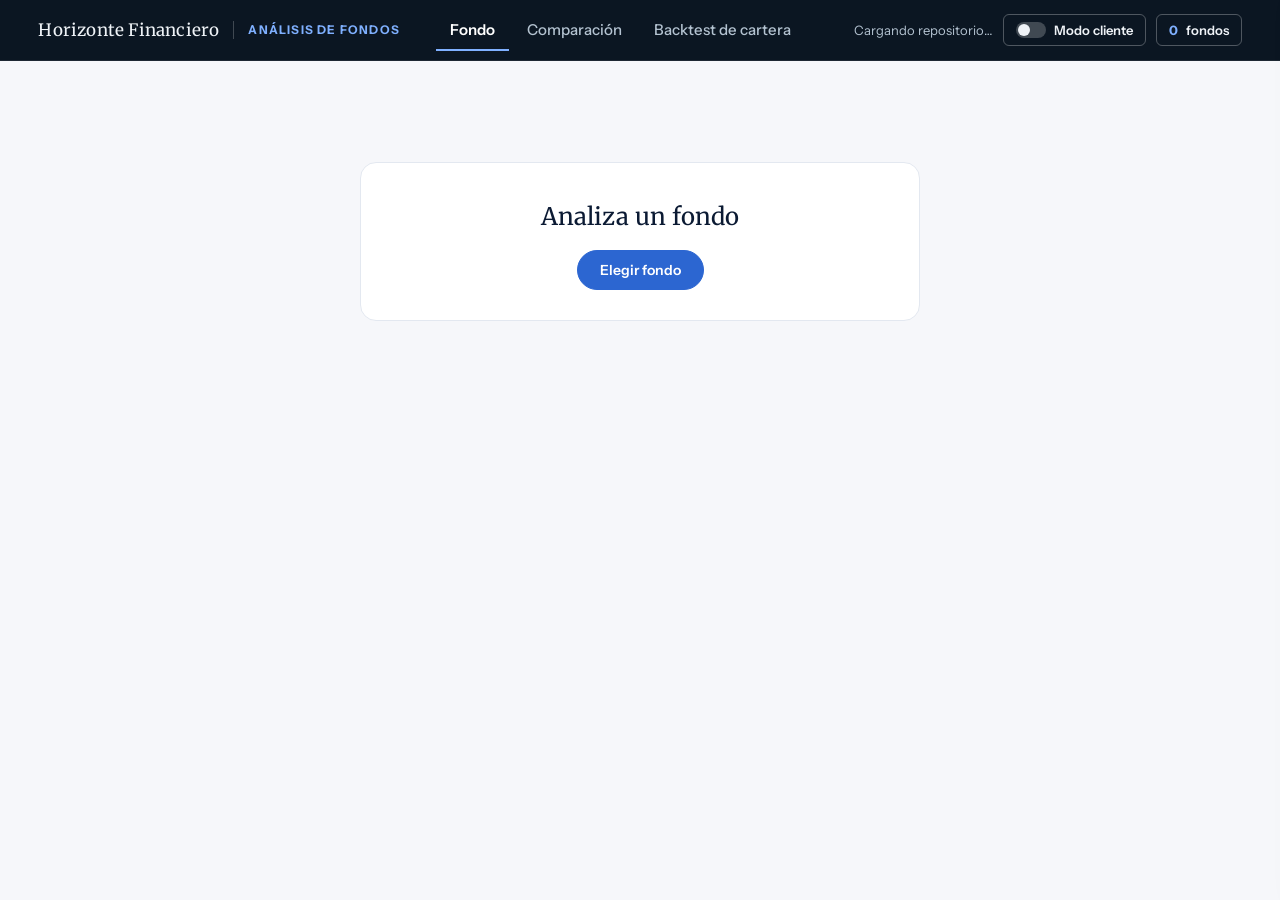
==== v2/index.html @ 8706f71e "v2: vista de cliente en Comparación y Fondo (barra de control, tabla resumen, gráficos propios) - Ba" ====
<!DOCTYPE html>
<html lang="es"><head>
<meta charset="utf-8">
<meta content="width=device-width, initial-scale=1" name="viewport">
<title>Fund Dashboard · Horizonte Financiero</title>
<link rel="preconnect" href="https://fonts.googleapis.com">
<link rel="preconnect" href="https://fonts.gstatic.com" crossorigin>
<link rel="stylesheet" href="https://fonts.googleapis.com/css2?family=Instrument+Sans:wght@400;500;600;700&family=Merriweather:ital,wght@0,400;0,700;1,400&display=swap">
<script src="https://cdn.plot.ly/plotly-2.30.0.min.js"></script><style id="plotly.js-style-global"></style>
<script src="https://cdn.jsdelivr.net/npm/xlsx@0.18.5/dist/xlsx.full.min.js"></script>
<!-- PDF deliverables: jsPDF + jspdf-autotable (legacy: html2canvas se mantiene por compatibilidad) -->
<script src="https://cdnjs.cloudflare.com/ajax/libs/html2canvas/1.4.1/html2canvas.min.js"></script>
<script src="https://cdnjs.cloudflare.com/ajax/libs/jspdf/2.5.1/jspdf.umd.min.js"></script>
<script src="https://cdnjs.cloudflare.com/ajax/libs/jspdf-autotable/3.8.2/jspdf.plugin.autotable.min.js"></script>
<style>
    :root{
      --bg:#F4F9FA; --card:#ffffff; --text:#0C1726; --muted:#707070;
      --border:#E0E7E8; --accent:#0056A7;
      --radius:18px;
    }
    *{ box-sizing:border-box; }
    body{ margin:0; font-family:'Epilogue', -apple-system, BlinkMacSystemFont, 'Segoe UI', Roboto, system-ui, sans-serif; background:var(--bg); color:var(--text); -webkit-font-smoothing:antialiased; }
    header{ position:sticky; top:0; background:rgba(244,249,250,.92); backdrop-filter: blur(10px); border-bottom:1px solid var(--border); z-index:5;}
    .wrap{ max-width:1320px; margin:0 auto; padding:16px; }
    /* Backtest: clamp plot sections to same width as header card */
    #screen3 .plotsGrid2{ max-width:1320px; margin:0 auto; }
    #screen3 .card{ max-width:1320px; margin-left:auto; margin-right:auto; }

    h1{ margin:2px 0 6px; font-size:18px; letter-spacing:-.2px; }
    .sub{ margin:0; font-size:13px; color:var(--muted); line-height:1.35; }
    .grid{ display:block; gap:14px; margin-top:14px; }
    .grid > .card{ margin-bottom:14px; }
    .card{ background:var(--card); border:1px solid var(--border); border-radius:var(--radius); overflow:hidden; box-shadow:0 8px 25px rgba(15,23,42,.04); }
    .hd{ padding:12px 12px 10px; border-bottom:1px solid var(--border); display:flex; align-items:center; justify-content:space-between; gap:10px; }
    .bd{ padding:12px; }
    .pill{ font-size:12px; padding:6px 10px; border-radius:999px; border:1px solid var(--border); color:var(--muted); background:#fff; }
    .btn{ width:100%; padding:10px 12px; border-radius:12px; border:1px solid #003A75; background:var(--accent); color:#fff; font-weight:600; cursor:pointer; }
    .btn:disabled{ opacity:.6; cursor:not-allowed; }
    label{ display:block; margin:10px 0 6px; font-size:12px; color:var(--muted); }
    input[type="file"], select{ width:100%; padding:10px; border:1px solid var(--border); border-radius:12px; background:#fff; color:var(--text); }
    .row{ display:flex; gap:10px; align-items:center; }
    .row > *{ flex:1; }
    /* File input + source pickers (Repo / Investing / Morningstar) */
    .pickRow{ display:flex; gap:6px; align-items:center; flex-wrap:wrap; }
    .pickRow > *{ flex:0 0 auto; }
    .pickRow input[type="file"]{ flex:1 1 180px; min-width:150px; }
    .pickRow .repoPickBtn, .pickRow .invPickBtn, .pickRow .msPickBtn{ padding:6px 8px; font-size:11px; border-radius:12px; white-space:nowrap; }
    .kpis2{ display:grid; grid-template-columns: repeat(5, minmax(0,1fr)); gap:10px; margin-bottom:10px; }
    .kpis5{ display:grid; grid-template-columns: repeat(5, minmax(0,1fr)); gap:10px; }

.kpis3{ display:grid; grid-template-columns: repeat(3, minmax(0,1fr)); gap:10px; margin-bottom:10px; }
.kpis4{ display:grid; grid-template-columns: repeat(4, minmax(0,1fr)); gap:10px; }
.kpiSep{ height:1px; background:var(--border); margin:10px 0; }
.kpiNote{ font-size:12px; color:var(--muted); margin:-4px 0 10px; }
    .kpi{ padding:10px; border:1px solid var(--border); border-radius:14px; background:#fff; min-height:56px; }
    .kpi .t{ font-size:12px; color:var(--muted); }
    .kpi .v{ font-weight:950; margin-top:6px; font-variant-numeric: tabular-nums; }
    .plotsGrid2{ display:grid; grid-template-columns: 1fr 1fr; gap:12px; }
    .plot{ height:310px; }
/* Ensure charts in grids use full available width (prevents narrow Plotly renders) */
.grid2 .card, .plotsGrid2 .card{ max-width:none; width:100%; margin-left:0; margin-right:0; }
.plot{ width:100%; }
    details{ border:1px solid var(--border); border-radius:14px; overflow:hidden; background:#fff; }
    summary{ padding:10px 12px; cursor:pointer; background:#fafafa; color:var(--muted); font-weight:900; font-size:13px; }
    table{ width:100%; border-collapse:collapse; }
    th,td{ padding:9px 10px; border-bottom:1px solid var(--border); font-size:13px; }
    th{ text-align:left; color:var(--muted); background:#fafafa; }
    td.num{ text-align:right; font-variant-numeric: tabular-nums; }
    .note{ font-size:12px; color:var(--muted); line-height:1.35; }
    .warn{ background:#fffbeb; border:1px solid #fde68a; color:#92400e; padding:10px 12px; border-radius:12px; }
    .ok{ background:#ecfdf5; border:1px solid #a7f3d0; color:#065f46; padding:10px 12px; border-radius:12px; }
    .split{ height:1px; background:var(--border); margin:10px 0; }

    /* Modal */
    .modalOverlay{ position:fixed; inset:0; background:rgba(15,23,42,.55); display:none; align-items:center; justify-content:center; z-index:50; padding:18px; }
    .modal{ width:min(860px,100%); max-height:85vh; overflow:auto; background:var(--card); border:1px solid var(--border); border-radius:20px; box-shadow:0 18px 55px rgba(15,23,42,.25); }
    .modalHd{ display:flex; align-items:center; justify-content:space-between; padding:14px 14px 10px; border-bottom:1px solid var(--border); }
    .modalTitle{ font-weight:950; font-size:14px; }
    .iconBtn{ border:1px solid var(--border); background:#fff; color:var(--text); border-radius:12px; padding:6px 10px; cursor:pointer; font-weight:900; font-size:12px; }
    .iconBtn:hover{ border-color:#cbd5e1; }

    
    input[type="date"], .dateInput{ width:180px; padding:10px; border:1px solid var(--border); border-radius:12px; background:#fff; color:var(--text);} 
    @media(max-width:520px){ input[type="date"], .dateInput{ width:100%; } }
@media(max-width:980px){
      .grid{ display:block; gap:14px; margin-top:14px; }
      .plotsGrid2{ grid-template-columns:1fr; }
      .kpis2,.kpis5,.kpis4{ grid-template-columns: repeat(2,minmax(0,1fr)); }
    }
@media(max-width:720px){
      .kpis3,.kpis4{ grid-template-columns: 1fr; }
    }

  
  .tabs{display:flex; gap:10px; flex-wrap:wrap; padding:10px 0;}
  .tabBtn{border:1px solid var(--border); background:#fff; color:var(--text); padding:8px 12px; border-radius:999px; cursor:pointer; font-weight:600;}
  .tabBtn.active{background:var(--accent); border-color:var(--accent); color:#fff;}
  .screen{ position:relative; }
  .screen.hidden{display:none;}
  .two{display:grid; grid-template-columns:1fr 1fr; gap:14px;}
  .three{display:grid; grid-template-columns:1fr 1fr 1fr; gap:14px;}
  .grid2{display:grid; grid-template-columns:1fr 1fr; gap:14px;}
  .subhd{font-weight:700; margin-bottom:6px; color:var(--text);}
  @media (max-width: 980px){ .two,.three,.grid2{grid-template-columns:1fr;} }

@media (max-width: 900px){
  #cmpSmallMultiples{ grid-template-columns:1fr !important; }
}

/* ===== Data quality modal ===== */
.dqOverlay{position:absolute;inset:0;background:rgba(0,0,0,.45);display:flex;align-items:flex-start;justify-content:center;z-index:9999;padding:14px 20px;overflow:auto;}
.dqModal{background:#fff;border:1px solid #ddd;border-radius:14px;width:min(760px,96vw);box-shadow:0 18px 40px rgba(0,0,0,.25);font-family:"Epilogue",system-ui,-apple-system,Segoe UI,Roboto,Arial,sans-serif;margin-top:6px;}
.dqHd{padding:14px 16px;border-bottom:1px solid #eee;display:flex;gap:10px;align-items:center;justify-content:space-between;}
.dqHd .t{font-weight:700}
.dqBd{padding:14px 16px;max-height:70vh;overflow:auto;}
.dqSec{margin:10px 0;padding:10px 12px;border:1px solid #eee;border-radius:12px;background:#fafafa;}
.dqSec h4{margin:0 0 8px 0;font-size:14px}
.dqList{margin:0;padding-left:18px}
.dqBtns{padding:12px 16px;border-top:1px solid #eee;display:flex;gap:10px;justify-content:flex-end;flex-wrap:wrap;}
.dqBtn{border:1px solid #ccc;background:#fff;border-radius:10px;padding:8px 12px;cursor:pointer;}
.dqBtn.primary{background:#111;color:#fff;border-color:#111;}
.dqSmall{font-size:12px;color:#555;line-height:1.35}
.dqRow{display:flex;gap:10px;align-items:center;flex-wrap:wrap}
.dqChk{display:flex;gap:8px;align-items:center;margin:6px 0}


/* ===== Datapack repository ===== */
.repoBar{display:flex;gap:10px;align-items:center;flex-wrap:wrap;margin:10px 0 12px;}
.iconBtn{border:1px solid var(--border); background:#fff; color:var(--text); padding:8px 10px; border-radius:12px; cursor:pointer; font-weight:700; white-space:nowrap;}
.iconBtn:disabled{opacity:.55; cursor:not-allowed;}
.repoLog{margin-top:8px;padding:10px 12px;border:1px dashed var(--border);border-radius:12px;background:#fbfbfd;font-family:ui-monospace, SFMono-Regular, Menlo, Monaco, Consolas, "Liberation Mono", "Courier New", monospace;font-size:12px;white-space:pre-wrap;max-height:160px;overflow:auto;display:none;}
/* Repo picker overlay */
.repoOverlay{position:fixed;inset:0;background:rgba(0,0,0,.45);display:none;align-items:flex-start;justify-content:center;z-index:99999;padding:14px 18px;overflow:auto;}
.repoOverlay.open{display:flex;}
.repoModal{background:#fff;border:1px solid #ddd;border-radius:14px;width:min(920px,96vw);box-shadow:0 18px 40px rgba(0,0,0,.25);margin-top:8px;}
.repoHd{padding:12px 14px;border-bottom:1px solid #eee;display:flex;align-items:center;justify-content:space-between;gap:10px;}
.repoHd .t{font-weight:800}
.repoBd{padding:12px 14px;}
.repoControls{display:flex;gap:8px;align-items:center;flex-wrap:wrap;}
.repoControls input[type="text"]{flex:1;min-width:240px;padding:10px;border:1px solid var(--border);border-radius:12px;background:#fff;}
.repoControls select{min-width:160px;}
.repoQuickFilters{display:flex;gap:8px;align-items:center;flex-wrap:wrap;}
.repoPickerInfo{margin:10px 0;color:var(--muted);font-size:12px;}
.repoList{border:1px solid var(--border);border-radius:12px;overflow:auto;max-height:55vh;}
.repoItem{padding:10px 12px;border-bottom:1px solid #f1f5f9;cursor:pointer;}
.repoItem:last-child{border-bottom:none;}
.repoItem:hover{background:#f8fafc;}
.repoItem .n{font-weight:700;}
.repoItem .m{font-size:12px;color:var(--muted);margin-top:2px;}


/* =============================
   v19 tweaks: wider layout + Investing picker
   ============================= */
.wrap{ max-width:1600px !important; width:min(1600px, 96vw) !important; padding:14px !important; }
@media (max-width:700px){ .wrap{ width:100% !important; padding:12px !important; } }
.invSubTabs{display:flex;gap:8px;align-items:center;flex-wrap:wrap;margin-top:10px;}
.invSubTabs .pill{cursor:pointer;user-select:none;}
.invSubTabs .pill.active{background:var(--primary);color:#fff;border-color:var(--primary);}
.invGrid{display:grid;grid-template-columns: 1.2fr .8fr; gap:12px; align-items:start;}
@media (max-width:980px){ .invGrid{ grid-template-columns: 1fr; } }
.invList{border:1px solid var(--border);border-radius:12px;overflow:auto;max-height:50vh;background:#fff;}
.invItem{padding:10px 12px;border-bottom:1px solid #f1f5f9;cursor:pointer;}
.invItem:last-child{border-bottom:none;}
.invItem:hover{background:#f8fafc;}
.invItem.active{background:#eef6ff;}
.invItem .n{font-weight:750;}
.invItem .m{font-size:12px;color:var(--muted);margin-top:2px;display:flex;gap:10px;flex-wrap:wrap;}
.invItem .code{font-family: ui-monospace, SFMono-Regular, Menlo, Monaco, Consolas, "Liberation Mono", "Courier New", monospace; font-size:12px; padding:2px 8px; border:1px solid var(--border); border-radius:999px; background:#fff; color:#334155;}
.invPreview{border:1px solid var(--border);border-radius:12px;padding:10px 12px;background:#fff;}
.invPreview .h{font-weight:800;margin-bottom:6px;}
.invPreview .k{font-size:12px;color:var(--muted);}
.invPreview .row{justify-content:flex-start;}


    /* v20 Morningstar/Investing pickers */
    .badge{display:inline-block;font-size:12px;line-height:1;padding:3px 8px;border-radius:999px;border:1px solid #dbeafe;background:#eff6ff;color:#1f2937;}
    .badge.ok{border-color:#a7f3d0;background:#ecfdf5;}
    .badge.warn{border-color:#fde68a;background:#fffbeb;}
    .badge.info{border-color:#bfdbfe;background:#eff6ff;}
    .msg{padding:8px 10px;border-radius:10px;border:1px solid #e5e7eb;background:#f9fafb;}
    .msg.warn{border-color:#fde68a;background:#fffbeb;}
    .msg.ok{border-color:#a7f3d0;background:#ecfdf5;}
    .list{border:1px solid #e5e7eb;border-radius:12px;overflow:auto;max-height:420px;background:#fff;}
    .listItem{padding:10px;border-bottom:1px solid #eef2f7;}
    .listItem:hover{background:#F4F9FA;}
    .listItem.active{background:#eef2ff;}
    .listItem:last-child{border-bottom:none;}

    .stars{ font-size:12px; color:#111827; opacity:.85; margin-left:6px; white-space:nowrap; }

/* --- Brokers availability pills --- */
.brokerRow{display:flex; flex-wrap:wrap; gap:6px; align-items:center; margin:6px 0 2px 0;}
.brokerRow .brokerLabel{font-size:12px; color:#64748b; margin-right:2px;}
.brokerPill{display:inline-flex; align-items:center; gap:6px; font-size:12px; padding:4px 8px; border-radius:999px; border:1px solid #cbd5e1; background:#f8fafc; color:#0C1726; user-select:none;}
.brokerPill.brYes{background:#ecfdf5; border-color:#86efac; color:#065f46;}
.brokerPill.brNo{background:#fef2f2; border-color:#fecaca; color:#991b1b;}
.brokerPill.brUnknown{background:#f1f5f9; border-color:#cbd5e1; color:#334155;}
.brokerPill.brDisabled{opacity:.55;}
.brokerRow.small .brokerPill{font-size:11px; padding:3px 7px;}
.brokerRow.small .brokerLabel{font-size:11px;}
.brokerRow.btVertical{flex-direction:column; align-items:flex-start;}
.brokerRow.btVertical .brokerLabel{margin-right:0; margin-bottom:2px;}
.brokerRow.btVertical .brokerPill{width:max-content;}
.brokerRow.compact .brokerPill{font-size:11px; padding:3px 7px;}
.brokerRow.compact .brokerLabel{font-size:11px;}

</style>
<style>
/* Hide Investing picker buttons */
.invPickBtn, #s1InvBtnDirect { display:none !important; }
/* Hide only the advanced-options toggle labels (summary), keep content visible */
#s1AdvToggle, #cmpAdvToggle, #btAdvToggle, #btBenchAdvToggle { display:none !important; }
</style>
<style>
#s1AdvBody,span#s1AdvToggle,span#cmpAdvToggle,span#btAdvToggle,span#btBenchAdvToggle,
#cmpAdvBody input[type="file"],#cmpAdvBody>label,button#cmpRun,
#btAdvBody input[type="file"],#btBenchAdvBody input[type="file"]{display:none!important}
#cmpAdvBody,#btAdvBody,#btBenchAdvBody{display:block!important;padding:4px 0!important;background:none!important;border:none!important}
</style>
<style>
/* ===== Mejora 1: saved analyses (Comparación + Backtest) ===== */
#savedAnCard .hd, #btSavedAnCard .hd{ display:flex; justify-content:space-between; align-items:center; }
#savedAnCloudStatus, #btSavedAnCloudStatus{ font-size:11px; cursor:help; }
#savedAnCard .row.savedAnRow, #btSavedAnCard .row.savedAnRow{ gap:8px; align-items:center; flex-wrap:wrap; }
#savedAnCard select#savedAnSelect, #btSavedAnCard select#btSavedAnSelect{ flex:1; min-width:260px; padding:8px 10px; border-radius:12px; border:1px solid var(--border); background:#fff; color:var(--text); font-size:13px; }
#savedAnNotes, #btSavedAnNotes{ display:none; margin-top:10px; padding:8px 12px; background:#f8fafc; border-left:3px solid var(--accent); border-radius:6px; font-size:13px; line-height:1.45; white-space:pre-wrap; }
#savedAnHelp, #btSavedAnHelp{ margin-top:8px; font-size:11px; color:var(--muted); }
.savedAnModalOverlay{ display:none; position:fixed; inset:0; background:rgba(15,23,42,.5); z-index:9999; align-items:center; justify-content:center; padding:20px; }
.savedAnModalOverlay.open{ display:flex; }
.savedAnModal{ background:#fff; border-radius:14px; max-width:520px; width:100%; max-height:90vh; display:flex; flex-direction:column; box-shadow:0 20px 60px rgba(0,0,0,.3); }
.savedAnModalHeader{ display:flex; justify-content:space-between; align-items:center; padding:14px 18px; border-bottom:1px solid var(--border); font-weight:700; font-size:15px; }
.savedAnModalBody{ padding:16px 18px; overflow:auto; flex:1; }
.savedAnModalBody label{ display:block; margin-bottom:4px; font-weight:600; font-size:12px; color:var(--text); }
.savedAnModalBody input[type="text"], .savedAnModalBody textarea{ width:100%; padding:8px 10px; border-radius:8px; border:1px solid var(--border); box-sizing:border-box; font-family:inherit; font-size:13px; }
.savedAnModalBody input[type="text"]{ margin-bottom:12px; }
.savedAnModalBody textarea{ resize:vertical; min-height:90px; }
.savedAnModalBody input[type="text"]:focus, .savedAnModalBody textarea:focus{ outline:2px solid var(--accent); outline-offset:-1px; }
.savedAnModalFooter{ display:flex; justify-content:flex-end; gap:8px; padding:12px 18px; border-top:1px solid var(--border); }
.savedAnModalClose{ border:none; background:none; font-size:18px; cursor:pointer; color:var(--muted); }

/* ===== Mejora 3: Export a PDF =====
   Mientras se renderiza el PDF, el body lleva la clase .pdfExporting,
   que oculta los controles interactivos que no aportan información impresa
   (botones, selects, file inputs, modales overlays, toolbars Plotly, etc.). */
.pdfBtn{ font-size:12px; padding:6px 12px; }
body.pdfExporting .pdfHide,
body.pdfExporting .iconBtn,
body.pdfExporting button.btn,
body.pdfExporting input[type="file"],
body.pdfExporting input[type="date"],
body.pdfExporting select,
body.pdfExporting .modalOverlay,
body.pdfExporting .savedAnModalOverlay,
body.pdfExporting .repoBar,
body.pdfExporting #s1AdvBody,
body.pdfExporting #s1AdvToggle,
body.pdfExporting .modebar,
body.pdfExporting .modebar-container,
body.pdfExporting details > summary { display:none !important; }
body.pdfExporting details { display:block !important; }
body.pdfExporting details > *:not(summary) { display:block !important; }
.pdfSection { page-break-inside: avoid; break-inside: avoid; }

/* Look profesional para exportación: sin bordes ni sombras en cards/headers,
   pills minimalistas, separación solo por línea fina inferior del header. */
body.pdfExporting .card,
body.pdfExporting .grid > .card,
body.pdfExporting .grid2 > .card,
body.pdfExporting .plotsGrid2 > .card { border:none !important; box-shadow:none !important; border-radius:0 !important; background:#fff !important; }
body.pdfExporting .hd { border-bottom:1px solid #e5e7eb !important; background:transparent !important; padding:6px 4px 6px 4px !important; }
body.pdfExporting .pill { border:none !important; background:transparent !important; padding:0 !important; color:#0C1726 !important; font-weight:700 !important; }
body.pdfExporting .bd { padding:8px 4px !important; }
body.pdfExporting .split { display:none !important; }
body.pdfExporting .repoLog { display:none !important; }
#fdDataMsg{align-items:center;gap:14px;justify-content:center;padding:10px 18px;background:#F8E1E1;color:#7A1F16;font:500 14px/1.4 'Instrument Sans',Arial,sans-serif;border-bottom:1px solid #E6B8B3}
#fdDataMsg button{font:600 13px 'Instrument Sans',Arial,sans-serif;padding:6px 14px;border-radius:8px;border:1px solid #7A1F16;background:#fff;color:#7A1F16;cursor:pointer}
body.hf-cliente .hfTop__back{display:none}
</style>
</head>
<body>
<!-- HORFIN: barra superior (marca + navegacion + modo cliente) -->
<header class="hfTop">
<div class="hfTop__in">
<a class="hfTop__brand" href="https://horizontefinancieroasesores.com/" aria-label="Horizonte Financiero">
<img class="hfTop__logo" src="https://horizontefinancieroasesores.com/wp-content/uploads/2025/03/Logotipo_Horizonte_Financiero-1_White-1024x259.png" alt="Horizonte Financiero" onerror="this.style.display='none';this.nextElementSibling.style.display='inline';">
<span class="hfTop__wm">Horizonte Financiero</span>
<span class="hfTop__tool">Análisis de fondos</span>
</a>
<nav class="tabs" aria-label="Secciones">
<button class="tabBtn active" data-screen="screen1">Fondo</button>
<button class="tabBtn" data-screen="screen2">Comparación</button>
<button class="tabBtn" data-screen="screen3">Backtest de cartera</button>
</nav>
<div class="hfTop__right">
<span class="hfTop__status" id="hfLoad" role="status"></span>
<button type="button" class="hfTop__btn" id="hfClienteBtn" aria-pressed="false" title="Oculta fuentes, calidad de datos, descargas y gestión del repositorio"><span class="hfSwitch" aria-hidden="true"></span>Modo cliente</button>
<button type="button" class="hfTop__btn" id="dpDrawerBtn" title="Memoria de fondos (Datapack)"><b id="dpDrawerBadge">0</b> fondos</button>
<a class="hfTop__btn hfTop__back" href="../" title="Versión anterior del dashboard (respaldo)">Versión anterior</a>
<a class="hfTop__btn hfTop__back" href="https://tool.rafagdominguez96.workers.dev/">Herramientas</a>
</div>
</div>
</header>
<div id="fdDataMsg" role="alert" style="display:none"></div>
<!-- ════════════════════════════════════════════════════════
     DATAPACK DRAWER — panel lateral colapsable
     ════════════════════════════════════════════════════════ -->
<div id="dpDrawer" style="position:fixed;top:0;right:-420px;width:400px;height:100vh;background:#fff;border-left:1px solid var(--border);box-shadow:-4px 0 24px rgba(0,0,0,.08);z-index:9999;transition:right .25s ease;display:flex;flex-direction:column;overflow:hidden">
  <!-- Header del drawer -->
  <div style="padding:16px 20px;border-bottom:1px solid var(--border);display:flex;align-items:center;justify-content:space-between;background:var(--bg);flex-shrink:0">
    <div>
      <div style="font-weight:800;font-size:15px">📦 Datapack</div>
      <div style="font-size:11px;color:var(--muted);margin-top:2px">Memoria de fondos integrada en el archivo</div>
    </div>
    <button id="dpDrawerClose" style="background:none;border:none;cursor:pointer;font-size:20px;color:var(--muted);line-height:1">✕</button>
  </div>

  <!-- Contenido scrollable -->
  <div style="flex:1;overflow-y:auto;padding:16px 20px">

    <!-- Stats -->
    <div style="display:grid;grid-template-columns:1fr 1fr 1fr;gap:8px;margin-bottom:16px">
      <div style="background:var(--bg);border-radius:10px;padding:10px;text-align:center">
        <div style="font-size:10px;color:var(--muted);text-transform:uppercase;letter-spacing:.05em">Fondos</div>
        <div id="dpStatFunds" style="font-size:22px;font-weight:800;color:var(--accent)">0</div>
      </div>
      <div style="background:var(--bg);border-radius:10px;padding:10px;text-align:center">
        <div style="font-size:10px;color:var(--muted);text-transform:uppercase;letter-spacing:.05em">Filas</div>
        <div id="dpStatRows" style="font-size:22px;font-weight:800;color:var(--accent)">0</div>
      </div>
      <div style="background:var(--bg);border-radius:10px;padding:10px;text-align:center">
        <div style="font-size:10px;color:var(--muted);text-transform:uppercase;letter-spacing:.05em">Errores</div>
        <div id="dpStatErrors" style="font-size:22px;font-weight:800;color:#c00">0</div>
      </div>
    </div>

    <!-- Modo 1: cargar Excel/CSV con atributos -->
    <div style="margin-bottom:10px">
      <label style="font-size:12px;font-weight:600;color:var(--muted);display:block;margin-bottom:6px">📂 CARGAR DESDE ARCHIVO (Excel/CSV con atributos)</label>
      <label class="btnGhost" style="cursor:pointer;font-size:12px;padding:6px 12px;display:inline-block">
        Seleccionar Excel o CSV
        <input type="file" id="dpAttrFile" accept=".xlsx,.xlsm,.xls,.csv" style="display:none">
      </label>
      <span id="dpAttrFileName" style="font-size:11px;color:var(--muted);margin-left:8px">Sin archivo</span>
      <div style="font-size:11px;color:var(--muted);margin-top:4px">Columnas esperadas: Clase · Fondo · ISIN · Categoría · Tipo activo · Geografía · Divisa · Issuer</div>
    </div>
    <div style="display:flex;gap:6px;flex-wrap:wrap;margin-bottom:12px">
      <button class="btn" id="dpLoadAttrBtn" style="font-size:12px;padding:7px 14px" disabled="">📥 Cargar atributos (sin series)</button>
      <button class="btnGhost" id="dpLoadAttrSeriesBtn" style="font-size:12px;padding:7px 14px" disabled="" title="Carga atributos y descarga también las series históricas de Morningstar">📥 Cargar + descargar series</button>
    </div>

    <!-- Separador -->
    <div style="border-top:1px solid var(--border);margin:10px 0 10px;display:flex;align-items:center;gap:8px">
      <span style="font-size:11px;color:var(--muted);white-space:nowrap">O añadir ISINs manualmente</span>
      <div style="flex:1;height:1px;background:var(--border)"></div>
    </div>

    <div style="display:flex;gap:6px;margin-bottom:10px">
      <button onclick="dpShowPending()" style="flex:1;background:#fffbeb;border:1px solid #fcd34d;border-radius:10px;padding:7px 10px;cursor:pointer;font-size:12px;display:flex;align-items:center;gap:6px">🏷️ Sin clasificar <span id="dpPendingCount" style="background:#f59e0b;color:#fff;border-radius:9999px;padding:1px 7px;font-size:11px;font-weight:700;margin-left:auto">—</span></button>
      <button onclick="dpRecargar()" style="flex:1;background:#f0fdf4;border:1px solid #86efac;border-radius:10px;padding:7px 10px;cursor:pointer;font-size:12px;color:#166534">🔄 Recargar datos</button>
    </div>
    <!-- Modo 2: ISINs manuales -->
    <div style="margin-bottom:10px">
      <label style="font-size:12px;font-weight:600;color:var(--muted);display:block;margin-bottom:6px">✏️ AÑADIR ISINs (descarga series de Morningstar)</label>
      <textarea id="dpIsinInput" rows="3" style="width:100%;box-sizing:border-box;font-family:monospace;font-size:12px;padding:8px 10px;border:1px solid var(--border);border-radius:8px;resize:vertical" placeholder="ES0138494002
LU1907595398
ES0156572002"></textarea>
    </div>

    <div style="display:flex;gap:6px;flex-wrap:wrap;margin-bottom:12px">
      <button class="btn" id="dpRunBtn" style="font-size:12px;padding:7px 14px">▶ Descargar y guardar</button>
      
      
    </div>

    

    <div id="dpStatus" style="font-size:12px;padding:8px 10px;border-radius:8px;margin-bottom:12px;display:none"></div>

    <div style="font-size:11px;color:var(--muted);margin-bottom:6px">Cola: <span id="dpQueueList">—</span></div>
    <div id="dpErrorBox" style="font-size:11px;color:#c00;margin-bottom:12px;display:none"></div>

    <!-- Añadir ÍNDICE (Investing, vía servidor Python) -->
    <div style="border-top:1px solid var(--border);padding-top:12px;margin-bottom:12px">
      <label style="font-size:12px;font-weight:600;color:var(--muted);display:block;margin-bottom:6px">➕ AÑADIR ÍNDICE (Investing)</label>
      <div style="font-size:11px;color:var(--muted);margin-bottom:6px">MSCI, S&amp;P, Nasdaq, oro, bonos… Los índices puros no tienen ISIN; se descargan vía el servidor local de Python.</div>
      <div style="display:flex;gap:6px;margin-bottom:6px">
        <input id="idxQuery" placeholder="p.ej. MSCI India" style="flex:1;padding:8px 10px;border:1px solid var(--border);border-radius:8px;font-size:12px" onkeydown="if(event.key==='Enter')idxResolve()">
        <button class="btn" id="idxSearchBtn" style="font-size:12px;padding:7px 14px" onclick="idxResolve()">Buscar</button>
      </div>
      <div id="idxResults" style="display:flex;flex-direction:column;gap:4px;margin-bottom:6px"></div>
      <div id="idxStatus" style="font-size:11px;margin-bottom:6px"></div>
      <details style="font-size:11px;color:var(--muted)">
        <summary style="cursor:pointer">⚙ Servidor (si falla)</summary>
        <input id="idxApiBase" placeholder="http://127.0.0.1:5000" style="width:100%;box-sizing:border-box;padding:6px 8px;border:1px solid var(--border);border-radius:8px;font-size:11px;margin-top:4px" onchange="localStorage.setItem('idx_api_base', this.value.trim())">
        <div style="margin-top:3px">Arráncalo con: <code>python -m tools.web_server</code></div>
      </details>
    </div>

    <!-- Exportar/Importar -->
    <div style="border-top:1px solid var(--border);padding-top:12px;margin-bottom:12px">
      <div style="font-size:12px;font-weight:600;color:var(--muted);margin-bottom:8px">EXPORTAR / IMPORTAR</div>
      <div style="display:flex;gap:6px;flex-wrap:wrap">
        <button class="btnGhost" id="dpExportCsvBtn" style="font-size:12px;padding:6px 12px">CSV</button>
        <button class="btnGhost" id="dpExportJsonBtn" style="font-size:12px;padding:6px 12px">JSON</button>
        <label class="btnGhost" style="cursor:pointer;font-size:12px;padding:6px 12px">Importar <input type="file" id="dpImportFile" accept=".csv,.json" style="display:none"></label>
        <button class="btnGhost" id="dpCloudSyncBtn" style="font-size:12px;padding:6px 12px;color:#0a7d3a;border-color:#0a7d3a">Releer repositorio</button>
        <button class="btnGhost" id="dpClearAllBtn" style="font-size:12px;padding:6px 12px;color:#c00;border-color:#c00">Vaciar memoria</button>
      </div>
    </div>

    <!-- Lista de fondos guardados -->
    <div style="border-top:1px solid var(--border);padding-top:12px">
      <div style="font-size:12px;font-weight:600;color:var(--muted);margin-bottom:8px">FONDOS GUARDADOS</div>
      <div id="dpFundsList" style="display:flex;flex-direction:column;gap:6px">
        <div style="font-size:12px;color:var(--muted);text-align:center;padding:12px">Sin fondos. Añade ISINs arriba.</div>
      </div>
    </div>
  </div>
</div>
<!-- Overlay para cerrar el drawer -->
<div id="dpOverlay" style="display:none;position:fixed;inset:0;z-index:9998" onclick="dpDrawerClose()"></div>
<script>
/* ===== Añadir ÍNDICE de Investing (vía servidor local Python) ===== */
function idxApiBase(){ return (localStorage.getItem('idx_api_base')||'http://127.0.0.1:5000').replace(/\/+$/,''); }
function idxStatus(msg,color){ var e=document.getElementById('idxStatus'); if(e){ e.innerHTML=msg; e.style.color=color||'var(--muted)'; } }
(function(){ try{ var el=document.getElementById('idxApiBase'); if(el) el.value=localStorage.getItem('idx_api_base')||''; }catch(_){} })();
async function idxResolve(){
  var q=(document.getElementById('idxQuery').value||'').trim();
  if(q.length<2){ idxStatus('Escribe al menos 2 caracteres','#c00'); return; }
  idxStatus('Buscando en Investing…');
  document.getElementById('idxResults').innerHTML='';
  try{
    var r=await fetch(idxApiBase()+'/api/index/resolve?q='+encodeURIComponent(q));
    var d=await r.json();
    if(!d.ok){ idxStatus('Error: '+(d.error||'?'),'#c00'); return; }
    var cands=(d.candidates||[]).filter(function(c){return c.pair_id;});
    if(!cands.length){ idxStatus('Sin candidatos para "'+q+'"','#c00'); return; }
    idxStatus(cands.length+' candidatos — elige variante y pulsa Añadir. (Marca ÷EUR/USD si el índice está en USD.)');
    document.getElementById('idxResults').innerHTML=cands.slice(0,8).map(function(c,i){
      var isIdx=String(c.exchange||'').toLowerCase().indexOf('index')>=0;
      var usd=/GUS$|NUS$|PUS$|USD$/i.test(String(c.symbol||''));
      var sym=String(c.symbol||'').replace(/[^A-Za-z0-9]/g,'');
      return '<div style="border:1px solid var(--border);border-radius:8px;padding:6px 8px;font-size:11px">'
        + '<div><b>'+(c.symbol||'?')+'</b> · '+(c.exchange||'')+' · <span style="color:var(--muted)">pid '+c.pair_id+'</span>'+(isIdx?' 📈':'')+'</div>'
        + '<div style="display:flex;gap:4px;align-items:center;margin-top:4px">'
        + '<input id="idxName'+i+'" value="'+(c.symbol||q)+'" style="flex:1;padding:4px 6px;border:1px solid var(--border);border-radius:6px;font-size:11px" placeholder="Nombre a mostrar">'
        + '<label style="display:flex;align-items:center;gap:3px;white-space:nowrap"><input type="checkbox" id="idxFx'+i+'" '+(usd?'checked':'')+'>÷EUR/USD</label>'
        + '<button class="btn" style="font-size:11px;padding:4px 10px" onclick="idxAdd('+c.pair_id+','+i+',\''+sym+'\')">Añadir</button>'
        + '</div></div>';
    }).join('');
  }catch(e){ idxStatus('No hay servidor en '+idxApiBase()+'. Arráncalo: <code>python -m tools.web_server</code>','#c00'); }
}
async function idxAdd(pairId,i,symbol){
  var name=(document.getElementById('idxName'+i).value||'').trim();
  if(!name){ idxStatus('Pon un nombre','#c00'); return; }
  var fx=document.getElementById('idxFx'+i).checked?1:null;
  idxStatus('Descargando "'+name+'" de Investing… (~10-30s, no cierres)');
  try{
    var r=await fetch(idxApiBase()+'/api/index/add',{method:'POST',headers:{'Content-Type':'application/json'},
      body:JSON.stringify({name:name,pair_id:pairId,fx:fx,symbol:symbol})});
    var d=await r.json();
    if(!d.ok){ idxStatus('Error: '+(d.error||'?'),'#c00'); return; }
    var up = d.uploaded ? 'subido al dashboard' : ('NO subido: '+(d.upload_error||'?'));
    idxStatus('✓ "'+name+'" añadido — '+d.rows+' filas ('+d.from+'→'+d.to+'), '+up+'. Recargando repo…','#166534');
    if(typeof dpRecargar==='function'){ try{ dpRecargar(); }catch(_){} }
  }catch(e){ idxStatus('Fallo de red contra el servidor','#c00'); }
}
</script>
<div class="screen" id="screen1">
<div class="wrap">
<p class="hfEyebrow">Fondo</p>
<h1>Rentabilidad, volatilidad y caídas de un fondo</h1>
<p class="sub">Histórico completo del fondo: rentabilidad anualizada y por años, volatilidad y caídas desde máximos.</p>
<p class="sub hfInterno" style="margin-top:6px">
      Carga el CSV descargado desde Investing (columnas típicas: <b>Fecha, Último, Apertura, Máximo, Mínimo, % var.</b>).<br>
      Default: analiza <b>solo el tramo diario</b>. Opción: análisis <b>mensual</b> (fin de mes).
    </p>
<div class="row hfInterno" style="margin-top:10px; justify-content:space-between;">
<div class="pill" id="pillQualityMini" style="cursor:pointer;">Calidad: —</div>
<button class="pill" id="btnQuality" style="cursor:pointer; border-color:#cbd5e1;">Ver rangos de frecuencia</button>
</div>
</div>
<div class="wrap">
<div class="grid">
<div class="card" data-pdf-skip="1">
<div class="hd"><span class="pill">Entrada</span><span class="pill" id="status">Sin datos</span></div>
<div class="bd">
<div class="kpiNote" style="margin-top:0;display:flex;align-items:center;gap:10px">
  <span>Fondos en memoria</span>
  <span id="dpInlineCount" style="font-weight:800;color:var(--accent)">0</span>
  <button onclick="dpDrawerOpen()" style="background:none;border:none;cursor:pointer;font-size:12px;color:var(--accent);padding:0;font-weight:600">📦 Gestionar</button>
  <button class="iconBtn" type="button" id="btnAnalyzeDatapack" title="Genera un Excel con métricas por fondo" style="font-size:11px;padding:4px 8px;margin-left:auto;opacity:.6">Analizar → Excel</button>
</div>
<div class="repoBar" style="margin-top:6px">
  <span class="pill" id="repoStatus" style="opacity:.7">Repo externo: no cargado</span>
  <span style="font-size:11px;color:var(--muted);cursor:pointer" onclick="document.getElementById('dpLegacyRow').style.display=document.getElementById('dpLegacyRow').style.display==='none'?'flex':'none'">⚙ opciones avanzadas</span>
</div>
<div id="dpLegacyRow" class="repoBar" style="display:none;margin-top:4px">
  <input id="datapackFile" type="file" accept=".xlsx,.xls,application/vnd.openxmlformats-officedocument.spreadsheetml.sheet,application/vnd.ms-excel">
  <button class="iconBtn" type="button" id="btnLoadDatapack" style="font-size:11px;padding:4px 8px">Cargar datapack CSV</button>
  <button class="iconBtn" type="button" id="btnClearDatapack" style="font-size:11px;padding:4px 8px">Vaciar repo</button>
</div>
<div class="note" id="repoMsg"></div>
<div class="repoLog" id="repoLog"></div>
<div class="split"></div>

<!-- Botones de fuente siempre visibles: Repo · Investing · Morningstar -->
<div id="s1SourceBtns" style="display:flex;gap:6px;flex-wrap:wrap;align-items:center;margin-bottom:8px;">
  <button type="button" class="iconBtn repoPickBtn" id="s1RepoBtnDirect" style="font-size:12px;padding:6px 12px;">📚 Repo</button>
  <button type="button" class="iconBtn invPickBtn" id="s1InvBtnDirect" style="font-size:12px;padding:6px 12px;">🌐 Investing</button>
  <button type="button" class="iconBtn msPickBtn" id="s1MstBtnDirect" style="font-size:12px;padding:6px 12px;">⭐ Morningstar</button>
</div>

<!-- Opciones avanzadas colapsables: CSV manual + Modo + Outliers -->
<div style="margin-bottom:10px;">
  <span id="s1AdvToggle" style="font-size:11px;color:var(--muted);cursor:pointer;user-select:none;">► Opciones avanzadas (CSV manual · Modo · Outliers)</span>
  <div id="s1AdvBody" style="display:block;margin-top:8px;padding:10px 12px;border:1px solid var(--border);border-radius:12px;background:#fafafa;">
    <label>CSV (Investing)</label>
    <input accept=".csv,.txt,.tsv,.xlsx,.xls,text/csv,text/plain,application/vnd.openxmlformats-officedocument.spreadsheetml.sheet,application/vnd.ms-excel" id="file" type="file">
    <div style="display:flex;gap:10px;margin-top:8px;flex-wrap:wrap;">
      <div style="flex:1;min-width:160px;">
        <label>Modo</label>
        <select id="mode">
          <option selected="" value="daily">Diario (recorta al tramo diario)</option>
          <option value="monthly">Mensual (fin de mes, histórico completo)</option>
        </select>
      </div>
      <div style="flex:1;min-width:160px;">
        <label>Outliers</label>
        <select id="outliers">
          <option selected="" value="on">ON (errores obvios)</option>
          <option value="off">OFF</option>
        </select>
      </div>
    </div>
  </div>
</div>

<button class="btn" disabled="" id="run">Calcular</button>
<button class="iconBtn pdfBtn pdfHide" type="button" id="s1ExportPdf" title="Exportar pestaña Fondo a PDF" style="margin-left:6px;">📄 Exportar PDF</button>
<div style="height:10px"></div>
<div class="note" id="msg"></div>
<div class="split"></div>
<div class="note hfInterno">
          Para comparar con Morningstar/Finect: volatilidades desde <b>cierres mensuales</b> (√12). Este dashboard usa cierres mensuales para vol y “max caída” comparable.
        </div>
</div>
</div>
<div class="hfEmpty" id="hfEmptyS1"><b>Elige un fondo para empezar</b>Pulsa «Elegir fondo» y selecciónalo del repositorio. Aquí aparecerán su rentabilidad, su volatilidad y sus caídas.</div>
<div class="card" id="hfS1Results">
<div class="hfFundTitle" id="hfS1Name"></div>
<div class="hd">
<span class="pill">Cifras clave</span>
<span class="pill" id="kInfo">—</span>
</div>
<div class="bd">
<!-- KPI row 1 -->
<div class="kpis3">
<div class="kpi"><div class="t">Rent. anualizada (CAGR)</div><div class="v" id="kCagr">—</div></div>
<div class="kpi"><div class="t">Volatilidad media (histórica)</div><div class="v" id="kVolAll">—</div></div>
<div class="kpi"><div class="t">Max drawdown desde creación</div><div class="v" id="kMddAll">—</div></div>
</div>

<div class="kpiSep"></div>
<details style="margin-top:4px;">
<summary style="cursor:pointer;font-size:12px;color:var(--muted);font-weight:600;">Ver KPIs por horizontes (estilo Finect)</summary>
<div class="kpiNote" style="margin-top:8px;">Estilo Finect (última fecha - periodo)</div>

<div class="kpis4">
<div class="kpi"><div class="t">Rent. anualizada 10 años</div><div class="v" id="kR10">—</div></div>
<div class="kpi"><div class="t">Rent. anualizada 5 años</div><div class="v" id="kR5">—</div></div>
<div class="kpi"><div class="t">Rent. anualizada 3 años</div><div class="v" id="kR3">—</div></div>
<div class="kpi"><div class="t">Rent. anualizada 1 año</div><div class="v" id="kR1">—</div></div>
</div>
<div class="kpis4" style="margin-top:10px; margin-bottom:0;">
<div class="kpi"><div class="t">Vol media 10 años</div><div class="v" id="kV10">—</div></div>
<div class="kpi"><div class="t">Vol media 5 años</div><div class="v" id="kV5">—</div></div>
<div class="kpi"><div class="t">Vol media 3 años</div><div class="v" id="kV3">—</div></div>
<div class="kpi"><div class="t">Vol media 1 año</div><div class="v" id="kV1">—</div></div>
</div>
</details>

<div class="kpiSep"></div>
<div class="kpiNote">Media histórica (rolling) de todos los horizontes disponibles</div>

<div class="kpis4">
<div class="kpi"><div class="t">Rent. anualizada media 10 años</div><div class="v" id="kAvgR10">—</div></div>
<div class="kpi"><div class="t">Rent. anualizada media 5 años</div><div class="v" id="kAvgR5">—</div></div>
<div class="kpi"><div class="t">Rent. anualizada media 3 años</div><div class="v" id="kAvgR3">—</div></div>
<div class="kpi"><div class="t">Rent. anualizada media 1 año</div><div class="v" id="kAvgR1">—</div></div>
</div>
<div class="kpis4" style="margin-top:10px; margin-bottom:0;">
<div class="kpi"><div class="t">Vol media rolling 10 años</div><div class="v" id="kAvgV10">—</div></div>
<div class="kpi"><div class="t">Vol media rolling 5 años</div><div class="v" id="kAvgV5">—</div></div>
<div class="kpi"><div class="t">Vol media rolling 3 años</div><div class="v" id="kAvgV3">—</div></div>
<div class="kpi"><div class="t">Vol media rolling 1 año</div><div class="v" id="kAvgV1">—</div></div>
</div>
<div style="height:12px"></div>
<!-- Evolución NAV (Base 100) — homólogo a cmpGrowth (Comparación) y btPlotGrowth (Backtest) -->
<div class="card" style="border-radius:14px;">
<div class="hd" style="border-radius:14px 14px 0 0;">
<span class="pill">Evolución (Base 100)</span>
<button class="iconBtn" id="dlGrowth">Descargar</button>
</div>
<div class="bd">
<div style="display:flex; gap:12px; align-items:flex-end; flex-wrap:wrap; margin-bottom:8px;">
<div class="subhd" style="margin:0; min-width:180px;">Periodo (gráfico de línea)</div>
<div>
<div class="subhd" style="margin:0 0 4px 0; font-size:12px; color:var(--muted);">Desde</div>
<input class="dateInput" id="s1GrowthStart" type="date">
</div>
<div>
<div class="subhd" style="margin:0 0 4px 0; font-size:12px; color:var(--muted);">Hasta</div>
<input class="dateInput" id="s1GrowthEnd" type="date">
</div>
<div style="display:flex; gap:6px; align-items:center; flex-wrap:wrap;">
<button class="iconBtn" id="s1GrowthQ1">1a</button>
<button class="iconBtn" id="s1GrowthQ3">3a</button>
<button class="iconBtn" id="s1GrowthQ5">5a</button>
<button class="iconBtn" id="s1GrowthQ10">10a</button>
<button class="iconBtn" id="s1GrowthQall">Max</button>
</div>
</div>
<div class="note" id="s1GrowthNote" style="margin-top:2px; margin-bottom:6px;"></div>
<div class="plot" id="plotGrowth"></div>
<details><summary>Ver / descargar tabla</summary><div id="tblGrowth"></div></details>
</div>
</div>
<div style="height:12px"></div>
<!-- Row 1 charts -->
<div class="plotsGrid2">
<div class="card" style="border-radius:14px;">
<div class="hd" style="border-radius:14px 14px 0 0;">
<span class="pill">Rentabilidad anual</span>
<button class="iconBtn" id="dlYearlyRet">Descargar</button>
</div>
<div class="bd">
<div class="plot" id="plotYearlyRet"></div>
<div id="warnYearlyRet" class="warn" style="margin-top:10px; display:none;"></div>
<details><summary>Ver / descargar tabla</summary><div id="tblYearlyRet"></div></details>
</div>
</div>
<div class="card" style="border-radius:14px;">
<div class="hd" style="border-radius:14px 14px 0 0;">
<span class="pill">Volatilidad anual (mensual dentro de cada año)</span>
<button class="iconBtn" id="dlYearlyVol">Descargar</button>
</div>
<div class="bd">
<div class="plot" id="plotYearlyVol"></div>
<details><summary>Ver / descargar tabla</summary><div id="tblYearlyVol"></div></details>
</div>
</div>
</div>
<div style="height:12px"></div>
<!-- Row 2 charts -->
<div class="plotsGrid2">
<div class="card" style="border-radius:14px;">
<div class="hd" style="border-radius:14px 14px 0 0;">
<span class="pill">Rentabilidad rolling anualizada</span>
<div style="display:flex; align-items:center; gap:8px; flex-wrap:wrap;">
<span class="pill" style="border-color:#cbd5e1;">Rolling</span>
<select id="rollWin" style="max-width:140px; padding:6px 10px; border-radius:12px; border:1px solid var(--border); background:#fff; color:var(--text);">
<option value="3">3 meses</option>
<option selected="" value="12">1 año</option>
<option value="36">3 años</option>
<option value="60">5 años</option>
<option value="120">10 años</option>
</select>
</div>
<button class="iconBtn" id="dlRollRet">Descargar</button>
</div>
<div class="bd">
<div class="plot" id="plotRollRet"></div>
<details><summary>Ver / descargar tabla</summary><div id="tblRollRet"></div></details>
</div>
</div>
<div class="card" style="border-radius:14px;">
<div class="hd" style="border-radius:14px 14px 0 0;">
<span class="pill">Volatilidad rolling anualizada</span>
<button class="iconBtn" id="dlRollVol">Descargar</button>
</div>
<div class="bd">
<div class="plot" id="plotRollVol"></div>
<details><summary>Ver / descargar tabla</summary><div id="tblRollVol"></div></details>
</div>
</div>
</div>
<div style="height:12px"></div>
<!-- Drawdown -->
<div class="card" style="border-radius:14px;">
<div class="hd" style="border-radius:14px 14px 0 0;">
<span class="pill">Caídas desde máximos</span>
<button class="iconBtn" id="dlDD">Descargar</button>
</div>
<div class="bd">
<div class="plot" id="plotDD"></div>
<details open=""><summary>Top 3 eventos (por profundidad, mensual comparable)</summary><div id="tblDD"></div></details>
</div>
</div>
<div style="height:12px"></div>
<!-- Dispersion -->
<div class="card" style="border-radius:14px;">
<div class="hd" style="border-radius:14px 14px 0 0;">
<span class="pill">Intervalos anuales de retornos</span>
<div style="display:flex; align-items:center; gap:8px; flex-wrap:wrap;">
<span class="pill" style="border-color:#cbd5e1;">Modo</span>
<select id="boxFreq" style="max-width:210px; padding:6px 10px; border-radius:12px; border:1px solid var(--border); background:#fff; color:var(--text);">
<option selected="" value="daily">Retornos diarios</option>
<option value="monthly">Retornos mensuales (fin de mes)</option>
<option value="multi">Retornos multi-horizonte (intra-año)</option>
</select>
<span class="pill" style="border-color:#cbd5e1;">Bigotes</span>
<select id="boxExt" style="max-width:260px; padding:6px 10px; border-radius:12px; border:1px solid var(--border); background:#fff; color:var(--text);">
<option selected="" value="global">Mín/Max del año</option>
<option value="sign">Mín negativo / Máx positivo</option>
</select>
</div>
<button class="iconBtn" id="dlBox">Descargar</button>
</div>
<div class="bd">
<div class="plot" id="plotBox"></div>
<details><summary>Ver / descargar tabla</summary><div id="tblBox"></div></details>
</div>
</div>
</div>
</div>
</div>
</div>
<!-- Modal: Calidad de datos -->
<div aria-hidden="true" class="modalOverlay" id="qualityOverlay">
<div aria-labelledby="qualityTitle" aria-modal="true" class="modal" role="dialog">
<div class="modalHd">
<div class="modalTitle" id="qualityTitle">Rangos de frecuencia (diario / semanal / mensual)</div>
<div style="display:flex; gap:8px; align-items:center;">
<button class="iconBtn" id="dlQuality">Descargar CSV</button>
<button aria-label="Cerrar" class="iconBtn" id="closeQuality">Cerrar</button>
</div>
</div>
<div class="bd">
<div class="note" style="margin-bottom:10px">
        Clasificación por gap de días naturales entre observaciones: ≤5 = diario, 6–12 = semanal, &gt;12 = mensual.
      </div>
<div id="qualityTable"></div>
<div class="note" id="qualityNote" style="margin-top:10px"></div>
</div>
</div>
</div>
</div>
<div class="screen hidden" id="screen2">
<div class="wrap">
<p class="hfEyebrow">Comparación</p>
<h2>Comparación de fondos y correlación</h2>
<p class="sub">Hasta 10 fondos: evolución en base 100 desde el inicio común, rentabilidad y volatilidad por fondo, caídas y correlaciones.</p>

<!-- ===== Mejora 1: Panel de análisis guardados ===== -->
<div class="card" id="savedAnCard" style="margin-bottom:14px;">
  <div class="hd">
    <span class="pill">💾 Análisis guardados</span>
    <span class="pill" id="savedAnCloudStatus" title="Estado de sincronización con Supabase">☁️ …</span>
  </div>
  <div class="bd">
    <div class="row savedAnRow">
      <select id="savedAnSelect">
        <option value="">— selecciona un análisis —</option>
      </select>
      <button class="iconBtn" id="savedAnLoad" title="Cargar el análisis seleccionado">Cargar</button>
      <button class="iconBtn" id="savedAnSaveNew" title="Guardar el estado actual como análisis nuevo">💾 Guardar actual</button>
      <button class="iconBtn" id="savedAnSaveOver" title="Sobreescribir el análisis seleccionado con el estado actual">↻ Sobreescribir</button>
      <button class="iconBtn" id="savedAnDelete" title="Eliminar el análisis seleccionado">🗑️</button>
      <button class="iconBtn" id="savedAnExport" title="Descargar como JSON (uno si hay seleccionado, o todos)">⬇ Exportar</button>
      <button class="iconBtn" id="savedAnImport" title="Importar análisis desde un fichero JSON">⬆ Importar</button>
      <input type="file" id="savedAnImportFile" accept=".json,application/json" style="display:none;">
    </div>
    <div id="savedAnNotes"></div>
    <div id="savedAnHelp">
      Guarda la combinación actual de fondos + periodo + configuración para volver a enseñársela a un cliente con un clic. Requiere fondos cargados desde el repositorio (📚 Repo), no CSVs manuales.
    </div>
  </div>
</div>

<!-- Modal para nombre + notas -->
<div id="savedAnModalOverlay" class="savedAnModalOverlay">
  <div class="savedAnModal" role="dialog" aria-modal="true" aria-labelledby="savedAnModalTitle">
    <div class="savedAnModalHeader">
      <span id="savedAnModalTitle">Guardar análisis</span>
      <button type="button" class="savedAnModalClose" id="savedAnModalCloseBtn" aria-label="Cerrar">✕</button>
    </div>
    <div class="savedAnModalBody">
      <label for="savedAnModalName">Nombre</label>
      <input type="text" id="savedAnModalName" placeholder="Ej: RV global value vs growth — cliente X">
      <label for="savedAnModalNotes">Notas (opcional)</label>
      <textarea id="savedAnModalNotes" rows="5" placeholder="Para qué sirve este análisis, con quién usarlo, qué observaciones…"></textarea>
    </div>
    <div class="savedAnModalFooter">
      <button type="button" class="iconBtn" id="savedAnModalCancel">Cancelar</button>
      <button type="button" class="btn" id="savedAnModalSave" style="width:auto; padding:8px 16px;">Guardar</button>
    </div>
  </div>
</div>

<div class="grid">
<div class="card" data-pdf-skip="1">
<div class="hd"><span class="pill">Entrada</span><span class="pill" id="cmpStatus">Sin datos</span></div>
<div class="bd">
<span id="cmpAdvToggle" style="font-size:11px;color:var(--muted);cursor:pointer;user-select:none;">► Opciones avanzadas (CSV manual)</span>
<div id="cmpAdvBody" style="display:block;margin-top:8px;padding:10px 12px;border:1px solid var(--border);border-radius:12px;background:#fafafa;">
<label>CSVs (hasta 10 fondos, formato Investing)</label>
<div style="display:grid; grid-template-columns:repeat(2,minmax(0,1fr)); gap:10px;">
<div><div class="subhd">Fondo 1</div><input accept=".csv,.txt,.tsv,.xlsx,.xls,text/csv,text/plain,application/vnd.openxmlformats-officedocument.spreadsheetml.sheet,application/vnd.ms-excel" id="cmpFile1" type="file"></div>
<div><div class="subhd">Fondo 2</div><input accept=".csv,.txt,.tsv,.xlsx,.xls,text/csv,text/plain,application/vnd.openxmlformats-officedocument.spreadsheetml.sheet,application/vnd.ms-excel" id="cmpFile2" type="file"></div>
<div><div class="subhd">Fondo 3</div><input accept=".csv,.txt,.tsv,.xlsx,.xls,text/csv,text/plain,application/vnd.openxmlformats-officedocument.spreadsheetml.sheet,application/vnd.ms-excel" id="cmpFile3" type="file"></div>
<div><div class="subhd">Fondo 4</div><input accept=".csv,.txt,.tsv,.xlsx,.xls,text/csv,text/plain,application/vnd.openxmlformats-officedocument.spreadsheetml.sheet,application/vnd.ms-excel" id="cmpFile4" type="file"></div>
<div><div class="subhd">Fondo 5</div><input accept=".csv,.txt,.tsv,.xlsx,.xls,text/csv,text/plain,application/vnd.openxmlformats-officedocument.spreadsheetml.sheet,application/vnd.ms-excel" id="cmpFile5" type="file"></div>
<div><div class="subhd">Fondo 6</div><input accept=".csv,.txt,.tsv,.xlsx,.xls,text/csv,text/plain,application/vnd.openxmlformats-officedocument.spreadsheetml.sheet,application/vnd.ms-excel" id="cmpFile6" type="file"></div>
<div><div class="subhd">Fondo 7</div><input accept=".csv,.txt,.tsv,.xlsx,.xls,text/csv,text/plain,application/vnd.openxmlformats-officedocument.spreadsheetml.sheet,application/vnd.ms-excel" id="cmpFile7" type="file"></div>
<div><div class="subhd">Fondo 8</div><input accept=".csv,.txt,.tsv,.xlsx,.xls,text/csv,text/plain,application/vnd.openxmlformats-officedocument.spreadsheetml.sheet,application/vnd.ms-excel" id="cmpFile8" type="file"></div>
<div><div class="subhd">Fondo 9</div><input accept=".csv,.txt,.tsv,.xlsx,.xls,text/csv,text/plain,application/vnd.openxmlformats-officedocument.spreadsheetml.sheet,application/vnd.ms-excel" id="cmpFile9" type="file"></div>
<div><div class="subhd">Fondo 10</div><input accept=".csv,.txt,.tsv,.xlsx,.xls,text/csv,text/plain,application/vnd.openxmlformats-officedocument.spreadsheetml.sheet,application/vnd.ms-excel" id="cmpFile10" type="file"></div>
</div>
<div style="height:10px"></div>
<button class="btn" disabled="" id="cmpRun">Calcular comparación</button>
<button class="iconBtn pdfBtn pdfHide" type="button" id="s2ExportPdf" title="Exportar pestaña Comparación a PDF" style="margin-left:6px;">📄 Exportar PDF</button>
</div><!-- /cmpAdvBody -->
<div style="height:10px"></div>
<div class="note" id="cmpMsg"></div>
<div class="split"></div>
<div style="display:none;"><label>Horizonte para correlación / beta</label>
<select id="cmpHorizon">
<option value="1">1 año</option>
<option selected="" value="3">3 años</option>
<option value="5">5 años</option>
<option value="10">10 años</option>
<option value="dd1">Stress DD1 (peor)</option>
<option value="dd2">Stress DD2</option>
<option value="dd3">Stress DD3</option>
</select>
<div style="height:10px"></div>
<label>Frecuencia para matrices</label>
<select id="cmpFreq">
<option selected="" value="daily">Diaria (fechas exactas)</option>
<option value="weekly">Semanal (último cierre de semana)</option>
<option value="monthly">Mensual (fin de mes)</option>
</select></div>
<!-- optimizar section removed -->
<div style="display:none"><select id="optTopN"><option value="0">Todos</option></select><div id="optSelFunds"></div></div>
</div>
</div>
<div class="hfEmpty" id="hfEmptyS2"><b>Añade fondos para compararlos</b>Usa «Elegir fondo» en cada hueco o carga un análisis guardado. Después podrás ocultar los fondos con poca historia para ver más años.</div>
<div class="card">
<div class="hd"><span class="pill">Fondos y periodo</span><span class="pill hfInterno" id="cmpLimit">—</span></div>
<div class="bd">
<div id="hfCmpFunds"></div>
<div class="note" id="cmpList">Sube hasta 10 fondos para ver comparación.</div>
<div style="height:12px"></div>
<div style="display:flex; gap:12px; align-items:flex-end; flex-wrap:wrap; margin-bottom:8px;">
<div class="subhd" style="margin:0; min-width:210px;">Periodo (gráfico de línea)</div>
<div>
<div class="subhd" style="margin:0 0 4px 0; font-size:12px; color:var(--muted);">Desde</div>
<input class="dateInput" id="cmpStartDate" type="date">
</div>
<div>
<div class="subhd" style="margin:0 0 4px 0; font-size:12px; color:var(--muted);">Hasta</div>
<input class="dateInput" id="cmpEndDate" type="date">
</div>
<div style="display:flex; gap:6px; align-items:center; flex-wrap:wrap;">
<button class="iconBtn" id="cmpQuick1">1a</button>
<button class="iconBtn" id="cmpQuick3">3a</button>
<button class="iconBtn" id="cmpQuick5">5a</button>
<button class="iconBtn" id="cmpQuick10">10a</button>
<button class="iconBtn" id="cmpQuickAll">Máximo común</button>
</div>
</div>
<div class="note" id="cmpGrowthNote" style="margin-top:2px; margin-bottom:6px;"></div>
<div id="cmpGrowth" style="height:560px;"></div>
<details class="details" style="margin-top:8px;">
<summary>Descargar serie común (normalizada)</summary>
<button class="iconBtn" id="cmpDlGrowth">Descargar</button>
</details>
</div>
</div>
<div class="card full">
<div class="hd"><span class="pill">Rentabilidad &amp; volatilidad por fondo</span></div>
<div class="bd">
<div class="row" style="justify-content:space-between; align-items:flex-end; gap:10px; flex-wrap:wrap; margin-bottom:8px;"> <div class="note" style="margin:0">Por defecto: barras (últimos 7 años). Cambia a línea para ver todo el histórico disponible.</div> <div style="min-width:260px;"> <label style="margin:0 0 4px 0; display:block;">Vista (aplica a todos)</label> <select id="cmpMiniMode"> <option selected="" value="bars7">Barras (últimos 7 años)</option> <option value="lineAll">Línea (todo el histórico)</option> </select> </div></div><div id="cmpSmallMultiples" style="display:grid; grid-template-columns:repeat(2,minmax(380px,1fr)); gap:12px;"></div>
</div>
</div>
<!-- [autoflow] Drawdown por fondo (mini-cards 2x2) — justo después de Rent/Vol -->
<div class="card full">
<div class="hd"><span class="pill">Drawdown por fondo</span></div>
<div class="bd">
<div id="cmpSmallMultiplesDD" style="display:grid; grid-template-columns:repeat(2,minmax(380px,1fr)); gap:12px;"></div>
<div class="note" style="margin-top:6px;">Drawdown desde el máximo histórico de cada fondo. La etiqueta marca el peor drawdown alcanzado.</div>
</div>
</div>
<div class="card full">
<div class="hd"><span class="pill">Matrices</span></div>
<div class="bd">
<div class="row" style="justify-content:space-between; align-items:flex-end; gap:10px; flex-wrap:wrap; margin-bottom:10px;">
<!-- cmpMatMode simplified: only trailing/rolling via years+agg -->
<div style="display:none"><select id="cmpMatMode"><option selected value="morningstar">morningstar</option></select></div>
<div id="cmpMatYearsWrap" style="min-width:220px;">
<label style="margin:0 0 4px 0; display:block;">Años</label>
<select id="cmpMatYears">
<option value="1">1 año</option>
<option selected="" value="3">3 años</option>
<option value="5">5 años</option>
<option value="10">10 años</option>
</select>
<div id="cmpMatAggWrap" style="min-width:260px;">
<label style="margin:0 0 4px 0; display:block;">Agregación</label>
<select id="cmpMatAgg">
<option selected="" value="trailing">Trailing (últimos X años)</option>
<option value="roll_mean">Rolling (media de ventanas X años)</option>
<option value="roll_median">Rolling (mediana de ventanas X años)</option>
</select>
</div>
</div>
<div id="cmpMatRangeWrap" style="display:none !important; gap:10px; flex-wrap:wrap; align-items:flex-end;">
<div style="min-width:170px;">
<label style="margin:0 0 4px 0; display:block;">Inicio</label>
<input id="cmpMatStart" type="date">
</div>
<div style="min-width:170px;">
<label style="margin:0 0 4px 0; display:block;">Fin</label>
<input id="cmpMatEnd" type="date">
</div>
</div>
<div class="note" id="cmpBetaHelp" style="margin:0; flex:1; min-width:300px;">
<b>Beta</b> (fila=A, columna=B): si <b>B</b> se mueve 1%, <b>A</b> tiende a moverse <b>β</b>×1% (misma ventana que la correlación).
    </div>
</div>
<div class="two">
<div>
<div class="subhd">Correlación (Pearson)</div>
<div id="cmpCorr" style="height:420px;"></div>
</div>
<div>
<div class="subhd">Beta (filas = “asset”, columnas = “benchmark”)</div>
<div id="cmpBeta" style="height:420px;"></div>
</div>
</div>
<div class="note" id="cmpMatrixNote" style="margin-top:10px;"></div>
</div>
</div>

<div class="card full" style="margin-top:14px;">
  <div class="hd">
    <div>
      <span class="pill">Rolling correlación / beta</span>
      <div class="muted" id="cmpRollNote" style="margin-top:6px;">Selecciona 2 fondos y una ventana.</div>
    </div>
    <div class="row" style="gap:8px; align-items:center; flex-wrap:wrap; justify-content:flex-end;">
      <span class="pill" style="border-color:#cbd5e1;">A</span>
      <select id="cmpRollA" style="max-width:260px; padding:8px 10px; border-radius:12px; border:1px solid var(--border); background:#fff; color:var(--text);"></select>
      <span class="pill" style="border-color:#cbd5e1;">B</span>
      <select id="cmpRollB" style="max-width:260px; padding:8px 10px; border-radius:12px; border:1px solid var(--border); background:#fff; color:var(--text);"></select>
      <span class="pill" style="border-color:#cbd5e1;">Rolling</span>
      <select id="cmpRollYears" style="max-width:140px; padding:8px 10px; border-radius:12px; border:1px solid var(--border); background:#fff; color:var(--text);">
        <option value="3">3 años</option>
        <option value="5">5 años</option>
        <option value="10">10 años</option>
      </select>
    </div>
  </div>
  <div class="bd">
    <div class="two">
      <div>
        <div class="subhd">Correlación rolling</div>
        <div class="plot" id="cmpPlotRollCorr" style="height:360px;"></div>
      </div>
      <div>
        <div class="subhd">Beta rolling (A|B)</div>
        <div class="plot" id="cmpPlotRollBeta" style="height:360px;"></div>
      </div>
    </div>
  </div>
</div>
</div>
</div>
</div>
<div class="screen hidden" id="screen3">
<div class="wrap">
<p class="hfEyebrow">Backtest</p>
<h2>Backtest de cartera</h2>
<p class="sub" style="margin-bottom:14px">Cómo se habría comportado una cartera con sus pesos y su rebalanceo, frente a un índice de referencia.</p>

<!-- ===== Mejora 1: Panel de análisis guardados (Backtest) ===== -->
<div class="card" id="btSavedAnCard" style="margin-bottom:14px;">
  <div class="hd">
    <span class="pill">💾 Carteras guardadas</span>
    <span class="pill" id="btSavedAnCloudStatus" title="Estado de sincronización con Supabase">☁️ …</span>
  </div>
  <div class="bd">
    <div class="row savedAnRow">
      <select id="btSavedAnSelect">
        <option value="">— selecciona una cartera —</option>
      </select>
      <button class="iconBtn" id="btSavedAnLoad" title="Cargar la cartera seleccionada">Cargar</button>
      <button class="iconBtn" id="btSavedAnSaveNew" title="Guardar el estado actual como cartera nueva">💾 Guardar actual</button>
      <button class="iconBtn" id="btSavedAnSaveOver" title="Sobreescribir la cartera seleccionada con el estado actual">↻ Sobreescribir</button>
      <button class="iconBtn" id="btSavedAnDelete" title="Eliminar la cartera seleccionada">🗑️</button>
      <button class="iconBtn" id="btSavedAnExport" title="Descargar como JSON (una si hay seleccionada, o todas)">⬇ Exportar</button>
      <button class="iconBtn" id="btSavedAnImport" title="Importar carteras desde un fichero JSON">⬆ Importar</button>
      <input type="file" id="btSavedAnImportFile" accept=".json,application/json" style="display:none;">
    </div>
    <div id="btSavedAnNotes"></div>
    <div id="btSavedAnHelp">
      Guarda fondos + pesos + benchmark + fechas + rebal para volver a enseñar la cartera a un cliente con un clic. Requiere fondos cargados desde el repositorio (📚 Repo), no CSVs manuales.
    </div>
  </div>
</div>

<!-- Modal para nombre + notas (Backtest) -->
<div id="btSavedAnModalOverlay" class="savedAnModalOverlay">
  <div class="savedAnModal" role="dialog" aria-modal="true" aria-labelledby="btSavedAnModalTitle">
    <div class="savedAnModalHeader">
      <span id="btSavedAnModalTitle">Guardar cartera</span>
      <button type="button" class="savedAnModalClose" id="btSavedAnModalCloseBtn" aria-label="Cerrar">✕</button>
    </div>
    <div class="savedAnModalBody">
      <label for="btSavedAnModalName">Nombre</label>
      <input type="text" id="btSavedAnModalName" placeholder="Ej: Cartera conservadora — cliente X">
      <label for="btSavedAnModalNotes">Notas (opcional)</label>
      <textarea id="btSavedAnModalNotes" rows="5" placeholder="Objetivo de la cartera, perfil del cliente, observaciones…"></textarea>
    </div>
    <div class="savedAnModalFooter">
      <button type="button" class="iconBtn" id="btSavedAnModalCancel">Cancelar</button>
      <button type="button" class="btn" id="btSavedAnModalSave" style="width:auto; padding:8px 16px;">Guardar</button>
    </div>
  </div>
</div>

<div class="card" data-pdf-skip="1">
<div class="hd">
<div>
<div class="subhd">Backtest de cartera</div>
<div class="muted" id="btStatus">Sube CSVs y define pesos</div>
</div>
<div class="row" style="gap:10px; flex-wrap:wrap; justify-content:flex-end;">
<span class="pill" id="btSumPill">Suma pesos: 0.0%</span>
<span class="pill" id="btBenchSumPill">Benchmark: —</span>
<button class="btn" disabled="" id="btCalc">Calcular cartera</button>
<button class="btn" disabled="" id="btSaveToRepo" title="Guarda la cartera calculada como pseudo-fondo (ISIN sintético C-...) en el repo, para usarla en Comparación o como componente en otro backtest">💾 Guardar al repo</button>
<button class="iconBtn pdfBtn pdfHide" type="button" id="s3ExportPdf" title="Exportar pestaña Backtest a PDF" style="margin-left:6px;">📄 Exportar PDF</button>
</div>
</div>
<div class="bd">
<div class="row" style="gap:14px; align-items:flex-start; flex-wrap:wrap;">
<div style="flex:1 1 520px; min-width:330px;">
<div class="subhd">1) Fondos</div>
<span id="btAdvToggle" style="font-size:11px;color:var(--muted);cursor:pointer;user-select:none;">► CSV manual (Investing)</span>
<div id="btAdvBody" style="display:block;margin-top:6px;padding:10px 12px;border:1px solid var(--border);border-radius:12px;background:#fafafa;">
<div id="btFiles" style="display:grid; grid-template-columns:repeat(5,minmax(0,1fr)); gap:8px;">
<div><div class="muted" style="font-size:12px; margin-bottom:4px;">F1</div><input accept=".csv,.txt,.tsv,.xlsx,.xls,text/csv,text/plain,application/vnd.openxmlformats-officedocument.spreadsheetml.sheet,application/vnd.ms-excel" id="btFile1" type="file"></div>
<div><div class="muted" style="font-size:12px; margin-bottom:4px;">F2</div><input accept=".csv,.txt,.tsv,.xlsx,.xls,text/csv,text/plain,application/vnd.openxmlformats-officedocument.spreadsheetml.sheet,application/vnd.ms-excel" id="btFile2" type="file"></div>
<div><div class="muted" style="font-size:12px; margin-bottom:4px;">F3</div><input accept=".csv,.txt,.tsv,.xlsx,.xls,text/csv,text/plain,application/vnd.openxmlformats-officedocument.spreadsheetml.sheet,application/vnd.ms-excel" id="btFile3" type="file"></div>
<div><div class="muted" style="font-size:12px; margin-bottom:4px;">F4</div><input accept=".csv,.txt,.tsv,.xlsx,.xls,text/csv,text/plain,application/vnd.openxmlformats-officedocument.spreadsheetml.sheet,application/vnd.ms-excel" id="btFile4" type="file"></div>
<div><div class="muted" style="font-size:12px; margin-bottom:4px;">F5</div><input accept=".csv,.txt,.tsv,.xlsx,.xls,text/csv,text/plain,application/vnd.openxmlformats-officedocument.spreadsheetml.sheet,application/vnd.ms-excel" id="btFile5" type="file"></div>
<div><div class="muted" style="font-size:12px; margin-bottom:4px;">F6</div><input accept=".csv,.txt,.tsv,.xlsx,.xls,text/csv,text/plain,application/vnd.openxmlformats-officedocument.spreadsheetml.sheet,application/vnd.ms-excel" id="btFile6" type="file"></div>
<div><div class="muted" style="font-size:12px; margin-bottom:4px;">F7</div><input accept=".csv,.txt,.tsv,.xlsx,.xls,text/csv,text/plain,application/vnd.openxmlformats-officedocument.spreadsheetml.sheet,application/vnd.ms-excel" id="btFile7" type="file"></div>
<div><div class="muted" style="font-size:12px; margin-bottom:4px;">F8</div><input accept=".csv,.txt,.tsv,.xlsx,.xls,text/csv,text/plain,application/vnd.openxmlformats-officedocument.spreadsheetml.sheet,application/vnd.ms-excel" id="btFile8" type="file"></div>
<div><div class="muted" style="font-size:12px; margin-bottom:4px;">F9</div><input accept=".csv,.txt,.tsv,.xlsx,.xls,text/csv,text/plain,application/vnd.openxmlformats-officedocument.spreadsheetml.sheet,application/vnd.ms-excel" id="btFile9" type="file"></div>
<div><div class="muted" style="font-size:12px; margin-bottom:4px;">F10</div><input accept=".csv,.txt,.tsv,.xlsx,.xls,text/csv,text/plain,application/vnd.openxmlformats-officedocument.spreadsheetml.sheet,application/vnd.ms-excel" id="btFile10" type="file"></div> </div>
</div><!-- /btAdvBody -->
<div class="row" style="gap:10px; align-items:center; flex-wrap:wrap; margin-top:6px;">
  <div class="muted">Se usa el tramo <b>diario</b> detectado.</div>
  <label class="muted" style="display:flex; gap:6px; align-items:center; margin:0;">
    Outliers:
    <select id="btOutliers" class="select" style="max-width:230px;">
      <option value="on" selected="">ON (corrige errores obvios)</option>
      <option value="off">OFF</option>
    </select>
  </label>
</div>
</div>
<div style="flex:1 1 320px; min-width:260px;">
<div class="subhd">2) Pesos (%)</div>
<div class="note" id="btWeights">—</div>
<div class="muted" style="margin-top:6px;">Solo se incluyen fondos con <b>peso &gt; 0</b>. La suma debe ser 100%.</div>
</div>
<div style="flex:1 1 260px; min-width:240px;">
<div class="subhd">3) Rebalanceo</div>
<div class="row" style="gap:8px; flex-wrap:wrap;">
<select id="btRebalMode" style="padding:8px 10px; border:1px solid var(--border); border-radius:12px; background:#fff;">
<option value="none" selected="">Buy &amp; hold (sin rebalanceo)</option>
<option value="yearly">Anual (rebalanceo a objetivo)</option>
<option value="bands">Por bandas (test anual)</option>
</select>
<input id="btBandX" min="0" step="0.5" style="width:96px; padding:8px 10px; border:1px solid var(--border); border-radius:12px; background:#fff;" title="Umbral de bandas" type="number" value="5">
</div>
<div class="muted" id="btBandHelp" style="margin-top:6px;">Bandas: en el <b>primer día disponible</b> de cada año se comprueba objetivo ± X <b>p.p.</b> (ej. 25% y X=5 → [20%,30%]). Si algún activo sale de banda, se rebalancea a objetivo.</div>
</div>
<div style="margin-top:12px; padding-top:12px; border-top:1px dashed var(--border);">
<div class="subhd">Benchmark (opcional)</div>
<div class="muted" id="btBenchStatus" style="margin-top:2px;">Sube CSVs y define pesos (100%) para añadir una línea de benchmark.</div>
<div class="row" style="gap:14px; align-items:flex-start; flex-wrap:wrap; margin-top:10px;">
<div style="flex:1 1 520px; min-width:330px;">
<span id="btBenchAdvToggle" style="font-size:11px;color:var(--muted);cursor:pointer;user-select:none;">► CSV benchmark manual (Investing)</span>
<div id="btBenchAdvBody" style="margin-top:6px;padding:10px 12px;border:1px solid var(--border);border-radius:12px;background:#fafafa;">
<div id="btBenchFiles" style="display:grid; grid-template-columns:repeat(5,minmax(0,1fr)); gap:8px;">
<div><div class="muted" style="font-size:12px; margin-bottom:4px;">B1</div><input accept=".csv,.txt,.tsv,.xlsx,.xls,text/csv,text/plain,application/vnd.openxmlformats-officedocument.spreadsheetml.sheet,application/vnd.ms-excel" id="btBFile1" type="file"></div>
<div><div class="muted" style="font-size:12px; margin-bottom:4px;">B2</div><input accept=".csv,.txt,.tsv,.xlsx,.xls,text/csv,text/plain,application/vnd.openxmlformats-officedocument.spreadsheetml.sheet,application/vnd.ms-excel" id="btBFile2" type="file"></div>
<div><div class="muted" style="font-size:12px; margin-bottom:4px;">B3</div><input accept=".csv,.txt,.tsv,.xlsx,.xls,text/csv,text/plain,application/vnd.openxmlformats-officedocument.spreadsheetml.sheet,application/vnd.ms-excel" id="btBFile3" type="file"></div>
<div><div class="muted" style="font-size:12px; margin-bottom:4px;">B4</div><input accept=".csv,.txt,.tsv,.xlsx,.xls,text/csv,text/plain,application/vnd.openxmlformats-officedocument.spreadsheetml.sheet,application/vnd.ms-excel" id="btBFile4" type="file"></div>
<div><div class="muted" style="font-size:12px; margin-bottom:4px;">B5</div><input accept=".csv,.txt,.tsv,.xlsx,.xls,text/csv,text/plain,application/vnd.openxmlformats-officedocument.spreadsheetml.sheet,application/vnd.ms-excel" id="btBFile5" type="file"></div>
<div><div class="muted" style="font-size:12px; margin-bottom:4px;">B6</div><input accept=".csv,.txt,.tsv,.xlsx,.xls,text/csv,text/plain,application/vnd.openxmlformats-officedocument.spreadsheetml.sheet,application/vnd.ms-excel" id="btBFile6" type="file"></div>
<div><div class="muted" style="font-size:12px; margin-bottom:4px;">B7</div><input accept=".csv,.txt,.tsv,.xlsx,.xls,text/csv,text/plain,application/vnd.openxmlformats-officedocument.spreadsheetml.sheet,application/vnd.ms-excel" id="btBFile7" type="file"></div>
<div><div class="muted" style="font-size:12px; margin-bottom:4px;">B8</div><input accept=".csv,.txt,.tsv,.xlsx,.xls,text/csv,text/plain,application/vnd.openxmlformats-officedocument.spreadsheetml.sheet,application/vnd.ms-excel" id="btBFile8" type="file"></div>
<div><div class="muted" style="font-size:12px; margin-bottom:4px;">B9</div><input accept=".csv,.txt,.tsv,.xlsx,.xls,text/csv,text/plain,application/vnd.openxmlformats-officedocument.spreadsheetml.sheet,application/vnd.ms-excel" id="btBFile9" type="file"></div>
<div><div class="muted" style="font-size:12px; margin-bottom:4px;">B10</div><input accept=".csv,.txt,.tsv,.xlsx,.xls,text/csv,text/plain,application/vnd.openxmlformats-officedocument.spreadsheetml.sheet,application/vnd.ms-excel" id="btBFile10" type="file"></div>
</div>
</div>
</div><!-- /btBenchAdvBody -->
<div style="flex:1 1 320px; min-width:260px;">
<div class="row" style="gap:8px; align-items:center; justify-content:space-between;">
<div class="subhd" style="margin:0;">Pesos benchmark (%)</div>
<span class="pill" id="btBenchSumInline">Suma: —</span>
</div>
<div class="note" id="btBenchWeights">—</div>
<div class="muted" style="margin-top:6px;">Solo se incluyen fondos con <b>peso &gt; 0</b>. La suma debe ser 100%.</div>
</div>
<div style="flex:1 1 260px; min-width:240px;">
<div class="subhd">Rebalanceo benchmark</div>
<div class="row" style="gap:8px; flex-wrap:wrap;">
<select id="btBenchRebalMode" style="padding:8px 10px; border:1px solid var(--border); border-radius:12px; background:#fff;">
<option value="none" selected="">Buy &amp; hold (sin rebalanceo)</option>
<option value="yearly">Anual (rebalanceo a objetivo)</option>
<option value="bands">Por bandas (test anual)</option>
</select>
<input id="btBenchBandX" min="0" step="0.5" style="width:96px; padding:8px 10px; border:1px solid var(--border); border-radius:12px; background:#fff; display:none;" title="Umbral de bandas benchmark" type="number" value="5">
</div>
<div class="muted" id="btBenchBandHelp" style="margin-top:8px; display:none;">Bandas benchmark: mismo criterio (primer día del año; ± X p.p.).</div>
</div>
</div>
</div>
</div>
</div>
<div class="note" id="btMsg" style="margin-top:10px;"></div>
</div>
</div>
<div class="card" style="margin-top:14px;">
<div class="hd">
<div>
<div class="subhd">Evolución cartera (Base 100)</div>
<div class="muted" id="btRangeInfo"></div>
<div class="note" id="btPeriodInfo" style="margin-top:10px;">Periodo máximo común (diario): —</div>
<div class="note" id="btBenchPeriodInfo" style="margin-top:8px; display:none;">Benchmark: —</div>
</div>
<div class="row" style="gap:8px; flex-wrap:wrap; justify-content:flex-end;">

<label class="muted" style="display:flex; gap:6px; align-items:center; margin:0 6px 0 0;">
  <input type="checkbox" id="btShowBench" checked="" style="transform:translateY(-0.5px);">
  Mostrar benchmark
</label>
<button class="btn" id="btLast1" style="padding:8px 10px;">1a</button>
<button class="btn" id="btLast3" style="padding:8px 10px;">3a</button>
<button class="btn" id="btLast5" style="padding:8px 10px;">5a</button>
<button class="btn" id="btLast10" style="padding:8px 10px;">10a</button>
<button class="btn" id="btLastAll" style="padding:8px 10px;">Todo</button>
<button class="iconBtn" id="btDlPortRange" style="flex:0 0 auto;">Descargar CSV cartera</button>
<button class="iconBtn" id="btDlPortExcel" style="flex:0 0 auto;">Excel (fórmulas)</button>
</div>
</div>
<div class="bd">
<div class="row" style="gap:8px; flex-wrap:wrap; align-items:center;">
<span class="muted">Inicio</span>
<input id="btStart" style="padding:8px 10px; border:1px solid var(--border); border-radius:12px; background:#fff;" type="date">
<span class="muted">Fin</span>
<input id="btEnd" style="padding:8px 10px; border:1px solid var(--border); border-radius:12px; background:#fff;" type="date">
</div>
<div id="btPlotGrowth" style="height:520px; margin-top:8px;"></div>
<div class="muted" id="btGrowthNote" style="margin-top:6px;"></div>
</div>
</div>
<div class="card" style="margin-top:14px;">
<div class="hd">
<div class="subhd">KPIs</div>
<div class="muted" id="btKInfo"></div>
</div>
<div class="bd">
<div class="kpis3">
<div class="kpi"><div class="t">Rent. anualizada (CAGR)</div><div class="v" id="btKCagr">—</div></div>
<div class="kpi"><div class="t">Volatilidad media (histórica)</div><div class="v" id="btVolAll">—</div></div>
<div class="kpi"><div class="t">Max drawdown desde inicio</div><div class="v" id="btMddAll">—</div></div>
</div>

<div class="kpiSep"></div>
<details style="margin-top:4px;">
<summary style="cursor:pointer;font-size:12px;color:var(--muted);font-weight:600;">Ver KPIs por horizontes (estilo Finect)</summary>
<div class="kpiNote" style="margin-top:8px;">Estilo Finect (última fecha - periodo)</div>

<div class="kpis4">
<div class="kpi"><div class="t">Rent. anualizada 10 años</div><div class="v" id="btKR10">—</div></div>
<div class="kpi"><div class="t">Rent. anualizada 5 años</div><div class="v" id="btKR5">—</div></div>
<div class="kpi"><div class="t">Rent. anualizada 3 años</div><div class="v" id="btKR3">—</div></div>
<div class="kpi"><div class="t">Rent. anualizada 1 año</div><div class="v" id="btKR1">—</div></div>
</div>
<div class="kpis4" style="margin-top:10px; margin-bottom:0;">
<div class="kpi"><div class="t">Vol media 10 años</div><div class="v" id="btV10">—</div></div>
<div class="kpi"><div class="t">Vol media 5 años</div><div class="v" id="btV5">—</div></div>
<div class="kpi"><div class="t">Vol media 3 años</div><div class="v" id="btV3">—</div></div>
<div class="kpi"><div class="t">Vol media 1 año</div><div class="v" id="btV1">—</div></div>
</div>
</details>

<div class="kpiSep"></div>
<div class="kpiNote">Media histórica (rolling) de todos los horizontes disponibles</div>

<div class="kpis4">
<div class="kpi"><div class="t">Rent. anualizada media 10 años</div><div class="v" id="btAvgR10">—</div></div>
<div class="kpi"><div class="t">Rent. anualizada media 5 años</div><div class="v" id="btAvgR5">—</div></div>
<div class="kpi"><div class="t">Rent. anualizada media 3 años</div><div class="v" id="btAvgR3">—</div></div>
<div class="kpi"><div class="t">Rent. anualizada media 1 año</div><div class="v" id="btAvgR1">—</div></div>
</div>
<div class="kpis4" style="margin-top:10px; margin-bottom:0;">
<div class="kpi"><div class="t">Vol media rolling 10 años</div><div class="v" id="btAvgV10">—</div></div>
<div class="kpi"><div class="t">Vol media rolling 5 años</div><div class="v" id="btAvgV5">—</div></div>
<div class="kpi"><div class="t">Vol media rolling 3 años</div><div class="v" id="btAvgV3">—</div></div>
<div class="kpi"><div class="t">Vol media rolling 1 año</div><div class="v" id="btAvgV1">—</div></div>
</div>
<div class="row" style="gap:8px; align-items:center; flex-wrap:wrap; margin-top:10px;">
  <span class="muted">Vista anual</span>
  <select id="btYearView" class="select" style="max-width:250px;">
    <option value="bars7" selected="">Barras (últimos 7 años)</option>
    <option value="lineAll">Línea (todo el histórico)</option>
  </select>
</div>
<div class="plotsGrid2" style="margin-top:14px;">
<div class="card" style="border-radius:14px;">
<div class="hd" style="border-radius:14px 14px 0 0;">
<span class="pill">Rentabilidad anual</span>
<button class="iconBtn" id="btDlYearlyRet">Descargar</button>
</div>
<div class="bd">
<div class="plot" id="btPlotYearlyRet"></div>
<div id="btWarnYearlyRet" class="warn" style="margin-top:10px; display:none;"></div>
<details><summary>Ver / descargar tabla</summary><div id="btTblYearlyRet"></div></details>
</div>
</div>
<div class="card" style="border-radius:14px;">
<div class="hd" style="border-radius:14px 14px 0 0;">
<span class="pill">Volatilidad anual (+ y -)</span>
<button class="iconBtn" id="btDlYearlyVol">Descargar</button>
</div>
<div class="bd">
<div class="plot" id="btPlotYearlyVol"></div>
<details><summary>Ver / descargar tabla</summary><div id="btTblYearlyVol"></div></details>
</div>
</div>
</div>
<div style="height:12px"></div>
<div class="plotsGrid2">
<div class="card" style="border-radius:14px;">
<div class="hd" style="border-radius:14px 14px 0 0;">
<span class="pill">Rentabilidad rolling anualizada</span>
<div style="display:flex; align-items:center; gap:8px; flex-wrap:wrap;">
<span class="pill" style="border-color:#cbd5e1;">Rolling</span>
<select id="btRollWin" style="max-width:140px; padding:8px 10px; border-radius:12px; border:1px solid var(--border); background:#fff; color:var(--text);">
<option value="3">3 meses</option>
<option selected="" value="12">1 año</option>
<option value="36">3 años</option>
<option value="60">5 años</option>
<option value="120">10 años</option>
</select>
</div>
<button class="iconBtn" id="btDlRollRet">Descargar</button>
</div>
<div class="bd">
<div class="plot" id="btPlotRollRet"></div>
<details><summary>Ver / descargar tabla</summary><div id="btTblRollRet"></div></details>
</div>
</div>
<div class="card" style="border-radius:14px;">
<div class="hd" style="border-radius:14px 14px 0 0;">
<span class="pill">Volatilidad rolling anualizada</span>
<button class="iconBtn" id="btDlRollVol">Descargar</button>
</div>
<div class="bd">
<div class="plot" id="btPlotRollVol"></div>
<details><summary>Ver / descargar tabla</summary><div id="btTblRollVol"></div></details>
</div>
</div>
</div>
<div style="height:12px"></div>
<div class="card" style="border-radius:14px; margin-top:14px;">
<div class="hd" style="border-radius:14px 14px 0 0;">
  <div class="row" style="gap:10px; align-items:center; flex-wrap:wrap;">
    <span class="pill">Drawdown (HWM) y eventos</span>
    <label class="muted" style="display:flex; gap:6px; align-items:center; margin:0;">
      Frecuencia:
      <select id="btDDMode" class="select" style="max-width:190px;">
        <option value="daily" selected="">Diario</option>
        <option value="monthly">Mensual (fin de mes)</option>
      </select>
    </label>
  </div>
  <button class="iconBtn" id="btDlDD">Descargar</button>
</div>
<div class="bd">
<div class="plot" id="btPlotDD"></div>
<details open=""><summary>Top 3 eventos (por profundidad)</summary><div id="btTblDD"></div></details>
</div>
</div>

<div style="height:12px"></div>
<div class="card" style="border-radius:14px; margin-top:14px;">
  <div class="hd" style="border-radius:14px 14px 0 0;">
    <div>
      <span class="pill">Rolling correlación y beta vs benchmark</span>
      <div class="muted" id="btRollCBNote" style="margin-top:6px;">—</div>
    </div>
    <div class="row" style="gap:8px; align-items:center; justify-content:flex-end; flex-wrap:wrap;">
      <span class="pill" style="border-color:#cbd5e1;">Rolling</span>
      <select id="btRollCBYears" style="max-width:140px; padding:8px 10px; border-radius:12px; border:1px solid var(--border); background:#fff; color:var(--text);">
        <option value="3">3 años</option>
        <option value="5">5 años</option>
        <option value="10">10 años</option>
      </select>
    </div>
  </div>
  <div class="bd">
    <div class="two">
      <div>
        <div class="subhd">Correlación rolling (cartera vs benchmark)</div>
        <div class="plot" id="btPlotRollCorr" style="height:360px;"></div>
      </div>
      <div>
        <div class="subhd">Beta rolling (cartera|benchmark)</div>
        <div class="plot" id="btPlotRollBeta" style="height:360px;"></div>
      </div>
    </div>
  </div>
</div>
</div>


<!-- __DP_DATA_INJECT_HERE__ -->
<script>
/* ---------- helpers ---------- */
// Store clean HTML source immediately on load (before Plotly renders charts)
// Used by dpSaveSnapshot to avoid the bloated outerHTML approach
(function(){
  try{
    // Only store if not already a snapshot (no __DP_DATA embedded)
    if(typeof window.__DP_DATA === "undefined"){
      window.__CLEAN_HTML_SOURCE = "<!DOCTYPE html>\n" + document.documentElement.outerHTML;
    }
  }catch(_){}
})();
const fmtPct = (x,d=2)=> (x==null||Number.isNaN(x))?"n.a.":(x*100).toLocaleString("es-ES",{minimumFractionDigits:d,maximumFractionDigits:d})+"%";
const fmtPctLabel = (x)=>{ if(x==null||Number.isNaN(x)) return "n.a."; const v=Math.abs(x)*100; const s=v.toLocaleString("es-ES",{minimumFractionDigits:1,maximumFractionDigits:1})+"%"; return x<0?`(${s})`:s; };
const fmtNum = (x,d=1)=> (x==null||Number.isNaN(x))?"n.a.":Number(x).toLocaleString("es-ES",{minimumFractionDigits:d,maximumFractionDigits:d});
const fmtDate = (d)=> d ? d.toISOString().slice(0,10) : "n.a.";
const fmtDateES = (d)=> d ? d.toLocaleDateString("es-ES") : "n.a.";
const daysBetween=(a,b)=> (b.getTime()-a.getTime())/(1000*60*60*24);
const isYearComplete = (d)=>{
  if (!d) return false;
  const y = d.getUTCFullYear();
  // Año "completo" si hay datos al menos más allá del 15 de diciembre (>= 16/12) en UTC
  const cutoff = new Date(Date.UTC(y, 11, 16));
  return d.getTime() >= cutoff.getTime();
};

function setMsg(kind, html){
  const el=document.getElementById("msg");
  if(!html){ el.className="note"; el.innerHTML=""; return; }
  el.className = kind==="ok" ? "ok" : "warn";
  el.innerHTML = html;
}

/* ---------- robust CSV normalize + parse ---------- */
function stripBOM(s){ return s.replace(/^\uFEFF/,''); }

function normalizeInvestingLines(text){
  // Normaliza saltos de línea y BOM sin romper CSVs estándar de Investing.
  // Solo des-escapa líneas realmente "doble escapadas" (p.ej. """Fecha"",""Último""...""").
  const raw = String(text||"").split(/\r?\n/).filter(l=>l.trim().length);
  const out=[];
  for (let line of raw){
    line = stripBOM(line).trim();

    // Caso típico de doble-escapado: toda la línea viene envuelta y con comillas duplicadas alrededor de contenido.
    // Ej: """31.12.2025"",""4.430,38"",""..."""
    const hasDoubledQuotesAroundContent = /""[^",;\r\n]/.test(line); // "" seguido de un caracter de contenido (no delimitador)

    if ((line.startsWith('"""') && line.endsWith('"""')) ||
        (line.startsWith('"') && line.endsWith('"') && hasDoubledQuotesAroundContent)){
      line = line.slice(1,-1).replaceAll('""','"');
    }

    out.push(line);
  }
  return out.join("\n");
}

function detectDelimiter(headerLine){
  const c=(headerLine.match(/,/g)||[]).length;
  const s=(headerLine.match(/;/g)||[]).length;
  const t=(headerLine.match(/\t/g)||[]).length;
  return (s>c && s>t) ? ";" : (t>c ? "\t" : ",");
}

function parseCSV(text, delimiter){
  const rows=[];
  let row=[], cur="", inQ=false;
  for (let i=0;i<text.length;i++){
    const ch=text[i];
    if (inQ){
      if (ch === '"'){
        if (text[i+1] === '"'){ cur+='"'; i++; }
        else inQ=false;
      } else cur+=ch;
    } else {
      if (ch === '"') inQ=true;
      else if (ch === delimiter){ row.push(cur); cur=""; }
      else if (ch === '\n'){ row.push(cur); rows.push(row); row=[]; cur=""; }
      else if (ch === '\r'){ /* ignore */ }
      else cur+=ch;
    }
  }
  if (cur.length || row.length){ row.push(cur); rows.push(row); }
  return rows;
}

/* ---------- parse dates/numbers ---------- */
const monthMap = {"Ene":1,"Feb":2,"Mar":3,"Abr":4,"May":5,"Jun":6,"Jul":7,"Ago":8,"Sep":9,"Oct":10,"Nov":11,"Dic":12};
function parseDateES(s){
  // Accepts:
  // - "dd.mm.yyyy" (Investing ES)
  // - "dd/mm/yyyy"
  // - "yyyy-mm-dd"
  // - Date objects (from XLSX with cellDates=true)
  // - Excel serial dates (numbers)
  if (s instanceof Date && !isNaN(s)){
    return new Date(Date.UTC(s.getFullYear(), s.getMonth(), s.getDate()));
  }
  if (typeof s === "number" && Number.isFinite(s)){
    // Excel serial (days since 1899-12-30). Ignore time fractions.
    const days = Math.floor(s);
    const d = new Date(Date.UTC(1899,11,30) + days*86400000);
    return new Date(Date.UTC(d.getUTCFullYear(), d.getUTCMonth(), d.getUTCDate()));
  }
  s=String(s||"").trim();
  let m=s.match(/^(\d{1,2})\.(\d{1,2})\.(\d{4})$/);
  if (m) return new Date(Date.UTC(+m[3], +m[2]-1, +m[1]));
  m=s.match(/^(\d{1,2})\/(\d{1,2})\/(\d{4})$/);
  if (m) return new Date(Date.UTC(+m[3], +m[2]-1, +m[1]));
  m=s.match(/^(\d{4})-(\d{2})-(\d{2})$/);
  if (m) return new Date(Date.UTC(+m[1], +m[2]-1, +m[3]));
  m=s.match(/^([A-Za-zÁÉÍÓÚÑáéíóúñ]{3})\s+(\d{4})$/);
  if (m){
    const mon=(m[1][0].toUpperCase()+m[1].slice(1).toLowerCase()).slice(0,3);
    const y=+m[2], mo=monthMap[mon];
    if (!mo) return null;
    return new Date(Date.UTC(y, mo, 0)); // last day of month
  }
  return null;
}
function parseEuroNum(s){
  // Accepts numbers (XLSX), or strings (CSV with ES/EN formatting).
  if (typeof s === "number") return Number.isFinite(s) ? s : NaN;
  if (s instanceof Number) return Number.isFinite(+s) ? +s : NaN;

  s=String(s||"").trim().replace('%','');
  if (!s) return NaN;

  const hasDot = s.includes(".");
  const hasComma = s.includes(",");
  s=s.replaceAll(" ","");

  if (hasDot && hasComma){
    // European thousands + decimal comma
    s=s.replaceAll(".","").replaceAll(",",".");
  } else if (hasComma && !hasDot){
    // Decimal comma only
    s=s.replaceAll(",",".");
  } else if (hasDot && !hasComma){
    // Could be decimal dot OR thousands dot. If it looks like thousands groups (1.234 or 12.345.678), strip dots.
    if (/^\d{1,3}(\.\d{3})+$/.test(s)) s=s.replaceAll(".","");
    // else keep '.' as decimal dot
  }

  const v=Number(s);
  return Number.isFinite(v)?v:NaN;
}



// Para inputs (pesos, bandas, etc.): acepta coma o punto decimal sin tratar '.' como miles.
function parseInputNum(s){
  s=String(s||"").trim();
  if (!s) return NaN;
  s=s.replaceAll(" ","").replaceAll(",",".");
  const v=Number(s);
  return Number.isFinite(v)?v:NaN;
}
function parseInputPct(s){
  const v=parseInputNum(s);
  return Number.isFinite(v)?v:0;
}

/* ---------- series utils ---------- */
function dedupeSort(series){
  series.sort((a,b)=>a.date-b.date);
  const out=[];
  for (const p of series){
    if (!out.length || out[out.length-1].date.getTime() !== p.date.getTime()) out.push(p);
    else out[out.length-1]=p;
  }
  return out;
}
function monthEnd(series){
  const map=new Map();
  for (const p of series){
    const y=p.date.getUTCFullYear(), m=p.date.getUTCMonth()+1;
    const k=`${y}-${String(m).padStart(2,"0")}`;
    const cur=map.get(k);
    if (!cur || p.date>cur.date) map.set(k,{date:p.date, nav:p.nav});
  }
  return Array.from(map.values()).sort((a,b)=>a.date-b.date);
}
function yearEnd(series){
  const map=new Map();
  for (const p of series){
    const y=p.date.getUTCFullYear();
    const cur=map.get(y);
    if (!cur || p.date>cur.date) map.set(y,{year:y, date:p.date, nav:p.nav});
  }
  return Array.from(map.values()).sort((a,b)=>a.year-b.year);
}
function returnsFromLevels(levels){
  const out=[];
  for (let i=1;i<levels.length;i++){
    const a=levels[i-1].nav, b=levels[i].nav;
    if (!(a>0 && b>0)) continue;
    out.push({date:levels[i].date, r:b/a-1});
  }
  return out;
}
function std(arr){
  const x=arr.filter(v=>Number.isFinite(v));
  if (x.length<2) return NaN;
  const m=x.reduce((a,b)=>a+b,0)/x.length;
  const v=x.reduce((a,b)=>a+(b-m)*(b-m),0)/(x.length-1);
  return Math.sqrt(v);
}
/* ---------- KPI helpers (3 secciones) ---------- */
function mean(arr){
  const x = arr.filter(v=>Number.isFinite(v));
  if (!x.length) return NaN;
  return x.reduce((a,b)=>a+b,0)/x.length;
}
function idxByTime(levels, dt){
  const t = dt.getTime();
  for (let i=0;i<levels.length;i++){
    if (levels[i].date.getTime()===t) return i;
  }
  return -1;
}
// Último cierre anual disponible: último punto de diciembre con mes completo; si no existe, usa el último dato.
function lastYearEndIdx(monthlyLevels){
  if (!monthlyLevels || !monthlyLevels.length) return -1;
  for (let i=monthlyLevels.length-1;i>=0;i--){
    const d = monthlyLevels[i].date;
    // Para cierre anual, nos basta con el último dato de diciembre (aunque el mes no esté "completo" en calendario)
    if (d.getUTCMonth()===11) return i;
  }
  return monthlyLevels.length-1;
}
// KPIs para una ventana fija (anualizada) terminando en endIdx (incluido)
function kpiWindow(monthlyLevels, endIdx, months){
  const startIdx = endIdx - months;
  if (startIdx < 0) return {total:NaN, ann:NaN, vol:NaN};
  const a = monthlyLevels[startIdx].nav;
  const b = monthlyLevels[endIdx].nav;
  const years = daysBetween(monthlyLevels[startIdx].date, monthlyLevels[endIdx].date)/365.25;
  const total = (b/a) - 1;
  const ann = annualizeReturn(total, years);

  // retornos mensuales en el tramo (startIdx+1 .. endIdx)
  const segRets = [];
  for (let i=startIdx+1;i<=endIdx;i++){
    const r = monthlyLevels[i].nav/monthlyLevels[i-1].nav - 1;
    if (Number.isFinite(r)) segRets.push(r);
  }
  const vol = segRets.length>=2 ? std(segRets)*Math.sqrt(12) : NaN;
  return {total, ann, vol};
}
// Media histórica rolling: promedio de todas las ventanas posibles de "months"
function kpiRollingMeans(monthlyLevels, months){
  if (!monthlyLevels || monthlyLevels.length < months+1) return {annMean:NaN, volMean:NaN, n:0};
  const anns = [];
  const vols = [];
  for (let endIdx=months; endIdx<monthlyLevels.length; endIdx++){
    const w = kpiWindow(monthlyLevels, endIdx, months);
    if (Number.isFinite(w.ann)) anns.push(w.ann);
    if (Number.isFinite(w.vol)) vols.push(w.vol);
  }
  return {annMean: mean(anns), volMean: mean(vols), n: Math.max(anns.length, vols.length)};
}

function annualizeReturn(total, yearFrac){
  if (!(yearFrac>0)) return NaN;
  return Math.pow(1+total, 1/yearFrac)-1;
}
function monthLastDayUTC(d){ return new Date(Date.UTC(d.getUTCFullYear(), d.getUTCMonth()+1, 0)).getUTCDate(); }
function isMonthComplete(d){
  const last=monthLastDayUTC(d);
  return d.getUTCDate() >= (last-3);
}

/* ---------- conservative outlier fix ---------- */
function fixOutliers(series){
  const actions=[];
  if (series.length<3) return {series, actions};
  let s=series.map(p=>({...p}));
  const splitFactors=[2,3,4,5,10];
  for (let i=1;i<s.length;i++){
    const prev=s[i-1], cur=s[i];
    const dt=Math.max(0.0001, daysBetween(prev.date, cur.date));
    if (dt>5) continue;
    const ratio=cur.nav/prev.nav;
    const ret=ratio-1;
    if (!Number.isFinite(ratio) || ratio<=0) continue;
    if (Math.abs(ret) > 0.35){
      let matched=null;
      for (const f of splitFactors){
        if (Math.abs(ratio - f)/f < 0.02) matched = ratio;
        if (Math.abs(ratio - (1/f))/(1/f) < 0.02) matched = ratio;
      }
      if (matched){
        for (let j=0;j<i;j++) s[j].nav = s[j].nav * matched;
        actions.push({type:"split_adjust", date:cur.date, factor:matched});
      } else {
        actions.push({type:"drop_point", date:cur.date, ret});
        s.splice(i,1); i--;
      }
    }
  }
  return {series:s, actions};
}

/* ---------- detect daily segment ---------- */
function detectDailyStart(series){
  if (series.length<260) return 0;
  const gaps=new Array(series.length-1);
  for (let i=1;i<series.length;i++) gaps[i-1]=daysBetween(series[i-1].date, series[i].date);
  const goodSuffix=new Array(series.length).fill(0);
  const totSuffix=new Array(series.length).fill(0);
  for (let i=gaps.length-1;i>=0;i--){
    goodSuffix[i]=goodSuffix[i+1] + (gaps[i]<=5 ? 1 : 0);
    totSuffix[i]=totSuffix[i+1] + 1;
  }
  for (let i=0;i<series.length-260;i++){
    const tot=totSuffix[i]; if (tot<=0) continue;
    const ratio=goodSuffix[i]/tot;
    if (ratio>=0.90) return i;
  }
  for (let i=0;i<gaps.length;i++) if (gaps[i]>12) return i+1;
  return 0;
}


/* ===== Data quality: detect extreme jumps and optionally fix scale / exclude years ===== */
const DQ = { settings: new Map(), screenQueues: new Map() };

function dqKey(key){ return "dq:"+String(key||"").trim(); }

function dqFileKey(file){
  // Make DQ decisions specific to the actual uploaded file (avoids collisions when Investing reuses generic filenames)
  if (!file) return "";
  const name = String(file.name||"").trim();
  const size = Number(file.size||0);
  const lm = Number(file.lastModified||0);
  return `${name}|${size}|${lm}`;
}

function loadDQ(key){
  try{
    const raw = localStorage.getItem(dqKey(key));
    if (!raw) return null;
    const obj = JSON.parse(raw);
    return obj && obj.ack ? obj : null;
  }catch(e){ return null; }
}
function saveDQ(key, obj){
  try{ localStorage.setItem(dqKey(key), JSON.stringify(obj)); }catch(e){}
  DQ.settings.set(key, obj);
}

function analyzeSeriesDQ(series, thr=0.90){
  if (!series || series.length<3) return {events:[], years:[], suggestion:null};
  const events=[];
  for (let i=1;i<series.length;i++){
    const a=series[i-1], b=series[i];
    const dt=daysBetween(a.date,b.date);
    if (dt>7) continue; // focus on daily-ish moves
    const ratio=b.nav/a.nav;
    if (!Number.isFinite(ratio) || ratio<=0) continue;
    const ret=ratio-1;
    if (Math.abs(ret)>=thr){
      events.push({idx:i, date:b.date, year:b.date.getUTCFullYear(), prev:a.nav, cur:b.nav, ret:ret});
    }
  }
  const years=[...new Set(events.map(e=>e.year))].sort((x,y)=>x-y);

  // scale suggestion: look for ~10^k factor jump at first event
  let suggestion=null;
  if (events.length){
    const e=events[0];
    const i=e.idx;
    const w=12;
    const pre=series.slice(Math.max(0,i-w), i).map(p=>p.nav).filter(Number.isFinite);
    const post=series.slice(i, Math.min(series.length,i+w)).map(p=>p.nav).filter(Number.isFinite);
    if (pre.length>=3 && post.length>=3){
      const med = arr => { const a=[...arr].sort((x,y)=>x-y); return a[Math.floor(a.length/2)]; };
      const preMed=med(pre), postMed=med(post);
      const rawRatio = preMed/postMed;
      const ratioAbs = Math.abs(rawRatio);
      const powList=[10,100,1000,10000,100000,1000000];
      let best=null, bestErr=1e9;
      for (const f of powList){
        const err=Math.min(Math.abs(ratioAbs/f-1), Math.abs(ratioAbs/(1/f)-1));
        if (err<bestErr){ bestErr=err; best=f; }
      }
      // accept if within 6% of a power-of-10 factor
      const factor = best;
      const close = Math.min(Math.abs(ratioAbs/factor-1), Math.abs(ratioAbs/(1/factor)-1)) < 0.06;
      if (close){
        // decide which side to scale: the side with larger median should be scaled down
        let side="before";
        let mult=1/factor;
        if (preMed < postMed){ side="after"; mult=1/factor; } // scale down the larger side
        // refine: if pre is larger than post, scale pre down; else scale post down
        if (preMed >= postMed){ side="before"; mult=1/factor; } else { side="after"; mult=1/factor; }
        suggestion={cutDate: fmtDate(series[i].date), factor: factor, side: side, multiplier: mult, prev: preMed, post: postMed};
      }
    }
  }
  return {events, years, suggestion};
}

function applyDQ(series, cfg){
  let s=series;
  if (!cfg) return s;
  // scale first
  if (cfg.scale && cfg.scale.multiplier && cfg.scale.cutDate){
    const cut = parseDateES(cfg.scale.cutDate);
    const mult = cfg.scale.multiplier;
    const side = cfg.scale.side;
    s = s.map(p=>{
      let nav=p.nav;
      if (cut && Number.isFinite(mult)){
        const cond = side==="before" ? (p.date < cut) : (p.date >= cut);
        if (cond) nav = nav * mult;
      }
      return {date:p.date, nav:nav};
    });
  } else {
    s = s.map(p=>({date:p.date, nav:p.nav}));
  }
  // exclude years
  const yrs = (cfg.excludeYears||[]).map(Number).filter(Number.isFinite);
  if (yrs.length){
    const set = new Set(yrs);
    s = s.filter(p=>!set.has(p.date.getUTCFullYear()));
  }
  return s;
}

function activeScreenId(){
  const b=document.querySelector(".tabBtn.active");
  return b && b.dataset && b.dataset.screen ? b.dataset.screen : "screen1";
}

function getOrCreateDQOverlay(screenId){
  const host = document.getElementById(screenId) || document.body;
  let overlay = host.querySelector('.dqOverlay[data-dq="overlay"]');
  if (overlay) return overlay;

  overlay = document.createElement("div");
  overlay.className = "dqOverlay";
  overlay.setAttribute("data-dq","overlay");
  overlay.setAttribute("aria-hidden","true");
  overlay.style.display = "none";
  overlay.innerHTML = `
    <div class="dqModal" role="dialog" aria-modal="true">
      <div class="dqHd">
        <div class="t" data-dq="title">Posibles datos erróneos detectados</div>
        <button class="dqBtn" data-dq="close" title="Cerrar">Cerrar</button>
      </div>
      <div class="dqBd">
        <div class="dqSmall" data-dq="intro"></div>

        <div class="dqSec" data-dq="scaleSec" style="display:none">
          <h4>Ajuste de escala sugerido (split / cambio de unidades)</h4>
          <label class="dqChk"><input type="checkbox" data-dq="scaleChk" /> <span data-dq="scaleText"></span></label>
          <div class="dqSmall" data-dq="scaleExample"></div>
        </div>

        <div class="dqSec" data-dq="yearSec" style="display:none">
          <h4>Excluir años de métricas (opcional)</h4>
          <div class="dqSmall">Esto elimina esos años del cálculo de KPIs/volatilidad/drawdown/correlaciones para evitar distorsiones.</div>
          <div data-dq="years"></div>
        </div>

        <div class="dqSec" data-dq="detailsSec" style="display:none">
          <h4>Ejemplos detectados</h4>
          <ul class="dqList" data-dq="details"></ul>
        </div>
      </div>
      <div class="dqBtns">
        <button class="dqBtn" data-dq="continue">Continuar sin cambios</button>
        <button class="dqBtn primary" data-dq="apply">Aplicar</button>
      </div>
    </div>
  `;
  host.appendChild(overlay);
  return overlay;
}

function showDQModal(screenId, key, analysis){
  // [autoflow headless] Si la URL tiene ?action=fund|compare|backtest, NO abrir
  // modal — Playwright se colgaría hasta timeout. Devolvemos default seguro:
  // aplicar escalado sugerido si existe, si no continuar sin cambios.
  try {
    const params = new URLSearchParams(window.location.search);
    if (params.get("action")){
      const cfg = {ack:true, excludeYears:[], scale:null};
      if (analysis && analysis.suggestion){
        cfg.scale = {
          cutDate: analysis.suggestion.cutDate,
          factor: analysis.suggestion.factor,
          side: analysis.suggestion.side,
          multiplier: analysis.suggestion.multiplier
        };
      }
      try { console.log(`[autoflow showDQModal] saltado modal para ${key} (autoflow)`); } catch(_){}
      return Promise.resolve(cfg);
    }
  } catch(_){}
  return new Promise(resolve=>{
    const overlay = getOrCreateDQOverlay(screenId);

    const q = (sel)=> overlay.querySelector(sel);
    const intro = q('[data-dq="intro"]');
    const yearSec = q('[data-dq="yearSec"]');
    const yearsBox = q('[data-dq="years"]');
    const detSec = q('[data-dq="detailsSec"]');
    const detList = q('[data-dq="details"]');
    const scaleSec = q('[data-dq="scaleSec"]');
    const scaleChk = q('[data-dq="scaleChk"]');
    const scaleText = q('[data-dq="scaleText"]');
    const scaleExample = q('[data-dq="scaleExample"]');

    // reset
    yearsBox.innerHTML = "";
    detList.innerHTML = "";
    scaleSec.style.display = "none";
    yearSec.style.display = "none";
    detSec.style.display = "none";
    scaleChk.checked = false;

    intro.innerHTML = `He detectado <b>${analysis.events.length}</b> salto(s) diarios ≥ <b>90%</b> en <b>${escapeHTML(key)}</b>. Esto suele indicar un split, cambio de unidades o datos mal descargados.`;

    if (analysis.suggestion){
      scaleSec.style.display="block";
      const s=analysis.suggestion;
      const sideTxt = s.side==="before" ? "anteriores" : "posteriores";
      scaleChk.checked=true;
      scaleText.textContent = `Dividir valores ${sideTxt} a ${s.cutDate} por ${s.factor} (recomendado).`;
      const pre = s.prev, post = s.post;
      const adjPre = (s.side==="before") ? pre*s.multiplier : pre;
      const adjPost = (s.side==="after") ? post*s.multiplier : post;
      scaleExample.textContent = `Ejemplo: mediana antes=${fmtNum(pre)} · después=${fmtNum(post)} → ajustado antes=${fmtNum(adjPre)} · después=${fmtNum(adjPost)}.`;
    }

    if (analysis.years && analysis.years.length){
      yearSec.style.display="block";
      const wrap=document.createElement("div");
      analysis.years.forEach(y=>{
        const lab=document.createElement("label");
        lab.className="dqChk";
        lab.innerHTML = `<input type="checkbox" data-dq-year="${y}"> <span>${y}</span>`;
        wrap.appendChild(lab);
      });
      yearsBox.appendChild(wrap);
      // defaults
      setTimeout(()=>{
        overlay.querySelectorAll('input[data-dq-year]').forEach(inp=>{
          const y = Number(inp.getAttribute("data-dq-year"));
          inp.checked = analysis.suggestion ? false : true;
        });
      },0);
    }

    if (analysis.events.length){
      detSec.style.display="block";
      analysis.events.slice(0,6).forEach(e=>{
        const li=document.createElement("li");
        li.textContent = `${fmtDate(e.date)} · ${((e.ret)*100).toFixed(1)}% (de ${fmtNum(e.prev)} a ${fmtNum(e.cur)})`;
        detList.appendChild(li);
      });
      if (analysis.events.length>6){
        const li=document.createElement("li");
        li.textContent = `… y ${analysis.events.length-6} más.`;
        detList.appendChild(li);
      }
    }

    const closeWith = (cfg)=>{
      overlay.style.display="none";
      overlay.setAttribute("aria-hidden","true");
      resolve(cfg);
    };

    const collect=()=>{
      const exclude=[];
      overlay.querySelectorAll('input[data-dq-year]').forEach(inp=>{
        const y = Number(inp.getAttribute("data-dq-year"));
        if (inp.checked && Number.isFinite(y)) exclude.push(y);
      });
      const cfg = {ack:true, excludeYears:exclude, scale:null};
      if (analysis.suggestion && scaleChk.checked){
        cfg.scale = {
          cutDate: analysis.suggestion.cutDate,
          factor: analysis.suggestion.factor,
          side: analysis.suggestion.side,
          multiplier: analysis.suggestion.multiplier
        };
      }
      return cfg;
    };

    q('[data-dq="apply"]').onclick = ()=> closeWith(collect());
    q('[data-dq="continue"]').onclick = ()=> closeWith({ack:true, excludeYears:[], scale:null});
    q('[data-dq="close"]').onclick = ()=> closeWith({ack:true, excludeYears:[], scale:null});

    overlay.style.display="flex";
    overlay.setAttribute("aria-hidden","false");
  });
}

async function ensureDQ(key, series, screenId){
  // Always re-check data quality (no persistence across runs).
  screenId = screenId || activeScreenId();
  const analysis = analyzeSeriesDQ(series, 0.90);

  if (!analysis.events.length){
    return Promise.resolve({ack:true, excludeYears:[], scale:null});
  }

  // [autoflow headless] Si la URL tiene ?action=fund|compare|backtest, estamos
  // en flujo automatizado (Playwright headless). NO podemos abrir modales que
  // pidan interacción humana — colgaría hasta timeout. Aplicamos el default
  // "continue without changes" + escalado sugerido si Morningstar/Datapack
  // detectó un split (mejor escalar automáticamente que dejar la serie rota).
  try {
    const params = new URLSearchParams(window.location.search);
    if (params.get("action")){
      const cfg = {ack:true, excludeYears:[], scale:null};
      if (analysis.suggestion){
        cfg.scale = {
          cutDate: analysis.suggestion.cutDate,
          factor: analysis.suggestion.factor,
          side: analysis.suggestion.side,
          multiplier: analysis.suggestion.multiplier
        };
        try { console.log(`[autoflow ensureDQ] auto-aplico escalado en ${key}: factor=${analysis.suggestion.factor} side=${analysis.suggestion.side} cutDate=${analysis.suggestion.cutDate}`); } catch(_){}
      } else {
        try { console.log(`[autoflow ensureDQ] continúo sin cambios para ${key} (${analysis.events.length} eventos)`); } catch(_){}
      }
      return cfg;
    }
  } catch(_){}

  // Serialize modals per screen so multiple files don't open multiple overlays at once.
  const job = (DQ.screenQueues.get(screenId) || Promise.resolve()).then(async ()=>{
    return await showDQModal(screenId, key || "", analysis);
  });
  DQ.screenQueues.set(screenId, job.catch(()=>{}));
  return job;
}

/* ---------- frequency segments ---------- */
function freqSegments(series){
  if (!series || series.length<2) return [];
  const segs=[];
  const classify=(gap)=> gap<=5 ? "Diaria" : (gap<=12 ? "Semanal" : "Mensual");
  let curType=null, startIdx=0, gapSum=0, gapN=0;
  for (let i=1;i<series.length;i++){
    const gap=daysBetween(series[i-1].date, series[i].date);
    const t=classify(gap);
    if (curType===null){ curType=t; startIdx=i-1; gapSum=gap; gapN=1; }
    else if (t===curType){ gapSum+=gap; gapN++; }
    else {
      const endIdx=i-1;
      segs.push({type:curType, start:series[startIdx].date, end:series[endIdx].date, points:(endIdx-startIdx+1), avgGap:gapSum/gapN});
      curType=t; startIdx=i-1; gapSum=gap; gapN=1;
    }
  }
  segs.push({type:curType, start:series[startIdx].date, end:series[series.length-1].date, points:(series.length-startIdx), avgGap:gapSum/gapN});
  return segs;
}

/* ---------- drawdown ---------- */
function computeDrawdownEvents(series){
  if (series.length<2) return {dd:[], events:[]};
  let hwm=series[0].nav, hwmDate=series[0].date;
  const dd=[], events=[];
  let open=false, peak=null, trough=null, rec=null, depth=0, sum=0, cnt=0, prev=0;
  for (let i=0;i<series.length;i++){
    const {date, nav}=series[i];
    if (nav>=hwm){ hwm=nav; hwmDate=date; }
    const d=(nav-hwm)/hwm;
    dd.push({date, dd:d});
    if (!open){
      if (d<0 && prev===0){ open=true; peak=hwmDate; trough=date; rec=null; depth=d; sum=d; cnt=1; }
    } else {
      if (d<depth){ depth=d; trough=date; }
      sum+=d; cnt++;
      if (d===0){
        rec=date;
        events.push({peak,trough,rec,depth,uw:Math.round(daysBetween(peak,rec)),avg:sum/cnt,status:"Cerrado"});
        open=false;
      }
    }
    prev=d;
  }
  if (open){
    const last=series[series.length-1].date;
    events.push({peak,trough,rec:null,depth,uw:Math.round(daysBetween(peak,last)),avg:sum/cnt,status:"En curso"});
  }
  return {dd, events};
}

/* ---------- trailing returns (on-or-before) ---------- */
function valueOnOrBefore(series, targetDate){
  let lo=0, hi=series.length-1, best=-1;
  const t=targetDate.getTime();
  while (lo<=hi){
    const mid=(lo+hi)>>1;
    const mt=series[mid].date.getTime();
    if (mt<=t){ best=mid; lo=mid+1; } else hi=mid-1;
  }
  return best>=0 ? series[best] : null;
}
function trailingAnn(series, endDate, years){
  const start=new Date(Date.UTC(endDate.getUTCFullYear()-years, endDate.getUTCMonth(), endDate.getUTCDate()));
  const p0=valueOnOrBefore(series, start);
  const p1=valueOnOrBefore(series, endDate);
  if (!p0 || !p1 || !(p0.nav>0 && p1.nav>0)) return {total:NaN, ann:NaN};
  const total=p1.nav/p0.nav - 1;
  const yearFrac=daysBetween(p0.date, p1.date)/365.25;
  return {total, ann: annualizeReturn(total, yearFrac)};
}

/* ---------- table + download ---------- */
function tableHTML(cols, rows){ return `<table><thead><tr>${cols.map(c=>`<th>${c}</th>`).join("")}</tr></thead><tbody>${rows.join("")}</tbody></table>`; }
function toCSV(cols, rows){
  const esc=(x)=> `"${String(x??"").replaceAll('"','""')}"`;
  const lines=[cols.map(esc).join(",")];
  for (const r of rows) lines.push(r.map(esc).join(","));
  return lines.join("\n");
}
function toCSVSep(cols, rows, sep, opts){
  opts = opts||{};
  const bom = !!opts.bom;

  const fmtExcelNumber = (x)=>{
    if (typeof x === "number" && Number.isFinite(x)){
      let s = String(x);
      if (s.includes("e") || s.includes("E")) s = x.toFixed(12);
      // Use comma as decimal separator for ES Excel
      s = s.replace(/\./g, ",");
      // trim trailing zeros after decimal comma
      if (s.includes(",")){
        s = s.replace(/0+$/g, "").replace(/,$/g, "");
      }
      return s;
    }
    return String(x ?? "");
  };

  const needsQuote = (s)=> s.includes(sep) || s.includes("\n") || s.includes("\r") || s.includes('"');

  const cell = (x)=>{
    if (x==null) return "";
    if (typeof x === "number" && Number.isFinite(x)) return fmtExcelNumber(x);
    const s = String(x);
    // Keep formulas as formulas (do not force quoting)
    if (s.startsWith("=")) return s;
    let out = s;
    if (out.includes('"')) out = out.replaceAll('"','""');
    if (needsQuote(out)) out = `"${out}"`;
    return out;
  };

  const head = cols.map(c=>{
    let h = String(c??"");
    if (h.includes('"')) h = h.replaceAll('"','""');
    return `"${h}"`;
  }).join(sep);

  const lines = [head];
  for (const r of rows) lines.push(r.map(cell).join(sep));
  const text = lines.join("\n");
  return bom ? "\uFEFF" + text : text;
}


function downloadCSV(filename, text){
  const blob=new Blob([text],{type:"text/csv;charset=utf-8"});
  const url=URL.createObjectURL(blob);
  const a=document.createElement("a");
  a.href=url; a.download=filename; a.click();
  setTimeout(()=>URL.revokeObjectURL(url), 1000);
}

/* ---------- STATE ---------- */
const STATE = { rawSeries:[], series:[], dailyIdx:0, dailySeries:[], monthlySeries:[], meFull:[], freqSegs:[], tables:{} };
window.STATE = STATE;

/* ---------- quality modal ---------- */
function renderQuality(){
  const segs=STATE.freqSegs||[];
  if (!segs.length){
    document.getElementById("pillQualityMini").textContent="Calidad: —";
    document.getElementById("qualityTable").innerHTML="<div class='note'>Sin segmentos.</div>";
    document.getElementById("qualityNote").textContent="";
    return;
  }
  const totals={Diaria:0,Semanal:0,Mensual:0};
  segs.forEach(s=> totals[s.type]=(totals[s.type]||0)+s.points);
  const tot=Object.values(totals).reduce((a,b)=>a+b,0)||1;
  const pD=Math.round(100*totals.Diaria/tot), pW=Math.round(100*totals.Semanal/tot), pM=Math.round(100*totals.Mensual/tot);
  document.getElementById("pillQualityMini").textContent=`Calidad: D ${pD}% · S ${pW}% · M ${pM}%`;

  const cols=["Frecuencia","Desde","Hasta","# obs","Gap medio (días)"];
  const rows=[], rowsPlain=[];
  for (const s of segs){
    rows.push(`<tr><td><b>${s.type}</b></td><td class="num">${fmtDateES(s.start)}</td><td class="num">${fmtDateES(s.end)}</td><td class="num">${(s.points||0).toLocaleString("es-ES")}</td><td class="num">${Number.isFinite(s.avgGap)?fmtNum(s.avgGap,1):"n.a."}</td></tr>`);
    rowsPlain.push([s.type, fmtDate(s.start), fmtDate(s.end), s.points, s.avgGap]);
  }
  document.getElementById("qualityTable").innerHTML = tableHTML(cols, rows);
  STATE.tables.quality = {cols:["Frecuencia","Start","End","Points","AvgGapDays"], rowsPlain};
  const firstDaily=segs.find(s=>s.type==="Diaria");
  document.getElementById("qualityNote").innerHTML = firstDaily ? `Tramo diario detectado aprox desde <b>${fmtDateES(firstDaily.start)}</b>.` : "No se detecta tramo diario claro.";
}
function openQuality(){ const ov=document.getElementById("qualityOverlay"); ov.style.display="flex"; ov.setAttribute("aria-hidden","false"); }
function closeQuality(){ const ov=document.getElementById("qualityOverlay"); ov.style.display="none"; ov.setAttribute("aria-hidden","true"); }
document.getElementById("btnQuality").addEventListener("click", openQuality);
document.getElementById("pillQualityMini").addEventListener("click", openQuality);
document.getElementById("closeQuality").addEventListener("click", closeQuality);
document.getElementById("qualityOverlay").addEventListener("click",(e)=>{ if(e.target.id==="qualityOverlay") closeQuality(); });
document.addEventListener("keydown",(e)=>{ if(e.key==="Escape") closeQuality(); });
document.getElementById("dlQuality").addEventListener("click", ()=>{
  const t=STATE.tables.quality; if(!t) return;
  downloadCSV("rangos_frecuencia.csv", toCSV(t.cols, t.rowsPlain));
});

/* ---------- core compute/render ---------- */
function computeAndRender(){
  const mode=document.getElementById("mode").value;
  const rollWin=+document.getElementById("rollWin").value;

  const series = (mode==="daily") ? STATE.dailySeries : STATE.monthlySeries;  // for drawdown and growth base
  const me = (mode==="daily") ? monthEnd(STATE.dailySeries) : STATE.monthlySeries; // monthly points for comparable metrics

  if (!series || series.length<30 || !me || me.length<13){
    setMsg("warn","No hay suficientes datos para calcular métricas.");
    return;
  }

  // use full months (exclude last if partial)
  let meFull = me;
  if (meFull.length && !isMonthComplete(meFull[meFull.length-1].date)) meFull = meFull.slice(0,-1);
  STATE.meFull = meFull;

  const end = series[series.length-1].date;

  // KPIs (3 secciones) — se calculan sobre fin de mes (mensual) para alinearse con Finect/Morningstar
const kpiIds = ["kCagr","kVolAll","kMddAll","kR10","kR5","kR3","kR1","kV10","kV5","kV3","kV1","kAvgR10","kAvgR5","kAvgR3","kAvgR1","kAvgV10","kAvgV5","kAvgV3","kAvgV1"];
const setNA = (id)=>{ const el=document.getElementById(id); if(el) el.textContent="n.a."; };

if (!meFull || meFull.length < 13){
  kpiIds.forEach(setNA);
} else {
  const firstM = meFull[0], lastM = meFull[meFull.length-1];

  // Línea 1 (desde creación)
  const yearsAll = daysBetween(firstM.date, lastM.date)/365.25;
  const totalAll = lastM.nav/firstM.nav - 1;
  const cagrAll = annualizeReturn(totalAll, yearsAll);

  const allRets = returnsFromLevels(meFull).map(x=>x.r);
  const volAll = allRets.length>=2 ? std(allRets)*Math.sqrt(12) : NaN;

  const ddLevels = (STATE.dailySeries && STATE.dailySeries.length>30) ? STATE.dailySeries : meFull;
  const ddRes = computeDrawdownEvents(ddLevels);
  const mddAll = (ddRes && ddRes.dd && ddRes.dd.length) ? Math.min(...ddRes.dd.map(p=>p.dd)) : NaN;

  document.getElementById("kCagr").textContent = fmtPct(cagrAll,2);
  document.getElementById("kVolAll").textContent = fmtPct(volAll,2);
  document.getElementById("kMddAll").textContent = fmtPct(mddAll,2);

  // Línea 2 (estilo Finect): termina en el último cierre anual disponible (diciembre completo)
  const endIdx = lastYearEndIdx(meFull);
  const H = [
    {m:120, r:"kR10", v:"kV10"},
    {m:60,  r:"kR5",  v:"kV5"},
    {m:36,  r:"kR3",  v:"kV3"},
    {m:12,  r:"kR1",  v:"kV1"},
  ];
  H.forEach(h=>{
    const w = kpiWindow(meFull, endIdx, h.m);
    const er = document.getElementById(h.r);
    const ev = document.getElementById(h.v);
    if (er) er.textContent = fmtPct(w.ann,2);
    if (ev) ev.textContent = fmtPct(w.vol,2);
  });

  // Línea 3: medias rolling históricas (todas las ventanas disponibles)
  const HR = [
    {m:120, r:"kAvgR10", v:"kAvgV10"},
    {m:60,  r:"kAvgR5",  v:"kAvgV5"},
    {m:36,  r:"kAvgR3",  v:"kAvgV3"},
    {m:12,  r:"kAvgR1",  v:"kAvgV1"},
  ];
  HR.forEach(h=>{
    const rm = kpiRollingMeans(meFull, h.m);
    const er = document.getElementById(h.r);
    const ev = document.getElementById(h.v);
    if (er) er.textContent = fmtPct(rm.annMean,2);
    if (ev) ev.textContent = fmtPct(rm.volMean,2);
  });

  const info = document.getElementById("kInfo");
  if (info) info.textContent = `Rango: ${fmtDateES(firstM.date)} → ${fmtDateES(lastM.date)}`;
}

document.getElementById("status").textContent = `${fmtDateES(series[0].date)} → ${fmtDateES(end)}`;

  // ---- Evolución Base 100 (serie activa: daily o monthly según modo) ----
  // Guardamos la serie para que los controles de periodo (Desde/Hasta/1a/3a/5a/10a/Max)
  // puedan re-render sin necesidad de recalcular todo el análisis.
  STATE.growthSeriesFull = Array.isArray(series) ? series.slice() : [];
  // Inicializar inputs de fechas al rango completo al primer render
  try {
    const sdEl = document.getElementById("s1GrowthStart");
    const edEl = document.getElementById("s1GrowthEnd");
    if (sdEl && edEl && STATE.growthSeriesFull.length >= 2) {
      sdEl.value = fmtDate(STATE.growthSeriesFull[0].date);
      edEl.value = fmtDate(STATE.growthSeriesFull[STATE.growthSeriesFull.length-1].date);
      sdEl.min = fmtDate(STATE.growthSeriesFull[0].date);
      sdEl.max = fmtDate(STATE.growthSeriesFull[STATE.growthSeriesFull.length-1].date);
      edEl.min = fmtDate(STATE.growthSeriesFull[0].date);
      edEl.max = fmtDate(STATE.growthSeriesFull[STATE.growthSeriesFull.length-1].date);
    }
  } catch(_){}
  try { renderPlotGrowth(); } catch(e) { console.warn("[plotGrowth] error", e); }

  // Yearly return bars (calendar year, last obs in year vs last obs prev year)
  const ye = yearEnd(series);

  const yearToRet = new Map();
  let yMinR = null, yMaxR = null;
  let _incompleteYear = null;
  let _incompleteLastDate = null;

  // Regla: el último año solo se considera "completo" si hay datos al menos más allá del 15/12 (>= 16/12 en UTC).
  const lastYe = ye.length ? ye[ye.length-1] : null;
  const lastYearIsComplete = lastYe ? isYearComplete(lastYe.date) : false;

  for (let i=1;i<ye.length;i++){
    const a=ye[i-1], b=ye[i];
    let total = b.nav/a.nav - 1;

    // Si el último año no está completo, NO mostramos rentabilidad anual (n.a.).
    if (i===ye.length-1 && !lastYearIsComplete){
      total = NaN;
      _incompleteYear = b.year;
      _incompleteLastDate = b.date;
    }

    yearToRet.set(b.year, total);
    if (yMinR===null || b.year<yMinR) yMinR=b.year;
    if (yMaxR===null || b.year>yMaxR) yMaxR=b.year;
  }

  // Aviso claro si el último año es incompleto
  const _warnY = document.getElementById("warnYearlyRet");
  if (_warnY){
    if (_incompleteYear!==null){
      _warnY.style.display = "block";
      _warnY.textContent = `Último año (${_incompleteYear}) incompleto: último dato ${fmtDate(_incompleteLastDate)}. Se muestra como n.a.`;
    } else {
      _warnY.style.display = "none";
      _warnY.textContent = "";
    }
  }

  const xsR=[], ysR=[], tabR=[], tabRPlain=[];
  if (yMinR!==null && yMaxR!==null){
    for (let y=yMinR; y<=yMaxR; y++){
      const v = yearToRet.has(y) ? yearToRet.get(y) : NaN;
      xsR.push(y); ysR.push(v);
      tabR.push(`<tr><td>${y}</td><td class="num">${Number.isFinite(v)?fmtPct(v,2):"n.a."}</td></tr>`);
      tabRPlain.push([y, v]);
    }
  }

  Plotly.newPlot("plotYearlyRet",[{
    type:"bar", x:xsR, y:ysR,
    text:ysR.map(v=>Number.isFinite(v)?fmtPctLabel(v):""),
    textposition:"outside", cliponaxis:false,
    hovertemplate:"%{x}<br>%{y:.2%}<extra></extra>"
  }],{
    margin:{l:55,r:15,t:10,b:45},
    xaxis:{tickmode:"array", tickvals:xsR, tickfont:{size:11}},
    yaxis:{tickformat:".0%"},
    font:{family:"Epilogue", size:12, color:"#0C1726"},
    paper_bgcolor:"rgba(0,0,0,0)", plot_bgcolor:"rgba(0,0,0,0)"
  },{displayModeBar:false, responsive:true});

  document.getElementById("tblYearlyRet").innerHTML = `<table><thead><tr><th>Año</th><th class="num">Rentab.</th></tr></thead><tbody>${tabR.join("")}</tbody></table>`;
  STATE.tables.yearlyRet = {cols:["Year","Return"], rowsPlain:tabRPlain};

  // Yearly vol bars (monthly returns within each year) on meFull — upside vs downside (align years to yearly returns)
  const mrAll = returnsFromLevels(meFull).map(x=>({r:x.r, y:x.date.getUTCFullYear()}));
  const byYPos = new Map();
  const byYNeg = new Map();
  const byYAll = new Map();
  for (const p of mrAll){
    if (!byYAll.has(p.y)){ byYAll.set(p.y, []); byYPos.set(p.y, []); byYNeg.set(p.y, []); }
    byYAll.get(p.y).push(p.r);
    if (p.r>0) byYPos.get(p.y).push(p.r);
    else if (p.r<0) byYNeg.get(p.y).push(p.r);
  }

  const xsV = xsR.slice(); // SAME years as annual returns chart
  const ysPosVol = xsV.map(y=>{
    if (_incompleteYear!==null && y===_incompleteYear) return NaN;
    const arr = byYPos.get(y) || [];
    return (arr.length>=2) ? std(arr)*Math.sqrt(12) : NaN;
  });
  const ysNegAbsVol = xsV.map(y=>{
    if (_incompleteYear!==null && y===_incompleteYear) return NaN;
    const arr = byYNeg.get(y) || [];
    return (arr.length>=2) ? std(arr)*Math.sqrt(12) : NaN;
  });
  const ysNegVol = ysNegAbsVol.map(v=>Number.isFinite(v)?-v:NaN);

  const tabV=[], tabVPlain=[];
  for (let i=0;i<xsV.length;i++){
    const y = xsV[i];
    const vPos = ysPosVol[i];
    const vNegA = ysNegAbsVol[i];
    const isInc = (_incompleteYear!==null && y===_incompleteYear);
    const nAll = isInc ? NaN : (byYAll.get(y) || []).length;
    tabV.push(`<tr><td>${y}</td><td class="num">${Number.isFinite(vPos)?fmtPct(vPos,2):"n.a."}</td><td class="num">${Number.isFinite(vNegA)?fmtPct(vNegA,2):"n.a."}</td><td class="num">${Number.isFinite(nAll)?nAll:"n.a."}</td></tr>`);
    tabVPlain.push([y, vPos, vNegA, nAll]);
  }

  Plotly.newPlot("plotYearlyVol",[
    {
      type:"bar", x:xsV, y:ysPosVol,
      name:"Volatilidad positiva",
      marker:{color:"#0056A7"},
      text:ysPosVol.map(v=>Number.isFinite(v)?fmtPctLabel(v):""),
      textposition:"outside", cliponaxis:false,
      hovertemplate:"%{x}<br>Vol +: %{y:.2%}<extra></extra>"
    },
    {
      type:"bar", x:xsV, y:ysNegVol,
      name:"Volatilidad negativa",
      marker:{color:"#ef4444"},
      text:ysNegVol.map(v=>Number.isFinite(v)?fmtPctLabel(v):""),
      textposition:"outside", cliponaxis:false,
      customdata: ysNegAbsVol,
      hovertemplate:"%{x}<br>Vol -: %{customdata:.2%}<extra></extra>"
    }
  ],{
    barmode:"relative",
    margin:{l:55,r:15,t:10,b:45},
    xaxis:{tickmode:"array", tickvals:xsV, tickfont:{size:11}},
    yaxis:{tickformat:".0%", zeroline:true, zerolinecolor:"rgba(15,23,42,0.20)"},
    font:{family:"Epilogue", size:12, color:"#0C1726"},
    legend:{orientation:"h", x:0, y:1.2},
    paper_bgcolor:"rgba(0,0,0,0)", plot_bgcolor:"rgba(0,0,0,0)"
  },{displayModeBar:false, responsive:true});

  document.getElementById("tblYearlyVol").innerHTML =
    `<table><thead><tr><th>Año</th><th class="num">Vol +</th><th class="num">Vol -</th><th class="num">Meses</th></tr></thead><tbody>${tabV.join("")}</tbody></table>`;
  STATE.tables.yearlyVol = {cols:["Year","VolPos","VolNeg","Months"], rowsPlain:tabVPlain};

  // Rolling annualized return + rolling vol (using meFull)
  const rollRet=[], rollVol=[];
  const mrFull = returnsFromLevels(meFull);
  for (let i=rollWin; i<meFull.length; i++){
    const start = meFull[i-rollWin], endp = meFull[i];
    const total = endp.nav/start.nav - 1;
    const ann = annualizeReturn(total, daysBetween(start.date,endp.date)/365.25);
    rollRet.push([fmtDate(endp.date), ann]);
  }
  for (let i=rollWin; i<=mrFull.length; i++){
    const win = mrFull.slice(i-rollWin, i).map(x=>x.r);
    const v = std(win)*Math.sqrt(12);
    rollVol.push([fmtDate(mrFull[i-1].date), v]);
  }

  // Eje X: mostrar todos los años en rolling (ajusta tamaño de letra si hay muchos)
  const yStart = meFull[0].date.getUTCFullYear();
  const yEnd = meFull[meFull.length-1].date.getUTCFullYear();
  const nYears = Math.max(1, (yEnd - yStart + 1));
  const xTickFont = nYears>30 ? 8 : (nYears>22 ? 9 : (nYears>16 ? 10 : 11));
  Plotly.newPlot("plotRollRet",[{
    type:"scatter", mode:"lines",
    x:rollRet.map(r=>r[0]),
    y:rollRet.map(r=>r[1]),
    hovertemplate:"%{x}<br>%{y:.2%}<extra></extra>"
  }],{margin:{l:55,r:15,t:10,b:45}, xaxis:{tickformat:"%Y", dtick:"M12", tickfont:{size:xTickFont}}, yaxis:{tickformat:".0%"}, font:{family:"Epilogue", size:12, color:"#0C1726"}, paper_bgcolor:"rgba(0,0,0,0)", plot_bgcolor:"rgba(0,0,0,0)"},
  {displayModeBar:false, responsive:true});
  document.getElementById("tblRollRet").innerHTML = `<table><thead><tr><th class="num">Fecha</th><th class="num">Rent. anualizada</th></tr></thead><tbody>${
    rollRet.map(r=>`<tr><td class="num">${r[0]}</td><td class="num">${fmtPct(r[1],2)}</td></tr>`).join("")
  }</tbody></table>`;
  STATE.tables.rollRet = {cols:["Date","RollingAnnReturn"], rowsPlain:rollRet};

  Plotly.newPlot("plotRollVol",[{
    type:"scatter", mode:"lines",
    x:rollVol.map(r=>r[0]),
    y:rollVol.map(r=>r[1]),
    hovertemplate:"%{x}<br>%{y:.2%}<extra></extra>"
  }],{margin:{l:55,r:15,t:10,b:45}, xaxis:{tickformat:"%Y", dtick:"M12", tickfont:{size:xTickFont}}, yaxis:{tickformat:".0%"}, font:{family:"Epilogue", size:12, color:"#0C1726"}, paper_bgcolor:"rgba(0,0,0,0)", plot_bgcolor:"rgba(0,0,0,0)"},
  {displayModeBar:false, responsive:true});
  document.getElementById("tblRollVol").innerHTML = `<table><thead><tr><th class="num">Fecha</th><th class="num">Vol</th></tr></thead><tbody>${
    rollVol.map(r=>`<tr><td class="num">${r[0]}</td><td class="num">${fmtPct(r[1],2)}</td></tr>`).join("")
  }</tbody></table>`;
  STATE.tables.rollVol = {cols:["Date","RollingVol"], rowsPlain:rollVol};

  // Drawdown plot: series (daily) or monthly (month-end)
  const ddSeries = (mode==="daily") ? STATE.dailySeries : STATE.monthlySeries;
  const dd = computeDrawdownEvents(ddSeries);
  Plotly.newPlot("plotDD",[{
    type:"scatter", mode:"lines", fill:"tozeroy",
    x:dd.dd.map(p=>fmtDate(p.date)),
    y:dd.dd.map(p=>p.dd),
    hovertemplate:"%{x}<br>%{y:.2%}<extra></extra>"
  }],{margin:{l:55,r:15,t:10,b:35}, yaxis:{tickformat:".0%", title:"Drawdown"}, paper_bgcolor:"rgba(0,0,0,0)", plot_bgcolor:"rgba(0,0,0,0)"},
  {displayModeBar:false, responsive:true});

  // Monthly comparable events top3 (from meFull)
  const ddM = computeDrawdownEvents(meFull);
  const ev = ddM.events.slice().sort((a,b)=>a.depth-b.depth).slice(0,3);
  const evRows=[], evPlain=[];
  ev.forEach((e,i)=>{
    evRows.push(`<tr><td>#${i+1}</td><td class="num">${fmtDateES(e.peak)}</td><td class="num">${fmtDateES(e.trough)}</td><td class="num">${e.rec?fmtDateES(e.rec):"N/A"}</td><td class="num">${fmtPct(e.depth,2)}</td><td class="num">${e.uw}</td><td>${e.status}</td></tr>`);
    evPlain.push([i+1, fmtDate(e.peak), fmtDate(e.trough), e.rec?fmtDate(e.rec):"N/A", e.depth, e.uw, e.status]);
  });
  document.getElementById("tblDD").innerHTML = `<table><thead><tr><th>#</th><th class="num">Pico</th><th class="num">Valle</th><th class="num">Rec</th><th class="num">Depth</th><th class="num">Días</th><th>Estado</th></tr></thead><tbody>${evRows.join("") || "<tr><td colspan='7' class='note'>Sin eventos</td></tr>"}</tbody></table>`;
  STATE.tables.dd = {cols:["Rank","Peak","Trough","Recovery","Depth","UnderwaterDays","Status"], rowsPlain:evPlain};

  // Box plot: intervalos anuales de RETORNOS (cierres) — caja = media negativa/positiva, bigotes = extremos
  // Modos:
  // - daily: retornos día a día
  // - monthly: retornos mes a mes (fin de mes)
  // - multi: retornos de múltiples horizontes dentro de cada año (ventanas)
  const boxMode = document.getElementById("boxFreq").value; // daily | monthly | multi
  const boxExt  = (document.getElementById("boxExt") && document.getElementById("boxExt").value) ? document.getElementById("boxExt").value : "global";

  // Elegimos base de niveles según modo
  let baseLevels;
  if (boxMode === "monthly"){
    baseLevels = (STATE.monthlySeries && STATE.monthlySeries.length>=2) ? STATE.monthlySeries.slice()
               : monthEnd(STATE.rawSeries || series);
    if (baseLevels.length && !isMonthComplete(baseLevels[baseLevels.length-1].date)) baseLevels = baseLevels.slice(0,-1);
  } else if (boxMode === "multi"){
    // Para multi-horizonte preferimos tramo diario; si no, usamos mensual
    baseLevels = (STATE.dailySeries && STATE.dailySeries.length>=2) ? STATE.dailySeries
               : ((STATE.monthlySeries && STATE.monthlySeries.length>=2) ? STATE.monthlySeries.slice() : series);
    // si cae en mensual, también evitamos último mes parcial
    if (baseLevels.length && (baseLevels.length>=2) && (baseLevels[0].date.getUTCDate()!==baseLevels[baseLevels.length-1].date.getUTCDate())){
      // noop
    }
  } else {
    baseLevels = (STATE.dailySeries && STATE.dailySeries.length>=2) ? STATE.dailySeries : series;
  }

  // Retornos por año
  const byYear = new Map(); // y -> {pos:[], neg:[], all:[], nObs:int}
  // Filtro simple anti-outliers (evita saltos absurdos que distorsionan la escala)
  const outLim = (boxMode === "monthly") ? 0.40 : (boxMode === "multi") ? 3.00 : 0.25;
  let outSkipped = 0;
  const pushYear = (y, r)=>{
    if (!Number.isFinite(r)) return;
    if (Math.abs(r) > outLim){ outSkipped++; return; }
    if (!byYear.has(y)) byYear.set(y, {pos:[], neg:[], all:[]});
    const obj = byYear.get(y);
    obj.all.push(r);
    if (r>0) obj.pos.push(r);
    else if (r<0) obj.neg.push(r);
  };

  if (boxMode === "multi"){
    // Multi-horizonte: calculamos retornos de ventanas dentro del año
    // Ventanas (en número de observaciones):
    // - si tenemos diario: 5, 10, 21, 42, 63 (aprox 1w,2w,1m,2m,3m)
    // - si tenemos mensual: 1, 2, 3, 6
    const isDaily = (baseLevels.length>=2) ? (daysBetween(baseLevels[0].date, baseLevels[Math.min(baseLevels.length-1,1)].date) <= 10) : true;
    const windows = isDaily ? [5,10,21,42,63] : [1,2,3,6];

    for (let i=0;i<baseLevels.length;i++){
      const a = baseLevels[i];
      if (!(a && a.nav>0)) continue;
      const y0 = a.date.getUTCFullYear();
      for (const k of windows){
        const j = i + k;
        if (j >= baseLevels.length) continue;
        const b = baseLevels[j];
        if (!(b && b.nav>0)) continue;
        const y1 = b.date.getUTCFullYear();
        // Solo ventanas totalmente dentro del año del punto de inicio
        if (y1 !== y0) continue;
        const r = b.nav/a.nav - 1;
        if (Number.isFinite(r)) pushYear(y0, r);
      }
    }
  } else {
    // daily / monthly: retornos cierre-a-cierre consecutivos
    for (let i=1;i<baseLevels.length;i++){
      const a=baseLevels[i-1], b=baseLevels[i];
      if (!(a.nav>0 && b.nav>0)) continue;
      const r = b.nav/a.nav - 1;
      const y = b.date.getUTCFullYear();
      if (Number.isFinite(r)) pushYear(y, r);
    }
  }

  const years = Array.from(byYear.keys()).sort((a,b)=>a-b);
  const yearsAll = years.length ? Array.from({length: years[years.length-1]-years[0]+1}, (_,i)=>years[0]+i) : [];

  const shapes = [];
  const labels = yearsAll.map(String);

  const xsMin=[], ysMin=[], txtMin=[];
  const xsNeg=[], ysNeg=[], txtNeg=[];
  const xsPos=[], ysPos=[], txtPos=[];
  const xsMax=[], ysMax=[], txtMax=[];

  const rows = [];
  const rowsPlain = [];

  const avg = (arr)=> arr.length ? arr.reduce((a,b)=>a+b,0)/arr.length : 0;
  const minA = (arr)=> arr.length ? arr.reduce((a,b)=>Math.min(a,b), +Infinity) : NaN;
  const maxA = (arr)=> arr.length ? arr.reduce((a,b)=>Math.max(a,b), -Infinity) : NaN;

  // Dibujo por índice (para que salgan todos los años aunque falten datos)
  for (let i=0;i<yearsAll.length;i++){
    const y = yearsAll[i];
    const d = byYear.get(y);
    const minObs = (boxMode === "monthly") ? 6 : (boxMode==="multi" ? 30 : 30); // heurística
    if (!d || d.all.length < minObs) continue;

    const meanPos = avg(d.pos);     // >=0
    const meanNeg = avg(d.neg);     // <=0
    const minAll  = minA(d.all);
    const maxAll  = maxA(d.all);
    const minNeg  = d.neg.length ? minA(d.neg) : 0;
    const maxPos  = d.pos.length ? maxA(d.pos) : 0;

    // Bigotes según selector
    const whiskLow  = (boxExt === "sign") ? (Number.isFinite(minNeg)?minNeg:0) : minAll;
    const whiskHigh = (boxExt === "sign") ? (Number.isFinite(maxPos)?maxPos:0) : maxAll;

    // Bigote vertical
    shapes.push({
      type:"line", xref:"x", yref:"y",
      x0:i, x1:i, y0:whiskLow, y1:whiskHigh,
      line:{color:"rgba(15,23,42,0.45)", width:1}
    });

    // Caja: de meanNeg a meanPos (centrada en 0)
    const w = 0.32;
    shapes.push({
      type:"rect", xref:"x", yref:"y",
      x0:i-w, x1:i+w, y0:meanNeg, y1:meanPos,
      line:{color:"rgba(37,99,235,0.85)", width:1},
      fillcolor:"rgba(37,99,235,0.18)"
    });

    // Tooltips por punto (cada uno muestra SU valor)
    xsMin.push(i); ysMin.push(whiskLow);
    txtMin.push(`${y}<br><b>Mín</b>: ${fmtPct(whiskLow,2)}`);

    xsNeg.push(i); ysNeg.push(meanNeg);
    txtNeg.push(`${y}<br><b>Media -</b>: ${fmtPct(meanNeg,2)}`);

    xsPos.push(i); ysPos.push(meanPos);
    txtPos.push(`${y}<br><b>Media +</b>: ${fmtPct(meanPos,2)}`);

    xsMax.push(i); ysMax.push(whiskHigh);
    txtMax.push(`${y}<br><b>Máx</b>: ${fmtPct(whiskHigh,2)}`);

    rows.push(`<tr><td>${y}</td><td class="num">${fmtPct(whiskLow,2)}</td><td class="num">${fmtPct(meanNeg,2)}</td><td class="num">${fmtPct(meanPos,2)}</td><td class="num">${fmtPct(whiskHigh,2)}</td><td class="num">${d.all.length}</td></tr>`);
    rowsPlain.push([y, whiskLow, meanNeg, meanPos, whiskHigh, d.all.length]);
  }

  // Línea 0
  if (yearsAll.length){
    shapes.push({
      type:"line", xref:"x", yref:"y",
      x0:-0.5, x1:yearsAll.length-0.5, y0:0, y1:0,
      line:{color:"rgba(15,23,42,0.20)", width:1, dash:"dot"}
    });
  }

  const tickSize = yearsAll.length > 22 ? 9 : (yearsAll.length > 16 ? 10 : 11);

  const traces = [
    {type:"scatter", mode:"markers", x:xsMin, y:ysMin, text:txtMin,
     marker:{size:7, symbol:"circle-open", line:{width:2}, opacity:0.9}, cliponaxis:false, name:"Min",
     hovertemplate:"%{text}<extra></extra>"},
    {type:"scatter", mode:"markers", x:xsNeg, y:ysNeg, text:txtNeg,
     marker:{size:7, symbol:"triangle-down-open", line:{width:2}, opacity:0.9}, cliponaxis:false, name:"Media -",
     hovertemplate:"%{text}<extra></extra>"},
    {type:"scatter", mode:"markers", x:xsPos, y:ysPos, text:txtPos,
     marker:{size:7, symbol:"triangle-up-open", line:{width:2}, opacity:0.9}, cliponaxis:false, name:"Media +",
     hovertemplate:"%{text}<extra></extra>"},
    {type:"scatter", mode:"markers", x:xsMax, y:ysMax, text:txtMax,
     marker:{size:7, symbol:"circle-open", line:{width:2}, opacity:0.9}, cliponaxis:false, name:"Max",
     hovertemplate:"%{text}<extra></extra>"}
  ];

    const titleMode = (boxMode==="multi") ? "Multi-horizonte (intra-año)" : (boxMode==="monthly" ? "Mensual" : "Diario");

  // Ajuste de rango Y para que todos los marcadores queden dentro (incluyendo min/max y medias)
  const yValsAll = ([]).concat(ysMin, ysNeg, ysPos, ysMax).filter(v=>Number.isFinite(v));
  let yLo = Math.min(...yValsAll);
  let yHi = Math.max(...yValsAll);
  if (!Number.isFinite(yLo) || !Number.isFinite(yHi)){ yLo=-0.05; yHi=0.05; }
  let pad = (yHi - yLo) * 0.22;
  if (!Number.isFinite(pad) || pad<=0) pad = 0.04;
  const yRange = [yLo - pad, yHi + pad];

  Plotly.newPlot("plotBox", traces, {
    height: 820,
    margin:{l:55,r:15,t:10,b:55},
    xaxis:{
      tickmode:"array",
      tickvals: labels.map((_,i)=>i),
      ticktext: labels,
      tickfont:{size: tickSize}
    },
    yaxis:{tickformat:".1%", title:`Retornos — ${titleMode}`, range:yRange},
    font:{family:"Epilogue", size:12, color:"#0C1726"},
    legend:{orientation:"h", x:0, y:1.15},
    shapes: shapes,
    paper_bgcolor:"rgba(0,0,0,0)",
    plot_bgcolor:"rgba(0,0,0,0)"
  },{displayModeBar:false, responsive:true});

  document.getElementById("tblBox").innerHTML =
    `<table><thead><tr><th>Año</th><th class="num">Min</th><th class="num">Media -</th><th class="num">Media +</th><th class="num">Max</th><th class="num">Obs</th></tr></thead><tbody>${rows.join("")}</tbody></table>`;
  STATE.tables.box = {cols:["Year","Min","MeanNeg","MeanPos","Max","Obs"], rowsPlain:rowsPlain};

  setMsg("ok", `OK. Analizado: <b>${fmtDate(series[0].date)}</b> → <b>${fmtDate(end)}</b>. Rolling: <b>${rollWin}m</b>.`);
}

/* ---------- file load ---------- */
async function loadFile(file){
  return new Promise((resolve,reject)=>{
    const r=new FileReader();
    r.onload=()=>resolve(r.result);
    r.onerror=()=>reject(r.error);
    r.readAsText(file,"utf-8");
  });
}

function isXlsxFile(file){
  const n = String(file && file.name || "").toLowerCase();
  return n.endsWith(".xlsx") || n.endsWith(".xls");
}
async function loadFileArrayBuffer(file){
  return new Promise((resolve,reject)=>{
    const r=new FileReader();
    r.onload=()=>resolve(r.result);
    r.onerror=()=>reject(r.error);
    r.readAsArrayBuffer(file);
  });
}
async function loadRowsFromFile(file){
  if (isXlsxFile(file)){
    if (typeof XLSX === "undefined") throw new Error("No se ha podido cargar la librería XLSX (SheetJS).");
    const ab = await loadFileArrayBuffer(file);
    const wb = XLSX.read(ab, {type:"array", cellDates:true});
    const sheetName = wb.SheetNames && wb.SheetNames.length ? wb.SheetNames[0] : null;
    if (!sheetName) throw new Error("XLSX sin hojas.");
    const ws = wb.Sheets[sheetName];
    const rows = XLSX.utils.sheet_to_json(ws, {header:1, defval:""});
    return {rows, kind:"xlsx", delim:"XLSX"};
  }
  // text (CSV/TSV/TXT)
  let raw = await loadFile(file);
  raw = normalizeInvestingLines(raw);
  const lines = raw.split(/\r?\n/).filter(l=>l.trim().length);
  if (lines.length<2) throw new Error("Archivo vacío");
  const delim = detectDelimiter(lines[0]);
  const rows = parseCSV(raw, delim);
  if (!rows.length) throw new Error("No se han podido leer filas");
  return {rows, kind:"text", delim};
}

function detectTabularCols(rows, role){
  // Finds header row (may be preceded by metadata rows) and chooses date/value columns.
  role = role || "fund";
  const dateRe = /(fecha|date|datum)/i;
  const refRe  = /(reference|indicador|benchmark|índice|indice|index|ref)/i;
  const valRe  = /(último|ultimo|last|close|nav|valor|value|precio|price)/i;

  const isEmptyRow = (r)=> !r || r.every(c=>String(c||"").trim()==="");

  function pickValueCol(cells, idxDate){
    const cand = [];
    for (let j=0;j<cells.length;j++){
      if (j===idxDate) continue;
      const h = String(cells[j]||"").trim();
      if (!h) continue;
      cand.push({j, h});
    }
    if (!cand.length){
      if (cells.length>=2) return idxDate===0 ? 1 : 0;
      return -1;
    }

    let preferred = cand;
    if (role === "benchmark"){
      const ref = cand.filter(o=>refRe.test(o.h));
      if (ref.length) preferred = ref;
    } else {
      const nonRef = cand.filter(o=>!refRe.test(o.h));
      if (nonRef.length) preferred = nonRef;
    }

    const kw = preferred.filter(o=>valRe.test(o.h));
    if (kw.length) return kw[0].j;

    // If still ambiguous, pick the first preferred column.
    return preferred[0].j;
  }

  let best=null;
  for (let i=0;i<Math.min(rows.length, 60);i++){
    const r=rows[i];
    if (isEmptyRow(r)) continue;
    const cells = r.map(c=>String(c||"").trim());
    const nonEmpty = cells.filter(x=>x!=="").length;
    if (nonEmpty<2) continue;

    const lowers = cells.map(h=>h.toLowerCase());
    const idxDate = lowers.findIndex(h=>dateRe.test(h));
    if (idxDate<0) continue;

    const idxVal = pickValueCol(cells, idxDate);
    if (idxVal<0) continue;

    const hVal = cells[idxVal] || "";
    let score = 10;
    if (valRe.test(hVal)) score += 4;
    if (role==="benchmark" && refRe.test(hVal)) score += 3;
    if (role!=="benchmark" && !refRe.test(hVal)) score += 2;

    if (!best || score>best.score){
      best = {score, headerRow:i, idxDate, idxVal, headerCells:cells};
    }
  }

  if (best) return {headerRow:best.headerRow, dataStart:best.headerRow+1, idxDate:best.idxDate, idxVal:best.idxVal, headerCells:best.headerCells};

  // Fallback: treat first non-empty row as data, assume col0=date col1=value
  for (let i=0;i<rows.length;i++){
    const r=rows[i];
    if (isEmptyRow(r)) continue;
    return {headerRow:-1, dataStart:i, idxDate:0, idxVal: (r.length>1?1:-1), headerCells:[]};
  }
  return {headerRow:-1, dataStart:0, idxDate:-1, idxVal:-1, headerCells:[]};
}

async function onRun(){
  const file=document.getElementById("file").files[0];
  if (!file) return;
  setMsg("", "");

  let rows, kind, delim;
  try{
    const loaded = await loadRowsFromFile(file);
    rows = loaded.rows; kind = loaded.kind; delim = loaded.delim;
  }catch(e){
    setMsg("warn", escapeHTML(e.message||String(e)));
    return;
  }
  if (!rows || rows.length<2){ setMsg("warn","Archivo vacío."); return; }

  const outMode=document.getElementById("outliers").value;
  const {dataStart, idxDate, idxVal, headerCells} = detectTabularCols(rows, "fund");

  if (idxDate===-1 || idxVal===-1){
    setMsg("warn", `No encuentro columnas de fecha/valor. Cabecera: ${escapeHTML((headerCells||[]).join(" | "))}`);
    return;
  }

  let invalid=0;
  const series=[];
  for (let i=dataStart;i<rows.length;i++){
    const r=rows[i];
    if (!r || r.length<=Math.max(idxDate,idxVal)) { invalid++; continue; }
    const d=parseDateES(r[idxDate]);
    const nav=parseEuroNum(r[idxVal]);
    if (!d || !Number.isFinite(nav) || !(nav>0)) { invalid++; continue; }
    series.push({date:d, nav});
  }
  let s = dedupeSort(series);
  if (s.length<50){
    setMsg("warn", `Muy pocos datos válidos (${s.length}). Inválidos: ${invalid}.`);
    return;
  }

  let actions=[];
  if (outMode==="on"){
    const fixed = fixOutliers(s);
    s = fixed.series;
    actions = fixed.actions;
  }

  // Data quality (extreme jumps / scale). Se evalúa DESPUÉS del filtro de outliers.
  const dqCfg = await ensureDQ(dqFileKey(file), s, "screen1");
  s = applyDQ(s, dqCfg);

  const dailyIdx = detectDailyStart(s);

  STATE.rawSeries = s;
  STATE.dailyIdx = dailyIdx;
  STATE.dailySeries = s.slice(dailyIdx);
  STATE.monthlySeries = monthEnd(s); // full history month-end
  STATE.freqSegs = freqSegments(s);

  renderQuality();

  const drops = actions.filter(a=>a.type==="drop_point").length;
  const splits = actions.filter(a=>a.type==="split_adjust").length;

  const srcTag = (kind==="xlsx") ? "XLSX" : (delim === "\t" ? "TAB" : delim);

  setMsg("ok", [
    `Origen: <b>${srcTag}</b> · Filas válidas: <b>${s.length}</b> · inválidas ignoradas: <b>${invalid}</b>.`,
    `Tramo diario detectado desde: <b>${fmtDate(s[dailyIdx].date)}</b> (obs: <b>${STATE.dailySeries.length}</b>).`,
    `Outliers: descartados <b>${drops}</b>, ajustes split <b>${splits}</b>.`
  ].join("<br/>"));

  document.getElementById("status").textContent = "Datos cargados";
  computeAndRender();
}

/* ---------- plotGrowth (Base 100) — renderizador independiente para el selector de periodo ---------- */
function renderPlotGrowth(){
  const g_el = document.getElementById("plotGrowth");
  const full = Array.isArray(STATE.growthSeriesFull) ? STATE.growthSeriesFull : [];
  if (!g_el || full.length < 2) return;

  // Recortar por fechas si hay valores en los inputs
  const sdEl = document.getElementById("s1GrowthStart");
  const edEl = document.getElementById("s1GrowthEnd");
  const sd = sdEl && sdEl.value ? new Date(sdEl.value + "T00:00:00Z") : full[0].date;
  const ed = edEl && edEl.value ? new Date(edEl.value + "T00:00:00Z") : full[full.length-1].date;
  const series = full.filter(p => p.date >= sd && p.date <= ed);
  const noteEl = document.getElementById("s1GrowthNote");

  if (series.length < 2) {
    Plotly.purge("plotGrowth");
    if (noteEl) noteEl.textContent = "Rango seleccionado sin datos suficientes.";
    return;
  }

  const baseNav = series[0].nav;
  const firstDate = series[0].date;
  const xs = series.map(p => fmtDate(p.date));
  const ys = series.map(p => (p.nav / baseNav) * 100);
  const cagrs = series.map(p => {
    const days = Math.max(0, (p.date.getTime() - firstDate.getTime())/(24*3600*1000));
    const years = days / 365.25;
    if (years <= 0) return NaN;
    const gross = p.nav / baseNav;
    if (!Number.isFinite(gross) || gross <= 0) return NaN;
    return Math.pow(gross, 1/years) - 1;
  });
  const rowsPlain = series.map((p,i) => [
    fmtDate(p.date),
    Number(((p.nav/baseNav)*100).toFixed(6)),
    Number.isFinite(cagrs[i]) ? Number((cagrs[i]*100).toFixed(6)) : ""
  ]);

  // Anotación discreta sobre el último punto con la CAGR total (tono slate coherente con resto UI).
  const lastP = series[series.length-1];
  const endY = (lastP.nav / baseNav) * 100;
  const endCagr = cagrs[cagrs.length-1];
  const annotations = [{
    x: fmtDate(lastP.date),
    y: endY,
    xref:"x", yref:"y",
    text: Number.isFinite(endCagr) ? `${(endCagr*100).toFixed(2)}%` : "n.a.",
    showarrow: false,
    xanchor:"left", yanchor:"middle",
    font:{size:11, color:"#0C1726", family:"Epilogue"}
  }];

  Plotly.newPlot("plotGrowth", [{
    type:"scatter", mode:"lines",
    x: xs, y: ys,
    customdata: cagrs.map(c => Number.isFinite(c) ? c : null),
    line:{width:1.6, color:"#475569"},
    hovertemplate:"%{x}<br>Base 100: %{y:.2f}<br>Rent. anualizada desde inicio: %{customdata:.2%}<extra></extra>"
  }, {
    type:"scatter", mode:"markers",
    x:[xs[xs.length-1]], y:[endY],
    marker:{size:6, color:"#475569", line:{width:1.5, color:"#ffffff"}},
    hoverinfo:"skip",
    showlegend:false
  }], {
    margin:{l:55, r:70, t:10, b:45},
    xaxis:{tickformat:"%Y", dtick:"M12", tickfont:{size:11}},
    yaxis:{title:"Base 100"},
    annotations: annotations,
    font:{family:"Epilogue", size:12, color:"#0C1726"},
    paper_bgcolor:"rgba(0,0,0,0)", plot_bgcolor:"rgba(0,0,0,0)",
    showlegend:false
  }, {displayModeBar:false, responsive:true});

  if (noteEl){
    noteEl.textContent = `Rango: ${fmtDateES(firstDate)} → ${fmtDateES(lastP.date)} · ${series.length} obs · Rent. anualizada: ${Number.isFinite(endCagr) ? (endCagr*100).toFixed(2)+"%" : "n.a."}`;
  }

  const tblEl = document.getElementById("tblGrowth");
  if (tblEl) {
    const bodyRows = rowsPlain.map(r => `<tr><td class="num">${r[0]}</td><td class="num">${Number(r[1]).toFixed(2)}</td><td class="num">${r[2]===""?"":Number(r[2]).toFixed(2)+"%"}</td></tr>`).join("");
    tblEl.innerHTML = `<table><thead><tr><th class="num">Fecha</th><th class="num">Base 100</th><th class="num">Rent. anualizada desde inicio</th></tr></thead><tbody>${bodyRows}</tbody></table>`;
  }
  STATE.tables.growth = { cols:["Date","Base100","AnnualizedReturn_from_start_pct"], rowsPlain };
}

// Controles del selector de periodo del gráfico Base 100 (screen1)
(function(){
  function setLastYears(y){
    const full = Array.isArray(STATE.growthSeriesFull) ? STATE.growthSeriesFull : [];
    if (full.length < 2) return;
    const sdEl = document.getElementById("s1GrowthStart");
    const edEl = document.getElementById("s1GrowthEnd");
    if (!sdEl || !edEl) return;
    const endDate = (edEl.value ? new Date(edEl.value+"T00:00:00Z") : full[full.length-1].date);
    const s = new Date(Date.UTC(endDate.getUTCFullYear()-y, endDate.getUTCMonth(), endDate.getUTCDate()));
    const fullStart = full[0].date;
    const effS = (s < fullStart) ? fullStart : s;
    sdEl.value = fmtDate(effS);
    if (!edEl.value) edEl.value = fmtDate(endDate);
    renderPlotGrowth();
  }
  function setMax(){
    const full = Array.isArray(STATE.growthSeriesFull) ? STATE.growthSeriesFull : [];
    if (full.length < 2) return;
    const sdEl = document.getElementById("s1GrowthStart");
    const edEl = document.getElementById("s1GrowthEnd");
    if (!sdEl || !edEl) return;
    sdEl.value = fmtDate(full[0].date);
    edEl.value = fmtDate(full[full.length-1].date);
    renderPlotGrowth();
  }
  const sdEl = document.getElementById("s1GrowthStart");
  const edEl = document.getElementById("s1GrowthEnd");
  if (sdEl) sdEl.addEventListener("change", ()=>{
    if (edEl && sdEl.value && edEl.value && sdEl.value > edEl.value) edEl.value = sdEl.value;
    renderPlotGrowth();
  });
  if (edEl) edEl.addEventListener("change", ()=>{
    if (sdEl && sdEl.value && edEl.value && sdEl.value > edEl.value) sdEl.value = edEl.value;
    renderPlotGrowth();
  });
  const q1  = document.getElementById("s1GrowthQ1");
  const q3  = document.getElementById("s1GrowthQ3");
  const q5  = document.getElementById("s1GrowthQ5");
  const q10 = document.getElementById("s1GrowthQ10");
  const qA  = document.getElementById("s1GrowthQall");
  if (q1)  q1.addEventListener("click",  ()=>setLastYears(1));
  if (q3)  q3.addEventListener("click",  ()=>setLastYears(3));
  if (q5)  q5.addEventListener("click",  ()=>setLastYears(5));
  if (q10) q10.addEventListener("click", ()=>setLastYears(10));
  if (qA)  qA.addEventListener("click",  setMax);
})();

/* ---------- downloads ---------- */
(function(){
  const btn = document.getElementById("dlGrowth");
  if (btn) btn.addEventListener("click", ()=>{ const t=STATE.tables.growth; if(t) downloadCSV("evolucion_base100.csv", toCSV(t.cols,t.rowsPlain)); });
})();
document.getElementById("dlYearlyRet").addEventListener("click", ()=>{ const t=STATE.tables.yearlyRet; if(t) downloadCSV("rentabilidad_anual.csv", toCSV(t.cols,t.rowsPlain)); });
document.getElementById("dlYearlyVol").addEventListener("click", ()=>{ const t=STATE.tables.yearlyVol; if(t) downloadCSV("volatilidad_anual.csv", toCSV(t.cols,t.rowsPlain)); });
document.getElementById("dlRollRet").addEventListener("click", ()=>{ const t=STATE.tables.rollRet; if(t) downloadCSV("rolling_rentabilidad.csv", toCSV(t.cols,t.rowsPlain)); });
document.getElementById("dlRollVol").addEventListener("click", ()=>{ const t=STATE.tables.rollVol; if(t) downloadCSV("rolling_volatilidad.csv", toCSV(t.cols,t.rowsPlain)); });
document.getElementById("dlDD").addEventListener("click", ()=>{ const t=STATE.tables.dd; if(t) downloadCSV("drawdown_eventos.csv", toCSV(t.cols,t.rowsPlain)); });
document.getElementById("dlBox").addEventListener("click", ()=>{ const t=STATE.tables.box; if(t) downloadCSV("dispersión_anual.csv", toCSV(t.cols,t.rowsPlain)); });

/* ---------- controls ---------- */
document.getElementById("file").addEventListener("change", ()=>{ document.getElementById("run").disabled = !document.getElementById("file").files.length; });
document.getElementById("run").addEventListener("click", onRun);
document.getElementById("mode").addEventListener("change", computeAndRender);
document.getElementById("rollWin").addEventListener("change", computeAndRender);
document.getElementById("boxFreq").addEventListener("change", computeAndRender);
  document.getElementById("boxExt").addEventListener("change", computeAndRender);
document.getElementById("outliers").addEventListener("change", onRun);

// ===== Tabs =====
function resizePlotsIn(screenId){
  if (!window.Plotly) return;
  const root = document.getElementById(screenId);
  if (!root) return;

  const doResize = ()=>{
    root.querySelectorAll(".js-plotly-plot").forEach(div=>{
      try{ Plotly.Plots.resize(div); }catch(e){}
      try{ Plotly.relayout(div,{autosize:true}); }catch(e){}
    });
  };

  // Plotly sometimes measures width before layout finishes (tab switch / details open).
  // Double-pass resize after paint for robustness.
  requestAnimationFrame(()=>{ doResize(); setTimeout(doResize, 90); });
}
(function(){
  const btns = Array.from(document.querySelectorAll(".tabBtn"));
  function show(id){
    document.querySelectorAll(".screen").forEach(s=>s.classList.add("hidden"));
    document.getElementById(id).classList.remove("hidden");
    btns.forEach(b=>b.classList.toggle("active", b.dataset.screen===id));
    // Fix: al entrar a screen2, re-renderizar small multiples para garantizar dimensiones correctas
    if (id==="screen2" && typeof cmpEnsureSmallMultiplesRendered==="function") {
      try{ cmpEnsureSmallMultiplesRendered(true); }catch(e){ console.warn(e); }
      try{ if (typeof cmpEnsureSmallMultiplesDDRendered==="function") cmpEnsureSmallMultiplesDDRendered(true); }catch(e){ console.warn(e); }
    }

    // Ensure Plotly fills the available width when switching tabs
    requestAnimationFrame(()=>resizePlotsIn(id));
    setTimeout(()=>resizePlotsIn(id), 120);
  }
  btns.forEach(b=>b.addEventListener("click", ()=>show(b.dataset.screen)));
})();

// ===== Shared parser for Investing CSV (reuses existing helpers) =====
async function parseInvestingFile(file, contextScreenId, role){
  // Shared parser for multiple screens.
  // Supports:
  // - Investing CSV/TXT/TSV (Fecha/Último)
  // - Generic CSV/TSV/TXT (Date/Value, etc.)
  // - XLSX/XLS (first sheet; detects header row + date/value columns)
  role = role || "fund";
  const ctx = contextScreenId || activeScreenId();

  const loaded = await loadRowsFromFile(file);
  const rows = loaded.rows;

  if (!rows || rows.length<2) throw new Error("Archivo vacío");

  const {dataStart, idxDate, idxVal, headerCells} = detectTabularCols(rows, role);
  if (idxDate<0 || idxVal<0){
    const hdr = (headerCells && headerCells.length) ? headerCells.join(" | ") : "(sin cabecera detectada)";
    throw new Error(`No encuentro columnas de fecha/valor. Cabecera: ${hdr}`);
  }

  let invalid=0;
  const s=[];
  for (let i=dataStart;i<rows.length;i++){
    const r=rows[i];
    if (!r || r.length<=Math.max(idxDate,idxVal)) { invalid++; continue; }
    const d=parseDateES(r[idxDate]);
    const nav=parseEuroNum(r[idxVal]);
    if (!d || !(nav>0)) { invalid++; continue; }
    s.push({date:d, nav:nav});
  }
  const series = dedupeSort(s);
  if (series.length<10) throw new Error("Serie demasiado corta");

  // outliers first (conservative)
  const fixed0 = fixOutliers(series);
  const seriesFixed0 = fixed0.series;

  // Data quality (extreme jumps / scale) — evaluated AFTER outliers.
  // IMPORTANT: In Backtest (screen3) we handle DQ at "Calcular cartera" time, so uploading files never blocks.
  let seriesDQ = seriesFixed0;
  if (ctx !== "screen3"){
    const dqCfg = await ensureDQ(dqFileKey(file), seriesFixed0, ctx);
    seriesDQ = applyDQ(seriesFixed0, dqCfg);
  }

  const dailyIdx = detectDailyStart(seriesDQ);
  const dailySeries = seriesDQ.slice(dailyIdx);
  const monthlySeries = monthEnd(seriesDQ);
  const freqSegs = freqSegments(seriesDQ);

  const out = {
    name: file.name.replace(/\.(csv|xlsx|xls|tsv|txt)$/i,""),
    fileName: file.name,
    series: seriesDQ,
    dailyIdx, dailySeries, monthlySeries, freqSegs,
    invalid
  };
  if (ctx === "screen3") out.seriesRaw = series;
  return out;
}

// ===== Utilities for multi-series alignment =====
function toMap(series){
  const m = new Map();
  series.forEach(p=>m.set(fmtDate(p.date), p.nav));
  return m;
}
function intersectDates(seriesArr){
  // Common dates across all series (using date strings)
  if (!seriesArr.length) return [];
  const sets = seriesArr.map(s=>new Set(s.map(p=>fmtDate(p.date))));
  let common = sets[0];
  for (let i=1;i<sets.length;i++){
    const nxt = new Set();
    common.forEach(d=>{ if (sets[i].has(d)) nxt.add(d); });
    common = nxt;
  }
  return Array.from(common).sort();
}
function buildCommonLevels(funds, useDaily=true){
  // Use dailySeries by default for each fund; fallback to series
  const arr = funds.map(f=> (useDaily && f.dailySeries && f.dailySeries.length>=2) ? f.dailySeries : f.series);
  const dates = intersectDates(arr);
  const maps = arr.map(toMap);
  const out = funds.map(_=>[]);
  for (const ds of dates){
    const d = new Date(ds+"T00:00:00Z");
    for (let i=0;i<funds.length;i++){
      out[i].push({date:d, nav: maps[i].get(ds)});
    }
  }
  return {dates, levels: out};
}
function sliceByHorizon(series, years){
  const end = series[series.length-1].date;
  const start = new Date(Date.UTC(end.getUTCFullYear()-years, end.getUTCMonth(), end.getUTCDate()));
  // filter
  const out = series.filter(p=>p.date>=start && p.date<=end);
  return out;
}
function returnsAligned(levels){
  return returnsFromLevels(levels); // already returns array {date,r}
}
function corr(a,b){
  // Pearson correlation
  const n = Math.min(a.length,b.length);
  if (n<10) return NaN;
  let sa=0,sb=0;
  for (let i=0;i<n;i++){ sa+=a[i]; sb+=b[i]; }
  const ma=sa/n, mb=sb/n;
  let num=0, da=0, db=0;
  for (let i=0;i<n;i++){
    const xa=a[i]-ma, xb=b[i]-mb;
    num += xa*xb; da += xa*xa; db += xb*xb;
  }
  if (da<=0 || db<=0) return NaN;
  return num/Math.sqrt(da*db);
}
function beta(asset, bench){
  // cov(asset, bench)/var(bench)
  const n = Math.min(asset.length, bench.length);
  if (n<10) return NaN;
  let sa=0,sb=0;
  for (let i=0;i<n;i++){ sa+=asset[i]; sb+=bench[i]; }
  const ma=sa/n, mb=sb/n;
  let cov=0, vb=0;
  for (let i=0;i<n;i++){
    const xa=asset[i]-ma, xb=bench[i]-mb;
    cov += xa*xb; vb += xb*xb;
  }
  if (vb<=0) return NaN;
  return cov/vb;
}
function pairwiseReturns(fA, fB, horizon){
  // returns arrays aligned by common dates of the two funds within horizon.
  const a = fA.dailySeries && fA.dailySeries.length>=2 ? fA.dailySeries : fA.series;
  const b = fB.dailySeries && fB.dailySeries.length>=2 ? fB.dailySeries : fB.series;
  // Horizon slice using min end date
  const end = new Date(Math.min(a[a.length-1].date.getTime(), b[b.length-1].date.getTime()));
  const start = (horizon==="stress") ? null : new Date(Date.UTC(end.getUTCFullYear()-Number(horizon), end.getUTCMonth(), end.getUTCDate()));
  const ma = toMap(a), mb = toMap(b);
  const dates = Array.from(new Set([...ma.keys()].filter(d=>mb.has(d)))).sort();
  const dates2 = dates.filter(ds=>{
    const d = new Date(ds+"T00:00:00Z");
    if (d>end) return false;
    if (start && d<start) return false;
    return true;
  });
  const la = dates2.map(ds=>({date:new Date(ds+"T00:00:00Z"), nav: ma.get(ds)}));
  const lb = dates2.map(ds=>({date:new Date(ds+"T00:00:00Z"), nav: mb.get(ds)}));
  const ra = returnsFromLevels(la).map(x=>x.r);
  const rb = returnsFromLevels(lb).map(x=>x.r);
  return {ra, rb, n: Math.min(ra.length, rb.length), start: dates2[0], end: dates2[dates2.length-1]};
}

// ===== Screen 2: comparison & correlation =====
const CMP = { funds: [], range:null, growthCSV:null };
window.CMP = CMP; // expose for saved-analyses module (needs window.CMP)

function setCmpMsg(kind, html){
  const el=document.getElementById("cmpMsg");
  el.className = "msg " + (kind==="ok"?"ok":kind==="warn"?"warn":"info");
  el.innerHTML = html||"";
}
function renderCmpList(){
  const el=document.getElementById("cmpList");
  if (!CMP.funds.length){ el.textContent="Sube hasta 10 fondos para ver comparación."; return; }
  const items = CMP.funds.map(f=>{
    const a = (f.series[0].date), b = (f.series[f.series.length-1].date);
    const isin = (f.meta && f.meta.isin) || f.isin || "";
    const isinHtml = isin
      ? ` <span class="isinChip" onclick="copyIsinToClipboard('${escapeHTML(isin)}', this)" title="Click para copiar ISIN" style="cursor:pointer;font-family:'Courier New',monospace;font-size:11px;color:#475569;background:#f1f5f9;padding:2px 6px;border-radius:6px;margin-left:8px;user-select:all;">${escapeHTML(isin)}</span>`
      : "";
    return `<div><b>${escapeHTML(f.name)}</b>${isinHtml}<br/><span class="muted">${fmtDateES(a)} → ${fmtDateES(b)} · obs: ${f.series.length}</span></div>`;
  }).join("<div class='split' style='margin:10px 0'></div>");
  el.innerHTML = items;
}
function escapeHTML(s){ return String(s).replace(/[&<>"']/g, c=>({ "&":"&amp;","<":"&lt;",">":"&gt;",'"':"&quot;","'":"&#039;" }[c])); }

// Copia un ISIN al portapapeles dando feedback visual breve sobre el elemento clicado.
window.copyIsinToClipboard = function(isin, el){
  if (!isin) return;
  const fallbackCopy = (text) => {
    const ta = document.createElement('textarea');
    ta.value = text; ta.style.position='fixed'; ta.style.left='-9999px';
    document.body.appendChild(ta); ta.select();
    try { document.execCommand('copy'); } catch(_){}
    document.body.removeChild(ta);
  };
  const showOk = () => {
    if (!el) return;
    const orig = el.textContent;
    const origColor = el.style.color;
    el.textContent = '✓ ' + isin + ' copiado';
    el.style.color = '#15803d';
    setTimeout(() => { el.textContent = orig; el.style.color = origColor; }, 1100);
  };
  if (navigator.clipboard && navigator.clipboard.writeText){
    navigator.clipboard.writeText(isin).then(showOk).catch(() => { fallbackCopy(isin); showOk(); });
  } else {
    fallbackCopy(isin); showOk();
  }
};

async function cmpLoadFiles(files){
  CMP.funds = [];
  CMP.range = null;
  CMP.growthCSV = null;

  const arr = Array.from(files).slice(0,10);
  for (const f of arr){
    try{
      const parsed = await parseInvestingFile(f, "screen2");
      CMP.funds.push(parsed);
    } catch(e){
      // skip but show warning later
      console.warn("parse fail", f.name, e);
    }
  }

  document.getElementById("cmpRun").disabled = CMP.funds.length<1;
  document.getElementById("cmpStatus").textContent = CMP.funds.length ? `Cargados: ${CMP.funds.length}` : "Sin datos";
  renderCmpList();

  // Initialize date controls (máximo común)
  const sEl = document.getElementById("cmpStartDate");
  const eEl = document.getElementById("cmpEndDate");
  const nEl = document.getElementById("cmpGrowthNote");
  if (sEl && eEl){
    if (!CMP.funds.length){
      sEl.value = ""; eEl.value = "";
      if (nEl) nEl.textContent = "";
      return;
    }
    const ranges = CMP.funds.map(f=>{
      const s = (f.dailySeries && f.dailySeries.length>=2) ? f.dailySeries : f.series;
      return {start:s[0].date, end:s[s.length-1].date};
    });
    const minStart = new Date(Math.min(...ranges.map(r=>r.start.getTime())));
    const maxStart = new Date(Math.max(...ranges.map(r=>r.start.getTime())));
    const minEnd   = new Date(Math.min(...ranges.map(r=>r.end.getTime())));
    const maxEnd   = new Date(Math.max(...ranges.map(r=>r.end.getTime())));

    // Strict common dates across all funds (daily if available). This is used for Tab 2 base-100 comparison.
    const seriesArr = CMP.funds.map(f=>{
      const s = (f.dailySeries && f.dailySeries.length>=2) ? f.dailySeries : f.series;
      return s;
    });
    const commonDates = intersectDates(seriesArr);

    // Default commonStart/commonEnd: strict intersection if available, otherwise simple overlap window.
    let commonStart = maxStart;
    let commonEnd   = minEnd;
    if (commonDates && commonDates.length){
      commonStart = new Date(commonDates[0] + "T00:00:00Z");
      commonEnd   = new Date(commonDates[commonDates.length-1] + "T00:00:00Z");
    }

    CMP.range = {minStart, maxStart, minEnd, maxEnd, commonStart, commonEnd, commonDates};

    // input bounds
    sEl.min = fmtDate(minStart);
    sEl.max = fmtDate(maxEnd);
    eEl.min = fmtDate(minStart);
    eEl.max = fmtDate(maxEnd);

    // default values: common
    sEl.value = fmtDate(commonStart);
    eEl.value = fmtDate(commonEnd);

    if (nEl) nEl.textContent = `Inicio común (estricto): ${fmtDateES(commonStart)} · Fin común (estricto): ${fmtDateES(commonEnd)}${(CMP.range && CMP.range.commonDates && CMP.range.commonDates.length) ? ` · obs comunes: ${CMP.range.commonDates.length}` : ""}`;
  }
  // Auto-calculate after load (avoid blank screens)
  if (CMP.funds.length>=1) {
    try{ cmpHookRollingUI(); cmpInitRollingUI(); } catch(e){ console.warn(e); }
    try{ cmpRun(); } catch(e){ console.warn(e); }
  }

}

function yearlyReturnBars(series){
  const ye = yearEnd(series);
  const yearToRet = new Map();
  let yMin=null,yMax=null;
  let incompleteYear=null, incompleteLastDate=null;

  const lastYe = ye.length ? ye[ye.length-1] : null;
  const lastYearIsComplete = lastYe ? isYearComplete(lastYe.date) : false;

  for (let i=1;i<ye.length;i++){
    const a=ye[i-1], b=ye[i];
    let total = b.nav/a.nav - 1;

    // Último año incompleto => n.a. (no anualizamos YTD)
    if (i===ye.length-1 && !lastYearIsComplete){
      total = NaN;
      incompleteYear = b.year;
      incompleteLastDate = b.date;
    }

    yearToRet.set(b.year, total);
    yMin = (yMin===null)?b.year:Math.min(yMin,b.year);
    yMax = (yMax===null)?b.year:Math.max(yMax,b.year);
  }
  const xs=[], ys=[];
  if (yMin!==null && yMax!==null){
    for (let y=yMin;y<=yMax;y++){
      xs.push(y);
      ys.push(yearToRet.has(y)?yearToRet.get(y):NaN);
    }
  }
  return {xs, ys, incompleteYear, incompleteLastDate};
}
function yearlyVolBars(monthEndSeries){
  const mr = returnsFromLevels(monthEndSeries).map(x=>({r:x.r, y:x.date.getUTCFullYear()}));
  const byPos=new Map(), byNeg=new Map(), byAll=new Map();
  let yMin=null,yMax=null;
  mr.forEach(p=>{
    if (!byAll.has(p.y)){ byAll.set(p.y, []); byPos.set(p.y, []); byNeg.set(p.y, []); }
    byAll.get(p.y).push(p.r);
    if (p.r>0) byPos.get(p.y).push(p.r);
    else if (p.r<0) byNeg.get(p.y).push(p.r);
    yMin = (yMin===null)?p.y:Math.min(yMin,p.y);
    yMax = (yMax===null)?p.y:Math.max(yMax,p.y);
  });
  const xs=[], ysPos=[], ysNegAbs=[], nAll=[];
  if (yMin!==null && yMax!==null){
    for (let y=yMin;y<=yMax;y++){
      const pos = byPos.get(y)||[];
      const neg = byNeg.get(y)||[];
      xs.push(y);
      ysPos.push(pos.length>=2 ? std(pos)*Math.sqrt(12) : NaN);
      ysNegAbs.push(neg.length>=2 ? std(neg)*Math.sqrt(12) : NaN);
      nAll.push((byAll.get(y)||[]).length);
    }
  }
  return {xs, ysPos, ysNegAbs, nAll};
}


function yearlyVolPosNegFromLevels(levelSeries){
  // Calcula volatilidad anualizada positiva y negativa (magnitud) usando retornos cierre-a-cierre
  // en la frecuencia disponible (diaria/semanal/mensual).
  const rr = returnsFromLevels(levelSeries); // [{date,r}]
  const byYear = new Map();
  rr.forEach(p=>{
    const y = p.date.getUTCFullYear();
    if (!byYear.has(y)) byYear.set(y, []);
    byYear.get(y).push(p);
  });

  const years = Array.from(byYear.keys()).sort((a,b)=>a-b);
  const xs=[], ysPos=[], ysNegAbs=[];
  const median = (arr)=>{
    if (!arr.length) return NaN;
    const a=[...arr].sort((x,y)=>x-y);
    const mid=Math.floor(a.length/2);
    return a.length%2? a[mid] : (a[mid-1]+a[mid])/2;
  };
  const std1 = (arr)=>{
    if (arr.length<2) return NaN;
    const mu = arr.reduce((s,v)=>s+v,0)/arr.length;
    const v = arr.reduce((s,x)=>s+(x-mu)*(x-mu),0)/(arr.length-1);
    return Math.sqrt(v);
  };

  years.forEach(y=>{
    const pts = byYear.get(y);
    if (!pts || pts.length<1){ return; }

    // estimar frecuencia por gaps entre fechas (en días)
    const gaps = [];
    for (let i=1;i<pts.length;i++){
      gaps.push((pts[i].date.getTime()-pts[i-1].date.getTime())/86400000);
    }
    const medGap = median(gaps.filter(g=>Number.isFinite(g) && g>0));
    let N = 252;
    if (Number.isFinite(medGap)){
      if (medGap<=2) N=252;
      else if (medGap<=8) N=52;
      else N=12;
    }

    const pos = [];
    const negAbs = [];
    pts.forEach(p=>{
      if (p.r>0) pos.push(p.r);
      else if (p.r<0) negAbs.push(Math.abs(p.r));
    });

    // Si hay solo 1 observación, usamos |r| como proxy (no hay std)
    const posStd = std1(pos);
    const negStd = std1(negAbs);
    const posVol = Number.isFinite(posStd) ? posStd*Math.sqrt(N) : (pos.length===1 ? pos[0]*Math.sqrt(N) : NaN);
    const negVolAbs = Number.isFinite(negStd) ? negStd*Math.sqrt(N) : (negAbs.length===1 ? negAbs[0]*Math.sqrt(N) : NaN);

    xs.push(y);
    ysPos.push(posVol);
    ysNegAbs.push(negVolAbs);
  });

  return {xs, ysPos, ysNegAbs};
}



function cmpSafePlot(el, data, layout){
  if (!el) return;
  if (typeof Plotly === "undefined" || !Plotly || typeof Plotly.newPlot !== "function"){
    el.innerHTML = `<div class="warn">Plotly no está disponible.</div>`;
    return;
  }
  // Forzar autosize para que Plotly mida el ancho real (fix render en tab oculta/grid)
  layout = Object.assign({autosize:true}, layout);
  try{
    Plotly.newPlot(el, data, layout, {displayModeBar:false, responsive:true});
  }catch(e){
    console.warn("Plotly.newPlot error", e);
    try{
      // Fallback: remove text/customdata and styling to avoid edge-case errors
      const data2 = (data||[]).map(tr=>{
        const t = Object.assign({}, tr);
        delete t.text; delete t.textposition; delete t.cliponaxis; delete t.customdata;
        delete t.marker; delete t.line;
        return t;
      });
      Plotly.newPlot(el, data2, layout, {displayModeBar:false, responsive:true});
    }catch(e2){
      console.warn("Plotly fallback error", e2);
      try{
        el.innerHTML = `<div class="warn">Error al pintar gráfico: ${escapeHTML(e2 && e2.message ? e2.message : e2)}</div>`;
      }catch(_){}
    }
  }
}

function renderCmpSmallMultiples(){
  const host = document.getElementById("cmpSmallMultiples");
  if (!host) return;
  host.innerHTML = "";
  const mode = (document.getElementById("cmpMiniMode") ? document.getElementById("cmpMiniMode").value : "bars7");

  // Pre-cálculo para escalas Y comunes
  const cache = [];
  let retMin = Infinity, retMax = -Infinity;
  let volMin = Infinity, volMax = -Infinity;

  CMP.funds.forEach((f, idx)=>{
    const src = (f.dailySeries && f.dailySeries.length>=2) ? f.dailySeries : f.series;

    // 1) Rentabilidad anual (misma lógica que Tab 1)
    const retAll = yearlyReturnBars(src);
    const incYear = retAll.incompleteYear;
    const incLast = retAll.incompleteLastDate;

    let years = retAll.xs.slice();
    let r = retAll.ys.slice();

    if (mode==="bars7" && years.length>7){
      years = years.slice(-7);
      r = r.slice(-7);
    }

    // 2) Volatilidad anual (+/-): mensual dentro de cada año (misma lógica que Tab 1)
    const meForVol = (f.monthlySeries && f.monthlySeries.length>=3) ? f.monthlySeries : monthEnd(src);
    const vvAll = yearlyVolBars(meForVol);
    const idxMapV = new Map((vvAll.xs||[]).map((y,i)=>[y,i]));

    const vPos = years.map(y=>{
      if (incYear!==null && y===incYear) return NaN;
      const j = idxMapV.get(y);
      const v = (j===undefined)?NaN:vvAll.ysPos[j];
      return Number.isFinite(v) ? v : NaN;
    });
    const vNegAbs = years.map(y=>{
      if (incYear!==null && y===incYear) return NaN;
      const j = idxMapV.get(y);
      const v = (j===undefined)?NaN:vvAll.ysNegAbs[j];
      return Number.isFinite(v) ? v : NaN;
    });
    const vNeg = vNegAbs.map(v=>Number.isFinite(v)?-v:NaN);

    // Rango global retorno / vol
    r.forEach(v=>{ if (Number.isFinite(v)){ retMin=Math.min(retMin,v); retMax=Math.max(retMax,v);} });
    vPos.forEach(v=>{ if (Number.isFinite(v)){ volMax=Math.max(volMax,v);} });
    vNeg.forEach(v=>{ if (Number.isFinite(v)){ volMin=Math.min(volMin,v);} });

    const tickSize = years.length>18 ? 8 : (years.length>12 ? 9 : 10);
    cache.push({f, idx, years, r, vPos, vNeg, vNegAbs, tickSize, incYear, incLast});
  });

  // Incluir 0 y evitar rangos degenerados
  if (retMin===Infinity){ retMin=-0.01; retMax=0.01; }
  retMin = Math.min(retMin, 0); retMax = Math.max(retMax, 0);
  if (volMin===Infinity) volMin = 0;
  if (volMax===-Infinity) volMax = 0;
  volMin = Math.min(volMin, 0); volMax = Math.max(volMax, 0);
  if ((volMax - volMin) < 1e-9){ volMin -= 0.02; volMax += 0.02; }

  const padRet = (retMax-retMin)*0.08 || 0.02;
  const padVol = (volMax-volMin)*0.08 || 0.02;
  const retRange = [retMin-padRet, retMax+padRet];
  const volRange = [volMin-padVol, volMax+padVol];

  // Render cards first (DOM), then plots (2-pass RAF) to ensure sizes are measurable
  const plotJobs = [];

  cache.forEach(({f, idx, years, r, vPos, vNeg, vNegAbs, tickSize, incYear, incLast})=>{
    const card = document.createElement("div");
    card.className="card";
    card.innerHTML = `
      <div class="hd"><span class="pill">${escapeHTML(f.name)}</span></div>
      <div class="bd">
        <div id="cmpBr${idx}" class="brokerRow small"></div>
        <div style="height:6px"></div>
        <div>
          <div class="subhd">Rentabilidad anual</div>
          <div id="cmpRet${idx}" class="plot" style="height:240px;"></div>
          <div id="cmpRetWarn${idx}" class="warn" style="margin-top:8px; padding:6px 8px; font-size:11px; display:none;"></div>
        </div>
        <div style="height:10px"></div>
        <div>
          <div class="subhd">Volatilidad anual (+ / -)</div>
          <div id="cmpVol${idx}" class="plot" style="height:240px;"></div>
        </div>
      </div>`;
    host.appendChild(card);

    // Brokers availability (Tab 2 card)
    try{
      const br = document.getElementById(`cmpBr${idx}`);
      const isin = (window.BROKERS && BROKERS.extractISIN) ? BROKERS.extractISIN(f) : "";
      if (window.BROKERS && br) BROKERS.attach(br, isin, {disabled: !isin});
    }catch(_){}

    // Warning for incomplete last year (same behavior as Tab 1)
    const wEl = document.getElementById(`cmpRetWarn${idx}`);
    if (wEl){
      if (incYear!==null){
        wEl.style.display = "block";
        wEl.textContent = `Último año (${incYear}) incompleto: último dato ${fmtDate(incLast)}. Se muestra como n.a.`;
      } else {
        wEl.style.display = "none";
        wEl.textContent = "";
      }
    }

    // Prepare safe numeric arrays for Plotly (null for gaps)
    const x = years.map(String);
    const yRet = r.map(v=>Number.isFinite(v)?v:null);
    const yPos = vPos.map(v=>Number.isFinite(v)?v:null);
    const yNeg = vNegAbs.map(v=>Number.isFinite(v)?-v:null);
    const cdNeg = vNegAbs.map(v=>Number.isFinite(v)?v:null);

    const retDataBars = [
      {type:"bar", x, y:yRet,
       text:yRet.map(v=>v==null?"":fmtPctLabel(v)), textposition:"outside", cliponaxis:false,
       hovertemplate:"%{x}<br>%{y:.2%}<extra></extra>"}
    ];
    const retDataLine = [
      {type:"scatter", mode:"lines+markers", x, y:yRet,
       hovertemplate:"%{x}<br>%{y:.2%}<extra></extra>"}
    ];

    const volDataBars = [
      {type:"bar", x, y:yPos, name:"Vol +", marker:{color:"#0056A7"},
       text:yPos.map(v=>v==null?"":fmtPctLabel(v)), textposition:"outside", cliponaxis:false,
       hovertemplate:"%{x}<br>Vol +: %{y:.2%}<extra></extra>"},
      {type:"bar", x, y:yNeg, name:"Vol -", marker:{color:"#ef4444"},
       customdata:cdNeg,
       text:cdNeg.map(v=>v==null?"":fmtPctLabel(v)), textposition:"outside", cliponaxis:false,
       hovertemplate:"%{x}<br>Vol -: %{customdata:.2%}<extra></extra>"}
    ];
    const volDataLine = [
      {type:"scatter", mode:"lines+markers", x, y:yPos, name:"Vol +", line:{color:"#0056A7"},
       hovertemplate:"%{x}<br>Vol +: %{y:.2%}<extra></extra>"},
      {type:"scatter", mode:"lines+markers", x, y:yNeg.map(v=>v==null?null:-v), name:"Vol -", line:{color:"#ef4444"},
       hovertemplate:"%{x}<br>Vol -: %{y:.2%}<extra></extra>"}
    ];

    const commonLayoutRet = {
      margin:{l:45,r:10,t:8,b:35},
      xaxis:{tickmode:"array", tickvals:x, tickfont:{size:tickSize}},
      yaxis:{tickformat:".0%", range:retRange, zeroline:true, zerolinecolor:"rgba(15,23,42,0.20)"},
      font:{family:"Epilogue", size:12, color:"#0C1726"},
      paper_bgcolor:"rgba(0,0,0,0)", plot_bgcolor:"rgba(0,0,0,0)"
    };
    const commonLayoutVol = {
      barmode:"relative",
      margin:{l:45,r:10,t:8,b:35},
      xaxis:{tickmode:"array", tickvals:x, tickfont:{size:tickSize}},
      yaxis:{tickformat:".0%", range:volRange, zeroline:true, zerolinecolor:"rgba(15,23,42,0.20)"},
      font:{family:"Epilogue", size:12, color:"#0C1726"},
      paper_bgcolor:"rgba(0,0,0,0)", plot_bgcolor:"rgba(0,0,0,0)"
    };

    plotJobs.push(()=>{
      const elRet = document.getElementById(`cmpRet${idx}`);
      const elVol = document.getElementById(`cmpVol${idx}`);
      if (mode==="bars7"){
        cmpSafePlot(elRet, retDataBars, commonLayoutRet);
        cmpSafePlot(elVol, volDataBars, commonLayoutVol);
      } else {
        cmpSafePlot(elRet, retDataLine, commonLayoutRet);
        cmpSafePlot(elVol, volDataLine, commonLayoutVol);
      }
    });
  });

  // Two-pass after paint to avoid "hidden tab" sizing issues
  requestAnimationFrame(()=>requestAnimationFrame(()=>{
    plotJobs.forEach(fn=>{ try{ fn(); }catch(e){ console.warn(e); } });
    // extra resize pass
    setTimeout(()=>{
      try{ resizePlotsIn("screen2"); }catch(e){}
    }, 120);
  }));
}



function cmpEnsureSmallMultiplesRendered(force){
  const host = document.getElementById("cmpSmallMultiples");
  if (!host) return;
  const has = host.children && host.children.length>0;
  if (force || (!has && typeof CMP!=="undefined" && CMP.funds && CMP.funds.length)){
    try{ renderCmpSmallMultiples(); }catch(e){ console.warn(e); }
  }
}

function renderCmpGrowth(){
  if (CMP.funds.length<1) return;

  const sEl = document.getElementById("cmpStartDate");
  const eEl = document.getElementById("cmpEndDate");
  const noteEl = document.getElementById("cmpGrowthNote");

  // 1) Determine limiting fund for "máximo común" (por fecha de inicio)
  const starts = CMP.funds.map(f=>{
    const s = (f.dailySeries && f.dailySeries.length>=2) ? f.dailySeries : f.series;
    return s[0].date;
  });
  const limitingIdx = starts.map(d=>d.getTime()).indexOf(Math.max(...starts.map(d=>d.getTime())));
  const limitingFund = CMP.funds[limitingIdx];
  const limitingStart = starts[limitingIdx];

  const otherStarts = starts.filter((_,i)=>i!==limitingIdx);
  let gainYears = 0;
  if (otherStarts.length){
    const nextStart = new Date(Math.max(...otherStarts.map(d=>d.getTime())));
    gainYears = (limitingStart.getTime() - nextStart.getTime())/ (365.25*24*3600*1000);
  }
  document.getElementById("cmpLimit").innerHTML =
    `Limita: <b>${escapeHTML(limitingFund.name)}</b> desde <b>${fmtDateES(limitingStart)}</b>` +
    (gainYears>0.25 ? `<br/>Si lo quitas, ganarías ~<b>${gainYears.toFixed(1)}</b> años` : "");

  // 2) Read selected range (clamp to common)
  let startDate = null, endDate = null;
  if (sEl && sEl.value) startDate = new Date(sEl.value+"T00:00:00Z");
  if (eEl && eEl.value) endDate = new Date(eEl.value+"T00:00:00Z");

  // Compute strict common dates across ALL funds (daily if available)
  const seriesArr = CMP.funds.map(f=> (f.dailySeries && f.dailySeries.length>=2) ? f.dailySeries : f.series);
  const commonAll = (CMP.range && CMP.range.commonDates && CMP.range.commonDates.length) ? CMP.range.commonDates : intersectDates(seriesArr);

  if (!commonAll || !commonAll.length){
    if (noteEl) noteEl.textContent = "No hay fechas comunes (intersección vacía).";
    Plotly.purge("cmpGrowth");
    CMP.growthCSV = null;
    return;
  }

  const commonStartAll = new Date(commonAll[0]+"T00:00:00Z");
  const commonEndAll   = new Date(commonAll[commonAll.length-1]+"T00:00:00Z");

  if (!startDate) startDate = new Date(commonStartAll.getTime());
  if (!endDate)   endDate   = new Date(commonEndAll.getTime());

  // Clamp requested window to global common window
  if (startDate < commonStartAll) startDate = new Date(commonStartAll.getTime());
  if (endDate   > commonEndAll)   endDate   = new Date(commonEndAll.getTime());
  if (startDate.getTime() > endDate.getTime()) endDate = new Date(startDate.getTime());

  // Filter common dates to requested window (strict intersection, no carry-forward)
  const t0 = startDate.getTime(), t1 = endDate.getTime();
  const commonInRange = commonAll.filter(ds=>{
    const t = Date.parse(ds+"T00:00:00Z");
    return t>=t0 && t<=t1;
  });

  if (!commonInRange.length){
    const rangeLabel = `Rango inválido (sin fechas comunes dentro de ${fmtDateES(startDate)} → ${fmtDateES(endDate)}).`;
    if (noteEl) noteEl.textContent = rangeLabel;
    Plotly.purge("cmpGrowth");
    CMP.growthCSV = null;
    return;
  }

  // Use actual first/last common dates in range (snap inputs for clarity)
  const realStart = new Date(commonInRange[0]+"T00:00:00Z");
  const realEnd   = new Date(commonInRange[commonInRange.length-1]+"T00:00:00Z");
  if (sEl) sEl.value = fmtDate(realStart);
  if (eEl) eEl.value = fmtDate(realEnd);

  const included = [];
  const excluded = [];

  const maps = seriesArr.map(toMap);

  const traces = [];
  const annotations = [];

  for (let i=0;i<CMP.funds.length;i++){
    const fund = CMP.funds[i];
    const m = maps[i];

    const baseNav = m.get(commonInRange[0]);
    const endNav  = m.get(commonInRange[commonInRange.length-1]);

    if (!(baseNav>0) || !(endNav>0)){
      excluded.push(`${fund.name} (datos incompletos)`);
      continue;
    }

    const xs = commonInRange.map(ds=> new Date(ds+"T00:00:00Z"));
    const ys = commonInRange.map(ds=> (m.get(ds) / baseNav) * 100);

    // CAGR over [realStart, realEnd] using exact common endpoints
    const days = Math.max(1, (realEnd.getTime()-realStart.getTime())/(24*3600*1000));
    const years = days / 365.25;
    let cagr = NaN;
    if (years>0){
      cagr = Math.pow(endNav/baseNav, 1/years) - 1;
    }

    included.push(fund.name);

    traces.push({
      type:"scatter",
      mode:"lines",
      name: fund.name,
      x: xs,
      y: ys,
      hovertemplate:"%{x|%d/%m/%Y}<br>Base 100: %{y:.2f}<extra></extra>"
    });

    // Annotation at end
    const endY = (endNav/baseNav)*100;
    annotations.push({
      x: realEnd,
      y: endY,
      xref:"x", yref:"y",
      text: Number.isFinite(cagr) ? `${(cagr*100).toFixed(1)}%` : "n.a.",
      showarrow:false,
      xanchor:"left",
      yanchor:"middle",
      font:{size:11}
    });
  }

  const rangeLabel = `Rango (estricto): ${fmtDateES(realStart)} → ${fmtDateES(realEnd)} · obs comunes: ${commonInRange.length}`;
  const exTxt = excluded.length ? ` · Excluidos: ${excluded.join(", ")}` : "";
  if (noteEl) noteEl.textContent = rangeLabel + exTxt;

  if (!traces.length){
    Plotly.purge("cmpGrowth");
    CMP.growthCSV = null;
    return;
  }

  // Build download table (Base100) on strict common dates
  const cols = ["Date", ...traces.map(t=>t.name)];
  const rows = commonInRange.map((ds, idx)=>{
    const row = [ds];
    for (const tr of traces){
      // safe: idx aligned across traces because strict common dates
      const y = tr.y[idx];
      row.push(Number.isFinite(y) ? Number(y.toFixed(6)) : "");
    }
    return row;
  });
  CMP.growthCSV = {cols, rows};

  const tickSize = commonInRange.length>4000 ? 9 : 10;
  Plotly.newPlot("cmpGrowth", traces, {
    margin:{l:55,r:20,t:10,b:75},
    xaxis:{dtick:"M12", tickformat:"%Y", tickfont:{size:tickSize}},
    yaxis:{title:"Base 100 (intersección estricta)"},
    legend:{orientation:"h", x:0, y:-0.22},
    annotations: annotations,
    font:{family:"Epilogue", size:12, color:"#0C1726"},
    paper_bgcolor:"rgba(0,0,0,0)", plot_bgcolor:"rgba(0,0,0,0)"
  }, {displayModeBar:false, responsive:true});
}

function renderCmpMatrices(){
  const n = CMP.funds.length;
  const note = document.getElementById("cmpMatrixNote");
  if (n<2){
    if (note) note.textContent = "Sube al menos 2 fondos para matrices.";
    return;
  }
  // Will collect warnings to show after calculation

  const mode = (document.getElementById("cmpMatMode") && document.getElementById("cmpMatMode").value) ? document.getElementById("cmpMatMode").value : "morningstar";
  const years = (document.getElementById("cmpMatYears") && document.getElementById("cmpMatYears").value) ? Number(document.getElementById("cmpMatYears").value) : 3;
  const agg  = (document.getElementById("cmpMatAgg") && document.getElementById("cmpMatAgg").value) ? document.getElementById("cmpMatAgg").value : "trailing";

  const startEl = document.getElementById("cmpMatStart");
  const endEl   = document.getElementById("cmpMatEnd");

  const names = CMP.funds.map(f=>f.name);

  // ---------- Helpers ----------
  const monthKey = (d)=> `${d.getUTCFullYear()}-${String(d.getUTCMonth()+1).padStart(2,"0")}`;

  const monthIdx = (k)=>{
    // k "YYYY-MM"
    const y = Number(k.slice(0,4));
    const m = Number(k.slice(5,7));
    return y*12 + (m-1);
  };

  const mean = (arr)=>{
    const xs = arr.filter(v=>v!=null && Number.isFinite(v));
    if (!xs.length) return null;
    return xs.reduce((a,v)=>a+v,0)/xs.length;
  };

  const median = (arr)=>{
    const xs = arr.filter(v=>v!=null && Number.isFinite(v)).sort((a,b)=>a-b);
    if (!xs.length) return null;
    const mid = Math.floor(xs.length/2);
    return (xs.length%2)? xs[mid] : (xs[mid-1]+xs[mid])/2;
  };

  const rollingAggregate = (keysSorted, mapA, mapB, winReturns, kind, aggMode)=>{
    // keysSorted: sorted month keys in window (may include gaps). We only use consecutive-month segments.
    // winReturns: window length in #monthly returns (12*years)
    const vals = [];
    let windows = 0;

    // split into consecutive segments
    let seg = [];
    for (let i=0;i<keysSorted.length;i++){
      const k = keysSorted[i];
      if (!seg.length){ seg=[k]; continue; }
      const prev = seg[seg.length-1];
      if (monthIdx(k) - monthIdx(prev) === 1) seg.push(k);
      else {
        if (seg.length>=winReturns+1) processSeg(seg);
        seg=[k];
      }
    }
    if (seg.length>=winReturns+1) processSeg(seg);

    function processSeg(segKeys){
      // segKeys contiguous months. Need winReturns returns => winReturns+1 levels.
      for (let s=0; s + (winReturns+1) <= segKeys.length; s++){
        const keysWin = segKeys.slice(s, s + winReturns + 1);
        const rA = returnsFromKeys(keysWin, mapA);
        const rB = returnsFromKeys(keysWin, mapB);
        if (rA.length<2 || rB.length<2) continue;
        const v = (kind==="corr") ? pearson(rA, rB) : beta(rA, rB);
        if (v==null || !Number.isFinite(v)) continue;
        vals.push(v);
        windows += 1;
      }
    }

    const aggVal = (aggMode==="roll_mean") ? mean(vals) : median(vals);
    return {value: aggVal, windows, samples: vals.length};
  };

  const toMonthly = (series)=>{
    if (!series || series.length<2) return [];
    const out=[];
    let cur=null, last=null;
    for (const p of series){
      const k = monthKey(p.date);
      if (cur===null) cur=k;
      if (k!==cur){
        if (last) out.push(last);
        cur=k;
      }
      last=p;
    }
    if (last) out.push(last);
    return out;
  };

  const seriesFor = (fund)=>{
    // Prefer precomputed month-end series if available; otherwise derive from the best raw series
    if (fund.monthlySeries && fund.monthlySeries.length>=2) return fund.monthlySeries;
    const src = (fund.dailySeries && fund.dailySeries.length>=2) ? fund.dailySeries : fund.series;
    return toMonthly(src);
  };

  const toMap = (series)=>{
    const m = new Map();
    for (const p of series){
      m.set(monthKey(p.date), p.nav);
    }
    return m;
  };

  const returnsFromKeys = (keys, map)=>{
    // keys: sorted array of month keys; returns aligned to keys[1..]
    const rs=[];
    for (let i=1;i<keys.length;i++){
      const a = map.get(keys[i-1]);
      const b = map.get(keys[i]);
      if (!(a>0 && b>0)) continue;
      rs.push(b/a - 1);
    }
    return rs;
  };

  const pearson = (x,y)=>{
    const m = Math.min(x.length, y.length);
    if (m<2) return null;
    let sx=0, sy=0;
    for (let i=0;i<m;i++){ sx+=x[i]; sy+=y[i]; }
    const mx=sx/m, my=sy/m;
    let num=0, vx=0, vy=0;
    for (let i=0;i<m;i++){
      const dx=x[i]-mx, dy=y[i]-my;
      num += dx*dy;
      vx += dx*dx;
      vy += dy*dy;
    }
    if (vx===0 || vy===0) return null;
    return num/Math.sqrt(vx*vy);
  };

  const beta = (asset, bench)=>{
    const m = Math.min(asset.length, bench.length);
    if (m<2) return null;
    let sx=0, sy=0;
    for (let i=0;i<m;i++){ sx+=asset[i]; sy+=bench[i]; }
    const mx=sx/m, my=sy/m;
    let cov=0, v=0;
    for (let i=0;i<m;i++){
      const dx=asset[i]-mx, dy=bench[i]-my;
      cov += dx*dy;
      v += dy*dy;
    }
    if (v===0) return null;
    return cov/v;
  };

  // ---------- Determine common window across funds (monthly keys) ----------
  const seriesAll = CMP.funds.map(f=>seriesFor(f));
  const starts = seriesAll.map(s=>s[0]?.date).filter(Boolean);
  const ends   = seriesAll.map(s=>s.at(-1)?.date).filter(Boolean);
  if (!starts.length || !ends.length){
    if (note) note.textContent = "Datos insuficientes para matrices.";
    return;
  }
  const commonStart = starts.reduce((a,b)=> a>b?a:b);
  const commonEnd   = ends.reduce((a,b)=> a<b?a:b);

  // ---------- Window selection ----------
  let winStart = new Date(commonStart.getTime());
  let winEnd   = new Date(commonEnd.getTime());
  let winLabel = "";

  const fmtISO = (d)=>{
    const y=d.getUTCFullYear();
    const m=String(d.getUTCMonth()+1).padStart(2,"0");
    const day=String(d.getUTCDate()).padStart(2,"0");
    return `${y}-${m}-${day}`;
  };

  if (mode==="custom"){
    if (!startEl || !endEl || !startEl.value || !endEl.value){
      if (note) note.innerHTML = "Selecciona <b>Inicio</b> y <b>Fin</b> para calcular matrices (modo rango personalizado).";
      return;
    }
    winStart = new Date(startEl.value+"T00:00:00Z");
    winEnd   = new Date(endEl.value+"T00:00:00Z");
    if (winStart < commonStart) winStart = new Date(commonStart.getTime());
    if (winEnd > commonEnd) winEnd = new Date(commonEnd.getTime());
    if (winStart > winEnd){
      if (note) note.innerHTML = "Rango inválido (no hay ventana común suficiente).";
      return;
    }
    winLabel = `Rango: ${fmtDateES(winStart)} → ${fmtDateES(winEnd)} (mensual)`;
  } else {
    // Morningstar trailing window (month-end), ending at commonEnd
    const desired = new Date(Date.UTC(commonEnd.getUTCFullYear()-years, commonEnd.getUTCMonth(), commonEnd.getUTCDate()));
    winStart = (desired>commonStart) ? desired : new Date(commonStart.getTime());
    winEnd   = new Date(commonEnd.getTime());
    // Initialize custom inputs for convenience when switching modes
    if (startEl && !startEl.value) startEl.value = fmtISO(winStart);
    if (endEl && !endEl.value) endEl.value = fmtISO(winEnd);
    winLabel = (agg==="trailing")
      ? `Morningstar: últimos ${years} año(s) · ${fmtDateES(winStart)} → ${fmtDateES(winEnd)} (mensual)`
      : `Rolling ${agg==="roll_mean"?"media":"mediana"}: ventanas ${years} año(s) sobre historia común · ${fmtDateES(winStart)} → ${fmtDateES(winEnd)} (mensual)`;
  }

  // ---------- Build maps within window ----------
  const maps = CMP.funds.map((f, i)=>{
    const s = seriesAll[i].filter(p=>p.date>=winStart && p.date<=winEnd);
    return {series:s, map:toMap(s)};
  });

  // ---------- Pairwise compute on month keys ----------
  const corrMat = Array.from({length:n}, ()=>Array(n).fill(null));
  const betaMat = Array.from({length:n}, ()=>Array(n).fill(null));
  const covLbl  = Array.from({length:n}, ()=>Array(n).fill(""));

  let minUsed = Infinity;
  let minCov = 1;

  for (let i=0;i<n;i++){
    for (let j=0;j<n;j++){
      if (i===j){
        corrMat[i][j]=1;
        betaMat[i][j]=1;
        covLbl[i][j]="—";
        continue;
      }
      const A = maps[i].map;
      const B = maps[j].map;
      const kA = Array.from(A.keys()).sort();
      const kB = Array.from(B.keys()).sort();
      const setA = new Set(kA), setB = new Set(kB);
      const inter = kA.filter(k=>setB.has(k)).sort();
      const union = Array.from(new Set([...kA, ...kB])).sort();

      // Need at least 2 months for returns
      if (inter.length<3){
        corrMat[i][j]=null;
        betaMat[i][j]=null;
        covLbl[i][j]=`${inter.length}/${union.length} (${union.length?Math.round(100*inter.length/union.length):0}%)`;
        continue;
      }

      const winReturns = Math.max(1, years*12); // mensual
      let c=null, b=null, used=null, winCount=null;

      if (agg==="trailing"){
        const rA = returnsFromKeys(inter, A);
        const rB = returnsFromKeys(inter, B);
        c = pearson(rA, rB);
        b = beta(rA, rB);
        used = Math.min(rA.length, rB.length); // #return points
      } else {
        // Rolling: agregamos la correlación/beta de TODAS las ventanas comparables de X años (mensual, sin saltos de mes)
        const rollC = rollingAggregate(inter, A, B, winReturns, "corr", agg);
        const rollB = rollingAggregate(inter, A, B, winReturns, "beta", agg);
        c = rollC.value;
        b = rollB.value;
        used = winReturns;          // tamaño de ventana (retornos)
        winCount = Math.min(rollC.windows, rollB.windows);
      }

      corrMat[i][j] = c;
      betaMat[i][j] = b;

      
      const cov = union.length ? (inter.length/union.length) : 0;
      if (agg !== "trailing" && (winCount === 0 || winCount == null)) {
        corrMat[i][j] = null; betaMat[i][j] = null;
        covLbl[i][j] = "0 ventanas";
      } else {
        covLbl[i][j] = `${inter.length}/${union.length} (${Math.round(100*cov)}%)` + (agg==="trailing" ? "" : ` · windows:${winCount==null?"0":winCount}`);
      }

      if (Number.isFinite(used)) minUsed = Math.min(minUsed, used);
      if (Number.isFinite(cov)) minCov = Math.min(minCov, cov);
    }
  }

  if (note){
    const covPct = (x)=> (x==null||Number.isNaN(x))?"—":(x*100).toFixed(0)+"%";
    note.innerHTML = `${winLabel}<br/>Obs mínimas (celda más corta): <b>${isFinite(minUsed)?minUsed:"—"}</b> · Cobertura mínima: <b>${covPct(minCov)}</b>`;
  }

  // ---------- Heatmaps ----------
  const colors = [[0,"#003A75"],[0.5,"#ffffff"],[1,"#dc2626"]];

  const heat = (z, id, title, fmt, kind) => {
    const txt = z.map(row=>row.map(v=> (v==null || !Number.isFinite(v)) ? "" : (kind==="beta" ? v.toFixed(2) : v.toFixed(2))));
    Plotly.newPlot(id, [{
      type:"heatmap",
      z, x:names, y:names,
      zmin: (kind==="corr") ? -1 : -1,
      zmax: (kind==="corr") ? 1 : 3,
      zmid: (kind==="corr") ? 0 : 1,
      colorscale: colors,
      text: txt,
      texttemplate: "%{text}",
      textfont:{size:10, color:"#0C1726"},
      customdata: covLbl,
      hovertemplate: `%{y} vs %{x}<br><b>${title}</b>: ${fmt}<br>Fechas (∩/∪): %{customdata}<extra></extra>`
    }],{
      margin:{l:120,r:10,t:10,b:90},
      yaxis:{autorange:"reversed"},
      font:{family:"Epilogue", size:12, color:"#0C1726"},
      paper_bgcolor:"rgba(0,0,0,0)",
      plot_bgcolor:"rgba(0,0,0,0)"
    },{displayModeBar:false, responsive:true});
  };

  // Check for null cells and warn user
  const nullCells = [];
  for (let i=0;i<n;i++) for (let j=0;j<n;j++) {
    if (i!==j && (corrMat[i][j]==null || !Number.isFinite(corrMat[i][j]))) {
      nullCells.push(names[i]+" / "+names[j]);
    }
  }
  if (nullCells.length > 0) {
    const msg = "⚠️ Sin datos suficientes para calcular algunas celdas:\n\n" + nullCells.slice(0,8).join("\n") + (nullCells.length>8?"\n…":"") + "\n\nVerifica que los fondos tengan histórico común en la ventana seleccionada.";
    if (note) note.innerHTML = "<b style='color:#c00'>⚠️ Datos insuficientes en algunas celdas — revisa la selección de años.</b>";
    setTimeout(()=>alert(msg), 100);
  } else {
    if (note) note.textContent = winLabel + " · Hover para ver cobertura.";
  }
  heat(corrMat, "cmpCorr", "Correlación", "%{z:.2f}", "corr");
  heat(betaMat, "cmpBeta", "Beta (A|B)", "%{z:.2f}", "beta");
}

async function cmpRun(){
  if (!CMP.funds.length) return;
  setCmpMsg("", "");
  cmpEnsureSmallMultiplesRendered(true);
  renderCmpGrowth();
  renderCmpMatrices();
  cmpRenderRollingCharts();
  try { renderCmpSmallMultiplesDD(); } catch(e) { console.warn(e); }
  setCmpMsg("ok", `Comparación calculada para <b>${CMP.funds.length}</b> fondos.`);
}

async function cmpHandleInputs(){
  setCmpMsg("", "");
  const files = [];
  for (let i=1;i<=10;i++){
    const el = document.getElementById("cmpFile"+i);
    if (el && el.files && el.files[0]) files.push(el.files[0]);
  }
  await cmpLoadFiles(files);
  if (!CMP.funds.length) setCmpMsg("warn","No pude leer ningún CSV. Asegúrate de que sea el formato Investing (Fecha, Último, ...).");
}
for (let i=1;i<=10;i++){
  const el = document.getElementById("cmpFile"+i);
  if (el) el.addEventListener("change", cmpHandleInputs);
}
document.getElementById("cmpRun").addEventListener("click", cmpRun);
document.getElementById("cmpHorizon").addEventListener("change", ()=>{ if (CMP.funds.length>=2) renderCmpMatrices(); });
document.getElementById("cmpFreq").addEventListener("change", ()=>{ if (CMP.funds.length>=2) renderCmpMatrices(); });
const _cmpSD = document.getElementById("cmpStartDate");
const _cmpED = document.getElementById("cmpEndDate");

function _cmpRenderIfReady(){
  if (CMP.funds.length>=1){
    renderCmpGrowth();
    cmpRenderRollingCharts();
  }
}

if (_cmpSD) _cmpSD.addEventListener("change", ()=>{
  if (_cmpED && _cmpSD.value && _cmpED.value && _cmpSD.value > _cmpED.value) _cmpED.value = _cmpSD.value;
  _cmpRenderIfReady();
});
if (_cmpED) _cmpED.addEventListener("change", ()=>{
  if (_cmpSD && _cmpSD.value && _cmpED.value && _cmpSD.value > _cmpED.value) _cmpSD.value = _cmpED.value;
  _cmpRenderIfReady();
});

function _cmpSetLastYears(y){
  if (!CMP.funds.length) return;
  const e = (_cmpED && _cmpED.value) ? new Date(_cmpED.value+"T00:00:00Z") : (CMP.range ? new Date(CMP.range.commonEnd.getTime()) : null);
  if (!e || !_cmpSD) return;
  const s = new Date(Date.UTC(e.getUTCFullYear()-y, e.getUTCMonth(), e.getUTCDate()));
  _cmpSD.value = fmtDate(s);
  if (_cmpED && !_cmpED.value) _cmpED.value = fmtDate(e);
  _cmpRenderIfReady();
}

function _cmpSetCommon(){
  if (!CMP.funds.length || !CMP.range || !_cmpSD || !_cmpED) return;
  _cmpSD.value = fmtDate(CMP.range.commonStart);
  _cmpED.value = fmtDate(CMP.range.commonEnd);
  _cmpRenderIfReady();
}

const q1 = document.getElementById("cmpQuick1");
const q3 = document.getElementById("cmpQuick3");
const q5 = document.getElementById("cmpQuick5");
const q10 = document.getElementById("cmpQuick10");
const qall = document.getElementById("cmpQuickAll");
if (q1) q1.addEventListener("click", ()=>_cmpSetLastYears(1));
if (q3) q3.addEventListener("click", ()=>_cmpSetLastYears(3));
if (q5) q5.addEventListener("click", ()=>_cmpSetLastYears(5));
if (q10) q10.addEventListener("click", ()=>_cmpSetLastYears(10));
if (qall) qall.addEventListener("click", _cmpSetCommon);

// --- Small multiples mode (barras vs línea) ---
const _cmpMini = document.getElementById("cmpMiniMode");
if (_cmpMini){
  _cmpMini.addEventListener("change", ()=>{ if (CMP.funds.length) renderCmpSmallMultiples(); });
}

// --- Matrices controls (solo actualizan matrices) ---
function _cmpMatToggleUI(){
  const mode = (document.getElementById("cmpMatMode") && document.getElementById("cmpMatMode").value) ? document.getElementById("cmpMatMode").value : "morningstar";
  const agg  = (document.getElementById("cmpMatAgg") && document.getElementById("cmpMatAgg").value) ? document.getElementById("cmpMatAgg").value : "trailing";
  const yW = document.getElementById("cmpMatYearsWrap");
  const rW = document.getElementById("cmpMatRangeWrap");
  // Los años son necesarios en modo Morningstar y también para rolling (incluso si el rango es personalizado).
  if (yW) yW.style.display = (mode==="morningstar" || agg!=="trailing") ? "block" : "none";
  if (rW) rW.style.display = (mode==="custom") ? "flex" : "none";
}

function _cmpMatInitRangeToCommon(){
  if (CMP.funds.length<2) return;
  const seriesAll = CMP.funds.map(f=> (f.monthlySeries && f.monthlySeries.length>=2) ? f.monthlySeries : ((f.dailySeries && f.dailySeries.length>=2)? f.dailySeries : f.series));
  const starts = seriesAll.map(s=>s[0]?.date).filter(Boolean);
  const ends   = seriesAll.map(s=>s.at(-1)?.date).filter(Boolean);
  if (!starts.length || !ends.length) return;
  const commonStart = starts.reduce((a,b)=> a>b?a:b);
  const commonEnd   = ends.reduce((a,b)=> a<b?a:b);
  const sEl = document.getElementById("cmpMatStart");
  const eEl = document.getElementById("cmpMatEnd");
  const fmtISO = (d)=>{
    const y=d.getUTCFullYear();
    const m=String(d.getUTCMonth()+1).padStart(2,"0");
    const day=String(d.getUTCDate()).padStart(2,"0");
    return `${y}-${m}-${day}`;
  };
  if (sEl && !sEl.value) sEl.value = fmtISO(commonStart);
  if (eEl && !eEl.value) eEl.value = fmtISO(commonEnd);
}

const _matMode = document.getElementById("cmpMatMode");
const _matYears = document.getElementById("cmpMatYears");
const _matAgg  = document.getElementById("cmpMatAgg");
const _matStart = document.getElementById("cmpMatStart");
const _matEnd = document.getElementById("cmpMatEnd");

if (_matMode){
  _matMode.addEventListener("change", ()=>{
    _cmpMatToggleUI();
    if (_matMode.value==="custom") _cmpMatInitRangeToCommon();
    if (CMP.funds.length) renderCmpMatrices();
  });
}
if (_matYears){
  _matYears.addEventListener("change", ()=>{ if (CMP.funds.length) renderCmpMatrices(); });
}
if (_matAgg){
  _matAgg.addEventListener("change", ()=>{ _cmpMatToggleUI(); if (CMP.funds.length) renderCmpMatrices(); });
}
if (_matStart){
  _matStart.addEventListener("change", ()=>{ if (CMP.funds.length) renderCmpMatrices(); });
}
if (_matEnd){
  _matEnd.addEventListener("change", ()=>{ if (CMP.funds.length) renderCmpMatrices(); });
}

_cmpMatToggleUI();

document.getElementById("cmpDlGrowth").addEventListener("click", ()=>{
  const t = CMP.growthCSV;
  if (!t) return;
  if (t.cols && t.rows) return downloadCSV("comparison_common_base100.csv", toCSV(t.cols, t.rows));
  if (Array.isArray(t) && t.length && Array.isArray(t[0])) return downloadCSV("comparison_common_base100.csv", toCSV(t[0], t.slice(1)));
  return downloadCSV("comparison_common_base100.csv", String(t));
});


// ===== Rolling Corr/Beta charts (Screen2) =====
const CMPROLL = { a:0, b:1, years:3, _bound:false };
window.CMPROLL = CMPROLL; // expose for saved-analyses module

function rollMonthKey(d){
  // YYYY-MM (UTC)
  const y = d.getUTCFullYear();
  const m = String(d.getUTCMonth()+1).padStart(2,"0");
  return `${y}-${m}`;
}
function rollKeyToDate(k){
  // last day of month in UTC
  const [yS,mS] = k.split("-");
  const y = Number(yS), m = Number(mS);
  return new Date(Date.UTC(y, m, 0));
}
function rollMonthlyMap(series){
  // series: [{date, nav}] any frequency; we use monthEnd() to get month-end levels
  const m = monthEnd(series);
  const map = new Map();
  for (const p of m){
    if (!p || !p.date || p.nav==null) continue;
    map.set(rollMonthKey(p.date), Number(p.nav));
  }
  return map;
}
function rollCommonKeys(mapA, mapB){
  const keys = [];
  for (const k of mapA.keys()){
    if (mapB.has(k)) keys.push(k);
  }
  keys.sort();
  return keys;
}
function rollComputeCorrBeta(keys, mapA, mapB, winMonths){
  // Returns points with date = end-of-month for each rolling window end
  const pts = [];
  for (let end=winMonths; end<keys.length; end++){
    const sub = keys.slice(end-winMonths, end+1); // winMonths returns => winMonths+1 levels
    const ar = [], br = [];
    for (let i=1;i<sub.length;i++){
      const ka = sub[i-1], kb = sub[i];
      const a0 = mapA.get(ka), a1 = mapA.get(kb);
      const b0 = mapB.get(ka), b1 = mapB.get(kb);
      if (!(isFinite(a0) && isFinite(a1) && isFinite(b0) && isFinite(b1))) continue;
      const ra = a1/a0 - 1;
      const rb = b1/b0 - 1;
      if (isFinite(ra) && isFinite(rb)) { ar.push(ra); br.push(rb); }
    }
    const dt = rollKeyToDate(keys[end]);
    const c = (ar.length>=10) ? corr(ar, br) : NaN;
    const b = (ar.length>=10) ? beta(ar, br) : NaN;
    pts.push({date: dt, corr: c, beta: b, n: ar.length});
  }
  return pts;
}

function cmpHookRollingUI(){
  if (CMPROLL._bound) return;
  CMPROLL._bound = true;
  ["cmpRollA","cmpRollB","cmpRollYears"].forEach(id=>{
    const el = document.getElementById(id);
    if (el) el.addEventListener("change", ()=>{ cmpRenderRollingCharts(); });
  });
}

function cmpInitRollingUI(){
  const aSel = document.getElementById("cmpRollA");
  const bSel = document.getElementById("cmpRollB");
  const ySel = document.getElementById("cmpRollYears");
  if (!aSel || !bSel || !ySel) return;

  aSel.innerHTML = "";
  bSel.innerHTML = "";

  CMP.funds.forEach((f,i)=>{
    const name = f && (f.name || f.fileName) ? (f.name || f.fileName) : ("F"+(i+1));
    const oa = document.createElement("option");
    oa.value = String(i);
    oa.textContent = `${i+1}. ${name}`;
    const ob = oa.cloneNode(true);
    aSel.appendChild(oa);
    bSel.appendChild(ob);
  });

  CMPROLL.a = 0;
  CMPROLL.b = Math.min(1, Math.max(0, CMP.funds.length-1));
  if (CMP.funds.length < 2) CMPROLL.b = 0;

  aSel.value = String(CMPROLL.a);
  bSel.value = String(CMPROLL.b);
  bSel.disabled = (CMP.funds.length < 2);
  ySel.value = String(CMPROLL.years || 3);
}

function cmpRenderRollingCharts(){
  const corrDiv = document.getElementById("cmpPlotRollCorr");
  const betaDiv = document.getElementById("cmpPlotRollBeta");
  const noteEl  = document.getElementById("cmpRollNote");
  const aSel = document.getElementById("cmpRollA");
  const bSel = document.getElementById("cmpRollB");
  const ySel = document.getElementById("cmpRollYears");
  if (!corrDiv || !betaDiv || !noteEl || !aSel || !bSel || !ySel) return;

  if (!CMP.funds || CMP.funds.length < 2){
    noteEl.textContent = "Sube al menos 2 fondos para ver correlación / beta rolling.";
    try{ Plotly.purge(corrDiv); Plotly.purge(betaDiv); }catch(_){}
    return;
  }

  CMPROLL.a = Number(aSel.value)||0;
  CMPROLL.b = Number(bSel.value)||0;
  if (CMPROLL.a === CMPROLL.b){
    CMPROLL.b = (CMPROLL.a===0)?1:0;
    bSel.value = String(CMPROLL.b);
  }
  CMPROLL.years = Number(ySel.value)||3;

  const fA = CMP.funds[CMPROLL.a];
  const fB = CMP.funds[CMPROLL.b];
  if (!fA || !fB){
    noteEl.textContent = "Selección inválida.";
    return;
  }

  const sA = (fA.dailySeries && fA.dailySeries.length>=2) ? fA.dailySeries : fA.series;
  const sB = (fB.dailySeries && fB.dailySeries.length>=2) ? fB.dailySeries : fB.series;
  if (!sA || !sB || sA.length<6 || sB.length<6){
    noteEl.textContent = "No hay suficiente serie para calcular rolling.";
    try{ Plotly.purge(corrDiv); Plotly.purge(betaDiv); }catch(_){}
    return;
  }

  // rango (mismo que el gráfico de crecimiento)
  const sd = document.getElementById("cmpStartDate");
  const ed = document.getElementById("cmpEndDate");
  const d0 = (sd && sd.value) ? new Date(sd.value+"T00:00:00Z") : null;
  const d1 = (ed && ed.value) ? new Date(ed.value+"T00:00:00Z") : null;

  const mapA = rollMonthlyMap(sA);
  const mapB = rollMonthlyMap(sB);
  const keys = rollCommonKeys(mapA, mapB);
  const winMonths = CMPROLL.years * 12;

  if (keys.length < winMonths + 2){
    noteEl.textContent = `Histórico común insuficiente para rolling ${CMPROLL.years}a (necesitas ~${winMonths+1} meses).`;
    try{ Plotly.purge(corrDiv); Plotly.purge(betaDiv); }catch(_){}
    return;
  }

  const pts = rollComputeCorrBeta(keys, mapA, mapB, winMonths);
  const xs=[], ysC=[], ysB=[];
  for (const p of pts){
    if (d0 && p.date < d0) continue;
    if (d1 && p.date > d1) continue;
    xs.push(p.date);
    ysC.push(p.corr);
    ysB.push(p.beta);
  }
  if (xs.length < 2){
    noteEl.textContent = "⚠️ No hay puntos suficientes en el rango seleccionado.";
    noteEl.style.color = "#c00";
    alert("⚠️ No hay datos suficientes en el rango seleccionado para calcular rolling correlación/beta.\nAmplia el rango de fechas o aumenta el historial.");
    try{ Plotly.purge(corrDiv); Plotly.purge(betaDiv); }catch(_){}
    return;
  }

  noteEl.textContent = `Ventana: ${CMPROLL.years} años (retornos mensuales) · Beta = β(A|B)=Cov(A,B)/Var(B).`;

  Plotly.react(corrDiv, [{
    x: xs, y: ysC, type:"scatter", mode:"lines",
    hovertemplate:"%{x|%b %Y}<br><b>Corr</b>: %{y:.3f}<extra></extra>"
  }],{
    margin:{l:56,r:16,t:8,b:40},
    font:{family:"Epilogue", size:12, color:"#0C1726"},
    xaxis:{tickformat:"%Y", automargin:true},
    yaxis:{title:"Correlación", range:[-1,1], automargin:true, zeroline:false},
    paper_bgcolor:"rgba(0,0,0,0)", plot_bgcolor:"rgba(0,0,0,0)",
    showlegend:false, hovermode:"x unified"
  },{displayModeBar:false, responsive:true});

  Plotly.react(betaDiv, [{
    x: xs, y: ysB, type:"scatter", mode:"lines",
    hovertemplate:"%{x|%b %Y}<br><b>Beta</b>: %{y:.3f}<extra></extra>"
  }],{
    margin:{l:56,r:16,t:8,b:40},
    font:{family:"Epilogue", size:12, color:"#0C1726"},
    xaxis:{tickformat:"%Y", automargin:true},
    yaxis:{title:"Beta", automargin:true, zeroline:false},
    paper_bgcolor:"rgba(0,0,0,0)", plot_bgcolor:"rgba(0,0,0,0)",
    showlegend:false, hovermode:"x unified"
  },{displayModeBar:false, responsive:true});
}

// ===== Screen 3: Backtest portfolio (rebuilt) =====
const BT = {
  funds: Array(10).fill(null),          // parsed objects (cartera principal)
  weights: Array(10).fill(0),           // % weights, user input (principal)

  rebalMode: "none",                 // stored mode after Calcular (principal)
  bandX: 5,                         // stored bands threshold p.p. (principal)
  benchRebalMode: "none",          // stored mode after Calcular (benchmark)
  benchBandX: 5,                     // stored bands threshold p.p. (benchmark)


  benchFunds: Array(10).fill(null),     // parsed objects (benchmark)
  benchWeights: Array(10).fill(0),      // % weights, user input (benchmark)

  portDaily: null,                      // [{date, nav}] principal
  portMonthly: null,                    // monthEnd(portDaily)

  benchDaily: null,                     // [{date, nav}] benchmark
  benchMonthly: null,                   // monthEnd(benchDaily)

  lastRunKey: null,                     // for cheap re-run

  showBench: true,                   // UI toggle: show benchmark on growth plot
  portOverlapDaily: null,            // buy&hold portfolio rebuilt from overlap start (for corr/beta)
  benchOverlapDaily: null,           // benchmark rebuilt from overlap start (for corr/beta)
};
window.BT = BT; // expose for saved-analyses module (needs window.BT)


function renderCmpSmallMultiplesDD(){
  const host = document.getElementById("cmpSmallMultiplesDD");
  if (!host) return;
  host.innerHTML = "";
  if (!CMP || !CMP.funds || !CMP.funds.length) return;  // sin fondos cargados → no-op silencioso

  // Pre-cálculo: cards + drawdown series + worst point
  const plotJobs = [];

  CMP.funds.forEach((f, idx) => {
    const fname = (f && f.name) ? f.name : ("Fondo " + (idx+1));
    const safeName = String(fname).replace(/[<>]/g, "");
    const card = document.createElement("div");
    card.className = "card";
    card.innerHTML = `
      <div class="hd"><span class="pill">${safeName}</span></div>
      <div class="bd">
        <div id="cmpDDFund${idx}" class="plot" style="height:240px;"></div>
        <div id="cmpDDFundWarn${idx}" class="warn" style="margin-top:6px; padding:6px 8px; font-size:11px; display:none;"></div>
      </div>`;
    host.appendChild(card);

    const series = (f && f.dailySeries && f.dailySeries.length>=2)
                    ? f.dailySeries
                    : ((f && f.series) ? f.series : []);
    if (series.length < 2){
      const w = document.getElementById(`cmpDDFundWarn${idx}`);
      if (w){ w.style.display="block"; w.textContent="Sin serie suficiente."; }
      return;
    }

    let dd;
    try {
      dd = computeDrawdownEvents(series);
    } catch(e){
      const w = document.getElementById(`cmpDDFundWarn${idx}`);
      if (w){ w.style.display="block"; w.textContent="Error calculando drawdown: "+(e && e.message ? e.message : e); }
      return;
    }
    if (!dd || !dd.dd || !dd.dd.length) return;

    let worstDD = 0, worstDate = null;
    dd.dd.forEach(p => { if (p.dd < worstDD){ worstDD = p.dd; worstDate = p.date; } });

    const xs = dd.dd.map(p => fmtDate(p.date));
    const ys = dd.dd.map(p => p.dd);

    plotJobs.push(()=>{
      const el = document.getElementById(`cmpDDFund${idx}`);
      if (!el) return;
      const data = [{
        type:"scatter", mode:"lines", fill:"tozeroy",
        x: xs, y: ys,
        line:{width:1.6, color:"#003A75"},
        fillcolor:"rgba(29,78,216,0.15)",
        hovertemplate:"%{x}<br>%{y:.2%}<extra></extra>"
      }];
      // X tick adaptativo: 1 etiqueta cada N años para que NUNCA se solapen
      const yrs = Math.max(1, Math.round((dd.dd[dd.dd.length-1].date - dd.dd[0].date) / (365.25*24*3600*1000)));
      const xDtickMonths = yrs <= 6 ? 12 : (yrs <= 12 ? 24 : (yrs <= 20 ? 36 : 60));
      const layout = {
        autosize:true,
        margin:{l:55, r:15, t:10, b:34},
        xaxis:{tickformat:"%Y", dtick:"M"+xDtickMonths, tickangle:0, automargin:true},
        yaxis:{tickformat:".0%", automargin:true},
        font:{family:"Epilogue", size:11, color:"#0C1726"},
        paper_bgcolor:"rgba(0,0,0,0)", plot_bgcolor:"rgba(0,0,0,0)",
        showlegend:false,
        annotations: worstDate ? [{
          xref:"x", yref:"y",
          x: fmtDate(worstDate), y: worstDD,
          text: (worstDD*100).toFixed(1) + "%",
          showarrow:true, arrowhead:2, ax:0, ay:25,
          font:{size:11, color:"#dc2626"},
          bgcolor:"rgba(255,255,255,0.85)"
        }] : []
      };
      cmpSafePlot(el, data, layout);
    });
  });

  // Two-pass RAF para que el grid CSS asigne ancho antes de medir Plotly
  requestAnimationFrame(()=>requestAnimationFrame(()=>{
    plotJobs.forEach(fn => { try { fn(); } catch(_){} });
    setTimeout(()=>{
      try { resizePlotsIn("screen2"); } catch(_){}
    }, 120);
  }));
}

function cmpEnsureSmallMultiplesDDRendered(force){
  const host = document.getElementById("cmpSmallMultiplesDD");
  if (!host) return;
  const has = host.children && host.children.length>0;
  if (force || (!has && typeof CMP!=="undefined" && CMP.funds && CMP.funds.length)){
    try{ renderCmpSmallMultiplesDD(); }catch(e){ console.warn(e); }
  }
}

function setBtMsg(kind, html){
  const el=document.getElementById("btMsg");
  el.className = "msg " + (kind==="ok"?"ok":kind==="warn"?"warn":"info");
  el.innerHTML = html||"";
}

function btLoadedIdxs(){
  const a=[];
  for(let i=0;i<BT.funds.length;i++) if (BT.funds[i]) a.push(i);
  return a;
}
function btActiveIdxs(){
  const a=[];
  for(let i=0;i<BT.funds.length;i++){
    if (BT.funds[i] && (Number(BT.weights[i])||0)>0) a.push(i);
  }
  return a;
}

function btBenchLoadedIdxs(){
  const a=[];
  for(let i=0;i<BT.benchFunds.length;i++) if (BT.benchFunds[i]) a.push(i);
  return a;
}
function btBenchActiveIdxs(){
  const a=[];
  for(let i=0;i<BT.benchFunds.length;i++){
    if (BT.benchFunds[i] && (Number(BT.benchWeights[i])||0)>0) a.push(i);
  }
  return a;
}
function btBenchSumWeightsLoaded(){
  const idxs = btBenchLoadedIdxs();
  let s=0;
  idxs.forEach(i=>{ s += (Number(BT.benchWeights[i])||0); });
  return s;
}
function btBenchUsed(){
  // if the user loaded any benchmark file or touched any benchmark weight
  const hasFiles = btBenchLoadedIdxs().length>0;
  const hasW = BT.benchWeights.some(w=>(Number(w)||0)>0);
  return hasFiles || hasW;
}


function btSumWeightsLoaded(){
  const idxs = btLoadedIdxs();
  let s=0;
  idxs.forEach(i=>{ s += (Number(BT.weights[i])||0); });
  return s;
}
function btSumWeightsActive(){
  const idxs = btActiveIdxs();
  let s=0;
  idxs.forEach(i=>{ s += (Number(BT.weights[i])||0); });
  return s;
}

function btUpdateSumUI(){
  const sum = btSumWeightsLoaded();
  const sumEl = document.getElementById("btSumPill");
  if (sumEl) sumEl.textContent = `Suma pesos: ${fmtNum(sum,1)}%`;
  const mainOk = Math.abs(sum-100)<=0.2 && btActiveIdxs().length>=1;

  const bPill = document.getElementById("btBenchSumPill");
  const bInline = document.getElementById("btBenchSumInline");
  const used = btBenchUsed();
  let benchOk = false;

  if (!used){
    benchOk = false;
    if (bPill) bPill.textContent = "Benchmark: —";
    if (bInline) bInline.textContent = "Suma: —";
  } else {
    const bsum = btBenchSumWeightsLoaded();
    benchOk = Math.abs(bsum-100)<=0.2 && btBenchActiveIdxs().length>=1;
    if (bPill) bPill.textContent = benchOk ? `Benchmark: ${fmtNum(bsum,1)}%` : `Benchmark: ${fmtNum(bsum,1)}% (incompleto)`;
    if (bInline) bInline.textContent = benchOk ? `Suma: ${fmtNum(bsum,1)}%` : `Suma: ${fmtNum(bsum,1)}% (incompleta)`;
  }

  BT.benchReady = used && benchOk;

  btEnforceRebalAvailability();

  const btn = document.getElementById("btCalc");
  if (btn) btn.disabled = !mainOk;
}

function btEnforceRebalAvailability(){
  // Lock rebalance modes to Buy&Hold when only one active asset has 100% weight.
  const modeEl = document.getElementById("btRebalMode");
  const bandEl = document.getElementById("btBandX");
  const idxs = btActiveIdxs();
  const sum = btSumWeightsLoaded();
  const lockMain = (idxs.length===1 && Math.abs(sum-100)<=0.2);

  if (modeEl){
    if (lockMain){
      modeEl.value = "none";
      BT.rebalMode = "none";
      modeEl.disabled = true;
      if (bandEl){ bandEl.disabled = true; bandEl.style.opacity = 0.6; }
    } else {
      modeEl.disabled = false;
      if (bandEl){
        bandEl.disabled = (modeEl.value==="none");
        bandEl.style.opacity = bandEl.disabled ? 0.6 : 1;
      }
    }
  }

  const bModeEl = document.getElementById("btBenchRebalMode");
  const bBandEl = document.getElementById("btBenchBandX");
  const benchUsed = btBenchUsed();
  const bIdxs = btBenchActiveIdxs();
  const bSum = btBenchSumWeightsLoaded();
  const lockBench = (benchUsed && bIdxs.length===1 && Math.abs(bSum-100)<=0.2);

  if (bModeEl){
    if (!benchUsed){
      // keep enabled for convenience, but band is disabled unless mode active
      bModeEl.disabled = false;
      if (bBandEl){ bBandEl.disabled = (bModeEl.value==="none"); bBandEl.style.opacity = bBandEl.disabled ? 0.6 : 1; }
    } else if (lockBench){
      bModeEl.value = "none";
      BT.benchRebalMode = "none";
      bModeEl.disabled = true;
      if (bBandEl){ bBandEl.disabled = true; bBandEl.style.opacity = 0.6; }
    } else {
      bModeEl.disabled = false;
      if (bBandEl){
        bBandEl.disabled = (bModeEl.value==="none");
        bBandEl.style.opacity = bBandEl.disabled ? 0.6 : 1;
      }
    }
  }
}


function btRenderWeightsTable(){
  const holder = document.getElementById("btWeights");
  const idxs = btLoadedIdxs();
  if (!idxs.length){
    holder.className = "note";
    holder.innerHTML = "—";
    btUpdateSumUI();
    return;
  }
  holder.className = "";
  // compact table
  let html = `<table class="tbl"><thead><tr>
    <th style="text-align:left;">Fondo</th>
    <th style="text-align:right; width:120px;">Peso (%)</th>
  </tr></thead><tbody>`;
  idxs.forEach(i=>{
    const f = BT.funds[i];
    const nm = escapeHTML(f?.name || `F${i+1}`);
    const isin = (f?.meta && f.meta.isin) || f?.isin || "";
    const isinHtml = isin
      ? `<span class="isinChip" onclick="copyIsinToClipboard('${escapeHTML(isin)}', this)" title="Click para copiar ISIN" style="cursor:pointer;font-family:'Courier New',monospace;font-size:11px;color:#475569;background:#f1f5f9;padding:2px 6px;border-radius:6px;margin-left:8px;user-select:all;">${escapeHTML(isin)}</span>`
      : "";
    const w = (Number(BT.weights[i])||0);
    const d0 = f?.dailySeries?.[0]?.date;
    const d1 = f?.dailySeries?.[f.dailySeries.length-1]?.date;
    html += `<tr>
      <td>
        <div style="font-weight:650;">${nm}${isinHtml}</div>
        <div class="muted" style="font-size:12px;">${fmtDateES(d0)} → ${fmtDateES(d1)} · ${f.dailySeries.length} pts</div>
      </td>
      <td style="text-align:right;">
        <input id="btW${i}" type="number" inputmode="decimal" step="0.1" min="0" max="100"
          value="${w.toFixed(1)}"
          style="width:100px; padding:6px 8px; border:1px solid var(--border); border-radius:10px; text-align:right;" />
      </td>
    </tr>`;
  });
  html += `</tbody></table>`;
  holder.innerHTML = html;

  idxs.forEach(i=>{
    const inp = document.getElementById(`btW${i}`);
    if (!inp) return;
    inp.addEventListener("input", ()=>{
      // keep raw while typing
      BT.weights[i] = parseInputPct(inp.value);
      btUpdateSumUI();
    });
    inp.addEventListener("blur", ()=>{
      // format on blur
      let v = parseInputNum(inp.value);
      if (!Number.isFinite(v) || v<0) v=0;
      BT.weights[i] = v;
      inp.value = v.toFixed(1);
      btUpdateSumUI();
    });
  });

  btUpdateSumUI();
}

function btRenderBenchWeightsTable(){
  const holder = document.getElementById("btBenchWeights");
  const idxs = btBenchLoadedIdxs();
  if (!idxs.length){
    holder.className = "note";
    holder.innerHTML = "—";
    btUpdateSumUI();
    return;
  }
  holder.className = "";
  // compact table
  let html = `<table class="tbl"><thead><tr>
    <th style="text-align:left;">Fondo</th>
    <th style="text-align:right; width:120px;">Peso (%)</th>
  </tr></thead><tbody>`;
  idxs.forEach(i=>{
    const f = BT.benchFunds[i];
    const nm = escapeHTML(f?.name || `F${i+1}`);
    const isin = (f?.meta && f.meta.isin) || f?.isin || "";
    const isinHtml = isin
      ? `<span class="isinChip" onclick="copyIsinToClipboard('${escapeHTML(isin)}', this)" title="Click para copiar ISIN" style="cursor:pointer;font-family:'Courier New',monospace;font-size:11px;color:#475569;background:#f1f5f9;padding:2px 6px;border-radius:6px;margin-left:8px;user-select:all;">${escapeHTML(isin)}</span>`
      : "";
    const w = (Number(BT.benchWeights[i])||0);
    const d0 = f?.dailySeries?.[0]?.date;
    const d1 = f?.dailySeries?.[f.dailySeries.length-1]?.date;
    html += `<tr>
      <td>
        <div style="font-weight:650;">${nm}${isinHtml}</div>
        <div class="muted" style="font-size:12px;">${fmtDateES(d0)} → ${fmtDateES(d1)} · ${f.dailySeries.length} pts</div>
      </td>
      <td style="text-align:right;">
        <input id="btBW${i}" type="number" inputmode="decimal" step="0.1" min="0" max="100"
          value="${w.toFixed(1)}"
          style="width:100px; padding:6px 8px; border:1px solid var(--border); border-radius:10px; text-align:right;" />
      </td>
    </tr>`;
  });
  html += `</tbody></table>`;
  holder.innerHTML = html;

  idxs.forEach(i=>{
    const inp = document.getElementById(`btBW${i}`);
    if (!inp) return;
    inp.addEventListener("input", ()=>{
      // keep raw while typing
      BT.benchWeights[i] = parseInputPct(inp.value);
      btUpdateSumUI();
    });
    inp.addEventListener("blur", ()=>{
      // format on blur
      let v = parseInputNum(inp.value);
      if (!Number.isFinite(v) || v<0) v=0;
      BT.benchWeights[i] = v;
      inp.value = v.toFixed(1);
      btUpdateSumUI();
    });
  });

  btUpdateSumUI();
}

function btComputeCommonRange(){
  const idxs = btActiveIdxs();
  if (!idxs.length) return null;
  let start = BT.funds[idxs[0]].dailySeries[0].date;
  let end   = BT.funds[idxs[0]].dailySeries[BT.funds[idxs[0]].dailySeries.length-1].date;
  idxs.forEach(i=>{
    const s = BT.funds[i].dailySeries;
    if (s[0].date > start) start = s[0].date;
    const e = s[s.length-1].date;
    if (e < end) end = e;
  });
  // limiter: fund with latest start
  let limIdx = idxs[0];
  idxs.forEach(i=>{
    if (BT.funds[i].dailySeries[0].date > BT.funds[limIdx].dailySeries[0].date) limIdx = i;
  });
  // gain if remove limiter
  let startNoLim = start;
  if (idxs.length>=2){
    const idxs2 = idxs.filter(i=>i!==limIdx);
    startNoLim = BT.funds[idxs2[0]].dailySeries[0].date;
    idxs2.forEach(i=>{
      if (BT.funds[i].dailySeries[0].date > startNoLim) startNoLim = BT.funds[i].dailySeries[0].date;
    });
  }
  return {start, end, limIdx, startNoLim};
}

function btComputeCommonRangeBench(){
  const idxs = btBenchActiveIdxs();
  if (!idxs.length) return null;
  let start = BT.benchFunds[idxs[0]].dailySeries[0].date;
  let end   = BT.benchFunds[idxs[0]].dailySeries[BT.benchFunds[idxs[0]].dailySeries.length-1].date;
  idxs.forEach(i=>{
    const s = BT.benchFunds[i].dailySeries;
    if (s[0].date > start) start = s[0].date;
    const e = s[s.length-1].date;
    if (e < end) end = e;
  });
  // limiter: fund with latest start
  let limIdx = idxs[0];
  idxs.forEach(i=>{
    if (BT.benchFunds[i].dailySeries[0].date > BT.benchFunds[limIdx].dailySeries[0].date) limIdx = i;
  });
  // gain if remove limiter
  let startNoLim = start;
  if (idxs.length>=2){
    const idxs2 = idxs.filter(i=>i!==limIdx);
    startNoLim = BT.benchFunds[idxs2[0]].dailySeries[0].date;
    idxs2.forEach(i=>{
      if (BT.benchFunds[i].dailySeries[0].date > startNoLim) startNoLim = BT.benchFunds[i].dailySeries[0].date;
    });
  }
  return {start, end, limIdx, startNoLim};
}

function btUpdatePeriodInfo(){
  const el = document.getElementById("btPeriodInfo");
  const elB = document.getElementById("btBenchPeriodInfo");
  const statusB = document.getElementById("btBenchStatus");

  // principal
  const r = btComputeCommonRange();
  if (!r){
    if (el) el.innerHTML = `Periodo máximo común (diario): —`;
  } else {
    const limName = escapeHTML(BT.funds[r.limIdx].name);
    const extraDays = Math.max(0, daysBetween(r.startNoLim, r.start));
    const extraYears = extraDays/365.25;
    const extraTxt = (btActiveIdxs().length>=2)
      ? ` · Si quitas <b>${limName}</b>, ganarías ~<b>${fmtNum(extraYears,1)}</b> años hacia atrás`
      : ``;
    if (el) el.innerHTML = `Periodo máximo común (diario): <b>${fmtDateES(r.start)}</b> → <b>${fmtDateES(r.end)}</b> · Limitador: <b>${limName}</b>${extraTxt}`;
  }

  // benchmark
  const used = btBenchUsed();
  if (!used){
    if (elB){ elB.style.display="none"; elB.innerHTML="Benchmark: —"; }
    if (statusB) statusB.textContent = "Sube CSVs y define pesos (100%) para añadir una línea de benchmark.";
    return;
  }

  const loadedB = btBenchLoadedIdxs().length;
  if (statusB) statusB.textContent = `Benchmark: cargados ${loadedB} CSV · suma pesos: ${fmtNum(btBenchSumWeightsLoaded(),1)}%`;

  const rb = btComputeCommonRangeBench();
  if (!rb){
    if (elB){ elB.style.display=""; elB.innerHTML = `Benchmark: periodo común (diario): —`; }
    return;
  }

  const limNameB = escapeHTML(BT.benchFunds[rb.limIdx].name);
  const extraDaysB = Math.max(0, daysBetween(rb.startNoLim, rb.start));
  const extraYearsB = extraDaysB/365.25;
  const extraTxtB = (btBenchActiveIdxs().length>=2)
    ? ` · Si quitas <b>${limNameB}</b>, ganarías ~<b>${fmtNum(extraYearsB,1)}</b> años hacia atrás`
    : ``;

  if (elB){
    elB.style.display = "";
    elB.innerHTML = `Benchmark: periodo común (diario): <b>${fmtDateES(rb.start)}</b> → <b>${fmtDateES(rb.end)}</b> · Limitador: <b>${limNameB}</b>${extraTxtB}`;
  }
}


function btSetRangeInputs(minD, maxD){
  const sEl = document.getElementById("btStart");
  const eEl = document.getElementById("btEnd");
  sEl.min = fmtDate(minD); sEl.max = fmtDate(maxD);
  eEl.min = fmtDate(minD); eEl.max = fmtDate(maxD);
  if (!sEl.value) sEl.value = fmtDate(minD);
  if (!eEl.value) eEl.value = fmtDate(maxD);
  // clamp
  if (new Date(sEl.value) < minD) sEl.value = fmtDate(minD);
  if (new Date(eEl.value) > maxD) eEl.value = fmtDate(maxD);
  if (new Date(sEl.value) > new Date(eEl.value)) sEl.value = fmtDate(minD);
}

function btBuildPortfolioSeries(mode, bandX){
  const idxs = btActiveIdxs();
  if (!idxs.length) throw new Error("No hay fondos con peso > 0.");
  const sum = btSumWeightsLoaded();
  if (Math.abs(sum-100)>0.2) throw new Error("Los pesos no suman 100%.");

  // normalize to 1 on active weights
  const wRaw = idxs.map(i=>(Number(BT.weights[i])||0)/100);
  const wSum = wRaw.reduce((a,b)=>a+b,0);
  const w = wRaw.map(x=>x/wSum);

  const r = btComputeCommonRange();
  if (!r) throw new Error("No hay rango común.");
  const start = r.start, end = r.end;

  // build date axis from union of dates in overlap
  const dateSet = new Set();
  idxs.forEach(i=>{
    BT.funds[i].dailySeries.forEach(p=>{
      if (p.date>=start && p.date<=end) dateSet.add(fmtDate(p.date));
    });
  });
  dateSet.add(fmtDate(start)); dateSet.add(fmtDate(end));
  const dates = Array.from(dateSet).sort().map(s=> new Date(s+"T00:00:00Z"));

  // pointers for forward-fill NAVs
  const curs = idxs.map(i=>({ s:BT.funds[i].dailySeries, j:0, last:null }));
  const navAt = (cur, d)=>{
    const s = cur.s;
    while (cur.j < s.length && s[cur.j].date <= d){
      cur.last = s[cur.j].nav;
      cur.j++;
    }
    return cur.last;
  };

  // year-start dates (first trading day of each year)
  const yearStartSet = new Set();
  for (let k=0;k<dates.length;k++){
    const d=dates[k], dp=(k>0)?dates[k-1]:null;
    const y=d.getUTCFullYear();
    if (!dp){ yearStartSet.add(fmtDate(d)); continue; }
    const yp=dp.getUTCFullYear();
    if (yp!==y) yearStartSet.add(fmtDate(d));
  }

  let total = 100;
  let shares = null;
  const out = [];

  for (let k=0;k<dates.length;k++){
    const d = dates[k];
    const navs = curs.map(c=>navAt(c, d));
    if (navs.some(v=>v==null || !Number.isFinite(v) || v<=0)) continue;

    if (!shares){
      shares = navs.map((nav, j)=> (w[j]*total)/nav );
      out.push({date:d, nav: total});
      continue;
    }

    // update total at close
    total = navs.reduce((acc, nav, j)=> acc + shares[j]*nav, 0);
    out.push({date:d, nav: total});

    // rebalance decision (end-of-year only)
    if (mode==="none") continue;
    if (!yearStartSet.has(fmtDate(d))) continue;

    let doRebal = false;
    if (mode==="yearly"){
      doRebal = true;
    } else if (mode==="bands"){
      const curW = navs.map((nav,j)=>(shares[j]*nav)/total);
      const x = Math.max(0, Number(bandX)||0) / 100; // relative band
      for (let j=0;j<w.length;j++){
        const lo = Math.max(0, w[j]-x);
        const hi = Math.min(1, w[j]+x);
        if (curW[j] < lo || curW[j] > hi){ doRebal=true; break; }
      }
    }

    if (doRebal){
      shares = navs.map((nav, j)=> (w[j]*total)/nav );
    }
  }

  if (out.length<10) throw new Error("Serie de cartera demasiado corta.");
  return out;
}


function btBuildPortfolioSeriesRange(start, end, mode, bandX){
  const idxs = btActiveIdxs();
  if (!idxs.length) throw new Error("No hay fondos con peso > 0.");
  const sum = btSumWeightsLoaded();
  if (Math.abs(sum-100)>0.2) throw new Error("Los pesos no suman 100%.");

  const wRaw = idxs.map(i=>(Number(BT.weights[i])||0)/100);
  const wSum = wRaw.reduce((a,b)=>a+b,0);
  const w = wRaw.map(x=>x/wSum);

  // build date axis from union of dates in [start,end]
  const dateSet = new Set();
  idxs.forEach(i=>{
    BT.funds[i].dailySeries.forEach(p=>{
      if (p.date>=start && p.date<=end) dateSet.add(fmtDate(p.date));
    });
  });
  dateSet.add(fmtDate(start)); dateSet.add(fmtDate(end));
  const dates = Array.from(dateSet).sort().map(s=> new Date(s+"T00:00:00Z"));

  // forward-fill NAVs
  const curs = idxs.map(i=>({ s:BT.funds[i].dailySeries, j:0, last:null }));
  const navAt = (cur, d)=>{
    const s = cur.s;
    while (cur.j < s.length && s[cur.j].date <= d){
      cur.last = s[cur.j].nav;
      cur.j++;
    }
    return cur.last;
  };

  // year-start dates (first trading day of each year)
  const yearStartSet = new Set();
  for (let k=0;k<dates.length;k++){
    const d=dates[k], dp=(k>0)?dates[k-1]:null;
    const y=d.getUTCFullYear();
    if (!dp){ yearStartSet.add(fmtDate(d)); continue; }
    const yp=dp.getUTCFullYear();
    if (yp!==y) yearStartSet.add(fmtDate(d));
  }

  let total = 100;
  let shares = null;
  const out=[];

  for (let k=0;k<dates.length;k++){
    const d = dates[k];
    const navs = curs.map(c=>navAt(c,d));
    if (navs.some(v=>v==null || !Number.isFinite(v) || v<=0)) continue;

    if (!shares){
      shares = navs.map((nav, j)=> (w[j]*total)/nav );
      out.push({date:d, nav: total});
      continue;
    }

    total = navs.reduce((acc, nav, j)=> acc + shares[j]*nav, 0);
    out.push({date:d, nav: total});

    if (mode==="none") continue;
    if (!yearStartSet.has(fmtDate(d))) continue;

    let doRebal = false;
    if (mode==="yearly") doRebal = true;
    else if (mode==="bands"){
      const curW = navs.map((nav,j)=>(shares[j]*nav)/total);
      const x = Math.max(0, Number(bandX)||0) / 100;
      for (let j=0;j<w.length;j++){
        const lo = Math.max(0, w[j]-x);
        const hi = Math.min(1, w[j]+x);
        if (curW[j] < lo || curW[j] > hi){ doRebal=true; break; }
      }
    }
    if (doRebal){
      shares = navs.map((nav, j)=> (w[j]*total)/nav );
    }
  }

  if (out.length<2) throw new Error("Serie de cartera demasiado corta en el rango seleccionado.");
  return out;
}

function btBuildBenchmarkSeriesRange(start, end, mode, bandX){
  const idxs = btBenchActiveIdxs();
  if (!idxs.length) throw new Error("No hay fondos de benchmark con peso > 0.");
  const sum = btBenchSumWeightsLoaded();
  if (Math.abs(sum-100)>0.2) throw new Error("Los pesos del benchmark no suman 100%.");

  const wRaw = idxs.map(i=>(Number(BT.benchWeights[i])||0)/100);
  const wSum = wRaw.reduce((a,b)=>a+b,0);
  const w = wRaw.map(x=>x/wSum);

  const dateSet = new Set();
  idxs.forEach(i=>{
    BT.benchFunds[i].dailySeries.forEach(p=>{
      if (p.date>=start && p.date<=end) dateSet.add(fmtDate(p.date));
    });
  });
  dateSet.add(fmtDate(start)); dateSet.add(fmtDate(end));
  const dates = Array.from(dateSet).sort().map(s=> new Date(s+"T00:00:00Z"));

  const curs = idxs.map(i=>({ s:BT.benchFunds[i].dailySeries, j:0, last:null }));
  const navAt = (cur, d)=>{
    const s = cur.s;
    while (cur.j < s.length && s[cur.j].date <= d){
      cur.last = s[cur.j].nav;
      cur.j++;
    }
    return cur.last;
  };

  const yearStartSet = new Set();
  for (let k=0;k<dates.length;k++){
    const d=dates[k], dp=(k>0)?dates[k-1]:null;
    const y=d.getUTCFullYear();
    if (!dp){ yearStartSet.add(fmtDate(d)); continue; }
    const yp=dp.getUTCFullYear();
    if (yp!==y) yearStartSet.add(fmtDate(d));
  }

  let total = 100;
  let shares = null;
  const out=[];

  for (let k=0;k<dates.length;k++){
    const d = dates[k];
    const navs = curs.map(c=>navAt(c,d));
    if (navs.some(v=>v==null || !Number.isFinite(v) || v<=0)) continue;

    if (!shares){
      shares = navs.map((nav, j)=> (w[j]*total)/nav );
      out.push({date:d, nav: total});
      continue;
    }

    total = navs.reduce((acc, nav, j)=> acc + shares[j]*nav, 0);
    out.push({date:d, nav: total});

    if (mode==="none") continue;
    if (!yearStartSet.has(fmtDate(d))) continue;

    let doRebal = false;
    if (mode==="yearly") doRebal = true;
    else if (mode==="bands"){
      const curW = navs.map((nav,j)=>(shares[j]*nav)/total);
      const x = Math.max(0, Number(bandX)||0) / 100;
      for (let j=0;j<w.length;j++){
        const lo = Math.max(0, w[j]-x);
        const hi = Math.min(1, w[j]+x);
        if (curW[j] < lo || curW[j] > hi){ doRebal=true; break; }
      }
    }
    if (doRebal){
      shares = navs.map((nav, j)=> (w[j]*total)/nav );
    }
  }

  if (out.length<2) throw new Error("Serie de benchmark demasiado corta en el rango seleccionado.");
  return out;
}


function btBuildBenchmarkSeries(mode, bandX){
  const idxs = btBenchActiveIdxs();
  if (!idxs.length) throw new Error("No hay fondos con peso > 0.");
  const sum = btBenchSumWeightsLoaded();
  if (Math.abs(sum-100)>0.2) throw new Error("Los pesos no suman 100%.");

  // normalize to 1 on active weights
  const wRaw = idxs.map(i=>(Number(BT.benchWeights[i])||0)/100);
  const wSum = wRaw.reduce((a,b)=>a+b,0);
  const w = wRaw.map(x=>x/wSum);

  const r = btComputeCommonRangeBench();
  if (!r) throw new Error("No hay rango común.");
  const start = r.start, end = r.end;

  // build date axis from union of dates in overlap
  const dateSet = new Set();
  idxs.forEach(i=>{
    BT.benchFunds[i].dailySeries.forEach(p=>{
      if (p.date>=start && p.date<=end) dateSet.add(fmtDate(p.date));
    });
  });
  dateSet.add(fmtDate(start)); dateSet.add(fmtDate(end));
  const dates = Array.from(dateSet).sort().map(s=> new Date(s+"T00:00:00Z"));

  // pointers for forward-fill NAVs
  const curs = idxs.map(i=>({ s:BT.benchFunds[i].dailySeries, j:0, last:null }));
  const navAt = (cur, d)=>{
    const s = cur.s;
    while (cur.j < s.length && s[cur.j].date <= d){
      cur.last = s[cur.j].nav;
      cur.j++;
    }
    return cur.last;
  };

  // year-start dates (first trading day of each year)
  const yearStartSet = new Set();
  for (let k=0;k<dates.length;k++){
    const d=dates[k], dp=(k>0)?dates[k-1]:null;
    const y=d.getUTCFullYear();
    if (!dp){ yearStartSet.add(fmtDate(d)); continue; }
    const yp=dp.getUTCFullYear();
    if (yp!==y) yearStartSet.add(fmtDate(d));
  }

  let total = 100;
  let shares = null;
  const out = [];

  for (let k=0;k<dates.length;k++){
    const d = dates[k];
    const navs = curs.map(c=>navAt(c, d));
    if (navs.some(v=>v==null || !Number.isFinite(v) || v<=0)) continue;

    if (!shares){
      shares = navs.map((nav, j)=> (w[j]*total)/nav );
      out.push({date:d, nav: total});
      continue;
    }

    // update total at close
    total = navs.reduce((acc, nav, j)=> acc + shares[j]*nav, 0);
    out.push({date:d, nav: total});

    // rebalance decision (end-of-year only)
    if (mode==="none") continue;
    if (!yearStartSet.has(fmtDate(d))) continue;

    let doRebal = false;
    if (mode==="yearly"){
      doRebal = true;
    } else if (mode==="bands"){
      const curW = navs.map((nav,j)=>(shares[j]*nav)/total);
      const x = Math.max(0, Number(bandX)||0) / 100; // relative band
      for (let j=0;j<w.length;j++){
        const lo = Math.max(0, w[j]-x);
        const hi = Math.min(1, w[j]+x);
        if (curW[j] < lo || curW[j] > hi){ doRebal=true; break; }
      }
    }

    if (doRebal){
      shares = navs.map((nav, j)=> (w[j]*total)/nav );
    }
  }

  if (out.length<10) throw new Error("Serie de cartera demasiado corta.");
  return out;
}

function excelCol(n){
  // 1->A, 26->Z, 27->AA ...
  let s="";
  while(n>0){
    const m=(n-1)%26;
    s=String.fromCharCode(65+m)+s;
    n=Math.floor((n-1)/26);
  }
  return s;
}

function btBuildPortfolioExport(mode, bandX){
  const idxs = btActiveIdxs();
  if (!idxs.length) throw new Error("No hay fondos con peso > 0.");
  const sum = btSumWeightsLoaded();
  if (Math.abs(sum-100)>0.2) throw new Error("Los pesos no suman 100%.");

  // normalize active weights to 1 (fractions)
  const wRaw = idxs.map(i=>(Number(BT.weights[i])||0)/100);
  const wSum = wRaw.reduce((a,b)=>a+b,0);
  const w = wRaw.map(x=>x/wSum);

  const r = btComputeCommonRange();
  if (!r) throw new Error("No hay rango común.");
  const start = r.start, end = r.end;

  // build date axis from union of dates in overlap
  const dateSet = new Set();
  idxs.forEach(i=>{
    BT.funds[i].dailySeries.forEach(p=>{
      if (p.date>=start && p.date<=end) dateSet.add(fmtDate(p.date));
    });
  });
  dateSet.add(fmtDate(start)); dateSet.add(fmtDate(end));
  const dates = Array.from(dateSet).sort().map(s=> new Date(s+"T00:00:00Z"));

  // forward-fill NAVs
  const curs = idxs.map(i=>({ s:BT.funds[i].dailySeries, j:0, last:null }));
  const navAt = (cur, d)=>{
    const s = cur.s;
    while (cur.j < s.length && s[cur.j].date <= d){
      cur.last = s[cur.j].nav;
      cur.j++;
    }
    return cur.last;
  };

  // year-start dates (first trading day of each year)
  const yearStartSet = new Set();
  for (let k=0;k<dates.length;k++){
    const d=dates[k], dp=(k>0)?dates[k-1]:null;
    const y=d.getUTCFullYear();
    if (!dp){ yearStartSet.add(fmtDate(d)); continue; }
    const yp=dp.getUTCFullYear();
    if (yp!==y) yearStartSet.add(fmtDate(d));
  }

  let total = 100;
  let shares = null; // shares "en vigor" para calcular el día
  const rows = [];

  for (let k=0;k<dates.length;k++){
    const d = dates[k];
    const navs = curs.map(c=>navAt(c,d));
    if (navs.some(v=>v==null || !Number.isFinite(v) || v<=0)) continue;

    if (!shares){
      shares = navs.map((nav, j)=> (w[j]*total)/nav );
      rows.push({date:d, rebal:0, navs:navs.slice(), w:w.slice()});
      continue;
    }

    // portfolio at close
    total = navs.reduce((acc, nav, j)=> acc + shares[j]*nav, 0);

    // rebalance decision (end-of-year only)
    let doRebal = false;
    if (mode!=="none" && yearStartSet.has(fmtDate(d))){
      if (mode==="yearly"){
        doRebal = true;
      } else if (mode==="bands"){
        const curW = navs.map((nav,j)=>(shares[j]*nav)/total);
        const x = Math.max(0, Number(bandX)||0) / 100;
        for (let j=0;j<w.length;j++){
          const lo = Math.max(0, w[j]-x);
        const hi = Math.min(1, w[j]+x);
          if (curW[j] < lo || curW[j] > hi){ doRebal=true; break; }
        }
      }
    }

    rows.push({date:d, rebal:doRebal?1:0, navs:navs.slice(), w:w.slice()});

    if (doRebal){
      shares = navs.map((nav, j)=> (w[j]*total)/nav );
    }
  }

  if (rows.length<10) throw new Error("Serie de cartera demasiado corta.");
  return { idxs, names: idxs.map(i=>BT.funds[i].name), rows };
}


function btDownloadPortfolioFundCSV(){
  const series = (BT._growthRangePort && BT._growthRangePort.length>=2) ? BT._growthRangePort : BT.portDaily;
  if (!series || series.length<2) return;
  const pad2 = (n)=> String(n).padStart(2,"0");
  const fmtDots = (d)=> `${pad2(d.getDate())}.${pad2(d.getMonth()+1)}.${d.getFullYear()}`;
  const numEuro = (v)=>{
    if (!Number.isFinite(v)) return "";
    let s = v.toFixed(6);
    s = s.replace(/(\.\d*?)0+$/,"$1").replace(/\.$/,"");
    return s.replace(".",",");
  };
  const lines = ["Fecha;Último;Apertura;Máximo;Mínimo;Vol.;% var."];
  for (const p of series){
    lines.push(fmtDots(p.date) + ";" + numEuro(p.nav) + ";;;;;");
  }
  downloadCSV("Cartera.csv", lines.join("\n"));
}

function btDownloadPortfolioRangeCSV(){
  if (!BT.portDaily) return;
  const sEl=document.getElementById("btStart");
  const eEl=document.getElementById("btEnd");
  const d0 = new Date(sEl.value+"T00:00:00Z");
  const d1 = new Date(eEl.value+"T00:00:00Z");

  const sliceA = btSliceSeries(BT.portDaily, d0, d1);
  if (sliceA.length<2) return;

  const hasBench = !!BT.benchDaily;

  if (!hasBench){
    const base = sliceA[0].nav;
    const cols = ["Date","Portfolio_NAV","Base100_range"];
    const rows = sliceA.map(p=>[fmtDate(p.date), p.nav, 100*(p.nav/base)]);
    downloadCSV(`cartera_serie_${fmtDate(sliceA[0].date)}_${fmtDate(sliceA[sliceA.length-1].date)}.csv`, toCSVSep(cols, rows, ";", {bom:true}));
    return;
  }

  const sliceB = btSliceSeries(BT.benchDaily, d0, d1);
  const mapB = new Map(sliceB.map(p=>[+p.date, p.nav]));
  const common = sliceA.filter(p=>mapB.has(+p.date));
  if (common.length<2) return;

  const dFirst = common[0].date;
  const dLast  = common[common.length-1].date;
  const baseA = common[0].nav;
  const baseB = mapB.get(+dFirst);

  const cols = ["Date","Portfolio_NAV","Benchmark_NAV","Base100_port","Base100_bench"];
  const rows = common.map(p=>{
    const navA = p.nav;
    const navB = mapB.get(+p.date);
    return [fmtDate(p.date), navA, navB, 100*(navA/baseA), 100*(navB/baseB)];
  });

  downloadCSV(`cartera_vs_benchmark_${fmtDate(dFirst)}_${fmtDate(dLast)}.csv`, toCSVSep(cols, rows, ";", {bom:true}));
}


function btDownloadPortfolioExcelFormulas(){
  // Export "auditable" para Excel: NAVs, pesos objetivo y shares; Portfolio_NAV se calcula con SUMPRODUCT.
  const mode = (BT.rebalMode || (document.getElementById("btRebalMode")?document.getElementById("btRebalMode").value:"none"));
    const bandX = parseInputPct(document.getElementById("btBandX").value);

  const exp = btBuildPortfolioExport(mode, bandX);
  const n = exp.idxs.length;

  const cols = ["Date","Portfolio_NAV","RebalanceFlag"];
  exp.names.forEach(nm=> cols.push(`NAV - ${nm}`));
  exp.names.forEach(nm=> cols.push(`TargetWeight (fraction) - ${nm}`));
  exp.names.forEach(nm=> cols.push(`SharesNext - ${nm}`));

  // column blocks: Date(A), Port(B), Rebal(C), NAVs(D..), Weights(..), Shares(..)
  const navStart = 4;
  const navEnd   = navStart + n - 1;
  const wStart   = navStart + n;
  const wEnd     = wStart + n - 1;
  const shStart  = wStart + n;
  const shEnd    = shStart + n - 1;

  const navStartL = excelCol(navStart), navEndL = excelCol(navEnd);
  const shStartL  = excelCol(shStart),  shEndL  = excelCol(shEnd);

  const rows = [];
  for (let i=0;i<exp.rows.length;i++){
    const r = exp.rows[i];
    const rowNum = i + 2;       // Excel row number (header is row 1)
    const prevRow = rowNum - 1;

    const portCell = (i===0)
      ? 100
      : `=SUMPRODUCT($${shStartL}${prevRow}:$${shEndL}${prevRow};$${navStartL}${rowNum}:$${navEndL}${rowNum})`;

    const line = [fmtDate(r.date), portCell, r.rebal];

    // NAVs (values)
    for (let j=0;j<n;j++) line.push(r.navs[j]);

    // Weights objetivo (fractions, values)
    for (let j=0;j<n;j++) line.push(r.w[j]);

    // SharesNext (formulas)
    for (let j=0;j<n;j++){
      const navCol = excelCol(navStart + j);
      const wCol   = excelCol(wStart + j);
      const shCol  = excelCol(shStart + j);

      const navCell = `$${navCol}${rowNum}`;
      const wCell = `$${wCol}${rowNum}`;
      const prevShCell = `$${shCol}${prevRow}`;
      const curPortCell = `$B${rowNum}`;
      const rebalCell = `$C${rowNum}`;

      const shFormula = (i===0)
        ? `=${wCell}*${curPortCell}/${navCell}`
        : `=IF(${rebalCell}=1;${wCell}*${curPortCell}/${navCell};${prevShCell})`;

      line.push(shFormula);
    }

    rows.push(line);
  }

  if (typeof XLSX !== "undefined" && XLSX && XLSX.utils){
    // Create XLSX (formulas with ';' separators for ES/Europe Excel)
    const aoa = [cols, ...rows];
    const ws = XLSX.utils.aoa_to_sheet(aoa);
    // Basic column widths
    ws["!cols"] = cols.map((c,ix)=> ({wch: Math.max(12, Math.min(38, String(c).length+2))}));
    const wb = XLSX.utils.book_new();
    XLSX.utils.book_append_sheet(wb, ws, "Backtest");

    // Meta sheet
    const meta = [
      ["GeneratedUTC", new Date().toISOString()],
      ["RebalanceMode", mode],
      ["Band(%)", bandX],
      ["Outliers", (document.getElementById("btOutliers")?document.getElementById("btOutliers").value:"on")],
      ["DrawdownMode", (document.getElementById("btDDMode")?document.getElementById("btDDMode").value:"daily")]
    ];
    const ws2 = XLSX.utils.aoa_to_sheet(meta);
    XLSX.utils.book_append_sheet(wb, ws2, "Meta");

    XLSX.writeFile(wb, "cartera_backtest.xlsx");
  } else {
    // Fallback CSV (opens in Excel)
    downloadCSV("cartera_backtest.csv", toCSVSep(cols, rows, ";", {bom:true}));
  }
}

function btSliceSeries(series, d0, d1){
  return series.filter(p=>p.date>=d0 && p.date<=d1);
}


function btFirstOnOrAfter(series, target){
  if (!series || !series.length) return null;
  let lo=0, hi=series.length-1, ans=null;
  while (lo<=hi){
    const mid=(lo+hi)>>1;
    const d = series[mid].date;
    if (d >= target){ ans = d; hi = mid-1; }
    else lo = mid+1;
  }
  return ans;
}
function btLastOnOrBefore(series, target){
  if (!series || !series.length) return null;
  let lo=0, hi=series.length-1, ans=null;
  while (lo<=hi){
    const mid=(lo+hi)>>1;
    const d = series[mid].date;
    if (d <= target){ ans = d; lo = mid+1; }
    else hi = mid-1;
  }
  return ans;
}
function btNormalizeBacktestRange(d0, d1, showBench){
  // Clamps to available data and snaps to nearest available dates.
  if (!BT.portDaily || !BT.portDaily.length) return {d0, d1};
  let minD = BT.portDaily[0].date;
  let maxD = BT.portDaily[BT.portDaily.length-1].date;

  if (showBench && BT.benchDaily && BT.benchDaily.length){
    const b0 = BT.benchDaily[0].date;
    const b1 = BT.benchDaily[BT.benchDaily.length-1].date;
    if (b0 > minD) minD = b0;
    if (b1 < maxD) maxD = b1;
  }

  if (!(d0 instanceof Date) || isNaN(+d0)) d0 = minD;
  if (!(d1 instanceof Date) || isNaN(+d1)) d1 = maxD;

  if (d0 < minD) d0 = minD;
  if (d1 > maxD) d1 = maxD;

  // snap to portfolio available dates
  let p0 = btFirstOnOrAfter(BT.portDaily, d0) || BT.portDaily[0].date;
  let p1 = btLastOnOrBefore(BT.portDaily, d1) || BT.portDaily[BT.portDaily.length-1].date;

  if (showBench && BT.benchDaily && BT.benchDaily.length){
    let b0 = btFirstOnOrAfter(BT.benchDaily, d0) || BT.benchDaily[0].date;
    let b1 = btLastOnOrBefore(BT.benchDaily, d1) || BT.benchDaily[BT.benchDaily.length-1].date;
    const s = new Date(Math.max(+p0, +b0));
    const e = new Date(Math.min(+p1, +b1));
    // final snap again (to be safe)
    p0 = btFirstOnOrAfter(BT.portDaily, s) || BT.portDaily[0].date;
    p1 = btLastOnOrBefore(BT.portDaily, e) || BT.portDaily[BT.portDaily.length-1].date;
    b0 = btFirstOnOrAfter(BT.benchDaily, s) || BT.benchDaily[0].date;
    b1 = btLastOnOrBefore(BT.benchDaily, e) || BT.benchDaily[BT.benchDaily.length-1].date;
    d0 = new Date(Math.max(+p0, +b0));
    d1 = new Date(Math.min(+p1, +b1));
  } else {
    d0 = p0; d1 = p1;
  }

  if (d0 > d1){
    d0 = minD; d1 = maxD;
  }
  return {d0, d1};
}

function btRenderGrowth(){
  if (!BT.portDaily) return;
  const sEl=document.getElementById("btStart");
  const eEl=document.getElementById("btEnd");

  const showBenchEl = document.getElementById("btShowBench");
  const showBench = !!(showBenchEl && showBenchEl.checked);
  BT.showBench = showBench;

  let d0 = new Date(sEl.value+"T00:00:00Z");
  let d1 = new Date(eEl.value+"T00:00:00Z");
  const _nr = btNormalizeBacktestRange(d0, d1, showBench);
  d0 = _nr.d0; d1 = _nr.d1;
  if (sEl && sEl.value !== fmtDate(d0)) sEl.value = fmtDate(d0);
  if (eEl && eEl.value !== fmtDate(d1)) eEl.value = fmtDate(d1);

  const hasBench = !!BT.benchDaily;

  function btBuildEndAnns(lastX, a, b, yMin, yMax){
    const yr = Math.max(1e-9, yMax - yMin);
    const dy = Math.abs(a.y - b.y);
    let yOff = 10;
    let xOffTop = -6;
    let xOffBot = -6;
    if (dy < 0.04*yr){ yOff = 24; xOffBot = -90; }
    if (dy < 0.015*yr){ yOff = 34; xOffBot = -120; }

    let top = a, bot = b;
    if (b.y > a.y){ top = b; bot = a; }

    const annTop = {xref:"x", yref:"y", x:lastX, y:top.y,
      text:`CAGR ${fmtPctLabel(top.cagr)}`, showarrow:false,
      xanchor:"right", yanchor:"bottom", xshift:xOffTop, yshift:yOff,
      bgcolor:"rgba(255,255,255,0.75)", bordercolor:"rgba(0,0,0,0.15)", borderwidth:1, borderpad:3,
      font:{size:12, color:top.color}
    };
    const annBot = {xref:"x", yref:"y", x:lastX, y:bot.y,
      text:`CAGR ${fmtPctLabel(bot.cagr)}`, showarrow:false,
      xanchor:"right", yanchor:"top", xshift:xOffBot, yshift:-yOff,
      bgcolor:"rgba(255,255,255,0.75)", bordercolor:"rgba(0,0,0,0.15)", borderwidth:1, borderpad:3,
      font:{size:12, color:bot.color}
    };
    return [annTop, annBot];
  }

  const mode = (BT.rebalMode || (document.getElementById("btRebalMode")?document.getElementById("btRebalMode").value:"none"));
  const bandX = (Number.isFinite(BT.bandX) ? BT.bandX : parseInputPct(document.getElementById("btBandX").value));
  const benchModeEl = document.getElementById("btBenchRebalMode");
  const benchBandXEl = document.getElementById("btBenchBandX");
    const benchMode = benchModeEl ? benchModeEl.value : mode;
    const benchBandX = Number(benchBandXEl ? benchBandXEl.value : bandX);

  // persist choices for subsequent range changes (growth buttons / date pickers)
  BT.rebalMode = mode;
  BT.bandX = bandX;
  BT.benchRebalMode = benchMode;
  BT.benchBandX = benchBandX;
  btEnforceRebalAvailability();


  // Construye la serie de cartera *desde el inicio del rango* para evitar drift.
  let portRange = btBuildPortfolioSeriesRange(d0, d1, mode, bandX);
  if (portRange.length < 2){
    setBtMsg("warn", "Rango demasiado corto para graficar.");
    return;
  }

  // guardamos para descargas
  BT._growthRangePort = portRange;
  BT._growthRangeBench = null;

  if (!hasBench || !showBench){
    const xs = portRange.map(p=>p.date);
    const ys = portRange.map(p=>p.nav);

    const years = daysBetween(portRange[0].date, portRange[portRange.length-1].date)/365.25;
    const total = portRange[portRange.length-1].nav/portRange[0].nav - 1;
    const cagr = annualizeReturn(total, years);

    const lastX = xs[xs.length-1];
    const lastY = ys[ys.length-1];

    const data = [
      {x:xs, y:ys, type:"scatter", mode:"lines", name:"Cartera",
       line:{width:2.4, color:"#1f77b4"}, hovertemplate:"%{x|%d/%m/%Y}<br>Base100: %{y:.2f}<extra></extra>"},
      {x:[lastX], y:[lastY], type:"scatter", mode:"markers", name:"",
       marker:{size:8, color:"#1f77b4"}, hoverinfo:"skip", showlegend:false}
    ];
    const layout = {
      margin:{l:52,r:24,t:10,b:52},
      xaxis:{title:"", tickformat:"%Y", automargin:true},
      yaxis:{title:"Base 100", automargin:true, zeroline:false},
      showlegend:false,
      hovermode:"x unified",
      annotations:[
        {xref:"x", yref:"y", x:lastX, y:lastY, text:`CAGR ${fmtPctLabel(cagr)}`, showarrow:false,
         xanchor:"right", yanchor:"bottom", xshift:-6, yshift:6,
         bgcolor:"rgba(255,255,255,0.75)", bordercolor:"rgba(0,0,0,0.15)", borderwidth:1, borderpad:3,
         font:{size:12}}
      ],
    };
    Plotly.react(document.getElementById("btPlotGrowth"), data, layout, {displayModeBar:false, responsive:true});

    document.getElementById("btRangeInfo").textContent =
      `Rango: ${fmtDateES(portRange[0].date)} → ${fmtDateES(portRange[portRange.length-1].date)} · CAGR: ${fmtPctLabel(cagr)} · Final (Base100): ${fmtNum(lastY,1)}`;
    document.getElementById("btGrowthNote").textContent =
      `Nota: Base 100 se reinicia en el inicio del rango seleccionado.`;

    btRenderRollingCorrBeta();
    return;
  }

  // con benchmark: construir ambas series desde el inicio del rango y alinear por fechas comunes
  const benchRange = btBuildBenchmarkSeriesRange(d0, d1, benchMode, benchBandX);
  BT._growthRangeBench = benchRange;

  const mapB = new Map(benchRange.map(p=>[+p.date, p.nav]));
  const common = portRange.filter(p=>mapB.has(+p.date));

  if (common.length<2){
    setBtMsg("warn", "No hay suficiente solape con el benchmark en el rango.");
    return;
  }

  const dFirst = common[0].date;
  const dLast  = common[common.length-1].date;

  const xs = common.map(p=>p.date);
  const ysA = common.map(p=>p.nav);
  const ysB = common.map(p=>mapB.get(+p.date));

  const endA = ysA[ysA.length-1];
  const endB = ysB[ysB.length-1];

  const years = daysBetween(dFirst, dLast)/365.25;
  const cagrA = annualizeReturn(endA/ysA[0] - 1, years);
  const cagrB = annualizeReturn(endB/ysB[0] - 1, years);

  const lastX = xs[xs.length-1];
  const lastYA = ysA[ysA.length-1];
  const lastYB = ysB[ysB.length-1];

  const data = [
    {x:xs, y:ysA, type:"scatter", mode:"lines", name:"Cartera", line:{width:2.4, color:"#1f77b4"},
     hovertemplate:"%{x|%d/%m/%Y}<br>Cartera (Base100): %{y:.2f}<extra></extra>"},
    {x:xs, y:ysB, type:"scatter", mode:"lines", name:"Benchmark", line:{width:2.4, color:"#ff7f0e"},
     hovertemplate:"%{x|%d/%m/%Y}<br>Benchmark (Base100): %{y:.2f}<extra></extra>"},
    {x:[lastX], y:[lastYA], type:"scatter", mode:"markers", name:"", marker:{size:8, color:"#1f77b4"}, hoverinfo:"skip", showlegend:false},
    {x:[lastX], y:[lastYB], type:"scatter", mode:"markers", name:"", marker:{size:8, color:"#ff7f0e"}, hoverinfo:"skip", showlegend:false}
  ];
  const layout = {
    margin:{l:52,r:24,t:10,b:52},
    xaxis:{title:"", tickformat:"%Y", automargin:true},
    yaxis:{title:"Base 100", automargin:true, zeroline:false},
    showlegend:true,
    hovermode:"x unified",
    annotations:btBuildEndAnns(lastX,
        {y:lastYA,cagr:cagrA,color:"#1f77b4"},
        {y:lastYB,cagr:cagrB,color:"#ff7f0e"},
        Math.min(Math.min(...ysA), Math.min(...ysB)),
        Math.max(Math.max(...ysA), Math.max(...ysB))
      ),
  };
  Plotly.react(document.getElementById("btPlotGrowth"), data, layout, {displayModeBar:false, responsive:true});

  document.getElementById("btRangeInfo").textContent =
    `Rango: ${fmtDateES(dFirst)} → ${fmtDateES(dLast)} · CAGR cartera: ${fmtPctLabel(cagrA)} · Final: ${fmtNum(lastYA,1)} · Benchmark: ${fmtPctLabel(cagrB)} · Final: ${fmtNum(lastYB,1)}`;
  document.getElementById("btGrowthNote").textContent =
    `Nota: Base 100 se reinicia en el inicio del rango seleccionado.`;
  btRenderRollingCorrBeta();
}

function btComputeKpis(monthly){
  if (!monthly || monthly.length<13) return null;
  const first = monthly[0], last = monthly[monthly.length-1];
  const years = daysBetween(first.date, last.date)/365.25;
  const total = last.nav/first.nav - 1;
  const cagr = annualizeReturn(total, years);

  const cagrN = (yrs)=> {
    // find point >= yrs
    const d0 = last.date;
    const target = new Date(Date.UTC(d0.getUTCFullYear()-yrs, d0.getUTCMonth(), d0.getUTCDate()));
    // pick closest <= target
    let i = monthly.findIndex(p=>p.date>=target);
    if (i<0 || i>=monthly.length-1) return NaN;
    const a = monthly[i].nav;
    const b = last.nav;
    const y = daysBetween(monthly[i].date, last.date)/365.25;
    return annualizeReturn(b/a - 1, y);
  };
  // last 12m return (not annualized; but it is a 1y return)
  const i12 = monthly.length-13;
  const r1 = monthly[i12] ? (last.nav/monthly[i12].nav - 1) : NaN;

  return {cagr, r1, r3:cagrN(3), r5:cagrN(5), r10:cagrN(10)};
}

function btRollingRet(monthly, win){
  const out=[];
  for (let i=win;i<monthly.length;i++){
    const a = monthly[i-win].nav;
    const b = monthly[i].nav;
    const years = (win/12);
    const r = annualizeReturn(b/a - 1, years);
    out.push({date: monthly[i].date, r});
  }
  return out;
}
function btRollingVol(monthly, win){
  // Rolling vol anualizada (√12) sobre retornos mensuales en ventana de 'win' meses.
  // Alineada con la lógica de la pantalla "Fondo": el punto se fecha en el último retorno de la ventana.
  const rets = returnsFromLevels(monthly); // [{date,r}] con date en el MES al que pertenece el retorno
  const out=[];
  for (let i=win; i<=rets.length; i++){
    const slice = rets.slice(i-win, i).map(x=>x.r); // win retornos
    const vol = slice.length>=2 ? std(slice)*Math.sqrt(12) : NaN;
    const endDate = rets[i-1].date;
    out.push({date: endDate, v: vol});
  }
  return out;
}

function btRenderYearly(meFull){
  const viewEl = document.getElementById("btYearView");
  const view = viewEl ? viewEl.value : "bars7";

  // === Rentabilidad anual (fin de año vs fin de año) ===
  const ye = yearEnd(meFull);
  const yearToRet = new Map();
  let yMinR=null, yMaxR=null;

  let _btIncYear=null, _btIncLast=null;
  const lastYe = ye.length ? ye[ye.length-1] : null;
  const lastYearIsComplete = lastYe ? isYearComplete(lastYe.date) : false;

  for (let i=1;i<ye.length;i++){
    const a = ye[i-1], b = ye[i];
    let total = (b.nav/a.nav - 1);

    // Último año incompleto => n.a. (no anualizamos YTD)
    if (i===ye.length-1 && !lastYearIsComplete){
      total = NaN;
      _btIncYear = b.year;
      _btIncLast = b.date;
    }

    const yr = b.date.getUTCFullYear();
    yearToRet.set(yr, total);
    yMinR = (yMinR===null)?yr:Math.min(yMinR, yr);
    yMaxR = (yMaxR===null)?yr:Math.max(yMaxR, yr);
  }

  // Aviso claro (Tab Backtest)
  const _btWarn = document.getElementById("btWarnYearlyRet");
  if (_btWarn){
    if (_btIncYear!==null){
      _btWarn.style.display = "block";
      _btWarn.textContent = `Último año (${_btIncYear}) incompleto: último dato ${fmtDate(_btIncLast)}. Se muestra como n.a.`;
    } else {
      _btWarn.style.display = "none";
      _btWarn.textContent = "";
    }
  }

  let xsR=[], ysR=[], tabR=[], tabRPlain=[];
  if (yMinR!==null){
    for (let y=yMinR; y<=yMaxR; y++){
      const v = yearToRet.has(y) ? yearToRet.get(y) : NaN;
      xsR.push(y); ysR.push(v);
      tabR.push(`<tr><td>${y}</td><td class="num">${Number.isFinite(v)?fmtPct(v,2):"n.a."}</td></tr>`);
      tabRPlain.push([y, v]);
    }
  }

  // view: bars last 7 years by default
  let xsRPlot = xsR.slice();
  let ysRPlot = ysR.slice();
  if (view === "bars7" && xsRPlot.length>7){
    xsRPlot = xsRPlot.slice(-7);
    ysRPlot = ysRPlot.slice(-7);
  }

  const tickSizeR = (xsRPlot.length>18)?9:11;
  const traceRet = (view==="lineAll") ? {
      type:"scatter", mode:"lines+markers", x:xsRPlot, y:ysRPlot,
      hovertemplate:"%{x}<br>%{y:.2%}<extra></extra>"
    } : {
      type:"bar", x:xsRPlot, y:ysRPlot,
      text:ysRPlot.map(v=>Number.isFinite(v)?fmtPctLabel(v):""),
      textposition:"outside", cliponaxis:false,
      hovertemplate:"%{x}<br>%{y:.2%}<extra></extra>"
    };

  Plotly.newPlot("btPlotYearlyRet",[traceRet],{
    margin:{l:55,r:15,t:10,b:45},
    xaxis:{tickmode:"array", tickvals:xsRPlot, tickfont:{size:tickSizeR}},
    yaxis:{tickformat:".0%", zeroline:true, zerolinecolor:"rgba(15,23,42,0.20)"},
    font:{family:"Epilogue", size:12, color:"#0C1726"},
    paper_bgcolor:"rgba(0,0,0,0)", plot_bgcolor:"rgba(0,0,0,0)"
  },{displayModeBar:false, responsive:true});

  document.getElementById("btTblYearlyRet").innerHTML =
    `<table><thead><tr><th>Año</th><th class="num">Rentabilidad</th></tr></thead><tbody>${tabR.join("")}</tbody></table>`;
  BT._yearlyRetCSV = [["Año","Rentabilidad(%)"], ...tabRPlain.map(r=>[r[0], Number.isFinite(r[1])? (r[1]*100): ""])];


  // === Volatilidad anual (+ / -) ===
  const mrAll = returnsFromLevels(meFull).map(x=>({r:x.r, y:x.date.getUTCFullYear()}));
  const byYPos = new Map(), byYNeg = new Map();
  for (const p of mrAll){
    if (!byYPos.has(p.y)){ byYPos.set(p.y, []); byYNeg.set(p.y, []); }
    if (p.r>0) byYPos.get(p.y).push(p.r);
    if (p.r<0) byYNeg.get(p.y).push(p.r);
  }

  const xsVAll = xsR.slice();
  const ysPosVolAll = xsVAll.map(y=>{
    if (_btIncYear!==null && y===_btIncYear) return NaN;
    const arr = byYPos.get(y) || [];
    return (arr.length>=2) ? std(arr)*Math.sqrt(12) : NaN;
  });
  const ysNegAbsVolAll = xsVAll.map(y=>{
    if (_btIncYear!==null && y===_btIncYear) return NaN;
    const arr = byYNeg.get(y) || [];
    return (arr.length>=2) ? std(arr)*Math.sqrt(12) : NaN;
  });
  const ysNegVolAll = ysNegAbsVolAll.map(v=>Number.isFinite(v)?-v:NaN);

  const tabV=[], tabVPlain=[];
  for (let i=0;i<xsVAll.length;i++){
    const y = xsVAll[i];
    const vPos = ysPosVolAll[i];
    const vNegA = ysNegAbsVolAll[i];
    tabV.push(`<tr><td>${y}</td><td class="num">${Number.isFinite(vPos)?fmtPct(vPos,2):"n.a."}</td><td class="num">${Number.isFinite(vNegA)?fmtPct(vNegA,2):"n.a."}</td></tr>`);
    tabVPlain.push([y, vPos, vNegA]);
  }

  let xsV = xsVAll.slice();
  let ysPosVol = ysPosVolAll.slice();
  let ysNegVol = ysNegVolAll.slice();
  let ysNegAbsVol = ysNegAbsVolAll.slice();
  if (view === "bars7" && xsV.length>7){
    xsV = xsV.slice(-7);
    ysPosVol = ysPosVol.slice(-7);
    ysNegVol = ysNegVol.slice(-7);
    ysNegAbsVol = ysNegAbsVol.slice(-7);
  }

  const tickSizeV = (xsV.length>18)?9:11;

  if (view === "lineAll"){
    Plotly.newPlot("btPlotYearlyVol",[
      {type:"scatter", mode:"lines+markers", x:xsV, y:ysPosVol, name:"Vol +",
       hovertemplate:"%{x}<br>Vol +: %{y:.2%}<extra></extra>"},
      {type:"scatter", mode:"lines+markers", x:xsV, y:ysNegAbsVol, name:"Vol -",
       hovertemplate:"%{x}<br>Vol -: %{y:.2%}<extra></extra>"}
    ],{
      margin:{l:55,r:15,t:10,b:45},
      xaxis:{tickmode:"array", tickvals:xsV, tickfont:{size:tickSizeV}},
      yaxis:{tickformat:".0%", zeroline:true, zerolinecolor:"rgba(15,23,42,0.20)"},
      font:{family:"Epilogue", size:12, color:"#0C1726"},
      legend:{orientation:"h", x:0, y:1.2},
      paper_bgcolor:"rgba(0,0,0,0)", plot_bgcolor:"rgba(0,0,0,0)"
    },{displayModeBar:false, responsive:true});
  } else {
    Plotly.newPlot("btPlotYearlyVol",[
      {
        type:"bar", x:xsV, y:ysPosVol,
        name:"Volatilidad positiva",
        marker:{color:"#3b82f6"},
        text:ysPosVol.map(v=>Number.isFinite(v)?fmtPctLabel(v):""),
        textposition:"outside", cliponaxis:false,
        hovertemplate:"%{x}<br>Vol +: %{y:.2%}<extra></extra>"
      },
      {
        type:"bar", x:xsV, y:ysNegVol,
        name:"Volatilidad negativa",
        marker:{color:"#ef4444"},
        text:ysNegVol.map(v=>Number.isFinite(v)?fmtPctLabel(v):""),
        textposition:"outside", cliponaxis:false,
        customdata: ysNegAbsVol,
        hovertemplate:"%{x}<br>Vol -: %{customdata:.2%}<extra></extra>"
      }
    ],{
      barmode:"relative",
      margin:{l:55,r:15,t:10,b:45},
      xaxis:{tickmode:"array", tickvals:xsV, tickfont:{size:tickSizeV}},
      yaxis:{tickformat:".0%", zeroline:true, zerolinecolor:"rgba(15,23,42,0.20)"},
      font:{family:"Epilogue", size:12, color:"#0C1726"},
      legend:{orientation:"h", x:0, y:1.2},
      paper_bgcolor:"rgba(0,0,0,0)", plot_bgcolor:"rgba(0,0,0,0)"
    },{displayModeBar:false, responsive:true});
  }

  document.getElementById("btTblYearlyVol").innerHTML =
    `<table><thead><tr><th>Año</th><th class="num">Vol +</th><th class="num">Vol -</th></tr></thead><tbody>${tabV.join("")}</tbody></table>`;
  BT._yearlyVolCSV = [["Año","VolPos(%)","VolNegAbs(%)"], ...tabVPlain.map(r=>[r[0], Number.isFinite(r[1])? (r[1]*100): "", Number.isFinite(r[2])? (r[2]*100): ""])];
}

function btRenderRolling(monthly){
  const win = Number(document.getElementById("btRollWin").value);
  const rr = btRollingRet(monthly, win);   // [{date, r}] r decimal
  const rv = btRollingVol(monthly, win);   // [{date, v}] v decimal

  const rollRet = rr.map(p=>[fmtDate(p.date), p.r]);
  const rollVol = rv.map(p=>[fmtDate(p.date), p.v]);

  Plotly.newPlot("btPlotRollRet",[{
    type:"scatter", mode:"lines",
    x:rollRet.map(r=>r[0]),
    y:rollRet.map(r=>r[1]),
    hovertemplate:"%{x}<br>%{y:.2%}<extra></extra>"
  }],{
    margin:{l:55,r:15,t:10,b:45},
    xaxis:{tickformat:"%Y", dtick:"M12"},
    yaxis:{tickformat:".0%"},
    font:{family:"Epilogue", size:12, color:"#0C1726"},
    paper_bgcolor:"rgba(0,0,0,0)", plot_bgcolor:"rgba(0,0,0,0)"
  },{displayModeBar:false, responsive:true});

  document.getElementById("btTblRollRet").innerHTML =
    `<table><thead><tr><th>Fecha</th><th class="num">Rent. anualizada</th></tr></thead><tbody>${
      rollRet.map(r=>`<tr><td class="num">${r[0]}</td><td class="num">${fmtPct(r[1],2)}</td></tr>`).join("")
    }</tbody></table>`;
  BT._rollRetCSV = [["Fecha","Rentabilidad anualizada(%)"], ...rollRet.map(r=>[r[0], Number.isFinite(r[1])? (r[1]*100): ""])];

  Plotly.newPlot("btPlotRollVol",[{
    type:"scatter", mode:"lines",
    x:rollVol.map(r=>r[0]),
    y:rollVol.map(r=>r[1]),
    hovertemplate:"%{x}<br>%{y:.2%}<extra></extra>"
  }],{
    margin:{l:55,r:15,t:10,b:45},
    xaxis:{tickformat:"%Y", dtick:"M12"},
    yaxis:{tickformat:".0%"},
    font:{family:"Epilogue", size:12, color:"#0C1726"},
    paper_bgcolor:"rgba(0,0,0,0)", plot_bgcolor:"rgba(0,0,0,0)"
  },{displayModeBar:false, responsive:true});

  document.getElementById("btTblRollVol").innerHTML =
    `<table><thead><tr><th>Fecha</th><th class="num">Vol anualizada</th></tr></thead><tbody>${
      rollVol.map(r=>`<tr><td class="num">${r[0]}</td><td class="num">${fmtPct(r[1],2)}</td></tr>`).join("")
    }</tbody></table>`;
  BT._rollVolCSV = [["Fecha","Volatilidad anualizada(%)"], ...rollVol.map(r=>[r[0], Number.isFinite(r[1])? (r[1]*100): ""])];
}

function btRenderDrawdown(daily){
  const dd = computeDrawdownEvents(daily);
  Plotly.newPlot("btPlotDD",[{
    type:"scatter", mode:"lines", fill:"tozeroy",
    x:dd.dd.map(p=>fmtDate(p.date)),
    y:dd.dd.map(p=>p.dd),
    hovertemplate:"%{x}<br>%{y:.2%}<extra></extra>"
  }],{
    margin:{l:55,r:15,t:10,b:35},
    yaxis:{tickformat:".0%", title:"Drawdown"},
    font:{family:"Epilogue", size:12, color:"#0C1726"},
    paper_bgcolor:"rgba(0,0,0,0)", plot_bgcolor:"rgba(0,0,0,0)"
  },{displayModeBar:false, responsive:true});

  // Top 3 eventos por profundidad
  const ev = (dd.events||[]).slice().sort((a,b)=>a.depth-b.depth).slice(0,3);
  const cols = ["Rank","Pico","Valle","Recuperación","Depth","Días underwater"];
  const rows = [];
  const rowsPlain = [];
  ev.forEach((e, idx)=>{
    const rec = e.rec ? fmtDateES(e.rec) : "N/A";
    rows.push(
      `<tr><td>#${idx+1}</td>`+
      `<td class="num">${fmtDateES(e.peak)}</td>`+
      `<td class="num">${fmtDateES(e.trough)}</td>`+
      `<td class="num">${rec}</td>`+
      `<td class="num">${fmtPct(e.depth,2)}</td>`+
      `<td class="num">${(Number.isFinite(e.uw)?e.uw:Math.round(e.uw||0))} días</td></tr>`
    );
    rowsPlain.push([idx+1, fmtDate(e.peak), fmtDate(e.trough), e.rec?fmtDate(e.rec):"", e.depth, e.uw]);
  });
  if (!rows.length){
    rows.push(`<tr><td colspan="6" class="note">Sin eventos suficientes.</td></tr>`);
  }
  document.getElementById("btTblDD").innerHTML = tableHTML(cols, rows);

  BT._ddCSV = [["Fecha","Drawdown(%)"], ...dd.dd.map(p=>[fmtDate(p.date), p.dd*100])];
  BT.tables = BT.tables || {};
  BT.tables.ddTop = {cols:["Rank","Peak","Trough","Recovery","Depth","UnderwaterDays"], rowsPlain};
}

function btFinectKpiWindow(monthly, years){
  // Ventana "Finect": inicio = última fecha - años; anualiza por años reales del intervalo.
  if (!monthly || monthly.length < 13) return {ann:NaN, vol:NaN};
  const endIdx = monthly.length-1;
  const endDate = monthly[endIdx].date;
  const target = new Date(Date.UTC(endDate.getUTCFullYear()-years, endDate.getUTCMonth(), endDate.getUTCDate()));
  const startIdx = monthly.findIndex(p=>p.date>=target);
  if (startIdx<0 || startIdx>=endIdx) return {ann:NaN, vol:NaN};
  const a = monthly[startIdx].nav;
  const b = monthly[endIdx].nav;
  const y = daysBetween(monthly[startIdx].date, endDate)/365.25;
  const ann = annualizeReturn(b/a - 1, y);
  const rets = returnsFromLevels(monthly.slice(startIdx, endIdx+1)).map(x=>x.r);
  const vol = rets.length>=2 ? std(rets)*Math.sqrt(12) : NaN;
  return {ann, vol};
}


function btFillKpis(monthly, ddSeries){
  const ids = [
    "btKCagr","btVolAll","btMddAll",
    "btKR10","btKR5","btKR3","btKR1",
    "btV10","btV5","btV3","btV1",
    "btAvgR10","btAvgR5","btAvgR3","btAvgR1",
    "btAvgV10","btAvgV5","btAvgV3","btAvgV1"
  ];
  const setNA = (id)=>{ const el=document.getElementById(id); if(el) el.textContent="n.a."; };

  if (!monthly || monthly.length < 13){
    ids.forEach(setNA);
    const info = document.getElementById("btKInfo");
    if (info) info.textContent = "";
    return;
  }

  const first = monthly[0], last = monthly[monthly.length-1];

  // Línea 1 (desde inicio)
  const yearsAll = daysBetween(first.date, last.date)/365.25;
  const totalAll = last.nav/first.nav - 1;
  const cagrAll = annualizeReturn(totalAll, yearsAll);

  const allRets = returnsFromLevels(monthly).map(x=>x.r);
  const volAll = allRets.length>=2 ? std(allRets)*Math.sqrt(12) : NaN;

  const ddLevels = (ddSeries && ddSeries.length>30) ? ddSeries : monthly;
  const ddRes = computeDrawdownEvents(ddLevels);
  const mddAll = (ddRes && ddRes.dd && ddRes.dd.length) ? Math.min(...ddRes.dd.map(p=>p.dd)) : NaN;

  document.getElementById("btKCagr").textContent = fmtPct(cagrAll,2);
  document.getElementById("btVolAll").textContent = fmtPct(volAll,2);
  document.getElementById("btMddAll").textContent = fmtPct(mddAll,2);

  // Línea 2 (estilo Finect): termina en el último cierre anual disponible (diciembre completo)
  const endIdx = monthly.length-1;
  const H = [
    {y:10, r:"btKR10", v:"btV10"},
    {y:5,  r:"btKR5",  v:"btV5"},
    {y:3,  r:"btKR3",  v:"btV3"},
    {y:1,  r:"btKR1",  v:"btV1"},
  ];
  H.forEach(h=>{
    const w = btFinectKpiWindow(monthly, h.y);
    const er=document.getElementById(h.r);
    const ev=document.getElementById(h.v);
    if (er) er.textContent = fmtPct(w.ann,2);
    if (ev) ev.textContent = fmtPct(w.vol,2);
  });

  // Línea 3: medias rolling históricas (todas las ventanas disponibles)
  const HR = [
    {m:120, r:"btAvgR10", v:"btAvgV10"},
    {m:60,  r:"btAvgR5",  v:"btAvgV5"},
    {m:36,  r:"btAvgR3",  v:"btAvgV3"},
    {m:12,  r:"btAvgR1",  v:"btAvgV1"},
  ];
  HR.forEach(h=>{
    const rm = kpiRollingMeans(monthly, h.m);
    const er=document.getElementById(h.r);
    const ev=document.getElementById(h.v);
    if (er) er.textContent = fmtPct(rm.annMean,2);
    if (ev) ev.textContent = fmtPct(rm.volMean,2);
  });

  const info = document.getElementById("btKInfo");
  if (info) info.textContent = `Rango: ${fmtDateES(first.date)} → ${fmtDateES(last.date)}`;
}


function btRenderRollingCorrBeta(){
  const corrDiv = document.getElementById("btPlotRollCorr");
  const betaDiv = document.getElementById("btPlotRollBeta");
  const noteEl  = document.getElementById("btRollCBNote");
  const ySel    = document.getElementById("btRollCBYears");
  if (!corrDiv || !betaDiv || !noteEl || !ySel) return;

  if (!BT.portDaily || !BT.benchDaily){
    noteEl.textContent = "Necesitas cartera y benchmark para ver rolling correlación/beta.";
    try{ Plotly.purge(corrDiv); Plotly.purge(betaDiv); }catch(_){}
    return;
  }

  const years = Number(ySel.value)||3;
  const winMonths = years*12;

  const sEl=document.getElementById("btStart");
  const eEl=document.getElementById("btEnd");
  const d0 = (sEl && sEl.value) ? new Date(sEl.value+"T00:00:00Z") : null;
  const d1 = (eEl && eEl.value) ? new Date(eEl.value+"T00:00:00Z") : null;

  const mapA = rollMonthlyMap(BT.portOverlapDaily || BT.portDaily);
  const mapB = rollMonthlyMap(BT.benchOverlapDaily || BT.benchDaily);
  const keys = rollCommonKeys(mapA, mapB);

  if (keys.length < winMonths + 2){
    const msg = `⚠️ Histórico común insuficiente para rolling ${years} año(s).\nNecesitas al menos ${winMonths+1} meses de datos comunes entre cartera y benchmark.\nActualmente hay ${keys.length} meses comunes.`;
    noteEl.textContent = "⚠️ " + `Histórico insuficiente (solo ${keys.length} meses comunes, necesitas ~${winMonths+1})`;
    noteEl.style.color = "#c00";
    alert(msg);
    try{ Plotly.purge(corrDiv); Plotly.purge(betaDiv); }catch(_){}
    return;
  }

  const pts = rollComputeCorrBeta(keys, mapA, mapB, winMonths);
  const xs=[], ysC=[], ysB=[];
  for (const p of pts){
    if (d0 && p.date < d0) continue;
    if (d1 && p.date > d1) continue;
    xs.push(p.date); ysC.push(p.corr); ysB.push(p.beta);
  }

  if (xs.length < 2){
    noteEl.textContent = "No hay puntos suficientes en el rango seleccionado.";
    try{ Plotly.purge(corrDiv); Plotly.purge(betaDiv); }catch(_){}
    return;
  }

  noteEl.textContent = `Ventana: ${years} años (retornos mensuales) · Beta = β(cartera|benchmark)=Cov/Var(benchmark).`;

  Plotly.react(corrDiv, [{
    x: xs, y: ysC, type:"scatter", mode:"lines",
    hovertemplate:"%{x|%b %Y}<br><b>Corr</b>: %{y:.3f}<extra></extra>"
  }],{
    margin:{l:56,r:16,t:8,b:40},
    font:{family:"Epilogue", size:12, color:"#0C1726"},
    xaxis:{tickformat:"%Y", automargin:true},
    yaxis:{title:"Correlación", range:[-1,1], automargin:true, zeroline:false},
    paper_bgcolor:"rgba(0,0,0,0)", plot_bgcolor:"rgba(0,0,0,0)",
    showlegend:false, hovermode:"x unified"
  },{displayModeBar:false, responsive:true});

  Plotly.react(betaDiv, [{
    x: xs, y: ysB, type:"scatter", mode:"lines",
    hovertemplate:"%{x|%b %Y}<br><b>Beta</b>: %{y:.3f}<extra></extra>"
  }],{
    margin:{l:56,r:16,t:8,b:40},
    font:{family:"Epilogue", size:12, color:"#0C1726"},
    xaxis:{tickformat:"%Y", automargin:true},
    yaxis:{title:"Beta", automargin:true, zeroline:false},
    paper_bgcolor:"rgba(0,0,0,0)", plot_bgcolor:"rgba(0,0,0,0)",
    showlegend:false, hovermode:"x unified"
  },{displayModeBar:false, responsive:true});
}

async function btRun(){
  setBtMsg("", "");
  const stEl = document.getElementById("btStatus");
  if (stEl) stEl.textContent = "Calculando…";

  const mode = document.getElementById("btRebalMode").value;
  const bandX = parseInputPct(document.getElementById("btBandX").value);

  const benchModeEl = document.getElementById("btBenchRebalMode");
  const benchBandXEl = document.getElementById("btBenchBandX");
  const benchMode = benchModeEl ? benchModeEl.value : mode;
  const benchBandX = Number(benchBandXEl ? benchBandXEl.value : bandX);

  // persist choices for subsequent range changes (growth buttons / date pickers)
  BT.rebalMode = mode;
  BT.bandX = bandX;
  BT.benchRebalMode = benchMode;
  BT.benchBandX = benchBandX;
  btEnforceRebalAvailability();

try{
    // Data quality checks (per run, no persistence):
    // We temporarily apply the chosen adjustments to BT.funds / BT.benchFunds for this run,
    // then restore the originals so the next "Calcular cartera" asks again.
    const _dqMainIdxs = btActiveIdxs();
    const _dqBenchIdxs = (typeof btBenchActiveIdxs==="function") ? btBenchActiveIdxs() : [];
    var _dqMainBackup = [];
    var _dqBenchBackup = [];

    const _dqApplyToFund = (fund, cfg)=>{
      if (!fund || !cfg) return;
      const base = fund.series;
      const adj = applyDQ(base, cfg);
      fund.series = adj;
      fund.dailyIdx = detectDailyStart(adj);
      fund.dailySeries = adj.slice(fund.dailyIdx);
      fund.monthlySeries = monthEnd(adj);
      fund.freqSegs = freqSegments(adj);
    };

    for (const i of _dqMainIdxs){
      const f = BT.funds[i];
      if (!f || !f.series || f.series.length<3) continue;
      _dqMainBackup.push({i, series:f.series, dailyIdx:f.dailyIdx, dailySeries:f.dailySeries, monthlySeries:f.monthlySeries, freqSegs:f.freqSegs});
      // Outliers (Backtest): allow ON/OFF like en la pestaña "Fondo"
      const _outMode = (document.getElementById("btOutliers") && document.getElementById("btOutliers").value) ? document.getElementById("btOutliers").value : "on";
      const _baseSeries = (_outMode==="off" && f.seriesRaw && f.seriesRaw.length>=3) ? f.seriesRaw : f.series;
      f.series = _baseSeries;
      f.dailyIdx = detectDailyStart(_baseSeries);
      f.dailySeries = _baseSeries.slice(f.dailyIdx);
      f.monthlySeries = monthEnd(_baseSeries);
      f.freqSegs = freqSegments(_baseSeries);
      const cfg = await ensureDQ(`main:${f.fileName||f.name||("F"+(i+1))}`, f.series, "screen3");
      _dqApplyToFund(f, cfg);
    }

    for (const i of _dqBenchIdxs){
      const f = BT.benchFunds[i];
      if (!f || !f.series || f.series.length<3) continue;
      _dqBenchBackup.push({i, series:f.series, dailyIdx:f.dailyIdx, dailySeries:f.dailySeries, monthlySeries:f.monthlySeries, freqSegs:f.freqSegs});
      // Outliers (Backtest): allow ON/OFF like en la pestaña "Fondo"
      const _outModeB = (document.getElementById("btOutliers") && document.getElementById("btOutliers").value) ? document.getElementById("btOutliers").value : "on";
      const _baseSeriesB = (_outModeB==="off" && f.seriesRaw && f.seriesRaw.length>=3) ? f.seriesRaw : f.series;
      f.series = _baseSeriesB;
      f.dailyIdx = detectDailyStart(_baseSeriesB);
      f.dailySeries = _baseSeriesB.slice(f.dailyIdx);
      f.monthlySeries = monthEnd(_baseSeriesB);
      f.freqSegs = freqSegments(_baseSeriesB);
      const cfg = await ensureDQ(`bench:${f.fileName||f.name||("B"+(i+1))}`, f.series, "screen3");
      _dqApplyToFund(f, cfg);
    }


    // principal
    const dailyMain = btBuildPortfolioSeries(mode, bandX);
    BT.portDaily = dailyMain;
    BT.portMonthly = monthEnd(dailyMain);

    // benchmark (opcional)
    BT.benchDaily = null;
    BT.benchMonthly = null;
    BT.portOverlapDaily = null;
    BT.benchOverlapDaily = null;
    if (btBenchUsed() && BT.benchReady){
      const dailyBench = btBuildBenchmarkSeries(benchMode, benchBandX);
      BT.benchDaily = dailyBench;
      BT.benchMonthly = monthEnd(dailyBench);

      // Build overlap-rebased series for correlation/beta (avoid drift before overlap)
      try{
        const oStart = new Date(Math.max(+BT.portDaily[0].date, +BT.benchDaily[0].date));
        const oEnd   = new Date(Math.min(+BT.portDaily[BT.portDaily.length-1].date, +BT.benchDaily[BT.benchDaily.length-1].date));
        if (oStart < oEnd){
          BT.portOverlapDaily = btBuildPortfolioSeriesRange(oStart, oEnd, mode, bandX);
          BT.benchOverlapDaily = btBuildBenchmarkSeriesRange(oStart, oEnd, benchMode, benchBandX);
        } else {
          BT.portOverlapDaily = null;
          BT.benchOverlapDaily = null;
        }
      } catch(e){
        BT.portOverlapDaily = null;
        BT.benchOverlapDaily = null;
      }
    }

    // rango para el selector (si hay benchmark, usa el solape)
    let minD = dailyMain[0].date;
    let maxD = dailyMain[dailyMain.length-1].date;
    if (BT.benchDaily){
      const b0 = BT.benchDaily[0].date;
      const b1 = BT.benchDaily[BT.benchDaily.length-1].date;
      if (b0 > minD) minD = b0;
      if (b1 < maxD) maxD = b1;
    }
    btSetRangeInputs(minD, maxD);

    // Update benchmark visibility toggle
    const _sb = document.getElementById('btShowBench');
    if (_sb){
      _sb.disabled = !BT.benchDaily;
      if (!BT.benchDaily){ _sb.checked = false; BT.showBench=false; }
      else { if (_sb.checked===false) { /* keep user choice */ } }
    }

    btUpdatePeriodInfo();
    btRenderGrowth();              // (incluye benchmark si existe)
    btFillKpis(BT.portMonthly, BT.portDaily);    // principal
    btRenderYearly(BT.portMonthly);
    btRenderRolling(BT.portMonthly);
    const _ddMode = (document.getElementById("btDDMode") && document.getElementById("btDDMode").value) ? document.getElementById("btDDMode").value : "daily";
    btRenderDrawdown(_ddMode==="monthly" ? BT.portMonthly : BT.portDaily);
    // Fix occasional narrow plots after dynamic layout changes
    setTimeout(()=>resizePlotsIn("screen3"), 60);

    const msg = BT.benchDaily
      ? `OK · ${btActiveIdxs().length} fondos activos · Benchmark: ${btBenchActiveIdxs().length} activos`
      : `OK · ${btActiveIdxs().length} fondos activos`;
    if (stEl) stEl.textContent = msg;

    setBtMsg("ok", "Cartera calculada correctamente.");
  
    // restore original series (so next run re-checks DQ again)
    _dqMainBackup.forEach(b=>{
      const f = BT.funds[b.i];
      if (!f) return;
      f.series = b.series; f.dailyIdx=b.dailyIdx; f.dailySeries=b.dailySeries; f.monthlySeries=b.monthlySeries; f.freqSegs=b.freqSegs;
    });
    _dqBenchBackup.forEach(b=>{
      const f = BT.benchFunds[b.i];
      if (!f) return;
      f.series = b.series; f.dailyIdx=b.dailyIdx; f.dailySeries=b.dailySeries; f.monthlySeries=b.monthlySeries; f.freqSegs=b.freqSegs;
    });

} catch(e){
    // restore original series (so next run re-checks DQ again)
    _dqMainBackup.forEach(b=>{
      const f = BT.funds[b.i];
      if (!f) return;
      f.series = b.series; f.dailyIdx=b.dailyIdx; f.dailySeries=b.dailySeries; f.monthlySeries=b.monthlySeries; f.freqSegs=b.freqSegs;
    });
    _dqBenchBackup.forEach(b=>{
      const f = BT.benchFunds[b.i];
      if (!f) return;
      f.series = b.series; f.dailyIdx=b.dailyIdx; f.dailySeries=b.dailySeries; f.monthlySeries=b.monthlySeries; f.freqSegs=b.freqSegs;
    });


    console.warn(e);
    if (stEl) stEl.textContent = "Error";
    setBtMsg("warn", escapeHTML(e.message || String(e)));
  }
}





function btHookGrowthControls(){
  const sEl=document.getElementById("btStart");
  const eEl=document.getElementById("btEnd");
  const showEl=document.getElementById("btShowBench");

  const getMinMax = ()=>{
    if (!BT.portDaily) return null;
    let minD = BT.portDaily[0].date;
    let maxD = BT.portDaily[BT.portDaily.length-1].date;
    const showBench = !!(showEl && showEl.checked);
    if (BT.benchDaily && showBench){
      const b0 = BT.benchDaily[0].date;
      const b1 = BT.benchDaily[BT.benchDaily.length-1].date;
      if (b0 > minD) minD = b0;
      if (b1 < maxD) maxD = b1;
    }
    return {minD, maxD};
  };

  const clampInputs = ()=>{
    const mm = getMinMax();
    if (!mm) return;
    btSetRangeInputs(mm.minD, mm.maxD);
  };

  const onRange = ()=>{
    const mm = getMinMax();
    if (!mm) return;
    let d0 = new Date(sEl.value+"T00:00:00Z");
    let d1 = new Date(eEl.value+"T00:00:00Z");
    if (d0<mm.minD) d0=mm.minD;
    if (d1>mm.maxD) d1=mm.maxD;
    if (d0>d1) d0=mm.minD;
    sEl.value = fmtDate(d0); eEl.value = fmtDate(d1);
    btRenderGrowth();
  };
  sEl.addEventListener("change", onRange);
  eEl.addEventListener("change", onRange);

  function setLastYears(y){
    const mm = getMinMax();
    if (!mm) return;
    const maxD = mm.maxD;
    const minD = mm.minD;
    let start = minD;
    if (y!==null){
      const d = new Date(Date.UTC(maxD.getUTCFullYear()-y, maxD.getUTCMonth(), maxD.getUTCDate()));
      start = d<minD ? minD : d;
    }
    sEl.value = fmtDate(start);
    eEl.value = fmtDate(maxD);
    btRenderGrowth();
  }

  document.getElementById("btLast1").onclick = ()=>setLastYears(1);
  document.getElementById("btLast3").onclick = ()=>setLastYears(3);
  document.getElementById("btLast5").onclick = ()=>setLastYears(5);
  document.getElementById("btLast10").onclick = ()=>setLastYears(10);
  document.getElementById("btLastAll").onclick = ()=>setLastYears(null);

  if (showEl){
    showEl.addEventListener("change", ()=>{
      clampInputs();
      btRenderGrowth();
    });
  }
}


function btHookDownloads(){
  document.getElementById("btDlYearlyRet").addEventListener("click", ()=>{
    if (BT._yearlyRetCSV && BT._yearlyRetCSV.length) downloadCSV("cartera_rentabilidad_anual.csv", toCSV(BT._yearlyRetCSV[0], BT._yearlyRetCSV.slice(1)));
  });
  document.getElementById("btDlYearlyVol").addEventListener("click", ()=>{
    if (BT._yearlyVolCSV && BT._yearlyVolCSV.length) downloadCSV("cartera_volatilidad_anual.csv", toCSV(BT._yearlyVolCSV[0], BT._yearlyVolCSV.slice(1)));
  });
  document.getElementById("btDlRollRet").addEventListener("click", ()=>{
    if (BT._rollRetCSV && BT._rollRetCSV.length) downloadCSV("cartera_rentabilidad_rolling.csv", toCSV(BT._rollRetCSV[0], BT._rollRetCSV.slice(1)));
  });
  document.getElementById("btDlRollVol").addEventListener("click", ()=>{
    if (BT._rollVolCSV && BT._rollVolCSV.length) downloadCSV("cartera_volatilidad_rolling.csv", toCSV(BT._rollVolCSV[0], BT._rollVolCSV.slice(1)));
  });
  document.getElementById("btDlDD").addEventListener("click", ()=>{
    if (BT._ddCSV && BT._ddCSV.length) downloadCSV("cartera_drawdown.csv", toCSV(BT._ddCSV[0], BT._ddCSV.slice(1)));
  });

  const btnRange = document.getElementById("btDlPortRange");
  if (btnRange){
    btnRange.addEventListener("click", ()=>{
      try{ btDownloadPortfolioFundCSV(); }
      catch(e){ console.warn(e); setBtMsg("warn", escapeHTML(e.message || String(e))); }
    });
  }

  const btnExcel = document.getElementById("btDlPortExcel");
  if (btnExcel){
    btnExcel.addEventListener("click", ()=>{
      try{ btDownloadPortfolioExcelFormulas(); }
      catch(e){ console.warn(e); setBtMsg("warn", escapeHTML(e.message || String(e))); }
    });
  }

}

function btHookDrawdownControls(){
  const el = document.getElementById("btDDMode");
  if (!el) return;
  el.addEventListener("change", ()=>{
    if (!BT.portDaily || BT.portDaily.length<2) return;
    const mode = el.value || "daily";
    btRenderDrawdown(mode==="monthly" ? BT.portMonthly : BT.portDaily);
  });
}


async function btLoadFileAt(slot, file){
  if (!file){
    BT.funds[slot]=null;
    try{ const row=document.getElementById(`btBrF${slot+1}`); if (window.BROKERS && row) BROKERS.attach(row,"",{disabled:true, compact:true}); }catch(_){}
    return;
  }
  try{
    const parsed = await parseInvestingFile(file, "screen3");
    BT.funds[slot]=parsed;
    try{
      if (window.BROKERS){
        const row = document.getElementById(`btBrF${slot+1}`);
        const isin = (BROKERS.extractISIN && BT.funds[slot]) ? BROKERS.extractISIN(BT.funds[slot]) : "";
        if (row) BROKERS.attach(row, isin, {disabled: !isin, compact:true});
      }
    }catch(_){}
    // default: if all weights are 0, distribute equally among loaded
    const idxs = btLoadedIdxs();
    const allZero = idxs.every(i=>(Number(BT.weights[i])||0)===0);
    if (allZero){
      const each = 100/idxs.length;
      idxs.forEach(i=>BT.weights[i]=each);
    }
  } catch(e){
    console.warn("parse fail", file.name, e);
    BT.funds[slot]=null;
    setBtMsg("warn", `No se pudo leer <b>${escapeHTML(file.name)}</b>: ${escapeHTML(e.message||String(e))}`);
  }
}

async function btBenchLoadFileAt(slot, file){
  if (!file){
    BT.benchFunds[slot]=null;
    try{ const row=document.getElementById(`btBrB${slot+1}`); if (window.BROKERS && row) BROKERS.attach(row,"",{disabled:true, compact:true}); }catch(_){}
    return;
  }
  try{
    const parsed = await parseInvestingFile(file, "screen3", "benchmark");
    BT.benchFunds[slot]=parsed;
    try{
      if (window.BROKERS){
        const row = document.getElementById(`btBrB${slot+1}`);
        const isin = (BROKERS.extractISIN && BT.benchFunds[slot]) ? BROKERS.extractISIN(BT.benchFunds[slot]) : "";
        if (row) BROKERS.attach(row, isin, {disabled: !isin, compact:true});
      }
    }catch(_){}
    // default: if all weights are 0, distribute equally among loaded
    const idxs = btBenchLoadedIdxs();
    const allZero = idxs.every(i=>(Number(BT.benchWeights[i])||0)===0);
    if (allZero){
      const each = 100/idxs.length;
      idxs.forEach(i=>BT.benchWeights[i]=each);
    }
  } catch(e){
    console.warn("parse fail", file.name, e);
    BT.benchFunds[slot]=null;
    setBtMsg("warn", `No se pudo leer <b>${escapeHTML(file.name)}</b>: ${escapeHTML(e.message||String(e))}`);
  }
}

async function btOnFilesChanged(){
  document.getElementById("btStatus").textContent = "Leyendo archivos…";
  setBtMsg("", "");
  // rebuild weights table and period info
  btRenderWeightsTable();
  btUpdatePeriodInfo();
  document.getElementById("btStatus").textContent = `Cargados: ${btLoadedIdxs().length} archivos`;
}

function btHookFileInputs(){
  for (let i=1;i<=10;i++){
    const el = document.getElementById(`btFile${i}`);
    if (!el) continue;
    const slot = i-1;
    el.addEventListener("change", async ()=>{
      const file = el.files && el.files[0] ? el.files[0] : null;
      await btLoadFileAt(slot, file);
      btRenderWeightsTable();
      btUpdatePeriodInfo();
      document.getElementById("btStatus").textContent = `Cargados: ${btLoadedIdxs().length} archivos`;
    });
  }
}

function btHookBenchFileInputs(){
  for (let i=1;i<=10;i++){
    const el = document.getElementById(`btBFile${i}`);
    if (!el) continue;
    const slot = i-1;
    el.addEventListener("change", async ()=>{
      const file = el.files && el.files[0] ? el.files[0] : null;
      await btBenchLoadFileAt(slot, file);
      btRenderBenchWeightsTable();
      btUpdatePeriodInfo();
      document.getElementById("btBenchStatus").textContent = `Cargados: ${btBenchLoadedIdxs().length} archivos`;
    });
  }
}

function btHookRebalControls(){
  const modeEl = document.getElementById("btRebalMode");
  const xEl = document.getElementById("btBandX");
  const help = document.getElementById("btBandHelp");
  if (!modeEl || !xEl || !help) return;

  const refresh = ()=>{
    const show = (modeEl.value==="bands");
    xEl.style.display = show ? "" : "none";
    help.style.display = show ? "" : "none";
  };
  modeEl.addEventListener("change", refresh);
  refresh();
}

function btHookBenchRebalControls(){
  const modeEl = document.getElementById("btBenchRebalMode");
  const xEl = document.getElementById("btBenchBandX");
  const help = document.getElementById("btBenchBandHelp");
  if (!modeEl || !xEl || !help) return;

  const refresh = ()=>{
    const show = (modeEl.value==="bands");
    xEl.style.display = show ? "" : "none";
    help.style.display = show ? "" : "none";
  };
  modeEl.addEventListener("change", refresh);
  refresh();
}

function btHookTabResize(){
  const btn = Array.from(document.querySelectorAll(".tabBtn")).find(b=>b.getAttribute("data-screen")==="screen3");
  if (!btn) return;
  btn.addEventListener("click", ()=>{
    setTimeout(()=>{
      ["btPlotGrowth","btPlotYearlyRet","btPlotYearlyVol","btPlotRollRet","btPlotRollVol","btPlotDD","btPlotRollCorr","btPlotRollBeta"].forEach(id=>{
        const el=document.getElementById(id);
        if (el && window.Plotly) { try{ Plotly.Plots.resize(el); } catch(_){} }
      });
    }, 50);
  });
}

// init backtest screen
btHookFileInputs();
btHookBenchFileInputs();
btRenderWeightsTable();
btRenderBenchWeightsTable();
btHookGrowthControls();
btHookDownloads();
btHookDrawdownControls();

const _yv=document.getElementById('btYearView');
if (_yv){ _yv.addEventListener('change', ()=>{ if (BT.portMonthly) btRenderYearly(BT.portMonthly); }); }


// bind calculate button
(function(){
  const btn = document.getElementById("btCalc");
  if (btn) btn.addEventListener("click", ()=>{ btRun(); });
})();

(function(){
  const sel = document.getElementById("btRollWin");
  if (!sel) return;
  const onChg = ()=>{
    if (typeof BT==="undefined" || !BT.portMonthly) return;
    try{ btRenderRolling(BT.portMonthly); } catch(e){ console.warn(e); }
    // ensure both rolling plots resize nicely after rerender
    setTimeout(()=>{
      if (!window.Plotly) return;
      try{ const a=document.getElementById("btPlotRollRet"); if (a) Plotly.Plots.resize(a); } catch(_){}
      try{ const b=document.getElementById("btPlotRollVol"); if (b) Plotly.Plots.resize(b); } catch(_){}
    }, 30);
  };
  sel.addEventListener("change", onChg);
})();


(function(){
  const sel = document.getElementById("btRollCBYears");
  if (sel) sel.addEventListener("change", ()=>{ btRenderRollingCorrBeta(); });
})();


/* ===================== DATAPACK REPOSITORY (XLSX) ===================== */
const DATAPACK = {
  loaded:false,

  // "matrix" (legacy: fondos en columnas) or "stacked" (nuevo: fondos apilados por filas)
  format:null,

  fileName:"",
  sheetName:"",
  ws:null,
  range:null,

  // Legacy matrix pointers
  nameRow:0,
  classRow:1,
  isinRow:2,
  seriesRow:3,
  dateStartRow:4,

  // Stacked pointers/storage
  headerRow:0,
  colMap:null,          // {fecha,fondo,isin,clase,categoria,tipoactivo,geografia,divisa,issuer,nav,totalreturn}
  seriesMap:new Map(),  // key -> {tr:[[t,v]], nav:[[t,v]], invalidTR, invalidNAV, minT, maxT}

  // Output preference (default TotalReturn)
  preferredOutput:"tr", // "tr" | "nav"

  maxDate: new Date(Date.UTC(2025, 11, 31)), // 31/12/2025 (UTC)

  // Meta fields for repo picker (dynamic for matrix; fixed for stacked)
  metaFields:[], // [{r,label,keyNorm}] (rows before dates) OR [{label,keyNorm}]
  funds:[],      // [{name,classText,classNorm,isin,key, col?, seriesId?, attrs, attrsN, searchHay, ...}]
  dateRows:[],   // [{r, date}] (legacy matrix)
  fieldStats:null,
  quickFields:null,

  cache:new Map(), // cacheKey -> parsed bundle per screen role + output
};;
window.DATAPACK = DATAPACK; // expose for saved-analyses module


const REPO_CTX = { kind:null, slot:null, isBench:false, inputId:null, screenId:null, role:"fund", output:null };

// Screen2 repo slots (keep separate from file inputs)
if (typeof CMP !== "undefined") CMP.repoFunds = Array(10).fill(null);

function repoNorm(s){
  if (s==null) return "";
  return String(s).toLowerCase()
    .normalize("NFD").replace(/[\u0300-\u036f]/g,"")
    .replace(/\s+/g," ").trim();
}
function repoClassNorm(s){
  const t = repoNorm(s);
  if (!t) return "other";
  if (t.includes("limpia") || t.includes("clean")) return "limpia";
  if (t.includes("retail") || t.includes("sucia") || t.includes("dirty")) return "retail";
  return "other";
}
function repoIsIsinLike(x){
  const s = String(x||"").trim().toUpperCase();
  return /^[A-Z]{2}[A-Z0-9]{10}$/.test(s);
}
function repoCell(ws, r, c){
  const addr = XLSX.utils.encode_cell({r, c});
  const cell = ws[addr];
  if (!cell) return null;
  // cell object
  if (typeof cell === "object" && (cell.v != null || cell.w != null)){
    if (cell.v != null) return cell.v;
    if (cell.w != null) return cell.w;
  }
  return null;
}
/* ---- DATAPACK vNew (stacked format) helpers ---- */
function repoIsMissingAttr(v){
  if (v==null) return true;
  const s = String(v).trim();
  if (!s) return true;
  return s === "0";
}
function repoAttrDisp(v){
  return repoIsMissingAttr(v) ? "n.a." : String(v).trim();
}
function repoAttrNorm(v){
  return repoIsMissingAttr(v) ? "" : repoNorm(String(v));
}
function repoCurrencyCodeFromDivisa(divisaRaw){
  const t = repoNorm(divisaRaw);
  if (!t) return "";
  if (t.includes("euro")) return "EUR";
  if (t.includes("dolar") || t.includes("usd")) return "USD";
  if (t.includes("libra") || t.includes("gbp")) return "GBP";
  if (/^[a-z]{3}$/.test(t)) return t.toUpperCase();
  return "";
}
function repoFindStackedHeaderRow(ws, range){
  const maxScan = Math.min(range.e.r, 80);
  const maxC = Math.min(range.e.c, 60);
  for (let r=0; r<=maxScan; r++){
    let hasFecha=false, hasIsin=false, hasFondo=false;
    for (let c=0; c<=maxC; c++){
      const v = repoNorm(repoCell(ws, r, c));
      if (!v) continue;
      if (v === "fecha" || v === "date" || v.includes("fecha")) hasFecha = true;
      if (v === "isin" || v.includes("isin")) hasIsin = true;
      if (v === "fondo" || v.includes("fondo") || v.includes("fund") || v.includes("nombre")) hasFondo = true;
    }
    if (hasFecha && hasIsin && hasFondo) return r;
  }
  return -1;
}
function repoBuildStackedColMap(ws, headerRow, range){
  const maxC = Math.min(range.e.c, 80);
  const map = {};
  const setIf = (k,c)=>{ if (map[k]==null) map[k]=c; };

  for (let c=0; c<=maxC; c++){
    const raw = repoCell(ws, headerRow, c);
    const v = repoNorm(raw);
    if (!v) continue;

    if (v === "fecha" || v==="date" || v.includes("fecha")) setIf("fecha", c);
    else if (v === "fondo" || v.includes("fondo") || v.includes("fund") || v.includes("nombre")) setIf("fondo", c);
    else if (v.includes("isin")) setIf("isin", c);
    else if (v.includes("clase") || v.includes("class")) setIf("clase", c);
    else if (v.includes("categor")) setIf("categoria", c);
    else if (v.replace(/\s+/g,"").includes("tipoactivo") || (v.includes("tipo") && v.includes("activo"))) setIf("tipoactivo", c);
    else if (v.includes("geograf") || v.includes("eograf") || v.includes("geography")) setIf("geografia", c);
    else if (v.includes("divisa") || v.includes("currency")) setIf("divisa", c);
    else if (v.includes("issuer") || v.includes("emisor")) setIf("issuer", c);
    else if (v === "nav") setIf("nav", c);
    else if (v.replace(/\s+/g,"").includes("totalreturn") || v.includes("total return")) setIf("totalreturn", c);
  }
  return map;
}
function repoPairSortDedupe(pairs){
  // pairs: [[t,v],...]
  if (!pairs || pairs.length<=1) return pairs || [];
  pairs.sort((a,b)=>a[0]-b[0]);
  const out=[];
  let lastT = null;
  for (let i=0;i<pairs.length;i++){
    const t = pairs[i][0], v = pairs[i][1];
    if (lastT===t){
      out[out.length-1] = [t, v]; // keep last
    } else {
      out.push([t, v]);
      lastT = t;
    }
  }
  return out;
}
async function repoBuildIndexStacked(ws, range){
  const headerRow = repoFindStackedHeaderRow(ws, range);
  if (headerRow < 0) throw new Error("NO_STACKED_HEADER");

  const colMap = repoBuildStackedColMap(ws, headerRow, range);
  if (colMap.fecha==null || colMap.fondo==null || colMap.isin==null){
    throw new Error("Cabecera apilada incompleta: necesito al menos Fecha, Fondo e ISIN.");
  }
  if (colMap.totalreturn==null && colMap.nav==null){
    throw new Error("No encuentro columnas TotalReturn ni NAV.");
  }

  const fundsByKey = new Map();
  const seriesMap = new Map();
  const maxDate = DATAPACK.maxDate || new Date(Date.UTC(2025,11,31));

  let invalidDates = 0, invalidIsin = 0, usedRows = 0;
  let firstDate = null, lastDate = null;

  const endR = range.e.r;

  const toNum = (x)=>{
    if (x==null || x==="") return NaN;
    if (typeof x === "number") return x;
    return parseEuroNum(x);
  };

  for (let r=headerRow+1; r<=endR; r++){
    if ((r % 20000)===0){
      const pct = Math.round(100 * r / Math.max(1, endR));
      repoSetStatus(`Repo: cargando… ${pct}%`);
      await new Promise(res=>setTimeout(res,0));
    }

    const rawDate = repoCell(ws, r, colMap.fecha);
    if (rawDate==null || String(rawDate).trim()==="") continue;
    const d = parseDateES(rawDate);
    if (!d){ invalidDates++; continue; }
    if (d > maxDate) continue;
    const t = d.getTime();
    if (!firstDate) firstDate = d;
    lastDate = d;

    const rawIsin = repoCell(ws, r, colMap.isin);
    const isin = String(rawIsin||"").trim().toUpperCase();
    if (!isin || isin==="0"){ invalidIsin++; continue; }

    const fondo = String(repoCell(ws, r, colMap.fondo) || "").trim();
    if (!fondo || fondo==="0") continue;

    const claseRaw = (colMap.clase!=null) ? repoCell(ws, r, colMap.clase) : "";
    const classText = repoIsMissingAttr(claseRaw) ? "Retail" : String(claseRaw).trim();
    const classNorm = repoClassNorm(classText);

    const key = `${isin}||${classNorm}||${repoNorm(fondo)}`;

    let fund = fundsByKey.get(key);
    if (!fund){
      const categoriaRaw = (colMap.categoria!=null) ? repoCell(ws, r, colMap.categoria) : "";
      const tipoRaw      = (colMap.tipoactivo!=null) ? repoCell(ws, r, colMap.tipoactivo) : "";
      const geoRaw       = (colMap.geografia!=null) ? repoCell(ws, r, colMap.geografia) : "";
      const divisaRaw    = (colMap.divisa!=null) ? repoCell(ws, r, colMap.divisa) : "";
      const issuerRaw    = (colMap.issuer!=null) ? repoCell(ws, r, colMap.issuer) : "";

      const divisaDisp = repoAttrDisp(divisaRaw);
      const divCode = repoCurrencyCodeFromDivisa(divisaRaw);
      const divisaShown = (divisaDisp!=="n.a." && divCode) ? `${divisaDisp} (${divCode})` : divisaDisp;

      const attrs = {
        categoria: repoAttrDisp(categoriaRaw),
        tipoactivo: repoAttrDisp(tipoRaw),
        geografia: repoAttrDisp(geoRaw),
        divisa: divisaShown,
        issuer: repoAttrDisp(issuerRaw),
      };
      const attrsN = {
        categoria: repoAttrNorm(categoriaRaw),
        tipoactivo: repoAttrNorm(tipoRaw),
        geografia: repoAttrNorm(geoRaw),
        divisa: repoAttrNorm(divisaRaw),   // normalize raw so "EuroHedge" works
        issuer: repoAttrNorm(issuerRaw),
      };

      let searchParts = [
        repoNorm(fondo),
        repoNorm(isin),
        repoNorm(classText),
        attrsN.categoria, attrsN.tipoactivo, attrsN.geografia, attrsN.divisa, attrsN.issuer
      ].filter(Boolean);

      fund = {
        name: fondo,
        classText: classText || "—",
        classNorm,
        isin,
        key,
        attrs,
        attrsN,
        searchHay: searchParts.join(" "),
        minDate: null,
        maxDate: null,
      };
      fundsByKey.set(key, fund);
    }

    let ent = seriesMap.get(key);
    if (!ent){
      ent = { tr:[], nav:[], invalidTR:0, invalidNAV:0, minT:Infinity, maxT:-Infinity };
      seriesMap.set(key, ent);
    }
    if (t < ent.minT) ent.minT = t;
    if (t > ent.maxT) ent.maxT = t;

    if (colMap.totalreturn!=null){
      const tr = toNum(repoCell(ws, r, colMap.totalreturn));
      if (Number.isFinite(tr) && tr>0) ent.tr.push([t, tr]);
      else ent.invalidTR++;
    }
    if (colMap.nav!=null){
      const nv = toNum(repoCell(ws, r, colMap.nav));
      if (Number.isFinite(nv) && nv>0) ent.nav.push([t, nv]);
      else ent.invalidNAV++;
    }

    usedRows++;
  }

  // Sort/dedupe per fund
  for (const [k, ent] of seriesMap.entries()){
    ent.tr = repoPairSortDedupe(ent.tr);
    ent.nav = repoPairSortDedupe(ent.nav);
    const f = fundsByKey.get(k);
    if (f && Number.isFinite(ent.minT) && Number.isFinite(ent.maxT)){
      f.minDate = new Date(ent.minT);
      f.maxDate = new Date(ent.maxT);
    }
  }

  const funds = Array.from(fundsByKey.values())
    .filter(f=>{
      const ent = seriesMap.get(f.key);
      const hasTR = ent && ent.tr && ent.tr.length>=10;
      const hasNAV = ent && ent.nav && ent.nav.length>=10;
      return hasTR || hasNAV;
    })
    .sort((a,b)=>a.name.localeCompare(b.name,"es",{sensitivity:"base"}));

  return { format:"stacked", headerRow, colMap, funds, seriesMap, invalidDates, invalidIsin, usedRows, firstDate, lastDate };
}

function repoDetectMetaRows(ws, range){
  // Prefer labels in column A; fallback to fixed 1-4
  const maxScan = Math.min(range.e.r, 40);
  let nameRow=-1, classRow=-1, isinRow=-1, seriesRow=-1;
  for (let r=0;r<=maxScan;r++){
    const a = repoNorm(repoCell(ws, r, 0));
    if (!a) continue;
    if (nameRow<0 && (a.includes("nombre") || a.includes("name"))) nameRow=r;
    if (classRow<0 && (a.includes("clase") || a.includes("class"))) classRow=r;
    if (isinRow<0 && a.includes("isin")) isinRow=r;
    if (seriesRow<0 && (a==="date" || a.includes("fecha") || a.includes("datum") || a.includes("serie") || a.includes("series"))) seriesRow=r;
  }
  if (nameRow<0) nameRow=0;
  if (classRow<0) classRow=1;
  if (isinRow<0) isinRow=2;
  if (seriesRow<0) seriesRow=3;
  return {nameRow, classRow, isinRow, seriesRow};
}
function repoDetectDateStartRow(ws, range, metaMaxRow){
  const start = Math.max(metaMaxRow+1, 0);
  const maxScan = Math.min(range.e.r, start + 300);
  for (let r=start; r<=maxScan; r++){
    const raw = repoCell(ws, r, 0);
    const d = parseDateES(raw);
    if (d) return r;
  }
  return start;
}

function repoBuildIndex(ws, range){
  const meta = repoDetectMetaRows(ws, range);
  const metaMax = Math.max(meta.nameRow, meta.classRow, meta.isinRow, meta.seriesRow);
  const dateStartRow = repoDetectDateStartRow(ws, range, metaMax);

  // Meta fields: all labeled rows in column A before the first date row.
  // This makes the repo picker future-proof if you add new attributes above the date/value block.
  const metaFields = [];
  const seenKeys = new Map();
  for (let r=0; r<dateStartRow; r++){
    let lblRaw = repoCell(ws, r, 0);
    let lbl = String(lblRaw||"").trim();
    if (!lbl) continue;
    let keyBase = repoNorm(lbl);
    if (!keyBase) continue;

    // If the series row label is "date/fecha/datum", show it as "Serie" to avoid confusion in filters.
    if (r===meta.seriesRow && (keyBase==="date" || keyBase==="fecha" || keyBase==="datum")){
      lbl = "Serie";
      keyBase = "serie";
    }

    let keyNorm = keyBase;
    if (seenKeys.has(keyNorm)){
      const n = (seenKeys.get(keyNorm) || 1) + 1;
      seenKeys.set(keyNorm, n);
      keyNorm = keyNorm + "_" + n;
    } else {
      seenKeys.set(keyNorm, 1);
    }
    metaFields.push({r, label: lbl, keyNorm});
  }

  // Dates: column A from dateStartRow onwards
  const dateRows=[];
  let invalidDates=0;
  let firstDate=null, lastDate=null;
  let emptyRun=0;
  for (let r=dateStartRow; r<=range.e.r; r++){
    const raw = repoCell(ws, r, 0);
    if (raw==null || String(raw).trim()===""){
      emptyRun++;
      if (emptyRun>=200) break;
      continue;
    }
    emptyRun=0;
    const d = parseDateES(raw);
    if (!d){ invalidDates++; continue; }
    if (d > DATAPACK.maxDate) continue;
    dateRows.push({r, date:d});
    if (!firstDate) firstDate=d;
    lastDate=d;
  }

  // Funds: columns B..; require ISIN in meta.isinRow
  // NOTE: !ref can be huge if the sheet has formatting far to the right; stop after a long run of empty ISINs.
  const funds=[];
  let emptyIsinRun = 0;
  const EMPTY_ISIN_RUN_STOP = 40;
  for (let c=1; c<=range.e.c; c++){
    const isin = repoCell(ws, meta.isinRow, c);
    const isinNorm = String(isin||"").trim().toUpperCase();

    if (!isinNorm){
      emptyIsinRun++;
      if (emptyIsinRun >= EMPTY_ISIN_RUN_STOP) break;
      continue;
    }
    emptyIsinRun = 0;

    if (!repoIsIsinLike(isinNorm)) continue;

    const name = repoCell(ws, meta.nameRow, c);
    const classText = repoCell(ws, meta.classRow, c);
    const seriesId = repoCell(ws, meta.seriesRow, c);

    const cls = String(classText||"").trim();
    const key = `${isinNorm}||${cls}`;

    // Build dynamic attribute map for filtering (includes any meta fields found above the date block)
    const attrs = {};
    const attrsN = {};
    let searchParts = [];
    for (let i=0;i<metaFields.length;i++){
      const mf = metaFields[i];
      const v = repoCell(ws, mf.r, c);
      const sv = String(v==null ? "" : v).trim();
      attrs[mf.keyNorm] = sv;
      const nv = repoNorm(sv);
      attrsN[mf.keyNorm] = nv;
      if (nv) searchParts.push(nv);
    }
    const searchHay = searchParts.join(" ");

    funds.push({
      name: String(name||"").trim() || isinNorm,
      classText: cls || "—",
      classNorm: repoClassNorm(cls),
      isin: isinNorm,
      col: c,
      seriesId: String(seriesId||"").trim(),
      key,
      attrs,
      attrsN,
      searchHay
    });
  }

  return { meta, metaMax, dateStartRow, metaFields, dateRows, invalidDates, firstDate, lastDate, funds };
}

function repoSetStatus(t){
  const el=document.getElementById("repoStatus");
  if (el) el.textContent=t;
}
function repoSetMsg(kind, html){
  const el=document.getElementById("repoMsg");
  if (!el) return;
  el.className = "msg " + (kind==="ok"?"ok":kind==="warn"?"warn":"info");
  el.innerHTML = html||"";
}
function repoShowLog(txt){
  const el=document.getElementById("repoLog");
  if (!el) return;
  if (!txt){ el.style.display="none"; el.textContent=""; return; }
  el.style.display="block";
  el.textContent=txt;
}

async function repoLoadDatapackFromFile(file){
  if (!file) throw new Error("Selecciona un XLSX/XLS");
  if (!window.XLSX) throw new Error("No se cargó la librería XLSX (SheetJS).");

  repoSetMsg("", "");
  repoShowLog("");

  const buf = await file.arrayBuffer();
  // raw=true is faster and keeps numeric cells as numbers
  const wb = XLSX.read(buf, {type:"array", cellDates:false, raw:true});

  // Prefer a sheet named like "vHerramienta..." if present (e.g. "vHerramienta Nueva")
  let sheetName = wb.SheetNames[0];
  for (const sn of wb.SheetNames){
    if (repoNorm(sn).startsWith("vherramienta")){
      sheetName = sn;
      break;
    }
  }

  const ws = wb.Sheets[sheetName];
  if (!ws) throw new Error("No encuentro hoja en el XLSX");
  const ref = ws["!ref"];
  if (!ref) throw new Error("Hoja vacía (sin !ref)");
  const range = XLSX.utils.decode_range(ref);

  let idx = null;

  // Try stacked vNew format first; if not, fallback to legacy matrix format.
  try{
    idx = await repoBuildIndexStacked(ws, range);
  }catch(e){
    if (String(e && (e.message||e)).includes("NO_STACKED_HEADER")){
      idx = repoBuildIndex(ws, range);
    } else {
      // If stacked header exists but something else failed, surface it (it is likely a real problem)
      // However, if it looks like legacy, fallback.
      try{
        idx = repoBuildIndex(ws, range);
      }catch(_){
        throw e;
      }
    }
  }

  // Reset datapack state (do not touch already-loaded series in tabs)
  DATAPACK.loaded=false;
  DATAPACK.cache=new Map();
  DATAPACK.fieldStats=null;
  DATAPACK.quickFields=null;

  DATAPACK.loaded=true;
  DATAPACK.fileName=file.name;
  DATAPACK.sheetName=sheetName;
  DATAPACK.ws=ws;
  DATAPACK.range=range;
  DATAPACK.cache=new Map();
  DATAPACK.fieldStats=null;
  DATAPACK.quickFields=null;

  if (idx && idx.format === "stacked"){
    DATAPACK.format="stacked";
    DATAPACK.headerRow = idx.headerRow || 0;
    DATAPACK.colMap = idx.colMap || null;
    DATAPACK.seriesMap = idx.seriesMap || new Map();

    // Fixed filter fields required by vNew structure
    DATAPACK.metaFields = [
      {label:"Categoría", keyNorm:"categoria"},
      {label:"Tipo activo", keyNorm:"tipoactivo"},
      {label:"Geografía", keyNorm:"geografia"},
      {label:"Divisa", keyNorm:"divisa"},
      {label:"Issuer", keyNorm:"issuer"},
    ];

    DATAPACK.funds = (idx.funds || []).slice();
    DATAPACK.dateRows = []; // unused in stacked
    DATAPACK.nameRow=0; DATAPACK.classRow=1; DATAPACK.isinRow=2; DATAPACK.seriesRow=3; DATAPACK.dateStartRow=4;

    if (!DATAPACK.funds.length){
      throw new Error("No pude detectar fondos válidos en el datapack apilado.");
    }

    repoSetStatus(`Repo: ${DATAPACK.funds.length} fondos`);
    repoSetMsg("ok", `Datapack (apilado) cargado: <b>${escapeHTML(file.name)}</b> · hoja: <b>${escapeHTML(sheetName)}</b> · fondos: <b>${DATAPACK.funds.length}</b>.`);

    repoShowLog([
      `Datapack: ${file.name}`,
      `Hoja: ${sheetName}`,
      `Formato: APILADO (vNew)`,
      `Cabecera: fila ${Number(DATAPACK.headerRow)+1}`,
      `Filas procesadas (válidas): ${idx.usedRows || "n.a."}`,
      `Fechas inválidas ignoradas: ${idx.invalidDates || 0}`,
      `ISIN inválidos ignorados: ${idx.invalidIsin || 0}`,
      `Primera fecha: ${idx.firstDate ? fmtDateES(idx.firstDate) : "n.a."}`,
      `Última fecha: ${idx.lastDate ? fmtDateES(idx.lastDate) : "n.a."}`,
    ].join("\n"));

  } else {
    // Legacy matrix format
    if (!idx.dateRows || idx.dateRows.length < 10){
      throw new Error("No pude leer la columna A de fechas (debe empezar en A5). Verifica que las fechas sean dd/mm/aaaa y que haya datos suficientes.");
    }
    if (!idx.funds.length){
      throw new Error("No pude detectar columnas de fondos por ISIN. Verifica que la fila 3 contenga ISIN (texto) para cada columna.");
    }

    DATAPACK.format="matrix";
    DATAPACK.colMap=null;
    DATAPACK.seriesMap=new Map();
    DATAPACK.headerRow=0;

    DATAPACK.nameRow=idx.meta.nameRow;
    DATAPACK.classRow=idx.meta.classRow;
    DATAPACK.isinRow=idx.meta.isinRow;
    DATAPACK.seriesRow=idx.meta.seriesRow;
    DATAPACK.dateStartRow=idx.dateStartRow;
    DATAPACK.metaFields = idx.metaFields || [];
    DATAPACK.funds=idx.funds.slice().sort((a,b)=>a.name.localeCompare(b.name,"es",{sensitivity:"base"}));
    DATAPACK.dateRows=idx.dateRows;

    repoSetStatus(`Repo: ${DATAPACK.funds.length} fondos`);
    repoSetMsg("ok", `Datapack cargado: <b>${escapeHTML(file.name)}</b> · hoja: <b>${escapeHTML(sheetName)}</b> · fondos: <b>${DATAPACK.funds.length}</b>.`);

    repoShowLog([
      `Datapack: ${file.name}`,
      `Hoja: ${sheetName}`,
      `Formato: MATRIZ (legacy)`,
      `Filas meta (1-index): nombre=${DATAPACK.nameRow+1}, clase=${DATAPACK.classRow+1}, ISIN=${DATAPACK.isinRow+1}, serie=${DATAPACK.seriesRow+1}`,
      `Inicio fechas: fila ${DATAPACK.dateStartRow+1} (columna A)`,
      `Fechas válidas (<= 31/12/2025): ${DATAPACK.dateRows.length} · inválidas ignoradas: ${idx.invalidDates}`,
      `Primera fecha: ${idx.firstDate ? fmtDateES(idx.firstDate) : "n.a."}`,
      `Última fecha: ${idx.lastDate ? fmtDateES(idx.lastDate) : "n.a."}`,
    ].join("\n"));
  }

  // Recompute picker fields if exists
  try{
    if (document.getElementById("repoPickerOverlay")){
      DATAPACK.fieldStats = null;
      repoComputeFieldStats();
      repoPickerPopulateFields();
      repoPickerRender();
    }
  }catch(_){ }
}

function repoClearDatapack(){
  DATAPACK.loaded=false;
  DATAPACK.format=null;

  DATAPACK.fileName=""; DATAPACK.sheetName="";
  DATAPACK.ws=null; DATAPACK.range=null;

  // legacy pointers
  DATAPACK.nameRow=0; DATAPACK.classRow=1; DATAPACK.isinRow=2; DATAPACK.seriesRow=3; DATAPACK.dateStartRow=4;

  // stacked pointers/storage
  DATAPACK.headerRow=0;
  DATAPACK.colMap=null;
  DATAPACK.seriesMap=new Map();

  DATAPACK.metaFields=[];
  DATAPACK.funds=[];
  DATAPACK.dateRows=[];

  DATAPACK.fieldStats=null;
  DATAPACK.quickFields=null;
  DATAPACK.cache=new Map();

  repoSetStatus("Repo: no cargado");
  repoSetMsg("", "");
  repoShowLog("");

  // clear any repo slots on screen2
  if (typeof CMP !== "undefined" && CMP.repoFunds) CMP.repoFunds = Array(10).fill(null);
}

async function repoBuildSeriesForFund(fund, output){
  const outType = (output || DATAPACK.preferredOutput || "tr"); // "tr" | "nav"

  // New stacked format (vNew)
  if (DATAPACK.format === "stacked"){
    let ent = DATAPACK.seriesMap ? DATAPACK.seriesMap.get(fund.key) : null;
    if (ent && ent.lazy && typeof window.__fdEnsureSeries === "function"){
      await window.__fdEnsureSeries(fund.key);
      ent = DATAPACK.seriesMap.get(fund.key);
    }
    if (!ent) throw new Error("No encuentro serie para este fondo en el datapack.");

    let pairs = (outType === "nav") ? (ent.nav || []) : (ent.tr || []);
    let invalid = (outType === "nav") ? (ent.invalidNAV || 0) : (ent.invalidTR || 0);

    // Fallback: if preferred output missing, try the other
    if ((!pairs || pairs.length < 10) && outType !== "nav" && ent.nav && ent.nav.length >= 10){
      pairs = ent.nav;
      invalid = ent.invalidNAV || 0;
    }
    if ((!pairs || pairs.length < 10) && outType !== "tr" && ent.tr && ent.tr.length >= 10){
      pairs = ent.tr;
      invalid = ent.invalidTR || 0;
    }
    if (!pairs || pairs.length < 10) throw new Error("Serie demasiado corta (TR/NAV) para este fondo.");

    const s = pairs.map(([t,v])=>({date:new Date(t), nav:v}));
    const series = dedupeSort(s);
    return {series, invalid};
  }

  // Legacy matrix format
  const ws = DATAPACK.ws;
  const s=[];
  let invalid=0;
  for (let i=0;i<DATAPACK.dateRows.length;i++){
    if (i>0 && (i % 2500)===0){
      // yield to keep UI responsive on very large datapacks
      await new Promise(r=>requestAnimationFrame(r));
    }
    const {r, date} = DATAPACK.dateRows[i];
    const raw = repoCell(ws, r, fund.col);
    if (raw==null || raw===""){ invalid++; continue; }
    const nav = (typeof raw === "number") ? raw : parseEuroNum(raw);
    if (!Number.isFinite(nav) || !(nav>0)) { invalid++; continue; }
    s.push({date, nav});
  }
  const series = dedupeSort(s);
  return {series, invalid};
}

async function repoParsedForFund(fund, screenId, role){
  const outType = (REPO_CTX && REPO_CTX.output) ? REPO_CTX.output : (DATAPACK.preferredOutput || "tr");

  // Cache parsed bundles by fund key + screenId + role + output
  const cacheKey = `${fund.key}||${screenId||""}||${role||"fund"}||${outType}`;
  if (DATAPACK.cache.has(cacheKey)) return DATAPACK.cache.get(cacheKey);

  const built = await repoBuildSeriesForFund(fund, outType);
  if (!built.series || built.series.length < 10) throw new Error("Serie demasiado corta para este fondo.");

  // outliers first
  const fixed0 = fixOutliers(built.series);
  let seriesFixed = fixed0.series;

  // DQ only outside screen3 (same rule as parseInvestingFile)
  let seriesDQ = seriesFixed;
  if (screenId !== "screen3"){
    const dqCfg = await ensureDQ(`repo|${fund.key}|${outType}`, seriesFixed, screenId || "screen1");
    seriesDQ = applyDQ(seriesFixed, dqCfg);
  }

  const dailyIdx = detectDailyStart(seriesDQ);
  const dailySeries = seriesDQ.slice(dailyIdx);
  const monthlySeries = monthEnd(seriesDQ);
  const freqSegs = freqSegments(seriesDQ);

  const out = {
    name: `${fund.name} · ${fund.classText}`.trim(),
    fileName: `repo:${fund.isin}`,
    series: seriesDQ,
    dailyIdx, dailySeries, monthlySeries, freqSegs,
    invalid: built.invalid,
    output: outType
  };
  if (screenId === "screen3") out.seriesRaw = built.series;

  DATAPACK.cache.set(cacheKey, out);
  return out;
}

// ----- Picker UI (global overlay, works on all tabs) -----
function repoEnsurePickerDOM(){
  if (document.getElementById("repoPickerOverlay")) return;
  const ov = document.createElement("div");
  ov.id="repoPickerOverlay";
  ov.className="repoOverlay";
  ov.innerHTML = `
    <div class="repoModal" role="dialog" aria-modal="true">
      <div class="repoHd">
        <div>
          <div class="t">Elegir fondo</div>
          <div class="sub" id="repoPickerCtx" style="margin-top:2px;">—</div>
        </div>
        <button type="button" class="iconBtn" id="repoPickerClose">✕</button>
      </div>
      <div class="repoBd">
        <div class="repoControls">
          <input id="repoPickerSearch" type="text" placeholder="Nombre, gestora o ISIN…"/>
          <select id="repoPickerClasif" style="padding:6px 8px;border:1px solid var(--border);border-radius:12px;font-size:12px;background:#fff">
            <option value="all">Clasificacion: todas</option>
            <option value="Top">Top</option>
            <option value="Bueno">Bueno</option>
            <option value="Medio">Medio</option>
            <option value="Malo">Malo</option>
            <option value="Clase similar">Clase similar</option>
            <option value="Clase sucia">Clase sucia</option>
            <option value="none">Sin clasificar</option>
          </select>
          <select id="repoPickerClass">
            <option value="all">Todas las clases</option>
            <option value="limpia">Limpia</option>
            <option value="retail">Retail</option>
            <option value="other">Otras</option>
          </select>
          

          <!-- Quick dropdown filters: auto-generated for meta fields with <= 5 unique values -->
          <div class="repoQuickFilters" id="repoQuickFilters"></div>

          <!-- Advanced text filter: only for fields with > 5 unique values (to avoid huge dropdowns) -->
          <select id="repoPickerField">
            <option value="all">Campo (texto): (ninguno)</option>
          </select>
          <input id="repoPickerFieldVal" type="text" placeholder="Filtrar por campo… (elige un campo)" disabled/>
          <button type="button" class="iconBtn" id="repoPickerClearFilters" title="Limpiar filtros">Limpiar</button>
        </div>
        <div class="repoPickerInfo" id="repoPickerInfo"></div>
        <div class="repoList" id="repoPickerList"></div>
      </div>
    </div>`;
  document.body.appendChild(ov);

  const close = document.getElementById("repoPickerClose");
  close.addEventListener("click", repoPickerClose);
  ov.addEventListener("click", (e)=>{ if (e.target===ov) repoPickerClose(); });

  document.getElementById("repoPickerSearch").addEventListener("input", ()=>repoPickerRender());
  document.getElementById("repoPickerClass").addEventListener("change", ()=>repoPickerRender());
  document.getElementById("repoPickerClasif")?.addEventListener("change", ()=>repoPickerRender());
  document.getElementById("repoPickerField").addEventListener("change", ()=>repoPickerOnFieldChange());
  document.getElementById("repoPickerFieldVal").addEventListener("input", ()=>repoPickerRender());
  document.getElementById("repoPickerClearFilters").addEventListener("click", ()=>repoPickerClearFilters());
}


function repoComputeFieldStats(){
  const funds = DATAPACK.funds || [];
  const metaFields = DATAPACK.metaFields || [];
  const stats = {};
  metaFields.forEach(mf=>{
    const k = mf.keyNorm;
    if (!k) return;
    const map = new Map(); // norm -> display
    for (let i=0;i<funds.length;i++){
      const f = funds[i];
      const nv = f.attrsN ? (f.attrsN[k] || "") : "";
      if (!nv) continue;
      if (!map.has(nv)){
        const dv = (f.attrs && f.attrs[k]) ? String(f.attrs[k]).trim() : nv;
        map.set(nv, dv || nv);
      }
    }
    const options = Array.from(map.entries()).map(([norm, disp])=>({norm, disp}));
    options.sort((a,b)=> String(a.disp).localeCompare(String(b.disp), "es", {sensitivity:"base"}));
    stats[k] = {label: mf.label || k, uniqCount: options.length, options};
  });
  DATAPACK.fieldStats = stats;
}

function repoPickerBuildQuickFilters(){
  const box = document.getElementById("repoQuickFilters");
  if (!box) return;
  box.innerHTML = "";

  const stats = DATAPACK.fieldStats || {};
  const metaFields = DATAPACK.metaFields || [];

  // Stacked vNew: force dedicated dropdowns for the main classification fields
  if (DATAPACK.format === "stacked"){
    const desired = [
      {key:"categoria", label:"Categoría"},
      {key:"tipoactivo", label:"Tipo activo"},
      {key:"geografia", label:"Geografía"},
      {key:"divisa", label:"Divisa"},
      {key:"issuer", label:"Issuer"},
    ];
    const quick = [];
    desired.forEach(d=>{
      const st = stats[d.key];
      if (!st || !st.options || !st.options.length) return;
      quick.push({key:d.key, label:d.label, options: st.options});
    });

    DATAPACK.quickFields = quick.map(x=>x.key);

    quick.forEach(qf=>{
      const sel = document.createElement("select");
      sel.setAttribute("data-field", qf.key);
      sel.title = `Filtrar por ${qf.label}`;
      const opt0 = document.createElement("option");
      opt0.value = "all";
      opt0.textContent = `${qf.label}: (todos)`;
      sel.appendChild(opt0);

      (qf.options || []).forEach(({norm, disp})=>{
        const opt = document.createElement("option");
        opt.value = norm;
        opt.textContent = disp;
        sel.appendChild(opt);
      });

      sel.addEventListener("change", ()=>repoPickerRender());
      box.appendChild(sel);
    });
    return;
  }

  // Legacy matrix: quick fields are those with <=5 unique values (and >1) excluding noisy fields
  const exclude = new Set(["isin", "nombre fondo", "nombre", "name", "fondo", "serie", "series", "date", "fecha", "datum", "clase", "class"]);
  const quick = [];
  for (const mf of metaFields){
    const k = mf.keyNorm;
    if (!k) continue;
    const lblN = repoNorm(mf.label||"");
    if (exclude.has(lblN) || exclude.has(k)) continue;

    const st = stats[k];
    if (!st) continue;
    if (st.uniqCount >= 2 && st.uniqCount <= 5){
      quick.push({key:k, label: mf.label || k, options: st.options || []});
    }
  }

  // Sort by label
  quick.sort((a,b)=> String(a.label).localeCompare(String(b.label), "es", {sensitivity:"base"}));

  DATAPACK.quickFields = quick.map(x=>x.key);

  // Render dropdowns
  quick.forEach(qf=>{
    const sel = document.createElement("select");
    sel.setAttribute("data-field", qf.key);
    sel.title = `Filtrar por ${qf.label}`;
    const opt0 = document.createElement("option");
    opt0.value = "all";
    opt0.textContent = `${qf.label}: (todos)`;
    sel.appendChild(opt0);

    (qf.options || []).forEach(({norm, disp})=>{
      const opt = document.createElement("option");
      opt.value = norm;
      opt.textContent = disp;
      sel.appendChild(opt);
    });

    sel.addEventListener("change", ()=>repoPickerRender());
    box.appendChild(sel);
  });
}

function repoPickerPopulateFields(){
  const sel = document.getElementById("repoPickerField");
  if (!sel) return;

  // Recompute stats if missing (cheap relative to picker usage)
  if (!DATAPACK.fieldStats) repoComputeFieldStats();

  // Build quick dropdowns for fields with <=5 unique values
  repoPickerBuildQuickFilters();

  const cur = sel.value || "all";
  sel.innerHTML = `<option value="all">Campo (texto): (ninguno)</option>`;

  const stats = DATAPACK.fieldStats || {};
  const metaFields = (DATAPACK.metaFields || []).slice();
  const quickSet = new Set(DATAPACK.quickFields || []);

  // Advanced fields: those with > 5 unique values and not in quick filters
  const adv = [];
  metaFields.forEach(mf=>{
    const k = mf.keyNorm;
    if (!k || quickSet.has(k)) return;
    const st = stats[k];
    if (!st) return;
    if (st.uniqCount > 5){
      adv.push({key:k, label: mf.label || k, uniqCount: st.uniqCount});
    }
  });

  // Sort by label
  adv.sort((a,b)=> String(a.label).localeCompare(String(b.label), "es", {sensitivity:"base"}));

  adv.forEach(f=>{
    const opt = document.createElement("option");
    opt.value = f.key;
    opt.textContent = `${f.label}`;
    sel.appendChild(opt);
  });

  // restore if possible
  sel.value = Array.from(sel.options).some(o=>o.value===cur) ? cur : "all";
  repoPickerOnFieldChange(true);
}

function repoPickerOnFieldChange(skipRender){
  const sel = document.getElementById("repoPickerField");
  const val = document.getElementById("repoPickerFieldVal");
  if (!sel || !val) return;
  const key = sel.value || "all";
  if (key === "all"){
    val.value = "";
    val.placeholder = "Filtrar por campo… (elige un campo)";
    val.disabled = true;
  } else {
    val.disabled = false;
    const label = sel.options[sel.selectedIndex] ? sel.options[sel.selectedIndex].textContent : "campo";
    val.placeholder = `Filtrar por ${label}…`;
  }
  if (!skipRender) repoPickerRender();
}

function repoPickerClearFilters(){
  const s = document.getElementById("repoPickerSearch");
  const c = document.getElementById("repoPickerClass");
  const f = document.getElementById("repoPickerField");
  const v = document.getElementById("repoPickerFieldVal");
  if (s) s.value = "";
  if (c) c.value = "all";
  if (f) f.value = "all";
  if (v) v.value = "";

  // reset quick dropdowns
  const box = document.getElementById("repoQuickFilters");
  if (box){
    const sels = box.querySelectorAll("select[data-field]");
    sels.forEach(sel=>{ sel.value = "all"; });
  }

  repoPickerOnFieldChange(true);
  repoPickerRender();
}

function repoPickerOpen(ctx){
  if (!DATAPACK.loaded){
    repoSetMsg("warn", "Primero carga el datapack en la pestaña <b>Fondo</b> (arriba, Repositorio).");
    return;
  }
  repoEnsurePickerDOM();
  REPO_CTX.kind = ctx.kind;
  REPO_CTX.slot = ctx.slot ?? null;
  REPO_CTX.isBench = !!ctx.isBench;
  REPO_CTX.inputId = ctx.inputId || null;
  REPO_CTX.screenId = ctx.screenId || activeScreenId();
  REPO_CTX.role = ctx.role || "fund";

  const ov = document.getElementById("repoPickerOverlay");
  ov.classList.add("open");

  const ctxEl = document.getElementById("repoPickerCtx");
  const label = (REPO_CTX.kind==="screen1") ? "Tab 1 · Fondo" :
                (REPO_CTX.kind==="cmp") ? `Tab 2 · Fondo ${Number(REPO_CTX.slot)+1}` :
                (REPO_CTX.kind==="bt") ? `Tab 3 · ${(REPO_CTX.isBench?"Benchmark":"Cartera")} ${Number(REPO_CTX.slot)+1}` : "—";
  ctxEl.textContent = label;

  repoPickerPopulateFields();
  // Reset COMPLETO de filtros: cada apertura del picker arranca limpia.
  const s = document.getElementById("repoPickerSearch");
  if (s) s.value = "";
  const clsSel = document.getElementById("repoPickerClass");
  if (clsSel) clsSel.value = "all";
  const clasifSel = document.getElementById("repoPickerClasif");
  if (clasifSel) clasifSel.value = "all";
  const fieldSel = document.getElementById("repoPickerField");
  if (fieldSel) fieldSel.value = "all";
  const fieldVal = document.getElementById("repoPickerFieldVal");
  if (fieldVal) fieldVal.value = "";
  // Reset quick filters dropdowns (Clase / Categoría / Tipo activo / Geografía / etc.)
  const quickBox = document.getElementById("repoQuickFilters");
  if (quickBox){
    quickBox.querySelectorAll("select[data-field]").forEach(sel => { sel.value = "all"; });
  }
  repoPickerOnFieldChange(true);
  repoPickerRender();
  setTimeout(()=>{ try{s.focus();}catch(_){} }, 0);
}

function repoPickerClose(){
  const ov = document.getElementById("repoPickerOverlay");
  if (ov) ov.classList.remove("open");
}

function repoPickerRender(){
  const list = document.getElementById("repoPickerList");
  const info = document.getElementById("repoPickerInfo");
  if (!list || !info) return;

  const q = repoNorm(document.getElementById("repoPickerSearch")?.value);
  const cls = document.getElementById("repoPickerClass")?.value || "all";

  // Quick dropdown filters (exact match on normalized values)
  const quickBox = document.getElementById("repoQuickFilters");
  const quickFilters = [];
  if (quickBox){
    const sels = quickBox.querySelectorAll("select[data-field]");
    sels.forEach(sel=>{
      const key = sel.getAttribute("data-field");
      const val = sel.value || "all";
      if (key && val !== "all") quickFilters.push({key, val});
    });
  }

  // Advanced field filter (substring match), only for high-cardinality fields
  const fieldKey = document.getElementById("repoPickerField")?.value || "all";
  const fieldVal = repoNorm(document.getElementById("repoPickerFieldVal")?.value);

  let arr = DATAPACK.funds || [];
  if (cls !== "all") arr = arr.filter(f=>f.classNorm===cls);
  // Apply clasificacion filter
  const repoCl=document.getElementById("repoPickerClasif")?.value||"all";
  if(repoCl!=="all") arr=arr.filter(function(f){
    const sc=f.attrs?.clasificacion||(typeof store!=="undefined"&&store[f.isin]?.meta?.clasificacion)||"";
    return repoCl==="none"?!sc:sc===repoCl;
  });

  // Apply quick filters
  if (quickFilters.length){
    for (const flt of quickFilters){
      arr = arr.filter(f=>{
        const v = (f.attrsN && f.attrsN[flt.key]) ? f.attrsN[flt.key] : "";
        return v === flt.val;
      });
    }
  }

  // Global search across all indexed attributes
  if (q){
    arr = arr.filter(f=>{
      const hay = f.searchHay || repoNorm(f.name + " " + f.classText + " " + f.isin);
      return hay.includes(q);
    });
  }

  // Advanced field-specific text filter
  if (fieldKey !== "all" && fieldVal){
    arr = arr.filter(f=>{
      const v = (f.attrsN && f.attrsN[fieldKey]) ? f.attrsN[fieldKey] : repoNorm((f.attrs && f.attrs[fieldKey]) || "");
      return v.includes(fieldVal);
    });
  }

  const limit = q ? 500 : 250;
  const show = arr.slice(0, limit);

  info.textContent = arr.length<=limit
    ? `Resultados: ${arr.length}`
    : `Resultados: ${arr.length} (mostrando ${limit}; usa búsqueda para acotar)`;

  // render
  list.innerHTML = "";
  const frag = document.createDocumentFragment();
  show.forEach(f=>{
    const div = document.createElement("div");
    div.className = "repoItem";
    div.style.position = "relative";
    // Show category tags if available in store
    const _storeEntry = (typeof store !== "undefined") && f.isin && store[f.isin];
    const _meta = _storeEntry ? (_storeEntry.meta || {}) : {};
    const _catTags = [_meta.clase, _meta.categoria, _meta.tipoActivo, _meta.geografia]
      .filter(Boolean)
      .map(v=>`<span style="background:#f1f5f9;border-radius:3px;padding:1px 4px;font-size:10px;color:#475569;margin-right:3px">${escapeHTML(v)}</span>`)
      .join("");
    div.innerHTML = `<div class="n">${escapeHTML(f.name)}</div>
                     <div class="m">${escapeHTML(f.classText)} · ${escapeHTML(f.isin)}</div>
                     ${_catTags ? `<div style="margin-top:3px">${_catTags}</div>` : ""}
                     ${f.isin ? `<button onclick="event.stopPropagation();repoCatEdit('${f.isin}')" title="Editar categorías" style="position:absolute;top:8px;right:8px;background:none;border:1px solid #cbd5e1;border-radius:6px;padding:2px 6px;font-size:10px;cursor:pointer;color:#64748b">✏️ Cat.</button>` : ""}`;
    div.addEventListener("click", ()=>repoPickerSelect(f));
    frag.appendChild(div);
  });
  list.appendChild(frag);
}

// Open the datapack edit modal for a fund by ISIN
window.repoCatEdit = function(isin){
  if (!isin) return;
  // If fund not in store yet, add a skeleton entry so the modal can open
  if (typeof store !== "undefined" && !store[isin]) {
    const dp = DATAPACK.funds.find(f=>f.isin===isin);
    store[isin] = { meta:{ name: dp?.name||isin, isin }, rows:[], updatedAt:Date.now() };
  }
  // Close repo picker first
  repoPickerClose();
  // Open dpEditFund modal
  setTimeout(()=>{
    if (typeof dpEditFund === "function") dpEditFund(isin);
    else if (typeof window.dpEditFund === "function") window.dpEditFund(isin);
    else alert("Abre el panel 📦 Datapack y edita desde allí por ahora.");
  }, 200);
};

async function repoPickerSelect(fund){
  try{
    repoPickerClose();
    // small yield so the overlay closes before heavy work
    await new Promise(r=>setTimeout(r, 0));

    const screenId = REPO_CTX.screenId || activeScreenId();
    const role = REPO_CTX.role || "fund";

    const parsed = await repoParsedForFund(fund, screenId, role);

    if (REPO_CTX.kind === "screen1"){
      // clear file input
      const fi=document.getElementById("file");
      if (fi) fi.value="";
      // load into STATE (same as onRun)
      STATE.rawSeries = parsed.series;
      STATE.dailyIdx = parsed.dailyIdx;
      STATE.dailySeries = parsed.dailySeries;
      STATE.monthlySeries = parsed.monthlySeries;
      STATE.freqSegs = parsed.freqSegs;
      // Set sourceMeta so broker check and Excel export work correctly
      STATE.sourceName = parsed.name || fund.name || "";
      STATE.sourceKey  = `repo|${fund.isin}`;
      STATE.sourceMeta = {
        provider: "Datapack",
        name:     fund.name || parsed.name || "",
        isin:     fund.isin || "",
        currency: (fund.attrs && fund.attrs.divisa) || "",
        category: (fund.attrs && fund.attrs.categoria) || ""
      };

      renderQuality();
      document.getElementById("status").textContent = "Datos cargados";
      setMsg("ok", [
        `Origen: <b>REPO</b> · Fondo: <b>${escapeHTML(parsed.name)}</b> · Filas válidas: <b>${parsed.series.length}</b> · inválidas ignoradas: <b>${parsed.invalid}</b>.`,
        `Tramo diario detectado desde: <b>${fmtDate(parsed.series[parsed.dailyIdx].date)}</b> (obs: <b>${parsed.dailySeries.length}</b>).`
      ].join("<br/>"));
      // enable compute button in case
      const runBtn=document.getElementById("run");
      if (runBtn) runBtn.disabled=false;
      computeAndRender();
      return;
    }

    if (REPO_CTX.kind === "cmp"){
      // slot 0..4
      if (typeof CMP !== "undefined"){
        if (!CMP.repoFunds) CMP.repoFunds = Array(10).fill(null);
        CMP.repoFunds[REPO_CTX.slot] = parsed;
      }
      // clear file input for that slot
      const id = `cmpFile${Number(REPO_CTX.slot)+1}`;
      const fi=document.getElementById(id); if (fi) fi.value="";
      // trigger re-load
      await cmpHandleInputs();
      return;
    }

    if (REPO_CTX.kind === "bt"){
      const slot = Number(REPO_CTX.slot);
      const targetArr = REPO_CTX.isBench ? BT.benchFunds : BT.funds;
      // Inject meta so broker check works
      parsed.meta = parsed.meta || {};
      if (fund.isin) parsed.meta.isin = fund.isin;
      targetArr[slot] = parsed;

      // Clear file input
      const id = REPO_CTX.isBench ? `btBFile${slot+1}` : `btFile${slot+1}`;
      const fi=document.getElementById(id); if (fi) fi.value="";

      // Update broker row for this slot
      try{
        if (window.BROKERS && fund.isin){
          const rowId = REPO_CTX.isBench ? `btBrB${slot+1}` : `btBrF${slot+1}`;
          const row = document.getElementById(rowId);
          if (row) BROKERS.attach(row, fund.isin, {compact:true});
        }
      }catch(_){}

      // default weights if all zero
      if (!REPO_CTX.isBench){
        const idxs = btLoadedIdxs();
        const allZero = idxs.length && idxs.every(i=>(Number(BT.weights[i])||0)===0);
        if (allZero){
          const each = 100/idxs.length;
          idxs.forEach(i=>BT.weights[i]=each);
        }
        btRenderWeightsTable();
        btUpdatePeriodInfo();
        document.getElementById("btStatus").textContent = `Cargados: ${btLoadedIdxs().length} archivos`;
      } else {
        const idxs = btBenchLoadedIdxs();
        const allZero = idxs.length && idxs.every(i=>(Number(BT.benchWeights[i])||0)===0);
        if (allZero){
          const each = 100/idxs.length;
          idxs.forEach(i=>BT.benchWeights[i]=each);
        }
        btRenderBenchWeightsTable();
        btUpdatePeriodInfo();
        document.getElementById("btBenchStatus").textContent = `Cargados: ${btBenchLoadedIdxs().length} archivos`;
      }
      return;
    }
  }catch(e){
    console.warn(e);
    repoSetMsg("warn", escapeHTML(e.message||String(e)));
  }
}

// Attach repo buttons next to existing file inputs (no layout changes to tabs logic)
function repoAttachButton(inputId, ctx){
  const el = document.getElementById(inputId);
  if (!el || el.dataset.repoWrapped) return;
  el.dataset.repoWrapped="1";
  const parent = el.parentElement;
  const wrap = document.createElement("div");
  wrap.className="pickRow";
  wrap.style.gap="6px";
  wrap.style.alignItems="center";
  parent.insertBefore(wrap, el);
  wrap.appendChild(el);
  el.style.flex="1";
  const btn = document.createElement("button");
  btn.type="button";
  btn.className="iconBtn repoPickBtn";
  btn.textContent="📚 Repo";
  btn.addEventListener("click", ()=>repoPickerOpen(ctx));
  wrap.appendChild(btn);
  // Botón ✕ Quitar — solo aplicable a slots de Comparación y Backtest
  if (ctx.kind === "cmp" || ctx.kind === "bt"){
    const clearBtn = document.createElement("button");
    clearBtn.type = "button";
    clearBtn.className = "iconBtn";
    clearBtn.textContent = "✕";
    clearBtn.title = "Quitar fondo de este slot";
    clearBtn.style.cssText = "padding:4px 8px;font-size:12px;color:#dc2626;border-color:#fecaca;";
    clearBtn.addEventListener("click", ()=>repoSlotClear(ctx));
    wrap.appendChild(clearBtn);
  }
}

// Limpia el slot indicado en su pestaña sin afectar a los demás.
async function repoSlotClear(ctx){
  if (ctx.kind === "cmp"){
    if (typeof CMP === "undefined") return;
    if (CMP.repoFunds) CMP.repoFunds[ctx.slot] = null;
    const inp = document.getElementById("cmpFile" + (ctx.slot + 1));
    if (inp) { try { inp.value = ""; } catch(_){} }
    if (typeof cmpHandleInputs === "function"){
      try { await cmpHandleInputs(); } catch(_){}
    }
  } else if (ctx.kind === "bt"){
    if (typeof BT === "undefined") return;
    if (ctx.isBench){
      if (BT.benchFunds) BT.benchFunds[ctx.slot] = null;
      if (BT.benchWeights) BT.benchWeights[ctx.slot] = 0;
      const inp = document.getElementById("btBFile" + (ctx.slot + 1));
      if (inp) { try { inp.value = ""; } catch(_){} }
      try { btRenderBenchWeightsTable && btRenderBenchWeightsTable(); } catch(_){}
    } else {
      if (BT.funds) BT.funds[ctx.slot] = null;
      if (BT.weights) BT.weights[ctx.slot] = 0;
      const inp = document.getElementById("btFile" + (ctx.slot + 1));
      if (inp) { try { inp.value = ""; } catch(_){} }
      try { btRenderWeightsTable && btRenderWeightsTable(); } catch(_){}
    }
    try { btUpdatePeriodInfo && btUpdatePeriodInfo(); } catch(_){}
    try { btUpdateSumUI && btUpdateSumUI(); } catch(_){}
  }
}

// Bind uploader + inject buttons

async function repoAnalyzeDatapackToExcel(){
  if (!DATAPACK.loaded) { repoSetMsg("warn","Primero carga el datapack."); return; }
  if (!window.XLSX || !XLSX.utils) { repoSetMsg("warn","No se cargó la librería XLSX (SheetJS)."); return; }

  const cols = ["ISIN","FONDO","Clase","Categoría","Tipo Activo","Geografía","Divisa","Issuer","Rent. Hist","Vol. Hist","Rentabilidad media 10 años","Rentabilidad media 5 años","Rentabilidad media 3 años","Volatilidad media 10 años","Volatilidad media 5 años","Volatilidad media 1 año","Max Drawdown","Under water (dias)","Broker_MyInvestor","Broker_Renta4","Broker_Ironia","Broker_Mapfre","Broker_EBN"];
  const rows = [];
  const N = DATAPACK.funds.length;

  const t0 = performance.now();
  repoSetMsg("info", `Analizando <b>${N}</b> fondos… (puede tardar)`);
  repoShowLog(`Analizando ${N} fondos…\n`);

  const maxDate = DATAPACK.maxDate || new Date(Date.UTC(2025,11,31));

  const cleanNum = (x)=> (typeof x==="number" && Number.isFinite(x)) ? x : null;
  const cleanInt = (x)=> (typeof x==="number" && Number.isFinite(x)) ? Math.round(x) : null;

  for (let i=0;i<N;i++){
    const fund = DATAPACK.funds[i];

    // Progress update (throttled)
    if ((i % 10)===0){
      const pct = Math.round(100 * i / Math.max(1,N));
      repoSetStatus(`Repo: ${N} fondos · análisis ${pct}%`);
      repoShowLog(`Analizando ${N} fondos…\n${i}/${N} (${pct}%)\nÚltimo: ${fund.isin} · ${fund.name}`);
      await new Promise(r=>setTimeout(r,0));
    }

    let isin = fund.isin;
    let name = fund.name;
    let rentHist = NaN, volHist = NaN;
    let r10 = NaN, r5 = NaN, r3 = NaN;
    let v10 = NaN, v5 = NaN, v1 = NaN;
    let maxDD = NaN, uwDays = NaN;

    try{
      // Build series from datapack (already capped by dateRows to maxDate)
      const built = await repoBuildSeriesForFund(fund);
      let series = built.series || [];
      if (series.length >= 10){
        // outliers fix (same as dashboard)
        const fixed = fixOutliers(series);
        series = fixed.series || series;

        // ensure end date <= maxDate
        if (series.length){
          series = series.filter(p=>p.date <= maxDate);
        }

        const monthly = monthEnd(series);
        if (monthly.length >= 2){
          const a = monthly[0], b = monthly[monthly.length-1];
          const years = daysBetween(a.date, b.date)/365.25;
          const total = (b.nav/a.nav) - 1;
          rentHist = annualizeReturn(total, years);

          const rets = returnsFromLevels(monthly).map(x=>x.r).filter(Number.isFinite);
          volHist = rets.length >= 2 ? std(rets) * Math.sqrt(12) : NaN;

          const km10 = kpiRollingMeans(monthly, 120);
          const km5  = kpiRollingMeans(monthly, 60);
          const km3  = kpiRollingMeans(monthly, 36);
          const km1  = kpiRollingMeans(monthly, 12);

          r10 = km10.annMean; r5 = km5.annMean; r3 = km3.annMean;
          v10 = km10.volMean; v5 = km5.volMean; v1 = km1.volMean;

          // Drawdown & underwater basado en MONTH-END (menos extremo que diario)
          const ddObj = computeDrawdownEvents(monthly);
          if (ddObj && ddObj.events && ddObj.events.length){
            let worst = ddObj.events[0];
            for (const ev of ddObj.events){
              if (ev.depth < worst.depth) worst = ev;
            }
            maxDD = worst.depth;
            uwDays = worst.uw;
          } else {
            maxDD = 0;
            uwDays = 0;
          }
        }
      }
    }catch(e){
      // keep NaNs; continue
    }

    // Get category meta from store (edited via ✏️ Cat. button)
    const _sm = (typeof store !== "undefined" && store[isin]) ? (store[isin].meta||{}) : {};
    const _clase     = _sm.clase      || (f.attrs && f.attrs.clase)      || "";
    const _categoria = _sm.categoria  || (f.attrs && f.attrs.categoria)  || "";
    const _tipoAct   = _sm.tipoActivo || (f.attrs && f.attrs.tipoActivo) || "";
    const _geo       = _sm.geografia  || (f.attrs && f.attrs.geografia)  || "";
    const _divisa    = _sm.divisa     || (f.attrs && f.attrs.divisa)     || "";
    const _issuer    = _sm.issuer     || (f.attrs && f.attrs.issuer)     || "";
    rows.push([isin, name, _clase, _categoria, _tipoAct, _geo, _divisa, _issuer,
      cleanNum(rentHist), cleanNum(volHist),
      cleanNum(r10), cleanNum(r5), cleanNum(r3),
      cleanNum(v10), cleanNum(v5), cleanNum(v1),
      cleanNum(maxDD), cleanInt(uwDays),
      (window.BROKERS && isin ? (BROKERS.getSync(isin).myi) : "?"),
      (window.BROKERS && isin ? (BROKERS.getSync(isin).r4) : "?"),
      (window.BROKERS && isin ? (BROKERS.getSync(isin).ironia) : "?"),
      "?"
    ]);
  }

  // Build workbook
  const aoa = [Array(cols.length).fill(""), cols, ...rows];
  const ws = XLSX.utils.aoa_to_sheet(aoa);

  // Column widths
  ws["!cols"] = [
    {wch:14},{wch:44},
    {wch:12},{wch:12},
    {wch:24},{wch:24},{wch:24},
    {wch:24},{wch:24},{wch:22},
    {wch:14},{wch:18}
  ];

  // Format: percent columns C-K (0-index 2..10) and integer for L
  const percentCols = [2,3,4,5,6,7,8,9,10];
  for (let r=3; r<aoa.length+1; r++){ // sheet rows are 1-based; data starts at row 3
    for (const c of percentCols){
      const addr = XLSX.utils.encode_cell({r:r-1, c});
      const cell = ws[addr];
      if (cell && typeof cell.v === "number" && Number.isFinite(cell.v)){
        cell.t = "n";
        cell.z = "0.00%";
      }
    }
    // Underwater days col 11
    const addrUW = XLSX.utils.encode_cell({r:r-1, c:11});
    const cellUW = ws[addrUW];
    if (cellUW && typeof cellUW.v === "number" && Number.isFinite(cellUW.v)){
      cellUW.t = "n";
      cellUW.z = "0";
    }
  }

  const wb = XLSX.utils.book_new();
  XLSX.utils.book_append_sheet(wb, ws, "Lista fondos interesantes_vAll");

  const meta = [
    ["GeneratedUTC", new Date().toISOString()],
    ["DatapackFile", DATAPACK.fileName || ""],
    ["Sheet", DATAPACK.sheetName || ""],
    ["MaxDate(UTC)", maxDate.toISOString().slice(0,10)],
    ["Funds", N]
  ];
  const ws2 = XLSX.utils.aoa_to_sheet(meta);
  XLSX.utils.book_append_sheet(wb, ws2, "Meta");

  const t1 = performance.now();
  repoSetStatus(`Repo: ${N} fondos`);
  repoSetMsg("ok", `Excel generado (${N} fondos). Tiempo: ${Math.round((t1-t0)/1000)}s`);
  repoShowLog(`OK\nFondos: ${N}\nTiempo: ${Math.round((t1-t0)/1000)}s\nArchivo: resumen_metricas_datapack.xlsx`);

  XLSX.writeFile(wb, "resumen_metricas_datapack.xlsx");
}

(function repoInit(){
  const loadBtn = document.getElementById("btnLoadDatapack");
  const clearBtn = document.getElementById("btnClearDatapack");
  const analyzeBtn = document.getElementById("btnAnalyzeDatapack");

  if (loadBtn){
    loadBtn.addEventListener("click", async ()=>{
      try{
        const fi=document.getElementById("datapackFile");
        const f = fi && fi.files ? fi.files[0] : null;
        await repoLoadDatapackFromFile(f);
      }catch(e){
        console.warn(e);
        repoSetStatus("Repo: error");
        repoSetMsg("warn", escapeHTML(e.message||String(e)));
        repoShowLog("");
      }
    });
  }
  if (clearBtn){
    clearBtn.addEventListener("click", ()=>repoClearDatapack());
  }

  if (analyzeBtn){
    analyzeBtn.addEventListener("click", ()=>{ repoAnalyzeDatapackToExcel(); });
  }


  // Inject repo pick buttons on all inputs
  setTimeout(()=>{
    try{
      // Skip wrapping #file with pickRow buttons (standalone buttons s1*BtnDirect are used instead)
      try{ const _f=document.getElementById("file"); if(_f) _f.dataset.repoWrapped="1"; }catch(_){}
      repoAttachButton("file", {kind:"screen1", screenId:"screen1", role:"fund"});
      // Wire the always-visible source buttons for screen1
      try{
        const _s1ctx = {kind:"screen1", screenId:"screen1", role:"fund"};
        const _rb = document.getElementById("s1RepoBtnDirect");
        const _ib = document.getElementById("s1InvBtnDirect");
        const _mb = document.getElementById("s1MstBtnDirect");
        if (_rb) _rb.addEventListener("click", ()=>repoPickerOpen(_s1ctx));
        if (_ib) _ib.addEventListener("click", ()=>invPickerOpen(_s1ctx));
        if (_mb) _mb.addEventListener("click", ()=>mstPickerOpen(_s1ctx));
      }catch(_){}
      for (let i=1;i<=10;i++){
        repoAttachButton("cmpFile"+i, {kind:"cmp", slot:i-1, screenId:"screen2", role:"fund"});
        // if user selects a file manually, clear repo slot
        const el=document.getElementById("cmpFile"+i);
        if (el){
          el.addEventListener("change", ()=>{
            if (typeof CMP!=="undefined" && CMP.repoFunds) CMP.repoFunds[i-1]=null;
          });
        }
      }
      for (let i=1;i<=10;i++){
        repoAttachButton("btFile"+i, {kind:"bt", slot:i-1, isBench:false, screenId:"screen3", role:"fund"});
        repoAttachButton("btBFile"+i, {kind:"bt", slot:i-1, isBench:true, screenId:"screen3", role:"benchmark"});
      }
    }catch(e){ console.warn(e); }
  }, 0);
})();

// ===== Patch screen2 input handler to include repo funds =====
if (typeof cmpHandleInputs === "function"){
  const _cmpHandleInputsOrig = cmpHandleInputs;
  cmpHandleInputs = async function(){
    setCmpMsg("", "");
    CMP.funds = [];
    CMP.range = null;
    CMP.growthCSV = null;
    CMP.fundSlots = [];
    // [HF] fondos ocultos: siguen cargados en su hueco pero no entran en el calculo
    try{ if (window.HF && HF.cmpBefore) HF.cmpBefore(); }catch(_){ }

    // Build funds from 10 slots: file overrides repo
    for (let i=1;i<=10;i++){
      const el = document.getElementById("cmpFile"+i);
      const file = (el && el.files && el.files[0]) ? el.files[0] : null;
      if (CMP.hiddenSlots && CMP.hiddenSlots.has(i-1)) continue;
      if (file){
        try{
          const parsed = await parseInvestingFile(file, "screen2");
          CMP.funds.push(parsed); CMP.fundSlots.push(i-1);
        }catch(e){
          console.warn("parse fail", file.name, e);
        }
      } else if (CMP.repoFunds && CMP.repoFunds[i-1]){
        CMP.funds.push(CMP.repoFunds[i-1]); CMP.fundSlots.push(i-1);
      }
    }

    document.getElementById("cmpRun").disabled = CMP.funds.length<1;
    document.getElementById("cmpStatus").textContent = CMP.funds.length ? `Cargados: ${CMP.funds.length}` : "Sin datos";
    renderCmpList();

    // Initialize date controls (máximo común) — reuse existing logic by calling cmpLoadFiles on empty, then recompute? (we replicate minimal parts)
    const sEl = document.getElementById("cmpStartDate");
    const eEl = document.getElementById("cmpEndDate");
    const nEl = document.getElementById("cmpGrowthNote");

    if (!CMP.funds.length){
      if (nEl) nEl.innerHTML = "";
      try{ if (window.HF && HF.cmpAfter) HF.cmpAfter(); }catch(_){ }
      return;
    }

    // Common period (daily series)
    const idxs = CMP.funds.map((_,i)=>i);
    let start = CMP.funds[0].dailySeries[0].date;
    let end   = CMP.funds[0].dailySeries[CMP.funds[0].dailySeries.length-1].date;
    idxs.forEach(i=>{
      const ds = CMP.funds[i].dailySeries;
      if (ds[0].date > start) start = ds[0].date;
      const e = ds[ds.length-1].date;
      if (e < end) end = e;
    });
    CMP.range = { commonStart:start, commonEnd:end };

    if (sEl) sEl.value = fmtDate(start);
    if (eEl) eEl.value = fmtDate(end);

    if (nEl){
      // limiter
      let limIdx = 0;
      for (let i=0;i<CMP.funds.length;i++){
        const ds=CMP.funds[i].dailySeries;
        if (ds[0].date > CMP.funds[limIdx].dailySeries[0].date) limIdx = i;
      }
      const limName = escapeHTML(CMP.funds[limIdx].name);
      const startNoLim = Math.min(...CMP.funds.map(f=>f.dailySeries[0].date.getTime()));
      const yrsGain = ((start.getTime()-startNoLim)/ (365.25*24*3600*1000));
      nEl.innerHTML = `Periodo común: <b>${fmtDateES(start)}</b> → <b>${fmtDateES(end)}</b> · Fondo limitador: <b>${limName}</b>` +
                      (yrsGain>0.1 ? ` · Ganarías ~<b>${yrsGain.toFixed(1)} años</b> si lo quitas` : "");
    }

    // auto-render if ready
    renderCmpGrowth();
    cmpRenderRollingCharts();
    if (CMP.funds.length>=2) renderCmpMatrices();
    renderCmpSmallMultiples();
    try { if (typeof renderCmpSmallMultiplesDD === "function") renderCmpSmallMultiplesDD(); } catch(_){}
    try{ if (window.HF && HF.cmpAfter) HF.cmpAfter(); }catch(_){ }
  };

  // Re-bind change listeners to use the patched handler (repo + archivos)
  for (let i=1;i<=10;i++){
    const el = document.getElementById("cmpFile"+i);
    if (!el) continue;
    try{ el.removeEventListener("change", _cmpHandleInputsOrig); }catch(_){ }
    el.addEventListener("change", cmpHandleInputs);
  }
}


/* =============================
   v19: Investing picker (global) + Screen1 enhancements
   - Adds 🌐 Investing button next to 📚 Repo for all inputs
   - Dynamic search (tolerant to accents/punct) using TVC URL from user session
   - Only Funds & Indices
   - Currency + first date (best-effort; full when selected)
   - Applies same outliers/DQ pipeline as CSV upload
   - Screen1: year range filter + daily line chart + boxplot initial resize + point inspector + download CSV
   ============================= */

(function(){
  // ---------- helpers ----------
  const INV = window.INV || (window.INV = {});
  INV.ctx = { kind:null, slot:null, isBench:false, inputId:null, screenId:null, role:"fund" };
  INV.cache = new Map(); // symbol -> {rawSeries, meta, parsedByScreen: Map(screenId->parsed)}
  INV.searchTimer = null;
  INV.lastResults = [];
  INV.selected = null;

  function normLoose(s){
    return String(s||"")
      .toLowerCase()
      .normalize("NFD").replace(/[\u0300-\u036f]/g,"")
      .replace(/&/g," and ")
      .replace(/[^a-z0-9]+/g," ")
      .replace(/\s+/g," ")
      .trim();
  }
  function escapeHTML_(s){ try{ return escapeHTML(String(s||"")); }catch(_){ return String(s||""); } }

  function invStatusBadge(txt, kind){
    const el = document.getElementById("invStatusBadge");
    if (!el) return;
    el.textContent = txt;
    el.style.borderColor = kind==="ok" ? "#86efac" : kind==="warn" ? "#fdba74" : "#fecaca";
    el.style.background = kind==="ok" ? "#ecfdf5" : kind==="warn" ? "#fff7ed" : "#fef2f2";
    el.style.color = kind==="ok" ? "#166534" : kind==="warn" ? "#9a3412" : "#991b1b";
  }

  function invGetProxyOn(){
    const el=document.getElementById("invUseProxy");
    return el ? !!el.checked : true;
  }
  function invProxyWrap(url){
    // Best-effort proxy for local file:// CORS restrictions
    // Uses AllOrigins raw endpoint.
    // If proxy is off, return original.
    if (!invGetProxyOn()) return url;
    const u = encodeURIComponent(url);
    return "https://api.allorigins.win/raw?url="+u;
  }

  function invLoadSavedTvcUrl(){
    try{
      const v = localStorage.getItem("inv_tvc_url") || "";
      const el = document.getElementById("invTvcUrl");
      if (el && v) el.value = v;
    }catch(_){}
  }
  function invSaveTvcUrl(v){
    try{ localStorage.setItem("inv_tvc_url", String(v||"").trim()); }catch(_){}
  }

  function invDeriveBaseFromUrl(url){
    const u = new URL(url);
    const parts = u.pathname.split("/").filter(Boolean);
    const idx = parts.findIndex(p=>["search","history","quotes","symbols","symbol_info"].includes(String(p).toLowerCase()));
    const tokenParts = idx>=0 ? parts.slice(0, idx) : parts.slice(0, 1);
    const basePath = tokenParts.join("/");
    const base = u.origin + "/" + basePath + "/";
    return { base, tokenPath: basePath, origin: u.origin };
  }

  function invGetBase(){
    const el = document.getElementById("invTvcUrl");
    const raw = el ? String(el.value||"").trim() : "";
    if (!raw) return null;
    try{
      const info = invDeriveBaseFromUrl(raw);
      return { ...info, raw };
    }catch(e){
      return null;
    }
  }

  
  function invFetchUrlCandidates(url){
    if (!invGetProxyOn()) return [url];
    const enc = encodeURIComponent(url);
    // Try multiple CORS proxies (best-effort)
    return [
      "https://corsproxy.io/?" + enc,
      "https://api.allorigins.win/raw?url=" + enc,
    ];
  }

  function invSafeJsonParse(text){
    let t = String(text||"").trim();
    if (!t) throw new Error("Empty response");
    // Remove common XSSI prefix
    if (t.startsWith(")]}'")){
      const lines = t.split(/\r?\n/);
      t = lines.slice(1).join("\n").trim();
    }
    // Some proxies wrap in HTML; try to extract JSON-ish content
    if (t.startsWith("<")){
      // If HTML, try to extract any JSON payload inside <p>...</p> (seen in some proxies)
      const m = t.match(/<p[^>]*>([\s\S]*?)<\/p>/i);
      if (m) t = String(m[1]||"").trim();
      if (t.startsWith("<")) throw new Error("Challenge/HTML");
    }
    try{ return JSON.parse(t); }catch(_){}
    // Try to extract the first {...} or [...]
    const fObj = t.indexOf("{"), lObj = t.lastIndexOf("}");
    if (fObj>=0 && lObj>fObj){
      try{ return JSON.parse(t.slice(fObj, lObj+1)); }catch(_){}
    }
    const fArr = t.indexOf("["), lArr = t.lastIndexOf("]");
    if (fArr>=0 && lArr>fArr){
      try{ return JSON.parse(t.slice(fArr, lArr+1)); }catch(_){}
    }
    throw new Error("JSON parse failed");
  }

  async function invFetchJson(url){
    let lastErr = null;
    for (const u of invFetchUrlCandidates(url)){
      try{
        const res = await fetch(u, { credentials:"omit", headers: {"Accept":"*/*"} });
        if (!res.ok) throw new Error("HTTP "+res.status);
        const txt = await res.text();
        return invSafeJsonParse(txt);
      }catch(e){
        lastErr = e;
      }
    }
    throw lastErr || new Error("Fetch failed");
  }


  function invIsFundIndex(item){
    const tRaw = (item && item.type!=null) ? item.type : (item && item.instrument_type!=null) ? item.instrument_type : (item && item.kind!=null) ? item.kind : "";
    const t = String(tRaw||"").toLowerCase();
    const d = String(item.description || item.desc || item.full_name || item.name || "").toLowerCase();
    const ex = String(item.exchange || item.market || item.exchange_name || "").toLowerCase();
    const sym = String(item.symbol || item.ticker || item.code || item.id || "").toUpperCase();

    // Common textual signals
    if (t.includes("fund") || t.includes("mutual")) return true;
    if (t.includes("index")) return true;
    if (d.includes("fund")) return true;
    if (d.includes("index")) return true;
    if (ex.includes("fund") || ex.includes("index") || ex.includes("indices")) return true;

    // Investing mutual funds often have OP######## style symbols
    if (/^OP\d{6,}/.test(sym)) return true;

    return false;
  }

    function invGetCcyOverride(symbol){
    try{
      const k = "inv_ccy_override:" + String(symbol||"").trim();
      const v = localStorage.getItem(k);
      const c = String(v||"").trim().toUpperCase();
      return (c && /^[A-Z]{3}$/.test(c)) ? c : "";
    }catch(_){ return ""; }
  }
  function invSetCcyOverride(symbol, ccy){
    try{
      const k = "inv_ccy_override:" + String(symbol||"").trim();
      const c = String(ccy||"").trim().toUpperCase();
      if (!c || c==="N.A." || c==="N/A" || c==="NA" || c==="N.A"){
        localStorage.removeItem(k);
        return;
      }
      localStorage.setItem(k, c);
    }catch(_){}
  }
  function invGetCcyOverrideFromItem(item){
    const sym = item && (item.symbol || item.ticker || item.code || item.id);
    return sym ? invGetCcyOverride(sym) : "";
  }

  function invCurrencyCandidate(item){
    // Priority: manual override (localStorage) → search fields → guess from text → n.a.
    const over = invGetCcyOverrideFromItem(item||{});
    if (over) return over;

    const raw = `${item.currency_code||""} ${item.currency||""} ${item.ccy||""} ${item.quoteCurrency||""}`.trim();
    if (raw){
      const c = String(raw).trim().split(/\s+/)[0].toUpperCase();
      if (/^[A-Z]{3}$/.test(c)) return c;
    }
    const txt = `${item.full_name||""} ${item.description||""} ${item.name||""}`.toUpperCase();
    const m = txt.match(/\b(EUR|USD|GBP|CHF|JPY|AUD|CAD|NOK|SEK|DKK|NZD|SGD|HKD|CNY|CNH|ZAR|MXN|BRL|INR|KRW|TWD|PLN|HUF|CZK|ILS|RUB|TRY)\b/);
    return m ? m[1] : "n.a.";
  }

  function invItemLabel(item){
    const name = item.full_name || item.name || item.symbol || "—";
    const desc = item.description || item.exchange || item.country || "";
    const type = item.type || item.instrument_type || "";
    const code = item.symbol || item.ticker || item.code || "";
    return { name, desc, type, code };
  }

  function invScore(item, qNorm){
    const label = invItemLabel(item);
    const hay = normLoose(`${label.name} ${label.desc} ${label.type} ${label.code}`);
    if (!qNorm) return 0;
    if (hay.startsWith(qNorm)) return 100;
    // token-start
    if (hay.split(" ").some(tok=>tok.startsWith(qNorm))) return 85;
    if (hay.includes(" "+qNorm)) return 75;
    if (hay.includes(qNorm)) return 60;
    return 10;
  }

  async function invSearch(query){
    const base = invGetBase();
    if (!base) { invStatusBadge("Pega una URL TVC (tu sesión)", "warn"); return []; }

    invSaveTvcUrl(base.raw);
    const qRaw = String(query||"").trim();
    const qNorm = normLoose(qRaw);
    if (qNorm.length < 1) return [];

    // Build query set: raw, norm, prefix2 (broad)
    const prefix2 = qNorm.slice(0, Math.min(2, qNorm.length));
    const qSet = [];
    if (qRaw) qSet.push(qRaw);
    if (qNorm && qNorm !== qRaw.toLowerCase()) qSet.push(qNorm);
    if (prefix2 && !qSet.includes(prefix2)) qSet.push(prefix2);

    // Use high limit
    const limit = (document.getElementById('invShowAll')?.checked ? 300 : 80);

    const merged = new Map(); // symbol -> item
    let anyOk = false;

    for (const q of qSet){
      const url = new URL(base.raw);
      // normalize to /search endpoint
      const parts = url.pathname.split("/").filter(Boolean);
      const idx = parts.findIndex(p=>["search","history"].includes(String(p).toLowerCase()));
      const tokenParts = idx>=0 ? parts.slice(0, idx) : parts.slice(0, 1);
      url.pathname = "/" + tokenParts.join("/") + "/search";
      url.searchParams.set("query", q);
      url.searchParams.set("limit", String(limit));
      try{
        const js = await invFetchJson(url.toString());
        anyOk = true;
        const arr = (js && (js.data || js.d || js.symbols || js)) || [];
        // some responses: {s:'ok', d:[...]}
        const items = Array.isArray(arr) ? arr : (Array.isArray(js.d) ? js.d : []);
        for (const it of items){
          const sym = it.symbol || it.ticker || it.code || it.id;
          if (!sym) continue;
          if (!merged.has(sym)) merged.set(sym, it);
        }
      }catch(e){
        // ignore individual failures; keep trying others
      }
    }

    if (!anyOk){
      invStatusBadge("Sin acceso (bloqueo/challenge/CORS)", "bad");
      return [];
    }
    invStatusBadge("OK", "ok");

    // Filter funds/indices
    const out = [];
    for (const it of merged.values()){
      if (invIsFundIndex(it)) out.push(it);
    }

    // Rank by prefix (full query) then contains
    out.sort((a,b)=>{
      const sa = invScore(a, qNorm);
      const sb = invScore(b, qNorm);
      if (sb!==sa) return sb-sa;
      const la = (invItemLabel(a).name||"").length;
      const lb = (invItemLabel(b).name||"").length;
      return la-lb;
    });

    return out;
  }

  async function invFetchHistory(symbol){
    const base = invGetBase();
    if (!base) throw new Error("Falta URL TVC");
    const now = Math.floor(Date.now()/1000);
    // Try several param patterns
    const tries = [
      {resolution:"D", from:0},
      {resolution:"D", from:315532800}, // 1980-01-01
      {resolution:"1D", from:0},
      {resolution:"1D", from:315532800},
    ];
    let lastErr = null;
    for (const t of tries){
      const url = base.base + "history?symbol=" + encodeURIComponent(symbol) +
        "&resolution=" + encodeURIComponent(t.resolution) +
        "&from=" + String(t.from) + "&to=" + String(now);
      try{
        const js = await invFetchJson(url);
        if (js && (js.s==="ok" || js.s==="OK" || js.status==="ok" || Array.isArray(js.t))){
          const tt = js.t || js.times || js.time || [];
          const cc = js.c || js.close || js.prices || js.o || [];
          // accept 'c' array only
          if (!Array.isArray(tt) || !Array.isArray(cc) || tt.length<10) throw new Error("no_data");
          const series = [];
          for (let i=0;i<tt.length;i++){
            const ts = Number(tt[i]); const v = Number(cc[i]);
            if (!Number.isFinite(ts) || !Number.isFinite(v) || !(v>0)) continue;
            series.push({date:new Date(ts*1000), nav:v});
          }
          // meta
          const meta = js.meta || js.symbol || js.m || {};
          return { series, meta };
        }
        lastErr = new Error("no_data");
      }catch(e){
        lastErr = e;
      }
    }
    throw lastErr || new Error("No se pudo cargar histórico");
  }

  // ---------- Investing picker DOM ----------
  function invEnsurePickerDOM(){
    if (document.getElementById("invPickerOverlay")) return;
    const ov = document.createElement("div");
    ov.id="invPickerOverlay";
    ov.className="repoOverlay";
    ov.innerHTML = `
      <div class="repoModal" role="dialog" aria-modal="true">
        <div class="repoHd">
          <div>
            <div class="t">Buscar en Investing (Fondos &amp; Índices)</div>
            <div class="sub" id="invPickerCtx" style="margin-top:2px;">—</div>
          </div>
          <div class="row" style="gap:8px;align-items:center;">
            <span class="pill" id="invStatusBadge" style="border-color:#fecaca;background:#fef2f2;color:#991b1b;">Sin URL TVC</span>
            <button type="button" class="iconBtn" id="invPickerClose">✕</button>
          </div>
        </div>
        <div class="repoBd">
          <div class="note" style="margin-top:0;">
            Para que funcione desde HTML local, pega una <b>URL TVC</b> de tu sesión (DevTools &gt; Network, petición a tvc*.investing.com). Se guarda en tu navegador.
          </div>
          <div class="repoControls" style="margin-top:8px;">
            <input id="invTvcUrl" type="text" placeholder="Pega aquí una URL TVC (search o history) de tu sesión…"/>
            <label class="row" style="gap:6px;align-items:center;font-size:12px;color:var(--muted);">
              <input id="invUseProxy" type="checkbox" checked/> Usar proxy CORS
            </label>
            <button type="button" class="iconBtn" id="invTvcSave">Guardar</button>
          </div>

          <div class="split"></div>

          <div class="repoControls">
            <input id="invSearchBox" type="text" placeholder="Escribe (mín. 1 letra). Ej: Tresorerie / Trésorerie / DNCA…"/>
            <select id="invCcyFilter">
              <option value="all">Divisa: todas</option>
            </select>
            <label class="row" style="gap:6px;align-items:center;font-size:12px;color:var(--muted);">
              <input id="invShowAll" type="checkbox" checked/> Listado amplio
            </label>
          </div>

          <div class="invGrid" style="margin-top:10px;">
            <div>
              <div class="invList" id="invList"></div>
              <div class="repoPickerInfo" id="invInfo"></div>
            </div>
            <div class="invPreview">
              <div class="h" id="invPrevName">—</div>
              <div class="k" id="invPrevMeta">Selecciona un resultado para ver divisa y 1º dato.</div>
              <div class="row" id="invManualCcyWrap" style="gap:8px;align-items:center;flex-wrap:wrap;margin-top:8px;display:none;">
                <span class="pill" style="border-color:#cbd5e1;">Divisa (manual)</span>
                <select id="invManualCcy" style="max-width:180px; padding:8px 10px; border-radius:12px; border:1px solid var(--border); background:#fff; color:var(--text);">
                  <option value="n.a.">n.a.</option>
                  <option value="EUR">EUR</option>
                  <option value="USD">USD</option>
                  <option value="GBP">GBP</option>
                  <option value="CHF">CHF</option>
                  <option value="JPY">JPY</option>
                  <option value="AUD">AUD</option>
                  <option value="CAD">CAD</option>
                  <option value="NOK">NOK</option>
                  <option value="SEK">SEK</option>
                  <option value="DKK">DKK</option>
                </select>
                <button type="button" class="iconBtn" id="invManualCcySave" title="Guardar divisa para este instrumento (local)">Guardar</button>
              </div>
              <div class="note" id="invManualCcyNote" style="margin-top:6px;display:none;"></div>

              <div class="row" style="gap:8px;margin-top:10px;">
                <button type="button" class="btn" id="invLoadBtn" disabled>Cargar en este slot</button>
                <button type="button" class="iconBtn" id="invClearSel" title="Limpiar selección">Limpiar</button>
              </div>
              <div class="note" id="invPrevNote" style="margin-top:10px;">—</div>
            </div>
          </div>
        </div>
      </div>`;
    document.body.appendChild(ov);

    document.getElementById("invPickerClose").addEventListener("click", invPickerClose);
    ov.addEventListener("click", (e)=>{ if (e.target===ov) invPickerClose(); });

    document.getElementById("invTvcSave").addEventListener("click", ()=>{
      const el=document.getElementById("invTvcUrl");
      invSaveTvcUrl(el ? el.value : "");
      if (typeof invSaveAndBadge === "function") invSaveAndBadge();
      invStatusBadge("Guardado", "ok");
    });
    const invTvcUrlEl = document.getElementById("invTvcUrl");
    const invSaveAndBadge = ()=>{
      const v = invTvcUrlEl ? invTvcUrlEl.value : "";
      invSaveTvcUrl(v);
      const baseNow = invGetBase();
      invStatusBadge(baseNow ? "OK" : "Pega una URL TVC (tu sesión)", baseNow ? "ok" : "warn");
    };
    if (invTvcUrlEl){
      invTvcUrlEl.addEventListener("input", invSaveAndBadge);
      invTvcUrlEl.addEventListener("change", invSaveAndBadge);
    }

    document.getElementById("invSearchBox").addEventListener("input", ()=>{
      if (INV.searchTimer) clearTimeout(INV.searchTimer);
      INV.searchTimer = setTimeout(invDoSearch, 180);
    });
    document.getElementById("invCcyFilter").addEventListener("change", ()=>invRenderList());
    document.getElementById("invShowAll").addEventListener("change", ()=>invDoSearch());
    document.getElementById("invLoadBtn").addEventListener("click", ()=>invLoadSelectedToCtx());
    document.getElementById("invClearSel").addEventListener("click", ()=>invSetSelected(null));

// Manual currency override (local)
const mBtn = document.getElementById("invManualCcySave");
if (mBtn){
  mBtn.addEventListener("click", ()=>{
    try{
      if (!INV.selected) return;
      const sym = INV.selected.symbol;
      const sel = document.getElementById("invManualCcy");
      const ccy = sel ? String(sel.value||"n.a.").trim().toUpperCase() : "n.a.";
      invSetCcyOverride(sym, ccy);
      const cached = INV.cache.get(sym);
      if (cached && cached.meta){
        cached.meta.currency = invGetCcyOverride(sym) || (ccy && ccy!=="N.A." ? ccy : cached.meta.currency) || "n.a.";
        // Force reparse for all screens so currency updates everywhere
        cached.parsedByScreen = new Map();
      }
      const note = document.getElementById("invManualCcyNote");
      if (note){
        note.style.display="block";
        note.innerHTML = (ccy && ccy!=="n.a.") ? `Divisa guardada localmente: <b>${escapeHTML_(ccy)}</b>.` : `Divisa eliminada (se mostrará n.a. si no se detecta automáticamente).`;
      }
      invRenderList();
      // Refresh preview text
      if (cached) invUpdatePreviewFromCache(sym, cached);
    }catch(e){
      console.warn(e);
    }
  });
}

invLoadSavedTvcUrl();
    // update badge
    const base = invGetBase();
    invStatusBadge(base ? "OK" : "Sin URL TVC", base ? "ok" : "warn");
  }

  function invPickerOpen(ctx){
    invEnsurePickerDOM();
    INV.ctx.kind = ctx.kind;
    INV.ctx.slot = ctx.slot ?? null;
    INV.ctx.isBench = !!ctx.isBench;
    INV.ctx.inputId = ctx.inputId || null;
    INV.ctx.screenId = ctx.screenId || activeScreenId();
    INV.ctx.role = ctx.role || "fund";

    const ctxEl = document.getElementById("invPickerCtx");
    const label = (INV.ctx.kind==="screen1") ? "Tab 1 · Fondo" :
                  (INV.ctx.kind==="cmp") ? `Tab 2 · Fondo ${Number(INV.ctx.slot)+1}` :
                  (INV.ctx.kind==="bt") ? `Tab 3 · ${(INV.ctx.isBench?"Benchmark":"Cartera")} ${Number(INV.ctx.slot)+1}` : "—";
    ctxEl.textContent = label;

    document.getElementById("invSearchBox").value = "";
    document.getElementById("invInfo").textContent = "";
    document.getElementById("invList").innerHTML = "";
    invSetSelected(null);

    const ov = document.getElementById("invPickerOverlay");
    ov.classList.add("open");
    setTimeout(()=>{ try{ document.getElementById("invSearchBox").focus(); }catch(_){} }, 0);
  }

  function invPickerClose(){
    const ov = document.getElementById("invPickerOverlay");
    if (ov) ov.classList.remove("open");
  }

  
    async function invDoSearch(){
    const base = invGetBase();
    const q = document.getElementById("invSearchBox").value || "";
    const qNorm = normLoose(q);

    // If no TVC URL, show a clear message and stop.
    if (!base){
      document.getElementById("invList").innerHTML = `<div class="invItem"><div class="m"><b>Falta la URL TVC</b>. Pega una URL TVC de tu sesión (DevTools → Network → tvc*.investing.com) y pulsa <b>Guardar</b>.</div></div>`;
      document.getElementById("invInfo").textContent = "";
      invStatusBadge("Pega una URL TVC (tu sesión)", "warn");
      return;
    }

    // Allow 1+ chars (no mínimo 2). If empty, just clear list.
    if (qNorm.length < 1){
      document.getElementById("invList").innerHTML = `<div class="invItem"><div class="m">Escribe para buscar…</div></div>`;
      document.getElementById("invInfo").textContent = "";
      return;
    }

    document.getElementById("invList").innerHTML = `<div class="invItem"><div class="m">Buscando…</div></div>`;
    try{
      const res = await invSearch(q);
      INV.lastResults = res || [];
      invBuildCurrencyFilter();
      invRenderList();
      invPrefetchTopMeta();
    }catch(e){
      document.getElementById("invList").innerHTML = `<div class="invItem"><div class="m">Error: ${escapeHtml(String(e && e.message ? e.message : e))}</div></div>`;
      document.getElementById("invInfo").textContent = "";
    }
  }

  function invBuildCurrencyFilter(){
    const sel = document.getElementById("invCcyFilter");
    if (!sel) return;
    const prev = sel.value || "all";
    const set = new Set();
    for (const it of (INV.lastResults||[])){
      const c = invCurrencyCandidate(it);
      if (c && c!=="n.a.") set.add(c);
    }
    const arr = Array.from(set).sort();
    sel.innerHTML = `<option value="all">Divisa: todas</option>` + arr.map(c=>`<option value="${c}">${c}</option>`).join("");
    sel.value = arr.includes(prev) ? prev : "all";
  }

  function invRenderList(){
    const list = document.getElementById("invList");
    const q = document.getElementById("invSearchBox").value || "";
    const qNorm = normLoose(q);
    const ccy = document.getElementById("invCcyFilter").value || "all";
    const showAll = !!document.getElementById("invShowAll").checked;

    let items = (INV.lastResults||[]).slice();
    if (ccy !== "all"){
      items = items.filter(it=>invCurrencyCandidate(it)===ccy);
    }
    if (!showAll){
      items = items.slice(0, 60);
    } else {
      items = items.slice(0, 200);
    }

    if (!items.length){
      list.innerHTML = `<div class="invItem"><div class="m">Sin resultados.</div></div>`;
      return;
    }

    const html = items.map((it, idx)=>{
      const lab = invItemLabel(it);
      const sym = it.symbol || it.ticker || it.code || it.id || "";
      const meta = (it.type ? String(it.type) : (it.instrument_type||"")) || "";
      const place = [it.exchange||"", it.country||""].filter(Boolean).join(" · ");
      const cur = invCurrencyCandidate(it);
      const cached = INV.cache.get(sym);
      const first = cached && cached.meta && cached.meta.firstDate ? cached.meta.firstDate : "—";
      const cur2 = cached && cached.meta && cached.meta.currency ? cached.meta.currency : cur;
      const active = (INV.selected && INV.selected.symbol===sym) ? "active" : "";
      return `
        <div class="invItem ${active}" data-sym="${escapeHTML_(sym)}" data-idx="${idx}">
          <div class="row" style="justify-content:space-between;gap:10px;align-items:flex-start;">
            <div style="flex:1;min-width:0;">
              <div class="n">${escapeHTML_(lab.name||"—")}</div>
              <div class="m">
                <span>${escapeHTML_(meta||"")}${place?(" · "+escapeHTML_(place)):""}</span>
                <span>Divisa: <b>${escapeHTML_(cur2||"n.a.")}</b></span>
                <span>1º dato: <b>${escapeHTML_(first||"—")}</b></span>
              </div>
            </div>
            <div class="code">${escapeHTML_(sym)}</div>
          </div>
        </div>`;
    }).join("");
    list.innerHTML = html;


    // click binding
    list.querySelectorAll(".invItem").forEach(el=>{
      el.addEventListener("click", async ()=>{
        const sym = el.getAttribute("data-sym");
        const it = items.find(x=>String(x.symbol||x.ticker||x.code||x.id)===String(sym));
        invSetSelected({symbol:sym, item:it});
        // Prefetch history+meta for preview
        try{
          await invEnsureHistoryCached(sym, it);
        }catch(e){
          // show in preview note
          document.getElementById("invPrevNote").innerHTML = `No se pudo leer histórico: ${escapeHTML_(e.message||String(e))}`;
        }
        // rerender to update first-date display
        invRenderList();
      });
    });
  }

  function invSetSelected(sel){
    INV.selected = sel;
    const btn = document.getElementById("invLoadBtn");
    if (btn) btn.disabled = !sel;
    document.getElementById("invPrevName").textContent = sel ? (invItemLabel(sel.item||{}).name || sel.symbol) : "—";
    if (!sel){
      document.getElementById("invPrevMeta").textContent = "Selecciona un resultado para ver divisa y 1º dato.";
      document.getElementById("invPrevNote").textContent = "—";
} else {
  const over = invGetCcyOverride(sel.symbol);
  const c0 = over || invCurrencyCandidate(sel.item||{});
  document.getElementById("invPrevMeta").innerHTML = `Código: <b>${escapeHTML_(sel.symbol)}</b> · Divisa: <b>${escapeHTML_(c0)}</b> · 1º dato: <b>—</b>`;
  document.getElementById("invPrevNote").textContent = "Cargando histórico para extraer 1º dato…";

  // Manual override UI (only if unknown currency)
  const w = document.getElementById("invManualCcyWrap");
  const n = document.getElementById("invManualCcyNote");
  if (w){
    w.style.display = (c0==="n.a.") ? "flex" : "none";
    const s = document.getElementById("invManualCcy");
    if (s) s.value = over || "n.a.";
  }
  if (n){ n.style.display="none"; n.textContent=""; }
}
  }

  async function invEnsureHistoryCached(symbol, item){
    if (INV.cache.has(symbol) && INV.cache.get(symbol).rawSeries) {
      const c = INV.cache.get(symbol);
      invUpdatePreviewFromCache(symbol, c);
      return c;
    }
    invUpdatePreviewLoading(symbol);

    const {series, meta} = await invFetchHistory(symbol);
    const s = dedupeSort(series);
    if (s.length < 30) throw new Error("Histórico demasiado corto");

    const firstDate = fmtDate(s[0].date);
    const lastDate  = fmtDate(s[s.length-1].date);
    const m = meta || {};
    const partial = !!m.__partial;
    const partialReason = m.__partialReason ? String(m.__partialReason) : "";

    // Currency: manual override → meta → search result → symbol_info → guess → n.a.
    let cur = invGetCcyOverride(symbol);
    if (!cur){
      cur = (m.currency_code || m.currency || m.currencyCode || m.ccy || "").toString().trim().toUpperCase();
      if (!/^[A-Z]{3}$/.test(cur)) cur = "";
    }
    if (!cur){
      const c0 = invCurrencyCandidate(item||{});
      if (c0 && c0!=="n.a." && /^[A-Z]{3}$/.test(c0)) cur = c0;
    }
    if (!cur){
      const c2 = await invFetchSymbolInfoCurrency(symbol);
      if (c2 && /^[A-Z]{3}$/.test(c2)) cur = c2;
    }
    if (!cur){
      const g = invGuessCurrencyFromName(invItemLabel(item||{}).name||"");
      if (g && /^[A-Z]{3}$/.test(g)) cur = g;
    }
    if (!cur) cur = "n.a.";

    const obj = { rawSeries: s, meta:{ currency: cur, firstDate, lastDate, partial, partialReason } , parsedByScreen:new Map() };
    INV.cache.set(symbol, obj);
    invUpdatePreviewFromCache(symbol, obj);
    return obj;
  }

  function invUpdatePreviewLoading(symbol){
    const el = document.getElementById("invPrevNote");
    if (el) el.textContent = "Cargando histórico…";
  }
  function invUpdatePreviewFromCache(symbol, cached){
    const cur = cached.meta && cached.meta.currency ? cached.meta.currency : "n.a.";
    const first = cached.meta && cached.meta.firstDate ? cached.meta.firstDate : "—";
    const last = cached.meta && cached.meta.lastDate ? cached.meta.lastDate : "—";
    const partial = !!(cached.meta && cached.meta.partial);
    const partialReason = cached.meta && cached.meta.partialReason ? String(cached.meta.partialReason) : "";

    document.getElementById("invPrevMeta").innerHTML =
      `Código: <b>${escapeHTML_(symbol)}</b> · Divisa: <b>${escapeHTML_(cur)}</b> · ` +
      `Rango cargado: <b>${escapeHTML_(first)}</b> → <b>${escapeHTML_(last)}</b>`;

    const note = document.getElementById("invPrevNote");
    if (note){
      note.innerHTML = partial
        ? `<b>Histórico parcial.</b> Rango cargado: <b>${escapeHTML_(first)}</b> → <b>${escapeHTML_(last)}</b>` +
          (partialReason ? `<br/><span class="muted">Motivo: ${escapeHTML_(partialReason)}</span>` : "")
        : `Rango cargado: <b>${escapeHTML_(first)}</b> → <b>${escapeHTML_(last)}</b>.`;
    }

    // Manual override UI (only if unknown currency)
    const w = document.getElementById("invManualCcyWrap");
    const n = document.getElementById("invManualCcyNote");
    const over = invGetCcyOverride(symbol);
    if (w){
      const show = (!cur || cur==="n.a.");
      w.style.display = show ? "flex" : "none";
      const s = document.getElementById("invManualCcy");
      if (s) s.value = over || "n.a.";
    }
    if (n){ n.style.display="none"; n.textContent=""; }
  }

  // Build parsed object through same pipeline as other sources
  async function invBuildParsedForScreen(symbol, item, screenId){
    const cache = await invEnsureHistoryCached(symbol, item);
    if (cache.parsedByScreen && cache.parsedByScreen.has(screenId)) return cache.parsedByScreen.get(screenId);

    let s = cache.rawSeries.map(p=>({date:p.date, nav:p.nav}));
    let invalid = 0;
    // Outliers: screen1 respects toggle; others default ON
    if (screenId === "screen1"){
      const outMode = (document.getElementById("outliers")?.value || "on");
      if (outMode === "on"){
        const fixed = fixOutliers(s);
        s = fixed.series;
        // If suspicious but not fixed, prompt DQ with lower threshold
        const analysis = analyzeSeriesDQ(s, 0.60);
        if (analysis && analysis.events && analysis.events.length){
          const key = `inv|${symbol}`;
          const existing = (typeof loadDQ==="function") ? loadDQ(key) : null;
          if (!existing){
            // Ask user once
            const cfg = await showDQModal("screen1", key, analysis);
            s = applyDQ(s, cfg);
          } else {
            s = applyDQ(s, existing);
          }
        }
      }
      // DQ normal
      const dqKey = `inv|${symbol}`;
      const dqCfg = await ensureDQ(dqKey, s, "screen1");
      s = applyDQ(s, dqCfg);
    } else if (screenId !== "screen3"){
      const fixed = fixOutliers(s);
      s = fixed.series;
      const dqKey = `inv|${symbol}`;
      const dqCfg = await ensureDQ(dqKey, s, screenId);
      s = applyDQ(s, dqCfg);
    } else {
      // screen3: DQ handled later (keep only outliers fix)
      const fixed = fixOutliers(s);
      s = fixed.series;
    }

    const dailyIdx = detectDailyStart(s);
    const dailySeries = s.slice(dailyIdx);
    const monthlySeries = monthEnd(s);
    const freqSegs = freqSegments(s);

    const name = (invItemLabel(item||{}).name || symbol) + " (Investing)";
    const parsed = {
      name,
      fileName: `inv:${symbol}`,
      series: s,
      dailyIdx, dailySeries, monthlySeries, freqSegs,
      invalid,
      currency: (cache.meta && cache.meta.currency) ? cache.meta.currency : "n.a.",
      firstDate: (cache.meta && cache.meta.firstDate) ? cache.meta.firstDate : null,
    };
    if (screenId === "screen3") parsed.seriesRaw = cache.rawSeries.map(p=>({date:p.date, nav:p.nav}));

    if (cache.parsedByScreen) cache.parsedByScreen.set(screenId, parsed);
    return parsed;
  }

  async function invLoadSelectedToCtx(){
    if (!INV.selected) return;
    const sym = INV.selected.symbol;
    const item = INV.selected.item || {};
    const ctx = INV.ctx;
    try{
      const parsed = await invBuildParsedForScreen(sym, item, ctx.screenId || activeScreenId());
      invPickerClose();
      await new Promise(r=>setTimeout(r,0));
      // Apply similarly to repoPickerSelect but without repo parsing
      if (ctx.kind === "screen1"){
        const fi=document.getElementById("file"); if (fi) fi.value="";
        STATE.rawSeries = parsed.series;
        STATE.dailyIdx = parsed.dailyIdx;
        STATE.dailySeries = parsed.dailySeries;
        STATE.monthlySeries = parsed.monthlySeries;
        STATE.freqSegs = parsed.freqSegs;

        // annotate source
        STATE.sourceKey = `inv|${sym}`;
        STATE.sourceCurrency = parsed.currency || "n.a.";
        STATE.sourceFirstDate = parsed.firstDate || null;
        STATE.sourceName = parsed.name || sym;

        const _invC = INV.cache.get(sym);
        const _invPartial = !!(_invC && _invC.meta && _invC.meta.partial);
        const _invPartialReason = (_invC && _invC.meta && _invC.meta.partialReason) ? String(_invC.meta.partialReason) : "";

        renderQuality();
        document.getElementById("status").textContent = "Datos cargados";
        setMsg("ok", [
          `Origen: <b>INVESTING</b> · Fondo/índice: <b>${escapeHTML_(parsed.name)}</b> · Divisa: <b>${escapeHTML_(parsed.currency||"n.a.")}</b> · Filas válidas: <b>${parsed.series.length}</b>.`,
          `Rango cargado: <b>${escapeHTML_(parsed.firstDate||fmtDate(parsed.series[0].date))}</b> → <b>${fmtDate(parsed.series[parsed.series.length-1].date)}</b>.` + (_invPartial ? ` <b>Histórico parcial.</b>` + (_invPartialReason ? ` <span class="muted">(${escapeHTML_(_invPartialReason)})</span>` : ``) : ``),
          `Tramo diario detectado desde: <b>${fmtDate(parsed.series[parsed.dailyIdx].date)}</b> (obs: <b>${parsed.dailySeries.length}</b>).`
        ].join("<br/>"));
        const runBtn=document.getElementById("run");
        if (runBtn) runBtn.disabled=false;
        computeAndRender();
        return;
      }

      if (ctx.kind === "cmp"){
        if (typeof CMP !== "undefined"){
          if (!CMP.repoFunds) CMP.repoFunds = Array(10).fill(null);
          CMP.repoFunds[ctx.slot] = parsed;
        }
        const id = `cmpFile${Number(ctx.slot)+1}`;
        const fi=document.getElementById(id); if (fi) fi.value="";
        if (typeof cmpHandleInputs === "function") await cmpHandleInputs();
        return;
      }

      if (ctx.kind === "bt"){
        const slot = Number(ctx.slot);
        const targetArr = ctx.isBench ? BT.benchFunds : BT.funds;
        targetArr[slot] = parsed;

        const id = ctx.isBench ? `btBFile${slot+1}` : `btFile${slot+1}`;
        const fi=document.getElementById(id); if (fi) fi.value="";

        if (!ctx.isBench){
          const idxs = btLoadedIdxs();
          const allZero = idxs.length && idxs.every(i=>(Number(BT.weights[i])||0)===0);
          if (allZero){
            const each = 100/idxs.length;
            idxs.forEach(i=>BT.weights[i]=each);
          }
          if (typeof btRenderWeightsTable==="function") btRenderWeightsTable();
          if (typeof btUpdatePeriodInfo==="function") btUpdatePeriodInfo();
          const st=document.getElementById("btStatus"); if (st) st.textContent = `Cargados: ${btLoadedIdxs().length} archivos`;
        } else {
          const idxs = btBenchLoadedIdxs();
          const allZero = idxs.length && idxs.every(i=>(Number(BT.benchWeights[i])||0)===0);
          if (allZero){
            const each = 100/idxs.length;
            idxs.forEach(i=>BT.benchWeights[i]=each);
          }
          if (typeof btRenderBenchWeightsTable==="function") btRenderBenchWeightsTable();
          if (typeof btUpdatePeriodInfo==="function") btUpdatePeriodInfo();
          const st=document.getElementById("btBenchStatus"); if (st) st.textContent = `Cargados: ${btBenchLoadedIdxs().length} archivos`;
        }
        return;
      }
    }catch(e){
      console.warn(e);
      // show inside modal
      const note = document.getElementById("invPrevNote");
      if (note) note.innerHTML = `Error: ${escapeHTML_(e.message||String(e))}`;
    }
  }

  
  /* ===== v20 FIX: Investing search/history wired like working v75_7/v75_9 =====
     Goal: make 🌐 Investing picker functional (DNCA / Groupama) using TVC URL from user's session.
     - Robust TVC URL parsing (tvc4/tvc6)
     - Search endpoint params: limit, query, type, exchange (as in working build)
     - Multi-proxy attempts when proxy enabled (corsproxy.io -> allorigins)
     - More robust fund/index filtering and ranking by prefix
  */

  function invGuessCurrencyFromName(name){
    const txt = String(name||"").toUpperCase();
    const m = txt.match(/\b(EUR|USD|GBP|CHF|JPY|AUD|CAD|NOK|SEK|DKK|NZD|SGD|HKD|CNY|CNH|ZAR|MXN|BRL|INR|KRW|TWD|PLN|HUF|CZK|ILS|RUB|TRY)\b/);
    return m ? m[1] : "";
  }

  function invNormalizeQueryForApi(q){
    // Remove diacritics & normalize spacing, but keep letters/digits and spaces.
    // This helps when the endpoint is accent-sensitive.
    return String(q||"")
      .normalize("NFD").replace(/[\u0300-\u036f]/g,"")
      .replace(/&/g," ")
      .replace(/[^\w\s]+/g," ")
      .replace(/\s+/g," ")
      .trim();
  }

  function invParseTvcUrl(u){
    try{
      const url = new URL(String(u||"").trim());
      const host = url.hostname || "";
      if (!/^tvc\d*\.investing\.com$/i.test(host)) return null;
      const parts = url.pathname.split("/").filter(Boolean);
      // Expected: /<hash>/<ts>/<a>/<b>/<c>/<endpoint>
      if (parts.length < 6) return null;
      const hash = parts[0];
      const ts = parseInt(parts[1], 10);
      const a = parseInt(parts[2], 10);
      const b = parseInt(parts[3], 10);
      const c = parseInt(parts[4], 10);
      if (!hash || !Number.isFinite(ts) || !Number.isFinite(a) || !Number.isFinite(b) || !Number.isFinite(c)) return null;
      return { origin: url.origin, host, hash, ts, a, b, c, raw: url.toString() };
    }catch(e){
      return null;
    }
  }

  // Override base getter with robust TVC parsing
  function invGetBase(){
    const el = document.getElementById("invTvcUrl");
    const raw = el ? String(el.value||"").trim() : "";
    if (!raw) return null;
    const parsed = invParseTvcUrl(raw);
    if (!parsed) return null;
    return parsed;
  }

  function invTvcSearchUrl(base, q, limit){
    const lim = Number(limit)||200;
    return `${base.origin}/${base.hash}/${base.ts}/${base.a}/${base.b}/${base.c}/search?limit=${lim}&query=${encodeURIComponent(q)}&type=&exchange=`;
  }
  function invTvcHistoryUrl(base, symbolId, fromSec, toSec){
    return `${base.origin}/${base.hash}/${base.ts}/${base.a}/${base.b}/${base.c}/history?symbol=${encodeURIComponent(symbolId)}&resolution=D&from=${Math.floor(fromSec)}&to=${Math.floor(toSec)}`;
  }


function invExtractCurrencyFromAny(obj){
  // Best-effort: search common keys recursively (limited depth) and scan strings.
  const seen = new Set();
  const isCcy = (v)=> (typeof v==="string" && /^[A-Z]{3}$/.test(v.trim().toUpperCase()));
  const pick = (v)=> isCcy(v) ? v.trim().toUpperCase() : "";

  function walk(x, depth){
    if (!x || depth>5) return "";
    if (typeof x === "string"){
      const m = x.toUpperCase().match(/\b(EUR|USD|GBP|CHF|JPY|AUD|CAD|NOK|SEK|DKK|NZD|SGD|HKD|CNY|CNH|ZAR|MXN|BRL|INR|KRW|TWD|PLN|HUF|CZK|ILS|RUB|TRY)\b/);
      return m ? m[1] : "";
    }
    if (typeof x !== "object") return "";
    if (seen.has(x)) return "";
    seen.add(x);

    // If object has a currency-like key, prioritize it
    for (const k of Object.keys(x)){
      const kl = String(k||"").toLowerCase();
      if (kl.includes("currency") || kl==="ccy" || kl.includes("quote") || kl.includes("base")){
        const v = x[k];
        if (typeof v === "string"){
          const c = pick(v);
          if (c) return c;
        }
      }
    }

    // Recurse
    for (const k of Object.keys(x)){
      const v = x[k];
      if (typeof v === "string"){
        const c = pick(v);
        if (c) return c;
        const m = v.toUpperCase().match(/\b(EUR|USD|GBP|CHF|JPY|AUD|CAD|NOK|SEK|DKK|NZD|SGD|HKD|CNY|CNH|ZAR|MXN|BRL|INR|KRW|TWD|PLN|HUF|CZK|ILS|RUB|TRY)\b/);
        if (m) return m[1];
      } else if (Array.isArray(v)){
        for (const it of v){
          const c = walk(it, depth+1);
          if (c) return c;
        }
      } else if (typeof v === "object"){
        const c = walk(v, depth+1);
        if (c) return c;
      }
    }
    return "";
  }

  try{ return walk(obj, 0) || ""; }catch(_){ return ""; }
}

async function invFetchSymbolInfoCurrency(symbol){
  // Try extra TVC endpoints that sometimes include currency metadata.
  try{
    const base = invGetBase();
    if (!base) return "";
    const s = encodeURIComponent(symbol);
    const mk = (ep)=> `${base.origin}/${base.hash}/${base.ts}/${base.a}/${base.b}/${base.c}/${ep}`;
    const urls = [
      mk(`symbol_info?symbol=${s}`),
      mk(`symbols?symbol=${s}`),
      mk(`quotes?symbol=${s}`),
      mk(`quotes?symbols=${s}`),
    ];
    for (const u of urls){
      try{
        const js = await invFetchJSON(u);
        const c = invExtractCurrencyFromAny(js);
        if (c) return c;
      }catch(_){}
    }
  }catch(_){}
  return "";
}

  async function invFetchText(url){
    const useProxy = !!document.getElementById("invUseProxy")?.checked;
    const attempts = [];
    if (useProxy){
      // Try corsproxy first (often works for TVC), then allorigins
      attempts.push("https://corsproxy.io/?" + encodeURIComponent(url));
      attempts.push("https://api.allorigins.win/raw?url=" + encodeURIComponent(url));
    } else {
      attempts.push(url);
    }

    let last = null;
    for (const u of attempts){
      try{
        const resp = await fetch(u, { headers: {"Accept":"*/*"}, credentials:"omit" });
        const text = await resp.text();
        if (!resp.ok){
          last = {ok:false, status:resp.status, text:text.slice(0,800), finalUrl:u};
          continue;
        }
        return {ok:true, status:resp.status, text, finalUrl:u};
      }catch(e){
        last = {ok:false, status:0, text:String(e||"").slice(0,400), finalUrl:u};
      }
    }
    return last || {ok:false, status:0, text:"", finalUrl:url};
  }

  async function invFetchJSON(url){
    const r = await invFetchText(url);
    if (!r || !r.ok) throw new Error("HTTP " + (r ? r.status : "0"));
    let txt = String(r.text||"").trim();
    if (txt.startsWith("<")){
      // Proxy sometimes wraps in HTML
      const m = txt.match(/<p[^>]*>([\s\S]*?)<\/p>/i);
      if (m) txt = m[1].trim();
      // Challenge?
      const low = txt.toLowerCase();
      if (low.includes("cloudflare") || low.includes("challenge") || low.includes("attention required")){
        throw new Error("Challenge/HTML");
      }
    }
    return JSON.parse(txt);
  }

  function invNormalizeType(t){
    const s = String(t||"").toLowerCase();
    if (!s) return "";
    if (s.includes("fund") || s.includes("mutual") || s.includes("fondo")) return "fund";
    if (s.includes("index") || s.includes("indice") || s.includes("índice")) return "index";
    return s;
  }

  function invIsFundIndex(item){
    // More robust than previous heuristic: check multiple fields
    const t = invNormalizeType(item.type || item.instrument_type || item.kind || item.category || item.assetType || item.asset_type);
    if (t==="fund" || t==="index") return true;
    const hay = (String(item.description||"")+" "+String(item.full_name||"")+" "+String(item.name||"")+" "+String(item.type||"")+" "+String(item.rawType||"")).toLowerCase();
    if (hay.includes("fund") || hay.includes("fondo") || hay.includes("mutual")) return true;
    if (hay.includes("index") || hay.includes("índice") || hay.includes("indice")) return true;
    return false;
  }

  function invParseTvcSearch(json){
    const items = [];
    if (!json) return items;

    // Common shapes:
    //  - {s:'ok', d:[...]}
    //  - {symbols:[...]} / {data:[...]} / [...]
    const list =
      Array.isArray(json) ? json :
      (Array.isArray(json.d) ? json.d :
       Array.isArray(json.data) ? json.data :
       Array.isArray(json.symbols) ? json.symbols :
       Array.isArray(json.results) ? json.results :
       (json && Array.isArray(json.items) ? json.items : []));
    if (!Array.isArray(list)) return items;

    for (const it of list){
      const symbol = it.symbol ?? it.id ?? it.pair_ID ?? it.pairId ?? it.pair_id ?? it.pairId;
      if (symbol == null) continue;

      const name = it.description ?? it.name ?? it.full_name ?? it.fullName ?? it.title ?? "";
      const type = it.type ?? it.instrument_type ?? it.instrumentType ?? it.pair_type ?? it.pairType ?? it.category ?? "";
      const exchange = it.exchange ?? it.exchange_name ?? it.exchangeName ?? "";
      const country = it.country ?? it.flag ?? "";
      let currency = it.currency ?? it.ccy ?? it.quoteCurrency ?? it.currency_code ?? "";
      if (!currency) currency = invGuessCurrencyFromName(name);

      // Map into the structure used by invItemLabel()
      items.push({
        symbol: String(symbol),
        full_name: String(name||"").trim(),
        name: String(name||"").trim(),
        description: exchange || country || "",
        type,
        exchange,
        country,
        currency,
        currency_code: currency
      });
    }
    return items;
  }

  // Override search with TVC-style search (like working build)
  async function invSearch(query){
    const base = invGetBase();
    if (!base){
      invStatusBadge("Pega una URL TVC (tu sesión)", "warn");
      return [];
    }
    invSaveTvcUrl(base.raw);

    const qRaw = String(query||"").trim();
    const qNorm = normLoose(qRaw);
    if (qNorm.length < 1) return [];

    const qApi = invNormalizeQueryForApi(qRaw);
    const prefix2 = qNorm.slice(0, Math.min(2, qNorm.length));

    // Query set to avoid missing results (accent/punct sensitivity)
    const qSet = [];
    if (qRaw) qSet.push(qRaw);
    if (qApi && qApi.toLowerCase() !== qRaw.toLowerCase()) qSet.push(qApi);
    if (prefix2 && !qSet.map(x=>x.toLowerCase()).includes(prefix2.toLowerCase())) qSet.push(prefix2);

    const merged = new Map(); // symbol -> item
    let anyOk = false;

    for (const q of qSet){
      const url = invTvcSearchUrl(base, q, 200);
      try{
        const js = await invFetchJSON(url);
        anyOk = true;
        const items = invParseTvcSearch(js);
        for (const it of items){
          const sym = it.symbol;
          if (!sym) continue;
          if (!merged.has(sym)) merged.set(sym, it);
        }
      }catch(e){
        // ignore individual query failures
      }
    }

    if (!anyOk){
      invStatusBadge("Sin acceso (bloqueo/challenge/CORS)", "bad");
      return [];
    }
    invStatusBadge("OK", "ok");

    const out = [];
    for (const it of merged.values()){
      if (invIsFundIndex(it)) out.push(it);
    }

    // Rank: prefix > token-start > contains, using normalized query
    out.sort((a,b)=>{
      const sa = invScore(a, qNorm);
      const sb = invScore(b, qNorm);
      if (sb!==sa) return sb-sa;
      const la = (invItemLabel(a).name||"").length;
      const lb = (invItemLabel(b).name||"").length;
      return la-lb;
    });

    return out;
  }

  // Override history fetch (full daily history) using TVC base from user's session
async function invFetchHistory(symbol){
  const base = invGetBase();
  if (!base) throw new Error("Falta URL TVC");
  const now = Math.floor(Date.now()/1000);

  const okPayload = (js)=> (js && (js.s==="ok" || js.s==="OK" || js.status==="ok" || Array.isArray(js.t)));
  const parsePayload = (js)=>{
    const tt = js.t || js.times || js.time || [];
    const cc = js.c || js.close || js.prices || [];
    if (!Array.isArray(tt) || !Array.isArray(cc) || tt.length<2) return {series:[], earliest:null, latest:null};
    const series=[];
    let earliest=null, latest=null;
    for (let i=0;i<tt.length;i++){
      const ts = Number(tt[i]);
      const v  = Number(cc[i]);
      if (!Number.isFinite(ts) || !Number.isFinite(v) || !(v>0)) continue;
      const d0 = new Date(ts*1000);
      const d  = new Date(Date.UTC(d0.getUTCFullYear(), d0.getUTCMonth(), d0.getUTCDate()));
      series.push({ts, date:d, nav:v});
      if (earliest==null || ts<earliest) earliest=ts;
      if (latest==null || ts>latest) latest=ts;
    }
    return {series, earliest, latest};
  };

  const CHUNK_DAYS = 3600;               // ~10 años (seguro vs límites típicos)
  const CHUNK_SEC  = CHUNK_DAYS * 86400;
  const floorCandidates = [0, 315532800, 631152000]; // 1970/1980/1990

  let best = null;

  for (const floor of floorCandidates){
    let to = now;
    let lastEarliest = null;
    let metaOut = null;
    let partial = false;
    let partialReason = "";

    const map = new Map(); // ts -> nav

    for (let iter=0; iter<90; iter++){
      const from = Math.max(floor, to - CHUNK_SEC);

      let js;
      try{
        const url = invTvcHistoryUrl(base, symbol, from, to);
js = await invFetchJSON(url);
if (!okPayload(js)){
  // Some endpoints require 1D instead of D
  const url2 = url.replace("resolution=D","resolution=1D");
  js = await invFetchJSON(url2);
}
}catch(e){
        partial = true;
        partialReason = "Fallo en descarga (CORS/bloqueo/red) al pedir un tramo.";
        break;
      }

      if (!okPayload(js)){
        partial = true;
        partialReason = "Respuesta sin datos (no ok) al pedir un tramo.";
        break;
      }

      const parsed = parsePayload(js);
      if (!parsed.series.length){
        // Si ya tenemos datos, paramos (hemos llegado al inicio / no hay más)
        if (map.size>0) break;
        partial = true;
        partialReason = "Sin datos en el tramo solicitado.";
        break;
      }

      if (!metaOut) metaOut = js.meta || js.symbol || js.m || null;

      // Merge (dedupe por timestamp)
      for (const p of parsed.series){
        if (!map.has(p.ts)) map.set(p.ts, p.nav);
      }

      const earliest = parsed.earliest;
      if (earliest==null) break;

      // Stop conditions
      if (lastEarliest!=null && earliest>=lastEarliest){
        // No avanzamos hacia atrás → cortar para evitar bucle
        break;
      }
      lastEarliest = earliest;

      if (from<=floor && earliest <= (from + 86400)){
        // Hemos llegado al inicio (o al límite floor) / instrumento empieza aquí.
        break;
      }

      // Continue backwards: next 'to' is just before earliest.
to = earliest - 86400;
if (to>floor && iter>=88){
  partial = true;
  partialReason = "Límite de tramos alcanzado; histórico posiblemente parcial.";
  break;
}
if (to<=floor) break;
    }

    const series = Array.from(map.entries())
      .map(([ts,nav])=>({date:new Date(ts*1000), nav}))
      .map(p=>{
        const d0=p.date;
        const d=new Date(Date.UTC(d0.getUTCFullYear(), d0.getUTCMonth(), d0.getUTCDate()));
        return {date:d, nav:p.nav};
      })
      .sort((a,b)=>a.date-b.date);

    if (series.length>=10){
      const first = series[0].date;
      const last  = series[series.length-1].date;
      const meta = metaOut || {};
      meta.__partial = partial;
      meta.__partialReason = partialReason;
      meta.__loadedStart = fmtDate(first);
      meta.__loadedEnd   = fmtDate(last);
      meta.__chunks = true;

      const candidate = {series, meta};

      if (!best || candidate.series.length > best.series.length){
        best = candidate;
        // If we have a non-partial run, keep it as best and stop early.
        if (!partial) break;
      }
    }
  }

  if (!best) throw new Error("No se pudo cargar histórico");
  return best;
}


// ---------- Patch: add Investing button next to Repo ----------
  if (typeof repoAttachButton === "function"){
    const _repoAttachButton = repoAttachButton;
    repoAttachButton = function(inputId, ctx){
      const el = document.getElementById(inputId);
      if (!el || el.dataset.repoWrapped) return;
      el.dataset.repoWrapped="1";
      const parent = el.parentElement;
      const wrap = document.createElement("div");
      wrap.className="pickRow";
      wrap.style.gap="6px";
      wrap.style.alignItems="center";
      parent.insertBefore(wrap, el);
      wrap.appendChild(el);
      el.style.flex="1";

      const btnRepo = document.createElement("button");
      btnRepo.type="button";
      btnRepo.className="iconBtn repoPickBtn";
      btnRepo.textContent="📚 Repo";
      btnRepo.addEventListener("click", ()=>repoPickerOpen(ctx));
      wrap.appendChild(btnRepo);

      const btnInv = document.createElement("button");
      btnInv.type="button";
      btnInv.className="iconBtn invPickBtn";
      btnInv.textContent="🌐 Investing";
      btnInv.addEventListener("click", ()=>invPickerOpen(ctx));
      wrap.appendChild(btnInv);

      const btnMs = document.createElement("button");
      btnMs.type="button";
      btnMs.className="iconBtn msPickBtn";
      btnMs.textContent="⭐ Morningstar";
      btnMs.addEventListener("click", ()=>mstPickerOpen(ctx));
      wrap.appendChild(btnMs);

      // Botón ✕ Quitar fondo — solo aplicable a Comparación y Backtest
      if (ctx.kind === "cmp" || ctx.kind === "bt"){
        const clearBtn = document.createElement("button");
        clearBtn.type = "button";
        clearBtn.className = "iconBtn";
        clearBtn.textContent = "✕";
        clearBtn.title = "Quitar fondo de este slot";
        clearBtn.style.cssText = "padding:4px 8px;font-size:12px;color:#dc2626;border-color:#fecaca;";
        clearBtn.addEventListener("click", ()=>{
          if (typeof repoSlotClear === "function") repoSlotClear(ctx);
        });
        wrap.appendChild(clearBtn);
      }
    };
  }

  // ---------- Screen1 enhancements ----------
  function s1EnsureUI(){
    // Period controls inserted before "Calcular" button
    if (document.getElementById("s1YearStart")) return;
    const runBtn = document.getElementById("run");
    if (!runBtn) return;
    const parent = runBtn.parentElement;
    const mkLabel = (txt)=>{ const l=document.createElement("label"); l.textContent=txt; return l; };
    const y0 = document.createElement("select");
    y0.id="s1YearStart";
    y0.style.cssText="width:auto;padding:4px 8px;border-radius:10px;border:1px solid var(--border);background:#fff;font-size:12px;";
    const y1 = document.createElement("select");
    y1.id="s1YearEnd";
    y1.style.cssText="width:auto;padding:4px 8px;border-radius:10px;border:1px solid var(--border);background:#fff;font-size:12px;";
    const allBtn = document.createElement("button");
    allBtn.type="button";
    allBtn.className="iconBtn";
    allBtn.id="s1YearAll";
    allBtn.textContent="Todo";
    allBtn.style.cssText="font-size:11px;padding:4px 8px;";
    // Compact row wrapper
    const yearRow = document.createElement("div");
    yearRow.style.cssText="display:flex;align-items:center;gap:6px;flex-wrap:wrap;margin-bottom:6px;";
    const lbl = document.createElement("span");
    lbl.style.cssText="font-size:12px;color:var(--muted);";
    lbl.textContent="Periodo:";
    yearRow.appendChild(lbl);
    yearRow.appendChild(y0);
    const sep = document.createElement("span");
    sep.style.cssText="font-size:12px;color:var(--muted);";
    sep.textContent="–";
    yearRow.appendChild(sep);
    yearRow.appendChild(y1);
    yearRow.appendChild(allBtn);
    parent.insertBefore(yearRow, runBtn);

    const xlsxBtn = document.createElement("button");
    xlsxBtn.type="button";
    xlsxBtn.className="iconBtn";
    xlsxBtn.id="s1ExportXlsx";
    xlsxBtn.textContent="Exportar a Excel";
    // lo colocamos justo después de "Calcular"
    runBtn.insertAdjacentElement("afterend", xlsxBtn);

    xlsxBtn.addEventListener("click", ()=>{ try{ s1ExportToExcel(); }catch(e){ console.warn(e); setMsg("warn","No se pudo exportar a Excel."); } });

    

    // Brokers row placeholder (in KPIs card)
    try{
      const kInfo = document.getElementById("kInfo");
      const card = kInfo ? kInfo.closest(".card") : null;
      const bd = card ? card.querySelector(".bd") : null;
      if (bd && !document.getElementById("s1BrokersRow")){
        const br = document.createElement("div");
        br.id="s1BrokersRow";
        br.className="brokerRow";
        br.style.marginBottom="10px";
        bd.insertBefore(br, bd.firstChild);
      }
    }catch(_){}
y0.addEventListener("change", ()=>computeAndRender());
    y1.addEventListener("change", ()=>computeAndRender());
    allBtn.addEventListener("click", ()=>{
      if (!STATE || !STATE.rawSeries || !STATE.rawSeries.length) return;
      const years = s1YearsFromSeries(STATE.rawSeries);
      y0.value = String(years[0]);
      y1.value = String(years[years.length-1]);
      computeAndRender();
    });

    // Card "Evolución histórica (diaria)" eliminada — redundante con el nuevo gráfico
    // "Evolución (Base 100)" que está justo debajo de los KPIs y ya tiene selector de
    // periodo (Desde/Hasta · 1a/3a/5a/10a/Max) + hover con CAGR desde inicio.
  }

  function s1YearsFromSeries(series){
    const ys = [];
    let last=null;
    for (const p of (series||[])){
      const y = p.date.getUTCFullYear();
      if (y!==last){ ys.push(y); last=y; }
    }
    // unique, sorted
    const set = Array.from(new Set(ys)).sort((a,b)=>a-b);
    return set;
  }

  function s1PopulateYearControls(series){
    const y0 = document.getElementById("s1YearStart");
    const y1 = document.getElementById("s1YearEnd");
    if (!y0 || !y1) return;
    const years = s1YearsFromSeries(series);
    if (!years.length) return;

    const key = (series && series.length)
      ? `${fmtDate(series[0].date)}_${fmtDate(series[series.length-1].date)}_${series.length}`
      : "";
    const prevKey = window.__S1_YEAR_SERIES_KEY || "";
    const isNewSeries = key && (key !== prevKey);
    window.__S1_YEAR_SERIES_KEY = key;

    const prev0 = y0.value;
    const prev1 = y1.value;

    y0.innerHTML = years.map(y=>`<option value="${y}">${y}</option>`).join("");
    y1.innerHTML = years.map(y=>`<option value="${y}">${y}</option>`).join("");

    // Al cargar un fondo nuevo: por defecto, año inicio = primer año disponible.
    if (isNewSeries){
      y0.value = String(years[0]);
      y1.value = String(years[years.length-1]);
    } else {
      y0.value = years.includes(Number(prev0)) ? prev0 : String(years[0]);
      y1.value = years.includes(Number(prev1)) ? prev1 : String(years[years.length-1]);
    }

    if (Number(y0.value) > Number(y1.value)) y1.value = y0.value;
  }

  function s1ApplyYearFilter(series){
    const y0 = Number(document.getElementById("s1YearStart")?.value || NaN);
    const y1 = Number(document.getElementById("s1YearEnd")?.value || NaN);
    if (!Number.isFinite(y0) || !Number.isFinite(y1)) return series;
    const a = Math.min(y0,y1), b = Math.max(y0,y1);
    return (series||[]).filter(p=>{
      const y = p.date.getUTCFullYear();
      return y>=a && y<=b;
    });
  }


  function s1ExportToExcel(){
  if (!window.XLSX || !XLSX.utils){ setMsg("warn","No se cargó la librería XLSX (SheetJS)."); return; }
  if (!STATE || !STATE.rawSeries || STATE.rawSeries.length<2){ setMsg("warn","Primero carga un fondo (Repo / Morningstar)."); return; }

  // Solo exportamos si tenemos ISIN (repo / Morningstar). Si no, dejamos brokers deshabilitado y export parcial.
  const meta = STATE.sourceMeta || {};
  const isin = (meta.isin || meta.ISIN || "").toString().trim().toUpperCase();
  const name = (meta.name || STATE.sourceName || "n.a.").toString();

  // Periodo visible (filtro de años)
  let series = s1ApplyYearFilter(STATE.rawSeries);
  if (!series || series.length<2){ setMsg("warn","No hay datos en el periodo seleccionado."); return; }

  const monthly = monthEnd(series);
  if (!monthly || monthly.length<2){ setMsg("warn","No hay suficientes cierres mensuales en el periodo seleccionado."); return; }

  const a = monthly[0], b = monthly[monthly.length-1];
  const years = daysBetween(a.date, b.date)/365.25;
  const total = (b.nav/a.nav) - 1;

  const rentHist = annualizeReturn(total, years);
  const rets = returnsFromLevels(monthly).map(x=>x.r).filter(Number.isFinite);
  const volHist = rets.length >= 2 ? std(rets) * Math.sqrt(12) : NaN;

  const km10 = kpiRollingMeans(monthly, 120);
  const km5  = kpiRollingMeans(monthly, 60);
  const km3  = kpiRollingMeans(monthly, 36);
  const km1  = kpiRollingMeans(monthly, 12);

  const r10 = km10.annMean, r5 = km5.annMean, r3 = km3.annMean;
  const v10 = km10.volMean, v5 = km5.volMean, v1 = km1.volMean;

  const ddObj = computeDrawdownEvents(monthly);
  let maxDD = 0, uwDays = 0;
  if (ddObj && ddObj.events && ddObj.events.length){
    let worst = ddObj.events[0];
    for (const ev of ddObj.events){ if (ev.depth < worst.depth) worst = ev; }
    maxDD = worst.depth;
    uwDays = worst.uw;
  }

  const cleanNum = (x)=> (typeof x==="number" && Number.isFinite(x)) ? x : null;
  const cleanInt = (x)=> (typeof x==="number" && Number.isFinite(x)) ? Math.round(x) : null;

  const br = (window.BROKERS && isin) ? BROKERS.getSync(isin) : {myi:"?", r4:"?", ironia:"?", ebn:"?"};

  const cols = ["ISIN","FONDO","Rent. Hist","Vol. Hist","Rentabilidad media 10 años","Rentabilidad media 5 años","Rentabilidad media 3 años","Volatilidad media 10 años","Volatilidad media 5 años","Volatilidad media 1 año","Max DD","Under water (dias)","Broker_MyInvestor","Broker_Renta4","Broker_Ironia","Broker_Mapfre","Broker_EBN"];
  const rows = [[
    isin || null,
    name,
    cleanNum(rentHist),
    cleanNum(volHist),
    cleanNum(r10), cleanNum(r5), cleanNum(r3),
    cleanNum(v10), cleanNum(v5), cleanNum(v1),
    cleanNum(maxDD), cleanInt(uwDays),
    br.myi, br.r4, br.ironia, br.mapfre !== undefined ? br.mapfre : "?", "?"
  ]];

  const aoa = [Array(cols.length).fill(""), cols, ...rows];
  const ws = XLSX.utils.aoa_to_sheet(aoa);

  // Column widths (similar a repoAnalyze)
  ws["!cols"] = [
    {wch:14},{wch:44},
    {wch:12},{wch:12},
    {wch:22},{wch:22},{wch:22},
    {wch:22},{wch:22},{wch:22},
    {wch:12},{wch:18},
    {wch:16},{wch:14},{wch:14},{wch:14},{wch:10}
  ];

  // Formats: % for returns/vol/dd, integer for uw, brokers as general
  const pctCols = [3,4,5,6,7,8,9,10,11]; // 1-indexed in Excel terms? We'll format via cell addresses.
  // Apply number formats by scanning cells in row 3 (data row) for numeric columns
  const pctFmt = "0.00%";
  const intFmt = "0";
  const rng = XLSX.utils.decode_range(ws["!ref"]);
  for (let R=rng.s.r; R<=rng.e.r; R++){
    for (let C=rng.s.c; C<=rng.e.c; C++){
      const addr = XLSX.utils.encode_cell({r:R, c:C});
      const cell = ws[addr];
      if (!cell) continue;
      // Data row is R==2 (0 blank, 1 headers, 2 first data)
      if (R===2){
        // percentage columns indices (0-based): 2..10
        if ([2,3,4,5,6,7,8,9,10].includes(C) && typeof cell.v==="number"){
          cell.z = pctFmt;
        }
        if (C===11 && typeof cell.v==="number"){
          cell.z = intFmt;
        }
      }
    }
  }

  const wb = XLSX.utils.book_new();
  XLSX.utils.book_append_sheet(wb, ws, "Lista fondos interesantes_vAll");

  // Meta sheet
  const metaAoa = [
    ["Provider", meta.provider || ""],
    ["Nombre", name],
    ["ISIN", isin],
    ["Fecha inicio", fmtDate(a.date)],
    ["Fecha fin", fmtDate(b.date)],
    ["Modo", (document.getElementById("mode")?.value || "")],
    ["Outliers", (document.getElementById("outliers")?.value || "off")]
  ];
  const ws2 = XLSX.utils.aoa_to_sheet(metaAoa);
  ws2["!cols"] = [{wch:18},{wch:48}];
  XLSX.utils.book_append_sheet(wb, ws2, "Meta");

  const fname = `analisis_fondo_${(isin||"SINISIN")}.xlsx`;
  XLSX.writeFile(wb, fname);
  setMsg("ok", "Excel generado.");
}

// Patch applyDQ to support excludeDates (single points), without breaking existing
  if (typeof applyDQ === "function"){
    const _applyDQ = applyDQ;
    applyDQ = function(series, cfg){
      let s = _applyDQ(series, cfg);
      if (cfg && Array.isArray(cfg.excludeDates) && cfg.excludeDates.length){
        const set = new Set(cfg.excludeDates.map(String));
        s = s.filter(p=>!set.has(fmtDate(p.date)));
      }
      return s;
    }
  }

  function s1RenderDailyLine(dailySeriesFiltered){
    if (!window.Plotly) return;
    const el = document.getElementById("s1DailyLine");
    if (!el) return;

    const x = dailySeriesFiltered.map(p=>p.date);
    const y = dailySeriesFiltered.map(p=>p.nav);
    const name = (STATE && STATE.sourceName) ? STATE.sourceName : "Serie diaria";

    const data=[{
      x, y,
      type:"scatter",
      mode:"lines",
      name,
      hovertemplate:"%{x|%Y-%m-%d}<br><b>Valor</b>: %{y:.6g}<extra></extra>"
    }];

    const layout={
      margin:{l:50,r:20,t:10,b:40},
      hovermode:"x unified",
      dragmode:"pan",
      xaxis:{
        type:"date",
        title:"",
        rangeslider:{visible:true},
        rangeselector:{
          buttons:[
            {count:1, label:"1Y", step:"year", stepmode:"backward"},
            {count:3, label:"3Y", step:"year", stepmode:"backward"},
            {count:5, label:"5Y", step:"year", stepmode:"backward"},
            {step:"all", label:"Max"}
          ]
        },
        showspikes:true,
        spikemode:"across",
        spikesnap:"cursor"
      },
      yaxis:{title:"Valor"},
      showlegend:false,
      paper_bgcolor:"rgba(0,0,0,0)",
      plot_bgcolor:"rgba(0,0,0,0)",
      font:{family:"Epilogue", size:12, color:"#0C1726"},
    };

    Plotly.newPlot(el, data, layout, {
      displayModeBar:true,
      responsive:true,
      scrollZoom:true,
      displaylogo:false
    });

    // click inspector
    el.on("plotly_click", (ev)=>{
      try{
        const pt = ev && ev.points && ev.points[0];
        if (!pt) return;
        const dt = new Date(pt.x);
        s1OpenPointInspector(dt, dailySeriesFiltered);
      }catch(e){ console.warn(e); }
    });
  }

  function s1OpenPointInspector(dateObj, series){
    const key = (STATE && STATE.sourceKey) ? STATE.sourceKey : (typeof dqFileKey==="function" ? dqFileKey(document.getElementById("file")?.files[0]) : "screen1");
    const dStr = fmtDate(dateObj);
    const idx = series.findIndex(p=>fmtDate(p.date)===dStr);
    if (idx<0) return;

    const win = 5;
    const start = Math.max(0, idx-win);
    const end = Math.min(series.length-1, idx+win);
    const rows = [];
    for (let i=start;i<=end;i++){
      const p=series[i];
      const prev = i>0 ? series[i-1].nav : null;
      const ret = (prev && prev>0) ? (p.nav/prev-1) : null;
      rows.push({i, date:fmtDate(p.date), nav:p.nav, ret});
    }

    // overlay
    let ov = document.getElementById("s1PointOv");
    if (!ov){
      ov = document.createElement("div");
      ov.id="s1PointOv";
      ov.className="repoOverlay";
      ov.innerHTML = `
        <div class="repoModal" role="dialog" aria-modal="true" style="width:min(860px,96vw);">
          <div class="repoHd">
            <div>
              <div class="t">Inspección de dato (posible error)</div>
              <div class="sub" id="s1PtSub" style="margin-top:2px;">—</div>
            </div>
            <button type="button" class="iconBtn" id="s1PtClose">✕</button>
          </div>
          <div class="repoBd">
            <div class="note" id="s1PtNote">—</div>
            <div class="repoList" style="max-height:40vh;">
              <table class="table" id="s1PtTable" style="margin:0;">
                <thead><tr><th>Fecha</th><th>Valor</th><th>Ret. diaria</th></tr></thead>
                <tbody></tbody>
              </table>
            </div>
            <div class="split"></div>
            <div class="row" style="gap:8px;flex-wrap:wrap;justify-content:flex-start;">
              <button type="button" class="iconBtn" id="s1PtExcludeDate">Excluir este día</button>
              <button type="button" class="iconBtn" id="s1PtExcludeYear">Excluir año</button>
              <button type="button" class="iconBtn" id="s1PtScaleBefore10">Ajustar tramo anterior ÷10</button>
              <button type="button" class="iconBtn" id="s1PtScaleBefore100">Ajustar tramo anterior ÷100</button>
              <button type="button" class="iconBtn" id="s1PtRestore">Restaurar DQ</button>
            </div>
          </div>
        </div>`;
      document.body.appendChild(ov);
      ov.addEventListener("click",(e)=>{ if (e.target===ov) ov.classList.remove("open"); });
      document.getElementById("s1PtClose").addEventListener("click", ()=>ov.classList.remove("open"));
    }

    // fill
    document.getElementById("s1PtSub").textContent = `Fecha seleccionada: ${dStr} · Fuente: ${key}`;
    const tb = document.querySelector("#s1PtTable tbody");
    tb.innerHTML = rows.map(r=>{
      const is = r.date===dStr;
      const retTxt = (r.ret==null) ? "—" : (r.ret*100).toFixed(2)+"%";
      return `<tr ${is?'style="background:#eef6ff;"':''}><td>${r.date}</td><td>${r.nav.toFixed(6)}</td><td>${retTxt}</td></tr>`;
    }).join("");
    const cur = (STATE && STATE.sourceCurrency) ? STATE.sourceCurrency : "n.a.";
    document.getElementById("s1PtNote").innerHTML = `Divisa: <b>${escapeHTML_(cur)}</b>. Si esta caída es un error de datos, puedes excluir el día o aplicar un ajuste de escala al tramo anterior.`;

    ov.classList.add("open");

    const year = dateObj.getUTCFullYear();
    const setAndRecompute = (cfg)=>{
      if (typeof saveDQ==="function") saveDQ(key, cfg);
      // Re-run compute with the same source already in STATE
      computeAndRender();
      ov.classList.remove("open");
    };

    document.getElementById("s1PtExcludeDate").onclick = ()=>{
      const cfg = (typeof loadDQ==="function" ? loadDQ(key) : null) || {ack:true, excludeYears:[], scale:null, excludeDates:[]};
      if (!cfg.excludeDates) cfg.excludeDates=[];
      if (!cfg.excludeDates.includes(dStr)) cfg.excludeDates.push(dStr);
      setAndRecompute(cfg);
    };
    document.getElementById("s1PtExcludeYear").onclick = ()=>{
      const cfg = (typeof loadDQ==="function" ? loadDQ(key) : null) || {ack:true, excludeYears:[], scale:null, excludeDates:[]};
      cfg.excludeYears = Array.isArray(cfg.excludeYears) ? cfg.excludeYears : [];
      if (!cfg.excludeYears.includes(year)) cfg.excludeYears.push(year);
      setAndRecompute(cfg);
    };
    document.getElementById("s1PtScaleBefore10").onclick = ()=>{
      const cfg = (typeof loadDQ==="function" ? loadDQ(key) : null) || {ack:true, excludeYears:[], scale:null, excludeDates:[]};
      cfg.scale = {cutDate:dStr, multiplier: 0.1, side:"before"}; // ÷10
      setAndRecompute(cfg);
    };
    document.getElementById("s1PtScaleBefore100").onclick = ()=>{
      const cfg = (typeof loadDQ==="function" ? loadDQ(key) : null) || {ack:true, excludeYears:[], scale:null, excludeDates:[]};
      cfg.scale = {cutDate:dStr, multiplier: 0.01, side:"before"}; // ÷100
      setAndRecompute(cfg);
    };
    document.getElementById("s1PtRestore").onclick = ()=>{
      setAndRecompute({ack:true, excludeYears:[], scale:null, excludeDates:[]});
    };
  }

  // Wrap computeAndRender to apply year filter and render daily chart + fix initial boxplot sizing
  if (typeof computeAndRender === "function"){
    const _computeAndRender = computeAndRender;
    computeAndRender = function(){
      try{
        s1EnsureUI();
      try{ if (window.BROKERS) BROKERS.boot(); }catch(_){}
        if (STATE && STATE.rawSeries && STATE.rawSeries.length){
          s1PopulateYearControls(STATE.rawSeries);
          const rawBak = STATE.rawSeries;
          const dailyBak = STATE.dailySeries;
          const monthlyBak = STATE.monthlySeries;
          const dailyIdxBak = STATE.dailyIdx;

          // Apply year filter on raw series then recompute daily/monthly
          const rawF = s1ApplyYearFilter(rawBak);
          STATE.rawSeries = rawF;
          STATE.dailyIdx = detectDailyStart(rawF);
          STATE.dailySeries = rawF.slice(STATE.dailyIdx);
          STATE.monthlySeries = monthEnd(rawF);

          // Run original
          _computeAndRender();

          // Card "Evolución histórica (diaria)" eliminada — mantenemos solo la asignación
          // de __S1_LAST_DAILY_SERIES por si algún otro módulo la consume.
          window.__S1_LAST_DAILY_SERIES = STATE.dailySeries || [];


    // Brokers availability (Tab 1) — only when ISIN is known (repo / Morningstar)
    try{
      const brEl = document.getElementById("s1BrokersRow");
      const isin = (STATE && STATE.sourceMeta && (STATE.sourceMeta.isin || STATE.sourceMeta.ISIN))
        ? String(STATE.sourceMeta.isin || STATE.sourceMeta.ISIN) : "";
      if (window.BROKERS && brEl) BROKERS.attach(brEl, isin, {disabled: !isin});
    }catch(_){}

    // Restore (so internal STATE isn't permanently truncated if other routines expect full)
          STATE.rawSeries = rawBak;
          STATE.dailySeries = dailyBak;
          STATE.monthlySeries = monthlyBak;
          STATE.dailyIdx = dailyIdxBak;

          // Ensure plots resize (fix boxplot on first open)
          setTimeout(()=>{ try{ resizePlotsIn("screen1"); }catch(_){} }, 40);
          return;
        }
        _computeAndRender();
        setTimeout(()=>{ try{ resizePlotsIn("screen1"); }catch(_){} }, 40);
      }catch(e){
        console.warn(e);
        try{ _computeAndRender(); }catch(_){}
      }
    };
  }

  // Wire advanced-options toggles (screen1, 2 and 3)
  (function(){
    function wireToggle(togId, bodyId, closedLabel, openLabel){
      const tog = document.getElementById(togId);
      const body = document.getElementById(bodyId);
      if (!tog || !body) return;
      tog.addEventListener("click", ()=>{
        const open = body.style.display !== "none";
        body.style.display = open ? "none" : "block";
        tog.textContent = (open ? "\u25B8" : "\u25BE") + " " + (open ? closedLabel : (openLabel || closedLabel));
      });
    }
    wireToggle("s1AdvToggle",       "s1AdvBody",       "Opciones avanzadas (CSV manual \u00B7 Modo \u00B7 Outliers)");
    wireToggle("cmpAdvToggle",      "cmpAdvBody",      "Opciones avanzadas (CSV manual)");
    wireToggle("btAdvToggle",       "btAdvBody",       "CSV manual (Investing)");
    wireToggle("btBenchAdvToggle",  "btBenchAdvBody",  "CSV benchmark manual (Investing)");
  })();

  window.addEventListener("load", ()=>{
    try{
      s1EnsureUI();
      setTimeout(()=>{ try{ resizePlotsIn("screen1"); }catch(_){} }, 60);
    }catch(_){}
  });

})();



/* =============================
   v22: Morningstar (buscador tipo Investing + loader legacy por ISIN)
   - Búsqueda dinámica (nombre o ISIN) vía screener público (sin token)
   - Al seleccionar: muestra Nombre · ISIN · Divisa · 1º dato (best-effort)
   - Carga directa al slot usando histórico legacy (tools.morningstar.es) y mismo pipeline de limpieza (outliers + DQ; en Tab 3 DQ se evalúa al calcular)
   - Sin URLs / cURL / Authorization / import manual
   ============================= */
(function(){
  const MST = window.MST || (window.MST = {});
  MST.ctx = { kind:null, slot:null, isBench:false, inputId:null, screenId:null, role:"fund" };

  // --- Morningstar: CORS proxy toggle (for file://) ---
  function mstProxyDefaultOn(){ return (typeof location!=="undefined" && location.protocol==="file:"); }
  function mstGetProxyOn(){
    const el = document.getElementById("mstUseProxy");
    if (el) return !!el.checked;
    try{
      const v = localStorage.getItem("mst_use_proxy");
      if (v!==null) return v==="1";
    }catch(_){}
    return mstProxyDefaultOn();
  }
  function mstStoreProxyOn(v){ try{ localStorage.setItem("mst_use_proxy", v ? "1" : "0"); }catch(_){}
  }
  // --- Proxy selection (speed / reliability) ---
  function mstGetProxyMode(){
    const el = document.getElementById("mstProxySel");
    if (el) return String(el.value||"auto");
    try{
      const v = localStorage.getItem("mst_proxy_mode");
      if (v) return v;
    }catch(_){}
    return "auto";
  }
  function mstSetProxyMode(v){
    try{ localStorage.setItem("mst_proxy_mode", String(v||"auto")); }catch(_){}
  }
  function mstGetBestProxy(){
    try{ return localStorage.getItem("mst_proxy_best") || ""; }catch(_){ return ""; }
  }
  function mstSetBestProxy(v){
    try{ if (v) localStorage.setItem("mst_proxy_best", String(v)); }catch(_){}
  }

  async function mstFetchJsonAny(url){
    const tryFetch = async(u)=>{
      const res = await fetch(u, { credentials:"omit", cache:"default" });
      if (!res.ok) throw new Error(`HTTP ${res.status}`);
      const txt = await res.text();
      // Safe JSON parse (some proxies may wrap/alter responses)
      try{ return JSON.parse(txt); }catch(_){
        const i1 = txt.indexOf("{"), j1 = txt.lastIndexOf("}");
        if (i1>=0 && j1>i1){
          try{ return JSON.parse(txt.slice(i1, j1+1)); }catch(__){}
        }
        const i2 = txt.indexOf("["), j2 = txt.lastIndexOf("]");
        if (i2>=0 && j2>i2){
          try{ return JSON.parse(txt.slice(i2, j2+1)); }catch(__){}
        }
        throw new Error("Respuesta no es JSON");
      }
    };

    const proxyOn = mstGetProxyOn();
    if (!proxyOn){
      return await tryFetch(url);
    }

    const mode = mstGetProxyMode();
    const wrap = (m)=>{
      if (m==="allorigins") return "https://api.allorigins.win/raw?url=" + encodeURIComponent(url);
      if (m==="corsproxy")  return "https://corsproxy.io/?" + encodeURIComponent(url);
      if (m==="thingproxy") return "https://thingproxy.freeboard.io/fetch/" + url;
      return url;
    };

    // Auto mode: try best known first, then fallbacks (keep this list short for speed).
    const order = [];
    if (mode && mode !== "auto"){
      order.push(mode);
    } else {
      const best = mstGetBestProxy();
      if (best) order.push(best);
      order.push("allorigins","corsproxy","thingproxy");
    }

    const seen = new Set();
    const modes = order.filter(m=>m && !seen.has(m) && (seen.add(m), true));

    let lastErr = null;
    for (const pm of modes){
      try{
        const js = await tryFetch(wrap(pm));
        mstSetBestProxy(pm);
        return js;
      }catch(e){
        lastErr = e;
      }
    }

    // As a last resort, try direct fetch when not on file://
    try{
      if (typeof location !== "undefined" && location.protocol !== "file:"){
        return await tryFetch(url);
      }
    }catch(e){ lastErr = e; }

    throw (lastErr || new Error("Failed to fetch"));
  }

  MST.lastResults = [];
  MST.selected = null; // {isin, name, baseCurrency, universe, item}
  MST.metaCache = new Map(); // isin -> {firstDate, lastDate, points, previewFreq}

  const LS = {
    lastQuery: "mst_search_query",
    mode: "mst_search_mode",      // auto|daily|weekly|monthly
    ccyOverride: "mst_ccy_override" // last override typed (optional)
  };

  function mstGetLS(k, def=""){ try{ const v=localStorage.getItem(k); return (v==null?def:v); }catch(_){ return def; } }
  function mstSetLS(k, v){ try{ localStorage.setItem(k, v); }catch(_){ } }

  function mstEsc_(s){ try{ return escapeHTML_(String(s??"")); }catch(_){ return String(s??""); } }

  function mstNormLoose(s){
    const x = String(s||"").trim().toLowerCase();
    try{
      return x.normalize("NFD").replace(/[\u0300-\u036f]/g,"").replace(/\s+/g," ").trim();
    }catch(_){
      return x.replace(/\s+/g," ").trim();
    }
  }
  function mstIsIsin(s){
    const t = String(s||"").trim().toUpperCase();
    return /^[A-Z]{2}[A-Z0-9]{10}$/.test(t);
  }
  function mstUniverseLabel(u){
    const x = String(u||"").toUpperCase();
    if (x==="FO" || x==="FV" || x==="FM" || x==="FC") return "Fondo";
    if (x==="FE") return "ETF";
    if (x==="EQ") return "Acción";
    if (x==="IX") return "Índice";
    return x || "—";
  }

  function mstStarsCandidate(it){
    // Best-effort: try common field names. Returns string like ★★★☆☆ or null.
    const pick = (v)=>{
      if (v==null) return null;
      if (typeof v === "number") return v;
      if (typeof v === "string") return v;
      if (typeof v === "object"){
        if (v.value!=null) return v.value;
        if (v.rating!=null) return v.rating;
      }
      return null;
    };
    const raw =
      pick(it?.fields?.morningstarRating) ??
      pick(it?.fields?.starRating) ??
      pick(it?.fields?.rating) ??
      pick(it?.fields?.overallRating) ??
      pick(it?.fields?.morningstarRatingOverall);

    const n = Number(raw);
    if (!Number.isFinite(n)) return null;
    const k = Math.max(0, Math.min(5, Math.round(n)));
    if (k<=0) return null;
    return "★".repeat(k) + "☆".repeat(5-k);
  }

  function mstSetStatus(kind, html){
    const el = document.getElementById("mstStatus");
    if (!el) return;
    el.style.display = html ? "block" : "none";
    el.className = "msg " + (kind==="ok"?"ok":kind==="warn"?"warn":"info");
    el.innerHTML = html || "";
  }

  function mstCtxLabel(ctx){
    if (!ctx) return "—";
    if (ctx.kind==="screen1") return "Tab 1 · Fondo";
    if (ctx.kind==="cmp") return `Tab 2 · Fondo ${Number(ctx.slot)+1}`;
    if (ctx.kind==="bt") return `Tab 3 · ${(ctx.isBench?"Benchmark":"Cartera")} ${Number(ctx.slot)+1}`;
    return "—";
  }

  // ---------- Legacy history loader (works in file://) ----------
  function mstLegacyUrl(isin, ccy, freq){
    // 2026-08-04: tools.morningstar.es/2nhcdckzon MURIÓ (301→homepage, cuerpo vacío) → congeló
    // TODAS las series del dashboard en 2026-03-20. Movido a lt.morningstar.com/klr5zyak8x
    // (misma key que fund-analyzer usa para clases/quant). El fetch perezoso vuelve a funcionar;
    // el fund-analyzer además empuja rows reales por funddash_sync como red de seguridad.
    const base = "https://lt.morningstar.com/api/rest.svc/timeseries_price/klr5zyak8x";
    const params = new URLSearchParams();
    params.set("id", isin);
    params.set("idtype", "Isin");
    // MISMO FALLO QUE EN dpFetchSeries, y este es el que usa el buscador de Morningstar
    // ("Descargar y guardar"): sin currencyId, lt.morningstar.com devuelve LIBRAS. El 28-sep
    // se arreglo solo la otra funcion y el usuario siguio viendo los mismos numeros malos,
    // porque este es el camino de verdad. Si no es un codigo de 3 letras valido, EUR.
    const cur = /^[A-Z]{3}$/.test(String(ccy || "").trim().toUpperCase())
      ? String(ccy).trim().toUpperCase() : "EUR";
    params.set("currencyId", cur);
    params.set("frequency", freq);
    params.set("startDate", "1900-01-01");
    params.set("outputType", "compactJSON");
    // Se apunta con QUE divisa se ha pedido de verdad, para poder ensenarlo en pantalla: la
    // ficha del fondo puede decir USD y la serie venir en EUR (o al reves), y lo que importa
    // es con que se pidio, no lo que pone en la ficha.
    try { (window.__hfDivisaSerie = window.__hfDivisaSerie || {})[String(isin).toUpperCase()] = cur; } catch (_) {}
    return base + "?" + params.toString();
  }

  async function mstFetchLegacy(isin, ccy, freq){
    const url = mstLegacyUrl(isin, ccy, freq);
    let arr = null;
    // 1) Try direct fetch (fast, ~700ms, works from https://)
    try {
      const res = await fetch(url, {credentials:"omit", cache:"default"});
      if (res.ok) {
        const txt = await res.text();
        if (txt && !txt.trim().startsWith("<")) arr = JSON.parse(txt);
      }
    } catch(_) {}
    // 2) Fallback proxies for file:// (codetabs verified working ~500ms)
    if (!arr) {
      const fallbacks = [
        "https://api.codetabs.com/v1/proxy?quest=" + encodeURIComponent(url),
        "https://api.allorigins.win/raw?url=" + encodeURIComponent(url),
      ];
      for (const proxied of fallbacks) {
        try {
          const res2 = await fetch(proxied, {credentials:"omit"});
          if (res2.ok) {
            const txt2 = await res2.text();
            if (txt2 && !txt2.trim().startsWith("<")) { arr = JSON.parse(txt2); break; }
          }
        } catch(_) {}
      }
    }
    if (!arr) throw new Error("Morningstar: no se pudo obtener datos");
    if (!Array.isArray(arr)) throw new Error("Morningstar: formato inesperado");
    const pts = [];
    for (const it of arr){
      if (!Array.isArray(it) || it.length < 2) continue;
      const ts = Number(it[0]);
      const v  = Number(it[1]);
      if (!Number.isFinite(ts) || !Number.isFinite(v) || !(v>0)) continue;
      const d0 = new Date(ts);
      if (isNaN(d0.getTime())) continue;
      const d = new Date(Date.UTC(d0.getUTCFullYear(), d0.getUTCMonth(), d0.getUTCDate()));
      pts.push({date:d, nav:v});
    }
    const series = (typeof dedupeSort==="function") ? dedupeSort(pts) : pts.sort((a,b)=>a.date-b.date);
    return {series, url};
  }

  async function mstFetchAuto(isin, ccy, mode){
    const modes = (mode && mode!=="auto") ? [mode] : ["daily","weekly","monthly"];
    let lastErr = null;
    for (const m of modes){
      try{
        const r = await mstFetchLegacy(isin, ccy, m);
        if (r.series && r.series.length >= 10){
          return {series:r.series, url:r.url, frequency:m};
        }
        lastErr = new Error(`Serie demasiado corta (${m})`);
      }catch(e){
        lastErr = e;
      }
    }
    throw lastErr || new Error("No se pudo cargar histórico");
  }

  function mstDQKey(isin, freq, ccy){
    const c = ccy ? ccy.toUpperCase() : "auto";
    return `mst_legacy:${isin}:${freq}:${c}`;
  }

  async function mstBuildParsed(seriesRaw, isin, displayName, baseCurrency, ccyOverride, ctx, usedFreq){
    // outliers first
    const fixed0 = (typeof fixOutliers==="function") ? fixOutliers(seriesRaw) : {series: seriesRaw, events:[]};
    const seriesFixed0 = fixed0.series;

    let seriesDQ = seriesFixed0;
    const screenId = (ctx && ctx.screenId) ? ctx.screenId : activeScreenId();

    // DQ is deferred in backtest (screen3)
    if (screenId !== "screen3" && typeof ensureDQ==="function" && typeof applyDQ==="function"){
      const dqCfg = await ensureDQ(mstDQKey(isin, usedFreq, ccyOverride || baseCurrency || ""), seriesFixed0, screenId);
      seriesDQ = applyDQ(seriesFixed0, dqCfg);
    }

    const dailyIdx = (typeof detectDailyStart==="function") ? detectDailyStart(seriesDQ) : 0;
    const dailySeries = seriesDQ.slice(dailyIdx);
    const monthlySeries = (typeof monthEnd==="function") ? monthEnd(seriesDQ) : seriesDQ;
    const freqSegs = (typeof freqSegments==="function") ? freqSegments(seriesDQ) : [];

    const firstDate = seriesDQ.length ? fmtDate(seriesDQ[0].date) : "n.a.";
    const lastDate  = seriesDQ.length ? fmtDate(seriesDQ[seriesDQ.length-1].date) : "n.a.";

    const c0 = (ccyOverride && /^[A-Z]{3}$/.test(ccyOverride)) ? ccyOverride
            : (baseCurrency && /^[A-Z]{3}$/.test(baseCurrency)) ? baseCurrency
            : "n.a.";

    const nameOut = (displayName && displayName!=="n.a.") ? displayName : isin;

    const out = {
      name: nameOut,
      fileName: "",
      series: seriesDQ,
      dailyIdx, dailySeries, monthlySeries, freqSegs,
      invalid: 0,
      currency: c0,
      firstDate, lastDate,
      meta: { provider:"Morningstar", isin, frequency: usedFreq, currency: c0 }
    };
    if (screenId === "screen3") out.seriesRaw = seriesRaw;
    return out;
  }

  async function mstApplyToCtx(parsed, isin, usedFreq, url){
    const ctx = MST.ctx || {};
    const screenId = ctx.screenId || activeScreenId();

    if (ctx.kind === "screen1"){
      const fi = document.getElementById("file"); if (fi) fi.value="";
      STATE.rawSeries = parsed.series;
      STATE.dailyIdx = parsed.dailyIdx;
      STATE.dailySeries = parsed.dailySeries;
      STATE.monthlySeries = parsed.monthlySeries;
      STATE.freqSegs = parsed.freqSegs;

      STATE.sourceKey = `mstlegacy|${isin}`;
      STATE.sourceCurrency = parsed.currency || "n.a.";
      STATE.sourceFirstDate = parsed.firstDate || null;
      STATE.sourceLastDate  = parsed.lastDate  || null;
      STATE.sourceName = parsed.name || isin;
      STATE.sourceMeta = {
        provider: "Morningstar",
        name: parsed.name || "n.a.",
        isin: isin,
        frequency: usedFreq || "n.a.",
        currency: parsed.meta?.currency || parsed.currency || "n.a.",
        url: url || ""
      };

      try{ if (typeof renderQuality==="function") renderQuality(); }catch(_){}
      const st=document.getElementById("status"); if (st) st.textContent="Datos cargados";

      try{
        if (typeof setMsg==="function"){
          const first = parsed.series[0]?.date ? fmtDateES(parsed.series[0].date) : "n.a.";
          const last  = parsed.series[parsed.series.length-1]?.date ? fmtDateES(parsed.series[parsed.series.length-1].date) : "n.a.";
          setMsg("ok", [
            `Origen: <b>MORNINGSTAR</b> · ${mstEsc_(parsed.name||"n.a.")}`,
            `ISIN: <b>${mstEsc_(isin)}</b> · Divisa: <b>${mstEsc_(parsed.currency||"n.a.")}</b> · Frecuencia: <b>${mstEsc_(usedFreq||"n.a.")}</b> · Filas válidas: <b>${parsed.series.length}</b>.`,
            `Rango cargado: <b>${mstEsc_(first)}</b> → <b>${mstEsc_(last)}</b>.`
          ].join("<br/>"));
        }
      }catch(_){}

      const runBtn=document.getElementById("run");
      if (runBtn) runBtn.disabled=false;

      if (typeof computeAndRender==="function") computeAndRender();
      setTimeout(()=>{ try{ resizePlotsIn("screen1"); }catch(_){} }, 60);
      return;
    }

    if (ctx.kind === "cmp"){
      if (typeof CMP !== "undefined"){
        if (!CMP.repoFunds) CMP.repoFunds = Array(10).fill(null);
        CMP.repoFunds[ctx.slot] = parsed;
      }
      const id = `cmpFile${Number(ctx.slot)+1}`;
      const fi=document.getElementById(id); if (fi) fi.value="";
      if (typeof cmpHandleInputs === "function") await cmpHandleInputs();
      return;
    }

    if (ctx.kind === "bt"){
      const slot = Number(ctx.slot);
      const targetArr = ctx.isBench ? BT.benchFunds : BT.funds;
      targetArr[slot] = parsed;

      const id = ctx.isBench ? `btBFile${slot+1}` : `btFile${slot+1}`;
      const fi=document.getElementById(id); if (fi) fi.value="";

      if (!ctx.isBench){
        const idxs = btLoadedIdxs();
        const allZero = idxs.length && idxs.every(i=>(Number(BT.weights[i])||0)===0);
        if (allZero){
          const each = 100/idxs.length;
          idxs.forEach(i=>BT.weights[i]=each);
        }
        if (typeof btRenderWeightsTable==="function") btRenderWeightsTable();
        if (typeof btUpdatePeriodInfo==="function") btUpdatePeriodInfo();
        const st=document.getElementById("btStatus"); if (st) st.textContent = `Cargados: ${btLoadedIdxs().length} archivos`;
      } else {
        const idxs = btBenchLoadedIdxs();
        const allZero = idxs.length && idxs.every(i=>(Number(BT.benchWeights[i])||0)===0);
        if (allZero){
          const each = 100/idxs.length;
          idxs.forEach(i=>BT.benchWeights[i]=each);
        }
        if (typeof btRenderBenchWeightsTable==="function") btRenderBenchWeightsTable();
        if (typeof btUpdatePeriodInfo==="function") btUpdatePeriodInfo();
        const st=document.getElementById("btBenchStatus"); if (st) st.textContent = `Cargados: ${btBenchLoadedIdxs().length} archivos`;
      }
      return;
    }
  }

  // ---------- Morningstar Search (like Investing) ----------

  // ── Search via morningstar.es HTML (verified working, no API token needed) ──
  async function mstFetchSearchHtml(url) {
    // Proxy primario: Cloudflare Worker propio (estable, no bloqueado por
    // Morningstar). Resto son proxies públicos como fallback en caso de que
    // el Worker esté caído o llegue al rate limit (100k req/día).
    const CF_WORKER = "https://white-grass-7fbd.rafagdominguez96.workers.dev/?url=";
    const attempts = [
      { name:"cf-worker",    url: CF_WORKER + encodeURIComponent(url) },
      { name:"direct",       url: url },
      { name:"codetabs",     url: "https://api.codetabs.com/v1/proxy?quest=" + encodeURIComponent(url) },
      { name:"corsproxy.io", url: "https://corsproxy.io/?" + encodeURIComponent(url) },
      { name:"allorigins",   url: "https://api.allorigins.win/raw?url=" + encodeURIComponent(url) },
      { name:"jina",         url: "https://r.jina.ai/" + encodeURIComponent(url) },
    ];
    const failures = [];
    const log = (msg) => { try { console.log("[Morningstar]", msg); } catch(_){} };
    for (const { name, url: u } of attempts) {
      try {
        const ctrl = new AbortController();
        const timer = setTimeout(() => ctrl.abort(), 12000);
        const t0 = performance.now();
        const res = await fetch(u, {credentials:"omit", cache:"default", signal: ctrl.signal});
        clearTimeout(timer);
        if (!res.ok){
          const err = `${name}: HTTP ${res.status}`;
          failures.push(err);
          log(`${name} → HTTP ${res.status} (${(performance.now()-t0)|0}ms)`);
          continue;
        }
        const txt = await res.text();
        if (!txt || txt.length < 500){
          const err = `${name}: respuesta vacía (${txt ? txt.length : 0} bytes)`;
          failures.push(err);
          log(`${name} → respuesta vacía (${txt ? txt.length : 0} bytes)`);
          continue;
        }
        // Validación laxa: aceptamos si parece HTML con ISIN/tabla/snapshot.
        const looksValid = txt.includes("snapshot")
                        || /\bISIN\b/i.test(txt)
                        || /SecurityIDList|fondosResultsTable|results-table/i.test(txt)
                        || /<table[^>]*>[\s\S]*<\/table>/i.test(txt);
        if (!looksValid){
          const err = `${name}: HTML no reconocido (${txt.length} bytes)`;
          failures.push(err);
          log(`${name} → HTML no reconocido (${txt.length} bytes)`);
          continue;
        }
        log(`${name} → OK (${(performance.now()-t0)|0}ms, ${txt.length} bytes)`);
        return txt;
      } catch(e) {
        const msg = (e && e.message) || String(e);
        failures.push(`${name}: ${msg}`);
        log(`${name} → fail: ${msg}`);
      }
    }
    const detail = failures.length ? `\nDetalle por proxy:\n  · ${failures.join("\n  · ")}` : "";
    throw new Error(`No se pudo contactar con Morningstar (todos los proxies fallaron).${detail}`);
  }

  function mstParseSearchHtml(html) {
    const funds = [];
    const seenIsins = new Set();
    const ISIN_RE = /^[A-Z]{2}[A-Z0-9]{10}$/;
    const log = (msg) => { try { console.log("[Morningstar/parse]", msg); } catch(_){} };

    try {
      const doc = new DOMParser().parseFromString(html, "text/html");

      // 1) Estrategia clásica: filas de tabla con <a> que apunte a snapshot
      doc.querySelectorAll("table tr").forEach(row => {
        const link = row.querySelector('a[href*="snapshot"], a[href*="?id="]');
        if (!link) return;
        const cells = Array.from(row.querySelectorAll("td"));
        if (cells.length < 1) return;
        const name = link.textContent.trim();
        // Buscamos el ISIN en cualquier celda (algunos layouts cambian el orden)
        let isin = "";
        for (const cell of cells){
          const t = cell.textContent.trim();
          if (ISIN_RE.test(t)) { isin = t; break; }
        }
        const href = link.getAttribute("href") || "";
        const msId = (href.match(/[?&]id=([A-Z0-9]+)/i)||[])[1] || "";
        if (name && ISIN_RE.test(isin) && !seenIsins.has(isin)) {
          seenIsins.add(isin);
          funds.push({name, isin, msId, type:"fund"});
        }
      });

      // 2) Estrategia fallback: por cada <a> de snapshot, intentamos buscar el ISIN
      //    en su entorno (siguientes celdas / texto adyacente) si la heurística de
      //    fila no encontró nada para esa fila.
      if (funds.length === 0){
        doc.querySelectorAll('a[href*="snapshot"], a[href*="?id="]').forEach(link => {
          const name = link.textContent.trim();
          if (!name) return;
          const href = link.getAttribute("href") || "";
          const msId = (href.match(/[?&]id=([A-Z0-9]+)/i)||[])[1] || "";
          // Buscamos un ISIN cerca del enlace (en el padre, en texto siguiente…)
          const parent = link.closest("tr") || link.parentElement;
          const blob = parent ? parent.textContent : "";
          const m = blob.match(/\b[A-Z]{2}[A-Z0-9]{10}\b/);
          const isin = m ? m[0] : "";
          if (ISIN_RE.test(isin) && !seenIsins.has(isin)) {
            seenIsins.add(isin);
            funds.push({name, isin, msId, type:"fund"});
          }
        });
      }

      // 3) Estrategia última: extraer ISINs sueltos del HTML por regex y, si
      //    encontramos < 60, devolverlos sin nombre (mejor algo que nada).
      if (funds.length === 0){
        const matches = html.match(/\b[A-Z]{2}[A-Z0-9]{10}\b/g) || [];
        for (const m of matches){
          if (ISIN_RE.test(m) && !seenIsins.has(m)) {
            seenIsins.add(m);
            funds.push({name: m, isin: m, msId: "", type:"fund"});
          }
          if (funds.length >= 60) break;
        }
        if (funds.length){
          log(`extracted ${funds.length} ISINs by regex (no names)`);
        }
      }
    } catch(e) {
      log("parse error: " + (e && e.message || e));
    }
    if (funds.length === 0){
      log("no funds extracted from HTML — Morningstar puede haber cambiado el formato. Tamaño HTML: " + (html ? html.length : 0));
    }
    return funds;
  }

  async function mstSearchGlobal(term, limit) {
    const tRaw = String(term||"").trim();
    if (!tRaw) return [];
    const url = "https://www.morningstar.es/es/funds/SecuritySearchResults.aspx?search=" + encodeURIComponent(tRaw);
    const html = await mstFetchSearchHtml(url);
    return mstParseSearchHtml(html).slice(0, Number(limit)||60);
  }

  // -------- Búsqueda vía endpoint legacy-search/securities de global.morningstar.com --------
  // Este endpoint devuelve JSON estructurado y es el que usa la propia web de
  // Morningstar. Está protegido por AWS WAF Captcha → necesitamos pasar por
  // el Cloudflare Worker que añade la cookie aws-waf-token. Si la cookie
  // caduca, hay que renovarla en el código del Worker (instrucciones dentro).
  const MST_WORKER_URL = "https://white-grass-7fbd.rafagdominguez96.workers.dev/?url=";

  async function mstSearchLegacyAPI(term, limit){
    const tRaw = String(term||"").trim();
    if (!tRaw) return [];
    // Sanitizar comillas para no romper la query SQL-like de Morningstar.
    const t = tRaw.replace(/"/g, "");
    const fields = "name,isin,ticker,baseCurrency,exchangeCountry,companyName,investmentType";
    // Filtra fondos europeos (FO/FE/FM/FV) + ETFs (XI). companyName + name + isin
    // como campos de búsqueda con operador LIKE (~=).
    const query = `((dgsCode ~= "${t}" OR isin ~= "${t}" OR ticker ~= "${t}" OR name ~= "${t}" OR companyName ~= "${t}") AND ((investmentType = "FO") OR (investmentType = "FE") OR (investmentType = "FM") OR (investmentType = "FV") OR (investmentType = "XI")))`;
    const apiUrl = `https://global.morningstar.com/api/v1/es/legacy-search/securities?fields=${encodeURIComponent(fields)}&limit=${Number(limit)||25}&page=1&query=${encodeURIComponent(query)}&sort=_score`;
    const proxyUrl = MST_WORKER_URL + encodeURIComponent(apiUrl);

    const ctrl = new AbortController();
    const timer = setTimeout(() => ctrl.abort(), 12000);
    let txt = "";
    try {
      const t0 = performance.now();
      const res = await fetch(proxyUrl, {credentials:"omit", cache:"no-store", signal: ctrl.signal});
      clearTimeout(timer);
      txt = await res.text();
      if (!res.ok){
        // HTTP no-2xx
        if (txt && txt.includes("awsWafCookieDomainList")){
          throw new Error("La cookie aws-waf-token del Worker ha caducado. Renuévala desde Morningstar y actualiza el Worker.");
        }
        throw new Error(`legacy-search HTTP ${res.status}`);
      }
      // Detectar challenge HTML (cookie expirada)
      if (txt.trim().startsWith("<!DOCTYPE") || txt.includes("awsWafCookieDomainList")){
        throw new Error("La cookie aws-waf-token del Worker ha caducado. Renuévala desde Morningstar y actualiza el Worker.");
      }
      let data;
      try { data = JSON.parse(txt); }
      catch(e){
        throw new Error("legacy-search: respuesta no es JSON");
      }
      console.log(`[Morningstar/legacy-search] "${tRaw}" → ${(data.results||[]).length}/${data.count||0} resultados (${(performance.now()-t0)|0}ms)`);
      if (!data || !Array.isArray(data.results)) return [];
      // Mapear al formato compatible con mstNameCandidate/mstCurrencyCandidate/mstIsinCandidate
      return data.results.map(r => {
        const f = r.fields || {};
        const m = r.meta || {};
        return {
          name: (f.name && f.name.value) || "",
          isin: (f.isin && f.isin.value) || "",
          msId: m.securityID || m.performanceID || "",
          type: "fund",
          score: r.score,
          fields: f,
          meta: m
        };
      }).slice(0, Number(limit)||25);
    } catch(e){
      clearTimeout(timer);
      throw e;
    }
  }

  // ---- Catálogo local: 31k fondos comercializados en España, generado offline ----
  // (ver scripts en docs). Sirve para búsqueda por nombre sin depender de cookies
  // WAF de Morningstar. La búsqueda por ISIN sigue usando security_details.
  let __FUND_CATALOG_PROMISE = null;
  function mstNormalize(s){
    return String(s||"").toLowerCase()
      .normalize("NFD").replace(/[̀-ͯ]/g,"")
      .replace(/[^a-z0-9]+/g," ").trim();
  }
  function mstLoadLocalCatalog(){
    if (!__FUND_CATALOG_PROMISE){
      __FUND_CATALOG_PROMISE = (async () => {
        const t0 = performance.now();
        const res = await fetch("../funds_catalog.json", {cache:"force-cache"});
        if (!res.ok) throw new Error("No se pudo cargar funds_catalog.json: HTTP "+res.status);
        const cat = await res.json();
        const data = (cat.data||[]).map(row => {
          const [isin, name, cur, tp, flags, tk, co] = row;
          return {
            isin, name,
            cur: cur || "",
            tp: tp || "",
            flags: (flags|0),
            tk: tk || "",
            co: co || "",
            n: mstNormalize(name)
          };
        });
        console.log(`[FUND_CATALOG] cargado en ${(performance.now()-t0)|0}ms · ${data.length} fondos`);
        return { data, flag_bits: cat.flag_bits || {acc:1,dist:2,hedged:4,inst:8,seed:16,esp_fi:32,sicav:64,etf:128} };
      })();
    }
    return __FUND_CATALOG_PROMISE;
  }
  async function mstSearchLocalCatalog(term, limit){
    const cat = await mstLoadLocalCatalog();
    const q = mstNormalize(term);
    if (!q) return [];
    const tokens = q.split(" ").filter(t => t.length >= 1);
    if (!tokens.length) return [];
    const FB = cat.flag_bits;
    const matches = [];
    for (const f of cat.data){
      let allMatch = true, score = 0;
      for (const t of tokens){
        if (!f.n.includes(t)){ allMatch = false; break; }
        if (f.n.startsWith(t)) score += 5;
        score += 1;
      }
      if (!allMatch) continue;
      // Penalizamos hedged y seed/founder/trader (rara vez son la share class buscada)
      if (f.flags & (FB.hedged||4)) score -= 1;
      if (f.flags & (FB.seed||16))  score -= 3;
      // Bonus para Acc + Dist sobre share classes "raras"
      if (f.flags & (FB.acc||1))  score += 1;
      if (f.flags & (FB.dist||2)) score += 1;
      matches.push({ f, score });
      if (matches.length > 2000) break;
    }
    matches.sort((a,b) => b.score - a.score || a.f.name.localeCompare(b.f.name));
    // Convertir al shape compatible con mstNameCandidate/mstCurrencyCandidate/mstIsinCandidate
    return matches.slice(0, Number(limit)||25).map(({f}) => ({
      name: f.name,
      isin: f.isin,
      msId: "",
      type: "fund",
      score: 0,
      fields: {
        name: { value: f.name },
        isin: { value: f.isin },
        baseCurrency: { value: f.cur },
        ticker: { value: f.tk }
      },
      meta: {
        universe: f.tp || "FO",
        flags: f.flags,
        local: true
      }
    }));
  }

  async function mstSearch(term, limit) {
    const tRaw = String(term||"").trim();
    if (!tRaw) return [];
    // ISIN: ya teníamos camino directo a security_details (sin proxy), no toca
    if (mstIsIsin(tRaw)){
      try {
        const results = await mstSearchLegacyAPI(tRaw, 5);
        if (results.length) return results;
      } catch(e){
        if (e && e.message && /aws-waf-token/i.test(e.message)) console.warn("[Morningstar] cookie expirada, fallback");
      }
      return await mstSearchGlobal(tRaw, 5);
    }
    // Por nombre: catálogo local primero (offline, sin cookie ni proxy, instant).
    try {
      const local = await mstSearchLocalCatalog(tRaw, limit || 25);
      if (local.length) return local;
    } catch(e){
      console.warn("[catálogo local] error:", (e && e.message) || e);
    }
    // Fallback: API protegida (en caso de que la cookie esté viva por algún motivo)
    try {
      const results = await mstSearchLegacyAPI(tRaw, limit || 25);
      if (results.length) return results;
    } catch(e){
      if (e && e.message && /aws-waf-token/i.test(e.message)) throw e;
    }
    return await mstSearchGlobal(tRaw, limit);
  }

    function mstCurrencyCandidate(it){
    // Common shapes: fields.baseCurrency.value, fields.baseCurrency, baseCurrency.value, baseCurrency
    const pick = (v)=>{
      if (v==null) return "";
      if (typeof v === "string") return v;
      if (typeof v === "number") return String(v);
      if (typeof v === "object"){
        if (v.value!=null) return String(v.value);
        if (v.code!=null) return String(v.code);
      }
      return "";
    };
    const raw = pick(it?.fields?.baseCurrency) || pick(it?.fields?.baseCurrency?.value) || pick(it?.baseCurrency) || pick(it?.baseCurrency?.value) || pick(it?.currency);
    const x = String(raw||"").trim().toUpperCase();
    return /^[A-Z]{3}$/.test(x) ? x : "n.a.";
  }
  function mstNameCandidate(it){
    const clean = (v)=> (v!=null && String(v).trim()) ? String(v).trim() : "";
    let n = "";
    // Direct string name (our HTML-parsed format {name, isin, msId})
    if (typeof it?.name === "string") n = clean(it.name);
    // Screener/API format
    if (!n) n = clean(it?.fields?.name?.value ?? it?.fields?.name);
    if (!n) n = clean(it?.name?.value ?? it?.name);
    if (!n) n = clean(it?.shortName?.value ?? it?.shortName);
    if (!n) n = clean(it?.fields?.shortName?.value ?? it?.fields?.shortName);
    if (!n) n = clean(it?.fields?.legalName?.value ?? it?.fields?.legalName);
    if (!n) n = clean(it?.meta?.name ?? it?.meta?.securityName ?? it?.securityName);
    return n || "n.a.";
  }
  function mstIsinCandidate(it){
    const pick = (v)=>{
      if (v==null) return "";
      if (typeof v === "string") return v;
      if (typeof v === "object"){
        if (v.value!=null) return String(v.value);
        if (v.code!=null) return String(v.code);
      }
      return "";
    };
    // Direct string isin (our HTML-parsed format {name, isin, msId})
    if (typeof it?.isin === "string" && it.isin.length === 12) {
      const x = it.isin.trim().toUpperCase();
      if (mstIsIsin(x)) return x;
    }
    const raw = pick(it?.fields?.isin) || pick(it?.fields?.isin?.value) || pick(it?.isin) || pick(it?.meta?.isin) || pick(it?.fields?.primaryIdentifier) || pick(it?.fields?.primaryIdentifier?.value);
    const x = String(raw||"").trim().toUpperCase();
    return mstIsIsin(x) ? x : "n.a.";
  }

  // --- Query ordering / prioritization (Morningstar-like) ---
  // Prioritize matches where query tokens appear in the same order in the fund name (and ISIN-prefix when applicable).
  function mstNormText(s){
    try{
      return String(s||"").normalize("NFD").replace(/[\u0300-\u036f]/g,"").toLowerCase();
    }catch(_){
      return String(s||"").toLowerCase();
    }
  }
  function mstTokenizeQuery(q){
    const s = mstNormText(q).trim();
    if (!s) return [];
    return s.split(/\s+/).filter(Boolean);
  }
  function mstOrderedPositions(hay, toks){
    let from = 0;
    const pos = [];
    for (const t of toks){
      const p = hay.indexOf(t, from);
      if (p < 0) return null;
      pos.push(p);
      from = p + t.length;
    }
    return pos;
  }
  function mstAllPresent(hay, toks){
    for (const t of toks){
      if (hay.indexOf(t) < 0) return false;
    }
    return true;
  }
  function mstMatchScore(it, q){
    const qTrim = String(q||"").trim();
    if (!qTrim) return [9, 9999, 9999];
    const qUpper = qTrim.toUpperCase();
    const toks = mstTokenizeQuery(qTrim);
    const name = mstNormText(mstNameCandidate(it));
    const isin = String(mstIsinCandidate(it)||"").toUpperCase();

    // If query looks like an ISIN/prefix, prioritize ISIN prefix matches first.
    const looksLikeIsin = !qTrim.includes(" ") && /^[A-Z]{2}[A-Z0-9]{2,}$/.test(qUpper);
    if (looksLikeIsin){
      const pref = (isin && isin !== "N.A." && isin.startsWith(qUpper)) ? 0 : 1;
      // Secondary: ordered name token match (if any)
      const ord = toks.length ? mstOrderedPositions(name, toks) : null;
      const posSum = ord ? ord.reduce((a,b)=>a+b,0) : 9999;
      return [pref, posSum, name.length];
    }

    const qn = mstNormText(qTrim);
    if (name && name.startsWith(qn)) return [0, 0, name.length];

    const ord = mstOrderedPositions(name, toks);
    if (ord) return [1, ord.reduce((a,b)=>a+b,0), name.length];

    if (mstAllPresent(name, toks)) return [2, 0, name.length];

    return [3, 0, name.length];
  }
  function mstCompareByQuery(a, b, q){
    const sa = mstMatchScore(a, q);
    const sb = mstMatchScore(b, q);
    for (let i=0; i<Math.max(sa.length, sb.length); i++){
      const da = sa[i] ?? 0;
      const db = sb[i] ?? 0;
      if (da < db) return -1;
      if (da > db) return 1;
    }
    // Tie-breaker: name alpha
    return String(mstNameCandidate(a)||"").localeCompare(String(mstNameCandidate(b)||""));
  }


  function mstBuildCurrencyFilter(){
    const sel = document.getElementById("mstCcyFilter");
    if (!sel) return;
    const prev = sel.value || "all";
    const set = new Set();
    for (const it of (MST.lastResults||[])){
      const c = mstCurrencyCandidate(it);
      if (c && c!=="n.a.") set.add(c);
    }
    const arr = Array.from(set).sort();
    sel.innerHTML = `<option value="all">Divisa: todas</option>` + arr.map(c=>`<option value="${c}">${c}</option>`).join("");
    sel.value = arr.includes(prev) ? prev : "all";
  }

  function mstSetSelected(sel){
    MST.selected = sel;
    const btn = document.getElementById("mstLoadBtn");
    const resolving = !!(sel && sel.resolving);
    if (btn) btn.disabled = (!sel) || resolving;

    const nm = document.getElementById("mstPrevName");
    const meta = document.getElementById("mstPrevMeta");
    const note = document.getElementById("mstPrevNote");

    if (!sel){
      if (nm) nm.textContent = "—";
      if (meta) meta.textContent = "Selecciona un resultado para ver ISIN, divisa y 1º dato.";
      if (note) note.textContent = "—";
      return;
    }

    // While resolving name for a full ISIN, avoid showing confusing placeholder results.
    if (sel && sel.resolving){
      const isin = (sel.isin || "n.a.").toUpperCase();
      if (nm) nm.textContent = "Resolviendo…";
      if (meta){
        meta.innerHTML = `ISIN: <b>${mstEsc_(isin)}</b> · <b>Resolviendo nombre…</b>`;
      }
      if (note) note.textContent = "—";
      return;
    }

    const isin = (sel.isin || "n.a.").toUpperCase();
    const cached = (isin && isin !== "n.a.") ? (MST.metaCache.get(isin) || {}) : {};

    // Prefer the resolved/cached name over showing the raw ISIN.
    const name = (sel.name && sel.name !== "n.a." && sel.name !== isin) ? sel.name : (cached.name || sel.name || isin);
    const ccy  = (sel.baseCurrency && sel.baseCurrency !== "n.a.") ? sel.baseCurrency : (cached.baseCurrency || "n.a.");
    const uniRaw = sel.universe || cached.universe || "—";
    const uni = mstUniverseLabel(uniRaw);

    // write back (keeps later UI consistent)
    MST.selected.isin = isin;
    MST.selected.name = name;
    MST.selected.baseCurrency = ccy;
    MST.selected.universe = uniRaw;

    const firstCached = cached.firstDate || "n.a.";

    if (nm) nm.textContent = name || isin;
    if (meta){
      meta.innerHTML = `Tipo: <b>${mstEsc_(uni)}</b> · ISIN: <b>${mstEsc_(isin)}</b> · Divisa: <b>${mstEsc_(ccy)}</b> · 1º dato: <b>${mstEsc_(firstCached)}</b>`;
    }
    if (note) note.textContent = (firstCached !== "n.a.") ? "—" : "Cargando rango (1º/último dato)…";

    if (isin && isin !== "n.a."){
      // Best-effort: resolve name/divisa from search endpoint (for full ISIN)
      mstResolveIsinBasics(isin).catch(()=>{});
      // Prefetch first/last date (monthly best-effort)
      mstEnsureMetaCached(isin, { baseCurrency: ccy, name, universe: uniRaw }).catch(()=>{});
    } else {
      if (note) note.textContent = "Sin ISIN: no se puede cargar histórico legacy.";
    }
  }

  function mstUpdatePreviewFromCache(isin){
    const sel = MST.selected;
    if (!sel || sel.isin !== isin) return;

    const cached = MST.metaCache.get(isin) || {};
    const nmEl = document.getElementById("mstPrevName");
    const meta = document.getElementById("mstPrevMeta");
    const note = document.getElementById("mstPrevNote");

    // Backfill selection basics from cache (name/divisa/universe)
    if ((!sel.name || sel.name === isin || sel.name === "n.a.") && cached.name && cached.name !== "n.a.") sel.name = cached.name;
    if ((!sel.baseCurrency || sel.baseCurrency === "n.a.") && cached.baseCurrency && cached.baseCurrency !== "n.a.") sel.baseCurrency = cached.baseCurrency;
    if ((!sel.universe || sel.universe === "—") && cached.universe) sel.universe = cached.universe;

    if (nmEl) nmEl.textContent = sel.name || isin;

    const ccy = sel.baseCurrency || cached.baseCurrency || "n.a.";
    const uni = mstUniverseLabel(sel.universe || cached.universe || "—");

    const first = cached.firstDate || "n.a.";
    const last  = cached.lastDate || "n.a.";

    if (meta){
      meta.innerHTML = `Tipo: <b>${mstEsc_(uni)}</b> · ISIN: <b>${mstEsc_(isin)}</b> · Divisa: <b>${mstEsc_(ccy)}</b> · 1º dato: <b>${mstEsc_(first)}</b>`;
    }
    if (note){
      note.innerHTML = (cached && cached.points)
        ? `Rango detectado (preview mensual): <b>${mstEsc_(first)}</b> → <b>${mstEsc_(last)}</b> · puntos: <b>${mstEsc_(cached.points)}</b>.`
        : `Rango detectado: <b>${mstEsc_(first)}</b> → <b>${mstEsc_(last)}</b>.`;
    }
  }

  async function mstEnsureMetaCached(isin, baseCurrency){
    // Cache structure (per ISIN):
    // { firstDate, lastDate, points, previewFreq, name, baseCurrency, universe }
    const x = String(isin||"").trim().toUpperCase();
    if (!mstIsIsin(x)) throw new Error("bad_isin");

    // Merge any provided metadata into cache (best-effort, no fetch needed)
    let patch = {};
    if (typeof baseCurrency === "string"){
      const c = String(baseCurrency||"").trim().toUpperCase();
      if (/^[A-Z]{3}$/.test(c)) patch.baseCurrency = c;
    } else if (baseCurrency && typeof baseCurrency === "object"){
      patch = baseCurrency;
    }
    if (patch && Object.keys(patch).length){
      mstPatchMetaCache(x, patch);
    }

    const cached0 = MST.metaCache.get(x) || {};
    if (cached0.firstDate && cached0.lastDate){
      mstUpdatePreviewFromCache(x);
      return cached0;
    }
    // Check sessionStorage (survives UI redraws within session)
    try {
      const sv = sessionStorage.getItem("mst_meta_"+x);
      if (sv) {
        const sc = JSON.parse(sv);
        if (sc && sc.firstDate && sc.lastDate) {
          const merged = {...cached0, ...sc};
          MST.metaCache.set(x, merged);
          mstUpdatePreviewFromCache(x);
          return merged;
        }
      }
    } catch(_) {}

    // monthly preview is usually lighter & stable
    const r = await mstFetchLegacy(x, "", "monthly");
    if (!r.series || r.series.length < 2) throw new Error("preview_no_data");
    const firstDate = fmtDate(r.series[0].date);
    const lastDate  = fmtDate(r.series[r.series.length-1].date);
    const obj = { ...cached0, firstDate, lastDate, points: r.series.length, previewFreq: "monthly" };
    MST.metaCache.set(x, obj);
    try { sessionStorage.setItem("mst_meta_"+x, JSON.stringify({firstDate, lastDate, points: r.series.length})); } catch(_) {}
    mstUpdatePreviewFromCache(x);
    return obj;
  }

  function mstPatchMetaCache(isin, patch){
    const x = String(isin||"").trim().toUpperCase();
    const prev = MST.metaCache.get(x) || {};
    const next = { ...prev, ...(patch||{}) };
    MST.metaCache.set(x, next);
    return next;
  }

  // Endpoint legacy "security_details" (NO protegido por WAF): resuelve ISIN→nombre/Id
  // sin necesidad de proxy. Funciona directamente desde el browser.
  // Devuelve {name, currency, msId, isin} o null.
  async function mstFetchSecurityDetails(isin){
    const isinUp = String(isin||"").trim().toUpperCase();
    if (!mstIsIsin(isinUp)) return null;
    const url = `https://lt.morningstar.com/api/rest.svc/klr5zyak8x/security_details/${encodeURIComponent(isinUp)}?viewId=sustainability&idtype=isin&responseViewFormat=JSON&languageId=es`;
    try {
      const ctrl = new AbortController();
      const timer = setTimeout(() => ctrl.abort(), 10000);
      const t0 = performance.now();
      const res = await fetch(url, {credentials:"omit", cache:"default", signal: ctrl.signal});
      clearTimeout(timer);
      if (!res.ok) {
        console.log(`[Morningstar/security_details] ${isinUp} → HTTP ${res.status}`);
        return null;
      }
      const txt = await res.text();
      let data;
      try { data = JSON.parse(txt); }
      catch(_) {
        console.log(`[Morningstar/security_details] ${isinUp} → respuesta no es JSON`);
        return null;
      }
      // Respuesta es un array con uno o varios items
      const item = Array.isArray(data) ? data[0] : data;
      if (!item) return null;
      const name = item.Name || item.name || "";
      const msId = item.Id || item.id || "";
      // La divisa puede estar en distintos campos según el viewId. Probamos varios.
      const currency = item.BaseCurrency || item.Currency || item.currency || item.baseCurrency || "";
      console.log(`[Morningstar/security_details] ${isinUp} → "${name}" (${(performance.now()-t0)|0}ms)`);
      return {
        name,
        currency,
        msId,
        isin: item.Isin || item.isin || isinUp
      };
    } catch(e) {
      console.log(`[Morningstar/security_details] ${isinUp} → fail: ${(e && e.message) || e}`);
      return null;
    }
  }

  async function mstResolveIsinBasics(isin){
    // Resolve name/divisa (and universe) from Morningstar given a full ISIN.
    const x = String(isin||"").trim().toUpperCase();
    if (!mstIsIsin(x)) return null;

    const cached = MST.metaCache.get(x) || {};
    const hasBasics = (cached.name && cached.name !== "n.a.") || (cached.baseCurrency && cached.baseCurrency !== "n.a.");

    // 1) Camino rápido y fiable: endpoint legacy security_details (sin proxy,
    //    no protegido por WAF). Si funciona, usamos su nombre+divisa.
    try {
      const direct = await mstFetchSecurityDetails(x);
      if (direct && direct.name){
        mstPatchMetaCache(x, {
          name: direct.name,
          baseCurrency: direct.currency || cached.baseCurrency || "n.a.",
          universe: cached.universe || "FO"
        });
        if (MST.selected && MST.selected.isin === x){
          if ((!MST.selected.name || MST.selected.name === x || MST.selected.name === "n.a.") && direct.name) MST.selected.name = direct.name;
          if ((!MST.selected.baseCurrency || MST.selected.baseCurrency === "n.a.") && direct.currency) MST.selected.baseCurrency = direct.currency;
          if (!MST.selected.universe || MST.selected.universe === "—") MST.selected.universe = "FO";
          mstUpdatePreviewFromCache(x);
        }
        try { mstRenderList(); } catch(_){}
        return MST.metaCache.get(x) || null;
      }
    } catch(_){
      // sigue al fallback
    }

    // 2) Fallback: búsqueda HTML por proxy (probablemente fallará si Morningstar
    //    bloquea proxies, pero no perdemos nada por intentarlo).
    try{
      const arr = await mstSearch(x, 25);
      let best = null;
      for (const it of (arr||[])){
        if (mstIsinCandidate(it) === x){ best = it; break; }
      }
      if (!best && arr && arr.length) best = arr[0];
      if (best){
        const name = mstNameCandidate(best);
        const ccy  = mstCurrencyCandidate(best);
        const uni  = String(best?.meta?.universe||"").toUpperCase() || cached.universe || "—";
        mstPatchMetaCache(x, { name, baseCurrency: ccy, universe: uni });

        if (MST.selected && MST.selected.isin === x){
          if ((!MST.selected.name || MST.selected.name === x || MST.selected.name === "n.a.") && name !== "n.a.") MST.selected.name = name;
          if ((!MST.selected.baseCurrency || MST.selected.baseCurrency === "n.a.") && ccy !== "n.a.") MST.selected.baseCurrency = ccy;
          if ((!MST.selected.universe || MST.selected.universe === "—") && uni) MST.selected.universe = uni;
          mstUpdatePreviewFromCache(x);
        }
        try{ mstRenderList(); }catch(_){}
        return MST.metaCache.get(x) || null;
      }
    }catch(_){
      // ignore
    }
    return MST.metaCache.get(x) || (hasBasics ? cached : null);
  }

    

async function mstDoSearch(){
    const qEl = document.getElementById("mstSearchBox");
    const list = document.getElementById("mstList");
    const info = document.getElementById("mstInfo");
    const showAll = !!document.getElementById("mstShowAll")?.checked;
    const type = document.getElementById("mstTypeFilter")?.value || "funds";
    const q = qEl ? (qEl.value||"") : "";
    const qNorm = mstNormLoose(q);
    const qUp = String(q||"").trim().toUpperCase();

    // ── BUG2 FIX: cancellation token — discard results from stale fetches ──
    const myToken = (MST._searchToken = (MST._searchToken||0) + 1);
    const isCurrent = () => MST._searchToken === myToken;

    const fetchKey = `${qNorm}|${type}|${showAll ? "1" : "0"}`;

    // Cache hit — skip network entirely
    if (MST.lastFetchKey === fetchKey && Array.isArray(MST.lastResults) && MST.lastResults.length){
      mstBuildCurrencyFilter();
      mstRenderList();
      return;
    }

    mstSetStatus("", "");

    if (qNorm.length < 1){
      if (list) list.innerHTML = `<div class="invItem"><div class="m">Escribe para buscar…</div></div>`;
      if (info) info.textContent = "";
      MST.lastResults = [];
      MST.lastFetchKey = null;
      mstSetSelected(null);
      return;
    }

    // ── BUG1 FIX: full ISIN → show exactly 1 result, no stale lastResults ──
    if (mstIsIsin(qUp)){
      // Clear lastResults so mstRenderList shows ONLY the direct ISIN item
      MST.lastResults = [];
      MST.lastFetchKey = null;
      mstBuildCurrencyFilter();

      const cached0 = MST.metaCache.get(qUp) || {};
      const name0 = (cached0.name && cached0.name !== "n.a." && cached0.name !== qUp) ? cached0.name : "";
      const ccy0  = (cached0.baseCurrency && cached0.baseCurrency !== "n.a.") ? cached0.baseCurrency : "n.a.";
      const uni0  = cached0.universe || "FO";

      if (name0){
        // Already have name — show immediately, 0 extra requests
        mstSetSelected({ isin: qUp, name: name0, baseCurrency: ccy0, universe: uni0, item: null });
        mstRenderList();
        if (info) info.textContent = `1 resultado (ISIN): ${qUp}`;
        return;
      }

      // Need to resolve name — one single search fetch
      mstSetSelected({ isin: qUp, name: "Resolviendo…", baseCurrency: ccy0, universe: uni0, item: null, resolving: true });
      if (list) list.innerHTML = `<div class="invItem"><div class="m">Resolviendo nombre para <b>${mstEsc_(qUp)}</b>…</div></div>`;
      if (info) info.textContent = `ISIN: ${qUp}. Buscando nombre…`;

      mstResolveIsinBasics(qUp).then(()=>{
        if (!isCurrent()) return; // stale — user already typed something else
        const cached = MST.metaCache.get(qUp) || {};
        const name = (cached.name && cached.name !== "n.a." && cached.name !== qUp) ? cached.name : "";
        const ccy  = (cached.baseCurrency && cached.baseCurrency !== "n.a.") ? cached.baseCurrency : ccy0;
        const uni  = cached.universe || uni0;
        MST.lastResults = []; // keep exactly 1 result (the ISIN item)
        if (name){
          mstSetSelected({ isin: qUp, name, baseCurrency: ccy, universe: uni, item: null });
          mstRenderList();
          if (info) info.textContent = `1 resultado (ISIN): ${qUp}`;
        } else {
          mstSetSelected({ isin: qUp, name: "n.a.", baseCurrency: ccy, universe: uni, item: null });
          if (list) list.innerHTML = `<div class="invItem"><div class="m"><b>No se pudo resolver el nombre</b> para <b>${mstEsc_(qUp)}</b>.<br/>Si tienes el nombre, busca por él.</div></div>`;
          if (info) info.textContent = `ISIN: ${qUp}.`;
        }
      }).catch(()=>{
        if (!isCurrent()) return;
        if (list) list.innerHTML = `<div class="invItem"><div class="m"><b>Error resolviendo</b> <b>${mstEsc_(qUp)}</b>. Prueba buscar por nombre.</div></div>`;
        if (info) info.textContent = `ISIN: ${qUp}.`;
      });
      return;
    }

    // Normal name search
    if (list) list.innerHTML = `<div class="invItem"><div class="m">Buscando…</div></div>`;
    try{
      const limit = showAll ? 60 : 25;
      const res = await mstSearch(q, limit);

      // ── BUG2 FIX: discard if user typed something else while fetch was in flight ──
      if (!isCurrent()) return;

      MST.lastResults = res || [];
      MST.lastFetchKey = fetchKey;
      mstBuildCurrencyFilter();
      mstRenderList();
      // ── BUG3 FIX: no prefetch — first date loads on demand when user clicks ──
    }catch(e){
      if (!isCurrent()) return;
      const msg = (e && e.message) ? e.message : String(e);
      // Renderizar saltos de línea como <br> para que el detalle por proxy se lea bien
      const msgHtml = mstEsc_(msg).replace(/\n/g, "<br>");
      // Si todos los proxies fallaron (es lo común porque Morningstar bloquea
      // proxies CORS), sugerimos al usuario pegar el ISIN directamente — eso
      // va por otro endpoint (security_details) que sí funciona sin proxy.
      const isAllProxiesError = /todos los proxies fallaron|Failed to fetch|all proxies/i.test(msg);
      const tip = isAllProxiesError
        ? `<div style="margin-top:10px; padding:10px; background:#fef3c7; border-left:3px solid #f59e0b; border-radius:6px; color:#78350f; line-height:1.5;">
             <b>💡 Alternativa:</b> Morningstar bloquea la búsqueda por nombre desde proxies públicos.
             <b>Pega el ISIN directamente</b> (ej: <code>FR0012599645</code>) en el cuadro de búsqueda — eso usa otro endpoint que sí funciona y te resolverá el nombre y los datos.
           </div>`
        : "";
      if (list) list.innerHTML = `<div class="invItem"><div class="m" style="white-space:pre-wrap"><b>Error</b>: ${msgHtml}${tip}</div></div>`;
      if (info) info.textContent = "";
      MST.lastResults = [];
      MST.lastFetchKey = null;
      mstSetSelected(null);
      // También logueamos el error completo para debugging desde DevTools
      try { console.error("[Morningstar/search]", e); } catch(_){}
    }
  }

  function mstRenderList(){
    const list = document.getElementById("mstList");
    if (!list) return;

    const ccyFilter = document.getElementById("mstCcyFilter")?.value || "all";
    const showAll = !!document.getElementById("mstShowAll")?.checked;
    const type = document.getElementById("mstTypeFilter")?.value || "funds";
    let items = (MST.lastResults||[]).slice();

    // type filter client-side by meta.universe (best-effort; some results omit universe)
    if (type === "funds"){
      // Keep everything except clear equities. Morningstar's "universe" is not stable across responses.
      items = items.filter(it=> String(it?.meta?.universe||"").toUpperCase() !== "EQ");
    } else if (type === "all"){
      // no filter
    } else if (type === "no_stocks"){
      items = items.filter(it=>{
        const u = String(it?.meta?.universe||"").toUpperCase();
        // Exclude only when it is clearly an equity/universe EQ.
        return u !== "EQ";
      });
    }

    if (ccyFilter !== "all"){
      items = items.filter(it=>mstCurrencyCandidate(it)===ccyFilter);
    }

    // Keep only entries with usable name + ISIN (avoid 'n.a.' spam) and cap UI to 10 items.
    items = items.filter(it=> {
      const nm = mstNameCandidate(it);
      const isin = mstIsinCandidate(it);
      return (nm && nm !== "n.a.") && (isin && isin !== "n.a.");
    });

    // Prioritize matches where the query tokens appear in the same order in the name (Morningstar-like).
    const qRawForSort = (document.getElementById("mstSearchBox")?.value || "").trim();
    if (qRawForSort){
      try{ items.sort((a,b)=>mstCompareByQuery(a,b,qRawForSort)); }catch(_){ /* no-op */ }

      // If we have any "ordered" matches, keep only those (closer to Morningstar web and faster to scan).
      try{
        const toks = mstTokenizeQuery(qRawForSort);
        if (toks.length){
          const ordered = items.filter(it=>{
            const nm = mstNormText(mstNameCandidate(it));
            return mstOrderedPositions(nm, toks) !== null || nm.startsWith(mstNormText(qRawForSort));
          });
          if (ordered.length) items = ordered;
        }
      }catch(_){ }
    }

    const totalFiltered = items.length;
    const MAX_UI = 10;
    const truncated = totalFiltered > MAX_UI;
    items = items.slice(0, MAX_UI);

    // Update info line (similar UX to Investing: max 10 results, ask user to refine).
    const infoEl = document.getElementById("mstInfo");
    if (infoEl){
      infoEl.textContent = truncated
        ? `Mostrando ${MAX_UI} de ${totalFiltered} resultados — escribe más para afinar.`
        : `${totalFiltered} resultado(s).`;
    }

    // If query itself is an ISIN, offer direct load item at top (even if search returns 0).
    const q = (document.getElementById("mstSearchBox")?.value || "").trim().toUpperCase();
    const directIsin = mstIsIsin(q) ? q : null;
    const hasDirectAlready = directIsin && items.some(it=>mstIsinCandidate(it)===directIsin);

    let html = "";
    if (directIsin && !hasDirectAlready){
      const cached = MST.metaCache.get(directIsin) || {};
      const dName0 = (cached.name && cached.name !== "n.a." && cached.name !== directIsin) ? cached.name : "";
      if (dName0){
        const first = cached.firstDate || "n.a.";
        const dName = dName0;
        const dCcy  = cached.baseCurrency || "n.a.";
        html += `
        <div class="invItem" data-isindirect="${directIsin}">
          <div class="row" style="justify-content:space-between;gap:10px;align-items:flex-start;">
            <div style="flex:1;min-width:0;">
              <div class="n">${mstEsc_(dName)}</div>
              <div class="m">
                <span>ISIN: <b>${mstEsc_(directIsin)}</b></span>
                <span>1º dato: <b>—</b></span>
                <span style="color:var(--muted)">ISIN directo</span>
              </div>
            </div>
            <div class="code">${mstEsc_(directIsin)}</div>
          </div>
        </div>`;
      }
    }

    if (!items.length && !directIsin){
      list.innerHTML = `<div class="invItem"><div class="m">Sin resultados.</div></div>`;
      return;
    }

    if (!items.length && directIsin && !html){
      list.innerHTML = `<div class="invItem"><div class="m">Resolviendo nombre…</div></div>`;
      return;
    }

    html += items.map((it, idx)=>{
      const isin = mstIsinCandidate(it);
      const name = mstNameCandidate(it);
      const cached = (isin && isin!=="n.a.") ? MST.metaCache.get(isin) : null;
      const first = (cached && cached.firstDate) ? cached.firstDate : "—";
      const active = (MST.selected && MST.selected.isin===isin && isin!=="n.a.") ? "active" : "";
      return `
        <div class="invItem ${active}" data-idx="${idx}" data-isin="${mstEsc_(isin)}">
          <div class="row" style="justify-content:space-between;gap:10px;align-items:flex-start;">
            <div style="flex:1;min-width:0;">
              <div class="n">${mstEsc_(name)}</div>
              <div class="m">
                <span>ISIN: <b>${mstEsc_(isin)}</b></span>
                <span>1º dato: <b><span class="fd" data-fd="${mstEsc_(isin)}">${mstEsc_(first)}</span></b></span>
              </div>
            </div>
            <div class="code">${mstEsc_(isin)}</div>
          </div>
        </div>`;
    }).join("");

    list.innerHTML = html;


    // click binding for direct ISIN
    list.querySelectorAll("[data-isindirect]").forEach(el=>{
      el.addEventListener("click", ()=>{
        const isin = (el.getAttribute("data-isindirect")||"").trim().toUpperCase();
        const cached = MST.metaCache.get(isin) || {};
        const sel = { isin, name: cached.name || isin, baseCurrency: cached.baseCurrency || "n.a.", universe: cached.universe || "FO", item:null };
        mstSetSelected(sel);
        // best-effort resolve name/divisa via search endpoint
        mstResolveIsinBasics(isin).catch(()=>{});
        mstRenderList();
      });
    });

    // click binding for normal items
    list.querySelectorAll(".invItem[data-idx]").forEach(el=>{
      el.addEventListener("click", ()=>{
        const idx = Number(el.getAttribute("data-idx"));
        const it = items[idx];
        const isin = mstIsinCandidate(it);
        const name = mstNameCandidate(it);
        const ccy = mstCurrencyCandidate(it);
        const uni = String(it?.meta?.universe||"").toUpperCase() || "—";
        if (isin && isin!=="n.a.") mstPatchMetaCache(isin, { name, baseCurrency: ccy, universe: uni });
        mstSetSelected({isin, name, baseCurrency: ccy, universe: uni, item: it});
        // Load first/last dates lazily (does not block UI)
        mstRenderList();
      });
    });
  }

  function mstUpdateFirstDateDom(isin){
    const x = String(isin||"").trim().toUpperCase();
    if (!mstIsIsin(x)) return;
    const cached = MST.metaCache.get(x) || {};
    const v = cached.firstDate || "n.a.";
    document.querySelectorAll(`#mstList .fd[data-fd="${x}"]`).forEach(sp=>{ sp.textContent = v; });
  }

  function mstScheduleFirstDatePrefetch(isinsOpt){
    // Prefetch first dates for visible items (or explicit ISIN list) without blocking UI.
    try{
      if (MST.prefetchTimer){
        if (typeof cancelIdleCallback === "function") cancelIdleCallback(MST.prefetchTimer);
        clearTimeout(MST.prefetchTimer);
      }
    }catch(_){}
    MST.prefetchTimer = null;

    let isins = [];
    if (Array.isArray(isinsOpt) && isinsOpt.length){
      isins = isinsOpt.map(x=>String(x||"").trim().toUpperCase());
    } else {
      const nodes = document.querySelectorAll("#mstList [data-isin]");
      nodes.forEach(n=>{
        const x = String(n.getAttribute("data-isin")||"").trim().toUpperCase();
        if (mstIsIsin(x)) isins.push(x);
      });
    }

    // Only those not cached yet
    const uniq = [];
    const seen = new Set();
    for (const x of isins){
      if (seen.has(x)) continue;
      seen.add(x);
      const c = MST.metaCache.get(x) || {};
      if (!c.firstDate || !c.lastDate) uniq.push(x);
    }
    if (!uniq.length) return;

    const run = async()=>{
      let i=0;
      const workers = Array(2).fill(0).map(async()=>{
        while(i<uniq.length){
          const isin = uniq[i++];
          try{ await mstEnsureMetaCached(isin, ""); }catch(_){}
          mstUpdateFirstDateDom(isin);
        }
      });
      await Promise.all(workers);
    };

    if (typeof requestIdleCallback === "function"){
      MST.prefetchTimer = requestIdleCallback(()=>run(), { timeout: 1200 });
    } else {
      MST.prefetchTimer = setTimeout(()=>run(), 350);
    }
  }

  async function mstPrefetchTopFirstDates(){
    // Backward-compatible wrapper
    mstScheduleFirstDatePrefetch();
  }

  async function mstLoadSelectedToCtx(){
    try{
      const sel = MST.selected;
      if (!sel || !sel.isin || sel.isin==="n.a."){
        mstSetStatus("warn","n.a. — selecciona un fondo con ISIN válido.");
        return;
      }

      const isin = String(sel.isin).trim().toUpperCase();
      const modeEl = document.getElementById("mstMode");
      const ccyEl  = document.getElementById("mstCcyOverride");

      const mode = String(modeEl ? modeEl.value : "auto").trim() || "auto";
      const ccy0 = String(ccyEl ? ccyEl.value : "").trim().toUpperCase();
      const ccy  = (/^[A-Z]{3}$/.test(ccy0) ? ccy0 : "");

      mstSetLS(LS.mode, mode);
      mstSetLS(LS.ccyOverride, ccy0);

      const btn = document.getElementById("mstLoadBtn");
      if (btn) btn.disabled = true;

      mstSetStatus("info", "Cargando histórico desde Morningstar…");
      const r = await mstFetchAuto(isin, ccy, mode);

      if (!r.series || r.series.length < 10){
        mstSetStatus("warn", "Serie demasiado corta (menos de 10 puntos).");
        if (btn) btn.disabled = false;
        return;
      }

      const parsed = await mstBuildParsed(r.series, isin, sel.name, sel.baseCurrency, ccy, MST.ctx, r.frequency);

      const first = parsed.series[0]?.date ? fmtDateES(parsed.series[0].date) : "n.a.";
      const last  = parsed.series[parsed.series.length-1]?.date ? fmtDateES(parsed.series[parsed.series.length-1].date) : "n.a.";
      mstSetStatus("ok", `OK · <b>${parsed.series.length}</b> puntos · ${mstEsc_(first)} → ${mstEsc_(last)} · freq: <b>${mstEsc_(r.frequency)}</b>`);

      await mstApplyToCtx(parsed, isin, r.frequency, r.url);
      mstPickerClose();
      if (btn) btn.disabled = false;
    }catch(e){
      console.warn(e);
      mstSetStatus("warn", `Error: ${mstEsc_(e && e.message ? e.message : String(e))}`);
      const btn = document.getElementById("mstLoadBtn");
      if (btn) btn.disabled = false;
    }
  }

  // ---------- Picker DOM ----------
  function mstEnsurePickerDOM(){
    if (document.getElementById("mstPickerOverlay")) return;

    const ov = document.createElement("div");
    ov.id="mstPickerOverlay";
    ov.className="repoOverlay";
    ov.innerHTML = `
      <div class="repoModal" role="dialog" aria-modal="true">
        <div class="repoHd">
          <div>
            <div class="t">Buscar en Morningstar (Fondos &amp; ETFs)</div>
            <div class="sub" id="mstPickerCtx" style="margin-top:2px;">—</div>
          </div>
          <div class="row" style="gap:8px;align-items:center;">
            <button type="button" class="iconBtn" id="mstPickerClose">✕</button>
          </div>
        </div>
        <div class="repoBd">
          <div class="note" style="margin-top:0;">
            Búsqueda dinámica por <b>nombre</b> o <b>ISIN</b>. Al seleccionar un resultado, podrás cargar el histórico directamente al slot (sin CSV).
          </div>

          <div class="repoControls" style="margin-top:8px;">
            <input id="mstSearchBox" type="text" placeholder="Escribe (mín. 1 letra). Ej: Tresorerie / DNCA / LU3038482157…"/>
            <select id="mstTypeFilter">
              <option value="funds" selected>Tipo: fondos/ETF</option>
              <option value="no_stocks">Tipo: todo menos acciones</option>
              <option value="all">Tipo: todo</option>
            </select>
            <select id="mstCcyFilter">
              <option value="all">Divisa: todas</option>
            </select>
            <label class="row" style="gap:6px;align-items:center;font-size:12px;color:var(--muted);">
              <input id="mstShowAll" type="checkbox" checked/> Listado amplio
            </label>
            <label class="row" style="gap:6px;align-items:center;font-size:12px;color:var(--muted);">
              <input id="mstUseProxy" type="checkbox" checked/> Proxy CORS (file://)
            </label>
            <select id="mstProxySel" style="padding:8px 10px;border:1px solid var(--border);border-radius:12px;background:#fff;color:var(--text);font-size:12px;min-width:170px;">
              <option value="auto" selected>Proxy: auto</option>
              <option value="allorigins">Proxy: AllOrigins</option>
              <option value="corsproxy">Proxy: corsproxy.io</option>
              <option value="thingproxy">Proxy: thingproxy</option>
            </select>
          </div>

          <div class="invGrid" style="margin-top:10px;">
            <div>
              <div class="invList" id="mstList"></div>
              <div class="repoPickerInfo" id="mstInfo"></div>
            </div>
            <div class="invPreview">
              <div class="h" id="mstPrevName">—</div>
              <div class="k" id="mstPrevMeta">Selecciona un resultado para ver ISIN, divisa y 1º dato.</div>

              <div class="split"></div>

              <div class="row" style="gap:8px;align-items:flex-end;flex-wrap:wrap;">
                <div style="min-width:210px;">
                  <label style="display:block;margin:0 0 6px;font-size:12px;color:var(--muted);">Frecuencia</label>
                  <select id="mstMode" style="width:100%;padding:10px;border:1px solid var(--border);border-radius:12px;background:#fff;color:var(--text);">
                    <option value="auto" selected>Auto (daily → weekly → monthly)</option>
                    <option value="daily">daily</option>
                    <option value="weekly">weekly</option>
                    <option value="monthly">monthly</option>
                  </select>
                </div>
                <div style="min-width:180px;">
                  <label style="display:block;margin:0 0 6px;font-size:12px;color:var(--muted);">Divisa (opcional)</label>
                  <input id="mstCcyOverride" style="width:100%;padding:10px;border:1px solid var(--border);border-radius:12px;background:#fff;color:var(--text);" placeholder="EUR" />
                  <div class="note" style="margin-top:6px;">Si lo dejas vacío, usa divisa base. Si pones 3 letras, convierte.</div>
                </div>
              </div>

              <div class="row" style="gap:8px;margin-top:10px;">
                <button type="button" class="btn" id="mstLoadBtn" disabled>Cargar en este slot</button>
                <button type="button" class="iconBtn" id="mstClearSel" title="Limpiar selección">Limpiar</button>
              </div>

              <div id="mstStatus" class="msg info" style="margin-top:10px;display:none;"></div>

              <div class="note" style="margin-top:10px;">
                Histórico (carga): <code>lt.morningstar.com/api/rest.svc/timeseries_price/klr5zyak8x</code> (output <code>compactJSON</code>).<br/>
                Búsqueda: <code>global.morningstar.com/api/v1/es/tools/screener/_data</code>.
              </div>
            </div>
          </div>
        </div>
      </div>`;
    document.body.appendChild(ov);

    const closeBtn = document.getElementById("mstPickerClose");
    if (closeBtn) closeBtn.addEventListener("click", mstPickerClose);
    ov.addEventListener("click", (e)=>{ if (e.target===ov) mstPickerClose(); });

    const qEl = document.getElementById("mstSearchBox");
    const ccyEl = document.getElementById("mstCcyFilter");
    const typeEl = document.getElementById("mstTypeFilter");
    const showAllEl = document.getElementById("mstShowAll");
    const proxyEl = document.getElementById("mstUseProxy");
    const proxySel = document.getElementById("mstProxySel");
    const loadBtn = document.getElementById("mstLoadBtn");
    const clearBtn = document.getElementById("mstClearSel");
    const modeEl = document.getElementById("mstMode");
    const ccyOverEl = document.getElementById("mstCcyOverride");

    // restore
    if (qEl) qEl.value = mstGetLS(LS.lastQuery, "");
    if (modeEl) modeEl.value = mstGetLS(LS.mode, "auto") || "auto";
    if (ccyOverEl) ccyOverEl.value = mstGetLS(LS.ccyOverride, "") || "";

    if (proxyEl){
      let def = mstProxyDefaultOn();
      try{
        const v = localStorage.getItem("mst_use_proxy");
        if (v!==null) def = v==="1";
      }catch(_){}
      proxyEl.checked = def;
    }

    if (proxySel){
      let pm = "auto";
      try{ const v = localStorage.getItem("mst_proxy_mode"); if (v) pm = v; }catch(_){}
      proxySel.value = pm;
      proxySel.disabled = !proxyEl?.checked;
    }

    if (qEl){
      qEl.addEventListener("input", ()=>{
        mstSetLS(LS.lastQuery, qEl.value||"");
        if (MST.searchTimer) clearTimeout(MST.searchTimer);
        try{ mstRenderList(); }catch(_){}
        MST.searchTimer = setTimeout(mstDoSearch, 400);
      });
      qEl.addEventListener("keydown", (e)=>{
        if (e.key==="Enter"){
          // if direct ISIN, allow selecting it quickly
          const v = (qEl.value||"").trim().toUpperCase();
          if (mstIsIsin(v)){
            // Force an immediate ISIN resolution/search (uses the same gating as typing).
            if (MST.searchTimer) clearTimeout(MST.searchTimer);
            mstDoSearch();
          } else if (MST.selected){
            loadBtn?.click();
          }
        }
      });
    }
    if (ccyEl) ccyEl.addEventListener("change", ()=>mstRenderList());
    if (typeEl) typeEl.addEventListener("change", ()=>mstDoSearch());
    if (showAllEl) showAllEl.addEventListener("change", ()=>mstDoSearch());
    if (proxyEl) proxyEl.addEventListener("change", ()=>{ mstStoreProxyOn(!!proxyEl.checked); if (proxySel) proxySel.disabled = !proxyEl.checked; mstDoSearch(); });
    if (proxySel) proxySel.addEventListener("change", ()=>{ mstSetProxyMode(proxySel.value); mstDoSearch(); });

    if (loadBtn) loadBtn.addEventListener("click", mstLoadSelectedToCtx);
    if (clearBtn) clearBtn.addEventListener("click", ()=>{ mstSetSelected(null); mstRenderList(); });

    // initial list state
    mstSetSelected(null);
    mstDoSearch();
  }

  function mstPickerOpen(ctx){
    mstEnsurePickerDOM();
    MST.ctx.kind = ctx.kind;
    MST.ctx.slot = ctx.slot ?? null;
    MST.ctx.isBench = !!ctx.isBench;
    MST.ctx.inputId = ctx.inputId || null;
    MST.ctx.screenId = ctx.screenId || activeScreenId();
    MST.ctx.role = ctx.role || "fund";

    const ctxEl = document.getElementById("mstPickerCtx");
    if (ctxEl) ctxEl.textContent = mstCtxLabel(MST.ctx);

    mstSetStatus("", "");
    const ov = document.getElementById("mstPickerOverlay");
    if (ov) ov.classList.add("open");
    setTimeout(()=>{ try{ document.getElementById("mstSearchBox").focus(); }catch(_){ } }, 0);
  }

  function mstPickerClose(){
    const ov = document.getElementById("mstPickerOverlay");
    if (ov) ov.classList.remove("open");
  }

  window.mstPickerOpen = mstPickerOpen;
  // [autoflow] Exponer funciones necesarias para fallback Morningstar desde
  // el módulo autoFlowFromUrl (vive en otro IIFE).
  window.mstFetchSecurityDetails = mstFetchSecurityDetails;
  window.mstLoadSelectedToCtx = mstLoadSelectedToCtx;
  window.mstFetchAuto = mstFetchAuto;
  window.mstBuildParsed = mstBuildParsed;
})();




/* =============================
   BROKERS: disponibilidad por ISIN (persistente, rápido, seguro)
   - Auto: Renta4 + IronIA (best effort)
   - MyInvestor: best effort (si bloquea -> "?" persistente)
   - EBN: NO requests (siempre "?")
============================= */
(function(){
  const DEF = [
    {id:"myi", label:"MyInvestor"},
    {id:"r4", label:"Renta4"},
    {id:"ironia", label:"IronIA"},
    {id:"mapfre", label:"Mapfre"},
    {id:"ebn", label:"EBN"}
  ];

  // Algoritmo de verificación por broker (para invalidar caches antiguos sin perder toda la DB)
  const ALGO_VER = { myi: 1, r4: 2, ironia: 1, mapfre: 1, ebn: 1 };
  const algoReq = (id)=> (ALGO_VER && ALGO_VER[id]!=null) ? Number(ALGO_VER[id]) : 1;


  const DB_NAME = "fund_dashboard_brokers_v1";
  const STORE = "st";
  let dbp = null;

  const cache = new Map();           // key -> {v, ts, algo}
  const listeners = new Map();
  const sessionRecheck = new Set(); // key -> checked once per session when cached '?'       // isin -> Set(HTMLElement)
  const inflight = new Map();        // key -> true
  const q = []; let running = 0; const MAX = 2;

  const normISIN = (x)=> (x && String(x).trim()) ? String(x).trim().toUpperCase() : "";
  const key = (b, isin)=> `${b}|${isin}`;

  function openDB(){
    if (!("indexedDB" in window)) return Promise.resolve(null);
    if (dbp) return dbp;
    dbp = new Promise((resolve)=>{
      const req = indexedDB.open(DB_NAME, 1);
      req.onupgradeneeded = ()=>{ try{ req.result.createObjectStore(STORE, {keyPath:"k"}); }catch(_){} };
      req.onsuccess = ()=>resolve(req.result);
      req.onerror = ()=>resolve(null);
    });
    return dbp;
  }
  async function dbGet(k){
    const db = await openDB(); if (!db) return null;
    return new Promise((resolve)=>{
      const tx = db.transaction(STORE, "readonly");
      const st = tx.objectStore(STORE);
      const r = st.get(k);
      r.onsuccess = ()=>resolve(r.result || null);
      r.onerror = ()=>resolve(null);
    });
  }
  async function dbPut(k, v, algo){
    const db = await openDB(); if (!db) return;
    return new Promise((resolve)=>{
      const tx = db.transaction(STORE, "readwrite");
      const st = tx.objectStore(STORE);
      const r = st.put({k, v, ts: Date.now(), algo: (algo!=null?Number(algo):0)});
      r.onsuccess = ()=>resolve(true);
      r.onerror = ()=>resolve(false);
    });
  }

  function getSync(isin){
    isin = normISIN(isin);
    const out = {myi:"?", r4:"?", ironia:"?", ebn:"?"};
    if (!isin) return out;
    for (const b of DEF){
      const k = key(b.id, isin);
      if (cache.has(k)){
        const rec = cache.get(k) || {};
        const v = rec.v;
        const fresh = (Number(rec.algo||0) >= algoReq(b.id));
        // Si el algoritmo ha cambiado (p.ej. Renta4 v2), no mostramos el cache viejo para no dar falsos "✓"
        out[b.id] = (fresh && (v===0 || v===1)) ? v : "?";
      }
    }
    return out;
  }

  function render(el, isin, disabled){
    if (!el) return;
    const compact = !!el.__brokerCompact;
    const s = getSync(isin);
    const pills = DEF.map(b=>{
      const v = s[b.id];
      const sym = (v===1) ? "✓" : (v===0) ? "✗" : "?";
      let cls = (v===1) ? "brYes" : (v===0) ? "brNo" : "brUnknown";
      if (disabled) cls += " brDisabled";
      const label = compact ? (b.id==="myi"?"MI":b.id==="r4"?"R4":b.id==="ironia"?"IR":b.id==="mapfre"?"MF":"EBN") : b.label;
      const base = disabled ? "Sin ISIN (carga local)" : (v===1 ? "Disponible" : v===0 ? "No disponible" : "Desconocido");
      const title = disabled ? base : (base + " — Ctrl+click para marcar (Sí/No/?)");
      return `<span class="brokerPill ${cls}" data-br="${b.id}" data-isin="${isin||""}" title="${title}">${label} ${sym}</span>`;
    }).join("");
    el.classList.toggle("compact", compact);
    el.innerHTML = `<span class="brokerLabel">Brokers:</span>${pills}`;
  }

  async function preload(isin){
    isin = normISIN(isin);
    if (!isin) return;
    for (const b of DEF){
      const k = key(b.id, isin);
      if (cache.has(k)) continue;
      const rec = await dbGet(k);
      if (rec && ("v" in rec)) cache.set(k, {v: rec.v, ts: rec.ts || 0, algo: (rec.algo!=null?Number(rec.algo):0)});
    }
  }

  function register(el, isin){
    const prev = el.__brokerIsin || "";
    if (prev && listeners.has(prev)) listeners.get(prev).delete(el);
    el.__brokerIsin = isin;

    if (!isin) return;
    if (!listeners.has(isin)) listeners.set(isin, new Set());
    listeners.get(isin).add(el);
  }

  function notify(isin){
    if (!isin || !listeners.has(isin)) return;
    for (const el of listeners.get(isin)){
      render(el, isin, !isin);
    }
  }

  function enqueue(fn){
    q.push(fn); pump();
  }
  function pump(){
    if (running >= MAX || q.length === 0) return;
    running++;
    const job = q.shift();
    Promise.resolve().then(job).catch(()=>{}).finally(()=>{ running--; pump(); });
  }

  async function brokerFetchText(url, timeoutMs=7000){
    const attempts = [
      "https://r.jina.ai/" + encodeURIComponent(url),
      "https://corsproxy.io/?" + encodeURIComponent(url),
      "https://api.allorigins.win/raw?url=" + encodeURIComponent(url)
    ];
    let lastErr = null;
    for (const u of attempts){
      try{
        const ctrl = new AbortController();
        const t = setTimeout(()=>ctrl.abort(), timeoutMs);
        const res = await fetch(u, {signal: ctrl.signal, cache:"no-store"});
        clearTimeout(t);
        const txt = await res.text();
        return txt || "";
      }catch(e){ lastErr = e; }
    }
    throw lastErr || new Error("fetch failed");
  }

  // --- Helpers: search-engine fallback (to detectar disponibilidad cuando el broker no expone un endpoint sencillo) ---
  async function searchForISIN(siteDomain, isin){
    isin = normISIN(isin);
    if (!isin) return "?";
    const q = `site:${siteDomain} ${isin}`;
    const urls = [
      `https://duckduckgo.com/html/?q=${encodeURIComponent(q)}`,
      `https://www.bing.com/search?q=${encodeURIComponent(q)}`
    ];
    for (const url of urls){
      try{
        const txt = await brokerFetchText(url, 9000);
        const t = (txt||"").toLowerCase();
        const is = isin.toLowerCase();
        const dom = String(siteDomain||"").toLowerCase();
        if (t.includes(is) && t.includes(dom)) return 1;

        // Señales típicas de "no hay resultados"
        if (t.includes("no results") || t.includes("sin resultados") || t.includes("no se han encontrado resultados") ||
            t.includes("did not match any documents") || t.includes("no encontramos resultados") || t.includes("no se encontraron resultados")){
          return 0;
        }
      }catch(_){}
    }
    return "?";
  }

  // --- MyInvestor catálogo (Google Sheet público) ---
  // Fuente: hoja compartida públicamente (Rankia) con listado completo de fondos MyInvestor.
  const MYI_CATALOG = {
    sheetId: "1Q8dZx_e8xk_RMRRTVwhOOlFfg5OB3zijPcg9NX4_dpI",
    gid: "0",
    lsKey: "brokers_myi_catalog_v1",
    ttlMs: 1000*60*60*24*45
  };
  let myiCatalogSet = null;

  async function loadMyiCatalog(){
    if (myiCatalogSet) return myiCatalogSet;

    // 1) localStorage cache
    try{
      const raw = localStorage.getItem(MYI_CATALOG.lsKey);
      if (raw){
        const obj = JSON.parse(raw);
        if (obj && Array.isArray(obj.isins) && obj.ts && (Date.now()-obj.ts) < MYI_CATALOG.ttlMs){
          const s = new Set();
          for (const x of obj.isins){
            const v = normISIN(x);
            if (v) s.add(v);
          }
          if (s.size){
            myiCatalogSet = s;
            return myiCatalogSet;
          }
        }
      }
    }catch(_){}

    // 2) fetch CSV (una sola vez; luego queda cacheado)
    const url = `https://docs.google.com/spreadsheets/d/${MYI_CATALOG.sheetId}/export?format=csv&gid=${MYI_CATALOG.gid}`;
    try{
      const csv = await brokerFetchText(url, 14000);
      const found = (csv||"").match(/[A-Z]{2}[A-Z0-9]{10}/g) || [];
      const uniq = [];
      const seen = new Set();
      for (const x of found){
        const v = normISIN(x);
        if (v && !seen.has(v)){
          seen.add(v);
          uniq.push(v);
        }
      }
      // sanity check (MyInvestor suele tener 1.000+ fondos)
      if (uniq.length >= 300){
        myiCatalogSet = new Set(uniq);
        try{ localStorage.setItem(MYI_CATALOG.lsKey, JSON.stringify({ts: Date.now(), isins: uniq})); }catch(_){}
        return myiCatalogSet;
      }
    }catch(_){}

    myiCatalogSet = new Set();
    return myiCatalogSet;
  }



  async function checkR4(isin){
    const url = `https://www.r4.com/fondos-de-inversion/fondos/${isin}`;
    const txt = await brokerFetchText(url);
    const t = (txt||"").toLowerCase();
    const isinL = String(isin||"").trim().toLowerCase();

    // 1) Errores explícitos / 404
    if (/error\s*404|p[áa]gina\s+no\s+encontrada|not\s+found|http\s*404|\b404\b/.test(t)) return 0;
    if (/no\s+encontrad|no\s+existe|sin\s+resultados|no\s+disponible/.test(t) && !/valor\s+liquidativo|gestora|ficha\s+del\s+fondo|pol[ií]tica\s+de\s+inversi[oó]n/.test(t)) return 0;

    // 2) Confirmación positiva "fuerte": label ISIN cerca del valor + marcadores de ficha
    const hasFicha = /valor\s+liquidativo|gestora|ficha\s+del\s+fondo|pol[ií]tica\s+de\s+inversi[oó]n|comisi[oó]n|rentabilidad|categor[ií]a|clase|divisa/.test(t);
    const labelNear = new RegExp(`(?:\\bisin\\b|c[oó]digo\\s*isin)[\\s\\S]{0,120}\\b${isinL}\\b`, "i").test(t);

    if (hasFicha && labelNear) return 1;

    // 3) Señal positiva "débil": aparece ISIN fuera de la URL + marcadores de ficha (evita falsos ✓ si la página solo "eco" el URL)
    let t2 = t;
    try{ t2 = t2.split(url.toLowerCase()).join(" "); }catch(_){}
    const countInText = (t2.match(new RegExp(`\\b${isinL}\\b`, "g")) || []).length;
    const hasIsinLabel = /\\bisin\\b|c[oó]digo\\s*isin/.test(t);

    if (hasFicha && hasIsinLabel && countInText >= 1) return 1;

    return "?";
  }

  async function checkIronia(isin){
    isin = normISIN(isin);
    if (!isin) return "?";

    // Preferimos las fichas públicas indexadas (sin login) via búsqueda: suele ser lo más estable.
    const se = await searchForISIN("ironia.tech", isin);
    if (se !== "?") return se;

    // Fallback: IronIA Store es SPA; a veces los renderizadores devuelven contenido útil.
    try{
      const url = `https://store.ironia.tech/${isin}`;
      const txt = await brokerFetchText(url, 6500);
      const t = (txt||"").toLowerCase();

      if (t.includes(isin.toLowerCase())) return 1;
      if (t.includes("fondo de inversión") || t.includes("fondo de inversion")) return 1;
      if (t.includes("no pudimos encontrar") || t.includes("not found") || t.includes("error 404")) return 0;
      if ((t.includes("sign in") || t.includes("login")) && t.includes("password")) return "?";
      if (t.includes("enable javascript")) return "?";
    }catch(_){}

    return "?";
  }

  async function checkMyi(isin){
    isin = normISIN(isin);
    if (!isin) return "?";

    // Preferencia: catálogo cacheado (muy rápido y robusto)
    try{
      const set = await loadMyiCatalog();
      if (set && set.size){
        return set.has(isin) ? 1 : 0;
      }
    }catch(_){}

    // Fallback best-effort (si la hoja no es accesible por red, etc.)
    const urls = [
      `https://myinvestor.es/inversion/fondos-inversion/buscador/?s=${encodeURIComponent(isin)}`,
      `https://myinvestor.es/inversion/fondos-inversion/buscador/?q=${encodeURIComponent(isin)}`
    ];
    for (const url of urls){
      try{
        const txt = await brokerFetchText(url, 6000);
        const t = (txt||"").toLowerCase();
        if (t.includes("forbidden") || t.includes("access denied")) return "?";
        if (t.includes(isin.toLowerCase())) return 1;
        if (t.includes("no hay ningún fondo") || t.includes("no hay ningun fondo") || t.includes("no se han encontrado resultados") || t.includes("sin resultados")) return 0;
      }catch(_){}
    }
    return "?";
  }

  async function setStatus(isin, brokerId, v){
    isin = normISIN(isin);
    if (!isin) return;
    const k = key(brokerId, isin);
    cache.set(k, {v, ts: Date.now(), algo: algoReq(brokerId)});
    dbPut(k, v, algoReq(brokerId));
    notify(isin);
  }

  async function ensure(isin){
    isin = normISIN(isin);
    if (!isin) return;

    await preload(isin);
    notify(isin);

    for (const b of DEF){
      const k = key(b.id, isin);
      if (cache.has(k)){
        const rec0 = cache.get(k) || {};
        const cv = ("v" in rec0) ? rec0.v : "?";
        const stale = (Number(rec0.algo||0) < algoReq(b.id));
        const need = (cv === "?") || stale;
        // Reintenta una vez por sesión si estaba en '?' o si el algoritmo ha cambiado (evita falsos ✓ antiguos)
        if (!(need && !sessionRecheck.has(k))){
          continue;
        }
        sessionRecheck.add(k);
      }
      if (inflight.has(k)) continue;
      inflight.set(k, true);

      // EBN y Mapfre: sin requests directos verificables, siempre "?"
      if (b.id === "ebn" || b.id === "mapfre"){
        enqueue(async ()=>{ await setStatus(isin, b.id, "?"); inflight.delete(k); });
        continue;
      }

      enqueue(async ()=>{
        try{
          let v = "?";
          if (b.id === "r4") v = await checkR4(isin);
          else if (b.id === "ironia") v = await checkIronia(isin);
          else if (b.id === "myi") v = await checkMyi(isin);

          await setStatus(isin, b.id, (v===0||v===1)?v:"?");
        }catch(_){
          await setStatus(isin, b.id, "?");
        }finally{
          inflight.delete(k);
        }
      });
    }
  }

  function attach(el, isin, opts){
    if (!el) return;
    isin = normISIN(isin);
    el.__brokerCompact = !!(opts && opts.compact);

    const disabled = !isin || (opts && opts.disabled);

    // Manual override: Ctrl+click en un pill para ciclar ? -> 1 -> 0 -> ?
    if (!el.__brokerClickBound){
      el.__brokerClickBound = true;
      el.addEventListener("click", (ev)=>{
        try{
          if (!(ev.ctrlKey || ev.metaKey)) return;
          const pill = ev.target && ev.target.closest ? ev.target.closest(".brokerPill") : null;
          if (!pill) return;
          const br = pill.getAttribute("data-br") || "";
          const isin0 = normISIN(pill.getAttribute("data-isin") || "");
          if (!br || !isin0) return;
          // EBN también se puede marcar manualmente si quieres
          const cur = getSync(isin0)[br];
          const next = (cur === "?") ? 1 : (cur === 1) ? 0 : "?";
          setStatus(isin0, br, next);
          ev.preventDefault();
          ev.stopPropagation();
        }catch(_){}
      }, {passive:false});
    }

    register(el, isin);
    render(el, isin, disabled);
    if (!disabled) ensure(isin);
  }

  // Solo consideramos ISIN si viene de meta/provider o prefijos controlados (repo/mst).
  function extractISIN(parsed){
    if (!parsed) return "";
    if (parsed.meta && (parsed.meta.isin || parsed.meta.ISIN)) return normISIN(parsed.meta.isin || parsed.meta.ISIN);
    const fn = parsed.fileName ? String(parsed.fileName) : "";
    const m = fn.match(/^repo:([A-Z0-9]{12})$/i);
    if (m) return normISIN(m[1]);
    return "";
  }

  function boot(){
    // Tab3: placeholders debajo de inputs (F1..F10 y benchmark)
    for (let i=1;i<=10;i++){
      const a = document.getElementById(`btFile${i}`);
      if (a && !document.getElementById(`btBrF${i}`)){
        const row = document.createElement("div");
        row.id = `btBrF${i}`;
        row.className = "brokerRow small btVertical";
        row.style.marginTop = "6px";
        a.parentElement.appendChild(row);
        attach(row, "", {disabled:true, compact:true});
      }
      const b = document.getElementById(`btBFile${i}`);
      if (b && !document.getElementById(`btBrB${i}`)){
        const row = document.createElement("div");
        row.id = `btBrB${i}`;
        row.className = "brokerRow small btVertical";
        row.style.marginTop = "6px";
        b.parentElement.appendChild(row);
        attach(row, "", {disabled:true, compact:true});
      }
    }
  }

  window.BROKERS = {attach, ensure, getSync, extractISIN, boot};
})();


/* ═══════════════════════════════════════════════════════════════
   DATAPACK MODULE v2
   Memoria perenne incrustada en el propio HTML.
   - Los datos viven en window.__DP_DATA (inyectado al inicio del archivo)
   - "💾 Snapshot HTML" descarga el archivo con los datos dentro
   - Abriendo ese HTML en cualquier máquina/navegador los datos están presentes
   ═══════════════════════════════════════════════════════════════ */
(function(){
  "use strict";

  // ── In-memory store (populated from embedded __DP_DATA or fresh) ──
  // window.__DP_DATA is injected by the snapshot save mechanism
  const store = (typeof window.__DP_DATA === "object" && window.__DP_DATA)
    ? JSON.parse(JSON.stringify(window.__DP_DATA))
    : {};
  // { [isin]: { meta:{name,currency,category,assetType,geography,issuer,className}, rows:[{date,value}] } }

  // ── Public API ──
  window.DP = {
    hasFund:  (isin) => !!store[isin],
    getFund:  (isin) => store[isin] || null,
    listIsins: ()   => Object.keys(store),
    getStore:  ()   => store,
    count:     ()   => Object.keys(store).length,
    // Upsert a fund (meta + rows) into the in-memory repo and sync to datapack + Supabase.
    // Used by "Guardar cartera al repo" (Backtest) to insert synthetic portfolio funds.
    // Returns a Promise that resolves when the fund is persisted to Supabase.
    upsertFund: async (isin, fund) => {
      if (!isin || !fund || !fund.meta || !Array.isArray(fund.rows)) {
        console.warn("[DP.upsertFund] invalid payload", {isin, fund});
        return false;
      }
      store[isin] = { meta: fund.meta, rows: fund.rows, updatedAt: Date.now() };
      try { dpUpdateStats(); } catch(_) {}
      try { dpRenderFundsList && dpRenderFundsList(); } catch(_) {}
      try { dpSyncToDatapack(); } catch(_) {}
      // Immediate upsert to Supabase (sbAutoSave is debounced 1.5s — a refresh
      // before that would lose the fund). Wait for the POST so callers know it's persisted.
      try {
        if (typeof sbSaveFund === "function"){ await sbSaveFund(isin); }
      } catch(e){ console.warn("[DP.upsertFund] sbSaveFund failed", e); }
      return true;
    }
  };
  // (DP.META_OPTS is exposed later, right after DP_META_OPTS is declared.)

  // ── UI helpers ──
  const $ = id => document.getElementById(id);
  function dpSetStatus(kind, msg){
    const el = $("dpStatus");
    if (!el) return;
    el.style.display = msg ? "block" : "none";
    el.style.background = kind==="ok" ? "#e8f5e9" : kind==="err" ? "#fdecea" : "#e3f2fd";
    el.style.color = kind==="ok" ? "#2e7d32" : kind==="err" ? "#c62828" : "#1565c0";
    el.innerHTML = msg || "";
  }
  function dpEsc(s){ return String(s??"").replace(/[&<>"']/g,c=>({"&":"&amp;","<":"&lt;",">":"&gt;",'"':"&quot;","'":"&#39;"}[c])); }

  function dpUpdateStats(){
    const isins = Object.keys(store);
    const totalRows = isins.reduce((s,k)=> s + (store[k]?.rows?.length||0), 0);
    const setV = (id,v) => { const e=$(id); if(e) e.textContent=String(v); };
    setV("dpStatFunds", isins.length);
    setV("dpStatRows", totalRows);
    setV("dpDrawerBadge", isins.length);
    setV("dpInlineCount", isins.length); // inline badge in Tab 1
  }

    function dpRenderFundsList(){
    const el = $("dpFundsList");
    if (!el) return;
    const isins = Object.keys(store).sort();
    if (!isins.length){
      el.innerHTML = '<div style="font-size:12px;color:var(--muted);text-align:center;padding:12px">Sin fondos. Añade ISINs arriba.</div>';
      return;
    }
    dpUpdatePending();
    el.innerHTML = isins.map(isin => {
      const f = store[isin];
      const m = f?.meta || {};
      const pts = f?.rows?.length || 0;
      const lz = fdLazyMap().get(isin) || {};
      const from = f?.rows?.[0]?.date || lz.d0 || "—";
      const to   = f?.rows?.[pts-1]?.date || lz.d1 || "—";
      const tags = [m.clase, m.categoria, m.tipoActivo, m.geografia, m.divisa, m.issuer]
        .filter(Boolean)
        .map(v=>`<span style="background:#f1f5f9;border-radius:4px;padding:1px 5px;font-size:10px;color:#475569">${dpEsc(v)}</span>`)
        .join(" ");
      return `<div style="border:1px solid var(--border);border-radius:8px;padding:8px 10px;font-size:12px">
        <div style="display:flex;justify-content:space-between;align-items:flex-start">
          <div style="font-weight:600;flex:1;min-width:0;overflow:hidden;text-overflow:ellipsis;white-space:nowrap" title="${dpEsc(m.name||isin)}">${dpEsc(m.name||isin)}</div>
          <div style="display:flex;gap:4px;flex-shrink:0">
            <button onclick="dpEditFund('${dpEsc(isin)}')" style="background:none;border:none;cursor:pointer;color:#0056A7;font-size:13px;padding:0 2px" title="Editar metadatos">✏️</button>
            <button onclick="dpDeleteFund('${dpEsc(isin)}')" style="background:none;border:none;cursor:pointer;color:#c00;font-size:13px;padding:0 0 0 2px" title="Eliminar">✕</button>
          </div>
        </div>
        <div style="color:var(--muted);margin-top:2px;font-family:monospace;font-size:11px">${dpEsc(isin)}</div>
        ${tags ? `<div style="margin-top:4px;display:flex;flex-wrap:wrap;gap:3px">${tags}</div>` : ''}
        <div style="color:var(--muted);margin-top:3px;font-size:11px">${pts} pts · ${dpEsc(from)} → ${dpEsc(to)}</div>
      </div>`;
    }).join("");
  }

  window.dpDeleteFund = function(isin){
    if (!confirm("¿Eliminar " + isin + " del datapack?")) return;
    fetch(SB_URL+"/rest/v1/funds?isin=eq."+encodeURIComponent(isin),{method:"DELETE",headers:SB_HDR()}).catch(function(e){console.warn(e);});
    delete store[isin];
    dpUpdateStats(); dpRenderFundsList(); dpSyncToDatapack();
    dpSetStatus("ok", isin + " eliminado.");
  };

  const DP_META_OPTS = {
    clase:["Limpia","Retail","Institucional","Cartera","Otro"],
    categoria:["Indexado","Activo","Smart Beta","Mixto"],
    tipoActivo:["RV","RF MP","RF LP","Mixto","Alternativo","Monetario"],
    geografia:["Global","Europa","USA","España","Asia","Emergentes","Latam"],
    divisa:["Euro","EuroHedge","USD","GBP","JPY","Otra"],
    issuer:["Gubernamental","Corporativa","Mixto","High Yield","Inflación"],
    clasificacion:["Top","Bueno","Medio","Malo","Clase similar","Clase sucia","N.A."]
  };
  // Expose for external modules (e.g. "Guardar cartera al repo") to render the same select lists.
  if (window.DP) window.DP.META_OPTS = DP_META_OPTS;

  function dpMakeSelect(id,opts,current){
    const isCustom = current && !opts.includes(current);
    return `<select id="${id}_sel" onchange="dpEditSelChange('${id}')" style="flex:1;padding:6px 8px;border:1px solid #cbd5e1;border-radius:8px;font-size:12px;background:#fff">
      <option value="">— sin especificar —</option>
      ${opts.map(o=>`<option value="${dpEsc(o)}" ${o===current?'selected':''}>${dpEsc(o)}</option>`).join('')}
      <option value="__new__" ${isCustom?'selected':''}>Nueva opción...</option>
    </select>
    <input id="${id}_inp" type="text" placeholder="Escribe nueva opción" value="${isCustom?dpEsc(current):''}"
      style="display:${isCustom?'block':'none'};flex:1;padding:6px 8px;border:1px solid #7c3aed;border-radius:8px;font-size:12px"/>`;
  }

  window.dpEditSelChange = function(id){
    const sel=document.getElementById(id+'_sel'), inp=document.getElementById(id+'_inp');
    if(!sel||!inp) return;
    inp.style.display = sel.value==='__new__'?'block':'none';
    if(sel.value!=='__new__') inp.value='';
  };

  function dpGetFieldVal(id){
    const sel=document.getElementById(id+'_sel'), inp=document.getElementById(id+'_inp');
    if(!sel) return '';
    return sel.value==='__new__' ? (inp?.value||'').trim() : sel.value;
  }

  function dpEnsureEditModal(){
    if($('dpEditModal')) return;
    const ov=document.createElement('div');
    ov.id='dpEditModal';
    ov.style.cssText='display:none;position:fixed;inset:0;background:rgba(15,23,42,.55);z-index:99999;align-items:center;justify-content:center;padding:18px';
    ov.innerHTML=`<div style="background:#fff;border-radius:16px;width:min(480px,100%);max-height:90vh;overflow:auto;box-shadow:0 18px 55px rgba(15,23,42,.25)">
      <div style="padding:14px 16px;border-bottom:1px solid #e5e7eb;display:flex;justify-content:space-between;align-items:center">
        <div style="font-weight:800;font-size:15px">✏️ Editar metadatos</div>
        <button onclick="document.getElementById('dpEditModal').style.display='none'" style="background:none;border:none;cursor:pointer;font-size:20px;color:#64748b;line-height:1">✕</button>
      </div>
      <div id="dpEditModalBody" style="padding:16px;display:flex;flex-direction:column;gap:12px"></div>
      <div style="padding:12px 16px;border-top:1px solid #e5e7eb;display:flex;gap:8px;justify-content:flex-end">
        <button onclick="document.getElementById('dpEditModal').style.display='none'" style="padding:8px 16px;border:1px solid #cbd5e1;border-radius:10px;background:#fff;cursor:pointer;font-size:12px">Cancelar</button>
        <button id="dpEditSaveBtn" class="btn" style="padding:8px 16px;font-size:12px;width:auto">Guardar</button>
      </div>
    </div>`;
    document.body.appendChild(ov);
  }

  window.dpEditFund = function(isin){
    dpEnsureEditModal();
    const f=store[isin]; if(!f) return;
    const m=f.meta||{};
    const body=$('dpEditModalBody'); if(!body) return;
    const FIELDS=[
      {id:'ef_name',   label:'Nombre',              type:'text',   key:null,         val:m.name||isin},
      {id:'ef_clase',  label:'Clase',               type:'select', key:'clase',      val:m.clase||''},
      {id:'ef_cat',    label:'Categoría',           type:'select', key:'categoria',  val:m.categoria||''},
      {id:'ef_tipo',   label:'Tipo activo',         type:'select', key:'tipoActivo', val:m.tipoActivo||''},
      {id:'ef_geo',    label:'Geografía',           type:'select', key:'geografia',  val:m.geografia||''},
      {id:'ef_div',    label:'Divisa',              type:'select', key:'divisa',     val:m.divisa||''},
      {id:'ef_issuer',  label:'Subcategoría/Issuer', type:'select', key:'issuer',        val:m.issuer||''},
      {id:'ef_clasif',  label:'Clasificación',        type:'select', key:'clasificacion', val:m.clasificacion||''},
      {id:'ef_opinion', label:'Opinión',              type:'text',   key:null,            val:m.opinion||''},
    ];
    body.innerHTML=`<div style="font-size:11px;color:#64748b;font-family:monospace;margin-bottom:4px">${dpEsc(isin)}</div>
    ${FIELDS.map(fi=>`<div>
      <label style="display:block;font-size:11px;color:#64748b;margin-bottom:4px;font-weight:600">${fi.label}</label>
      <div style="display:flex;gap:6px">
        ${fi.type==='text'
          ? `<input id="${fi.id}" type="text" value="${dpEsc(fi.val)}" style="flex:1;padding:6px 8px;border:1px solid #cbd5e1;border-radius:8px;font-size:12px"/>`
          : dpMakeSelect(fi.id, DP_META_OPTS[fi.key]||[], fi.val)}
      </div></div>`).join('')}`;
    $('dpEditSaveBtn').onclick=function(){
      const nm=($('ef_name')?.value||'').trim()||isin;
      store[isin].meta={...m, name:nm,
        clase:dpGetFieldVal('ef_clase'), categoria:dpGetFieldVal('ef_cat'),
        tipoActivo:dpGetFieldVal('ef_tipo'), geografia:dpGetFieldVal('ef_geo'),
        divisa:dpGetFieldVal('ef_div'), issuer:dpGetFieldVal('ef_issuer'),
        clasificacion:dpGetFieldVal('ef_clasif'),
        opinion:($('ef_opinion')?.value||'').trim()};
      ['ef_clase','ef_cat','ef_tipo','ef_geo','ef_div','ef_issuer'].forEach((fid,i)=>{
        const keys=['clase','categoria','tipoActivo','geografia','divisa','issuer'];
        const val=dpGetFieldVal(fid);
        if(val && !DP_META_OPTS[keys[i]].includes(val)){ DP_META_OPTS[keys[i]].push(val); DP_META_OPTS[keys[i]].sort(); }
      });
      dpSyncToDatapack(); dpUpdateStats(); dpRenderFundsList();
      document.getElementById('dpEditModal').style.display='none';
      dpSetStatus('ok','✅ '+nm+' actualizado.');
    };
    $('dpEditModal').style.display='flex';
  };

  // ── Drawer open/close ──
  window.dpDrawerClose = function(){
    const d=$("dpDrawer"), o=$("dpOverlay");
    if(d) d.style.right="-420px";
    if(o) o.style.display="none";
  };
  window.dpDrawerOpen = function(){
    const d=$("dpDrawer"), o=$("dpOverlay");
    if(d) d.style.right="0";
    if(o) o.style.display="block";
  };
  function dpDrawerOpen(){ window.dpDrawerOpen(); }

  // ── ISIN parsing ──
  function parseIsins(raw){
    const seen = new Set();
    return String(raw||"").toUpperCase()
      .split(/[\s,;|\t\r\n]+/).map(x=>x.trim())
      .filter(x => /^[A-Z]{2}[A-Z0-9]{9}[0-9]$/.test(x) && !seen.has(x) && seen.add(x));
  }

  // ── Fetch helpers ──
  async function dpFetchText(url){
    const attempts = [
      url,
      "https://api.codetabs.com/v1/proxy?quest=" + encodeURIComponent(url),
      "https://api.allorigins.win/raw?url=" + encodeURIComponent(url),
    ];
    let lastErr = null;
    for (const u of attempts){
      try{
        const res = await fetch(u, {credentials:"omit", cache:"default"});
        if (!res.ok){ lastErr = new Error("HTTP "+res.status); continue; }
        const txt = await res.text();
        if (txt && txt.trim()) return txt;
      }catch(e){ lastErr = e; }
    }
    throw lastErr || new Error("Sin respuesta");
  }
  function dpSafeJson(txt){
    const t = String(txt||"").trim();
    try{ return JSON.parse(t); }catch(_){
      const m = t.match(/(\[\s*\[.*\]\s*\]|\{[\s\S]*\})/);
      if (m) return JSON.parse(m[1]);
      throw new Error("No JSON");
    }
  }
  function dpFirst(vals){ for(const v of vals){ if(v!=null&&String(v).trim()) return String(v).trim(); } return ""; }
  function dpFmtDate(d){ return d.getUTCFullYear()+"-"+String(d.getUTCMonth()+1).padStart(2,"0")+"-"+String(d.getUTCDate()).padStart(2,"0"); }

  async function dpFetchMeta(isin){
    // 2026-08-04: la metadata sale del SCREENER (lt.morningstar.com/klr5zyak8x/security/screener),
    // NO de security_details?viewId=sustainability (que solo trae Name/ESG/Benchmark → dejaba
    // name=ISIN y todo vacío en silencio). El screener devuelve rows con claves Capitalizadas.
    // Probamos varios universos (fondos/ETF/cerrados) y exigimos match EXACTO de ISIN (el
    // screener es fuzzy: sin validar, devolvería otro fondo).
    let meta = {isin,name:isin,category:"",assetType:"",geography:"",currency:"",issuer:"",className:""};
    const dp = ["Name","Isin","CategoryName","BrandingCompanyName","Domicile"].join("%7C");
    for(const uni of ["FOALL%24%24ALL","ETALL%24%24ALL","CEALL%24%24ALL"]){
      try{
        const url = `https://lt.morningstar.com/api/rest.svc/klr5zyak8x/security/screener?page=1&pageSize=5&outputType=json&version=1&universeIds=${uni}&securityDataPoints=${dp}&term=${encodeURIComponent(isin)}`;
        const js = dpSafeJson(await dpFetchText(url));
        const rows = (js && Array.isArray(js.rows)) ? js.rows : [];
        const row = rows.find(r => (r && (r.Isin||"").toUpperCase().trim() === isin.toUpperCase().trim()));
        if(row){
          meta = { isin,
            name:     dpFirst([row.Name]) || isin,
            category: dpFirst([row.CategoryName]),
            assetType:"",
            geography: dpFirst([row.Domicile]),
            currency: "",
            issuer:   dpFirst([row.BrandingCompanyName]),
            className:""
          };
          break;
        }
      }catch(_){}
    }
    return meta;
  }

  function dpParseCompact(raw){
    if(!Array.isArray(raw)) throw new Error("Formato inesperado");
    const out=[];
    for(const row of raw){
      if(!Array.isArray(row)||row.length<2) continue;
      const ts=Number(row[0]), v=Number(row[1]);
      if(!Number.isFinite(ts)||!Number.isFinite(v)||!(v>0)) continue;
      const d0=new Date(ts);
      if(isNaN(d0.getTime())) continue;
      const d=new Date(Date.UTC(d0.getUTCFullYear(),d0.getUTCMonth(),d0.getUTCDate()));
      out.push({date:dpFmtDate(d),value:v});
    }
    out.sort((a,b)=>a.date.localeCompare(b.date));
    const dedup=[];
    for(const p of out){ if(!dedup.length||dedup[dedup.length-1].date!==p.date) dedup.push(p); else dedup[dedup.length-1]=p; }
    return dedup;
  }

  async function dpFetchSeries(isin, ccy, freq){
    const params = new URLSearchParams({id:isin,idtype:"Isin",frequency:freq,startDate:"1900-01-01",outputType:"compactJSON"});
    // LA DIVISA NO ES OPCIONAL (28-sep-2026). lt.morningstar.com es britanico: sin currencyId
    // devuelve la serie convertida a LIBRAS, sin avisar y sin error. En LU1694789535 se veia
    // clarisimo: sin divisa arranca en 87,719 y con EUR arranca en 100,000 el dia del lanzamiento
    // (87,719 = 100 x 0,877, el cambio euro/libra de diciembre de 2017). Empezo el 4-ago al
    // cambiar de host: el espanol devolvia euros. Anos enteros con el signo cambiado y la
    // volatilidad inflada un tercio. Y no bastaba con "if(ccy)": varias rutas traen la divisa
    // vacia o literalmente "n.a.", que es verdadero y se colaba igual.
    const cur = /^[A-Z]{3}$/.test(String(ccy || "").trim().toUpperCase())
      ? String(ccy).trim().toUpperCase() : "EUR";
    params.set("currencyId", cur);
    // Se apunta con QUE divisa se ha pedido de verdad, para poder ensenarlo en pantalla: la
    // ficha del fondo puede decir USD y la serie venir en EUR (o al reves), y lo que importa
    // es con que se pidio, no lo que pone en la ficha.
    try { (window.__hfDivisaSerie = window.__hfDivisaSerie || {})[String(isin).toUpperCase()] = cur; } catch (_) {}
    const url = "https://lt.morningstar.com/api/rest.svc/timeseries_price/klr5zyak8x?" + params.toString();
    return dpParseCompact(dpSafeJson(await dpFetchText(url)));
  }

  function dpMerge(daily, weekly, monthly){
    const d=daily||[], w=weekly||[], m=monthly||[];
    const firstD = d.length?d[0].date:null, firstW = w.length?w[0].date:null;
    let out=[];
    if(m.length) out=out.concat(m.filter(p=>firstW?p.date<firstW:(firstD?p.date<firstD:true)).map(p=>({...p,freq:"monthly"})));
    if(w.length) out=out.concat(w.filter(p=>firstD?p.date<firstD:true).map(p=>({...p,freq:"weekly"})));
    if(d.length) out=out.concat(d.map(p=>({...p,freq:"daily"})));
    if(!d.length&&!w.length) out=m.map(p=>({...p,freq:"monthly"}));
    out.sort((a,b)=>a.date.localeCompare(b.date));
    const dedup=[];
    for(const p of out){ if(!dedup.length||dedup[dedup.length-1].date!==p.date) dedup.push(p); else dedup[dedup.length-1]=p; }
    return dedup;
  }

  async function dpProcessOneIsin(isin){
    const meta = await dpFetchMeta(isin);
    let daily=[], weekly=[], monthly=[];
    try{ daily   = await dpFetchSeries(isin, meta.currency, "daily");   }catch(_){}
    try{ weekly  = await dpFetchSeries(isin, meta.currency, "weekly");  }catch(_){}
    try{ monthly = await dpFetchSeries(isin, meta.currency, "monthly"); }catch(_){}
    const rows = dpMerge(daily, weekly, monthly);
    if(!rows.length) throw new Error("Sin histórico disponible");
    return {meta, rows};
  }

  // ── Run download ──
  let dpRunning = false;
  let dpToken = 0;

  async function dpRun(){
    if(dpRunning) return;
    const isins = parseIsins($("dpIsinInput")?.value||"");
    if(!isins.length){ dpSetStatus("warn","No se detectaron ISINs válidos."); return; }

    dpRunning = true;
    const myToken = ++dpToken;
    let errors = 0;
    $("dpRunBtn") && ($("dpRunBtn").disabled=true);
    $("dpErrorBox") && ($("dpErrorBox").style.display="none") && ($("dpErrorBox").innerHTML="");

    for(let i=0; i<isins.length; i++){
      if(dpToken !== myToken) break;
      const isin = isins[i];
      if($("dpQueueList")) $("dpQueueList").textContent = isin + " (" + (i+1) + "/" + isins.length + ")";
      if(store[isin]?.rows?.length || fdIsLazy(isin)){
        dpSetStatus("ok","Ya está en el repositorio: "+isin+". Se actualiza solo cada noche.");
        continue;
      }
      dpSetStatus("info", `Procesando ${isin} (${i+1}/${isins.length})…`);
      try{
        const {meta, rows} = await dpProcessOneIsin(isin);
        store[isin] = {meta, rows, updatedAt: Date.now()};
        dpSyncToDatapack(); // keep DATAPACK.funds in sync for repo picker
        dpUpdateStats();
        dpRenderFundsList();
        dpSetStatus("ok", `✓ ${meta.name||isin} — ${rows.length} puntos`);
      }catch(e){
        errors++;
        if($("dpErrorBox")){
          $("dpErrorBox").style.display="block";
          $("dpErrorBox").innerHTML += `<div>• ${dpEsc(isin)}: ${dpEsc(e?.message||"Error")}</div>`;
        }
        dpSetStat("dpStatErrors", errors);
      }
      await new Promise(r=>setTimeout(r,200));
    }

    dpRunning = false;
    $("dpRunBtn") && ($("dpRunBtn").disabled=false);
    if($("dpQueueList")) $("dpQueueList").textContent="—";
    dpSetStatus(errors?"warn":"ok", errors ? `Hecho con ${errors} error(es). Ver detalle arriba.` : `✅ ${isins.length - errors} fondo(s) guardados. Pulsa "💾 Snapshot HTML" para hacer la memoria permanente.`);
  }

  function dpSetStat(id,v){ const e=$(id); if(e) e.textContent=String(v); }

  // ── Snapshot HTML — embeds store in the file itself ──
  async function dpSaveSnapshot(){
    const dlLinkId = "dpSnapshotDlLink";
    try{
      dpSetStatus("info","Generando snapshot…");

      // Helper: inject __DP_DATA into clean HTML source string
      function injectData(src){
        // 1. Strip previous injections
        src = src.replace(/<script[^>]*id="__dp_data__"[^>]*>[\s\S]*?<\/script>[ \t]*\n?/g, "");

        // 2. Build data script — split closing tag so it doesn't break the script block
        const closeTag = "<\/scr"+"ipt>";
        const dataJson = JSON.stringify(store)
          .replace(new RegExp(closeTag, "gi"), "<\\/scr"+"ipt>")
          .replace(/<!--/g, "<\\!--");
        const dataScript = '<script id="__dp_data__">window.__DP_DATA=' + dataJson + ';' + closeTag + "\n";

        // 3. Inject before main script using sentinel
        const sentinel = "<!-- __DP_DATA_INJECT_HERE__ -->";
        if (src.includes(sentinel)){
          return src.replace(sentinel, dataScript + sentinel);
        }
        // Fallback: inject right before the first <script> in <body>
        return src.replace(/(<body[^>]*>[\s\S]*?)(<script[^>]*>)/, "$1" + dataScript + "$2");
      }

      let src = "";

      // Strategy 1: use pre-cached clean source (captured at page load, before Plotly renders)
      if (window.__CLEAN_HTML_SOURCE && window.__CLEAN_HTML_SOURCE.includes("__DP_DATA_INJECT_HERE__")){
        src = window.__CLEAN_HTML_SOURCE;
        dpSetStatus("info","Usando fuente en caché. Inyectando datos…");
      }

      // Strategy 2: fetch the original source (works from https://)
      if (!src){
        const isBlob = location.href.startsWith("blob:");
        const isFile = location.protocol === "file:";
        if (!isBlob && !isFile){
          try{
            dpSetStatus("info","Descargando fuente original…");
            const resp = await fetch(location.href, {cache:"no-store"});
            if (resp.ok){
              src = await resp.text();
              dpSetStatus("info","Fuente obtenida. Inyectando datos…");
            }
          }catch(_){ src = ""; }
        }
      }

      // Strategy 3: outerHTML last resort (only if nothing else worked)
      if (!src || !src.includes("__DP_DATA_INJECT_HERE__")){
        dpSetStatus("info","Capturando página…");
        document.querySelectorAll(".repoOverlay.open").forEach(el=>el.classList.remove("open"));
        document.querySelectorAll(".modalOverlay").forEach(el=>{ if(el.style.display==="flex") el.style.display="none"; });
        const dr=document.getElementById("dpDrawer"); if(dr) dr.style.right="-420px";
        const ov=document.getElementById("dpOverlay"); if(ov) ov.style.display="none";
        await new Promise(r=>setTimeout(r,40));
        src = "<!DOCTYPE html>\n" + document.documentElement.outerHTML;
      }

      src = injectData(src);

      // Verify injection worked
      if (!src.includes('id="__dp_data__"'))
        throw new Error("No se pudo inyectar los datos en el HTML. Inténtalo de nuevo.");

      // Build blob and download
      const blob = new Blob([src], {type:"text/html;charset=utf-8"});
      const url  = URL.createObjectURL(blob);
      const stamp = new Date().toISOString().slice(0,10);
      const fname = "fund_dashboard_snapshot_" + stamp + ".html";

      // Remove previous link
      const prev = document.getElementById(dlLinkId);
      if (prev) prev.remove();

      const a = document.createElement("a");
      a.id = dlLinkId;  a.href = url;  a.download = fname;
      a.style.cssText = "display:block;margin-top:8px;font-size:12px;font-weight:700;color:var(--accent);text-decoration:underline;cursor:pointer;";
      a.textContent = "⬇ Si no descargó automáticamente, haz clic aquí: " + fname;
      document.body.appendChild(a);
      a.click();
      setTimeout(()=>{ try{ URL.revokeObjectURL(url); }catch(_){} }, 30000);

      const count = Object.keys(store).length;
      const sizeKb = Math.round(blob.size/1024);
      dpSetStatus("ok", "✅ Snapshot con " + count + " fondo(s) · " + sizeKb + " KB. Si no inició la descarga, usa el enlace debajo del botón.");
    }catch(e){
      dpSetStatus("err","Error: " + (e?.message||String(e)));
    }
  }

    // ── Export CSV ──
  function dpExportCsv(){
    const isins = Object.keys(store).sort();
    if(!isins.length){ dpSetStatus("warn","El datapack está vacío."); return; }
    const esc = v => { const s=String(v??""); return (s.includes(";")||s.includes('"')||s.includes("\n"))?'"'+s.replace(/"/g,'""')+'"':s; };
    const headers=["Fecha","Clase","Fondo","ISIN","Categoría","Tipo activo","Geografía","Divisa","Issuer","TotalReturn"];
    const lines=[headers.map(esc).join(";")];
    for(const isin of isins){
      const f=store[isin]; if(!f) continue;
      const m=f.meta||{};
      for(const row of (f.rows||[])){
        lines.push([row.date,m.className||"",m.name||isin,isin,m.category||"",m.assetType||"",m.geography||"",m.currency||"",m.issuer||"",row.value].map(esc).join(";"));
      }
    }
    const blob=new Blob([lines.join("\r\n")],{type:"text/csv;charset=utf-8"});
    const a=document.createElement("a");
    a.href=URL.createObjectURL(blob);
    a.download="datapack_"+new Date().toISOString().slice(0,10)+".csv";
    document.body.appendChild(a); a.click();
    setTimeout(()=>{ URL.revokeObjectURL(a.href); a.remove(); },0);
    dpSetStatus("ok","CSV exportado.");
  }

  // ── Export JSON ──
  function dpExportJson(){
    if(!Object.keys(store).length){ dpSetStatus("warn","El datapack está vacío."); return; }
    const blob=new Blob([JSON.stringify(store,null,2)],{type:"application/json"});
    const a=document.createElement("a");
    a.href=URL.createObjectURL(blob);
    a.download="datapack_"+new Date().toISOString().slice(0,10)+".json";
    document.body.appendChild(a); a.click();
    setTimeout(()=>{ URL.revokeObjectURL(a.href); a.remove(); },0);
    dpSetStatus("ok","JSON exportado.");
  }

  // ── Import ──
  async function dpImport(file){
    if(!file) return;
    try{
      const txt = await file.text();
      if(file.name.endsWith(".json")){
        const data=JSON.parse(txt); let count=0;
        for(const [isin,fund] of Object.entries(data)){
          if(fund?.meta&&Array.isArray(fund?.rows)){ store[isin]={...fund,updatedAt:Date.now()}; count++; }
        }
        dpSyncToDatapack();
        dpUpdateStats(); dpRenderFundsList();
        dpSetStatus("ok",`JSON importado: ${count} fondo(s).`);
      } else {
        const lines=txt.split(/\r?\n/).filter(Boolean);
        if(!lines.length){ dpSetStatus("warn","CSV vacío."); return; }
        const sep=lines[0].includes(";")?";":","
        const headers=lines[0].split(sep).map(h=>h.trim().replace(/^"|"$/g,""));
        const byIsin={};
        for(const line of lines.slice(1)){
          const cols=line.split(sep).map(c=>c.trim().replace(/^"|"$/g,""));
          const row={}; headers.forEach((h,i)=>row[h]=cols[i]||"");
          const isin=row["ISIN"];
          if(!isin||!/^[A-Z]{2}[A-Z0-9]{10}$/.test(isin)) continue;
          if(!byIsin[isin]) byIsin[isin]={meta:{isin,name:row["Fondo"]||isin,className:row["Clase"]||"",category:row["Categoría"]||"",assetType:row["Tipo activo"]||"",geography:row["Geografía"]||"",currency:row["Divisa"]||"",issuer:row["Issuer"]||""},rows:[]};
          const v=parseFloat(row["TotalReturn"]);
          if(row["Fecha"]&&Number.isFinite(v)) byIsin[isin].rows.push({date:row["Fecha"],value:v});
        }
        let count=0;
        for(const [isin,{meta,rows}] of Object.entries(byIsin)){
          rows.sort((a,b)=>a.date.localeCompare(b.date));
          store[isin]={meta,rows,updatedAt:Date.now()}; count++;
        }
        dpSyncToDatapack();
        dpUpdateStats(); dpRenderFundsList();
        dpSetStatus("ok",`CSV importado: ${count} fondo(s).`);
      }
    }catch(e){ dpSetStatus("err","Error al importar: "+(e?.message||"desconocido")); }
  }

  // ── Attribute columns mapping (flexible header detection) ──
  const DP_COL_MAP = {
    isin:      ['isin'],
    name:      ['fondo','nombre','name','fund','security','securityname'],
    className: ['clase','class','shareclass'],
    category:  ['categoria','category','categoría'],
    assetType: ['tipoactivo','tipo activo','tipo de activo','assettype','asset type','tipo'],
    geography: ['geografia','geografía','geography','region','región'],
    currency:  ['divisa','currency','moneda'],
    issuer:        ['issuer','gestora','manager','brandname','companyname'],
    clasificacion: ['clasificacion','clasificación'],
    opinion:       ['opinion','opinión','comentario']
  };

  function dpNormHeader(s){
    return String(s||"").toLowerCase()
      .normalize("NFD").replace(/[̀-ͯ]/g,"")
      .replace(/[\s_\-\.]+/g,"").trim();
  }

  function dpDetectColumns(headers){
    const norm = headers.map(h => dpNormHeader(h));
    const result = {};
    for (const [field, candidates] of Object.entries(DP_COL_MAP)){
      for (let i=0; i<norm.length; i++){
        if (candidates.some(c => norm[i] === c || norm[i].includes(c))){
          result[field] = i;
          break;
        }
      }
    }
    return result;
  }

  // ── Parse Excel/CSV file into fund attribute records ──
  async function dpParseAttrFile(file){
    return new Promise((resolve, reject) => {
      const reader = new FileReader();
      reader.onload = (e) => {
        try{
          const data = new Uint8Array(e.target.result);
          // Use SheetJS if available, else parse as CSV
          if (typeof XLSX !== "undefined"){
            const wb = XLSX.read(data, {type:"array"});
            const ws = wb.Sheets[wb.SheetNames[0]];
            const rows = XLSX.utils.sheet_to_json(ws, {header:1, defval:""});
            resolve(dpRowsToFunds(rows));
          } else {
            // CSV fallback
            const txt = new TextDecoder("utf-8").decode(data);
            const lines = txt.split(/\r?\n/).filter(Boolean);
            const sep = lines[0].includes(";") ? ";" : ",";
            const rows = lines.map(l => l.split(sep).map(c => c.trim().replace(/^"|"$/g,"")));
            resolve(dpRowsToFunds(rows));
          }
        }catch(err){ reject(err); }
      };
      reader.onerror = () => reject(new Error("No se pudo leer el archivo"));
      reader.readAsArrayBuffer(file);
    });
  }

  function dpRowsToFunds(rows){
    // Find the header row (first row that contains "isin" or "fondo")
    let headerIdx = -1;
    for (let i=0; i<Math.min(rows.length, 5); i++){
      const norm = rows[i].map(c => dpNormHeader(String(c||"")));
      if (norm.some(c => c === "isin" || c.includes("isin")) && 
          norm.some(c => c === "fondo" || c.includes("fondo") || c === "nombre" || c === "name")){
        headerIdx = i;
        break;
      }
    }
    if (headerIdx < 0) throw new Error("No encontré cabecera con columnas ISIN y Fondo/Nombre");

    const headers = rows[headerIdx].map(c => String(c||""));
    const colMap = dpDetectColumns(headers);
    if (colMap.isin === undefined) throw new Error("No encontré columna ISIN");

    const funds = [];
    const seen = new Set();
    for (let i = headerIdx+1; i < rows.length; i++){
      const row = rows[i];
      const isin = String(row[colMap.isin]||"").trim().toUpperCase();
      if (!/^[A-Z]{2}[A-Z0-9]{10}$/.test(isin)) continue;
      if (seen.has(isin)){ continue; } // first occurrence wins (e.g. limpia before retail)
      seen.add(isin);
      funds.push({
        isin,
        name:      colMap.name      !== undefined ? String(row[colMap.name]||"").trim()      : "",
        className: colMap.className !== undefined ? String(row[colMap.className]||"").trim()  : "",
        category:  colMap.category  !== undefined ? String(row[colMap.category]||"").trim()   : "",
        assetType: colMap.assetType !== undefined ? String(row[colMap.assetType]||"").trim()  : "",
        geography: colMap.geography !== undefined ? String(row[colMap.geography]||"").trim()  : "",
        currency:  colMap.currency  !== undefined ? String(row[colMap.currency]||"").trim()   : "",
        issuer:        colMap.issuer        !== undefined ? String(row[colMap.issuer]||'').trim() : '',
        clasificacion: colMap.clasificacion !== undefined ? (function(v){v=String(v||'').trim();return(v==='0'||v==='-')?'':v;})(row[colMap.clasificacion]) : '',
        opinion:       colMap.opinion       !== undefined ? (function(v){v=String(v||'').trim();return(v==='0'||v==='-')?'':v;})(row[colMap.opinion]) : ''
      });
    }
    if (!funds.length) throw new Error("No encontré ISINs válidos en el archivo");
    return funds;
  }

  // ── Load attributes only (no series download) ──
  async function dpLoadAttrOnly(funds){
    let count = 0;
    for (const f of funds){
      const existing = store[f.isin] || {};
      // Merge: keep existing rows/series, update meta
      store[f.isin] = {
        meta: {
          isin:      f.isin,
          name:      f.name      || existing.meta?.name      || f.isin,
          className: f.className || existing.meta?.className || "",
          category:  f.category  || existing.meta?.category  || "",
          assetType: f.assetType || existing.meta?.assetType || "",
          geography: f.geography || existing.meta?.geography || "",
          currency:  f.currency  || existing.meta?.currency  || "",
          issuer:        f.issuer        || existing.meta?.issuer        || '',
          clase:         f.className     || existing.meta?.clase          || '',
          categoria:     f.category      || existing.meta?.categoria      || '',
          tipoActivo:    f.assetType     || existing.meta?.tipoActivo     || '',
          geografia:     f.geography     || existing.meta?.geografia      || '',
          divisa:        f.currency      || existing.meta?.divisa         || '',
          clasificacion: f.clasificacion || existing.meta?.clasificacion  || '',
          opinion:       f.opinion       || existing.meta?.opinion        || ''
        },
        rows: existing.rows || [],
        updatedAt: Date.now()
      };
      count++;
    }
    dpSyncToDatapack();
    dpUpdateStats();
    dpRenderFundsList();
    return count;
  }

  // ── Load attributes + download series ──
  async function dpLoadAttrAndSeries(funds){
    let done=0, errors=0;
    $("dpRunBtn") && ($("dpRunBtn").disabled=true);
    $("dpLoadAttrBtn") && ($("dpLoadAttrBtn").disabled=true);
    $("dpLoadAttrSeriesBtn") && ($("dpLoadAttrSeriesBtn").disabled=true);
    const myToken = ++dpToken;

    for (let i=0; i<funds.length; i++){
      if (dpToken !== myToken) break;
      const f = funds[i];
      if($("dpQueueList")) $("dpQueueList").textContent = f.isin+" ("+( i+1)+"/"+funds.length+")";
      dpSetStatus("info", "Descargando "+f.isin+" ("+(i+1)+"/"+funds.length+")…");
      try{
        // Fetch series, use provided meta instead of fetching it
        let daily=[], weekly=[], monthly=[];
        const ccy = f.currency || "";
        try{ daily   = await dpFetchSeries(f.isin, ccy, "daily");   }catch(_){}
        try{ weekly  = await dpFetchSeries(f.isin, ccy, "weekly");  }catch(_){}
        try{ monthly = await dpFetchSeries(f.isin, ccy, "monthly"); }catch(_){}
        const rows = dpMerge(daily, weekly, monthly);

        store[f.isin] = {
          meta: {
            isin: f.isin, name: f.name||f.isin,
            clase:         f.className    ||"",
            categoria:     f.category     ||"",
            tipoActivo:    f.assetType    ||"",
            geografia:     f.geography    ||"",
            divisa:        ccy,
            issuer:        f.issuer       ||"",
            clasificacion: f.clasificacion||"",
            opinion:       f.opinion      ||""
          },
          rows: [],
          updatedAt: Date.now()
        };
        done++;
        dpSetStatus("ok", "✓ "+( f.name||f.isin)+" — "+(rows.length)+" pts");
      }catch(e){
        errors++;
        if($("dpErrorBox")){
          $("dpErrorBox").style.display="block";
          $("dpErrorBox").innerHTML += "<div>• "+dpEsc(f.isin)+": "+dpEsc(e?.message||"Error")+"</div>";
        }
        dpSetStat("dpStatErrors", errors);
      }
      dpSyncToDatapack();
      dpUpdateStats();
      dpRenderFundsList();
      await new Promise(r=>setTimeout(r,150));
    }

    dpRunning = false;
    $("dpRunBtn") && ($("dpRunBtn").disabled=false);
    $("dpLoadAttrBtn") && ($("dpLoadAttrBtn").disabled=false);
    $("dpLoadAttrSeriesBtn") && ($("dpLoadAttrSeriesBtn").disabled=false);
    if($("dpQueueList")) $("dpQueueList").textContent="—";
    dpSetStatus(errors?"warn":"ok",
      errors ? done+" cargados, "+errors+" error(es)."
             : "✅ "+done+" fondo(s) cargados con series. Pulsa 💾 Snapshot para guardar.");
  }

  // ── Wire attr file input ──
  let dpAttrFunds = null; // parsed from file, ready to load

  function dpWireAttrFile(){
    const fi = $("dpAttrFile");
    const loadBtn = $("dpLoadAttrBtn");
    const loadSerBtn = $("dpLoadAttrSeriesBtn");
    const nameEl = $("dpAttrFileName");
    if (!fi) return;

    fi.addEventListener("change", async (e) => {
      const file = e.target.files?.[0];
      if (!file){ dpAttrFunds=null; return; }
      if(nameEl) nameEl.textContent = file.name;
      dpSetStatus("info","Leyendo archivo…");
      try{
        dpAttrFunds = await dpParseAttrFile(file);
        dpSetStatus("ok","✓ "+dpAttrFunds.length+" ISINs detectados en el archivo. Elige cómo cargar.");
        if(loadBtn)    loadBtn.disabled    = false;
        if(loadSerBtn) loadSerBtn.disabled = false;
      }catch(err){
        dpAttrFunds = null;
        dpSetStatus("err","Error leyendo archivo: "+dpEsc(err?.message||"desconocido"));
        if(loadBtn)    loadBtn.disabled    = true;
        if(loadSerBtn) loadSerBtn.disabled = true;
      }
    });

    if(loadBtn) loadBtn.addEventListener("click", async () => {
      if(!dpAttrFunds?.length){ dpSetStatus("warn","Primero selecciona un archivo."); return; }
      dpSetStatus("info","Guardando atributos…");
      const n = await dpLoadAttrOnly(dpAttrFunds);
      dpSetStatus("ok","✅ "+n+" fondo(s) guardados (sin series). Pulsa 💾 Snapshot o usa 'Descargar series' para completar.");
    });

    if(loadSerBtn) loadSerBtn.addEventListener("click", async () => {
      if(!dpAttrFunds?.length){ dpSetStatus("warn","Primero selecciona un archivo."); return; }
      if(dpRunning){ dpSetStatus("warn","Ya hay una descarga en curso."); return; }
      dpRunning = true;
      if($("dpErrorBox")){ $("dpErrorBox").style.display="none"; $("dpErrorBox").innerHTML=""; }
      await dpLoadAttrAndSeries(dpAttrFunds);
    });
  }

  // ── Sync DP store → DATAPACK (so repo picker can see in-memory funds) ──
  function dpSyncToDatapack(){
    if (typeof DATAPACK === "undefined") return;
    gistAutoSave();   // v2: solo guarda lo que ha cambiado (fdSaveDirty)

    // Set format to stacked so repoBuildSeriesForFund uses seriesMap
    DATAPACK.format = "stacked";
    DATAPACK.loaded = true;

    // Reset collections
    DATAPACK.funds = [];
    if (!DATAPACK.seriesMap) DATAPACK.seriesMap = new Map();
    DATAPACK.seriesMap.clear();

    const isins = Object.keys(store);
    for (const isin of isins) {
      const fund = store[isin];
      if (!fund) continue;
      const lazy = fdIsLazy(isin);
      const lz = lazy ? fdLazyMap().get(isin) : null;
      if (lazy && !(lz && lz.d1)) continue;
      if (!lazy && (!fund.rows || fund.rows.length < 2)) continue;
      const meta = fund.meta || {};

      // Build tr pairs [[timestamp, value], ...] from rows [{date, value}]
      const tr = (lazy ? [] : fund.rows).map(r => {
        const ts = new Date(r.date).getTime();
        return [ts, r.value];
      }).filter(([t,v]) => Number.isFinite(t) && Number.isFinite(v) && v > 0);

      if (!lazy && tr.length < 2) continue;

      const key = isin;
      const name = meta.name || isin;
      const classText = meta.className || "";
      const searchParts = [name, isin, meta.category||"", meta.currency||"", meta.issuer||""];
      const searchHay = searchParts.join(" ").toLowerCase()
        .normalize("NFD").replace(/[\u0300-\u036f]/g,"").replace(/\s+/g," ").trim();

      // Register in seriesMap
      DATAPACK.seriesMap.set(key, {
        tr, nav: tr, // use same data for both tr and nav
        invalidTR: 0, invalidNAV: 0,
        lazy,
        minT: lazy ? new Date(lz.d0 || lz.d1).getTime() : tr[0][0],
        maxT: lazy ? new Date(lz.d1).getTime() : tr[tr.length-1][0]
      });

      // Register in funds array (fields used by repo picker)
      // Map classText → classNorm (same logic as repoBuildStacked)
      const ctLower = classText.toLowerCase();
      let cNorm = "other";
      if (ctLower.includes("limpia") || ctLower.includes("clean")) cNorm = "limpia";
      else if (ctLower.includes("retail") || ctLower.includes("sucia") || ctLower.includes("dirty")) cNorm = "retail";

      DATAPACK.funds.push({
        key,
        name,
        classText: classText || "—",
        classNorm: cNorm,
        isin,
        attrs: {
          categoria:     meta.categoria    || meta.category   || "",
          tipoactivo:    meta.tipoActivo   || meta.assetType  || "",
          geografia:     meta.geografia    || meta.geography  || "",
          divisa:        meta.divisa       || meta.currency   || "",
          issuer:        meta.issuer                         || "",
          clasificacion: meta.clasificacion                  || ""
        },
        attrsN: {
          categoria:  (meta.category ||"").toLowerCase().normalize("NFD").replace(/[\u0300-\u036f]/g,""),
          tipoactivo: (meta.assetType||"").toLowerCase().normalize("NFD").replace(/[\u0300-\u036f]/g,""),
          geografia:  (meta.geography||"").toLowerCase().normalize("NFD").replace(/[\u0300-\u036f]/g,""),
          divisa:     (meta.currency ||"").toLowerCase(),
          issuer:     (meta.issuer   ||"").toLowerCase().normalize("NFD").replace(/[\u0300-\u036f]/g,"")
        },
        searchHay
      });
    }

    // Update metaFields for picker filters (all attribute columns)
    DATAPACK.metaFields = [
      {label:"Categoría",   keyNorm:"categoria"},
      {label:"Tipo activo", keyNorm:"tipoactivo"},
      {label:"Geografía",   keyNorm:"geografia"},
      {label:"Divisa",      keyNorm:"divisa"},
      {label:"Issuer",      keyNorm:"issuer"}
    ];

    // Update repo status indicator
    const statusEl = document.getElementById("repoStatus");
    // LA DIVISA, A LA VISTA (28-sep-2026). Durante casi dos meses las series se bajaron en
    // LIBRAS sin que nada lo dijera: el endpoint britanico convierte solo si no le mandas
    // currencyId. Anos enteros con el signo cambiado y nadie podia verlo mirando la pantalla.
    // Ya no se pide sin divisa, pero el aviso se queda: si algun dia entra una serie en otra
    // moneda (un fondo en dolares, una importacion antigua), se lee aqui en vez de descubrirlo
    // cuadrando numeros con Finect.
    let divisas = [];
    try {
      const usadas = (window.__hfDivisaSerie || {});
      divisas = [...new Set(isins.map(i => usadas[String(i).toUpperCase()] || "")
        .map(c => String(c).trim().toUpperCase()).filter(c => /^[A-Z]{3}$/.test(c)))];
    } catch (_) { divisas = []; }
    const etiquetaDivisa = divisas.length === 1 ? " · " + divisas[0]
      : (divisas.length > 1 ? " · " + divisas.join("/") : "");
    if (statusEl) statusEl.textContent = isins.length
      ? "Memoria: " + isins.length + " fondos" + etiquetaDivisa
      : "Repo externo: no cargado";

    // Invalidate caches so picker reloads fresh
    DATAPACK.cache && DATAPACK.cache.clear();
    DATAPACK.fieldStats = null;
    DATAPACK.quickFields = null;

    // Refresh picker if open
    try { if (typeof repoPickerRender === "function") repoPickerRender(); } catch(_) {}
  }
  window.dpSyncToDatapack = dpSyncToDatapack;
  window.dpEditFund = dpEditFund;
  window.dpRenderFundsList = dpRenderFundsList;
  function dpUpdatePending(){
    var b=document.getElementById("dpPendingCount");
    if(!b)return;
    var n=Object.keys(store).filter(function(k){return !store[k]?.meta?.clasificacion;}).length;
    b.textContent=n; b.style.background=n>0?"#f59e0b":"#10b981";
  }
  window.dpShowPending=function(){
    var isins=Object.keys(store).filter(function(k){return !store[k]?.meta?.clasificacion;}).sort();
    var old=document.getElementById("dpPendingModal"); if(old)old.remove();
    if(!isins.length){dpSetStatus("ok","Todos los fondos tienen clasificacion.");return;}
    function mk(t,s,x){var e=document.createElement(t);if(s)e.style.cssText=s;if(x)e.textContent=x;return e;}
    var ov=mk("div","position:fixed;inset:0;background:rgba(15,23,42,.55);z-index:999999;display:flex;align-items:center;justify-content:center;padding:20px");
    ov.id="dpPendingModal";
    ov.addEventListener("click",function(e){if(e.target===ov)ov.remove();});
    var box=mk("div","background:#fff;border-radius:16px;width:min(500px,100%);max-height:80vh;overflow:hidden;display:flex;flex-direction:column;box-shadow:0 20px 60px rgba(0,0,0,.3)");
    var hd=mk("div","padding:14px 16px;border-bottom:1px solid #e5e7eb;display:flex;justify-content:space-between;align-items:center;flex-shrink:0");
    hd.appendChild(mk("div","font-weight:800;font-size:15px","Sin clasificar ("+isins.length+")"));
    var cb=mk("button","background:none;border:none;cursor:pointer;font-size:22px;color:#64748b;line-height:1","x");
    cb.addEventListener("click",function(){ov.remove();}); hd.appendChild(cb);
    var bd=mk("div","padding:12px 16px;overflow:auto;flex:1");
    isins.forEach(function(isin){
      var m=store[isin]?.meta||{}; var pts=store[isin]?.rows?.length||0;
      var row=mk("div","border:1px solid #e5e7eb;border-radius:8px;padding:8px 10px;margin-bottom:6px;display:flex;justify-content:space-between;align-items:center");
      var info=mk("div","flex:1;overflow:hidden;margin-right:8px");
      info.appendChild(mk("div","font-weight:600;font-size:13px;white-space:nowrap;overflow:hidden;text-overflow:ellipsis",m.name||isin));
      info.appendChild(mk("div","font-size:11px;color:#64748b",isin+" - "+pts+" pts"));
      var btn=mk("button","background:#0056A7;color:#fff;border:none;border-radius:6px;padding:4px 10px;font-size:12px;cursor:pointer","Clasificar");
      (function(i){btn.addEventListener("click",function(){ov.remove();setTimeout(function(){dpEditFund(i);},150);});})(isin);
      row.appendChild(info); row.appendChild(btn); bd.appendChild(row);
    });
    box.appendChild(hd); box.appendChild(bd); ov.appendChild(box); document.body.appendChild(ov);
  };
  window.dpRecargar=async function(){
    var isins=Object.keys(store);
    if(!isins.length){dpSetStatus("warn","No hay fondos en memoria.");return;}
    if(!confirm("Recargar "+isins.length+" fondos - solo puntos nuevos?")) return;
    var added=0,errors=0;
    for(var i=0;i<isins.length;i++){
      var isin=isins[i];
      dpSetStatus("info","("+(i+1)+"/"+isins.length+") "+isin+"...");
      try{
        var res=await dpProcessOneIsin(isin);
        var prev=store[isin]||{}; var pm=prev.meta||{};
        var ed={}; (prev.rows||[]).forEach(function(r){ed[r.date]=1;});
        var newOnly=res.rows.filter(function(r){return !ed[r.date];});
        added+=newOnly.length;
        var merged=(prev.rows||[]).concat(newOnly).sort(function(a,b){return a.date<b.date?-1:1;});
        store[isin]={meta:Object.assign({},res.meta,{clasificacion:pm.clasificacion||"",opinion:pm.opinion||""}),rows:merged,updatedAt:Date.now()};
        dpSyncToDatapack();
      }catch(e){errors++;console.warn("Error "+isin,e);}
      await new Promise(function(r){setTimeout(r,200);});
    }
    dpUpdateStats(); dpRenderFundsList();
    dpSetStatus(errors?"warn":"ok","Recarga: "+added+" pts nuevos"+(errors?" ("+errors+" err)":"")+".");
  };

  window.dpRecargar = async function(){
    dpSetStatus("info","Leyendo el repositorio…");
    const n = await fdLoadIndex(true);
    dpSetStatus(n?"ok":"warn", n ? n+" fondos. Las series se actualizan solas cada noche en el servidor." : "No se ha podido leer el repositorio.");
  };

  // ── Supabase Cloud Sync (auto-save / auto-load) ──
  const SB_URL  = "https://dcnvdaaexyuhqvyrrkob.supabase.co";
  const SB_KEY  = "eyJhbGciOiJIUzI1NiIsInR5cCI6IkpXVCJ9.eyJpc3MiOiJzdXBhYmFzZSIsInJlZiI6ImRjbnZkYWFleHl1aHF2eXJya29iIiwicm9sZSI6ImFub24iLCJpYXQiOjE3NzQxOTQ1MDUsImV4cCI6MjA4OTc3MDUwNX0.MXp-zIRWIMfKfprSbzvIe3Z52o4swdNW2RK77SZHL-o";
  const SB_HDR  = () => ({"apikey":SB_KEY,"Authorization":"Bearer "+SB_KEY,"Content-Type":"application/json","Prefer":"resolution=merge-duplicates"});
  let   sbSaveTimer = null;
  let   sbSaving    = false;

  // ═════════════ v2 · carga por índice y series bajo demanda ═════════════
  // Antes se pedían los 684 fondos con sus series de golpe (HTTP 500 a los 23 s) y cada cambio
  // reescribía TODO el repositorio. Ahora: índice ligero al abrir, la serie de cada fondo cuando
  // se elige, y a la nube solo va el fondo que cambia (y nunca una serie más vieja que la suya).
  function fdLazyMap(){ return (fdLazyMap._m = fdLazyMap._m || new Map()); }   // isin -> {d0,d1}
  function fdSigMap(){ return (fdSigMap._m = fdSigMap._m || new Map()); }      // isin -> firma al cargar
  function fdIsLazy(isin){
    const f = store[isin];
    return fdLazyMap().has(isin) && !(f && f.rows && f.rows.length >= 2);
  }
  function fdSig(isin){
    const f = store[isin] || {}; const n = (f.rows || []).length;
    return JSON.stringify(f.meta || {}) + "|" + (fdIsLazy(isin) ? "L" : (n + ":" + (n ? f.rows[n-1].date : "")));
  }
  async function sbFetch(url, opts, tries){
    tries = tries || 3; let last = null;
    for (let a = 0; a < tries; a++){
      const c = new AbortController();
      const t = setTimeout(() => c.abort(), 25000);
      try{
        const r = await fetch(url, Object.assign({}, opts || {}, {signal: c.signal}));
        clearTimeout(t);
        if (r.ok || (r.status < 500 && r.status !== 429)) return r;
        last = new Error("la nube respondió " + r.status);
      }catch(e){
        clearTimeout(t);
        last = (e && e.name === "AbortError") ? new Error("tiempo de espera agotado") : e;
      }
      if (a < tries - 1) await new Promise(r => setTimeout(r, 700 * (a + 1) * (a + 1)));
    }
    throw last || new Error("sin conexión");
  }
  function fdFmt(d){ const x = String(d || "").slice(0, 10).split("-"); return x.length === 3 ? x[2] + "/" + x[1] + "/" + x[0] : ""; }
  function fdState(kind, msg){
    const pill = $("hfLoad"), bar = $("fdDataMsg");
    if (kind === "cargando"){ if (pill) pill.textContent = msg || "Cargando repositorio…"; if (bar) bar.style.display = "none"; return; }
    if (kind === "ok"){ if (pill) pill.textContent = msg || ""; if (bar) bar.style.display = "none"; return; }
    if (pill) pill.textContent = "";
    if (bar){
      bar.innerHTML = "";
      const t = document.createElement("span"); t.textContent = msg || "No se ha podido cargar el repositorio.";
      const b = document.createElement("button"); b.type = "button"; b.textContent = "Reintentar";
      b.addEventListener("click", () => fdLoadIndex(true));
      bar.appendChild(t); bar.appendChild(b); bar.style.display = "flex";
    }
  }
  let fdIndexLoading = null;
  function fdLoadIndex(manual){
    if (fdIndexLoading) return fdIndexLoading;
    fdIndexLoading = (async () => {
      const sel = "isin,updated_at,meta,d0:rows->0->>date,d1:rows->-1->>date";
      const page = async (off) => {
        const r = await sbFetch(SB_URL + "/rest/v1/funds?select=" + encodeURIComponent(sel) + "&order=isin&limit=200&offset=" + off, {headers: SB_HDR()});
        if (!r.ok) throw new Error("la nube respondió " + r.status);
        return r.json();
      };
      fdState("cargando");
      try{
        let all = [], off = 0;
        while (true){                                   // de 4 en 4 páginas en paralelo
          const lote = await Promise.all([0, 1, 2, 3].map(k => page(off + k * 200)));
          lote.forEach(a => { if (Array.isArray(a)) all = all.concat(a); });
          if (lote.some(a => !Array.isArray(a) || a.length < 200)) break;
          off += 800;
        }
        let maxd = "";
        all.forEach(f => {
          if (!f || !f.isin) return;
          const cur = store[f.isin];
          const tiene = cur && cur.rows && cur.rows.length >= 2;
          const d1 = f.d1 ? String(f.d1).slice(0, 10) : "";
          if (d1 && d1 > maxd && /^[A-Z]{2}[A-Z0-9]{9}[0-9]$/.test(f.isin)) maxd = d1;
          fdLazyMap().set(f.isin, {d0: f.d0 ? String(f.d0).slice(0, 10) : "", d1});
          if (tiene){
            // la nube va por delante de lo que hay en memoria: se suelta la serie y se pedirá de nuevo
            const loc = String(cur.rows[cur.rows.length - 1].date).slice(0, 10);
            if (manual && d1 && d1 > loc) store[f.isin] = {meta: f.meta || cur.meta || {}, rows: [], updatedAt: Date.now()};
            else cur.meta = f.meta || cur.meta;
          } else {
            store[f.isin] = {meta: f.meta || {}, rows: [], updatedAt: Date.now()};
          }
          fdSigMap().set(f.isin, fdSig(f.isin));
        });
        dpSyncToDatapack(); dpUpdateStats(); dpRenderFundsList();
        fdState("ok", all.length + " fondos" + (maxd ? " · datos hasta " + fdFmt(maxd) : ""));
        return all.length;
      }catch(e){
        fdState("error", "No se ha podido cargar el repositorio de fondos (" + ((e && e.message) || "sin conexión") + ").");
        return 0;
      }
    })().finally(() => { fdIndexLoading = null; });
    return fdIndexLoading;
  }
  const fdPending = new Map();
  function fdEnsureSeries(isin){
    if (!fdIsLazy(isin)) return Promise.resolve();
    if (fdPending.has(isin)) return fdPending.get(isin);
    const nombre = (store[isin] && store[isin].meta && store[isin].meta.name) || isin;
    const pr = (async () => {
      let rows;
      try{
        const r = await sbFetch(SB_URL + "/rest/v1/funds?select=rows&isin=eq." + encodeURIComponent(isin), {headers: SB_HDR()});
        if (!r.ok) throw new Error("la nube respondió " + r.status);
        const d = await r.json();
        rows = (d && d[0] && Array.isArray(d[0].rows)) ? d[0].rows : [];
      }catch(e){
        throw new Error("No se ha podido descargar la serie de " + nombre + " (" + ((e && e.message) || "sin conexión") + "). Vuelve a intentarlo.");
      }
      if (rows.length < 2) throw new Error(nombre + " no tiene serie en el repositorio.");
      const f = store[isin] || (store[isin] = {meta: {}, rows: [], updatedAt: Date.now()});
      f.rows = rows; f.updatedAt = Date.now();
      fdSigMap().set(isin, fdSig(isin));
      dpSyncToDatapack();
    })().finally(() => fdPending.delete(isin));
    fdPending.set(isin, pr);
    return pr;
  }
  async function fdEnsureMany(isins, onProgress){
    const cola = isins.filter(i => fdIsLazy(i)); let hechos = 0, fallos = 0;
    const worker = async () => {
      while (cola.length){
        const i = cola.shift();
        try{ await fdEnsureSeries(i); }catch(_){ fallos++; }
        hechos++; if (onProgress) onProgress(hechos, fallos);
      }
    };
    await Promise.all([0, 1, 2, 3].map(worker));
    return {hechos, fallos};
  }
  window.__fdEnsureSeries = fdEnsureSeries;
  window.__fdEnsureMany = fdEnsureMany;
  window.__fdLoadIndex = fdLoadIndex;
  window.__fdSaveDirty = () => fdSaveDirty();
  window.__fdStore = store;

  // Guarda SOLO los fondos cuya ficha o serie ha cambiado desde que se cargaron.
  async function fdSaveDirty(){
    let n = 0, err = 0;
    for (const isin of Object.keys(store)){
      const f = store[isin]; if (!f) continue;
      const sig = fdSig(isin), base = fdSigMap().get(isin);
      if (base === sig) continue;
      const filtro = "/rest/v1/funds?isin=eq." + encodeURIComponent(isin);
      const soloFicha = async () => {
        const r = await sbFetch(SB_URL + filtro, {method: "PATCH", headers: Object.assign(SB_HDR(), {"Prefer": "return=minimal"}),
          body: JSON.stringify({meta: f.meta || {}, updated_at: new Date().toISOString()})});
        if (!r.ok) throw new Error("la nube respondió " + r.status);
      };
      try{
        const nrows = (f.rows || []).length;
        if (fdIsLazy(isin)){ await soloFicha(); }                    // serie sin cargar: solo la ficha
        else if (nrows < 2){ if (base === undefined) continue; await soloFicha(); }
        else {
          const r0 = await sbFetch(SB_URL + "/rest/v1/funds?select=isin,d1:rows->-1->>date&isin=eq." + encodeURIComponent(isin), {headers: SB_HDR()});
          const cur = r0.ok ? await r0.json() : [];
          const nube = (cur[0] && cur[0].d1) ? String(cur[0].d1).slice(0, 10) : "";
          const local = String(f.rows[nrows - 1].date).slice(0, 10);
          if (cur.length && nube > local){ await soloFicha(); }      // la nube va por delante: no se pisa su serie
          else {
            const r = await sbFetch(SB_URL + "/rest/v1/funds", {method: "POST", headers: SB_HDR(),
              body: JSON.stringify({isin, meta: f.meta || {}, rows: f.rows, updated_at: new Date().toISOString()})});
            if (!r.ok) throw new Error("la nube respondió " + r.status);
          }
        }
        fdSigMap().set(isin, sig); n++;
      }catch(e){ err++; console.warn("[nube] no se pudo guardar " + isin, e); }
    }
    if (err) fdState("error", "No se han podido guardar " + err + " fondo(s) en la nube. Los cambios siguen en esta pestaña.");
    return {n, err};
  }

  // ---- Panel UI helpers ----
  function sbUpdateInfo(){
    const el=$("dpGistInfo"); if(!el) return;
    el.innerHTML='✅ Sincronización automática activa (Supabase). Los cambios se guardan en la nube al instante.';
  }

  // ---- Save one fund to Supabase ----
  async function sbSaveFund(isin){
    const f = store[isin]; if(!f) return;
    try{ await fdSaveDirty(); }catch(_){}
  }

  // ---- Save ALL funds (debounced) ----
  function sbAutoSave(){
    if(sbSaveTimer) clearTimeout(sbSaveTimer);
    sbSaveTimer = setTimeout(async ()=>{
      if(sbSaving) return;
      sbSaving = true;
      try{ await fdSaveDirty(); sbUpdateInfo(); }catch(_){}
      sbSaving=false;
    }, 1500);
  }

  // ---- Manual upload ----
  async function gistUpload(){
    if(!Object.keys(store).length){ dpSetStatus("warn","No hay fondos para subir."); return; }
    dpSetStatus("info","☁️ Subiendo a la nube…");
    sbSaving=false;
    if(sbSaveTimer) clearTimeout(sbSaveTimer);
    sbSaving=true;
    try{
      const res = await fdSaveDirty();
      dpSetStatus(res.err?"warn":"ok", res.n+" fondo(s) con cambios guardados en la nube"+(res.err?" ("+res.err+" con error)":"")+".");
      sbUpdateInfo();
    }catch(e){ dpSetStatus("warn","Error: "+e.message); }
    sbSaving=false;
  }

  // ---- Manual download ----
  async function gistDownload(){
    dpSetStatus("info","Leyendo el repositorio…");
    { const n = await fdLoadIndex(true); dpSetStatus(n?"ok":"warn", n ? n+" fondos en el repositorio." : "No se ha podido leer el repositorio."); return; }
    try{
      // (v1) Paginado (25/pág) para no pedir un único payload gigante (evita 500 por tamaño).
      let off=0, total=0;
      while(true){
        const r=await fetch(SB_URL+"/rest/v1/funds?select=isin,meta,rows&order=isin&limit=25&offset="+off,{headers:SB_HDR()});
        if(!r.ok) throw new Error("HTTP "+r.status);
        const data=await r.json();
        if(!Array.isArray(data)||!data.length) break;
        data.forEach(f=>{ if(f.isin) store[f.isin]={meta:f.meta||{},rows:f.rows||[],updatedAt:Date.now()}; });
        total+=data.length; off+=25;
        dpSetStatus("info","☁️ "+total+" fondos…");
        if(data.length<25) break;
      }
      if(!total){ dpSetStatus("warn","No hay fondos en la nube todavía."); return; }
      dpSyncToDatapack(); dpUpdateStats(); dpRenderFundsList();
      dpSetStatus("ok","☁️ "+total+" fondos cargados de la nube.");
    }catch(e){ dpSetStatus("warn","Error: "+e.message); }
  }

  // ---- Auto-load on page open ----
  async function gistAutoLoad(){
    { await fdLoadIndex(false); return; }
    try{
      const r=await fetch(SB_URL+"/rest/v1/funds?select=isin,meta,rows&limit=1000",{headers:SB_HDR()});
      if(!r.ok) return;
      const data=await r.json();
      if(!Array.isArray(data)||!data.length) return;
      data.forEach(f=>{ if(f.isin) store[f.isin]={meta:f.meta||{},rows:f.rows||[],updatedAt:Date.now()}; });
      dpSyncToDatapack(); dpUpdateStats(); dpRenderFundsList();
      setTimeout(()=>{
        dpSetStatus("ok","☁️ "+data.length+" fondos cargados automáticamente de la nube.");
        setTimeout(()=>{ const el=$("dpStatus"); if(el&&el.innerHTML.includes("nube")) el.style.display="none"; },6000);
      },400);
    }catch(_){}
  }

  // ---- Auto-completar series desde Morningstar (puente fund-analyzer) ----
  // Para fondos que llegan con meta (categorización) pero sin serie (rows vacías):
  // baja su histórico de Morningstar por ISIN y lo guarda en el repo.
  async function dpAutoFillSeries(){
    const targets = Object.keys(store).filter(isin=>{
      const f = store[isin];
      const hasSeries = (f && f.rows && f.rows.length >= 10) || fdIsLazy(isin);
      const realIsin = /^[A-Z]{2}[A-Z0-9]{9}[0-9]$/.test(isin); // ISIN real (no IDX_/C-)
      return realIsin && !hasSeries;
    });
    if(!targets.length) return;
    dpSetStatus("info","📈 Bajando series de Morningstar: "+targets.length+" fondos…");
    let done=0;
    for(const isin of targets){
      try{
        const cur=((store[isin].meta&&store[isin].meta.currency)||"").toUpperCase();
        const ccy = cur==="EURO"?"EUR":(/^[A-Z]{3}$/.test(cur)?cur:"");
        const r = await mstFetchAuto(isin, ccy, "auto");
        const rows = (r.series||[]).map(p=>({date: fmtDateISO(p.date), value: Number(p.nav)}))
                      .filter(x=>x.date && Number.isFinite(x.value) && x.value>0);
        if(rows.length>=10){ store[isin].rows=rows; await sbSaveFund(isin); done++; dpSetStatus("info","📈 "+done+"/"+targets.length+" series…"); }
      }catch(_){ /* sin datos Morningstar para este ISIN */ }
    }
    if(done){ dpSyncToDatapack(); dpUpdateStats(); dpRenderFundsList(); }
    dpSetStatus("ok","📈 "+done+"/"+targets.length+" series completadas de Morningstar.");
  }
  window.dpAutoFillSeries = dpAutoFillSeries;

  // gistAutoSave = alias for sbAutoSave (called from dpSyncToDatapack)
  function gistAutoSave(){ sbAutoSave(); }

    // ── Init ──
  function dpInit(){
    // Drawer toggle
    const btn=$("dpDrawerBtn"), closeBtn=$("dpDrawerClose");
    if(btn) btn.addEventListener("click", window.dpDrawerOpen);
    if(closeBtn) closeBtn.addEventListener("click", window.dpDrawerClose);

    // Buttons
    const wire=(id,fn)=>{ const e=$(id); if(e) e.addEventListener("click",fn); };
    wire("dpRunBtn",          dpRun);
    dpWireAttrFile();
    
    const conSeries = (fn) => async () => {
      const faltan = Object.keys(store).filter(i => fdIsLazy(i));
      if (faltan.length){
        dpSetStatus("info","Descargando "+faltan.length+" series para exportar…");
        const res = await fdEnsureMany(faltan, (h) => { if (h % 20 === 0) dpSetStatus("info","Descargando series… "+h+"/"+faltan.length); });
        if (res.fallos) dpSetStatus("warn", res.fallos+" series no se han podido descargar; el fichero irá sin ellas.");
      }
      fn();
    };
    wire("dpExportCsvBtn",    conSeries(dpExportCsv));
    wire("dpExportJsonBtn",   conSeries(dpExportJson));
    wire("dpCloudSyncBtn",    async()=>{ await gistDownload(); await dpAutoFillSeries(); });
    wire("dpClearAllBtn", ()=>{
      if(!confirm("¿Vaciar la memoria de esta pestaña? El repositorio en la nube no se toca.")) return;
      Object.keys(store).forEach(k=>delete store[k]);
      fdLazyMap().clear(); fdSigMap().clear();
      if($("dpErrorBox")){ $("dpErrorBox").style.display="none"; $("dpErrorBox").innerHTML=""; }
      dpSetStat("dpStatErrors",0);
      dpSyncToDatapack();
      dpUpdateStats(); dpRenderFundsList();
      dpSetStatus("ok","Memoria vaciada. Pulsa Sincronizar para volver a leer el repositorio.");
    });
    const importFile=$("dpImportFile");
    if(importFile) importFile.addEventListener("change",e=>dpImport(e.target.files?.[0]));

    // Initial render — sync embedded data to DATAPACK on startup
    dpSyncToDatapack();
    dpUpdateStats();
    dpRenderFundsList();

    // Auto-load from Gist if token+id stored and store is empty
    gistAutoLoad();
    // (do NOT open the drawer - it would block the UI)
    const embeddedCount = Object.keys(store).length;
    if (embeddedCount > 0 && typeof window.__DP_DATA !== "undefined") {
      setTimeout(() => {
        dpSetStatus("ok", "✅ " + embeddedCount + " fondo(s) cargados desde la memoria del archivo. Pulsa 📦 para gestionar.");
        // Auto-hide after 5 seconds
        setTimeout(() => {
          const el = $("dpStatus");
          if (el && el.innerHTML.includes("cargados desde la memoria")) el.style.display = "none";
        }, 5000);
        // Open drawer briefly so user sees the funds loaded
        // (but keep overlay transparent so clicks pass through)
        // Actually just update the badge - don't block UI
      }, 500);
    }
  }

  if(document.readyState==="loading") document.addEventListener("DOMContentLoaded",dpInit);
  else dpInit();

})();

/* ===== Mejora 1: Saved Analyses (Comparación) =====
   Guarda/carga estado completo de la tab Comparación:
   - Fondos (por ISIN, recargados desde DATAPACK)
   - Periodo, mini-mode, matrices (years/agg), rolling, horizon, freq
   - Notas libres
   Persistencia: localStorage + tabla Supabase `analyses` (merge por id, más reciente gana).
*/
(function(){
  const LS_KEY = 'fundDashboard.savedAnalyses.v1';
  const ANALYSIS_TYPE = 'comparacion';
  const SUPA_URL_BASE = 'https://dcnvdaaexyuhqvyrrkob.supabase.co';
  const SUPA_KEY_FALLBACK = 'eyJhbGciOiJIUzI1NiIsInR5cCI6IkpXVCJ9.eyJpc3MiOiJzdXBhYmFzZSIsInJlZiI6ImRjbnZkYWFleHl1aHF2eXJya29iIiwicm9sZSI6ImFub24iLCJpYXQiOjE3NzQxOTQ1MDUsImV4cCI6MjA4OTc3MDUwNX0.MXp-zIRWIMfKfprSbzvIe3Z52o4swdNW2RK77SZHL-o';

  function supaUrl(path){ return (window.SB_URL || SUPA_URL_BASE) + path; }
  function supaHeaders(extra){
    const key = window.SB_KEY || SUPA_KEY_FALLBACK;
    return Object.assign({
      'apikey': key,
      'Authorization': 'Bearer ' + key,
      'Content-Type': 'application/json',
      'Prefer': 'resolution=merge-duplicates,return=representation'
    }, extra || {});
  }

  // ---- utilidades ----
  function esc(s){
    return String(s||'').replace(/[&<>"']/g, c=>({ "&":"&amp;","<":"&lt;",">":"&gt;",'"':"&quot;","'":"&#039;" }[c]));
  }
  function slugify(s){
    return (s||'').toLowerCase().normalize('NFD').replace(/[\u0300-\u036f]/g,'').replace(/[^a-z0-9]+/g,'-').replace(/^-|-$/g,'').slice(0,30);
  }
  function fundIsin(f){
    if (!f) return '';
    if (f.meta && f.meta.isin) return f.meta.isin;
    if (f.fileName && f.fileName.indexOf('repo:')===0) return f.fileName.slice(5);
    return '';
  }
  function notify(kind, html){
    if (typeof setCmpMsg === 'function'){ try{ setCmpMsg(kind, html); return; }catch(_){ } }
    console.log('[SavedAnalyses]', kind, html);
  }

  // ---- captura / aplicación del estado ----
  function captureState(){
    const $ = id => document.getElementById(id);
    // Preferimos CMP.funds (estado final tras calcular), pero si aún no se ha
    // procesado, caemos a CMP.repoFunds (slots cargados desde 📚 Repo)
    let fundsSource = (window.CMP && Array.isArray(window.CMP.funds) && window.CMP.funds.length)
      ? window.CMP.funds
      : (window.CMP && Array.isArray(window.CMP.repoFunds) ? window.CMP.repoFunds.filter(Boolean) : []);
    // [HF] con fondos ocultos se guardan todos los huecos (visibles y ocultos)
    if (window.CMP && window.CMP.hiddenSlots && window.CMP.hiddenSlots.size && Array.isArray(window.CMP.repoFunds)) fundsSource = window.CMP.repoFunds.filter(Boolean);
    const funds = fundsSource.map(f => ({
      isin: fundIsin(f),
      nombre: f.name || ''
    }));
    const rollA = (window.CMPROLL && typeof window.CMPROLL.a === 'number') ? window.CMPROLL.a : 0;
    const rollB = (window.CMPROLL && typeof window.CMPROLL.b === 'number') ? window.CMPROLL.b : 1;
    return {
      funds,
      settings: {
        startDate: ($('cmpStartDate')||{}).value || '',
        endDate:   ($('cmpEndDate')||{}).value || '',
        cmpMiniMode: ($('cmpMiniMode')||{}).value || 'bars7',
        matYears: ($('cmpMatYears')||{}).value || '3',
        matAgg:   ($('cmpMatAgg')||{}).value || 'trailing',
        matStart: ($('cmpMatStart')||{}).value || '',
        matEnd:   ($('cmpMatEnd')||{}).value || '',
        rollingA: rollA,
        rollingB: rollB,
        cmpHorizon: ($('cmpHorizon')||{}).value || '3',
        cmpFreq:    ($('cmpFreq')||{}).value || 'daily',
        hiddenIsins: (window.HF && HF.hiddenIsins) ? HF.hiddenIsins() : []
      }
    };
  }

  async function applyState(analysis){
    const data = analysis.data || { funds: analysis.funds, settings: analysis.settings };
    const funds = data.funds || [];
    const settings = data.settings || {};

    if (!window.DATAPACK || !window.DATAPACK.loaded){
      alert('Primero carga el datapack del repositorio desde la pestaña Fondo.');
      return false;
    }
    if (typeof repoParsedForFund !== 'function'){
      alert('La función interna repoParsedForFund no está disponible. Recarga la página.');
      return false;
    }
    if (!window.CMP){ alert('CMP no inicializado.'); return false; }

    window.CMP.repoFunds = Array(10).fill(null);
    window.CMP.hiddenSlots = new Set();
    const _hfHidden = Array.isArray(settings.hiddenIsins) ? settings.hiddenIsins : [];
    const missing = [];

    for (let i=0; i<funds.length && i<10; i++){
      const isin = funds[i].isin;
      if (!isin){ missing.push(funds[i].nombre || '(sin ISIN)'); continue; }
      const dpFund = (window.DATAPACK.funds||[]).find(f => f.isin === isin);
      if (!dpFund){ missing.push(funds[i].nombre || isin); continue; }
      try{
        const parsed = await repoParsedForFund(dpFund, 'screen2', 'fund');
        parsed.meta = parsed.meta || {};
        parsed.meta.isin = isin;
        window.CMP.repoFunds[i] = parsed;
        if (_hfHidden.includes(isin)) window.CMP.hiddenSlots.add(i);
      }catch(e){
        console.warn('[SavedAnalyses] load fail', isin, e);
        missing.push(funds[i].nombre || isin);
      }
    }

    // Limpia los inputs de fichero (los slots repo mandan)
    for (let i=1; i<=10; i++){
      const fi = document.getElementById('cmpFile'+i);
      if (fi) { try{ fi.value = ''; }catch(_){ } }
    }

    if (typeof cmpHandleInputs !== 'function'){
      alert('cmpHandleInputs no disponible. Recarga la página.');
      return false;
    }
    await cmpHandleInputs();

    // Aplica settings tras un pequeño delay para que los renders hayan corrido
    setTimeout(() => {
      const $ = id => document.getElementById(id);
      const fireChange = el => { try{ el.dispatchEvent(new Event('change', {bubbles:true})); }catch(_){ } };
      function setVal(id, v){
        if (v === undefined || v === null || v === '') return;
        const el = $(id); if (!el) return;
        if (el.value !== v){ el.value = v; fireChange(el); }
      }
      setVal('cmpStartDate', settings.startDate);
      setVal('cmpEndDate',   settings.endDate);
      setVal('cmpMiniMode',  settings.cmpMiniMode);
      setVal('cmpMatYears',  settings.matYears);
      setVal('cmpMatAgg',    settings.matAgg);
      setVal('cmpMatStart',  settings.matStart);
      setVal('cmpMatEnd',    settings.matEnd);
      setVal('cmpHorizon',   settings.cmpHorizon);
      setVal('cmpFreq',      settings.cmpFreq);
      // rolling
      if (window.CMPROLL && window.CMP && window.CMP.funds){
        const n = window.CMP.funds.length;
        window.CMPROLL.a = Math.max(0, Math.min(settings.rollingA ?? 0, n-1));
        window.CMPROLL.b = Math.max(0, Math.min(settings.rollingB ?? 1, n-1));
        const rA = $('cmpRollA'), rB = $('cmpRollB');
        if (rA) rA.selectedIndex = window.CMPROLL.a;
        if (rB) rB.selectedIndex = window.CMPROLL.b;
        if (typeof cmpRenderRollingCharts === 'function') cmpRenderRollingCharts();
      }
    }, 150);

    if (missing.length){
      notify('warn', `Análisis cargado, pero estos fondos no están en el repositorio actual: <b>${esc(missing.join(', '))}</b>.`);
    } else {
      notify('ok', `Análisis <b>${esc(analysis.nombre)}</b> cargado (${funds.length} fondos).`);
    }
    return true;
  }

  // ---- localStorage ----
  function lsGetAll(){
    try{ return JSON.parse(localStorage.getItem(LS_KEY) || '[]'); }
    catch(e){ console.warn('[SavedAnalyses] lsGetAll', e); return []; }
  }
  function lsSetAll(arr){
    try{ localStorage.setItem(LS_KEY, JSON.stringify(arr)); }
    catch(e){ console.warn('[SavedAnalyses] lsSetAll', e); }
  }
  function lsUpsert(a){
    const arr = lsGetAll();
    const i = arr.findIndex(x => x.id === a.id);
    if (i >= 0) arr[i] = a; else arr.unshift(a);
    lsSetAll(arr);
  }
  function lsDelete(id){
    lsSetAll(lsGetAll().filter(x => x.id !== id));
  }

  // ---- Supabase ----
  let cloudStatus = 'unknown';
  async function supaList(){
    try{
      const url = supaUrl('/rest/v1/analyses?tipo=eq.' + encodeURIComponent(ANALYSIS_TYPE) + '&select=*&order=fecha_guardado.desc&limit=200');
      const res = await fetch(url, { headers: supaHeaders(), credentials:'omit' });
      if (!res.ok) throw new Error('status ' + res.status);
      const rows = await res.json();
      cloudStatus = 'ok';
      return (rows||[]).map(r => ({
        id: r.id,
        nombre: r.nombre,
        tipo: r.tipo || ANALYSIS_TYPE,
        fecha_guardado: r.fecha_guardado,
        fecha_modificacion: r.updated_at || r.fecha_guardado,
        notas: r.notas || '',
        data: r.data || {}
      }));
    }catch(e){
      console.warn('[SavedAnalyses] supaList', e);
      cloudStatus = 'offline';
      return [];
    }
  }
  async function supaUpsert(a){
    try{
      const body = {
        id: a.id,
        nombre: a.nombre,
        tipo: a.tipo || ANALYSIS_TYPE,
        fecha_guardado: a.fecha_guardado,
        notas: a.notas || '',
        data: { funds: a.funds || (a.data||{}).funds || [], settings: a.settings || (a.data||{}).settings || {} },
        updated_at: new Date().toISOString()
      };
      const res = await fetch(supaUrl('/rest/v1/analyses'), {
        method: 'POST',
        headers: supaHeaders(),
        credentials:'omit',
        body: JSON.stringify(body)
      });
      if (!res.ok) throw new Error('status ' + res.status);
      cloudStatus = 'ok';
      return true;
    }catch(e){
      console.warn('[SavedAnalyses] supaUpsert', e);
      cloudStatus = 'offline';
      return false;
    }
  }
  async function supaDelete(id){
    try{
      const res = await fetch(supaUrl('/rest/v1/analyses?id=eq.' + encodeURIComponent(id)), {
        method: 'DELETE', headers: supaHeaders(), credentials:'omit'
      });
      if (!res.ok) throw new Error('status ' + res.status);
      return true;
    }catch(e){ console.warn('[SavedAnalyses] supaDelete', e); return false; }
  }

  // ---- merge + render ----
  let cached = [];
  async function refresh(){
    const local = lsGetAll();
    const supa = await supaList();
    const byId = {};
    [...local, ...supa].forEach(a => {
      const cur = byId[a.id];
      if (!cur){ byId[a.id] = a; return; }
      const tCur = cur.fecha_modificacion || cur.fecha_guardado || '';
      const tNew = a.fecha_modificacion || a.fecha_guardado || '';
      if (tNew > tCur) byId[a.id] = a;
    });
    cached = Object.values(byId).sort((a,b) =>
      (b.fecha_guardado || '').localeCompare(a.fecha_guardado || '')
    );
    renderDropdown();
    renderCloudStatus();
  }

  function renderDropdown(){
    const sel = document.getElementById('savedAnSelect');
    if (!sel) return;
    const cur = sel.value;
    sel.innerHTML = '<option value="">— selecciona un análisis —</option>';
    cached.forEach(a => {
      const opt = document.createElement('option');
      opt.value = a.id;
      const d = a.fecha_guardado ? ' · ' + new Date(a.fecha_guardado).toLocaleDateString('es-ES') : '';
      const nf = (a.data && a.data.funds) ? a.data.funds.length : (a.funds ? a.funds.length : 0);
      opt.textContent = `${a.nombre} (${nf} fondos)${d}`;
      sel.appendChild(opt);
    });
    sel.value = cur;
    updateNotes();
  }
  function renderCloudStatus(){
    const el = document.getElementById('savedAnCloudStatus');
    if (!el) return;
    if (cloudStatus === 'ok'){ el.textContent = '☁️ sync'; el.style.background = '#ecfdf5'; el.style.borderColor = '#a7f3d0'; el.style.color = '#059669'; el.title = 'Sincronizado con Supabase'; }
    else if (cloudStatus === 'offline'){ el.textContent = '☁️ offline'; el.style.background = '#fef3c7'; el.style.borderColor = '#fcd34d'; el.style.color = '#b45309'; el.title = 'No se pudo conectar con Supabase. Los análisis solo se guardan en este navegador.'; }
    else { el.textContent = '☁️ …'; el.title = 'Comprobando conexión'; }
  }
  function updateNotes(){
    const sel = document.getElementById('savedAnSelect');
    const notesEl = document.getElementById('savedAnNotes');
    if (!sel || !notesEl) return;
    const id = sel.value;
    if (!id){ notesEl.style.display = 'none'; notesEl.textContent = ''; return; }
    const a = cached.find(x => x.id === id);
    if (a && a.notas && a.notas.trim()){
      notesEl.style.display = 'block';
      notesEl.innerHTML = '<b>Notas:</b> ' + esc(a.notas);
    } else {
      notesEl.style.display = 'none';
      notesEl.textContent = '';
    }
  }

  // ---- modal ----
  function openModal(existing){
    const ov = document.getElementById('savedAnModalOverlay');
    const title = document.getElementById('savedAnModalTitle');
    const nameEl = document.getElementById('savedAnModalName');
    const notesEl = document.getElementById('savedAnModalNotes');
    if (!ov || !nameEl || !notesEl) return;
    if (existing){
      title.textContent = 'Sobreescribir análisis';
      nameEl.value = existing.nombre || '';
      notesEl.value = existing.notas || '';
      ov.dataset.editingId = existing.id;
    } else {
      title.textContent = 'Guardar análisis';
      nameEl.value = '';
      notesEl.value = '';
      ov.dataset.editingId = '';
    }
    ov.classList.add('open');
    setTimeout(() => { try{ nameEl.focus(); nameEl.select(); }catch(_){ } }, 10);
  }
  function closeModal(){
    const ov = document.getElementById('savedAnModalOverlay');
    if (ov){ ov.classList.remove('open'); delete ov.dataset.editingId; }
  }

  // ---- handlers ----
  async function onSaveConfirm(){
    const ov = document.getElementById('savedAnModalOverlay');
    const nameEl = document.getElementById('savedAnModalName');
    const notesEl = document.getElementById('savedAnModalNotes');
    const nombre = (nameEl.value || '').trim();
    if (!nombre){ alert('Pon un nombre al análisis.'); nameEl.focus(); return; }
    if (!window.CMP){
      alert('CMP no inicializado. Recarga la página.');
      return;
    }
    const hasFunds  = Array.isArray(window.CMP.funds)     && window.CMP.funds.length > 0;
    const hasRepoFn = Array.isArray(window.CMP.repoFunds) && window.CMP.repoFunds.some(Boolean);
    if (!hasFunds && !hasRepoFn){
      alert('No hay fondos cargados. Carga fondos en la tab Comparación antes de guardar.');
      return;
    }
    const captured = captureState();
    const fundsWithIsin = captured.funds.filter(f => f.isin);
    if (!fundsWithIsin.length){
      alert('Los fondos actuales no vienen del repositorio (parecen CSVs manuales). Solo se pueden guardar análisis basados en fondos del Repo. Carga los fondos desde "📚 Repo" primero.');
      return;
    }
    if (fundsWithIsin.length < captured.funds.length){
      const skipped = captured.funds.length - fundsWithIsin.length;
      if (!confirm(`${skipped} fondo(s) no vienen del repositorio y no se guardarán. ¿Continuar?`)) return;
    }
    const editingId = ov.dataset.editingId || '';
    const now = new Date().toISOString();
    const fechaG = editingId
      ? ((cached.find(x => x.id === editingId) || {}).fecha_guardado || now)
      : now;
    const analysis = {
      id: editingId || ('cmp_' + Math.floor(Date.now()/1000) + '_' + (slugify(nombre) || 'sin-nombre')),
      nombre,
      tipo: ANALYSIS_TYPE,
      fecha_guardado: fechaG,
      fecha_modificacion: now,
      notas: (notesEl.value || '').trim(),
      funds: fundsWithIsin,
      settings: captured.settings,
      data: { funds: fundsWithIsin, settings: captured.settings }
    };
    lsUpsert(analysis);
    await supaUpsert(analysis);
    closeModal();
    await refresh();
    const sel = document.getElementById('savedAnSelect');
    if (sel){ sel.value = analysis.id; updateNotes(); }
    notify('ok', `Análisis <b>${esc(nombre)}</b> guardado (${fundsWithIsin.length} fondos)${cloudStatus==='offline'?' · solo local (Supabase offline)':''}.`);
  }

  async function onLoadClick(){
    const sel = document.getElementById('savedAnSelect');
    const id = sel && sel.value;
    if (!id){ alert('Selecciona un análisis primero.'); return; }
    const a = cached.find(x => x.id === id);
    if (!a){ alert('Análisis no encontrado.'); return; }
    const btn = document.getElementById('savedAnLoad');
    const prev = btn ? btn.textContent : null;
    if (btn){ btn.disabled = true; btn.textContent = 'Cargando…'; }
    try{ await applyState(a); }
    finally { if (btn){ btn.disabled = false; btn.textContent = prev || 'Cargar'; } }
  }

  async function onDeleteClick(){
    const sel = document.getElementById('savedAnSelect');
    const id = sel && sel.value;
    if (!id){ alert('Selecciona un análisis para eliminar.'); return; }
    const a = cached.find(x => x.id === id);
    if (!a) return;
    if (!confirm(`¿Eliminar el análisis "${a.nombre}"? No se puede deshacer.`)) return;
    lsDelete(id);
    await supaDelete(id);
    await refresh();
    notify('ok', `Análisis eliminado.`);
  }

  function onExportClick(){
    const sel = document.getElementById('savedAnSelect');
    const id = sel && sel.value;
    let payload, fname;
    if (id){
      const a = cached.find(x => x.id === id);
      if (!a) return;
      payload = a;
      fname = `analysis_${a.id}.json`;
    } else {
      if (!cached.length){ alert('No hay análisis para exportar.'); return; }
      payload = { version: 1, tipo: ANALYSIS_TYPE, exported_at: new Date().toISOString(), analyses: cached };
      fname = `analyses_all_${new Date().toISOString().slice(0,10)}.json`;
    }
    const blob = new Blob([JSON.stringify(payload, null, 2)], {type:'application/json'});
    const url = URL.createObjectURL(blob);
    const a = document.createElement('a'); a.href = url; a.download = fname;
    document.body.appendChild(a); a.click(); document.body.removeChild(a);
    setTimeout(() => URL.revokeObjectURL(url), 1500);
  }
  function onImportClick(){
    const inp = document.getElementById('savedAnImportFile');
    if (!inp) return;
    inp.value = '';
    inp.click();
  }
  async function onImportFile(e){
    const f = e.target.files && e.target.files[0];
    if (!f) return;
    try{
      const text = await f.text();
      const parsed = JSON.parse(text);
      const items = Array.isArray(parsed.analyses) ? parsed.analyses
                  : (parsed.id ? [parsed] : []);
      if (!items.length){ alert('Fichero JSON no reconocido.'); return; }
      let added = 0;
      for (const a of items){
        if (!a.id || !a.nombre) continue;
        lsUpsert(a);
        await supaUpsert(a);
        added++;
      }
      await refresh();
      notify('ok', `Importados <b>${added}</b> análisis.`);
    }catch(err){
      alert('Error al importar: ' + err.message);
    }
  }

  // ---- init ----
  function wire(){
    const sel = document.getElementById('savedAnSelect');
    if (!sel){ console.warn('[SavedAnalyses] UI no encontrada'); return; }
    sel.addEventListener('change', updateNotes);
    const $ = id => document.getElementById(id);
    $('savedAnLoad')      && $('savedAnLoad').addEventListener('click', onLoadClick);
    $('savedAnSaveNew')   && $('savedAnSaveNew').addEventListener('click', () => openModal(null));
    $('savedAnSaveOver')  && $('savedAnSaveOver').addEventListener('click', () => {
      const id = sel.value;
      if (!id){ alert('Selecciona un análisis para sobreescribir.'); return; }
      const a = cached.find(x => x.id === id);
      if (!a) return;
      if (!confirm(`Sobreescribir "${a.nombre}" con el estado actual?`)) return;
      openModal(a);
    });
    $('savedAnDelete')    && $('savedAnDelete').addEventListener('click', onDeleteClick);
    $('savedAnExport')    && $('savedAnExport').addEventListener('click', onExportClick);
    $('savedAnImport')    && $('savedAnImport').addEventListener('click', onImportClick);
    $('savedAnImportFile')&& $('savedAnImportFile').addEventListener('change', onImportFile);
    $('savedAnModalSave') && $('savedAnModalSave').addEventListener('click', onSaveConfirm);
    $('savedAnModalCancel')  && $('savedAnModalCancel').addEventListener('click', closeModal);
    $('savedAnModalCloseBtn')&& $('savedAnModalCloseBtn').addEventListener('click', closeModal);
    const ov = document.getElementById('savedAnModalOverlay');
    if (ov) ov.addEventListener('click', e => { if (e.target === ov) closeModal(); });
    document.addEventListener('keydown', e => {
      if (e.key === 'Escape'){
        const ov2 = document.getElementById('savedAnModalOverlay');
        if (ov2 && ov2.classList.contains('open')) closeModal();
      }
    });
    refresh();
  }

  // API pública (debug / uso externo)
  window.SavedAnalyses = {
    capture: captureState,
    apply: applyState,
    refresh,
    list: () => cached.slice(),
    save: (nombre, notas) => { openModal(null); setTimeout(()=>{
      const n=document.getElementById('savedAnModalName'); const t=document.getElementById('savedAnModalNotes');
      if (n) n.value = nombre||''; if (t) t.value = notas||'';
    },20); }
  };

  if (document.readyState === 'loading'){
    document.addEventListener('DOMContentLoaded', () => setTimeout(wire, 300));
  } else {
    setTimeout(wire, 300);
  }
})();

/* ===== Mejora 1: Saved Analyses (Backtest) =====
   Guarda/carga el estado completo de la tab Backtest:
   - Fondos principales (ISIN + peso) y benchmark (ISIN + peso)
   - Periodo, rebal mode/bands (principal + benchmark), showBench, outliers
   - Notas libres
   Persistencia: localStorage + tabla Supabase `analyses` (tipo='backtest').
*/
(function(){
  const LS_KEY = 'fundDashboard.savedAnalyses.backtest.v1';
  const ANALYSIS_TYPE = 'backtest';
  const SUPA_URL_BASE = 'https://dcnvdaaexyuhqvyrrkob.supabase.co';
  const SUPA_KEY_FALLBACK = 'eyJhbGciOiJIUzI1NiIsInR5cCI6IkpXVCJ9.eyJpc3MiOiJzdXBhYmFzZSIsInJlZiI6ImRjbnZkYWFleHl1aHF2eXJya29iIiwicm9sZSI6ImFub24iLCJpYXQiOjE3NzQxOTQ1MDUsImV4cCI6MjA4OTc3MDUwNX0.MXp-zIRWIMfKfprSbzvIe3Z52o4swdNW2RK77SZHL-o';

  function supaUrl(path){ return (window.SB_URL || SUPA_URL_BASE) + path; }
  function supaHeaders(extra){
    const key = window.SB_KEY || SUPA_KEY_FALLBACK;
    return Object.assign({
      'apikey': key,
      'Authorization': 'Bearer ' + key,
      'Content-Type': 'application/json',
      'Prefer': 'resolution=merge-duplicates,return=representation'
    }, extra || {});
  }

  function esc(s){
    return String(s||'').replace(/[&<>"']/g, c=>({ "&":"&amp;","<":"&lt;",">":"&gt;",'"':"&quot;","'":"&#039;" }[c]));
  }
  function slugify(s){
    return (s||'').toLowerCase().normalize('NFD').replace(/[\u0300-\u036f]/g,'').replace(/[^a-z0-9]+/g,'-').replace(/^-|-$/g,'').slice(0,30);
  }
  function fundIsin(f){
    if (!f) return '';
    if (f.meta && f.meta.isin) return f.meta.isin;
    if (f.fileName && f.fileName.indexOf('repo:')===0) return f.fileName.slice(5);
    return '';
  }
  function notify(kind, html){
    if (typeof setBtMsg === 'function'){ try{ setBtMsg(kind, html); return; }catch(_){ } }
    console.log('[SavedBacktests]', kind, html);
  }

  // ---- captura / aplicación del estado ----
  function captureState(){
    const $ = id => document.getElementById(id);
    const BTref = window.BT || {};
    const funds = [];
    const benchFunds = [];

    const fArr = BTref.funds || [];
    const wArr = BTref.weights || [];
    for (let i=0; i<fArr.length; i++){
      if (!fArr[i]) continue;
      funds.push({
        slot: i,
        isin: fundIsin(fArr[i]),
        nombre: fArr[i].name || '',
        weight: Number(wArr[i]) || 0
      });
    }
    const bfArr = BTref.benchFunds || [];
    const bwArr = BTref.benchWeights || [];
    for (let i=0; i<bfArr.length; i++){
      if (!bfArr[i]) continue;
      benchFunds.push({
        slot: i,
        isin: fundIsin(bfArr[i]),
        nombre: bfArr[i].name || '',
        weight: Number(bwArr[i]) || 0
      });
    }

    const showBenchEl = $('btShowBench');
    return {
      funds,
      benchFunds,
      settings: {
        startDate: ($('btStart')||{}).value || '',
        endDate:   ($('btEnd')||{}).value || '',
        showBench: showBenchEl ? !!showBenchEl.checked : true,
        outliers:  ($('btOutliers')||{}).value || 'on',
        rebalMode:     (($('btRebalMode')||{}).value) || (BTref.rebalMode || 'none'),
        bandX:         Number(($('btBandX')||{}).value || BTref.bandX || 5),
        benchRebalMode:(($('btBenchRebalMode')||{}).value) || (BTref.benchRebalMode || 'none'),
        benchBandX:    Number(($('btBenchBandX')||{}).value || BTref.benchBandX || 5)
      }
    };
  }

  async function applyState(analysis){
    const data = analysis.data || { funds: analysis.funds, benchFunds: analysis.benchFunds, settings: analysis.settings };
    const funds = data.funds || [];
    const benchFunds = data.benchFunds || [];
    const settings = data.settings || {};

    if (!window.DATAPACK || !window.DATAPACK.loaded){
      alert('Primero carga el datapack del repositorio desde la pestaña Fondo.');
      return false;
    }
    if (typeof repoParsedForFund !== 'function'){
      alert('La función interna repoParsedForFund no está disponible. Recarga la página.');
      return false;
    }
    if (!window.BT){ alert('BT no inicializado.'); return false; }

    // Reset BT slots
    window.BT.funds = Array(10).fill(null);
    window.BT.weights = Array(10).fill(0);
    window.BT.benchFunds = Array(10).fill(null);
    window.BT.benchWeights = Array(10).fill(0);

    const missing = [];

    // Load main funds
    for (const it of funds){
      const slot = Number(it.slot);
      if (!(slot>=0 && slot<10)) continue;
      if (!it.isin){ missing.push(it.nombre || '(sin ISIN)'); continue; }
      const dpFund = (window.DATAPACK.funds||[]).find(f => f.isin === it.isin);
      if (!dpFund){ missing.push(it.nombre || it.isin); continue; }
      try{
        const parsed = await repoParsedForFund(dpFund, 'screen3', 'fund');
        parsed.meta = parsed.meta || {};
        parsed.meta.isin = it.isin;
        window.BT.funds[slot] = parsed;
        window.BT.weights[slot] = Number(it.weight)||0;
      }catch(e){
        console.warn('[SavedBacktests] main load fail', it.isin, e);
        missing.push(it.nombre || it.isin);
      }
    }

    // Load benchmark funds
    for (const it of benchFunds){
      const slot = Number(it.slot);
      if (!(slot>=0 && slot<10)) continue;
      if (!it.isin){ missing.push(it.nombre || '(sin ISIN benchmark)'); continue; }
      const dpFund = (window.DATAPACK.funds||[]).find(f => f.isin === it.isin);
      if (!dpFund){ missing.push(it.nombre || it.isin); continue; }
      try{
        const parsed = await repoParsedForFund(dpFund, 'screen3', 'bench');
        parsed.meta = parsed.meta || {};
        parsed.meta.isin = it.isin;
        window.BT.benchFunds[slot] = parsed;
        window.BT.benchWeights[slot] = Number(it.weight)||0;
      }catch(e){
        console.warn('[SavedBacktests] bench load fail', it.isin, e);
        missing.push(it.nombre || it.isin);
      }
    }

    // Clear all file inputs (repo slots win)
    for (let i=1; i<=10; i++){
      const fi = document.getElementById('btFile'+i);  if (fi) { try{ fi.value=''; }catch(_){ } }
      const bf = document.getElementById('btBFile'+i); if (bf) { try{ bf.value=''; }catch(_){ } }
    }

    // Re-render weights tables + status
    try{ if (typeof btRenderWeightsTable === 'function') btRenderWeightsTable(); }catch(_){ }
    try{ if (typeof btRenderBenchWeightsTable === 'function') btRenderBenchWeightsTable(); }catch(_){ }
    try{ if (typeof btUpdatePeriodInfo === 'function') btUpdatePeriodInfo(); }catch(_){ }
    try{
      const n = (window.BT.funds||[]).filter(Boolean).length;
      const st = document.getElementById('btStatus'); if (st) st.textContent = `Cargados: ${n} archivos`;
      const nb = (window.BT.benchFunds||[]).filter(Boolean).length;
      const bst = document.getElementById('btBenchStatus'); if (bst) bst.textContent = `Cargados: ${nb} archivos`;
    }catch(_){ }

    // Apply settings after a short delay
    setTimeout(() => {
      const $ = id => document.getElementById(id);
      const fireChange = el => { try{ el.dispatchEvent(new Event('change', {bubbles:true})); }catch(_){ } };
      function setVal(id, v){
        if (v === undefined || v === null || v === '') return;
        const el = $(id); if (!el) return;
        if (el.value !== String(v)){ el.value = v; fireChange(el); }
      }
      setVal('btStart', settings.startDate);
      setVal('btEnd',   settings.endDate);
      setVal('btOutliers', settings.outliers);
      setVal('btRebalMode', settings.rebalMode);
      setVal('btBandX', settings.bandX);
      setVal('btBenchRebalMode', settings.benchRebalMode);
      setVal('btBenchBandX', settings.benchBandX);
      const sb = $('btShowBench');
      if (sb && typeof settings.showBench === 'boolean' && sb.checked !== settings.showBench){
        sb.checked = settings.showBench; fireChange(sb);
      }
      // Sync BT internal rebal state
      if (window.BT){
        window.BT.rebalMode = settings.rebalMode || 'none';
        window.BT.bandX = Number(settings.bandX) || 5;
        window.BT.benchRebalMode = settings.benchRebalMode || 'none';
        window.BT.benchBandX = Number(settings.benchBandX) || 5;
      }
      // Attempt to enable/update calc button
      try{ if (typeof btEnforceRebalAvailability === 'function') btEnforceRebalAvailability(); }catch(_){ }
    }, 150);

    if (missing.length){
      notify('warn', `Cartera cargada, pero estos fondos no están en el repositorio actual: <b>${esc(missing.join(', '))}</b>.`);
    } else {
      notify('ok', `Cartera <b>${esc(analysis.nombre)}</b> cargada (${funds.length} fondos${benchFunds.length?` + ${benchFunds.length} benchmark`:''}). Pulsa <b>Calcular cartera</b> para ver resultados.`);
    }
    return true;
  }

  // ---- localStorage ----
  function lsGetAll(){
    try{ return JSON.parse(localStorage.getItem(LS_KEY) || '[]'); }
    catch(e){ console.warn('[SavedBacktests] lsGetAll', e); return []; }
  }
  function lsSetAll(arr){
    try{ localStorage.setItem(LS_KEY, JSON.stringify(arr)); }
    catch(e){ console.warn('[SavedBacktests] lsSetAll', e); }
  }
  function lsUpsert(a){
    const arr = lsGetAll();
    const i = arr.findIndex(x => x.id === a.id);
    if (i >= 0) arr[i] = a; else arr.unshift(a);
    lsSetAll(arr);
  }
  function lsDelete(id){
    lsSetAll(lsGetAll().filter(x => x.id !== id));
  }

  // ---- Supabase ----
  let cloudStatus = 'unknown';
  async function supaList(){
    try{
      const url = supaUrl('/rest/v1/analyses?tipo=eq.' + encodeURIComponent(ANALYSIS_TYPE) + '&select=*&order=fecha_guardado.desc&limit=200');
      const res = await fetch(url, { headers: supaHeaders(), credentials:'omit' });
      if (!res.ok) throw new Error('status ' + res.status);
      const rows = await res.json();
      cloudStatus = 'ok';
      return (rows||[]).map(r => ({
        id: r.id,
        nombre: r.nombre,
        tipo: r.tipo || ANALYSIS_TYPE,
        fecha_guardado: r.fecha_guardado,
        fecha_modificacion: r.updated_at || r.fecha_guardado,
        notas: r.notas || '',
        data: r.data || {}
      }));
    }catch(e){
      console.warn('[SavedBacktests] supaList', e);
      cloudStatus = 'offline';
      return [];
    }
  }
  async function supaUpsert(a){
    try{
      const body = {
        id: a.id,
        nombre: a.nombre,
        tipo: a.tipo || ANALYSIS_TYPE,
        fecha_guardado: a.fecha_guardado,
        notas: a.notas || '',
        data: {
          funds: a.funds || (a.data||{}).funds || [],
          benchFunds: a.benchFunds || (a.data||{}).benchFunds || [],
          settings: a.settings || (a.data||{}).settings || {}
        },
        updated_at: new Date().toISOString()
      };
      const res = await fetch(supaUrl('/rest/v1/analyses'), {
        method: 'POST',
        headers: supaHeaders(),
        credentials:'omit',
        body: JSON.stringify(body)
      });
      if (!res.ok) throw new Error('status ' + res.status);
      cloudStatus = 'ok';
      return true;
    }catch(e){
      console.warn('[SavedBacktests] supaUpsert', e);
      cloudStatus = 'offline';
      return false;
    }
  }
  async function supaDelete(id){
    try{
      const res = await fetch(supaUrl('/rest/v1/analyses?id=eq.' + encodeURIComponent(id)), {
        method: 'DELETE', headers: supaHeaders(), credentials:'omit'
      });
      if (!res.ok) throw new Error('status ' + res.status);
      return true;
    }catch(e){ console.warn('[SavedBacktests] supaDelete', e); return false; }
  }

  // ---- merge + render ----
  let cached = [];
  async function refresh(){
    const local = lsGetAll();
    const supa = await supaList();
    const byId = {};
    [...local, ...supa].forEach(a => {
      const cur = byId[a.id];
      if (!cur){ byId[a.id] = a; return; }
      const tCur = cur.fecha_modificacion || cur.fecha_guardado || '';
      const tNew = a.fecha_modificacion || a.fecha_guardado || '';
      if (tNew > tCur) byId[a.id] = a;
    });
    cached = Object.values(byId).sort((a,b) =>
      (b.fecha_guardado || '').localeCompare(a.fecha_guardado || '')
    );
    renderDropdown();
    renderCloudStatus();
  }

  function renderDropdown(){
    const sel = document.getElementById('btSavedAnSelect');
    if (!sel) return;
    const cur = sel.value;
    sel.innerHTML = '<option value="">— selecciona una cartera —</option>';
    cached.forEach(a => {
      const opt = document.createElement('option');
      opt.value = a.id;
      const d = a.fecha_guardado ? ' · ' + new Date(a.fecha_guardado).toLocaleDateString('es-ES') : '';
      const nf = (a.data && a.data.funds) ? a.data.funds.length : (a.funds ? a.funds.length : 0);
      const nb = (a.data && a.data.benchFunds) ? a.data.benchFunds.length : (a.benchFunds ? a.benchFunds.length : 0);
      opt.textContent = `${a.nombre} (${nf}${nb?`+${nb}bench`:''} fondos)${d}`;
      sel.appendChild(opt);
    });
    sel.value = cur;
    updateNotes();
  }
  function renderCloudStatus(){
    const el = document.getElementById('btSavedAnCloudStatus');
    if (!el) return;
    if (cloudStatus === 'ok'){ el.textContent = '☁️ sync'; el.style.background = '#ecfdf5'; el.style.borderColor = '#a7f3d0'; el.style.color = '#059669'; el.title = 'Sincronizado con Supabase'; }
    else if (cloudStatus === 'offline'){ el.textContent = '☁️ offline'; el.style.background = '#fef3c7'; el.style.borderColor = '#fcd34d'; el.style.color = '#b45309'; el.title = 'No se pudo conectar con Supabase. Las carteras solo se guardan en este navegador.'; }
    else { el.textContent = '☁️ …'; el.title = 'Comprobando conexión'; }
  }
  function updateNotes(){
    const sel = document.getElementById('btSavedAnSelect');
    const notesEl = document.getElementById('btSavedAnNotes');
    if (!sel || !notesEl) return;
    const id = sel.value;
    if (!id){ notesEl.style.display = 'none'; notesEl.textContent = ''; return; }
    const a = cached.find(x => x.id === id);
    if (a && a.notas && a.notas.trim()){
      notesEl.style.display = 'block';
      notesEl.innerHTML = '<b>Notas:</b> ' + esc(a.notas);
    } else {
      notesEl.style.display = 'none';
      notesEl.textContent = '';
    }
  }

  // ---- modal ----
  function openModal(existing){
    const ov = document.getElementById('btSavedAnModalOverlay');
    const title = document.getElementById('btSavedAnModalTitle');
    const nameEl = document.getElementById('btSavedAnModalName');
    const notesEl = document.getElementById('btSavedAnModalNotes');
    if (!ov || !nameEl || !notesEl) return;
    if (existing){
      title.textContent = 'Sobreescribir cartera';
      nameEl.value = existing.nombre || '';
      notesEl.value = existing.notas || '';
      ov.dataset.editingId = existing.id;
    } else {
      title.textContent = 'Guardar cartera';
      nameEl.value = '';
      notesEl.value = '';
      ov.dataset.editingId = '';
    }
    ov.classList.add('open');
    setTimeout(() => { try{ nameEl.focus(); nameEl.select(); }catch(_){ } }, 10);
  }
  function closeModal(){
    const ov = document.getElementById('btSavedAnModalOverlay');
    if (ov){ ov.classList.remove('open'); delete ov.dataset.editingId; }
  }

  // ---- handlers ----
  async function onSaveConfirm(){
    const ov = document.getElementById('btSavedAnModalOverlay');
    const nameEl = document.getElementById('btSavedAnModalName');
    const notesEl = document.getElementById('btSavedAnModalNotes');
    const nombre = (nameEl.value || '').trim();
    if (!nombre){ alert('Pon un nombre a la cartera.'); nameEl.focus(); return; }
    if (!window.BT || !(window.BT.funds||[]).filter(Boolean).length){
      alert('No hay fondos cargados. Carga fondos en la tab Backtest antes de guardar.');
      return;
    }
    const captured = captureState();
    const fundsWithIsin = captured.funds.filter(f => f.isin);
    const benchWithIsin = captured.benchFunds.filter(f => f.isin);
    if (!fundsWithIsin.length){
      alert('Los fondos actuales no vienen del repositorio (parecen CSVs manuales). Solo se pueden guardar carteras basadas en fondos del Repo. Carga los fondos desde "📚 Repo" primero.');
      return;
    }
    const skippedMain = captured.funds.length - fundsWithIsin.length;
    const skippedBench = captured.benchFunds.length - benchWithIsin.length;
    if (skippedMain + skippedBench > 0){
      if (!confirm(`${skippedMain+skippedBench} fondo(s) no vienen del repositorio y no se guardarán. ¿Continuar?`)) return;
    }
    const editingId = ov.dataset.editingId || '';
    const now = new Date().toISOString();
    const fechaG = editingId
      ? ((cached.find(x => x.id === editingId) || {}).fecha_guardado || now)
      : now;
    const analysis = {
      id: editingId || ('bt_' + Math.floor(Date.now()/1000) + '_' + (slugify(nombre) || 'sin-nombre')),
      nombre,
      tipo: ANALYSIS_TYPE,
      fecha_guardado: fechaG,
      fecha_modificacion: now,
      notas: (notesEl.value || '').trim(),
      funds: fundsWithIsin,
      benchFunds: benchWithIsin,
      settings: captured.settings,
      data: { funds: fundsWithIsin, benchFunds: benchWithIsin, settings: captured.settings }
    };
    lsUpsert(analysis);
    await supaUpsert(analysis);
    closeModal();
    await refresh();
    const sel = document.getElementById('btSavedAnSelect');
    if (sel){ sel.value = analysis.id; updateNotes(); }
    notify('ok', `Cartera <b>${esc(nombre)}</b> guardada (${fundsWithIsin.length} fondos${benchWithIsin.length?` + ${benchWithIsin.length} benchmark`:''})${cloudStatus==='offline'?' · solo local (Supabase offline)':''}.`);
  }

  async function onLoadClick(){
    const sel = document.getElementById('btSavedAnSelect');
    const id = sel && sel.value;
    if (!id){ alert('Selecciona una cartera primero.'); return; }
    const a = cached.find(x => x.id === id);
    if (!a){ alert('Cartera no encontrada.'); return; }
    const btn = document.getElementById('btSavedAnLoad');
    const prev = btn ? btn.textContent : null;
    if (btn){ btn.disabled = true; btn.textContent = 'Cargando…'; }
    try{ await applyState(a); }
    finally { if (btn){ btn.disabled = false; btn.textContent = prev || 'Cargar'; } }
  }

  async function onDeleteClick(){
    const sel = document.getElementById('btSavedAnSelect');
    const id = sel && sel.value;
    if (!id){ alert('Selecciona una cartera para eliminar.'); return; }
    const a = cached.find(x => x.id === id);
    if (!a) return;
    if (!confirm(`¿Eliminar la cartera "${a.nombre}"? No se puede deshacer.`)) return;
    lsDelete(id);
    await supaDelete(id);
    await refresh();
    notify('ok', `Cartera eliminada.`);
  }

  function onExportClick(){
    const sel = document.getElementById('btSavedAnSelect');
    const id = sel && sel.value;
    let payload, fname;
    if (id){
      const a = cached.find(x => x.id === id);
      if (!a) return;
      payload = a;
      fname = `backtest_${a.id}.json`;
    } else {
      if (!cached.length){ alert('No hay carteras para exportar.'); return; }
      payload = { version: 1, tipo: ANALYSIS_TYPE, exported_at: new Date().toISOString(), analyses: cached };
      fname = `backtests_all_${new Date().toISOString().slice(0,10)}.json`;
    }
    const blob = new Blob([JSON.stringify(payload, null, 2)], {type:'application/json'});
    const url = URL.createObjectURL(blob);
    const a = document.createElement('a'); a.href = url; a.download = fname;
    document.body.appendChild(a); a.click(); document.body.removeChild(a);
    setTimeout(() => URL.revokeObjectURL(url), 1500);
  }
  function onImportClick(){
    const inp = document.getElementById('btSavedAnImportFile');
    if (!inp) return;
    inp.value = '';
    inp.click();
  }
  async function onImportFile(e){
    const f = e.target.files && e.target.files[0];
    if (!f) return;
    try{
      const text = await f.text();
      const parsed = JSON.parse(text);
      const items = Array.isArray(parsed.analyses) ? parsed.analyses
                  : (parsed.id ? [parsed] : []);
      if (!items.length){ alert('Fichero JSON no reconocido.'); return; }
      let added = 0;
      for (const a of items){
        if (!a.id || !a.nombre) continue;
        // Only import backtest entries
        if (a.tipo && a.tipo !== ANALYSIS_TYPE) continue;
        lsUpsert(a);
        await supaUpsert(a);
        added++;
      }
      await refresh();
      notify('ok', `Importadas <b>${added}</b> carteras.`);
    }catch(err){
      alert('Error al importar: ' + err.message);
    }
  }

  // ---- init ----
  function wire(){
    const sel = document.getElementById('btSavedAnSelect');
    if (!sel){ console.warn('[SavedBacktests] UI no encontrada'); return; }
    sel.addEventListener('change', updateNotes);
    const $ = id => document.getElementById(id);
    $('btSavedAnLoad')      && $('btSavedAnLoad').addEventListener('click', onLoadClick);
    $('btSavedAnSaveNew')   && $('btSavedAnSaveNew').addEventListener('click', () => openModal(null));
    $('btSavedAnSaveOver')  && $('btSavedAnSaveOver').addEventListener('click', () => {
      const id = sel.value;
      if (!id){ alert('Selecciona una cartera para sobreescribir.'); return; }
      const a = cached.find(x => x.id === id);
      if (!a) return;
      if (!confirm(`Sobreescribir "${a.nombre}" con el estado actual?`)) return;
      openModal(a);
    });
    $('btSavedAnDelete')    && $('btSavedAnDelete').addEventListener('click', onDeleteClick);
    $('btSavedAnExport')    && $('btSavedAnExport').addEventListener('click', onExportClick);
    $('btSavedAnImport')    && $('btSavedAnImport').addEventListener('click', onImportClick);
    $('btSavedAnImportFile')&& $('btSavedAnImportFile').addEventListener('change', onImportFile);
    $('btSavedAnModalSave') && $('btSavedAnModalSave').addEventListener('click', onSaveConfirm);
    $('btSavedAnModalCancel')  && $('btSavedAnModalCancel').addEventListener('click', closeModal);
    $('btSavedAnModalCloseBtn')&& $('btSavedAnModalCloseBtn').addEventListener('click', closeModal);
    const ov = document.getElementById('btSavedAnModalOverlay');
    if (ov) ov.addEventListener('click', e => { if (e.target === ov) closeModal(); });
    document.addEventListener('keydown', e => {
      if (e.key === 'Escape'){
        const ov2 = document.getElementById('btSavedAnModalOverlay');
        if (ov2 && ov2.classList.contains('open')) closeModal();
      }
    });
    refresh();
  }

  window.SavedBacktests = {
    capture: captureState,
    apply: applyState,
    refresh,
    list: () => cached.slice(),
    save: (nombre, notas) => { openModal(null); setTimeout(()=>{
      const n=document.getElementById('btSavedAnModalName'); const t=document.getElementById('btSavedAnModalNotes');
      if (n) n.value = nombre||''; if (t) t.value = notas||'';
    },20); }
  };

  if (document.readyState === 'loading'){
    document.addEventListener('DOMContentLoaded', () => setTimeout(wire, 400));
  } else {
    setTimeout(wire, 400);
  }
})();

/* =========================================================================
   MEJORA 2 · Guardar cartera del Backtest al repo como pseudo-fondo
   ========================================================================= */
(function(){
  "use strict";

  // ---------- Utilidades ----------
  function slugify(s){
    return String(s||"").toLowerCase()
      .normalize("NFD").replace(/[\u0300-\u036f]/g, "")
      .replace(/[^a-z0-9]+/g, "-")
      .replace(/^-+|-+$/g, "")
      .slice(0, 40) || "cartera";
  }
  function esc(s){ return String(s??"").replace(/[&<>"']/g,c=>({"&":"&amp;","<":"&lt;",">":"&gt;",'"':"&quot;","'":"&#39;"}[c])); }
  function fmtDateISO(d){
    try { return new Date(d).toISOString().slice(0,10); } catch(_){ return ""; }
  }
  function fmtDateES(d){
    try {
      const x = new Date(d);
      return ("0"+x.getUTCDate()).slice(-2)+"/"+("0"+(x.getUTCMonth()+1)).slice(-2)+"/"+x.getUTCFullYear();
    } catch(_){ return ""; }
  }
  // Toast genérico — reutiliza notify si existe; si no, fallback a alert breve.
  function notifyOk(msg){
    try { if (typeof notify === "function") return notify("ok", msg); } catch(_){}
    // fallback silencioso (mensaje breve)
    const el = document.getElementById("btStatus");
    if (el){ el.textContent = msg.replace(/<[^>]+>/g,""); }
  }
  function notifyWarn(msg){
    try { if (typeof notify === "function") return notify("warn", msg); } catch(_){}
    alert(msg.replace(/<[^>]+>/g,""));
  }

  // ---------- Habilitar/deshabilitar el botón ----------
  function isPortReady(){
    return !!(window.BT && Array.isArray(window.BT.portDaily) && window.BT.portDaily.length >= 2);
  }
  function refreshButtonState(){
    const btn = document.getElementById("btSaveToRepo");
    if (!btn) return;
    btn.disabled = !isPortReady();
  }

  // ---------- Captura de la cartera actual ----------
  function captureActivePortfolio(){
    const BT = window.BT;
    if (!BT) return null;
    const funds = Array.isArray(BT.funds) ? BT.funds : [];
    const weights = Array.isArray(BT.weights) ? BT.weights : [];
    const composicion = [];
    for (let i=0; i<funds.length; i++){
      const f = funds[i];
      const w = Number(weights[i]||0);
      if (!f || !w) continue;
      const isin = (f.meta && f.meta.isin) || f.isin || null;
      composicion.push({
        isin: isin || null,
        nombre: f.name || f.fileName || "(sin nombre)",
        peso: w
      });
    }
    return {
      composicion,
      rebalMode: BT.rebalMode || "none",
      bandX: BT.bandX != null ? BT.bandX : null,
      portDaily: BT.portDaily || []
    };
  }

  // Devuelve una divisa si todos los componentes comparten la misma, si no "".
  function guessCurrency(composicion){
    const BT = window.BT;
    if (!BT) return "";
    const currs = new Set();
    for (const c of composicion){
      const f = (BT.funds||[]).find(x => x && x.meta && x.meta.isin === c.isin);
      const cur = f && f.meta && (f.meta.currency || f.meta.divisa);
      if (cur) currs.add(String(cur).toUpperCase());
    }
    return currs.size === 1 ? [...currs][0] : "";
  }

  // ---------- Helpers para los selects de metadata (réplica del patrón dpMakeSelect) ----------
  // Cada select se acompaña de un input "Nueva opción..." que aparece si el usuario
  // elige "__new__". Devuelve el valor final leyendo getSelectVal(id).
  function buildSelect(id, opts, current){
    const safe = (s)=>String(s??"").replace(/[&<>"']/g,c=>({"&":"&amp;","<":"&lt;",">":"&gt;",'"':"&quot;","'":"&#39;"}[c]));
    const isCustom = current && !opts.includes(current);
    return `<select id="${id}_sel" data-brepo-sel="1" style="flex:1;padding:6px 8px;border:1px solid #cbd5e1;border-radius:8px;font-size:12px;background:#fff">
      <option value="">— sin especificar —</option>
      ${opts.map(o=>`<option value="${safe(o)}" ${o===current?'selected':''}>${safe(o)}</option>`).join('')}
      <option value="__new__" ${isCustom?'selected':''}>Nueva opción...</option>
    </select>
    <input id="${id}_inp" type="text" placeholder="Escribe nueva opción" value="${isCustom?safe(current):''}"
      style="display:${isCustom?'block':'none'};flex:1;padding:6px 8px;border:1px solid #7c3aed;border-radius:8px;font-size:12px"/>`;
  }
  function getSelectVal(id){
    const sel = document.getElementById(id+"_sel");
    const inp = document.getElementById(id+"_inp");
    if (!sel) return "";
    return sel.value === "__new__" ? (inp?.value||"").trim() : sel.value;
  }
  // Handler genérico para mostrar/ocultar el input de "nueva opción" cuando
  // el usuario cambia el select. Se delega a nivel de modal para no recargar listeners.
  function onSelectChange(ev){
    const t = ev.target;
    if (!t || t.tagName !== "SELECT" || t.dataset.brepoSel !== "1") return;
    const id = t.id.replace(/_sel$/, "");
    const inp = document.getElementById(id+"_inp");
    if (!inp) return;
    inp.style.display = t.value === "__new__" ? "block" : "none";
    if (t.value !== "__new__") inp.value = "";
  }

  // ---------- Modal ----------
  function ensureModal(){
    if (document.getElementById("btRepoSaveModalOverlay")) return;
    const opts = (window.DP && window.DP.META_OPTS) || {};
    const row = (label, selHtml) => `
      <div style="margin-bottom:10px;">
        <label style="display:block;font-size:11px;color:#64748b;margin-bottom:4px;font-weight:600">${label}</label>
        <div style="display:flex;gap:6px">${selHtml}</div>
      </div>`;
    const html = `
    <div id="btRepoSaveModalOverlay" class="savedAnModalOverlay">
      <div class="savedAnModal" role="dialog" aria-modal="true" aria-labelledby="btRepoSaveModalTitle" style="max-width:560px;">
        <div class="savedAnModalHeader">
          <span id="btRepoSaveModalTitle">Guardar cartera al repo</span>
          <button type="button" class="savedAnModalClose" id="btRepoSaveModalCloseBtn" aria-label="Cerrar">✕</button>
        </div>
        <div class="savedAnModalBody">
          <label for="btRepoSaveName">Nombre de la cartera</label>
          <input type="text" id="btRepoSaveName" placeholder="Ej: 60/40 Mixta Conservadora" autocomplete="off" />
          <div id="btRepoSaveIsinPreview" style="font-size:11px;color:#666;margin-top:-8px;margin-bottom:10px;"></div>

          <div style="border-top:1px solid #e5e7eb;margin:8px 0 10px;padding-top:8px;">
            <div style="font-size:11px;color:#64748b;margin-bottom:6px;font-weight:700;letter-spacing:.02em;">CLASIFICACIÓN (igual que cualquier fondo del repo)</div>
            ${row("Clase",              buildSelect("brepo_clase",   opts.clase||[],         "Cartera"))}
            ${row("Categoría",          buildSelect("brepo_cat",     opts.categoria||[],     ""))}
            ${row("Tipo activo",        buildSelect("brepo_tipo",    opts.tipoActivo||[],    "Mixto"))}
            ${row("Geografía",          buildSelect("brepo_geo",     opts.geografia||[],     ""))}
            ${row("Divisa",             buildSelect("brepo_div",     opts.divisa||[],        "Euro"))}
            ${row("Subcategoría/Issuer",buildSelect("brepo_issuer",  opts.issuer||[],        ""))}
            ${row("Clasificación",      buildSelect("brepo_clasif",  opts.clasificacion||[], "N.A."))}
          </div>

          <label for="brepo_opinion">Opinión (texto libre)</label>
          <input type="text" id="brepo_opinion" placeholder="Ej: para clientes con perfil 50 que..." />

          <label for="btRepoSaveNotes">Notas internas (opcional)</label>
          <textarea id="btRepoSaveNotes" rows="2" placeholder="Contexto libre — propuesta cliente X, motivo de creación, etc."></textarea>

          <div id="btRepoSaveSummary" style="font-size:12px;color:#444;margin-top:10px;padding:8px 10px;background:#f6f8fb;border-radius:8px;"></div>

          <div id="btRepoSaveWarning" style="display:none;font-size:12px;color:#a15c00;margin-top:8px;padding:8px 10px;background:#fff3cd;border-radius:8px;"></div>
        </div>
        <div class="savedAnModalFooter">
          <button type="button" class="iconBtn" id="btRepoSaveCancel">Cancelar</button>
          <button type="button" class="btn" id="btRepoSaveConfirm">Guardar al repo</button>
        </div>
      </div>
    </div>`;
    const wrapper = document.createElement("div");
    wrapper.innerHTML = html;
    const node = wrapper.firstElementChild;
    document.body.appendChild(node);
    // Listener delegado para los selects "nueva opción"
    node.addEventListener("change", onSelectChange);
  }

  function openModal(snap){
    ensureModal();
    const ov       = document.getElementById("btRepoSaveModalOverlay");
    const nameEl   = document.getElementById("btRepoSaveName");
    const notesEl  = document.getElementById("btRepoSaveNotes");
    const opinEl   = document.getElementById("brepo_opinion");
    const isinPrev = document.getElementById("btRepoSaveIsinPreview");
    const summary  = document.getElementById("btRepoSaveSummary");
    const warnEl   = document.getElementById("btRepoSaveWarning");

    nameEl.value = "";
    notesEl.value = "";
    if (opinEl) opinEl.value = "";
    isinPrev.textContent = "ISIN sintético: C-<slug>";
    warnEl.style.display = "none";
    warnEl.textContent = "";

    // Resetear selects a sus defaults razonables. La divisa se auto-rellena
    // con la detectada de los componentes (si todos coinciden) o Euro.
    const guessed = guessCurrency(snap.composicion);
    const setSel = (id, val) => {
      const sel = document.getElementById(id+"_sel");
      const inp = document.getElementById(id+"_inp");
      if (!sel) return;
      // Intenta seleccionar el valor; si no existe entre las opciones estándar, queda en blanco.
      let found = false;
      for (const opt of sel.options){
        if (opt.value === val){ sel.value = val; found = true; break; }
      }
      if (!found){ sel.value = ""; }
      if (inp) inp.style.display = "none";
      if (inp) inp.value = "";
    };
    setSel("brepo_clase",  "Cartera");
    setSel("brepo_cat",    "");
    setSel("brepo_tipo",   "Mixto");
    setSel("brepo_geo",    "");
    setSel("brepo_div",    guessed === "EUR" || guessed === "EURO" ? "Euro" : (guessed || "Euro"));
    setSel("brepo_issuer", "");
    setSel("brepo_clasif", "N.A.");

    const firstD = snap.portDaily[0] && snap.portDaily[0].date;
    const lastD  = snap.portDaily[snap.portDaily.length-1] && snap.portDaily[snap.portDaily.length-1].date;
    const nComp  = snap.composicion.length;
    const sumW   = snap.composicion.reduce((s,c)=>s+Number(c.peso||0),0);
    const noIsinCount = snap.composicion.filter(c=>!c.isin).length;

    summary.innerHTML = `
      <b>Resumen</b><br>
      Componentes: ${nComp} (suma pesos ${sumW.toFixed(2)}%)<br>
      Periodo de la serie: ${firstD?fmtDateES(firstD):"—"} → ${lastD?fmtDateES(lastD):"—"} (${snap.portDaily.length} obs. diarias)<br>
      Rebal: <code>${esc(snap.rebalMode)}</code>${snap.bandX!=null?` · banda ${snap.bandX}%`:""}`;

    if (noIsinCount){
      warnEl.style.display = "block";
      warnEl.innerHTML = `⚠ ${noIsinCount} componente(s) no vienen del repositorio (CSV manual). Se guardará la serie de la cartera, pero la composición no tendrá ISIN para esos fondos.`;
    }

    // Live preview of synthetic ISIN as user types the name
    nameEl.oninput = () => {
      const name = nameEl.value.trim();
      isinPrev.textContent = name ? `ISIN sintético: C-${slugify(name)}` : "ISIN sintético: C-<slug>";
    };

    ov.classList.add("open");
    setTimeout(()=>{ try{ nameEl.focus(); }catch(_){} }, 10);
  }

  function closeModal(){
    const ov = document.getElementById("btRepoSaveModalOverlay");
    if (ov) ov.classList.remove("open");
  }

  // ---------- Guardado ----------
  async function doSaveToRepo(snap){
    const nameEl  = document.getElementById("btRepoSaveName");
    const notesEl = document.getElementById("btRepoSaveNotes");
    const opinEl  = document.getElementById("brepo_opinion");
    const confirmBtn = document.getElementById("btRepoSaveConfirm");
    const nombre  = (nameEl.value || "").trim();
    if (!nombre){ alert("Pon un nombre a la cartera."); nameEl.focus(); return; }

    // Recoge campos de clasificación
    const clase         = getSelectVal("brepo_clase");
    const categoria     = getSelectVal("brepo_cat");
    const tipoActivo    = getSelectVal("brepo_tipo");
    const geografia     = getSelectVal("brepo_geo");
    const divisa        = getSelectVal("brepo_div");
    const issuer        = getSelectVal("brepo_issuer");
    const clasificacion = getSelectVal("brepo_clasif");
    const opinion       = (opinEl?.value || "").trim();

    // Obligamos clasificación para evitar que se guarde sin clasificar.
    if (!clasificacion){
      alert('La "Clasificación" es obligatoria para no dejar el fondo sin clasificar. Elige una opción (Top/Bueno/Medio/Malo/...).');
      const sel = document.getElementById("brepo_clasif_sel");
      if (sel) sel.focus();
      return;
    }

    const isin = "C-" + slugify(nombre);
    const notas = (notesEl.value || "").trim();

    // Colisión: confirmar sobreescribir
    const dp = window.DP;
    if (!dp || typeof dp.upsertFund !== "function"){
      alert("El módulo del repo (window.DP.upsertFund) no está disponible. Recarga la página.");
      return;
    }
    if (dp.hasFund(isin)){
      if (!confirm(`Ya existe un fondo con ISIN "${isin}" en el repo. ¿Sobreescribir?`)) return;
    }

    const rows = snap.portDaily
      .map(p => ({ date: fmtDateISO(p.date), value: Number(p.nav) }))
      .filter(r => r.date && Number.isFinite(r.value) && r.value > 0);

    if (rows.length < 2){
      alert("La serie de la cartera no tiene datos suficientes para guardar.");
      return;
    }

    // Meta con el mismo shape que cualquier fondo del repo (compat con dpEditFund,
    // dpSyncToDatapack, repoBuildStacked, etc.) + campos extra específicos de cartera.
    const meta = {
      name: nombre,
      isin,
      // Campos estándar de clasificación (mismos que dpEditFund)
      clase,
      categoria,
      tipoActivo,
      geografia,
      divisa,
      issuer,
      clasificacion,
      opinion,
      // Compat: algunos módulos leen meta.currency / meta.category / ...
      currency:  divisa || "",
      category:  categoria || "",
      assetType: tipoActivo || "",
      geography: geografia || "",
      className: clase || "",
      // Campos específicos de cartera (para auditoría + futura regeneración)
      notas,
      composicion: snap.composicion,          // [{isin, nombre, peso}]
      origen: {
        tipo: "backtest-portfolio",
        rebalMode: snap.rebalMode,
        bandX: snap.bandX,
        fecha_guardado: new Date().toISOString()
      }
    };

    // Feedback visual durante el POST a Supabase (upsertFund es async ahora)
    if (confirmBtn){ confirmBtn.disabled = true; confirmBtn.textContent = "Guardando…"; }
    try{
      const ok = await dp.upsertFund(isin, { meta, rows });
      if (!ok){
        alert("No se pudo guardar la cartera. Revisa la consola.");
        return;
      }
      closeModal();
      notifyOk(`Cartera <b>${esc(nombre)}</b> guardada en el repo como <code>${esc(isin)}</code> (${rows.length} obs.) · clasificación: <b>${esc(clasificacion)}</b>. Ya disponible en 📚 Repo y persistida en la nube.`);
    } catch(e){
      console.error("[btSaveToRepo] error", e);
      alert("Error al guardar la cartera: " + (e && e.message || e));
    } finally {
      if (confirmBtn){ confirmBtn.disabled = false; confirmBtn.textContent = "Guardar al repo"; }
    }
  }

  // ---------- Wire-up ----------
  function wire(){
    const btn = document.getElementById("btSaveToRepo");
    if (btn){
      btn.addEventListener("click", () => {
        if (!isPortReady()){
          alert('Primero pulsa "Calcular cartera" para generar la serie.');
          return;
        }
        const snap = captureActivePortfolio();
        if (!snap || !snap.composicion.length){
          alert("La cartera actual no tiene componentes con peso > 0.");
          return;
        }
        openModal(snap);
      });
    }

    // Delegación para los botones del modal (se crea dinámicamente)
    document.addEventListener("click", (ev) => {
      const t = ev.target;
      if (!t || !t.id) return;
      if (t.id === "btRepoSaveCancel" || t.id === "btRepoSaveModalCloseBtn"){
        closeModal();
      } else if (t.id === "btRepoSaveConfirm"){
        const snap = captureActivePortfolio();
        if (!snap){ closeModal(); return; }
        doSaveToRepo(snap);
      } else if (t.id === "btRepoSaveModalOverlay"){
        // click en el overlay (fuera del modal) cierra
        closeModal();
      }
    });

    // Refresca el estado del botón cada vez que el usuario interactúa
    // (evita tener que hookear btRun directamente — el polling es barato)
    setInterval(refreshButtonState, 500);

    refreshButtonState();
  }

  if (document.readyState === "loading"){
    document.addEventListener("DOMContentLoaded", () => setTimeout(wire, 500));
  } else {
    setTimeout(wire, 500);
  }
})();

/* =========================================================================
   MEJORA 3 v2 · Export PDF profesional con jsPDF + Plotly.toImage
   - A4 portrait, fuente Helvetica, paleta limitada (slate + azul HORFIN)
   - Portada con logo HORFIN en esq. sup. derecha + datos clave + bullets
   - Secciones numeradas con título + comentario pedagógico breve
   - Gráficos vectorizados desde Plotly al mismo ancho fijo
   - Tablas con jspdf-autotable (zebra, header azul)
   - Footer con disclaimer + nº página
   ========================================================================= */
(function(){
  "use strict";

  // === Logo HORFIN embebido como base64 (400x400 PNG, ~30KB) ===
  const LOGO_DATAURL = "[data-uri]";

  const DISCLAIMER = "Documento de simulación creado por el usuario. Rentabilidades pasadas no garantizan rendimientos futuros. Consulte con su asesor antes de tomar decisiones de inversión.";
  const FONT = "helvetica";

  const PAGE = { width:210, height:297, margin:15, contentWidth:180 };
  const COLOR = {
    text:    [15, 23, 42],
    muted:   [100, 116, 139],
    accent:  [29, 78, 216],
    light:   [241, 245, 249],
    border:  [203, 213, 225],
    success: [34, 197, 94],
    danger:  [220, 38, 38]
  };

  // ========== Helpers básicos ==========
  function setFont(pdf, weight, size){ pdf.setFont(FONT, weight||"normal"); pdf.setFontSize(size||10); }
  function setColor(pdf, c){ pdf.setTextColor(c[0], c[1], c[2]); }
  function setDraw(pdf, c){ pdf.setDrawColor(c[0], c[1], c[2]); }
  function setFill(pdf, c){ pdf.setFillColor(c[0], c[1], c[2]); }

  function todayES(){ const d=new Date(); return ("0"+d.getDate()).slice(-2)+"/"+("0"+(d.getMonth()+1)).slice(-2)+"/"+d.getFullYear(); }
  function todayISO(){ const d=new Date(); return d.getFullYear()+"-"+String(d.getMonth()+1).padStart(2,"0")+"-"+String(d.getDate()).padStart(2,"0"); }
  function fmtDateES(d){ if (!d) return "—"; const x=(d instanceof Date)?d:new Date(d); if (isNaN(x.getTime())) return "—"; return ("0"+x.getUTCDate()).slice(-2)+"/"+("0"+(x.getUTCMonth()+1)).slice(-2)+"/"+x.getUTCFullYear(); }
  function fmtPct(v, dec){ if (!Number.isFinite(v)) return "n.a."; return (v*100).toFixed(dec||2)+"%"; }
  function getKpiText(id, fb){ const el=document.getElementById(id); return el?(el.textContent||fb||"—").trim():(fb||"—"); }

  // ========== Layout helpers ==========
  function drawLogo(pdf){
    try {
      const ovr = window.AUTOFLOW_HEADER_OVERRIDE || {};
      const hdr = window.AUTOFLOW_PDF_HEADER;
      // Si llegan headerTitle/headerSubtitle por URL params, sobreescriben
      // el default del builder.
      const title    = (ovr.title    != null ? ovr.title    : (hdr && hdr.title));
      const subtitle = (ovr.subtitle != null ? ovr.subtitle : (hdr && hdr.subtitle));
      if (title){
        setFont(pdf, "bold", 11);
        setColor(pdf, COLOR.text);
        pdf.text(title, PAGE.margin, 12);
        if (subtitle){
          setFont(pdf, "normal", 9);
          setColor(pdf, COLOR.muted);
          pdf.text(subtitle, PAGE.margin, 17);
        }
        setDraw(pdf, COLOR.border);
        pdf.setLineWidth(0.3);
        pdf.line(PAGE.margin, 19, PAGE.width - PAGE.margin, 19);
      }
    } catch(_) {}
    if (window.AUTOFLOW_PDF_HEADER || window.AUTOFLOW_HEADER_OVERRIDE) return;

    if (!LOGO_DATAURL || LOGO_DATAURL === "[data-uri]") return;
    const w=18, h=18;
    pdf.addImage(LOGO_DATAURL, "PNG", PAGE.width - PAGE.margin - w, 8, w, h);
  }

  function drawFooter(pdf, pageNum, totalPages){
    const y = PAGE.height - 10;
    setDraw(pdf, COLOR.border);
    pdf.setLineWidth(0.2);
    pdf.line(PAGE.margin, y - 5, PAGE.width - PAGE.margin, y - 5);
    setFont(pdf, "normal", 7);
    setColor(pdf, COLOR.muted);
    const lines = pdf.splitTextToSize(DISCLAIMER, PAGE.contentWidth - 30);
    pdf.text(lines, PAGE.margin, y - 1);
    pdf.text(`Página ${pageNum} de ${totalPages}`, PAGE.width - PAGE.margin, y - 1, {align:"right"});
  }

  function drawSectionTitle(pdf, num, title, y){
    // [autoflow] +3mm de aire arriba para evitar que el X-axis del gráfico anterior se solape
    y += 8;
    setFont(pdf, "bold", 14);
    setColor(pdf, COLOR.text);
    const txt = `${num}. ${title}`;
    pdf.text(txt, PAGE.margin, y);
    setDraw(pdf, COLOR.accent);
    pdf.setLineWidth(0.6);
    const txtW = pdf.getTextWidth(txt);
    pdf.line(PAGE.margin, y + 1.8, PAGE.margin + txtW + 8, y + 1.8);
    return y + 8;
  }

  function drawNote(pdf, text, y){
    setFont(pdf, "italic", 8);
    setColor(pdf, COLOR.muted);
    const lines = pdf.splitTextToSize(text, PAGE.contentWidth);
    pdf.text(lines, PAGE.margin, y + 3);
    return y + lines.length * 3.5 + 4;
  }

  function ensureSpace(pdf, y, needed){
    const limit = PAGE.height - 20;
    if (y + needed > limit){
      pdf.addPage();
      drawLogo(pdf);
      return PAGE.margin + 20;
    }
    return y;
  }

  function newSectionPage(pdf){
    pdf.addPage();
    drawLogo(pdf);
    return PAGE.margin + 20;
  }

  // ========== KPI grid ==========
  function drawKpiGrid(pdf, kpis, y){
    const cols = Math.min(kpis.length, 4);
    const cellW = PAGE.contentWidth / cols;
    const cellH = 17;
    setFont(pdf, "normal", 8);
    setDraw(pdf, COLOR.border);
    pdf.setLineWidth(0.2);
    for (let i=0; i<kpis.length; i++){
      const col = i % cols;
      const row = Math.floor(i / cols);
      const x = PAGE.margin + col * cellW;
      const ky = y + row * cellH;
      setFill(pdf, COLOR.light);
      pdf.rect(x, ky, cellW, cellH, "F");
      pdf.rect(x, ky, cellW, cellH, "S");
      setFont(pdf, "normal", 8);
      setColor(pdf, COLOR.muted);
      const lblLines = pdf.splitTextToSize(kpis[i].label, cellW - 4);
      pdf.text(lblLines, x + 2, ky + 4);
      setFont(pdf, "bold", 11);
      setColor(pdf, COLOR.accent);
      pdf.text(kpis[i].value || "—", x + 2, ky + 11);
    }
    return y + Math.ceil(kpis.length / cols) * cellH + 3;
  }

  // ========== Tabla con autoTable ==========
  function drawTable(pdf, head, body, startY, opts){
    pdf.autoTable(Object.assign({
      head: [head],
      body: body,
      startY: startY,
      margin: { left: PAGE.margin, right: PAGE.margin },
      theme: "grid",
      styles: { font: FONT, fontSize: 9, textColor: COLOR.text, lineColor: COLOR.border, lineWidth: 0.1, cellPadding: 2 },
      headStyles: { fillColor: COLOR.accent, textColor: [255,255,255], fontStyle: "bold", fontSize: 9, halign:"left" },
      alternateRowStyles: { fillColor: COLOR.light }
    }, opts || {}));
    return pdf.lastAutoTable.finalY + 4;
  }

  // ========== Plotly chart como imagen ==========
  async function drawPlotlyChart(pdf, divId, y, opts){
    const div = document.getElementById(divId);
    if (!div) return y;
    const target = div.classList && div.classList.contains("js-plotly-plot") ? div : div.querySelector(".js-plotly-plot");
    if (!target) return y;
    try {
      const _origLayout = (target && target.layout) || {};
      const _origFontSize = (_origLayout.font && _origLayout.font.size);
      const _origXTick = (_origLayout.xaxis && _origLayout.xaxis.tickfont && _origLayout.xaxis.tickfont.size);
      const _origYTick = (_origLayout.yaxis && _origLayout.yaxis.tickfont && _origLayout.yaxis.tickfont.size);
      const _origLegFont = (_origLayout.legend && _origLayout.legend.font && _origLayout.legend.font.size);
      const _origYTitle = (_origLayout.yaxis && _origLayout.yaxis.title);
      try {
        if (window.Plotly && Plotly.relayout){
          await Plotly.relayout(target, {
            "font.size": 22,
            "xaxis.tickfont.size": 20,
            "yaxis.tickfont.size": 20,
            "legend.font.size": 18,
            "yaxis.title.text": "",  // quitar "Base 100", "Drawdown" etc.
            "xaxis.automargin": true,  // Plotly reserva espacio interno si los ticks rotan
            "yaxis.automargin": true
          });
          // Subir font de annotations (incluye etiqueta CAGR del gráfico de línea)
          const anns = (target.layout && target.layout.annotations) || [];
          if (anns.length){
            const upd = {};
            anns.forEach((a, i) => { upd["annotations[" + i + "].font.size"] = 20; });
            try { await Plotly.relayout(target, upd); } catch(_){}
          }
        }
      } catch(_) {}

      const aspect = (opts && opts.aspect) || 0.5;
      // Render proporcional al ancho final → factor de escala constante = mismo
      // tamaño de texto visible sea ancho completo o medio ancho.
      const w = (opts && opts.width) || PAGE.contentWidth;
      const renderW = (opts && opts.renderW) || Math.round(w * 1400 / PAGE.contentWidth);
      const dataUrl = await Plotly.toImage(target, { format: "png", width: renderW, height: Math.round(renderW * aspect) });

      // Detectar si los ticks del eje X quedaron rotados (Plotly auto-rota cuando
      // hay muchos labels). Si están rotados, añadir aire extra para no solapar
      // con la sección siguiente.
      let xTickRotated = false;
      try {
        const fl = target._fullLayout && target._fullLayout.xaxis;
        const a = fl && (fl.tickangle || fl._tickAngles && fl._tickAngles[0]);
        if (typeof a === "number" && Math.abs(a) > 5) xTickRotated = true;
      } catch(_){}

      // Restaurar layout
      try {
        if (window.Plotly && Plotly.relayout){
          await Plotly.relayout(target, {
            "font.size": _origFontSize,
            "xaxis.tickfont.size": _origXTick,
            "yaxis.tickfont.size": _origYTick,
            "legend.font.size": _origLegFont,
            "yaxis.title.text": (_origYTitle && _origYTitle.text) || _origYTitle || ""
          });
          const anns = (target.layout && target.layout.annotations) || [];
          if (anns.length){
            const upd = {};
            anns.forEach((a, i) => { upd["annotations[" + i + "].font.size"] = (a.font && a.font.size) || 12; });
            try { await Plotly.relayout(target, upd); } catch(_){}
          }
        }
      } catch(_) {}

      const h = w * aspect;
      const x = (opts && opts.x != null) ? opts.x : PAGE.margin;
      const skipEnsure = (opts && opts.skipEnsure) === true;
      // Aire extra si los ticks X rotaron (Plotly automargin ya reserva sitio
      // dentro del png, pero queremos +mm de seguridad antes de la siguiente sección)
      const tailPad = xTickRotated ? 7 : 3;
      if (!skipEnsure) y = ensureSpace(pdf, y, h + tailPad + 1);
      pdf.addImage(dataUrl, "PNG", x, y, w, h);
      return y + h + tailPad;
    } catch(e){
      console.warn("[PDF] Plotly toImage failed for", divId, e);
      setFont(pdf, "italic", 8);
      setColor(pdf, COLOR.muted);
      pdf.text(`(no se pudo renderizar el gráfico ${divId})`, PAGE.margin, y);
      return y + 6;
    }
  }

  // ========== Portada ==========
  function drawCoverPage(pdf, opts){
    drawLogo(pdf);
    if (window.AUTOFLOW_PDF_HEADER) {
      let y = PAGE.margin + 12;
      return y;
    }
    setFont(pdf, "bold", 16);
    setColor(pdf, COLOR.text);
    pdf.text(opts.title || "", PAGE.margin, 38);
    setFont(pdf, "normal", 10);
    setColor(pdf, COLOR.muted);
    if (opts.subtitle){
      const subLines = pdf.splitTextToSize(opts.subtitle, PAGE.contentWidth - 30);
      pdf.text(subLines, PAGE.margin, 45);
    }
    setDraw(pdf, COLOR.accent);
    pdf.setLineWidth(0.5);
    pdf.line(PAGE.margin, 50, PAGE.margin + 40, 50);

    let y = 60;
    if (opts.dataRows && opts.dataRows.length){
      y = drawTable(pdf, ["Campo","Valor"], opts.dataRows, y, {
        columnStyles: {0:{fontStyle:"bold", cellWidth:50}, 1:{cellWidth:"auto"}},
        headStyles: { fillColor: COLOR.text, textColor:[255,255,255], fontStyle:"bold", fontSize:9 }
      });
    }
    // [autoflow] Resumen ejecutivo eliminado.
    setFont(pdf, "normal", 9);
    setColor(pdf, COLOR.muted);
    pdf.text(`Generado el ${todayES()}`, PAGE.margin, PAGE.height - 25);
  }

  // ============================================================
  // BUILDER: Pestaña Fondo (screen1)
  // ============================================================
  async function buildPdfFondo(pdf){
    const STATE = window.STATE || {};
    const sourceName = (STATE.sourceName) || "Análisis de fondo";
    const sourceMeta = STATE.sourceMeta || {};
    const isin = sourceMeta.isin || sourceMeta.ISIN || "—";
    const ccy  = sourceMeta.currency || sourceMeta.divisa || sourceMeta.baseCurrency || "—";
    const series = STATE.dailySeries || [];

    try {
      const fY = (series.length>0 && series[0].date) ? new Date(series[0].date).getFullYear() : "?";
      const lY = (series.length>0 && series[series.length-1].date) ? new Date(series[series.length-1].date).getFullYear() : "?";
      const isinTxt = (isin && isin !== "—") ? ("ISIN " + isin + "  ·  ") : "";
      window.AUTOFLOW_PDF_HEADER = {
        title: sourceName,
        subtitle: isinTxt + ccy + "  ·  " + fY + " — " + lY
      };
    } catch(_) { window.AUTOFLOW_PDF_HEADER = null; }
    const firstD = series.length ? series[0].date : null;
    const lastD  = series.length ? series[series.length-1].date : null;

    const cagr = getKpiText("kCagr");
    const vol  = getKpiText("kVolAll");
    const mdd  = getKpiText("kMddAll");

    // [autoflow] PDF Fondo refactorizado — 3 páginas compactas.
    // Header pequeño se pinta automáticamente vía drawLogo (AUTOFLOW_PDF_HEADER).
    drawLogo(pdf);

    // ============== PÁGINA 1 — Evolución + KPIs ==============
    let y = PAGE.margin + 12;  // bajo header autoflow

    // §1 Evolución (Base 100)
    y = drawSectionTitle(pdf, 1, "Evolución (Base 100)", y);
    y = await drawPlotlyChart(pdf, "plotGrowth", y, { aspect: 0.38 });

    // §2 KPIs principales
    y = drawSectionTitle(pdf, 2, "KPIs principales", y);
    y = drawKpiGrid(pdf, [
      { label:"Rent. anualizada (CAGR)", value: cagr },
      { label:"Volatilidad media",       value: vol },
      { label:"Max drawdown",            value: mdd }
    ], y);

    // §3 Rolling histórico
    y = drawSectionTitle(pdf, 3, "Rolling histórico", y);
    y = drawKpiGrid(pdf, [
      { label:"Rent. media 10y", value: getKpiText("kAvgR10") },
      { label:"Rent. media 5y",  value: getKpiText("kAvgR5")  },
      { label:"Rent. media 3y",  value: getKpiText("kAvgR3")  },
      { label:"Rent. media 1y",  value: getKpiText("kAvgR1")  }
    ], y);
    y = drawKpiGrid(pdf, [
      { label:"Vol media 10y", value: getKpiText("kAvgV10") },
      { label:"Vol media 5y",  value: getKpiText("kAvgV5")  },
      { label:"Vol media 3y",  value: getKpiText("kAvgV3")  },
      { label:"Vol media 1y",  value: getKpiText("kAvgV1")  }
    ], y);

    // ============== PÁGINA 2 — Anuales + Drawdown ==============
    pdf.addPage();
    drawLogo(pdf);
    y = PAGE.margin + 12;

    // §4 Rentabilidad anual + Volatilidad anual lado a lado
    y = drawSectionTitle(pdf, 5, "Rentabilidad y volatilidad anual", y);
    {
      const halfW = (PAGE.contentWidth - 4) / 2;
      const aspect = 0.55;
      const h = halfW * aspect;
      const yChart = y;
      await drawPlotlyChart(pdf, "plotYearlyRet", yChart, { aspect: aspect, width: halfW, x: PAGE.margin, skipEnsure: true });
      await drawPlotlyChart(pdf, "plotYearlyVol", yChart, { aspect: aspect, width: halfW, x: PAGE.margin + halfW + 4, skipEnsure: true });
      y = yChart + h + 4;
    }

    // §5 Drawdown
    y = drawSectionTitle(pdf, 5, "Drawdown (caídas máximas)", y);
    y = await drawPlotlyChart(pdf, "plotDD", y, { aspect: 0.4 });

    // ============== PÁGINA 3 — Rolling ==============
    pdf.addPage();
    drawLogo(pdf);
    y = PAGE.margin + 12;

    // §6 Rolling rentabilidad + Rolling volatilidad lado a lado
    y = drawSectionTitle(pdf, 6, "Rolling rentabilidad y volatilidad (5y)", y);
    {
      const halfW = (PAGE.contentWidth - 4) / 2;
      const aspect = 0.6;
      const h = halfW * aspect;
      const yChart = y;
      await drawPlotlyChart(pdf, "plotRollRet", yChart, { aspect: aspect, width: halfW, x: PAGE.margin, skipEnsure: true });
      await drawPlotlyChart(pdf, "plotRollVol", yChart, { aspect: aspect, width: halfW, x: PAGE.margin + halfW + 4, skipEnsure: true });
      y = yChart + h + 4;
    }
    y = drawNote(pdf, "Ventana móvil de 5 años. Si el fondo no tiene 5 años de histórico se usa 3.", y);

    // Limpiar header autoflow
    try { window.AUTOFLOW_PDF_HEADER = null; } catch(_) {}
  }

  // ============================================================
  // BUILDER: Pestaña Comparación (screen2)
  // ============================================================
  async function buildPdfComparacion(pdf){
    try {
      const cmpFunds = (window.CMP && window.CMP.funds) || [];
      window.AUTOFLOW_PDF_HEADER = {
        title: "Comparación de fondos",
        subtitle: cmpFunds.length + " fondos"
      };
    } catch(_) { window.AUTOFLOW_PDF_HEADER = null; }

    const cmp = window.CMP || {};
    const funds = cmp.funds || [];
    if (!funds.length) throw new Error("No hay fondos en Comparación. Pulsa Calcular primero.");

    const periodoTxt = cmp.range
      ? `${fmtDateES(cmp.range.commonStart)} → ${fmtDateES(cmp.range.commonEnd)}`
      : "—";

    // [autoflow] PDF Comparación refactorizado — 4 páginas compactas.
    drawLogo(pdf);

    // ========== P1 — Tabla + Evolución comparada ==========
    let y = PAGE.margin + 12;

    y = drawSectionTitle(pdf, 1, "Fondos comparados", y);
    function _isinOf(f){
      const direct = (f && f.meta && (f.meta.isin || f.meta.ISIN)) || (f && f.isin) || "";
      if (direct) return direct;
      try { if (window.BROKERS && BROKERS.extractISIN) return BROKERS.extractISIN(f) || ""; } catch(_){}
      return "";
    }
    const fundRows = funds.map((f, i) => [
      String(i+1),
      f.name || "—",
      _isinOf(f) || "—",
      (f.meta && (f.meta.currency || f.meta.divisa || f.meta.baseCurrency)) || "—"
    ]);
    y = drawTable(pdf, ["#", "Nombre", "ISIN", "Divisa"], fundRows, y, {
      columnStyles: { 0:{cellWidth:10}, 1:{cellWidth:"auto"}, 2:{cellWidth:32}, 3:{cellWidth:20} }
    });

    y = drawSectionTitle(pdf, 2, "Evolución comparada (Base 100)", y);
    y = await drawPlotlyChart(pdf, "cmpGrowth", y, { aspect: 0.45 });

    // ========== P2 — Mini-cards por fondo ==========
    pdf.addPage();
    drawLogo(pdf);
    y = PAGE.margin + 12;

    y = drawSectionTitle(pdf, 3, "Rentabilidad y volatilidad por fondo", y);
    {
      const smContainer = document.getElementById("cmpSmallMultiples");
      const plots = smContainer ? Array.from(smContainer.querySelectorAll(".js-plotly-plot")) : [];
      const halfW = (PAGE.contentWidth - 4) / 2;
      const subAspect = 0.55;
      const subH = halfW * subAspect;
      const cardH = subH * 2 + 10;
      const ROW_GAP = 10;
      // Lone-last: si la página final tiene 1 solo fondo, se ensancha al 70%
      const loneLastWidth = Math.round(PAGE.contentWidth * 0.70);
      const loneLastSubH = loneLastWidth * subAspect;
      const loneLastCardH = loneLastSubH * 2 + 10;

      // Paginación: 4 fondos (2x2) por página. Excepción — si hay 3 fondos
      // en total caben en 1 página (2 + 1).  Para >=5 → 4 + (resto), addPage.
      const PAGE_BLOCK = 4;
      // pageStart[i] = índice del primer fondo en la página i. La primera página
      // usa el espacio que queda tras el título de sección (ya estamos en y).
      // Las siguientes hacen addPage().
      for (let fIdx = 0; fIdx < funds.length; fIdx++){
        const blockIdx = Math.floor(fIdx / PAGE_BLOCK);
        const inBlockIdx = fIdx % PAGE_BLOCK;     // 0..3
        const inRowIdx = inBlockIdx % 2;          // 0 izq · 1 dcha
        // Inicio de bloque (no es el primer fondo) → addPage limpio
        if (inBlockIdx === 0 && fIdx > 0){
          pdf.addPage();
          drawLogo(pdf);
          y = PAGE.margin + 12;
          y = drawSectionTitle(pdf, "3 (cont.)", "Rentabilidad y volatilidad por fondo", y);
        }
        // ¿Es el último fondo y va solo en su fila?
        const fundsInThisBlock = Math.min(PAGE_BLOCK, funds.length - blockIdx*PAGE_BLOCK);
        const isLoneLast = (fundsInThisBlock % 2 === 1) && (inBlockIdx === fundsInThisBlock - 1);
        const thisCardH = isLoneLast ? loneLastCardH : cardH;
        const thisCardW = isLoneLast ? loneLastWidth : halfW;
        const thisSubH  = isLoneLast ? loneLastSubH : subH;
        if (inRowIdx === 0) y = ensureSpace(pdf, y, thisCardH + 6);
        const f = funds[fIdx];
        const plotRet = plots[fIdx*2];
        const plotVol = plots[fIdx*2 + 1];

        let xCol;
        if (isLoneLast){
          xCol = PAGE.margin + (PAGE.contentWidth - thisCardW) / 2;
        } else {
          xCol = PAGE.margin + inRowIdx * (halfW + 4);
        }

        const yCard = y;
        setFont(pdf, "bold", 10);
        setColor(pdf, COLOR.text);
        const nm = (f.name || "—");
        const lines = pdf.splitTextToSize(nm, thisCardW - 2);
        pdf.text(lines, xCol, yCard);
        const yPlots = yCard + lines.length * 4 + 2;

        // [autoflow] relayout temporal para mini-cards: fonts grandes, sin yaxis.title
        async function _renderMini(plotEl, xPos, yPos){
          if (!plotEl) return;
          const _orig = (plotEl.layout) || {};
          const _origFontSize = (_orig.font && _orig.font.size);
          const _origXTick = (_orig.xaxis && _orig.xaxis.tickfont && _orig.xaxis.tickfont.size);
          const _origYTick = (_orig.yaxis && _orig.yaxis.tickfont && _orig.yaxis.tickfont.size);
          const _origLegFont = (_orig.legend && _orig.legend.font && _orig.legend.font.size);
          const _origYTitle = (_orig.yaxis && _orig.yaxis.title);
          try {
            await Plotly.relayout(plotEl, {
              "font.size": 22,
              "xaxis.tickfont.size": 20,
              "yaxis.tickfont.size": 20,
              "legend.font.size": 18,
              "yaxis.title.text": "",
              "xaxis.automargin": true,
              "yaxis.automargin": true
            });
            const _anns = (plotEl.layout && plotEl.layout.annotations) || [];
            if (_anns.length){
              const _upd = {};
              _anns.forEach((a, i) => { _upd["annotations[" + i + "].font.size"] = 20; });
              try { await Plotly.relayout(plotEl, _upd); } catch(_){}
            }
          } catch(_){}
          // Render proporcional al ancho final
          const renderW = Math.round(thisCardW * 1400 / PAGE.contentWidth);
          const dataUrl = await Plotly.toImage(plotEl, { format:"png", width: renderW, height: Math.round(renderW*subAspect) });
          pdf.addImage(dataUrl, "PNG", xPos, yPos, thisCardW, thisSubH);
          // Restaurar
          try {
            await Plotly.relayout(plotEl, {
              "font.size": _origFontSize,
              "xaxis.tickfont.size": _origXTick,
              "yaxis.tickfont.size": _origYTick,
              "legend.font.size": _origLegFont,
              "yaxis.title.text": (_origYTitle && _origYTitle.text) || _origYTitle || ""
            });
            const _anns2 = (plotEl.layout && plotEl.layout.annotations) || [];
            if (_anns2.length){
              const _upd2 = {};
              _anns2.forEach((a, i) => { _upd2["annotations[" + i + "].font.size"] = (a.font && a.font.size) || 12; });
              try { await Plotly.relayout(plotEl, _upd2); } catch(_){}
            }
          } catch(_){}
        }
        try {
          if (plotRet) await _renderMini(plotRet, xCol, yPlots);
          if (plotVol) await _renderMini(plotVol, xCol, yPlots + thisSubH + 2);
        } catch(_){}

        if (inRowIdx === 1 || isLoneLast){
          y += thisCardH + ROW_GAP;
        }
      }
    }

    // ========== P3 — Matrices ==========
    pdf.addPage();
    drawLogo(pdf);
    y = PAGE.margin + 12;

    y = drawSectionTitle(pdf, 4, "Matriz de correlación y beta", y);
    {
      // Etiquetas A,B,C... para no truncar nombres largos
      const labels = funds.map((_, i) => String.fromCharCode(65 + i));

      // Helper: para que A,B,C se aplique de verdad a los heatmaps,
      // hay que sustituir x/y de los traces (no basta con ticktext).
      // Clonamos los datos, mapeamos x/y nombres→labels, render con Plotly.toImage,
      // y descartamos el plot temporal. El plot original NO se toca.
      async function _renderMatrix(divId, xPos, yPos, halfW, aspect){
        const div = document.getElementById(divId);
        if (!div) return;
        const target = div.classList.contains("js-plotly-plot") ? div : div.querySelector(".js-plotly-plot");
        if (!target || !target.data) return;

        const fundNames = funds.map(f => f.name || "");
        const nameToLabel = {};
        fundNames.forEach((nm, i) => { if (nm) nameToLabel[nm] = labels[i]; });

        // Clon profundo de los traces sustituyendo x/y/text si son nombres
        const newData = target.data.map(tr => {
          const t = JSON.parse(JSON.stringify(tr));
          if (Array.isArray(t.x)) t.x = t.x.map(v => nameToLabel[v] || v);
          if (Array.isArray(t.y)) t.y = t.y.map(v => nameToLabel[v] || v);
          return t;
        });

        // Layout sin yaxis.title + fonts grandes
        const newLayout = JSON.parse(JSON.stringify(target.layout || {}));
        newLayout.font = Object.assign({}, newLayout.font || {}, {size:22});
        newLayout.xaxis = Object.assign({}, newLayout.xaxis || {}, {tickfont:{size:20}});
        newLayout.yaxis = Object.assign({}, newLayout.yaxis || {}, {tickfont:{size:20}, title:""});
        newLayout.margin = Object.assign({l:50,r:30,t:20,b:40}, newLayout.margin || {});
        newLayout.paper_bgcolor = "rgba(0,0,0,0)";
        newLayout.plot_bgcolor = "rgba(0,0,0,0)";

        // Crear plot temporal off-screen, exportar, eliminar
        const tmp = document.createElement("div");
        tmp.style.position = "absolute";
        tmp.style.left = "-99999px";
        tmp.style.top = "0";
        tmp.style.width = "1400px";
        tmp.style.height = Math.round(1400*aspect) + "px";
        document.body.appendChild(tmp);
        try {
          const renderW = Math.round(halfW * 1400 / PAGE.contentWidth);
          await Plotly.newPlot(tmp, newData, newLayout, {displayModeBar:false});
          const dataUrl = await Plotly.toImage(tmp, { format:"png", width: renderW, height: Math.round(renderW * aspect) });
          pdf.addImage(dataUrl, "PNG", xPos, yPos, halfW, halfW * aspect);
        } finally {
          try { Plotly.purge(tmp); } catch(_){}
          try { document.body.removeChild(tmp); } catch(_){}
        }
      }

      const halfW = (PAGE.contentWidth - 4) / 2;
      const aspect = 0.85;
      const h = halfW * aspect;
      const yChart = y;
      setFont(pdf, "bold", 10);
      setColor(pdf, COLOR.text);
      pdf.text("Correlación / R²", PAGE.margin, yChart);
      pdf.text("Beta", PAGE.margin + halfW + 4, yChart);
      const yPlots = yChart + 5;
      await _renderMatrix("cmpCorr", PAGE.margin, yPlots, halfW, aspect);
      await _renderMatrix("cmpBeta", PAGE.margin + halfW + 4, yPlots, halfW, aspect);
      y = yPlots + h + 4;

      // Leyenda A→Nombre debajo
      setFont(pdf, "bold", 9);
      setColor(pdf, COLOR.text);
      pdf.text("Leyenda:", PAGE.margin, y);
      y += 4;
      setFont(pdf, "normal", 9);
      setColor(pdf, COLOR.text);
      funds.forEach((f, i) => {
        const lbl = labels[i];
        const nm = (f.name || "—");
        const txt = `${lbl}  →  ${nm}`;
        const lines = pdf.splitTextToSize(txt, PAGE.contentWidth - 5);
        pdf.text(lines, PAGE.margin + 3, y);
        y += lines.length * 4;
      });
    }
    y = drawNote(pdf, "Correlación: 1 = movimiento idéntico. Beta: sensibilidad relativa entre fondos.", y);

    // ========== P4 — Drawdown comparativo + Rolling correlación/beta ==========
    pdf.addPage();
    drawLogo(pdf);
    y = PAGE.margin + 12;

    // §5 Drawdown comparativo (todos los fondos superpuestos)
    if (document.getElementById("cmpDD")){
      y = drawSectionTitle(pdf, 5, "Drawdown comparativo", y);
      y = await drawPlotlyChart(pdf, "cmpDD", y, { aspect: 0.45 });
      y = drawNote(pdf, "Drawdown desde el máximo histórico de cada fondo. Útil para comparar caídas relativas en periodos de stress.", y);
    }

    // §5b Drawdown por fondo (mini-cards 2 por fila, mismo patrón que Rent/Vol)
    {
      try { if (typeof renderCmpSmallMultiplesDD === "function") renderCmpSmallMultiplesDD(); } catch(_){}
      await new Promise(r => setTimeout(r, 250));
      const ddPlots = funds.map((_, i) => {
        const div = document.getElementById("cmpDDFund" + i);
        if (!div) return null;
        return div.classList.contains("js-plotly-plot") ? div : div.querySelector(".js-plotly-plot");
      });
      const anyDD = ddPlots.some(p => !!p);
      if (anyDD){
        y = ensureSpace(pdf, y, 30);
        y = drawSectionTitle(pdf, "5b", "Drawdown por fondo", y);
        const halfW = (PAGE.contentWidth - 4) / 2;
        const subAspect = 0.6;          // antes 0.55 — más alto
        const subH = halfW * subAspect;
        const cardH = subH + 10;
        const ROW_GAP = 10;             // antes 4 — más aire entre filas
        const isPair = (funds.length % 2 === 0);
        // Última card sola → ensancho al 70%
        const loneLastWidth = Math.round(PAGE.contentWidth * 0.70);
        const loneLastSubH = loneLastWidth * subAspect;
        const loneLastCardH = loneLastSubH + 10;

        async function _renderDDMini(plotEl, xPos, yPos, w, h){
          if (!plotEl) return;
          const _orig = (plotEl.layout) || {};
          const _origFontSize = (_orig.font && _orig.font.size);
          const _origXTick = (_orig.xaxis && _orig.xaxis.tickfont && _orig.xaxis.tickfont.size);
          const _origYTick = (_orig.yaxis && _orig.yaxis.tickfont && _orig.yaxis.tickfont.size);
          const _origYTitle = (_orig.yaxis && _orig.yaxis.title);
          try {
            await Plotly.relayout(plotEl, {
              "font.size": 22,
              "xaxis.tickfont.size": 20,
              "yaxis.tickfont.size": 20,
              "yaxis.title.text": "",
              "xaxis.automargin": true,
              "yaxis.automargin": true
            });
            const _anns = (plotEl.layout && plotEl.layout.annotations) || [];
            if (_anns.length){
              const _upd = {};
              _anns.forEach((a, i) => { _upd["annotations[" + i + "].font.size"] = 20; });
              try { await Plotly.relayout(plotEl, _upd); } catch(_){}
            }
          } catch(_){}
          const renderW = Math.round(w * 1400 / PAGE.contentWidth);
          const dataUrl = await Plotly.toImage(plotEl, { format:"png", width: renderW, height: Math.round(renderW*subAspect) });
          pdf.addImage(dataUrl, "PNG", xPos, yPos, w, h);
          try {
            await Plotly.relayout(plotEl, {
              "font.size": _origFontSize,
              "xaxis.tickfont.size": _origXTick,
              "yaxis.tickfont.size": _origYTick,
              "yaxis.title.text": (_origYTitle && _origYTitle.text) || _origYTitle || ""
            });
            const _anns2 = (plotEl.layout && plotEl.layout.annotations) || [];
            if (_anns2.length){
              const _upd2 = {};
              _anns2.forEach((a, i) => { _upd2["annotations[" + i + "].font.size"] = (a.font && a.font.size) || 12; });
              try { await Plotly.relayout(plotEl, _upd2); } catch(_){}
            }
          } catch(_){}
        }

        for (let fIdx = 0; fIdx < funds.length; fIdx++){
          const inRowIdx = fIdx % 2;
          const isLoneLast = (!isPair && fIdx === funds.length - 1);
          const thisCardH = isLoneLast ? loneLastCardH : cardH;
          const thisCardW = isLoneLast ? loneLastWidth : halfW;
          const thisSubH  = isLoneLast ? loneLastSubH  : subH;
          if (inRowIdx === 0) y = ensureSpace(pdf, y, thisCardH + 6);
          const f = funds[fIdx];
          let xCol;
          if (isLoneLast){
            xCol = PAGE.margin + (PAGE.contentWidth - thisCardW) / 2;
          } else {
            xCol = PAGE.margin + inRowIdx * (halfW + 4);
          }
          const yCard = y;
          setFont(pdf, "bold", 10);
          setColor(pdf, COLOR.text);
          const nm = (f.name || "—");
          const lines = pdf.splitTextToSize(nm, thisCardW - 2);
          pdf.text(lines, xCol, yCard);
          const yPlot = yCard + lines.length * 4 + 2;
          try { await _renderDDMini(ddPlots[fIdx], xCol, yPlot, thisCardW, thisSubH); } catch(_){}
          if (inRowIdx === 1 || isLoneLast){
            y += thisCardH + ROW_GAP;
          }
        }
      }
    }

    // §6 Correlación + Beta rolling (par seleccionado en dashboard)
    if (document.getElementById("cmpPlotRollCorr") && document.getElementById("cmpPlotRollBeta")){
      y = drawSectionTitle(pdf, 6, "Correlación y Beta rolling (par seleccionado)", y);
      const halfW = (PAGE.contentWidth - 4) / 2;
      const aspect = 0.55;
      const h = halfW * aspect;
      const yChart = y;
      await drawPlotlyChart(pdf, "cmpPlotRollCorr", yChart, { aspect: aspect, width: halfW, x: PAGE.margin, skipEnsure: true });
      await drawPlotlyChart(pdf, "cmpPlotRollBeta", yChart, { aspect: aspect, width: halfW, x: PAGE.margin + halfW + 4, skipEnsure: true });
      y = yChart + h + 4;
    }

    try { window.AUTOFLOW_PDF_HEADER = null; } catch(_) {}
  }

  // ============================================================
  // BUILDER: Pestaña Backtest (screen3)
  // ============================================================
  async function buildPdfBacktest(pdf){
    try {
      const BT = window.BT || {};
      const ports = BT.portDaily || [];
      const fY = (ports.length>0) ? new Date(ports[0].date).getFullYear() : "?";
      const lY = (ports.length>0) ? new Date(ports[ports.length-1].date).getFullYear() : "?";
      window.AUTOFLOW_PDF_HEADER = {
        title: "Backtest cartera",
        subtitle: "Periodo " + fY + " — " + lY
      };
    } catch(_) { window.AUTOFLOW_PDF_HEADER = null; }

    const bt = window.BT || {};
    const portDaily = bt.portDaily || [];
    if (!portDaily.length) throw new Error("No hay cartera calculada. Pulsa Calcular cartera primero.");

    const firstD = portDaily[0] && portDaily[0].date;
    const lastD  = portDaily[portDaily.length-1] && portDaily[portDaily.length-1].date;

    const composicionRows = (bt.funds || []).map((f, i) => {
      if (!f) return null;
      const w = Number((bt.weights||[])[i] || 0);
      if (w <= 0) return null;
      return [
        f.name || `F${i+1}`,
        (f.meta && f.meta.isin) || f.isin || "—",
        `${w.toFixed(2)}%`
      ];
    }).filter(Boolean);

    const benchRows = (bt.benchFunds || []).map((f, i) => {
      if (!f) return null;
      const w = Number((bt.benchWeights||[])[i] || 0);
      if (w <= 0) return null;
      return [
        f.name || `B${i+1}`,
        (f.meta && f.meta.isin) || f.isin || "—",
        `${w.toFixed(2)}%`
      ];
    }).filter(Boolean);

    const rebalLabel = (m, x) => m === "yearly" ? "Anual" : (m === "bands" ? `Bandas ±${x}pp` : "Buy & hold");

    const cagr = getKpiText("btKCagr");
    const vol  = getKpiText("btVolAll");
    const mdd  = getKpiText("btMddAll");

    // [autoflow] PDF Backtest refactorizado — 3 páginas compactas.
    drawLogo(pdf);

    // ========== P1 — Composición + Evolución + KPIs ==========
    let y = PAGE.margin + 12;

    y = drawSectionTitle(pdf, 1, "Composición de la cartera", y);
    const totalW = composicionRows.reduce((s, r) => s + parseFloat(r[2]), 0);
    composicionRows.push(["Total", "", `${totalW.toFixed(2)}%`]);
    // Si hay muchos fondos, tabla más compacta (font más pequeño)
    const compactTable = composicionRows.length > 6;
    const _tableOpts = {
      columnStyles: { 0:{cellWidth:"auto"}, 1:{cellWidth:30}, 2:{cellWidth:25, halign:"right"} }
    };
    if (compactTable){
      _tableOpts.styles = { font: FONT, fontSize: 8, textColor: COLOR.text, lineColor: COLOR.border, lineWidth: 0.1, cellPadding: 1.2 };
      _tableOpts.headStyles = { fillColor: COLOR.accent, textColor: [255,255,255], fontStyle: "bold", fontSize: 8, halign:"left" };
    }
    y = drawTable(pdf, ["Fondo", "ISIN", "Peso"], composicionRows, y, _tableOpts);
    y = drawNote(pdf, `Pesos objetivo. Rebalanceo: ${rebalLabel(bt.rebalMode, bt.bandX)}.`, y);

    // Overflow check: si no quedan ~80mm para Evolución + KPIs principales,
    // saltar a página nueva limpia.
    y = ensureSpace(pdf, y, 80);
    y = drawSectionTitle(pdf, 2, "Evolución cartera (Base 100)", y);
    y = await drawPlotlyChart(pdf, "btPlotGrowth", y, { aspect: 0.4 });

    y = ensureSpace(pdf, y, 22);  // ~17mm KPI grid + 5mm título
    y = drawSectionTitle(pdf, 3, "KPIs principales", y);
    y = drawKpiGrid(pdf, [
      { label:"CAGR cartera",      value: cagr },
      { label:"Volatilidad media", value: vol },
      { label:"Max drawdown",      value: mdd }
    ], y);

    // §4 KPIs rolling histórico
    y = ensureSpace(pdf, y, 42);  // ~17mm × 2 grids + 5mm título
    y = drawSectionTitle(pdf, 4, "Rolling histórico", y);
    y = drawKpiGrid(pdf, [
      { label:"Rent. media 10y", value: getKpiText("btAvgR10") },
      { label:"Rent. media 5y",  value: getKpiText("btAvgR5")  },
      { label:"Rent. media 3y",  value: getKpiText("btAvgR3")  },
      { label:"Rent. media 1y",  value: getKpiText("btAvgR1")  }
    ], y);
    y = drawKpiGrid(pdf, [
      { label:"Vol media 10y", value: getKpiText("btAvgV10") },
      { label:"Vol media 5y",  value: getKpiText("btAvgV5")  },
      { label:"Vol media 3y",  value: getKpiText("btAvgV3")  },
      { label:"Vol media 1y",  value: getKpiText("btAvgV1")  }
    ], y);

    // ========== P2 — Anuales + Drawdown ==========
    pdf.addPage();
    drawLogo(pdf);
    y = PAGE.margin + 12;

    y = drawSectionTitle(pdf, 5, "Rentabilidad y volatilidad anual", y);
    {
      const halfW = (PAGE.contentWidth - 4) / 2;
      const aspect = 0.55;
      const h = halfW * aspect;
      const yChart = y;
      await drawPlotlyChart(pdf, "btPlotYearlyRet", yChart, { aspect: aspect, width: halfW, x: PAGE.margin, skipEnsure: true });
      await drawPlotlyChart(pdf, "btPlotYearlyVol", yChart, { aspect: aspect, width: halfW, x: PAGE.margin + halfW + 4, skipEnsure: true });
      y = yChart + h + 4;
    }

    y = drawSectionTitle(pdf, 6, "Drawdown (caídas máximas)", y);
    y = await drawPlotlyChart(pdf, "btPlotDD", y, { aspect: 0.4 });

    // ========== P3 — Rolling ==========
    pdf.addPage();
    drawLogo(pdf);
    y = PAGE.margin + 12;

    y = drawSectionTitle(pdf, 7, "Rolling rentabilidad y volatilidad (5y)", y);
    {
      const halfW = (PAGE.contentWidth - 4) / 2;
      const aspect = 0.6;
      const h = halfW * aspect;
      const yChart = y;
      await drawPlotlyChart(pdf, "btPlotRollRet", yChart, { aspect: aspect, width: halfW, x: PAGE.margin, skipEnsure: true });
      await drawPlotlyChart(pdf, "btPlotRollVol", yChart, { aspect: aspect, width: halfW, x: PAGE.margin + halfW + 4, skipEnsure: true });
      y = yChart + h + 4;
    }

    if (benchRows.length && document.getElementById("btPlotRollCorr") && document.getElementById("btPlotRollBeta")){
      y = drawSectionTitle(pdf, 8, "Correlación y Beta rolling vs benchmark", y);
      const halfW = (PAGE.contentWidth - 4) / 2;
      const aspect = 0.55;
      const h = halfW * aspect;
      const yChart = y;
      await drawPlotlyChart(pdf, "btPlotRollCorr", yChart, { aspect: aspect, width: halfW, x: PAGE.margin, skipEnsure: true });
      await drawPlotlyChart(pdf, "btPlotRollBeta", yChart, { aspect: aspect, width: halfW, x: PAGE.margin + halfW + 4, skipEnsure: true });
      y = yChart + h + 4;
    }

    try { window.AUTOFLOW_PDF_HEADER = null; } catch(_) {}
  }

  // ============================================================
  // MAIN
  // ============================================================
  async function exportTabToPDF(screenId){
    if (!window.jspdf || !window.jspdf.jsPDF){ alert("jsPDF no se ha cargado todavía. Espera unos segundos."); return; }
    if (typeof Plotly === "undefined"){ alert("Plotly no se ha cargado todavía."); return; }

    const trigger = document.getElementById(screenId.replace("screen","s") + "ExportPdf");
    if (trigger){ trigger.disabled = true; trigger.textContent = "📄 Generando…"; }

    const { jsPDF } = window.jspdf;
    const pdf = new jsPDF({ unit:"mm", format:"a4", orientation:"portrait" });
    pdf.setFont(FONT, "normal");

    const labels = { screen1:"fondo", screen2:"comparacion", screen3:"backtest" };
    const filename = `${labels[screenId] || "analisis"}_${todayISO()}.pdf`;

    try {
      if (screenId === "screen1") await buildPdfFondo(pdf);
      else if (screenId === "screen2") await buildPdfComparacion(pdf);
      else if (screenId === "screen3") await buildPdfBacktest(pdf);
      else throw new Error("Pestaña no soportada para PDF: " + screenId);

      const total = pdf.getNumberOfPages();
      for (let i=1; i<=total; i++){
        pdf.setPage(i);
        drawFooter(pdf, i, total);
      }
      pdf.save(filename);
    } catch(e){
      console.error("[PDF] error", e);
      alert("Error generando PDF: " + ((e && e.message) || e));
    } finally {
      if (trigger){ trigger.disabled = false; trigger.textContent = "📄 Exportar PDF"; }
    }
  }

  function wire(){
    const bind = (id, screenId) => {
      const btn = document.getElementById(id);
      if (!btn) return;
      btn.addEventListener("click", () => exportTabToPDF(screenId));
    };
    bind("s1ExportPdf", "screen1");
    bind("s2ExportPdf", "screen2");
    bind("s3ExportPdf", "screen3");
    window.exportTabToPDF = exportTabToPDF;
  }
  if (document.readyState === "loading"){
    document.addEventListener("DOMContentLoaded", () => setTimeout(wire, 600));
  } else {
    setTimeout(wire, 600);
  }
})();


/* ======================================================================
   Auto-driven flow via URL params (additive — no impact on manual usage)
   Added: 2026-04-29

   Allows the dashboard to be invoked from external tools (skill actualizar-af)
   to automate fund analysis, comparison, and backtest with PDF export.

   URL params:
     ?action=fund|compare|backtest    Required to activate auto-flow
     &isins=ISIN1,ISIN2,...           Comma-separated ISINs
     &weights=W1,W2,...               Optional, only for backtest. Sum should be 100.
     &exportPdf=1                     If "1", auto-export PDF and trigger download
     &filename=Custom_Name            Optional, overrides default PDF filename (no extension)

   Examples:
     ?action=fund&isins=ES0175437005&exportPdf=1&filename=Ficha_Dunas
     ?action=compare&isins=ES0175437005,LU1694789451&exportPdf=1&filename=Cmp_Ramon
     ?action=backtest&isins=A,B,C&weights=33,33,34&exportPdf=1&filename=Backtest_Ramon_Total

   Behavior:
     - If no ?action= param, this module does NOTHING (manual flow preserved).
     - Waits up to 30s for DATAPACK to autoload from Supabase.
     - Resolves ISINs via DATAPACK.funds.
     - Loads via repoParsedForFund (existing internal function).
     - Switches to the relevant tab, runs computation, optionally exports PDF.
     - Custom filename override is applied via a one-shot patch on jsPDF.save.
     - Adds a small banner to the screen indicating which fund limits the
       maximum-common period (visible inside the exported PDF).
   ====================================================================== */
(function autoFlowFromUrl(){
  // -----------------------------------------------------------------------
  // CSS additive: tighten the per-fund mini-charts in the Comparación PDF.
  // Active only during PDF export (body.pdfExporting). Does NOT affect
  // normal screen rendering. Safe to apply unconditionally on module load.
  // -----------------------------------------------------------------------
  (function injectPdfCss(){
    if (document.getElementById("autoFlowPdfCss")) return;
    const css = `
/* autoflow: ocultar broker rows en pestaña Backtest (preferencia Rafa) */
#screen3 [id^="btBrF"], #screen3 [id^="btBrB"] { display: none !important; }

/* autoFlow: compact per-fund cards in Comparación PDF (2 per row) */
body.pdfExporting #cmpSmallMultiples {
  grid-template-columns: repeat(2, 1fr) !important;
  gap: 10px !important;
}
body.pdfExporting #cmpSmallMultiples > .card,
body.pdfExporting #cmpSmallMultiples > .pdfPairCard {
  padding: 4px 6px !important;
  border: 1px solid #e5e7eb !important;
  background: #fff !important;
  border-radius: 4px !important;
  page-break-inside: avoid;
  break-inside: avoid;
}
body.pdfExporting #cmpSmallMultiples .bd { padding: 4px !important; }
body.pdfExporting #cmpSmallMultiples .plot { height: 160px !important; }
body.pdfExporting #cmpSmallMultiples .subhd { font-size: 11px !important; margin: 2px 0 !important; }
body.pdfExporting #cmpSmallMultiples .pill { font-size: 11px !important; }
body.pdfExporting #cmpSmallMultiples .brokerRow { font-size: 10px !important; }
/* Mantener apariencia de card cuando se ha "neutralizado" para PDF */
body.pdfExporting .pdfPairCard .hd {
  border-bottom: 1px solid #e5e7eb !important;
  padding: 6px 4px !important;
}
body.pdfExporting .pdfPairCard .pill {
  border: none !important; background: transparent !important;
  padding: 0 !important; color: #0C1726 !important; font-weight: 700 !important;
}
`;
    const style = document.createElement("style");
    style.id = "autoFlowPdfCss";
    style.textContent = css;
    document.head.appendChild(style);
  })();

  function getParams(){
    try{ return new URLSearchParams(location.search); }catch(_){ return null; }
  }
  function log(msg){ try{ console.log("[autoFlow] "+msg); }catch(_){} }
  function showStatus(msg){
    let el = document.getElementById("autoFlowStatus");
    if (!el){
      el = document.createElement("div");
      el.id = "autoFlowStatus";
      el.style.cssText = "position:fixed;top:10px;right:10px;z-index:99999;padding:10px 14px;background:#1A2A3A;color:#fff;border-radius:8px;font-family:sans-serif;font-size:13px;box-shadow:0 2px 8px rgba(0,0,0,0.2);max-width:380px;";
      document.body.appendChild(el);
    }
    el.textContent = "🤖 " + msg;
  }
  function hideStatus(){
    const el = document.getElementById("autoFlowStatus");
    if (el && el.parentElement) el.parentElement.removeChild(el);
  }

  async function waitFor(predicate, timeoutMs, label){
    const t0 = Date.now();
    while (Date.now() - t0 < timeoutMs){
      try{ if (predicate()) return true; }catch(_){}
      await new Promise(r=>setTimeout(r, 250));
    }
    throw new Error("Timeout esperando: "+(label||"condición"));
  }

  function switchToScreen(screenId){
    const btn = Array.from(document.querySelectorAll(".tabBtn"))
      .find(b => b.getAttribute("data-screen") === screenId);
    if (btn) btn.click();
  }

  function findFundInDatapack(isin){
    const isinNorm = String(isin||"").trim().toUpperCase();
    if (!window.DATAPACK || !Array.isArray(window.DATAPACK.funds)) return null;
    return window.DATAPACK.funds.find(f => String(f.isin||"").toUpperCase() === isinNorm) || null;
  }

  // Carga un fondo por ISIN. Si está en datapack lo usa directamente; si no,
  // simula el flujo manual del UI Morningstar (search box → seleccionar →
  // botón "Cargar en este slot"), que es lógica probada que funciona en el
  // uso manual del dashboard.
  //
  // Args:
  //   isin    : ISIN del fondo
  //   ctxKind : "fund" | "cmp" | "bt" — contexto destino
  //   slot    : índice del slot (necesario para "cmp" 0-9 y "bt" 0-4)
  //
  // Devuelve el objeto `parsed` ya aplicado al lugar correspondiente
  // (STATE para "fund", CMP.repoFunds[slot] para "cmp", BT.funds[slot] para "bt").
  async function loadFundByIsinWithFallback(isin, ctxKind, slot){
    const isinNorm = String(isin || "").trim().toUpperCase();
    const dpFund = findFundInDatapack(isinNorm);

    // ── Camino rápido: ISIN en datapack ─────────────────────────────────
    if (dpFund){
      const screenId = ctxKind === "fund" ? "screen1" : (ctxKind === "cmp" ? "screen2" : "screen3");
      const role = ctxKind === "bench" ? "bench" : "fund";
      const parsed = await repoParsedForFund(dpFund, screenId, role);
      parsed.meta = parsed.meta || {};
      parsed.meta.isin = parsed.meta.isin || isinNorm;
      parsed.meta.name = parsed.meta.name || dpFund.name || parsed.name || isinNorm;
      parsed.meta.currency = parsed.meta.currency || (dpFund.attrs && dpFund.attrs.divisa) || "";
      parsed.meta.provider = "Datapack";
      return parsed;
    }

    // ── Fallback: simular el flujo UI manual de Morningstar ────────────
    // Las funciones mst* viven en un IIFE separado y se exponen a window
    // al final de su scope. Las leemos vía window para acceder al closure correcto.
    const mstFetchSecurityDetailsFn = window.mstFetchSecurityDetails;
    const mstLoadSelectedToCtxFn = window.mstLoadSelectedToCtx;
    if (typeof mstFetchSecurityDetailsFn !== "function" ||
        typeof mstLoadSelectedToCtxFn !== "function" ||
        typeof window.MST === "undefined") {
      throw new Error(`ISIN ${isinNorm} no en datapack y Morningstar UI no disponible (mstFetchSecurityDetails=${typeof mstFetchSecurityDetailsFn}, mstLoadSelectedToCtx=${typeof mstLoadSelectedToCtxFn}, MST=${typeof window.MST})`);
    }
    log(`[Morningstar] ${isinNorm} no en datapack; usando flujo UI (search → load)…`);

    // Paso 1: buscar metadata del ISIN
    const det = await mstFetchSecurityDetailsFn(isinNorm)
      .catch(e => { throw new Error(`Morningstar security_details falló para ${isinNorm}: ${e && e.message ? e.message : e}`); });
    if (!det) throw new Error(`Morningstar no encuentra ISIN ${isinNorm}`);
    log(`[Morningstar] ${isinNorm} → "${det.name}" (${det.currency || "?"})`);

    // Paso 2: setear MST.ctx (lo que mstPickerOpen hace al abrir el modal)
    const screenId = ctxKind === "fund" ? "screen1" : (ctxKind === "cmp" ? "screen2" : "screen3");
    const ctxKindMst = ctxKind === "fund" ? "screen1" : ctxKind;  // "screen1" / "cmp" / "bt"
    window.MST.ctx = window.MST.ctx || {};
    window.MST.ctx.kind = ctxKindMst;
    window.MST.ctx.slot = (slot != null && slot >= 0) ? slot : 0;
    window.MST.ctx.isBench = false;
    window.MST.ctx.screenId = screenId;
    window.MST.ctx.role = "fund";
    window.MST.ctx.inputId = null;

    // Paso 3: setear MST.selected (lo que un click en el resultado hace)
    window.MST.selected = {
      isin: isinNorm,
      name: det.name || isinNorm,
      baseCurrency: det.currency || "",
      universe: "FO",  // "FO" = Fund Open-end
      item: { isin: isinNorm, name: det.name || isinNorm }
    };

    // Paso 4: invocar la función real del botón "Cargar en este slot".
    await mstLoadSelectedToCtxFn();

    // Paso 5: leer el parsed del lugar donde mstApplyToCtx lo dejó
    let parsed = null;
    if (ctxKindMst === "screen1"){
      // STATE no tiene un objeto parsed, lo reconstruimos
      const STATE = window.STATE || {};
      if (!STATE.dailySeries || !STATE.dailySeries.length){
        throw new Error(`Morningstar carga falló para ${isinNorm} (STATE vacío tras mstLoadSelectedToCtx)`);
      }
      parsed = {
        name: STATE.sourceName || det.name || isinNorm,
        fileName: `mst:${isinNorm}`,
        series: STATE.rawSeries || [],
        dailyIdx: STATE.dailyIdx || 0,
        dailySeries: STATE.dailySeries || [],
        monthlySeries: STATE.monthlySeries || [],
        freqSegs: STATE.freqSegs || [],
        invalid: 0,
        currency: (STATE.sourceMeta && STATE.sourceMeta.currency) || det.currency || "",
        firstDate: null,
        lastDate: null,
        meta: STATE.sourceMeta || { provider:"Morningstar", isin: isinNorm, name: det.name || isinNorm, currency: det.currency || "" }
      };
    } else if (ctxKindMst === "cmp"){
      parsed = window.CMP && window.CMP.repoFunds ? window.CMP.repoFunds[MST.ctx.slot] : null;
    } else if (ctxKindMst === "bt"){
      parsed = window.BT && window.BT.funds ? window.BT.funds[MST.ctx.slot] : null;
    }
    if (!parsed) throw new Error(`Morningstar carga ${isinNorm}: no se encontró parsed tras mstLoadSelectedToCtx (ctx=${ctxKindMst})`);

    // Garantizar metadatos uniformes
    parsed.meta = parsed.meta || {};
    parsed.meta.isin = isinNorm;
    parsed.meta.name = parsed.meta.name || det.name || isinNorm;
    parsed.meta.currency = parsed.meta.currency || det.currency || "";
    parsed.meta.provider = "Morningstar";
    parsed.fileName = parsed.fileName || `mst:${isinNorm}`;
    parsed.name = parsed.name || det.name || isinNorm;

    log(`[Morningstar] ${isinNorm} cargado · ${parsed.dailySeries ? parsed.dailySeries.length : 0} puntos diarios`);

    // ── Persistir en DATAPACK (Supabase) para próximas sesiones ────────
    try {
      if (window.DP && typeof window.DP.upsertFund === "function"){
        const meta = {
          name: parsed.meta.name || det.name || isinNorm,
          isin: isinNorm,
          currency: parsed.meta.currency || "",
          category: "", assetType: "", geography: "", issuer: "", className: ""
        };
        const rows = (parsed.series || []).map(p => ({
          date: (p.date instanceof Date)
                  ? p.date.toISOString().slice(0,10)
                  : String(p.date || "").slice(0,10),
          value: Number(p.nav)
        })).filter(r => r.date && Number.isFinite(r.value) && r.value > 0);
        if (rows.length >= 10){
          await window.DP.upsertFund(isinNorm, { meta, rows });
          log(`[DATAPACK ←] ${isinNorm} "${meta.name}" persistido (${rows.length} NAVs) — próxima vez carga local`);
        } else {
          log(`[DATAPACK skip] ${isinNorm}: solo ${rows.length} rows válidos, no persisto`);
        }
      }
    } catch(e) {
      console.warn("[DATAPACK upsert] falló (no bloquea):", e);
    }

    return parsed;
  }

  // One-shot custom filename override for jsPDF.save
  let _origSave = null;
  function patchPdfSave(filename){
    if (!window.jspdf || !window.jspdf.jsPDF) return;
    const proto = window.jspdf.jsPDF.prototype;
    if (!_origSave) _origSave = proto.save;
    const target = _origSave;
    proto.save = function(_oldName){
      const fname = (filename || "").endsWith(".pdf") ? filename : ((filename || "") + ".pdf");
      return target.call(this, fname || _oldName);
    };
  }
  function unpatchPdfSave(){
    if (_origSave && window.jspdf && window.jspdf.jsPDF){
      window.jspdf.jsPDF.prototype.save = _origSave;
      _origSave = null;
    }
  }

  // Identify the limiting fund (latest start date across loaded funds)
  function findLimitingFund(funds){
    let lim = null;
    for (const f of funds){
      if (!f || !f.dailySeries || !f.dailySeries.length) continue;
      const start = f.dailySeries[0].date;
      if (!lim || start > lim.start){
        const name = (f.meta && f.meta.name) || f.name || (f.meta && f.meta.isin) || "?";
        lim = { name: name, start: start };
      }
    }
    return lim;
  }

  // Inject a banner indicating limiting fund (visible in PDF, marked as PDF-temp)
  function showLimitingBanner(screenId, lim){
    if (!lim) return;
    const screen = document.getElementById(screenId);
    if (!screen) return;
    const banner = document.createElement("div");
    banner.setAttribute("data-pdf-temp", "1");
    banner.className = "card";
    banner.style.cssText = "padding:10px 14px;margin:0 0 12px 0;background:#FFF8E1;border:1px solid #FFE082;border-radius:8px;font-size:12px;color:#5D4037;";
    var _yearOnly = (lim.start || "?");
    try { var _d = new Date(lim.start); if (!isNaN(_d.getTime())) _yearOnly = _d.getFullYear(); } catch(_){}
    banner.innerHTML = '<b>Periodo: máximo común entre los fondos cargados.</b><br>El fondo que limita el inicio del periodo es <b>'
      + (lim.name || "?") + '</b> (datos disponibles desde <b>' + _yearOnly + '</b>). '
      + 'Si quieres una simulación con periodo más largo excluyendo ese fondo, pídela aparte.';
    screen.insertBefore(banner, screen.firstChild);
  }

  // ----- Action: fund (single fund, screen1) -----
  async function actionFund(isins){
    if (!isins || !isins.length) throw new Error("action=fund requiere un ISIN");
    if (typeof repoParsedForFund !== "function") throw new Error("repoParsedForFund no disponible");
    const isin = isins[0];

    showStatus("Cargando ficha de "+isin+"…");
    switchToScreen("screen1");
    await new Promise(r=>setTimeout(r, 400));

    const parsed = await loadFundByIsinWithFallback(isin, "fund", null);
    const STATE = window.STATE;
    const fi = document.getElementById("file");
    if (fi) try{ fi.value = ""; }catch(_){}
    STATE.rawSeries = parsed.series;
    STATE.dailyIdx = parsed.dailyIdx;
    STATE.dailySeries = parsed.dailySeries;
    STATE.monthlySeries = parsed.monthlySeries;
    STATE.freqSegs = parsed.freqSegs;
    STATE.sourceName = (parsed.meta && parsed.meta.name) || parsed.name || isin;
    STATE.sourceKey = ((parsed.meta && parsed.meta.provider) === "Morningstar" ? "mstlegacy|" : "repo|") + isin;
    STATE.sourceMeta = {
      provider: (parsed.meta && parsed.meta.provider) || "Datapack",
      name: (parsed.meta && parsed.meta.name) || parsed.name || "",
      isin: isin,
      currency: (parsed.meta && parsed.meta.currency) || "",
      category: (parsed.meta && parsed.meta.category) || ""
    };

    if (typeof renderQuality === "function") renderQuality();
    if (typeof computeAndRender === "function") await computeAndRender();

    // [autoflow] Forzar rolling 5 años (60 meses).
    const _rollWinEl = document.getElementById("rollWin");
    if (_rollWinEl){
      _rollWinEl.value = "60";
      try{ _rollWinEl.dispatchEvent(new Event("change", {bubbles:true})); }catch(_){}
      try{ if (typeof computeAndRender === "function") await computeAndRender(); }catch(_){}
    }

    return { funds:[parsed], screenId:"screen1" };
  }

  // ----- Action: compare (multiple funds, screen2) -----
  async function actionCompare(isins){
    if (!isins || isins.length<2) throw new Error("action=compare requiere al menos 2 ISINs");
    if (!window.CMP) throw new Error("CMP no inicializado");
    if (typeof repoParsedForFund !== "function") throw new Error("repoParsedForFund no disponible");
    if (typeof cmpHandleInputs !== "function") throw new Error("cmpHandleInputs no disponible");

    showStatus("Cargando "+isins.length+" fondos para comparar…");
    switchToScreen("screen2");
    await new Promise(r=>setTimeout(r, 400));

    window.CMP.repoFunds = Array(10).fill(null);
    const loaded = [];
    for (let i=0; i<isins.length && i<10; i++){
      try {
        const parsed = await loadFundByIsinWithFallback(isins[i], "cmp", i);
        window.CMP.repoFunds[i] = parsed;
        loaded.push(parsed);
      } catch(e){
        log("ISIN " + isins[i] + " no se pudo cargar (datapack ni Morningstar): " + (e && e.message ? e.message : e));
      }
    }

    // Clear file inputs
    for (let i=1; i<=10; i++){
      const fi = document.getElementById("cmpFile"+i);
      if (fi) try{ fi.value = ""; }catch(_){}
    }

    await cmpHandleInputs();

    // [autoflow] Rolling: 5y por defecto, 3y si el histórico común no llega.
    // Lo hacemos DESPUÉS de cmpHandleInputs porque CMP.range se calcula ahí.
    try {
      const _cmpRollEl = document.getElementById("cmpRollYears");
      if (_cmpRollEl){
        let yearsRoll = 5;
        try {
          if (window.CMP && CMP.range && CMP.range.commonStart && CMP.range.commonEnd){
            const yrs = (CMP.range.commonEnd - CMP.range.commonStart) / (365.25*24*3600*1000);
            if (yrs < 5.5) yearsRoll = 3;  // necesitamos buffer para que rolling 5y dé observaciones
          }
        } catch(_){}
        _cmpRollEl.value = String(yearsRoll);
        try { _cmpRollEl.dispatchEvent(new Event("change", {bubbles:true})); } catch(_){}
      }
    } catch(_){}

    return { funds:loaded, screenId:"screen2" };
  }

  // ----- Action: backtest (cartera, screen3) -----
  async function actionBacktest(isins, weights){
    if (!isins || !isins.length) throw new Error("action=backtest requiere al menos 1 ISIN");
    if (!window.BT) throw new Error("BT no inicializado");
    if (typeof repoParsedForFund !== "function") throw new Error("repoParsedForFund no disponible");
    if (typeof btRun !== "function") throw new Error("btRun no disponible");

    showStatus("Cargando "+isins.length+" fondos para backtest…");
    switchToScreen("screen3");
    await new Promise(r=>setTimeout(r, 400));

    // Reset BT state COMPLETELY before loading. Two reasons:
    //   (1) btUpdateSumUI sums ALL weights[], not just active ones, so any
    //       stale value from a previous load makes Math.abs(sum-100)>0.2 and
    //       btRun throws "Los pesos no suman 100%".
    //   (2) btBenchUsed() returns true if ANY benchWeight is >0; this would
    //       trigger benchmark validation that may also fail.
    // We reset both main and benchmark slots, plus prior result series so
    // tabHasData("screen3") doesn't get confused by stale data.
    const MAX_BT_SLOTS = 5;
    window.BT.funds = new Array(MAX_BT_SLOTS).fill(null);
    window.BT.weights = new Array(MAX_BT_SLOTS).fill(0);
    if (Array.isArray(window.BT.benchFunds)) window.BT.benchFunds = new Array(MAX_BT_SLOTS).fill(null);
    if (Array.isArray(window.BT.benchWeights)) window.BT.benchWeights = new Array(MAX_BT_SLOTS).fill(0);
    window.BT.benchReady = false;
    window.BT.portDaily = null;
    window.BT.portMonthly = null;
    window.BT.benchDaily = null;
    window.BT.benchMonthly = null;
    window.BT.portOverlapDaily = null;
    window.BT.benchOverlapDaily = null;

    const loaded = [];
    const loadedIdxs = [];
    for (let i=0; i<isins.length; i++){
      try {
        const parsed = await loadFundByIsinWithFallback(isins[i], "bt", i);
        window.BT.funds[i] = parsed;
        window.BT.weights[i] = (weights && weights[i] != null && !isNaN(weights[i])) ? Number(weights[i]) : (100 / isins.length);
        loaded.push(parsed);
        loadedIdxs.push(i);
      } catch(e){
        log("ISIN " + isins[i] + " no se pudo cargar (datapack ni Morningstar): " + (e && e.message ? e.message : e));
      }
    }

    // Critical: btBuildPortfolioSeries uses btSumWeightsLoaded (sums weights of
    // every slot where funds[i] is truthy) and rejects if |sum-100|>0.2.
    // To eliminate any drift / rounding / partial-load surprise, we normalize
    // the loaded slots to sum exactly 100. Slots without a fund stay at 0.
    {
      let s = 0;
      for (const i of loadedIdxs) s += Number(window.BT.weights[i]) || 0;
      if (s > 0 && Math.abs(s - 100) > 0.001){
        const factor = 100 / s;
        for (const i of loadedIdxs){
          window.BT.weights[i] = Number(window.BT.weights[i]) * factor;
        }
      }
      // Final sanity log
      const finalSum = loadedIdxs.reduce((a,i)=>a+(Number(window.BT.weights[i])||0), 0);
      log("Pesos asignados (BT): " + loadedIdxs.map(i=>window.BT.weights[i].toFixed(4)).join(",") + "  suma=" + finalSum.toFixed(4));
    }

    // Clear file inputs
    for (let i=1; i<=5; i++){
      const fi = document.getElementById("btFile"+i);
      if (fi) try{ fi.value = ""; }catch(_){}
    }

    // Refresh weights table and period info before running
    if (typeof btRenderWeightsTable === "function") btRenderWeightsTable();
    if (typeof btUpdatePeriodInfo === "function") btUpdatePeriodInfo();
    const stEl = document.getElementById("btStatus");
    if (stEl) stEl.textContent = "Cargados: " + loaded.length + " archivos";

    // [autoflow] Forzar rebalanceo annual ±10% + rolling 5y.
    const _btRebalEl = document.getElementById("btRebalMode");
    if (_btRebalEl){ _btRebalEl.value = "annual"; try{ _btRebalEl.dispatchEvent(new Event("change", {bubbles:true})); }catch(_){} }
    const _btBandEl = document.getElementById("btBandX");
    if (_btBandEl){ _btBandEl.value = "10"; try{ _btBandEl.dispatchEvent(new Event("change", {bubbles:true})); }catch(_){} }
    const _btRollWinEl = document.getElementById("rollWin");
    if (_btRollWinEl){ _btRollWinEl.value = "60"; try{ _btRollWinEl.dispatchEvent(new Event("change", {bubbles:true})); }catch(_){} }
    log("Autoflow: rebalanceo annual ±10%, rolling 5y");

    showStatus("Calculando backtest…");
    await btRun();

    // btRun() catches its own errors silently and only writes to #btMsg.
    // Verify the calculation actually produced a portfolio series, otherwise
    // the export will alert "Primero pulsa Calcular cartera" because
    // tabHasData("screen3") tests BT.portDaily.length >= 2.
    if (!Array.isArray(window.BT.portDaily) || window.BT.portDaily.length < 2){
      const msgEl = document.getElementById("btMsg");
      const dashboardMsg = (msgEl && msgEl.textContent) ? msgEl.textContent.trim() : "";
      const sumLoaded = (typeof btSumWeightsLoaded === "function") ? btSumWeightsLoaded() : null;
      const detail = [
        "btRun no produjo serie de cartera",
        dashboardMsg ? "Mensaje del dashboard: " + dashboardMsg : null,
        sumLoaded != null ? "Suma de pesos: " + sumLoaded.toFixed(2) + "%" : null
      ].filter(Boolean).join(" · ");
      throw new Error(detail);
    }

    return { funds:loaded, screenId:"screen3" };
  }

  // -----------------------------------------------------------------------
  // Compare PDF layout fix.
  // exportTabToPDF uses collectSections() which iterates sub-cards inside a
  // parent card and emits each one as a SEPARATE PDF section. That makes
  // CSS `grid-template-columns: 1fr 1fr` ineffective for the per-fund mini
  // cards in #cmpSmallMultiples — they end up stacked one per row in the PDF.
  //
  // Fix: leave the grid in its original DOM position (inside the
  // "Rentabilidad & volatilidad por fondo" parent card) and just strip the
  // .card class from the mini cards so they're not detected as sub-sections.
  // This way the parent card emits as ONE section that html2canvas captures
  // whole — respecting the 2-col grid CSS — and the natural document order
  // is preserved (Resumen+gráfico de línea aparece ANTES de los mini cards).
  // The mini cards keep their visual style via the .pdfPairCard class
  // defined in injected CSS.
  // -----------------------------------------------------------------------
  let _compareNeutralizedCards = null;
  function neutralizeMiniCardsForPdf(){
    const grid = document.getElementById("cmpSmallMultiples");
    if (!grid) return;
    const subCards = Array.from(grid.querySelectorAll(".card"));
    if (!subCards.length) return;
    subCards.forEach(sc => {
      sc.classList.remove("card");
      sc.classList.add("pdfPairCard");
    });
    _compareNeutralizedCards = subCards;
  }
  function restoreMiniCardsAfterPdf(){
    const subCards = _compareNeutralizedCards;
    _compareNeutralizedCards = null;
    if (!subCards) return;
    subCards.forEach(sc => {
      sc.classList.add("card");
      sc.classList.remove("pdfPairCard");
    });
  }

  async function exportPdfFromScreen(screenId, filename){
    if (typeof exportTabToPDF !== "function") throw new Error("exportTabToPDF no disponible");
    if (filename) patchPdfSave(filename);
    let didNeutralize = false;
    try {
      if (screenId === "screen2"){
        neutralizeMiniCardsForPdf();
        didNeutralize = true;
      }
      showStatus("Exportando PDF…");
      await exportTabToPDF(screenId);
    } finally {
      unpatchPdfSave();
      if (didNeutralize) restoreMiniCardsAfterPdf();
    }
  }

  async function run(){
    const params = getParams();
    if (!params) return;
    const action = params.get("action");
    if (!action) return; // No auto-flow

    const isins = (params.get("isins") || "").split(",").map(s=>s.trim()).filter(Boolean);
    const weightsRaw = (params.get("weights") || "").split(",").map(s=>s.trim()).filter(Boolean);
    const weights = weightsRaw.map(Number);
    const exportPdf = ["1","true","yes"].includes(String(params.get("exportPdf") || "").toLowerCase());
    const filename = params.get("filename");
    const headerTitle = params.get("headerTitle");
    const headerSubtitle = params.get("headerSubtitle");
    if (headerTitle || headerSubtitle){
      window.AUTOFLOW_HEADER_OVERRIDE = {
        title: headerTitle || null,
        subtitle: headerSubtitle || null
      };
    } else {
      window.AUTOFLOW_HEADER_OVERRIDE = null;
    }

    log("action="+action+" isins="+isins.join(",")+" weights="+weights.join(",")+" exportPdf="+exportPdf+" filename="+filename);
    showStatus("Esperando datapack…");

    try {
      // Wait for DATAPACK fully populated (loaded flag + funds array non-empty).
      // gistAutoLoad fetches from Supabase async; "loaded" flag may flip true
      // before funds[] is repopulated by dpSyncToDatapack on certain code paths.
      await waitFor(
        () => window.DATAPACK
              && window.DATAPACK.loaded === true
              && Array.isArray(window.DATAPACK.funds)
              && window.DATAPACK.funds.length > 0,
        45000,
        "DATAPACK.loaded + funds.length > 0"
      );
      log("datapack listo (" + window.DATAPACK.funds.length + " fondos), ejecutando acción");

      let result;
      if (action === "fund") result = await actionFund(isins);
      else if (action === "compare") result = await actionCompare(isins);
      else if (action === "backtest") result = await actionBacktest(isins, weights);
      else throw new Error("action desconocido: "+action);

      // Wait for render to settle (Plotly + DOM)
      showStatus("Esperando render…");
      await new Promise(r=>setTimeout(r, 2500));

      // Banner with limiting fund
      const lim = findLimitingFund(result.funds);
      showLimitingBanner(result.screenId, lim);

      if (exportPdf){
        await new Promise(r=>setTimeout(r, 300));
        await exportPdfFromScreen(result.screenId, filename);
      }

      showStatus("✅ Completado" + (exportPdf ? " y PDF descargado" : ""));
      setTimeout(hideStatus, 4000);
    } catch (err){
      console.error("[autoFlow] error", err);
      showStatus("❌ Error: " + (err.message || err));
      setTimeout(hideStatus, 8000);
    }
  }

  // Bootstrap: only act if URL has ?action= param
  function bootstrap(){
    const params = getParams();
    if (!params || !params.get("action")) return;
    if (document.readyState === "complete") setTimeout(run, 800);
    else window.addEventListener("load", () => setTimeout(run, 800));
  }
  bootstrap();
})();


</script></div></div>
<style id="hf-skin">
/* ==========================================================================
   HORFIN SKIN (nov-2026) — capa visual sobre el dashboard. No toca la logica.
   Tokens = formato Horfin (decks de consultoria): Merriweather + Instrument Sans,
   fondo #F4F6FA, texto #0B1A33, azul #2C66D1, lineas finas, sin sombras.
   Layout: barra superior navy con navegacion; tarjetas planas con filete.
   ========================================================================== */
:root{
  --hf-bg:#F4F6FA; --hf-card:#FFFFFF; --hf-ink:#0B1A33; --hf-body:#3A4660; --hf-muted:#5A6680; --hf-note:#8C9FB1;
  --hf-blue:#2C66D1; --hf-blue-soft:#7FA3E6; --hf-navy:#0B1622; --hf-line:#C9D2E0; --hf-row:#E6EAF0; --hf-sub:#E9EDF3;
  --hf-serif:'Merriweather', Georgia, serif; --hf-sans:'Instrument Sans', Arial, sans-serif;
  /* variables antiguas del dashboard, redirigidas */
  --bg:#F4F6FA; --card:#FFFFFF; --text:#0B1A33; --muted:#5A6680; --border:#E6EAF0; --accent:#2C66D1; --primary:#2C66D1; --radius:8px;
  color-scheme: light;
}
html{ scroll-padding-top:72px; }
body{ background:var(--hf-bg); color:var(--hf-ink); font-family:var(--hf-sans); font-size:15px; line-height:1.45; font-variant-numeric:tabular-nums; }
body, button, input, select, textarea{ font-family:var(--hf-sans); }
.wrap{ max-width:1480px !important; width:min(1480px, 94vw) !important; padding:20px 0 !important; }
@media (max-width:700px){ .wrap{ width:100% !important; padding:14px 16px !important; } }

/* ---------- Barra superior ---------- */
.hfTop{ position:sticky; top:0; z-index:9000; background:var(--hf-navy); border-bottom:1px solid rgba(255,255,255,.08); backdrop-filter:none; }
.hfTop__in{ max-width:1480px; width:min(1480px,94vw); margin:0 auto; display:flex; align-items:center; gap:28px; min-height:60px; flex-wrap:wrap; padding:6px 0; }
.hfTop__brand{ display:inline-flex; align-items:center; gap:14px; text-decoration:none; color:#EEF2F6; flex:0 0 auto; }
.hfTop__logo{ height:24px; width:auto; display:block; }
.hfTop__wm{ display:none; font-family:var(--hf-serif); font-size:17px; font-weight:400; letter-spacing:.2px; color:#EEF2F6; white-space:nowrap; }
.hfTop__tool{ font-size:12px; font-weight:700; letter-spacing:1.2px; text-transform:uppercase; color:#7FB0FF; padding-left:14px; border-left:1px solid rgba(255,255,255,.22); white-space:nowrap; }
.hfTop .tabs{ display:flex; gap:4px; padding:0; margin:0 0 0 8px; flex:1 1 auto; flex-wrap:wrap; }
.hfTop .tabBtn{ border:0; background:none; color:#B4C3D1; padding:10px 14px; border-radius:0; font-size:15px; font-weight:500; cursor:pointer; border-bottom:2px solid transparent; }
.hfTop .tabBtn:hover{ color:#EEF2F6; }
.hfTop .tabBtn.active{ background:none; color:#FFFFFF; border-bottom-color:#7FB0FF; font-weight:600; }
.hfTop .tabBtn:focus-visible, .hfTop button:focus-visible, .hfTop a:focus-visible{ outline:2px solid #7FB0FF; outline-offset:2px; }
.hfTop__right{ display:flex; align-items:center; gap:10px; margin-left:auto; flex:0 0 auto; flex-wrap:wrap; }
.hfTop__status{ font-size:13px; color:#B4C3D1; }
.hfTop__btn{ display:inline-flex; align-items:center; gap:8px; font-size:13px; font-weight:600; color:#EEF2F6; background:transparent; border:1px solid rgba(255,255,255,.28); border-radius:6px; padding:7px 12px; cursor:pointer; text-decoration:none; white-space:nowrap; }
.hfTop__btn:hover{ border-color:#7FB0FF; }
.hfTop__btn b{ color:#7FB0FF; font-weight:700; }
.hfSwitch{ width:30px; height:16px; border-radius:999px; background:rgba(255,255,255,.22); position:relative; flex:0 0 auto; }
.hfSwitch::after{ content:""; position:absolute; top:2px; left:2px; width:12px; height:12px; border-radius:50%; background:#EEF2F6; transition:left .15s; }
#hfClienteBtn[aria-pressed="true"]{ border-color:#7FB0FF; }
#hfClienteBtn[aria-pressed="true"] .hfSwitch{ background:#2C66D1; }
#hfClienteBtn[aria-pressed="true"] .hfSwitch::after{ left:16px; }
@media (prefers-reduced-motion:reduce){ .hfSwitch::after{ transition:none; } }
@media (max-width:900px){ .hfTop__in{ width:100%; padding:8px 16px; gap:12px; } .hfTop__tool{ display:none; } .hfTop .tabs{ order:3; flex-basis:100%; margin:0; } }
.hfDemo{ background:#E9EDF3; border-bottom:1px solid var(--hf-line); color:var(--hf-body); font-size:13px; padding:8px 16px; text-align:center; }

/* ---------- Titulares ---------- */
h1, h2{ font-family:var(--hf-serif); font-weight:400; color:var(--hf-ink); letter-spacing:0; line-height:1.3; text-wrap:balance; }
.screen > .wrap > h1, .screen > .wrap > h2{ font-size:30px; margin:0 0 6px !important; }
.hfEyebrow{ margin:0 0 8px; font-size:13px; font-weight:700; letter-spacing:1.2px; text-transform:uppercase; color:var(--hf-blue); }
.sub{ font-size:15px; color:var(--hf-muted); line-height:1.5; max-width:70ch; }
.subhd{ font-weight:600; color:var(--hf-ink); }
.note, .kpiNote, .muted{ color:var(--hf-muted); font-size:13px; }
b, strong{ font-weight:600; }

/* ---------- Tarjetas ---------- */
.card{ background:var(--hf-card); border:1px solid var(--hf-row); border-radius:8px !important; box-shadow:none !important; }
.card .card{ border:0; border-top:1px solid var(--hf-line); border-radius:0 !important; }
.plotsGrid2 > .card{ border:1px solid var(--hf-row); border-radius:8px !important; }
.hd{ padding:16px 20px 12px; border-bottom:0; border-radius:0 !important; flex-wrap:wrap; }
.card .card > .hd{ padding:18px 0 8px; }
.bd{ padding:8px 20px 20px; }
.card .card > .bd{ padding:4px 0 16px; }
.plotsGrid2 > .card > .hd{ padding:16px 20px 8px; }
.plotsGrid2 > .card > .bd{ padding:4px 20px 16px; }
.plotsGrid2{ gap:16px; }
.grid > .card{ margin-bottom:16px; }
.split, .kpiSep{ background:var(--hf-row); }

/* La primera "pill" de cada cabecera es el rotulo de seccion */
.pill{ font-size:13px; padding:5px 10px; border-radius:6px; border:1px solid var(--hf-row); color:var(--hf-muted); background:transparent; font-family:var(--hf-sans); }
.hd > .pill:first-child, .hd > div:first-child > .pill:first-child, .hd > .row > .pill:first-child{
  border:0; padding:0; background:none; color:var(--hf-ink); font-size:13px; font-weight:700; letter-spacing:.6px; text-transform:uppercase; }
button.pill{ cursor:pointer; }

/* ---------- KPIs: cifra en serif, sin caja ---------- */
.kpis2,.kpis3,.kpis4,.kpis5{ gap:0 28px; }
.kpi{ border:0; border-top:1px solid var(--hf-line); border-radius:0; background:none; padding:12px 0 14px; min-height:0; }
.kpi .t{ font-size:13px; color:var(--hf-muted); }
.kpi .v{ font-family:var(--hf-serif); font-weight:400; font-size:26px; line-height:1.25; color:var(--hf-ink); margin-top:4px; }
.kpis3 .kpi .v{ font-size:34px; }
@media(max-width:720px){ .kpis3 .kpi .v{ font-size:28px; } }

/* ---------- Controles ---------- */
.btn{ width:auto; padding:9px 16px; border-radius:6px; border:1px solid var(--hf-ink); background:var(--hf-ink); color:#F4F6FA; font-weight:600; font-size:14px; }
.btn:hover:not(:disabled){ background:#16294A; }
.btn:disabled{ opacity:.45; }
.iconBtn, .dqBtn{ border:1px solid var(--hf-line); background:#fff; color:var(--hf-ink); border-radius:6px; padding:7px 12px; font-weight:600; font-size:13px; cursor:pointer; }
.iconBtn:hover:not(:disabled){ border-color:var(--hf-blue); color:var(--hf-blue); }
.btnGhost{ border:1px solid var(--hf-line); background:#fff; color:var(--hf-ink); border-radius:6px; font-weight:600; }
button:focus-visible, select:focus-visible, input:focus-visible, summary:focus-visible, a:focus-visible{ outline:2px solid var(--hf-blue); outline-offset:2px; }
label{ font-size:13px; color:var(--hf-muted); }
input[type="file"], select, input[type="date"], .dateInput, input[type="number"], input[type="text"], textarea{
  border:1px solid var(--hf-line) !important; border-radius:6px !important; background:#fff; color:var(--hf-ink); font-size:14px; }
select{ padding:8px 10px; }
details{ border:0; border-top:1px solid var(--hf-row); border-radius:0; background:none; margin-top:8px; }
summary{ padding:10px 0; background:none; color:var(--hf-muted); font-weight:600; font-size:13px; }
details[open] > summary{ color:var(--hf-ink); }

/* ---------- Tablas ---------- */
table{ font-variant-numeric:tabular-nums; }
th,td{ padding:9px 10px; border-bottom:1px solid var(--hf-row); font-size:14px; }
th{ background:none; color:var(--hf-muted); font-size:12px; font-weight:700; letter-spacing:.6px; text-transform:uppercase; border-bottom:1px solid var(--hf-line); }

/* ---------- Avisos: sobrios, sin verdes ni amarillos ---------- */
.ok, .msg.ok, .warn, .msg.warn, .msg, .msg.info{ border-radius:6px; font-size:13px; padding:9px 12px; }
.ok, .msg.ok, .msg, .msg.info{ background:#EEF3FB; border:1px solid #D5E0F3; color:var(--hf-body); }
.msg:empty{ display:none; }
.warn, .msg.warn{ background:#FBF1EA; border:1px solid #EBCDB9; color:#7A3A16; }
.badge, .badge.ok, .badge.warn, .badge.info{ border-radius:6px; border-color:var(--hf-row); background:#F4F6FA; color:var(--hf-body); }
.brokerPill, .brokerPill.brYes, .brokerPill.brNo, .brokerPill.brUnknown{ border-radius:6px; background:#F4F6FA; border-color:var(--hf-row); color:var(--hf-body); }
.brokerPill.brYes{ border-color:var(--hf-blue-soft); color:var(--hf-ink); font-weight:600; }
.brokerPill.brNo{ color:var(--hf-note); text-decoration:line-through; }
.isinChip{ border-radius:4px !important; background:#F4F6FA !important; color:var(--hf-muted) !important; }

/* ---------- Modales y paneles ---------- */
.modal, .dqModal, .repoModal, .savedAnModal{ border-radius:8px; border:1px solid var(--hf-line); box-shadow:0 12px 40px rgba(11,26,51,.18); font-family:var(--hf-sans); }
.modalOverlay, .repoOverlay, .savedAnModalOverlay, .dqOverlay{ background:rgba(11,22,34,.5); }
.repoItem:hover, .invItem:hover, .listItem:hover{ background:#F4F6FA; }
.repoItem .n{ font-weight:600; }
.list, .repoList, .invList{ border-radius:6px; border-color:var(--hf-row); }
#dpDrawer{ font-family:var(--hf-sans); }

/* ---------- Graficos ---------- */
.plot{ height:330px; }
.js-plotly-plot .plotly .main-svg{ overflow:visible; }

/* ---------- Estados vacio / carga ---------- */
.hfEmpty{ border:1px dashed var(--hf-line); border-radius:8px; padding:28px 24px; color:var(--hf-muted); background:#fff; font-size:15px; }
.hfEmpty b{ color:var(--hf-ink); display:block; font-family:var(--hf-serif); font-weight:400; font-size:20px; margin-bottom:4px; }
body[data-s1="1"] #hfEmptyS1{ display:none; }
body:not([data-s1="1"]) #hfS1Results{ display:none; }
body[data-cmp="1"] #hfEmptyS2{ display:none; }
body:not([data-cmp="1"]) #screen2 .grid > .card:not(:first-child){ display:none; }

/* ---------- Comparacion: fondos visibles / ocultos ---------- */
.hfFunds{ border-top:1px solid var(--hf-line); padding:14px 0 6px; }
.hfFunds__hd{ display:flex; align-items:flex-end; justify-content:space-between; gap:16px; flex-wrap:wrap; margin-bottom:10px; }
.hfFunds__lbl{ display:block; font-size:12px; font-weight:700; letter-spacing:.6px; text-transform:uppercase; color:var(--hf-muted); margin-bottom:2px; }
.hfFunds__per{ font-family:var(--hf-serif); font-size:22px; color:var(--hf-ink); line-height:1.3; }
.hfFunds__per small{ font-family:var(--hf-sans); font-size:14px; color:var(--hf-muted); margin-left:8px; }
.hfFunds__act{ display:flex; gap:8px; flex-wrap:wrap; }
.hfFunds__list{ display:flex; flex-direction:column; }
.hfFund{ display:grid; grid-template-columns:22px 14px minmax(220px,1.5fr) minmax(160px,1fr) minmax(200px,1.1fr); align-items:center; gap:12px; padding:9px 0; margin:0; border-top:1px solid var(--hf-row); cursor:pointer; font-size:14px; color:var(--hf-ink); }
.hfFund input{ width:16px; height:16px; margin:0; accent-color:var(--hf-blue); cursor:pointer; }
.hfFund__sw{ width:14px; height:3px; border-radius:2px; display:block; }
.hfFund__n{ font-weight:600; min-width:0; overflow-wrap:anywhere; }
.hfFund__n small{ display:block; font-weight:400; font-size:12px; color:var(--hf-muted); }
.hfFund__bar{ position:relative; height:6px; background:var(--hf-sub); border-radius:3px; }
.hfFund__bar i{ position:absolute; top:0; bottom:0; border-radius:3px; background:var(--hf-blue-soft); }
.hfFund__since{ font-size:13px; color:var(--hf-body); }
.hfFund__since b{ color:var(--hf-ink); }
.hfFund__tag{ display:inline-block; margin-left:8px; font-size:11px; font-weight:700; letter-spacing:.5px; text-transform:uppercase; color:#7A3A16; background:#FBF1EA; border:1px solid #EBCDB9; border-radius:4px; padding:2px 6px; }
.hfFund__gain{ display:block; font-size:12px; color:var(--hf-muted); }
.hfFund.is-lim .hfFund__bar i{ background:#C8562B; }
.hfFund.is-off{ color:var(--hf-note); }
.hfFund.is-off .hfFund__n, .hfFund.is-off .hfFund__since, .hfFund.is-off .hfFund__since b{ color:var(--hf-note); font-weight:400; }
.hfFund.is-off .hfFund__n{ text-decoration:line-through; }
.hfFund.is-off .hfFund__bar i{ background:var(--hf-line); }
.hfFund.is-off .hfFund__sw{ opacity:.25; }
.hfFunds__hint{ margin:8px 0 0; font-size:13px; color:var(--hf-muted); }
@media (max-width:900px){ .hfFund{ grid-template-columns:22px 14px 1fr; } .hfFund__bar{ display:none; } .hfFund__since{ grid-column:3; } }
body:not(.pdfExporting) #hfCmpFunds:not(:empty) + #cmpList{ display:none; }
body.pdfExporting #hfCmpFunds{ display:none; }

/* ==========================================================================
   MODO CLIENTE — esconde lo interno (fuentes, calidad de datos, descargas,
   gestion del repositorio) y deja la vista de presentacion.
   ========================================================================== */
body.hf-cliente .hfInterno,
body.hf-cliente #dpDrawerBtn, body.hf-cliente .hfTop__back, body.hf-cliente #hfLoad,
body.hf-cliente #pillQualityMini, body.hf-cliente #btnQuality,
body.hf-cliente .repoBar, body.hf-cliente #dpLegacyRow, body.hf-cliente #repoMsg, body.hf-cliente .repoLog,
body.hf-cliente #btnAnalyzeDatapack, body.hf-cliente #screen1 .kpiNote:has(#dpInlineCount),
body.hf-cliente .msPickBtn, body.hf-cliente .invPickBtn,
body.hf-cliente #msg, body.hf-cliente #cmpMsg, body.hf-cliente #btMsg,
body.hf-cliente #status, body.hf-cliente #cmpStatus, body.hf-cliente #btStatus,
body.hf-cliente #run, body.hf-cliente #s1ExportXlsx, body.hf-cliente #btnExportExcel,
body.hf-cliente .brokerRow,
body.hf-cliente button[id^="dl"], body.hf-cliente button[id^="btDl"], body.hf-cliente button[id^="cmpDl"],
body.hf-cliente details:has(> div[id^="tbl"]):not(:has(#tblDD)), body.hf-cliente details:has(#cmpDlGrowth),
body.hf-cliente #savedAnCloudStatus, body.hf-cliente #btSavedAnCloudStatus,
body.hf-cliente #savedAnSaveNew, body.hf-cliente #savedAnSaveOver, body.hf-cliente #savedAnDelete, body.hf-cliente #savedAnExport, body.hf-cliente #savedAnImport, body.hf-cliente #savedAnHelp,
body.hf-cliente #btSavedAnSaveNew, body.hf-cliente #btSavedAnSaveOver, body.hf-cliente #btSavedAnDelete, body.hf-cliente #btSavedAnExport, body.hf-cliente #btSavedAnImport, body.hf-cliente #btSavedAnHelp,
body.hf-cliente #btSaveToRepo, body.hf-cliente #btOutliers, body.hf-cliente label:has(> #btOutliers),
body.hf-cliente #cmpMatrixNote, body.hf-cliente #cmpBetaHelp,
body.hf-cliente .isinChip,
body.hf-cliente .hfDemo{ display:none !important; }
body.hf-cliente #screen1 .grid > .card:first-child > .hd{ display:none; }
body.hf-cliente #screen1 .grid > .card:first-child .split{ display:none; }
body.hf-cliente .wrap{ max-width:1560px !important; }
body.hf-cliente{ font-size:16px; }
body.hf-cliente .kpi .t{ font-size:14px; }

/* ---------- Ajustes finales ---------- */
#cmpLimit{ display:none !important; }   /* lo sustituye el panel "Fondos y periodo" */
#cmpSmallMultiples .hd .pill, #cmpSmallMultiplesDD .hd .pill{ text-transform:none; letter-spacing:0; font-size:15px; font-weight:600; }
#screen3 .card, #screen3 .plotsGrid2{ max-width:min(1480px,94vw); }
.hfFundTitle{ font-family:var(--hf-serif); font-size:24px; line-height:1.3; color:var(--hf-ink); padding:20px 20px 0; }
.hfFundTitle:empty{ display:none; }
.hfFundTitle small{ display:block; font-family:var(--hf-sans); font-size:13px; color:var(--hf-muted); margin-top:2px; }
</style>
<script id="hf-layer">
/* ==========================================================================
   HORFIN LAYER (nov-2026) — tema de graficos, ocultar fondos en Comparacion,
   modo cliente, limpieza de rotulos. No cambia calculos.
   ========================================================================== */
(function(){
  "use strict";
  var FONT = "'Instrument Sans', Arial, sans-serif";
  // Paleta categorica validada (dataviz/validate_palette.js, modo claro): orden fijo por hueco del fondo.
  var PAL = ["#2C66D1","#C8562B","#1baf7a","#eda100","#e87ba4","#008300","#6250d6","#e34948"];
  var MAP = { "#1f77b4":"#2C66D1", "#0056a7":"#2C66D1", "#003a75":"#0B1A33", "#0c1726":"#0B1A33", "#111827":"#0B1A33",
              "#ff7f0e":"#C8562B", "#dc2626":"#C0392B", "#ef4444":"#C0392B", "#c62828":"#C0392B", "#059669":"#2E9E5B" };
  var HF = window.HF = { PAL: PAL };
  function $(id){ return document.getElementById(id); }
  function esc(s){ return String(s).replace(/[&<>"']/g, function(c){ return {"&":"&amp;","<":"&lt;",">":"&gt;",'"':"&quot;","'":"&#039;"}[c]; }); }
  function fmtES(d){ return String(d.getUTCDate()).padStart(2,"0")+"/"+String(d.getUTCMonth()+1).padStart(2,"0")+"/"+d.getUTCFullYear(); }
  function yrs(a,b){ return (b.getTime()-a.getTime())/(365.25*24*3600*1000); }
  function num1(x){ return x.toFixed(1).replace(".",","); }

  /* ---------------- Tema Plotly ---------------- */
  function mapColor(c){
    if (typeof c === "string"){ var k=c.toLowerCase(); return MAP[k] || c; }
    if (Array.isArray(c)) return c.map(mapColor);
    return c;
  }
  function recolor(t){
    if (!t || typeof t !== "object") return;
    ["marker","line","textfont"].forEach(function(k){
      if (t[k] && typeof t[k]==="object"){
        if (t[k].color!==undefined) t[k].color = mapColor(t[k].color);
        if (t[k].line && t[k].line.color!==undefined) t[k].line.color = mapColor(t[k].line.color);
      }
    });
    if (t.fillcolor!==undefined) t.fillcolor = mapColor(t.fillcolor);
    if (t.type==="heatmap" && Array.isArray(t.colorscale) && t.colorscale.length===3){
      // divergente: dos tonos + punto medio neutro
      t.colorscale = [[0,"#2C66D1"],[0.5,"#F7F8FA"],[1,"#C0392B"]];
    }
  }
  function axis(a){
    a.gridcolor = "#EEF1F6"; a.zerolinecolor = "#CBD3E0"; a.linecolor = "#E3E8F0"; a.showline = false; a.ticks = "";
    a.tickfont = Object.assign({}, a.tickfont, { family: FONT, color: "#5A6680" });
    if (a.title && typeof a.title === "object") a.title.font = Object.assign({}, a.title.font, { family: FONT, color:"#5A6680", size:12 });
    else if (typeof a.title === "string") a.title = { text:a.title, font:{ family:FONT, color:"#5A6680", size:12 } };
  }
  function theme(el, data, layout){
    try{
      var id = (typeof el === "string") ? el : ((el && el.id) || "");
      if (id.indexOf("hf2") === 0) return;
      if (Array.isArray(data)) data.forEach(recolor);
      if (!layout || typeof layout !== "object") return;
      layout.font = Object.assign({}, layout.font, { family: FONT, color: "#3A4660" });
      if (!layout.font.size || layout.font.size < 12) layout.font.size = 12;
      layout.paper_bgcolor = "rgba(0,0,0,0)"; layout.plot_bgcolor = "rgba(0,0,0,0)";
      if (!layout.colorway) layout.colorway = PAL;
      if (layout.barcornerradius === undefined) layout.barcornerradius = 3;
      layout.hoverlabel = Object.assign({ bgcolor:"#0B1A33", bordercolor:"#0B1A33", font:{ family:FONT, color:"#F4F6FA", size:13 } }, layout.hoverlabel);
      if (!layout.xaxis) layout.xaxis = {}; if (!layout.yaxis) layout.yaxis = {};
      Object.keys(layout).forEach(function(k){ if (/^[xy]axis\d*$/.test(k) && layout[k] && typeof layout[k]==="object"){ axis(layout[k]); if (k.charAt(0)==="x" && !(Array.isArray(data) && data[0] && data[0].type==="heatmap")) layout[k].showgrid = false; } });
      if (layout.legend && typeof layout.legend==="object") layout.legend.font = Object.assign({}, layout.legend.font, { family:FONT, color:"#3A4660", size:13 });
      if (Array.isArray(layout.annotations)) layout.annotations.forEach(function(a){ if (a && a.font) a.font = Object.assign({}, a.font, { family:FONT }); if (a && a.font && a.font.color) a.font.color = mapColor(a.font.color); });
      // Comparacion: el color sigue al fondo (hueco), no a su posicion entre los visibles
      if (id === "cmpGrowth" && window.CMP && Array.isArray(data)){
        var used = {};
        data.forEach(function(t){
          var slot = -1;
          for (var k=0;k<CMP.funds.length;k++){ if (!used[k] && CMP.funds[k].name === t.name){ used[k]=1; slot = (CMP.fundSlots && CMP.fundSlots[k]!==undefined) ? CMP.fundSlots[k] : k; break; } }
          if (slot < 0) return;
          t.line = Object.assign({}, t.line, { color: PAL[slot % PAL.length], width: 2 });
          if (slot >= PAL.length) t.line.dash = "dash";
        });
        if (Array.isArray(layout.annotations)) layout.annotations.forEach(function(a){ a.font = Object.assign({}, a.font, { size:12, color:"#0B1A33", family:FONT }); });
      }
    }catch(e){ console.warn("[HF] theme", e); }
  }
  function wrapPlotly(){
    if (typeof Plotly === "undefined" || Plotly.__hf) return;
    ["newPlot","react"].forEach(function(fn){
      var orig = Plotly[fn];
      Plotly[fn] = function(el, data, layout, cfg){ theme(el, data, layout); return orig.call(this, el, data, layout, Object.assign({}, cfg, { displayModeBar:false })); };
    });
    Plotly.__hf = true;
  }
  wrapPlotly();
  HF.colorForSlot = function(s){ return PAL[s % PAL.length]; };

  /* ---------------- Comparacion: ocultar / mostrar fondos ---------------- */
  var slotInfo = {};   // slot -> {name, isin, start, end, src}
  HF.slotInfo = slotInfo; HF.slotSource = function(i){ return slotSource(i); };
  function slotSource(i){
    var el = $("cmpFile"+(i+1));
    var file = (el && el.files && el.files[0]) ? el.files[0] : null;
    return file || (window.CMP && CMP.repoFunds && CMP.repoFunds[i]) || null;
  }
  HF.cmpBefore = function(){
    if (!window.CMP) return;
    if (!CMP.hiddenSlots) CMP.hiddenSlots = new Set();
    CMP.fundSlots = [];
    var any = false;
    for (var i=0;i<10;i++){
      var src = slotSource(i);
      if (src) any = true;
      if (!src){ delete slotInfo[i]; CMP.hiddenSlots.delete(i); continue; }
      if (CMP.hiddenSlots.has(i)){
        // si el hueco oculto ha cambiado de fondo, vuelve a mostrarse; si llega oculto desde un analisis guardado, se anota
        if (slotInfo[i] && slotInfo[i].src !== src){ CMP.hiddenSlots.delete(i); delete slotInfo[i]; }
        else if (!slotInfo[i] && src.dailySeries){ slotInfo[i] = infoFrom(src, src); }
        else if (!slotInfo[i]){ CMP.hiddenSlots.delete(i); }
      }
    }
    // las tarjetas de resultados deben ser visibles antes de dibujar (Plotly mide el ancho real)
    document.body.dataset.cmp = any ? "1" : "0";
  };
  function infoFrom(f, src){
    var s = (f.dailySeries && f.dailySeries.length>=2) ? f.dailySeries : f.series;
    return { name: f.name || "", isin: (f.meta && f.meta.isin) || f.isin || "", start: s[0].date, end: s[s.length-1].date, src: src };
  }
  HF.hiddenIsins = function(){
    var out = [];
    if (window.CMP && CMP.hiddenSlots) CMP.hiddenSlots.forEach(function(i){ if (slotInfo[i] && slotInfo[i].isin) out.push(slotInfo[i].isin); });
    return out;
  };
  HF.cmpAfter = function(){
    if (!window.CMP) return;
    var slots = CMP.fundSlots || [];
    CMP.funds.forEach(function(f, k){ var s = slots[k]; if (s===undefined) return; try{ slotInfo[s] = infoFrom(f, slotSource(s)); }catch(_){} });
    document.body.dataset.cmp = CMP.funds.length ? "1" : "0";
    renderFunds();
    setTimeout(hookLegends, 0);
  };
  /* Huecos de Comparación: cada hueco enseña el nombre del fondo elegido; de los vacíos solo se ve
     el siguiente («Añadir fondo»), en vez de diez rótulos «Fondo 1…10». */
  function paintSlots(){
    var firstEmpty = true;
    for (var i=0;i<10;i++){
      var el = $("cmpFile"+(i+1)); if (!el || !el.parentElement) continue;
      var cell = el.parentElement, hd = null;
      for (var up=0; up<3 && cell; up++){ hd = cell.querySelector(":scope > .subhd"); if (hd) break; cell = cell.parentElement; }
      if (!hd || !cell) continue;
      var src = slotSource(i);
      var name = src ? (src.name || (src.meta && src.meta.name) || "") : "";
      var txt = name ? String(name).replace(/\.(csv|xlsx?|txt|tsv)$/i,"") : "Añadir fondo";
      if (hd.textContent !== txt) hd.textContent = txt;
      hd.title = name || "";
      var show = !!src || firstEmpty;
      if (!src) firstEmpty = false;
      cell.style.display = show ? "" : "none";
    }
  }
  setInterval(paintSlots, 700); setTimeout(paintSlots, 0);
  function normName(x){ return String(x||"").toLowerCase().normalize("NFD").replace(/[\u0300-\u036f]/g,"").replace(/[^a-z0-9]+/g," ").trim(); }
  function slotByTrace(name){
    var n = normName(name); if (!n) return null; var hit = null, hits = 0;
    Object.keys(slotInfo).forEach(function(i){
      var m = normName(slotInfo[i] && slotInfo[i].name); if (!m) return;
      if (m === n || n.indexOf(m) === 0 || m.indexOf(n) === 0){ hit = Number(i); hits++; }
    });
    return hits === 1 ? hit : null;
  }
  function hookLegends(){
    var s2 = $("screen2"); if (!s2) return;
    Array.prototype.forEach.call(s2.querySelectorAll(".js-plotly-plot"), function(gd){
      if (!gd.on || !gd.removeAllListeners) return;
      gd.removeAllListeners("plotly_legendclick"); gd.removeAllListeners("plotly_legenddoubleclick");
      gd.on("plotly_legendclick", function(ev){
        var tr = ev && ev.data && ev.data[ev.curveNumber]; var slot = tr ? slotByTrace(tr.name) : null;
        if (slot === null) return true;            // no es un fondo (índice, media…): comportamiento normal
        setTimeout(function(){ HF.setHidden(slot, true); }, 0);
        return false;
      });
      gd.on("plotly_legenddoubleclick", function(ev){
        var tr = ev && ev.data && ev.data[ev.curveNumber]; var slot = tr ? slotByTrace(tr.name) : null;
        if (slot === null) return true;
        setTimeout(function(){
          Object.keys(slotInfo).forEach(function(i){ if (Number(i) !== slot) CMP.hiddenSlots.add(Number(i)); });
          CMP.hiddenSlots.delete(slot); rerun();
        }, 0);
        return false;
      });
    });
  }
  function renderFunds(){
    var box = $("hfCmpFunds"); if (!box) return;
    var hidden = (window.CMP && CMP.hiddenSlots) || new Set();
    var all = Object.keys(slotInfo).map(Number).sort(function(a,b){return a-b;}).map(function(i){ return Object.assign({ slot:i, off:hidden.has(i) }, slotInfo[i]); });
    if (!all.length){ box.innerHTML = ""; return; }
    var vis = all.filter(function(f){ return !f.off; });
    var t0 = Math.min.apply(null, all.map(function(f){ return f.start.getTime(); }));
    var t1 = Math.max.apply(null, all.map(function(f){ return f.end.getTime(); }));
    var span = Math.max(1, t1 - t0);
    var byStart = vis.slice().sort(function(a,b){ return b.start - a.start; });
    var lim = byStart[0], second = byStart[1];
    var cs = (CMP.range && CMP.range.commonStart) || (lim && lim.start), ce = (CMP.range && CMP.range.commonEnd) || null;
    if (!ce && vis.length) ce = new Date(Math.min.apply(null, vis.map(function(f){ return f.end.getTime(); })));
    var gain = (lim && second) ? yrs(second.start, lim.start) : 0;
    var showLim = vis.length >= 2 && gain > 0.25;
    var rows = all.map(function(f){
      var isLim = showLim && lim && f.slot === lim.slot;
      var left = ((f.start.getTime()-t0)/span*100).toFixed(2), width = Math.max(0.8, (f.end.getTime()-f.start.getTime())/span*100).toFixed(2);
      var color = PAL[f.slot % PAL.length];
      return '<label class="hfFund'+(f.off?' is-off':'')+(isLim?' is-lim':'')+'">'
        + '<input type="checkbox" data-slot="'+f.slot+'"'+(f.off?'':' checked')+' aria-label="Mostrar '+esc(f.name)+' en la comparación">'
        + '<i class="hfFund__sw" style="background:'+color+'"></i>'
        + '<span class="hfFund__n">'+esc(f.name)+(f.isin?'<small>'+esc(f.isin)+'</small>':'')+'</span>'
        + '<span class="hfFund__bar" title="Historial disponible"><i style="left:'+left+'%;width:'+width+'%"></i></span>'
        + '<span class="hfFund__since">Historial desde <b>'+fmtES(f.start)+'</b>'
          + (f.off ? ' · oculto' : '')
          + (isLim ? '<span class="hfFund__tag">Limita el periodo</span><span class="hfFund__gain">Sin él, la comparación empezaría el '+fmtES(second.start)+' (+'+num1(gain)+' años)</span>' : '')
        + '</span></label>';
    }).join("");
    var nOff = all.length - vis.length;
    box.innerHTML = '<div class="hfFunds">'
      + '<div class="hfFunds__hd"><div><span class="hfFunds__lbl">Periodo común de los fondos visibles</span>'
      + '<span class="hfFunds__per">'+(cs?fmtES(cs):"")+' a '+(ce?fmtES(ce):"")+'<small>'+((cs&&ce)?num1(yrs(cs,ce))+' años de historia compartida':'')+' · '+vis.length+' de '+all.length+' fondos</small></span></div>'
      + '<div class="hfFunds__act">'
      + (showLim ? '<button type="button" class="iconBtn" id="hfHideLim">Ocultar el que limita</button>' : '')
      + (nOff ? '<button type="button" class="iconBtn" id="hfShowAll">Mostrar todos</button>' : '')
      + '</div></div>'
      + '<div class="hfFunds__list">'+rows+'</div>'
      + '<p class="hfFunds__hint">Desmarca un fondo para ocultarlo. El periodo común y todos los gráficos se recalculan con los fondos visibles; los ocultos siguen cargados.</p>'
      + '</div>';
    box.querySelectorAll('input[type="checkbox"]').forEach(function(cb){
      cb.addEventListener("change", function(){ HF.setHidden(Number(cb.dataset.slot), !cb.checked); });
    });
    var b1 = $("hfHideLim"); if (b1 && lim) b1.addEventListener("click", function(){ HF.setHidden(lim.slot, true); });
    var b2 = $("hfShowAll"); if (b2) b2.addEventListener("click", function(){ HF.showAll(); });
  }
  function rerun(){ try{ return cmpHandleInputs(); }catch(e){ console.warn("[HF] rerun", e); } }
  HF.setHidden = function(slot, off){
    if (!window.CMP) return;
    if (!CMP.hiddenSlots) CMP.hiddenSlots = new Set();
    if (off){
      var visible = Object.keys(slotInfo).filter(function(i){ return !CMP.hiddenSlots.has(Number(i)); });
      if (visible.length <= 1){ renderFunds(); return; }   // siempre queda al menos un fondo visible
      CMP.hiddenSlots.add(slot);
    } else CMP.hiddenSlots.delete(slot);
    return rerun();
  };
  HF.showAll = function(){ if (window.CMP && CMP.hiddenSlots){ CMP.hiddenSlots.clear(); return rerun(); } };

  /* ---------------- Estado vacio de la pestaña Fondo ---------------- */
  try{
    if (typeof computeAndRender === "function"){
      var _car = computeAndRender;
      computeAndRender = function(){ try{ document.body.dataset.s1 = "1"; }catch(_){ }
        try{
          var nm = $("hfS1Name");
          if (nm && typeof STATE !== "undefined"){
            var m = STATE.sourceMeta || {};
            var name = m.name || STATE.sourceName || "";
            var bits = [m.isin, m.category, m.currency].filter(Boolean).join(" · ");
            nm.innerHTML = name ? esc(name) + (bits ? "<small>" + esc(bits) + "</small>" : "") : "";
          }
        }catch(_){ } var r = _car.apply(this, arguments); try{ if (typeof resizePlotsIn==="function") setTimeout(function(){ resizePlotsIn("screen1"); }, 60); }catch(_){ } return r; };
    }
  }catch(e){ console.warn("[HF] s1 hook", e); }

  /* ---------------- Modo cliente ---------------- */
  function setCliente(on, persist){
    document.body.classList.toggle("hf-cliente", !!on);
    var b = $("hfClienteBtn"); if (b) b.setAttribute("aria-pressed", on ? "true" : "false");
    if (persist){ try{ localStorage.setItem("hf_modo_cliente", on ? "1" : "0"); }catch(_){ } }
    try{ var act = document.querySelector(".tabBtn.active"); if (act && typeof resizePlotsIn==="function") setTimeout(function(){ resizePlotsIn(act.dataset.screen); }, 80); }catch(_){ }
  }
  HF.setCliente = setCliente;
  (function(){
    var on = false;
    try{ on = localStorage.getItem("hf_modo_cliente") === "1"; }catch(_){ }
    try{ var q = new URLSearchParams(location.search).get("cliente"); if (q === "1") on = true; if (q === "0") on = false; }catch(_){ }
    setCliente(on, false);
    var b = $("hfClienteBtn"); if (b) b.addEventListener("click", function(){ setCliente(!document.body.classList.contains("hf-cliente"), true); });
  })();

  /* ---------------- Estado de carga del repositorio ---------------- */
  (function(){
    var el = $("hfLoad"); if (!el) return;
    var n = 0;
    el.textContent = "Cargando fondos…";
    var t = setInterval(function(){
      n++;
      var c = 0; try{ c = (window.DP && DP.count()) || 0; }catch(_){ }
      if (c > 0){ el.textContent = ""; clearInterval(t); }
      else if (n > 40){ el.textContent = "Sin fondos cargados"; clearInterval(t); }
    }, 500);
  })();

  /* ---------------- Rotulos: sin emojis, nombres claros ---------------- */
  var EMO = /(?:[\u{1F000}-\u{1FAFF}]|[☁⚙✏➕⭐⬆⬇⚠✅❌]|️)+\s*/gu;
  var RENAME = { "Repo":"Elegir fondo" };
  function cleanNode(node){
    var txt = node.nodeValue; if (!txt) return;
    var hasE = EMO.test(txt); EMO.lastIndex = 0;
    if (!hasE && txt.indexOf("\u2192") < 0) return;
    var out = txt.replace(EMO, "").replace(/\s*\u2192\s*/g, " a ");
    var p = node.parentElement;
    if (!out.trim() && p && p.tagName === "BUTTON" && p.childNodes.length === 1){
      var ti = p.getAttribute("title") || "";
      if (/elimin|borr/i.test(ti)) out = "Eliminar"; else return;
    }
    if (p && p.tagName === "BUTTON" && RENAME[out.trim()]) out = RENAME[out.trim()];
    node.nodeValue = out;
  }
  function cleanTree(root){
    try{
      var w = document.createTreeWalker(root, NodeFilter.SHOW_TEXT, { acceptNode:function(n){ var p=n.parentElement; return (p && /^(SCRIPT|STYLE|TEXTAREA|OPTION)$/.test(p.tagName)) ? NodeFilter.FILTER_REJECT : NodeFilter.FILTER_ACCEPT; } });
      var list = []; while (w.nextNode()) list.push(w.currentNode);
      list.forEach(cleanNode);
    }catch(e){ console.warn("[HF] clean", e); }
  }
  cleanTree(document.body);
  setTimeout(function(){ cleanTree(document.body); }, 400);
  try{
    var pend = null;
    new MutationObserver(function(muts){
      if (pend) return;
      pend = setTimeout(function(){ pend = null; cleanTree(document.body); }, 250);
    }).observe(document.body, { childList:true, subtree:true });
  }catch(_){ }

  /* ---------------- Vista previa con muestra incrustada ---------------- */
  HF.loadDemo = async function(demo){
    try{
      for (var n=0; n<40 && !(window.DATAPACK && DATAPACK.loaded && DATAPACK.funds && DATAPACK.funds.length); n++) await new Promise(function(r){ setTimeout(r, 150); });
      if (!(window.DATAPACK && DATAPACK.funds && DATAPACK.funds.length)) return;
      var f1 = DATAPACK.funds.find(function(x){ return x.isin === demo.fund; });
      if (f1){ REPO_CTX.kind = "screen1"; REPO_CTX.screenId = "screen1"; REPO_CTX.role = "fund"; await repoPickerSelect(f1); }
      CMP.repoFunds = Array(10).fill(null);
      for (var i=0; i<demo.cmp.length && i<10; i++){
        var f = DATAPACK.funds.find(function(x){ return x.isin === demo.cmp[i]; }); if (!f) continue;
        var p = await repoParsedForFund(f, "screen2", "fund"); p.meta = p.meta || {}; p.meta.isin = demo.cmp[i];
        CMP.repoFunds[i] = p;
      }
      await cmpHandleInputs();
      try{
        for (var j=0; j<(demo.bt||[]).length; j++){
          var fb = DATAPACK.funds.find(function(x){ return x.isin === demo.bt[j]; }); if (!fb) continue;
          REPO_CTX.kind = "bt"; REPO_CTX.slot = j; REPO_CTX.isBench = false; REPO_CTX.screenId = "screen3"; REPO_CTX.role = "fund";
          await repoPickerSelect(fb);
        }
        if ((demo.bt||[]).length && typeof btRun === "function"){
          var wts = demo.btW || [];
          if (wts.length && typeof BT !== "undefined"){ wts.forEach(function(w, k){ BT.weights[k] = w; }); if (typeof btRenderWeightsTable === "function") btRenderWeightsTable(); }
          await btRun();
        }
      }catch(e){ console.warn("[HF] demo bt", e); }
    }catch(e){ console.warn("[HF] demo", e); }
  };
  if (window.__HF_DEMO) setTimeout(function(){ HF.loadDemo(window.__HF_DEMO); }, 300);
})();
</script>
<style id="hf2-css">
/* ===== HF2 · vista de cliente (nov-2026): barra de control, resumen y gráficos propios ===== */
:root{ --h2-ink:#0B1A33; --h2-body:#3A4660; --h2-mut:#6B7790; --h2-faint:#98A3B8; --h2-line:#E3E8F0; --h2-hair:#EEF1F6;
  --h2-bg:#F6F7FA; --h2-card:#fff; --h2-blue:#2C66D1; --h2-pos:#1E8A5A; --h2-neg:#C0392B; --h2-r:12px;
  --h2-sans:'Instrument Sans', Arial, sans-serif; --h2-serif:'Merriweather', Georgia, serif; }
body{ background:var(--h2-bg) !important; }
.hf2{ font-family:var(--h2-sans); color:var(--h2-ink); font-variant-numeric:tabular-nums; max-width:1480px; margin:0 auto; padding:0 28px 40px; }
.hf2 *{ box-sizing:border-box; }
.hf2 button{ font-family:inherit; }

/* lo antiguo sale de la vista (sigue calculando para «Más análisis», PDF y análisis guardados) */
body:not(.hf2-legacy) #screen2 > *:not(#hf2Cmp):not(.savedAnModalOverlay),
body:not(.hf2-legacy) #screen1 > *:not(#hf2Fund){ position:fixed !important; left:-30000px !important; top:0 !important; width:1280px !important; visibility:hidden !important; pointer-events:none !important; }
body.hf2-legacy #hf2Cmp .hf2-new, body.hf2-legacy #hf2Fund .hf2-new{ display:none; }
#screen1, #screen2{ position:relative; }
#screen1 > .wrap, #screen2 > .wrap{ max-width:none; }

/* ---- barra de control ---- */
.hf2bar{ position:sticky; top:0; z-index:40; display:flex; align-items:center; gap:10px; flex-wrap:wrap; padding:10px 0; margin-bottom:12px;
  background:linear-gradient(var(--h2-bg) 82%, rgba(246,247,250,0)); }
.hf2chips{ display:flex; flex-wrap:wrap; gap:6px; align-items:center; flex:1 1 0; min-width:260px; }
.hf2ctl{ display:flex; align-items:center; gap:8px; flex:none; margin-left:auto; align-self:flex-start; }
.hf2seg.sm button{ height:22px; font-size:11.5px; min-width:0; padding:0 8px; }
.hf2card > h3 .hf2seg{ align-self:center; }
.hf2chip{ display:inline-flex; align-items:center; gap:7px; height:32px; padding:0 4px 0 10px; border:1px solid var(--h2-line); background:#fff; border-radius:999px;
  font-size:13px; font-weight:600; color:var(--h2-ink); cursor:pointer; max-width:210px; transition:border-color .12s, box-shadow .12s; }
.hf2chip:hover{ border-color:#B9C4D6; box-shadow:0 1px 2px rgba(11,26,51,.06); }
.hf2chip i{ width:9px; height:9px; border-radius:50%; flex:none; }
.hf2chip span{ overflow:hidden; text-overflow:ellipsis; white-space:nowrap; }
.hf2chip b{ display:inline-flex; align-items:center; justify-content:center; width:22px; height:22px; border-radius:50%; font-weight:400; color:var(--h2-faint); font-size:15px; line-height:1; }
.hf2chip b:hover{ background:#F1F3F8; color:var(--h2-neg); }
.hf2chip.off{ background:transparent; border-style:dashed; color:var(--h2-faint); font-weight:500; }
.hf2chip.off span{ text-decoration:line-through; }
.hf2chip.off i{ opacity:.35; }
.hf2chip.lim{ border-color:#E7C9A5; }
.hf2add{ height:32px; padding:0 14px; border-radius:999px; border:1px solid var(--h2-blue); background:var(--h2-blue); color:#fff; font-size:13px; font-weight:600; cursor:pointer; white-space:nowrap; }
.hf2add:hover{ background:#2458B8; }
.hf2add.ghost{ background:#fff; color:var(--h2-blue); }
.hf2seg{ display:inline-flex; background:#E9EDF4; border-radius:9px; padding:3px; gap:2px; flex:none; }
.hf2seg button{ border:0; background:transparent; height:26px; min-width:38px; padding:0 9px; border-radius:7px; font-size:12.5px; font-weight:600; color:var(--h2-mut); cursor:pointer; }
.hf2seg button:hover{ color:var(--h2-ink); }
.hf2seg button.on{ background:#fff; color:var(--h2-ink); box-shadow:0 1px 2px rgba(11,26,51,.12); }
.hf2icon{ width:32px; height:32px; border-radius:9px; border:1px solid var(--h2-line); background:#fff; color:var(--h2-body); cursor:pointer; font-size:17px; line-height:1; flex:none; }
.hf2icon:hover{ border-color:#B9C4D6; }
.hf2pop{ position:absolute; z-index:60; min-width:250px; background:#fff; border:1px solid var(--h2-line); border-radius:12px; box-shadow:0 12px 32px rgba(11,26,51,.14); padding:6px; }
.hf2pop[hidden]{ display:none; }
.hf2pop h6{ margin:8px 10px 4px; font-size:11px; letter-spacing:.08em; text-transform:uppercase; color:var(--h2-faint); font-weight:700; }
.hf2pop button.it{ display:flex; width:100%; align-items:center; gap:8px; text-align:left; border:0; background:transparent; padding:8px 10px; border-radius:8px; font-size:13.5px; color:var(--h2-ink); cursor:pointer; }
.hf2pop button.it:hover{ background:#F3F5F9; }
.hf2pop hr{ border:0; border-top:1px solid var(--h2-hair); margin:5px 0; }
.hf2pop .dates{ display:flex; gap:8px; padding:8px 10px 10px; align-items:end; }
.hf2pop .dates label{ font-size:11px; color:var(--h2-mut); display:flex; flex-direction:column; gap:4px; }
.hf2pop .dates input{ height:32px; border:1px solid var(--h2-line); border-radius:8px; padding:0 8px; font:inherit; font-size:13px; color:var(--h2-ink); }
.hf2rel{ position:relative; flex:none; }
.hf2hint{ font-size:12.5px; color:var(--h2-mut); display:flex; align-items:center; gap:8px; flex-wrap:wrap; margin:-4px 0 12px; }
.hf2hint b{ color:var(--h2-ink); font-weight:600; }
.hf2hint button{ border:0; background:transparent; color:var(--h2-blue); font-weight:600; font-size:12.5px; cursor:pointer; padding:0; }
.hf2hint button:hover{ text-decoration:underline; }

/* ---- tarjetas ---- */
.hf2card{ background:var(--h2-card); border:1px solid var(--h2-line); border-radius:var(--h2-r); padding:14px 16px 10px; min-width:0; }
.hf2card > h3{ margin:0 0 6px; font-size:13px; font-weight:700; color:var(--h2-ink); letter-spacing:0; display:flex; align-items:baseline; gap:8px; }
.hf2card > h3 small{ font-weight:500; color:var(--h2-faint); font-size:12px; }
.hf2grid{ display:grid; grid-template-columns:minmax(0,1fr) minmax(0,1fr); gap:12px; margin-top:12px; }
.hf2plot{ width:100%; }
.hf2more{ margin:14px auto 0; display:block; border:1px solid var(--h2-line); background:#fff; border-radius:999px; height:34px; padding:0 18px; font-size:13px; font-weight:600; color:var(--h2-body); cursor:pointer; }
.hf2more:hover{ border-color:#B9C4D6; }
.hf2msg{ padding:26px 10px; text-align:center; color:var(--h2-faint); font-size:13px; }

/* ---- tabla resumen ---- */
.hf2sum{ padding:4px 6px 4px; margin-bottom:12px; overflow-x:auto; }
.hf2tbl{ width:100%; border-collapse:collapse; font-size:13.5px; }
.hf2tbl th{ font-size:11px; font-weight:700; letter-spacing:.06em; text-transform:uppercase; color:var(--h2-faint); text-align:right; padding:9px 10px 7px; white-space:nowrap; cursor:pointer; user-select:none; border-bottom:1px solid var(--h2-hair); }
.hf2tbl th:first-child{ text-align:left; cursor:default; }
.hf2tbl th.s::after{ content:" ↓"; color:var(--h2-blue); }
.hf2tbl th.s.asc::after{ content:" ↑"; }
.hf2tbl td{ padding:8px 10px; text-align:right; border-bottom:1px solid var(--h2-hair); white-space:nowrap; color:var(--h2-ink); }
.hf2tbl tr:last-child td{ border-bottom:0; }
.hf2tbl tbody tr:hover td{ background:#FAFBFD; }
.hf2tbl td:first-child{ text-align:left; white-space:normal; }
.hf2tbl .nm{ display:flex; align-items:center; gap:9px; min-width:0; }
.hf2tbl .nm i{ width:10px; height:10px; border-radius:50%; flex:none; }
.hf2tbl .nm b{ font-weight:600; }
.hf2tbl .nm small{ color:var(--h2-faint); font-size:12px; margin-left:6px; white-space:nowrap; }
.hf2tbl td.big{ font-weight:700; font-size:14.5px; }
.hf2tbl td.best{ position:relative; font-weight:700; }
.hf2tbl td.best span{ background:#EAF3EE; color:#17694A; border-radius:6px; padding:2px 6px; margin-right:-6px; }
.hf2tbl .pos{ color:var(--h2-pos); } .hf2tbl .neg{ color:var(--h2-neg); } .hf2tbl .mut{ color:var(--h2-faint); font-weight:400; }
.hf2tbl td.sp{ width:120px; padding:4px 10px; }
.hf2tbl td.sp svg{ display:block; margin-left:auto; }

/* ---- rentabilidad por año (mapa de calor) ---- */
.hf2heat{ width:100%; border-collapse:separate; border-spacing:3px; font-size:12.5px; }
.hf2heat th{ font-size:11px; font-weight:600; color:var(--h2-faint); padding:2px 4px 4px; text-align:center; white-space:nowrap; }
.hf2heat th:first-child, .hf2heat td:first-child{ text-align:left; }
.hf2heat td{ text-align:center; padding:0; height:30px; border-radius:6px; font-weight:600; color:var(--h2-ink); min-width:46px; }
.hf2heat td:first-child{ font-weight:600; padding-right:8px; white-space:nowrap; max-width:190px; overflow:hidden; text-overflow:ellipsis; background:none !important; }
.hf2heat td:first-child i{ display:inline-block; width:8px; height:8px; border-radius:50%; margin-right:7px; }
.hf2heat td.na{ color:#C3CBD9; font-weight:400; background:#FAFBFD; }
.hf2heat th.ytd{ color:var(--h2-mut); }

/* ---- cabecera de fondo (pestaña Fondo) ---- */
.hf2head{ display:flex; align-items:flex-end; justify-content:space-between; gap:24px; flex-wrap:wrap; margin:2px 0 12px; }
.hf2head h1{ font-family:var(--h2-serif); font-weight:400; font-size:26px; line-height:1.2; margin:0; color:var(--h2-ink); }
.hf2head p{ margin:4px 0 0; font-size:13px; color:var(--h2-mut); }
.hf2kpis{ display:flex; gap:28px; flex-wrap:wrap; }
.hf2kpi{ min-width:92px; }
.hf2kpi span{ display:block; font-size:11px; font-weight:700; letter-spacing:.06em; text-transform:uppercase; color:var(--h2-faint); margin-bottom:3px; white-space:nowrap; }
.hf2kpi b{ font-family:var(--h2-serif); font-weight:400; font-size:25px; line-height:1.1; color:var(--h2-ink); }
.hf2kpi b.pos{ color:var(--h2-pos); } .hf2kpi b.neg{ color:var(--h2-neg); }

/* ---- vacío ---- */
.hf2empty{ max-width:560px; margin:9vh auto 0; text-align:center; background:#fff; border:1px solid var(--h2-line); border-radius:16px; padding:38px 32px 30px; }
.hf2empty h2{ font-family:var(--h2-serif); font-weight:400; font-size:24px; margin:0 0 18px; color:var(--h2-ink); }
.hf2empty .hf2add{ height:40px; padding:0 22px; font-size:14px; }
.hf2empty .sv{ margin-top:22px; display:flex; flex-direction:column; gap:6px; }
.hf2empty .sv h6{ margin:0 0 2px; font-size:11px; letter-spacing:.08em; text-transform:uppercase; color:var(--h2-faint); }
.hf2empty .sv button{ border:1px solid var(--h2-line); background:#fff; border-radius:10px; padding:9px 12px; font-size:13.5px; color:var(--h2-ink); cursor:pointer; text-align:left; }
.hf2empty .sv button:hover{ border-color:#B9C4D6; background:#FAFBFD; }

/* ---- modo cliente ---- */
body.hf-cliente .hf2-admin{ display:none !important; }
body.hf-cliente .hf2{ max-width:1560px; }

/* ---- Backtest y vista clásica: menos texto, más aire ---- */
#screen3 .sub, #screen3 .note:not(#btMsg), #screen3 p.lead, #screen3 .hfLead{ display:none !important; }
.modebar{ display:none !important; }
@media (max-width:1000px){ .hf2grid{ grid-template-columns:minmax(0,1fr); } .hf2{ padding:0 14px 30px; } }
@media print{ .hf2bar{ position:static; } .hf2icon, .hf2add, .hf2more, .hf2chip b{ display:none !important; } }

/* ---- Backtest compacto ---- */
#screen3 .hfEyebrow, #screen3 > .wrap > h2, #screen3 #btSavedAnHelp, #screen3 .savedAnHelp{ display:none !important; }
#screen3 > .wrap{ padding-top:14px; }
#screen3 #btSavedAnCard{ border:0 !important; background:transparent !important; box-shadow:none !important; margin-bottom:6px !important; }
#screen3 #btSavedAnCard .hd{ display:none !important; }
#screen3 #btSavedAnCard .bd{ padding:0 !important; }
#screen3 #btSavedAnCard .iconBtn, #screen3 #btSavedAnCard select{ height:32px; font-size:13px; }
body:not(.hf2-legacy) #screen3 .msPickBtn, body:not(.hf2-legacy) #screen3 .invPickBtn{ display:none !important; }
#screen3 .pickRow{ flex-wrap:nowrap !important; gap:4px !important; }

.hf2icon.txt{ width:auto; padding:0 12px; font-size:12.5px; font-weight:600; color:var(--h2-mut); }
/* barra de marca en una sola línea */
.hfTop, .hfTop__in, .hfTop > div{ flex-wrap:nowrap !important; }
.hfTop__btn{ white-space:nowrap; }
@media (max-width:1400px){ .hfTop__back{ display:none !important; } }

</style>
<script id="hf2-layer">
/* ==========================================================================
   HF2 (nov-2026) — vista de cliente de Comparación y Fondo: barra de control,
   tabla resumen y gráficos propios. Lee las series ya cargadas por el motor
   (CMP.funds / STATE) y no toca sus cálculos ni la capa de datos.
   ========================================================================== */
(function(){
  "use strict";
  var PAL = (window.HF && HF.PAL) || ["#2C66D1","#C8562B","#1baf7a","#eda100","#e87ba4","#008300","#6250d6","#e34948"];
  var FONT = "'Instrument Sans', Arial, sans-serif";
  var INK = "#0B1A33", MUT = "#6B7790", FAINT = "#98A3B8", HAIR = "#EEF1F6", POS = "#1E8A5A", NEG = "#C0392B";
  var BROKERS = /^(myinvestor|mundo asesoramiento|renta ?4|ironia|mapfre|ebn|openbank|inversis|allfunds)$/i;
  function $(id){ return document.getElementById(id); }
  function esc(s){ return String(s == null ? "" : s).replace(/[&<>"']/g, function(c){ return {"&":"&amp;","<":"&lt;",">":"&gt;",'"':"&quot;","'":"&#039;"}[c]; }); }
  function h(tag, cls, html){ var e = document.createElement(tag); if (cls) e.className = cls; if (html != null) e.innerHTML = html; return e; }
  function val(p){ return p.nav != null ? p.nav : (p.value != null ? p.value : p.close); }
  function ser(f){ return (f && f.dailySeries && f.dailySeries.length >= 2) ? f.dailySeries : ((f && f.series) || []); }
  function tOf(p){ return (p.date instanceof Date) ? p.date.getTime() : Date.parse(p.date); }
  function dES(t){ var d = new Date(t); return String(d.getUTCDate()).padStart(2,"0") + "/" + String(d.getUTCMonth()+1).padStart(2,"0") + "/" + d.getUTCFullYear(); }
  function dISO(t){ return new Date(t).toISOString().slice(0,10); }
  function num(x, d){ return x.toFixed(d).replace(".", ","); }
  function pct(x, d, sign){ if (x == null || !isFinite(x)) return "—"; var s = num(Math.abs(x)*100, d == null ? 1 : d) + "%"; return (x < 0 ? "−" : (sign ? "+" : "")) + s; }
  function titleCase(s){
    if (s !== s.toUpperCase() || s.length < 8) return s;
    return s.toLowerCase().replace(/(^|[\s\-\/(])([a-záéíóúñ])([a-záéíóúñ]*)/g, function(m, a, b, c){ var w = b + c; return a + (w.length <= 2 && !/^(de|la|el|y|en)$/.test(w) ? w.toUpperCase() : b.toUpperCase() + c); })
            .replace(/\b(Fi|Sicav|Etf|Ucits|Eur|Usd|Ra|Acc|Inc|Us|Uk|Em)\b/g, function(m){ return m.toUpperCase(); });
  }
  function nameParts(n){
    var a = String(n || "").split(" · ").map(function(x){ return x.trim(); }).filter(Boolean);
    var short = titleCase((a[0] || "Fondo").replace(/\.(csv|xlsx?|txt|tsv)$/i, "").replace(/,\s*FI$/i, ""));
    return { short: short, sub: a.slice(1).filter(function(x){ return !BROKERS.test(x) && /[a-z0-9]/i.test(x); }).join(" · ") };
  }
  function clip(s, n){ s = String(s); return s.length > n ? s.slice(0, n - 1).trimEnd() + "…" : s; }

  /* ---------------- cálculo de lo que se enseña (definiciones estándar) ---------------- */
  function pts(series, t0, t1){
    var out = [];
    for (var i = 0; i < series.length; i++){ var t = tOf(series[i]), v = val(series[i]); if (t >= t0 && t <= t1 && v > 0) out.push([t, v]); }
    return out;
  }
  function monthlyRets(p){   // rentabilidades entre cierres de mes → {ym: r}
    var last = {}, order = [];
    p.forEach(function(x){ var k = dISO(x[0]).slice(0,7); if (!(k in last)) order.push(k); last[k] = x[1]; });
    var r = {};
    for (var i = 1; i < order.length; i++) r[order[i]] = last[order[i]] / last[order[i-1]] - 1;
    return r;
  }
  function sd(a){ if (a.length < 2) return null; var m = a.reduce(function(s,x){ return s+x; },0)/a.length; return Math.sqrt(a.reduce(function(s,x){ return s+(x-m)*(x-m); },0)/(a.length-1)); }
  function stats(p){
    if (!p || p.length < 2) return null;
    var cum = p[p.length-1][1] / p[0][1] - 1, days = (p[p.length-1][0] - p[0][0]) / 864e5;
    var mr = monthlyRets(p), arr = Object.keys(mr).map(function(k){ return mr[k]; });
    var peak = -Infinity, mdd = 0, mddT = p[0][0];
    p.forEach(function(x){ if (x[1] > peak) peak = x[1]; var d = x[1]/peak - 1; if (d < mdd){ mdd = d; mddT = x[0]; } });
    return { cum: cum, ann: days >= 360 ? Math.pow(1 + cum, 365.25/days) - 1 : null, vol: arr.length >= 6 ? sd(arr) * Math.sqrt(12) : null,
             mdd: mdd, mddT: mddT, days: days, mr: mr };
  }
  function years(series){   // rentabilidad por año natural con la serie completa; el año en curso, hasta su último dato
    var last = {}, lastT = {}, ys = [];
    series.forEach(function(x){ var v = val(x); if (!(v > 0)) return; var t = tOf(x), y = new Date(t).getUTCFullYear(); if (!(y in last)) ys.push(y); last[y] = v; lastT[y] = t; });
    var out = [];
    for (var i = 1; i < ys.length; i++){
      var y = ys[i]; if (ys[i-1] !== y - 1) continue;
      var d = new Date(lastT[y]);
      out.push({ y: y, r: last[y]/last[y-1] - 1, ytd: !(d.getUTCMonth() === 11 && d.getUTCDate() >= 24), t: lastT[y] });
    }
    return out;
  }
  function yearsVol(series){
    var mr = monthlyRets(pts(series, -Infinity, Infinity)), by = {};
    Object.keys(mr).forEach(function(k){ var y = Number(k.slice(0,4)); (by[y] = by[y] || []).push(mr[k]); });
    return Object.keys(by).map(Number).sort().filter(function(y){ return by[y].length >= 9; }).map(function(y){ return { y: y, r: sd(by[y]) * Math.sqrt(12), ytd: by[y].length < 12, t: 0 }; });
  }
  function down(p, n){ if (p.length <= n) return p; var k = Math.ceil(p.length / n), o = []; for (var i = 0; i < p.length; i += k) o.push(p[i]); if (o[o.length-1] !== p[p.length-1]) o.push(p[p.length-1]); return o; }
  function spark(p, color){
    var q = down(p, 48), w = 112, hh = 26, mn = Infinity, mx = -Infinity;
    q.forEach(function(x){ if (x[1] < mn) mn = x[1]; if (x[1] > mx) mx = x[1]; });
    var t0 = q[0][0], t1 = q[q.length-1][0], d = "";
    q.forEach(function(x, i){ var X = (x[0]-t0)/((t1-t0)||1)*(w-2)+1, Y = hh-2-(x[1]-mn)/((mx-mn)||1)*(hh-4); d += (i ? "L" : "M") + X.toFixed(1) + " " + Y.toFixed(1); });
    return '<svg width="'+w+'" height="'+hh+'" viewBox="0 0 '+w+' '+hh+'" aria-hidden="true"><path d="'+d+'" fill="none" stroke="'+color+'" stroke-width="1.6" stroke-linejoin="round" stroke-linecap="round"/></svg>';
  }

  /* ---------------- Plotly: plantilla propia ---------------- */
  var CFG = { displayModeBar: false, responsive: true, doubleClick: false, scrollZoom: false };
  function base(height, extra){
    var L = { height: height, font: { family: FONT, size: 12, color: MUT }, paper_bgcolor: "rgba(0,0,0,0)", plot_bgcolor: "rgba(0,0,0,0)",
      showlegend: false, separators: ",.", margin: { l: 46, r: 16, t: 8, b: 28 }, dragmode: false,
      hoverlabel: { bgcolor: "#fff", bordercolor: "#D5DCE8", font: { family: FONT, size: 12.5, color: INK }, namelength: 40 },
      xaxis: { showgrid: false, showline: false, zeroline: false, ticks: "", fixedrange: true, tickfont: { color: FAINT, size: 11.5 }, automargin: true },
      yaxis: { gridcolor: HAIR, gridwidth: 1, showline: false, zeroline: true, zerolinecolor: "#CBD3E0", zerolinewidth: 1, ticks: "", fixedrange: true,
               tickfont: { color: FAINT, size: 11.5 }, nticks: 6, automargin: true } };
    if (extra) Object.keys(extra).forEach(function(k){ L[k] = (L[k] && typeof L[k] === "object" && !Array.isArray(L[k])) ? Object.assign({}, L[k], extra[k]) : extra[k]; });
    return L;
  }
  function plot(id, data, layout){ var e = $(id); if (!e || typeof Plotly === "undefined") return; try{ Plotly.react(e, data, layout, CFG); }catch(err){ console.warn("[HF2] plot " + id, err); } }
  function msg(id, text){ var e = $(id); if (!e) return; try{ if (typeof Plotly !== "undefined") Plotly.purge(e); }catch(_){ } e.innerHTML = '<div class="hf2msg">' + esc(text) + "</div>"; e.style.height = "auto"; }
  function clear(id){ var e = $(id); if (e && e.firstChild && e.firstChild.className === "hf2msg"){ e.innerHTML = ""; e.style.height = ""; } }

  /* Evolución en % acumulado, con el nombre y la cifra al final de cada línea */
  function plotEvolution(id, items, height, single){
    clear(id);
    var lo = 0, hi = 0;
    items.forEach(function(it){ it.g = down(it.p, 900).map(function(x){ return [x[0], x[1]/it.p[0][1] - 1]; }); it.g.forEach(function(x){ if (x[1] < lo) lo = x[1]; if (x[1] > hi) hi = x[1]; }); it.end = it.g[it.g.length-1][1]; });
    var useLog = hi > 3, T = function(r){ return useLog ? Math.log10(1 + r) : r; };
    lo = T(lo); hi = T(hi);
    var pad = (hi - lo || 0.1) * 0.07; lo -= pad; hi += pad;
    var order = items.slice().sort(function(a,b){ return b.end - a.end; });
    var plotH = height - 36, gap = 17 * (hi - lo) / plotH, ys = order.map(function(it){ return T(it.end); });
    for (var i = 1; i < ys.length; i++) if (ys[i] > ys[i-1] - gap) ys[i] = ys[i-1] - gap;
    var under = lo + gap*0.4 - ys[ys.length-1];
    if (under > 0){ ys[ys.length-1] += under; for (i = ys.length-2; i >= 0; i--) if (ys[i] < ys[i+1] + gap) ys[i] = ys[i+1] + gap; }
    var data = order.map(function(it){
      var t = { type: "scatter", mode: "lines", name: clip(it.short, 34), x: it.g.map(function(x){ return dISO(x[0]); }), y: it.g.map(function(x){ return useLog ? 1 + x[1] : x[1]; }), customdata: it.g.map(function(x){ return x[1]; }),
        line: { color: it.color, width: single ? 2.2 : 2, shape: "linear", dash: it.dash ? "dash" : "solid" }, hovertemplate: "%{customdata:+.1%}" };
      if (single){ t.fill = "tozeroy"; t.fillcolor = "rgba(44,102,209,0.08)"; }
      return t;
    });
    var ann = order.map(function(it, k){
      return { xref: "paper", x: 1, xanchor: "left", xshift: 8, yref: "y", y: ys[k], yanchor: "middle", showarrow: false, align: "left",
               text: "<b>" + pct(it.end, Math.abs(it.end) >= 1 ? 0 : 1, true) + "</b>" + (single ? "" : "  " + esc(clip(it.short, 24))), font: { family: FONT, size: 12, color: it.color } };
    });
    var last = order.map(function(it){ return { type: "scatter", mode: "markers", x: [dISO(it.g[it.g.length-1][0])], y: [useLog ? 1 + it.end : it.end], marker: { color: it.color, size: 7, line: { color: "#fff", width: 1.5 } }, hoverinfo: "skip" }; });
    plot(id, data.concat(last), base(height, {
      margin: { l: 50, r: single ? 64 : 210, t: 8, b: 26 }, hovermode: "x unified", annotations: ann,
      xaxis: { hoverformat: "%d/%m/%Y", nticks: 9, showspikes: true, spikemode: "across", spikecolor: "#C3CBD9", spikethickness: 1, spikedash: "solid", spikesnap: "cursor" },
      yaxis: useLog ? (function(){ var tv = [0.25,0.5,1,2,3,6,11,21,51,101,201].filter(function(f){ var u = Math.log10(f); return u >= lo && u <= hi; });
          return { type: "log", range: [lo, hi], tickmode: "array", tickvals: tv, ticktext: tv.map(function(f){ return f === 1 ? "0%" : pct(f - 1, 0, true); }), zeroline: false }; })()
        : { tickformat: "+.0%", range: [lo, hi] },
      shapes: useLog ? [{ type: "line", xref: "paper", x0: 0, x1: 1, yref: "y", y0: 1, y1: 1, line: { color: "#CBD3E0", width: 1 } }] : [] }));
  }
  function plotDrawdown(id, items, height, single){
    clear(id);
    if (!single && items.length > 4){
      var o = items.slice().sort(function(a,b){ return a.st.mdd - b.st.mdd; });
      plot(id, [{ type: "bar", orientation: "h", y: o.map(function(it){ return clip(it.short, 26); }), x: o.map(function(it){ return -it.st.mdd; }),
          marker: { color: o.map(function(it){ return it.color; }) }, text: o.map(function(it){ return pct(it.st.mdd, 1); }), textposition: "outside", cliponaxis: false,
          textfont: { family: FONT, size: 12, color: INK }, hovertemplate: "<b>%{y}</b><br>Máxima caída −%{x:.1%}<extra></extra>" }],
        base(height, { barcornerradius: 4, bargap: 0.4, margin: { l: 8, r: 12, t: 4, b: 8 }, hovermode: "closest",
          xaxis: { showticklabels: false, range: [0, -o[0].st.mdd * 1.2], zeroline: false },
          yaxis: { autorange: "reversed", showgrid: false, zeroline: false, tickfont: { color: INK, size: 12 }, tickmode: "linear", dtick: 1, automargin: true } }));
      return;
    }
    var worst = null, ann = [];
    var data = items.map(function(it){
      var peak = -Infinity, dd = it.p.map(function(x){ if (x[1] > peak) peak = x[1]; return [x[0], x[1]/peak - 1]; }), q = down(dd, 700);
      var st = it.st; if (!worst || st.mdd < worst.st.mdd) worst = it;
      var t = { type: "scatter", mode: "lines", name: clip(it.short, 34), x: q.map(function(x){ return dISO(x[0]); }), y: q.map(function(x){ return x[1]; }),
        line: { color: single ? NEG : it.color, width: 1.6, dash: it.dash ? "dash" : "solid" }, hovertemplate: "%{y:.1%}" };
      if (single || items.length <= 2){ t.fill = "tozeroy"; t.fillcolor = single ? "rgba(192,57,43,0.10)" : it.color + "1A"; }
      return t;
    });
    (items.length <= 4 ? items : [worst]).forEach(function(it){
      if (!(it.st.mdd < -0.005)) return;
      ann.push({ x: dISO(it.st.mddT), y: it.st.mdd, xref: "x", yref: "y", text: "<b>" + pct(it.st.mdd, 1) + "</b>", showarrow: true, arrowhead: 0, arrowwidth: 1, arrowcolor: single ? NEG : it.color,
                 ax: 0, ay: 18, font: { family: FONT, size: 11.5, color: single ? NEG : it.color }, bgcolor: "rgba(255,255,255,.85)" });
    });
    plot(id, data, base(height, { hovermode: "x unified", annotations: ann, xaxis: { hoverformat: "%d/%m/%Y", nticks: 7 }, yaxis: { tickformat: ".0%", range: [Math.min(-0.02, items.reduce(function(m, it){ return Math.min(m, it.st.mdd); }, 0)) * 1.22, 0.004], zeroline: false } }));
  }

  /* ======================================================================
     COMPARACIÓN
     ====================================================================== */
  var C = { sig: "", sort: null, asc: false, legacy: false, ymode: "r" };
  function cmpSlots(){
    var out = [];
    for (var i = 0; i < 10; i++){
      var src = (window.HF && HF.slotSource) ? HF.slotSource(i) : null; if (!src) continue;
      var info = (window.HF && HF.slotInfo && HF.slotInfo[i]) || null;
      var np = nameParts((info && info.name) || src.name || (src.meta && src.meta.name) || ("Fondo " + (i+1)));
      out.push({ slot: i, short: np.short, sub: np.sub, color: PAL[i % PAL.length], dash: i >= PAL.length, hidden: !!(window.CMP && CMP.hiddenSlots && CMP.hiddenSlots.has(i)),
                 start: info && info.start ? tOf({ date: info.start }) : null, isin: (info && info.isin) || "" });
    }
    return out;
  }
  function firstEmpty(){ for (var i = 0; i < 10; i++){ if (!(window.HF && HF.slotSource && HF.slotSource(i))) return i; } return -1; }
  function addFund(){ var i = firstEmpty(); if (i < 0) return; if (typeof repoPickerOpen === "function") repoPickerOpen({ kind: "cmp", slot: i, screenId: "screen2", role: "fund" }); }
  function savedList(){ var s = $("savedAnSelect"), o = []; if (s) Array.prototype.forEach.call(s.options, function(x){ if (x.value) o.push({ v: x.value, t: x.textContent.trim() }); }); return o; }
  function loadSaved(v){ var s = $("savedAnSelect"); if (!s) return; s.value = v; s.dispatchEvent(new Event("change", { bubbles: true })); var b = $("savedAnLoad"); if (b) b.click(); }
  function setLegacy(on){ C.legacy = on; document.body.classList.toggle("hf2-legacy", on); if (on) setTimeout(function(){ window.dispatchEvent(new Event("resize")); }, 60); }

  function mountCmp(){
    var s2 = $("screen2"); if (!s2 || $("hf2Cmp")) return;
    var root = h("div", "hf2", ""); root.id = "hf2Cmp";
    root.innerHTML =
      '<div class="hf2bar"><div class="hf2chips" id="hf2Chips"></div>' +
      '<div class="hf2ctl"><div class="hf2seg" id="hf2Per"></div>' +
      '<div class="hf2rel"><button type="button" class="hf2icon txt" id="hf2DatesBtn" title="Fechas a medida">Fechas</button><div class="hf2pop" id="hf2DatesPop" hidden style="right:0;top:38px"><div class="dates"><label>Desde<input type="date" id="hf2D0"></label><label>Hasta<input type="date" id="hf2D1"></label></div></div></div>' +
      '<div class="hf2rel"><button type="button" class="hf2icon" id="hf2MenuBtn" title="Más opciones" aria-label="Más opciones">⋯</button><div class="hf2pop" id="hf2Menu" hidden style="right:0;top:38px"></div></div></div></div>' +
      '<div class="hf2hint" id="hf2Hint"></div><div id="hf2Body"></div>';
    s2.insertBefore(root, s2.firstChild);
    $("hf2DatesBtn").addEventListener("click", function(e){ e.stopPropagation(); $("hf2Menu").hidden = true; var p = $("hf2DatesPop"); p.hidden = !p.hidden; });
    $("hf2MenuBtn").addEventListener("click", function(e){ e.stopPropagation(); $("hf2DatesPop").hidden = true; buildMenu(); var p = $("hf2Menu"); p.hidden = !p.hidden; });
    ["hf2D0","hf2D1"].forEach(function(id, k){ $(id).addEventListener("change", function(){ var t = $(k ? "cmpEndDate" : "cmpStartDate"); if (!t || !this.value) return; t.value = this.value; t.dispatchEvent(new Event("change", { bubbles: true })); t.dispatchEvent(new Event("input", { bubbles: true })); }); });
    document.addEventListener("click", function(e){ ["hf2DatesPop","hf2Menu","hf2FMenu"].forEach(function(id){ var p = $(id); if (p && !p.hidden && !p.contains(e.target)) p.hidden = true; }); });
  }
  function buildMenu(){
    var m = $("hf2Menu"); m.innerHTML = "";
    var sv = savedList();
    if (sv.length){ m.appendChild(h("h6", "", "Análisis guardados")); sv.slice(0, 12).forEach(function(x){ var b = h("button", "it", esc(clip(x.t, 46))); b.type = "button"; b.addEventListener("click", function(){ m.hidden = true; loadSaved(x.v); }); m.appendChild(b); }); m.appendChild(h("hr")); }
    function item(txt, fn, admin){ var b = h("button", "it" + (admin ? " hf2-admin" : ""), txt); b.type = "button"; b.addEventListener("click", function(){ m.hidden = true; fn(); }); m.appendChild(b); }
    item("Guardar este análisis", function(){ var b = $("savedAnSaveNew"); if (b) b.click(); }, true);
    item("Exportar PDF", function(){ var b = $("s2ExportPdf"); if (b) b.click(); });
    item(C.legacy ? "Ocultar vista clásica" : "Vista clásica (matrices, rolling, CSV)", function(){ setLegacy(!C.legacy); C.sig = ""; }, true);
  }
  function range(){
    var a = $("cmpStartDate"), b = $("cmpEndDate"); if (!a || !b || !a.value || !b.value) return null;
    return [Date.parse(a.value + "T00:00:00Z"), Date.parse(b.value + "T00:00:00Z")];
  }
  function renderCmp(){
    var s2 = $("screen2"); if (!s2 || s2.classList.contains("hidden")) return;
    mountCmp();
    var slots = cmpSlots(), funds = (window.CMP && CMP.funds) || [], fs = (window.CMP && CMP.fundSlots) || [], rg = range();
    var sig = slots.map(function(s){ return s.slot + (s.hidden ? "h" : "") + s.short; }).join("|") + "#" + funds.length + "#" + (rg ? rg.join("-") : "") + "#" + savedList().length + "#" + C.sort + C.asc + C.ymode + "#" + ($("hf2Body") ? $("hf2Body").clientWidth : 0);
    if (sig === C.sig) return; C.sig = sig;

    /* chips */
    var chips = $("hf2Chips"); chips.innerHTML = "";
    var vis = slots.filter(function(s){ return !s.hidden; });
    var lim = null, next = null;
    if (vis.length >= 2 && vis.every(function(s){ return s.start; })){ var so = vis.slice().sort(function(a,b){ return b.start - a.start; }); if ((so[0].start - so[1].start) / 864e5 / 365.25 >= 0.5){ lim = so[0]; next = so[1]; } }
    slots.forEach(function(s){
      var c = h("button", "hf2chip" + (s.hidden ? " off" : "") + (lim && lim.slot === s.slot ? " lim" : ""), '<i style="background:' + s.color + '"></i><span>' + esc(s.short) + '</span><b title="Quitar" aria-label="Quitar">×</b>');
      c.type = "button"; c.title = s.hidden ? "Mostrar " + s.short : "Ocultar " + s.short + " (se recalcula el periodo)";
      c.addEventListener("click", function(e){
        if (e.target.tagName === "B"){ if (typeof repoSlotClear === "function") repoSlotClear({ kind: "cmp", slot: s.slot, screenId: "screen2", role: "fund" }); return; }
        if (window.HF && HF.setHidden) HF.setHidden(s.slot, !s.hidden);
      });
      chips.appendChild(c);
    });
    if (slots.length && firstEmpty() >= 0){ var ad = h("button", "hf2add ghost", "+ Añadir fondo"); ad.type = "button"; ad.addEventListener("click", addFund); chips.appendChild(ad); }

    var body = $("hf2Body"), per = $("hf2Per"), hint = $("hf2Hint");
    if (!slots.length){
      per.innerHTML = ""; per.style.display = "none"; $("hf2DatesBtn").style.display = "none"; hint.innerHTML = "";
      var sv = savedList().slice(0, 4);
      body.innerHTML = '<div class="hf2empty"><h2>Compara fondos</h2><button type="button" class="hf2add" id="hf2EmptyAdd">+ Añadir fondo</button>' +
        (sv.length ? '<div class="sv"><h6>Análisis guardados</h6>' + sv.map(function(x, k){ return '<button type="button" data-k="' + k + '">' + esc(clip(x.t, 60)) + "</button>"; }).join("") + "</div>" : "") + "</div>";
      $("hf2EmptyAdd").addEventListener("click", addFund);
      Array.prototype.forEach.call(body.querySelectorAll(".sv button"), function(b){ b.addEventListener("click", function(){ loadSaved(sv[Number(b.dataset.k)].v); }); });
      return;
    }
    per.style.display = ""; $("hf2DatesBtn").style.display = "";
    if (!funds.length || !rg){ body.innerHTML = '<div class="hf2card"><div class="hf2msg">Cargando…</div></div>'; C.sig = ""; return; }

    /* periodo */
    var cs = CMP.range && CMP.range.commonStart ? CMP.range.commonStart.getTime() : rg[0], ce = CMP.range && CMP.range.commonEnd ? CMP.range.commonEnd.getTime() : rg[1];
    var spanY = (ce - cs) / 864e5 / 365.25, curY = (rg[1] - rg[0]) / 864e5 / 365.25, isMax = Math.abs(rg[0] - cs) < 4*864e5 && Math.abs(rg[1] - ce) < 4*864e5;
    per.innerHTML = "";
    [[1,"1A","cmpQuick1"],[3,"3A","cmpQuick3"],[5,"5A","cmpQuick5"],[10,"10A","cmpQuick10"],[0,"Máx","cmpQuickAll"]].forEach(function(o){
      if (o[0] && o[0] > spanY + 0.05) return;
      var on = o[0] ? (!isMax && Math.abs(curY - o[0]) < 0.06 && Math.abs(rg[1] - ce) < 4*864e5) : isMax;
      var b = h("button", on ? "on" : "", o[1]); b.type = "button"; b.addEventListener("click", function(){ var q = $(o[2]); if (q) q.click(); }); per.appendChild(b);
    });
    $("hf2D0").value = dISO(rg[0]); $("hf2D1").value = dISO(rg[1]);
    hint.innerHTML = "<span><b>" + dES(rg[0]) + " – " + dES(rg[1]) + "</b> · " + (curY >= 1 ? num(curY, 1) + " años" : Math.round(curY * 12) + " meses") + "</span>" +
      (lim ? "<span>·</span><span>El periodo común lo limita <b>" + esc(lim.short) + "</b>; sin él empezaría el " + dES(next.start) + ".</span><button type='button' id='hf2HideLim'>Ocultar</button>" : "") +
      (slots.length > vis.length ? "<span>·</span><button type='button' id='hf2ShowAll'>Mostrar todos</button>" : "");
    var hl = $("hf2HideLim"); if (hl) hl.addEventListener("click", function(){ HF.setHidden(lim.slot, true); });
    var sa = $("hf2ShowAll"); if (sa) sa.addEventListener("click", function(){ HF.showAll(); });

    /* datos por fondo visible */
    var bySlot = {}; slots.forEach(function(s){ bySlot[s.slot] = s; });
    var items = [];
    funds.forEach(function(f, k){
      var s = bySlot[fs[k] !== undefined ? fs[k] : k]; if (!s) return;
      var p = pts(ser(f), rg[0], rg[1]); if (p.length < 2) return;
      var st = stats(p), yr = years(ser(f)), full = yr.filter(function(y){ return !y.ytd && Date.UTC(y.y, 0, 6) >= rg[0] && y.t <= rg[1] + 864e5; });
      items.push({ f: f, slot: s.slot, short: s.short, sub: s.sub, color: s.color, dash: s.dash, p: p, st: st, yr: yr,
                   best: full.length ? full.reduce(function(a,b){ return b.r > a.r ? b : a; }) : null, worst: full.length > 1 ? full.reduce(function(a,b){ return b.r < a.r ? b : a; }) : null });
    });
    if (!items.length){ body.innerHTML = '<div class="hf2card"><div class="hf2msg">No hay datos en el periodo elegido.</div></div>'; return; }

    if (!$("hf2Evo")){
      body.innerHTML =
        '<div class="hf2card hf2sum" id="hf2Sum"></div>' +
        '<div class="hf2card"><h3>Evolución <small>rentabilidad acumulada en el periodo</small></h3><div class="hf2plot" id="hf2Evo"></div></div>' +
        '<div class="hf2grid">' +
          '<div class="hf2card"><h3>Por año <span class="hf2seg sm" id="hf2YMode" style="margin-left:auto"><button type="button" data-m="r">Rentabilidad</button><button type="button" data-m="v">Volatilidad</button></span></h3><div id="hf2Years" style="overflow-x:auto"></div></div>' +
          '<div class="hf2card"><h3>Caídas desde máximos</h3><div class="hf2plot" id="hf2DD"></div></div>' +
          '<div class="hf2card"><h3>Rentabilidad y riesgo <small>anualizada frente a volatilidad</small></h3><div class="hf2plot" id="hf2RR"></div></div>' +
          '<div class="hf2card"><h3>Correlación <small>rentabilidades mensuales</small></h3><div class="hf2plot" id="hf2Corr"></div></div>' +
        "</div>" +
        '<button type="button" class="hf2more hf2-admin" id="hf2More">Más análisis</button>';
      Array.prototype.forEach.call($("hf2YMode").children, function(b){ b.addEventListener("click", function(){ C.ymode = b.dataset.m; renderCmp(); }); });
      $("hf2More").addEventListener("click", function(){ setLegacy(!C.legacy); this.textContent = C.legacy ? "Ocultar vista clásica" : "Más análisis"; if (C.legacy) setTimeout(function(){ var c = $("savedAnCard"); if (c) c.scrollIntoView({ behavior: "smooth" }); }, 120); });
    }

    /* tabla resumen */
    var cols = [["ann","Anualizada"],["cum","Acumulada"],["vol","Volatilidad"],["mdd","Máx. caída"],["best","Mejor año"],["worst","Peor año"]];
    function key(it, k){ return k === "best" ? (it.best ? it.best.r : null) : k === "worst" ? (it.worst ? it.worst.r : null) : it.st[k]; }
    var rows = items.slice();
    if (C.sort) rows.sort(function(a,b){ var x = key(a, C.sort), y = key(b, C.sort); if (x == null) return 1; if (y == null) return -1; return C.asc ? x - y : y - x; });
    var bestOf = {};
    if (items.length > 1) cols.forEach(function(c){ var k = c[0], v = items.map(function(it){ return key(it, k); }).filter(function(x){ return x != null; }); if (v.length < 2) return; bestOf[k] = (k === "vol") ? Math.min.apply(null, v) : Math.max.apply(null, v); });
    var html = '<table class="hf2tbl"><thead><tr><th>Fondo</th>' + cols.map(function(c){ return '<th data-k="' + c[0] + '" class="' + (C.sort === c[0] ? "s" + (C.asc ? " asc" : "") : "") + '">' + c[1] + "</th>"; }).join("") + "<th></th></tr></thead><tbody>";
    rows.forEach(function(it){
      html += '<tr><td><div class="nm"><i style="background:' + it.color + '"></i><span><b>' + esc(it.short) + "</b>" + (it.sub ? "<small>" + esc(it.sub) + "</small>" : "") + "</span></div></td>";
      cols.forEach(function(c){
        var k = c[0], v = key(it, k), txt, cls = "";
        if (k === "ann" || k === "cum"){ txt = pct(v, 1, true); cls = v == null ? "mut" : (v < 0 ? "neg" : "pos"); }
        else if (k === "vol") txt = pct(v, 1);
        else if (k === "mdd"){ txt = pct(v, 1); }
        else { var o = it[k]; txt = o ? pct(o.r, 1, true) + ' <span class="mut">' + o.y + "</span>" : "—"; }
        var isBest = v != null && bestOf[k] !== undefined && Math.abs(v - bestOf[k]) < 1e-12;
        html += '<td class="' + (k === "ann" ? "big " : "") + (isBest ? "best " : "") + cls + '">' + (isBest ? "<span>" + txt + "</span>" : txt) + "</td>";
      });
      html += '<td class="sp">' + spark(it.p, it.color) + "</td></tr>";
    });
    $("hf2Sum").innerHTML = html + "</tbody></table>";
    Array.prototype.forEach.call($("hf2Sum").querySelectorAll("th[data-k]"), function(th){ th.addEventListener("click", function(){ var k = th.dataset.k; if (C.sort === k){ if (!C.asc && k !== "vol" || C.asc && k === "vol"){ C.asc = !C.asc; } else { C.sort = null; C.asc = false; } } else { C.sort = k; C.asc = (k === "vol"); } renderCmp(); }); });

    /* gráficos */
    var H1 = Math.max(300, Math.min(430, Math.round(window.innerHeight * 0.40))), H2 = 300;
    plotEvolution("hf2Evo", items, H1, false);
    plotDrawdown("hf2DD", items, H2, false);

    /* rentabilidad por año: mapa de calor años × fondos */
    var isV = C.ymode === "v";
    Array.prototype.forEach.call($("hf2YMode").children, function(b){ b.className = b.dataset.m === C.ymode ? "on" : ""; });
    items.forEach(function(it){ it.yv = isV ? (it._yv || (it._yv = yearsVol(ser(it.f)))) : it.yr; });
    var allY = {}; items.forEach(function(it){ it.yv.forEach(function(y){ allY[y.y] = allY[y.y] || y; if (y.ytd) allY[y.y] = y; }); });
    var yl = Object.keys(allY).map(Number).sort().slice(-9);
    var ht = '<table class="hf2heat"><thead><tr><th></th>' + yl.map(function(y){ var o = allY[y]; return "<th" + (o.ytd ? ' class="ytd" title="Hasta el ' + dES(o.t) + '"' : "") + ">" + y + (o.ytd ? "*" : "") + "</th>"; }).join("") + "</tr></thead><tbody>";
    items.forEach(function(it){
      var m = {}; it.yv.forEach(function(y){ m[y.y] = y; });
      ht += "<tr><td title='" + esc(it.short) + "'><i style='background:" + it.color + "'></i>" + esc(clip(it.short, 26)) + "</td>" + yl.map(function(y){
        var o = m[y]; if (!o) return '<td class="na">–</td>';
        var a = Math.min(0.5, 0.07 + Math.abs(o.r) / 0.30 * 0.43), bg = isV ? "rgba(44,102,209," + (a * 0.8).toFixed(2) + ")" : (o.r >= 0 ? "rgba(30,138,90," + a.toFixed(2) + ")" : "rgba(192,57,43," + a.toFixed(2) + ")");
        return '<td style="background:' + bg + '">' + pct(o.r, 1) + "</td>";
      }).join("") + "</tr>";
    });
    var ytd = yl.map(function(y){ return allY[y]; }).filter(function(o){ return o.ytd; })[0];
    $("hf2Years").innerHTML = ht + "</tbody></table>" + (ytd ? '<div style="font-size:11.5px;color:' + FAINT + ';margin:6px 4px 2px">* ' + ytd.y + (isV ? " incompleto" : " hasta el " + dES(ytd.t)) + "</div>" : "");

    /* rentabilidad y riesgo */
    var rr = items.filter(function(it){ return it.st.vol != null; });
    if (rr.length){
      clear("hf2RR");
      var useAnn = rr.every(function(it){ return it.st.ann != null; });
      var xs = rr.map(function(it){ return it.st.vol; }), yv = rr.map(function(it){ return useAnn ? it.st.ann : it.st.cum; });
      var xr = (Math.max.apply(null, xs) || 0.01), yr2 = (Math.max.apply(null, yv) - Math.min.apply(null, yv)) || 0.01, posn = [];
      var ord = rr.map(function(_, i){ return i; }).sort(function(a,b){ return yv[b] - yv[a]; });
      ord.forEach(function(i, k){
        var p = "top center";
        for (var q = 0; q < k; q++){ var j = ord[q]; if (Math.abs(xs[i]-xs[j]) < xr*0.26 && Math.abs(yv[i]-yv[j]) < yr2*0.24){ p = (posn[j] === "bottom center" || p === "bottom center" && posn[j] !== "top center") ? "middle right" : "bottom center"; } }
        posn[i] = p;
      });
      var hideT = {};   // en los grupos apretados solo se rotula el de arriba; el resto se identifica por color y al pasar el ratón
      if (rr.length > 4) ord.forEach(function(i, k){ for (var q = 0; q < k; q++){ var j = ord[q]; if (!hideT[j] && Math.abs(xs[i]-xs[j]) < xr*0.2 && Math.abs(yv[i]-yv[j]) < yr2*0.13){ hideT[i] = 1; break; } } });
      plot("hf2RR", rr.map(function(it, i){ return { type: "scatter", mode: "markers+text", x: [it.st.vol], y: [useAnn ? it.st.ann : it.st.cum], text: [hideT[i] ? "" : clip(it.short, 18)], textposition: posn[i], textfont: { family: FONT, size: 11.5, color: INK },
          marker: { color: it.color, size: 14, line: { color: "#fff", width: 2 } }, hovertemplate: "<b>" + esc(it.short) + "</b><br>Rentabilidad %{y:+.1%}<br>Volatilidad %{x:.1%}<extra></extra>", cliponaxis: false }; }),
        base(H2, { margin: { l: 54, r: 24, t: 22, b: 40 }, hovermode: "closest",
          xaxis: { tickformat: ".0%", rangemode: "tozero", showgrid: true, gridcolor: HAIR, title: { text: "Volatilidad", font: { size: 11.5, color: FAINT }, standoff: 8 }, nticks: 7 },
          yaxis: { tickformat: "+.0%", title: { text: useAnn ? "Rentabilidad anualizada" : "Rentabilidad acumulada", font: { size: 11.5, color: FAINT }, standoff: 6 } } }));
    } else msg("hf2RR", "Hace falta al menos medio año de datos.");

    /* correlación */
    if (items.length < 2) msg("hf2Corr", "Añade otro fondo para ver la correlación.");
    else {
      var keys = Object.keys(items[0].st.mr).filter(function(k){ return items.every(function(it){ return k in it.st.mr; }); });
      if (keys.length < 12) msg("hf2Corr", "Hace falta al menos un año en común.");
      else {
        clear("hf2Corr");
        var R = items.map(function(it){ return keys.map(function(k){ return it.st.mr[k]; }); }), n = items.length, z = [], an = [];
        var labs = items.map(function(it){ return clip(it.short, n > 5 ? 14 : 20); });
        for (var i = 0; i < n; i++){ z.push([]); for (var j = 0; j < n; j++){
          var a = R[i], b = R[j], ma = a.reduce(function(s,x){ return s+x; },0)/a.length, mb = b.reduce(function(s,x){ return s+x; },0)/b.length, sab = 0, sa2 = 0, sb2 = 0;
          for (var q = 0; q < a.length; q++){ sab += (a[q]-ma)*(b[q]-mb); sa2 += (a[q]-ma)*(a[q]-ma); sb2 += (b[q]-mb)*(b[q]-mb); }
          var c = (sa2 > 0 && sb2 > 0) ? sab / Math.sqrt(sa2*sb2) : 0; z[i].push(i === j ? null : c);
          an.push({ x: j, y: i, text: i === j ? "" : num(c, 2), showarrow: false, font: { family: FONT, size: n > 6 ? 10.5 : 12, color: Math.abs(c) > 0.62 ? "#fff" : INK } });
        } }
        plot("hf2Corr", [{ type: "heatmap", z: z, x: labs.map(function(_, k){ return k; }), y: labs.map(function(_, k){ return k; }), zmin: -1, zmax: 1, xgap: 3, ygap: 3, showscale: false, hoverinfo: "skip",
            colorscale: [[0,"#C8562B"],[0.5,"#F3F5F9"],[1,"#2C66D1"]] }],
          base(H2, { margin: { l: 8, r: 10, t: 6, b: 8 }, annotations: an,
            xaxis: { tickmode: "array", tickvals: labs.map(function(_, k){ return k; }), ticktext: labs, tickangle: n > 4 ? -28 : 0, tickfont: { color: MUT, size: 11 }, side: "bottom" },
            yaxis: { tickmode: "array", tickvals: labs.map(function(_, k){ return k; }), ticktext: labs, autorange: "reversed", zeroline: false, showgrid: false, tickfont: { color: MUT, size: 11 } } }));
      }
    }
  }

  /* ======================================================================
     FONDO
     ====================================================================== */
  var F = { sig: "", per: 0, legacy: false };
  function fundName(){
    var e = $("hfS1Name"), sm = e ? e.querySelector("small") : null, raw = [e && e.firstChild ? e.firstChild.textContent : "", sm ? sm.textContent : ""];
    var np = nameParts(raw[0] || ""), sub = (raw[1] || "").split("·").map(function(x){ return x.trim(); }).filter(function(x){ return x && !BROKERS.test(x) && !/^(activo|gestionado|indexado)$/i.test(x); }).join(" · ");
    return { short: np.short, sub: [np.sub, sub].filter(Boolean).join(" · ") };
  }
  function pickFund(){ if (typeof repoPickerOpen === "function") repoPickerOpen({ kind: "screen1", screenId: "screen1", role: "fund" }); }
  function mountFund(){
    var s1 = $("screen1"); if (!s1 || $("hf2Fund")) return;
    var root = h("div", "hf2", ""); root.id = "hf2Fund";
    root.innerHTML = '<div class="hf2bar"><div class="hf2chips" id="hf2FChips"></div><div class="hf2ctl"><div class="hf2seg" id="hf2FPer"></div>' +
      '<div class="hf2rel"><button type="button" class="hf2icon" id="hf2FMenuBtn" title="Más opciones" aria-label="Más opciones">⋯</button><div class="hf2pop" id="hf2FMenu" hidden style="right:0;top:38px"></div></div></div></div><div id="hf2FBody"></div>';
    s1.insertBefore(root, s1.firstChild);
    $("hf2FMenuBtn").addEventListener("click", function(e){
      e.stopPropagation(); var m = $("hf2FMenu"); m.innerHTML = "";
      function item(txt, fn, admin){ var b = h("button", "it" + (admin ? " hf2-admin" : ""), txt); b.type = "button"; b.addEventListener("click", function(){ m.hidden = true; fn(); }); m.appendChild(b); }
      item("Exportar PDF", function(){ var b = $("s1ExportPdf"); if (b) b.click(); });
      item(F.legacy ? "Ocultar vista clásica" : "Vista clásica (tablas, calidad, CSV)", function(){ F.legacy = !F.legacy; document.body.classList.toggle("hf2-legacy", F.legacy); F.sig = ""; setTimeout(function(){ window.dispatchEvent(new Event("resize")); }, 60); }, true);
      m.hidden = !m.hidden;
    });
  }
  function renderFund(){
    var s1 = $("screen1"); if (!s1 || s1.classList.contains("hidden")) return;
    mountFund();
    var st0 = window.STATE || {}, series = (st0.dailySeries && st0.dailySeries.length >= 2) ? st0.dailySeries : (st0.series || []);
    var loaded = document.body.dataset.s1 === "1" && series.length >= 2, nm = fundName();
    var sig = (loaded ? series.length + "@" + tOf(series[series.length-1]) + nm.short : "0") + "#" + F.per + "#" + ($("hf2FBody") ? $("hf2FBody").clientWidth : 0);
    if (sig === F.sig) return; F.sig = sig;
    var chips = $("hf2FChips"), per = $("hf2FPer"), body = $("hf2FBody"); chips.innerHTML = "";
    if (!loaded){
      per.style.display = "none"; $("hf2FMenuBtn").parentElement.style.display = "none";
      body.innerHTML = '<div class="hf2empty"><h2>Analiza un fondo</h2><button type="button" class="hf2add" id="hf2FEmptyAdd">Elegir fondo</button></div>';
      $("hf2FEmptyAdd").addEventListener("click", pickFund); return;
    }
    per.style.display = ""; $("hf2FMenuBtn").parentElement.style.display = "";
    var c = h("button", "hf2chip", '<i style="background:' + PAL[0] + '"></i><span>' + esc(nm.short) + "</span><b style='font-size:11px' aria-hidden='true'>▾</b>"); c.type = "button"; c.title = "Cambiar de fondo"; c.style.paddingRight = "8px"; c.addEventListener("click", pickFund); chips.appendChild(c);
    var all = pts(series, -Infinity, Infinity), tEnd = all[all.length-1][0], spanY = (tEnd - all[0][0]) / 864e5 / 365.25;
    if (F.per && F.per > spanY + 0.05) F.per = 0;
    per.innerHTML = "";
    [[1,"1A"],[3,"3A"],[5,"5A"],[10,"10A"],[0,"Máx"]].forEach(function(o){ if (o[0] && o[0] > spanY + 0.05) return; var b = h("button", F.per === o[0] ? "on" : "", o[1]); b.type = "button"; b.addEventListener("click", function(){ F.per = o[0]; renderFund(); }); per.appendChild(b); });
    var t0 = F.per ? tEnd - F.per * 365.25 * 864e5 : -Infinity, p = all.filter(function(x){ return x[0] >= t0; }), st = stats(p), yr = years(series), full = yr.filter(function(y){ return !y.ytd && Date.UTC(y.y, 0, 6) >= t0; });
    var best = full.length ? full.reduce(function(a,b){ return b.r > a.r ? b : a; }) : null, worst = full.length > 1 ? full.reduce(function(a,b){ return b.r < a.r ? b : a; }) : null;
    function kpi(l, v, cls){ return '<div class="hf2kpi"><span>' + l + "</span><b" + (cls ? ' class="' + cls + '"' : "") + ">" + v + "</b></div>"; }
    if (!$("hf2FEvo")){
      body.innerHTML = '<div class="hf2head"><div><h1 id="hf2FName"></h1><p id="hf2FSub"></p></div><div class="hf2kpis" id="hf2FKpis"></div></div>' +
        '<div class="hf2card"><h3>Evolución <small>rentabilidad acumulada en el periodo</small></h3><div class="hf2plot" id="hf2FEvo"></div></div>' +
        '<div class="hf2grid"><div class="hf2card"><h3>Rentabilidad por año</h3><div class="hf2plot" id="hf2FYears"></div></div><div class="hf2card"><h3>Caídas desde máximos</h3><div class="hf2plot" id="hf2FDD"></div></div></div>';
    }
    $("hf2FName").textContent = nm.short;
    $("hf2FSub").textContent = [nm.sub, dES(p[0][0]) + " – " + dES(tEnd)].filter(Boolean).join("  ·  ");
    $("hf2FKpis").innerHTML = (st.ann != null ? kpi("Anualizada", pct(st.ann, 1, true), st.ann < 0 ? "neg" : "pos") : "") + kpi("Acumulada", pct(st.cum, Math.abs(st.cum) >= 1 ? 0 : 1, true), st.ann == null ? (st.cum < 0 ? "neg" : "pos") : "") +
      kpi("Volatilidad", pct(st.vol, 1)) + kpi("Máx. caída", pct(st.mdd, 1)) + (best ? kpi("Mejor año", pct(best.r, 1, true) + ' <small style="font:500 12px ' + FONT + ';color:' + FAINT + '">' + best.y + "</small>") : "") + (worst ? kpi("Peor año", pct(worst.r, 1, true) + ' <small style="font:500 12px ' + FONT + ';color:' + FAINT + '">' + worst.y + "</small>") : "");
    var it = { short: nm.short, color: PAL[0], p: p, st: st };
    var H1 = Math.max(300, Math.min(420, Math.round(window.innerHeight * 0.40))), H2 = 290;
    plotEvolution("hf2FEvo", [it], H1, true);
    plotDrawdown("hf2FDD", [it], H2, true);
    var yy = yr.slice(-12);
    if (yy.length){
      clear("hf2FYears");
      plot("hf2FYears", [{ type: "bar", x: yy.map(function(y){ return String(y.y) + (y.ytd ? "*" : ""); }), y: yy.map(function(y){ return y.r; }),
          marker: { color: yy.map(function(y){ return y.r >= 0 ? (y.ytd ? "#9DB8EA" : "#2C66D1") : (y.ytd ? "#E3A69E" : NEG); }) },
          text: yy.map(function(y){ return pct(y.r, 1); }), textposition: "outside", textfont: { family: FONT, size: 11.5, color: INK }, cliponaxis: false,
          hovertemplate: "%{x}: %{y:+.1%}<extra></extra>" }],
        base(H2, { barcornerradius: 4, bargap: 0.32, margin: { l: 8, r: 8, t: 8, b: yy[yy.length-1].ytd ? 44 : 26 }, xaxis: { type: "category" },
          yaxis: (function(){ var mx = Math.max.apply(null, yy.map(function(y){ return y.r; }).concat([0])), mn = Math.min.apply(null, yy.map(function(y){ return y.r; }).concat([0])), sp = (mx - mn) || 0.1;
            return { showticklabels: false, showgrid: false, zerolinecolor: "#CBD3E0", range: [mn - sp * (mn < 0 ? 0.16 : 0.02), mx + sp * 0.16] }; })(),
          annotations: yy[yy.length-1].ytd ? [{ xref: "paper", yref: "paper", x: 0, y: -0.2, xanchor: "left", showarrow: false, text: "* " + yy[yy.length-1].y + " hasta el " + dES(yy[yy.length-1].t), font: { family: FONT, size: 11.5, color: FAINT } }] : [] }));
    } else msg("hf2FYears", "Aún no hay años completos.");
  }

  /* ---------------- ciclo ---------------- */
  function tick(){ try{ renderCmp(); }catch(e){ console.warn("[HF2] cmp", e); } try{ renderFund(); }catch(e){ console.warn("[HF2] fund", e); } }
  window.HF2 = { tick: tick, state: { C: C, F: F } };
  function start(){ tick(); setInterval(tick, 300); }
  if (document.readyState === "loading") document.addEventListener("DOMContentLoaded", start); else start();
})();

</script>
</body></html>
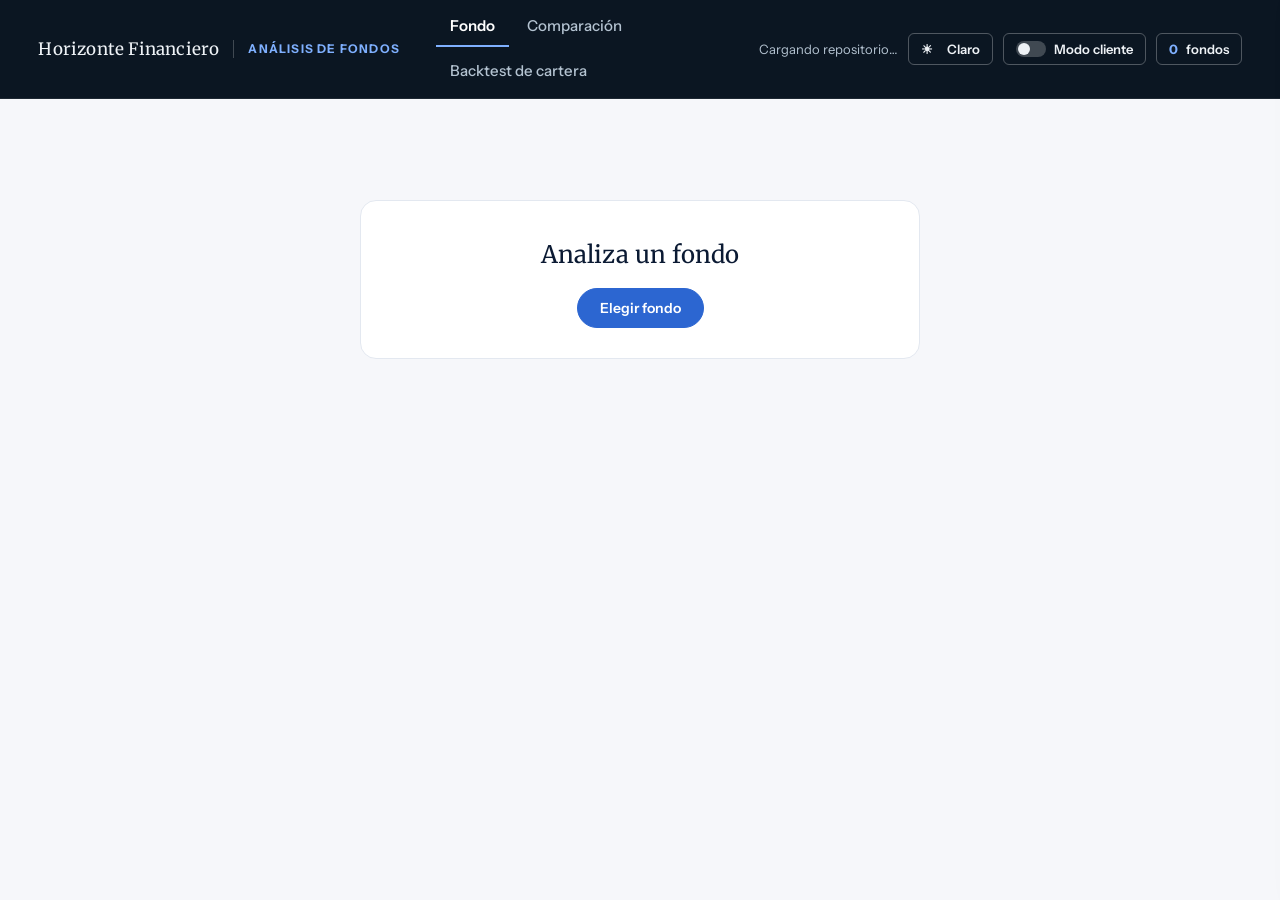
==== commit f5759b27: "v2 ronda 3: buscador unico con filtros del catalogo y Morningstar, caidas por ventana movil, rolling" ====
--- a/v2/index.html
+++ b/v2/index.html
@@ -12082,6 +12082,7 @@
   window.mstLoadSelectedToCtx = mstLoadSelectedToCtx;
   window.mstFetchAuto = mstFetchAuto;
   window.mstBuildParsed = mstBuildParsed;
+  window.mstSearch = mstSearch;
 })();
 
 
@@ -13680,6 +13681,16 @@
   window.__fdLoadIndex = fdLoadIndex;
   window.__fdSaveDirty = () => fdSaveDirty();
   window.__fdStore = store;
+  window.__fdLazy = fdLazyMap;
+  window.__fdAddIsin = async function(isin, name, cur){   // alta en el repositorio de un fondo cargado desde Morningstar
+    if (store[isin] && ((store[isin].rows || []).length >= 2 || fdIsLazy(isin))) return false;
+    const r = await dpProcessOneIsin(isin);
+    if (name && (!r.meta.name || r.meta.name === isin)) r.meta.name = name;      // el screener de Morningstar puede no responder
+    if (cur && !r.meta.currency) r.meta.currency = cur;
+    store[isin] = {meta: r.meta, rows: r.rows, updatedAt: Date.now()};
+    dpSyncToDatapack(); dpUpdateStats(); dpRenderFundsList();
+    return true;
+  };
 
   // Guarda SOLO los fondos cuya ficha o serie ha cambiado desde que se cargaron.
   async function fdSaveDirty(){
@@ -17512,58 +17523,76 @@
 })();
 </script>
 <style id="hf2-css">
-/* ===== HF2 · vista de cliente (nov-2026): barra de control, resumen y gráficos propios ===== */
-:root{ --h2-ink:#0B1A33; --h2-body:#3A4660; --h2-mut:#6B7790; --h2-faint:#98A3B8; --h2-line:#E3E8F0; --h2-hair:#EEF1F6;
-  --h2-bg:#F6F7FA; --h2-card:#fff; --h2-blue:#2C66D1; --h2-pos:#1E8A5A; --h2-neg:#C0392B; --h2-r:12px;
+/* ===== HF2 · vista de cliente (nov-2026): barra de control, resumen, gráficos propios, buscador y tema claro/oscuro ===== */
+:root{ --h2-ink:#0B1A33; --h2-body:#3A4660; --h2-mut:#6B7790; --h2-faint:#98A3B8; --h2-line:#E3E8F0; --h2-hair:#EEF1F6; --h2-edge:#B9C4D6;
+  --h2-bg:#F6F7FA; --h2-card:#fff; --h2-ctl:#E9EDF4; --h2-hover:#F3F5F9; --h2-row:#FAFBFD; --h2-on:#fff;
+  --h2-blue:#2C66D1; --h2-blue-h:#2458B8; --h2-pos:#1E8A5A; --h2-neg:#C0392B; --h2-warn:#9A5B00; --h2-bestbg:#EAF3EE; --h2-bestfg:#17694A;
+  --h2-shadow:0 12px 32px rgba(11,26,51,.14); --h2-r:12px;
   --h2-sans:'Instrument Sans', Arial, sans-serif; --h2-serif:'Merriweather', Georgia, serif; }
+body.hf-dark{ --h2-ink:#E8EDF5; --h2-body:#C3CCDB; --h2-mut:#9CA9BF; --h2-faint:#7E8CA5; --h2-line:#263247; --h2-hair:#202B3D; --h2-edge:#3A4860;
+  --h2-bg:#0B121D; --h2-card:#131C2B; --h2-ctl:#1B2638; --h2-hover:#1B2638; --h2-row:#172132; --h2-on:#2B3A52;
+  --h2-blue:#4F86E8; --h2-blue-h:#6696EE; --h2-pos:#3DBB84; --h2-neg:#EB6B5F; --h2-warn:#E0A84A; --h2-bestbg:#173327; --h2-bestfg:#6FD3A4;
+  --h2-shadow:0 14px 36px rgba(0,0,0,.5); }
 body{ background:var(--h2-bg) !important; }
 .hf2{ font-family:var(--h2-sans); color:var(--h2-ink); font-variant-numeric:tabular-nums; max-width:1480px; margin:0 auto; padding:0 28px 40px; }
-.hf2 *{ box-sizing:border-box; }
-.hf2 button{ font-family:inherit; }
+.hf2 *, .hf2pk *{ box-sizing:border-box; }
+.hf2 button, .hf2pk button{ font-family:inherit; }
 
 /* lo antiguo sale de la vista (sigue calculando para «Más análisis», PDF y análisis guardados) */
 body:not(.hf2-legacy) #screen2 > *:not(#hf2Cmp):not(.savedAnModalOverlay),
+body:not(.hf2-legacy) #screen3 > *:not(#hf2Bt):not(.savedAnModalOverlay),
 body:not(.hf2-legacy) #screen1 > *:not(#hf2Fund){ position:fixed !important; left:-30000px !important; top:0 !important; width:1280px !important; visibility:hidden !important; pointer-events:none !important; }
-body.hf2-legacy #hf2Cmp .hf2-new, body.hf2-legacy #hf2Fund .hf2-new{ display:none; }
-#screen1, #screen2{ position:relative; }
-#screen1 > .wrap, #screen2 > .wrap{ max-width:none; }
+#screen1, #screen2, #screen3{ position:relative; }
+#screen1 > .wrap, #screen2 > .wrap, #screen3 > .wrap{ max-width:none; }
 
 /* ---- barra de control ---- */
 .hf2bar{ position:sticky; top:0; z-index:40; display:flex; align-items:center; gap:10px; flex-wrap:wrap; padding:10px 0; margin-bottom:12px;
-  background:linear-gradient(var(--h2-bg) 82%, rgba(246,247,250,0)); }
+  background:linear-gradient(var(--h2-bg) 82%, transparent); }
 .hf2chips{ display:flex; flex-wrap:wrap; gap:6px; align-items:center; flex:1 1 0; min-width:260px; }
 .hf2ctl{ display:flex; align-items:center; gap:8px; flex:none; margin-left:auto; align-self:flex-start; }
 .hf2seg.sm button{ height:22px; font-size:11.5px; min-width:0; padding:0 8px; }
 .hf2card > h3 .hf2seg{ align-self:center; }
-.hf2chip{ display:inline-flex; align-items:center; gap:7px; height:32px; padding:0 4px 0 10px; border:1px solid var(--h2-line); background:#fff; border-radius:999px;
+.hf2chip{ display:inline-flex; align-items:center; gap:7px; height:32px; padding:0 4px 0 10px; border:1px solid var(--h2-line); background:var(--h2-card); border-radius:999px;
   font-size:13px; font-weight:600; color:var(--h2-ink); cursor:pointer; max-width:210px; transition:border-color .12s, box-shadow .12s; }
-.hf2chip:hover{ border-color:#B9C4D6; box-shadow:0 1px 2px rgba(11,26,51,.06); }
+.hf2chip:hover{ border-color:var(--h2-edge); }
 .hf2chip i{ width:9px; height:9px; border-radius:50%; flex:none; }
 .hf2chip span{ overflow:hidden; text-overflow:ellipsis; white-space:nowrap; }
-.hf2chip b{ display:inline-flex; align-items:center; justify-content:center; width:22px; height:22px; border-radius:50%; font-weight:400; color:var(--h2-faint); font-size:15px; line-height:1; }
-.hf2chip b:hover{ background:#F1F3F8; color:var(--h2-neg); }
+.hf2chip b{ display:inline-flex; align-items:center; justify-content:center; width:22px; height:22px; border-radius:50%; font-weight:400; color:var(--h2-faint); font-size:15px; line-height:1; cursor:pointer; }
+.hf2chip b:hover{ background:var(--h2-hover); color:var(--h2-neg); }
 .hf2chip.off{ background:transparent; border-style:dashed; color:var(--h2-faint); font-weight:500; }
 .hf2chip.off span{ text-decoration:line-through; }
 .hf2chip.off i{ opacity:.35; }
-.hf2chip.lim{ border-color:#E7C9A5; }
+.hf2chip.lim{ border-color:#C9A46A; }
+.hf2chip.w{ cursor:default; max-width:300px; gap:6px; }
+.hf2chip.w span{ max-width:150px; }
+.hf2chip.w input{ width:46px; height:22px; border:1px solid var(--h2-line); border-radius:6px; background:var(--h2-bg); color:var(--h2-ink); font:600 12.5px var(--h2-sans); text-align:right; padding:0 4px; -moz-appearance:textfield; }
+.hf2chip.w input::-webkit-outer-spin-button, .hf2chip.w input::-webkit-inner-spin-button{ -webkit-appearance:none; margin:0; }
+.hf2chip.w input:focus{ outline:2px solid var(--h2-blue); outline-offset:0; border-color:transparent; }
+.hf2chip.w em{ font-style:normal; color:var(--h2-faint); font-weight:500; margin-left:-3px; }
+.hf2sum-w{ font-size:12.5px; font-weight:600; padding:0 6px; white-space:nowrap; }
+.hf2sum-w.ok{ color:var(--h2-pos); } .hf2sum-w.bad{ color:var(--h2-warn); }
+.hf2sum-w button{ border:0; background:transparent; color:var(--h2-blue); font-weight:600; font-size:12.5px; cursor:pointer; padding:0 0 0 4px; }
 .hf2add{ height:32px; padding:0 14px; border-radius:999px; border:1px solid var(--h2-blue); background:var(--h2-blue); color:#fff; font-size:13px; font-weight:600; cursor:pointer; white-space:nowrap; }
-.hf2add:hover{ background:#2458B8; }
-.hf2add.ghost{ background:#fff; color:var(--h2-blue); }
-.hf2seg{ display:inline-flex; background:#E9EDF4; border-radius:9px; padding:3px; gap:2px; flex:none; }
-.hf2seg button{ border:0; background:transparent; height:26px; min-width:38px; padding:0 9px; border-radius:7px; font-size:12.5px; font-weight:600; color:var(--h2-mut); cursor:pointer; }
+.hf2add:hover{ background:var(--h2-blue-h); }
+.hf2add:disabled{ opacity:.45; cursor:default; }
+.hf2add.ghost{ background:var(--h2-card); color:var(--h2-blue); }
+.hf2seg{ display:inline-flex; background:var(--h2-ctl); border-radius:9px; padding:3px; gap:2px; flex:none; }
+.hf2seg button{ border:0; background:transparent; height:26px; min-width:38px; padding:0 9px; border-radius:7px; font-size:12.5px; font-weight:600; color:var(--h2-mut); cursor:pointer; white-space:nowrap; }
 .hf2seg button:hover{ color:var(--h2-ink); }
-.hf2seg button.on{ background:#fff; color:var(--h2-ink); box-shadow:0 1px 2px rgba(11,26,51,.12); }
-.hf2icon{ width:32px; height:32px; border-radius:9px; border:1px solid var(--h2-line); background:#fff; color:var(--h2-body); cursor:pointer; font-size:17px; line-height:1; flex:none; }
-.hf2icon:hover{ border-color:#B9C4D6; }
-.hf2pop{ position:absolute; z-index:60; min-width:250px; background:#fff; border:1px solid var(--h2-line); border-radius:12px; box-shadow:0 12px 32px rgba(11,26,51,.14); padding:6px; }
+.hf2seg button.on{ background:var(--h2-on); color:var(--h2-ink); box-shadow:0 1px 2px rgba(11,26,51,.12); }
+.hf2icon{ width:32px; height:32px; border-radius:9px; border:1px solid var(--h2-line); background:var(--h2-card); color:var(--h2-body); cursor:pointer; font-size:17px; line-height:1; flex:none; }
+.hf2icon:hover{ border-color:var(--h2-edge); }
+.hf2icon.txt{ width:auto; padding:0 12px; font-size:12.5px; font-weight:600; color:var(--h2-mut); }
+.hf2sel{ height:32px; border-radius:9px; border:1px solid var(--h2-line); background:var(--h2-card); color:var(--h2-body); font:600 12.5px var(--h2-sans); padding:0 8px; cursor:pointer; }
+.hf2pop{ position:absolute; z-index:60; min-width:250px; background:var(--h2-card); border:1px solid var(--h2-line); border-radius:12px; box-shadow:var(--h2-shadow); padding:6px; }
 .hf2pop[hidden]{ display:none; }
 .hf2pop h6{ margin:8px 10px 4px; font-size:11px; letter-spacing:.08em; text-transform:uppercase; color:var(--h2-faint); font-weight:700; }
 .hf2pop button.it{ display:flex; width:100%; align-items:center; gap:8px; text-align:left; border:0; background:transparent; padding:8px 10px; border-radius:8px; font-size:13.5px; color:var(--h2-ink); cursor:pointer; }
-.hf2pop button.it:hover{ background:#F3F5F9; }
+.hf2pop button.it:hover{ background:var(--h2-hover); }
 .hf2pop hr{ border:0; border-top:1px solid var(--h2-hair); margin:5px 0; }
 .hf2pop .dates{ display:flex; gap:8px; padding:8px 10px 10px; align-items:end; }
 .hf2pop .dates label{ font-size:11px; color:var(--h2-mut); display:flex; flex-direction:column; gap:4px; }
-.hf2pop .dates input{ height:32px; border:1px solid var(--h2-line); border-radius:8px; padding:0 8px; font:inherit; font-size:13px; color:var(--h2-ink); }
+.hf2pop .dates input{ height:32px; border:1px solid var(--h2-line); border-radius:8px; padding:0 8px; font:inherit; font-size:13px; color:var(--h2-ink); background:var(--h2-bg); }
 .hf2rel{ position:relative; flex:none; }
 .hf2hint{ font-size:12.5px; color:var(--h2-mut); display:flex; align-items:center; gap:8px; flex-wrap:wrap; margin:-4px 0 12px; }
 .hf2hint b{ color:var(--h2-ink); font-weight:600; }
@@ -17572,90 +17601,151 @@
 
 /* ---- tarjetas ---- */
 .hf2card{ background:var(--h2-card); border:1px solid var(--h2-line); border-radius:var(--h2-r); padding:14px 16px 10px; min-width:0; }
-.hf2card > h3{ margin:0 0 6px; font-size:13px; font-weight:700; color:var(--h2-ink); letter-spacing:0; display:flex; align-items:baseline; gap:8px; }
+.hf2card > h3{ margin:0 0 6px; font-size:13px; font-weight:700; color:var(--h2-ink); letter-spacing:0; display:flex; align-items:baseline; gap:8px; flex-wrap:wrap; }
 .hf2card > h3 small{ font-weight:500; color:var(--h2-faint); font-size:12px; }
 .hf2grid{ display:grid; grid-template-columns:minmax(0,1fr) minmax(0,1fr); gap:12px; margin-top:12px; }
 .hf2plot{ width:100%; }
-.hf2more{ margin:14px auto 0; display:block; border:1px solid var(--h2-line); background:#fff; border-radius:999px; height:34px; padding:0 18px; font-size:13px; font-weight:600; color:var(--h2-body); cursor:pointer; }
-.hf2more:hover{ border-color:#B9C4D6; }
+.hf2more{ margin:14px auto 0; display:block; border:1px solid var(--h2-line); background:var(--h2-card); border-radius:999px; height:34px; padding:0 18px; font-size:13px; font-weight:600; color:var(--h2-body); cursor:pointer; }
+.hf2more:hover{ border-color:var(--h2-edge); }
 .hf2msg{ padding:26px 10px; text-align:center; color:var(--h2-faint); font-size:13px; }
+.hf2foot{ font-size:11.5px; color:var(--h2-faint); margin:6px 4px 2px; }
+.hf2mini{ display:flex; gap:22px; flex-wrap:wrap; margin:2px 0 4px; }
+.hf2mini div span{ display:block; font-size:10.5px; font-weight:700; letter-spacing:.05em; text-transform:uppercase; color:var(--h2-faint); white-space:nowrap; }
+.hf2mini div b{ font-size:15px; font-weight:700; color:var(--h2-ink); }
+.hf2mini div:last-child{ margin-left:auto; text-align:right; }
+.hf2comp .r{ display:grid; grid-template-columns:minmax(120px,38%) 1fr 54px 62px; align-items:center; gap:10px; padding:7px 2px; border-bottom:1px solid var(--h2-hair); font-size:13px; }
+.hf2comp .r:nth-last-child(2){ border-bottom:0; }
+.hf2comp .n{ overflow:hidden; text-overflow:ellipsis; white-space:nowrap; font-weight:600; }
+.hf2comp .n i{ display:inline-block; width:8px; height:8px; border-radius:50%; margin-right:8px; }
+.hf2comp .b{ height:8px; border-radius:4px; background:var(--h2-ctl); overflow:hidden; }
+.hf2comp .b u{ display:block; height:100%; border-radius:4px; }
+.hf2comp b{ text-align:right; font-weight:700; }
+.hf2comp em{ font-style:normal; text-align:right; color:var(--h2-mut); }
 
 /* ---- tabla resumen ---- */
 .hf2sum{ padding:4px 6px 4px; margin-bottom:12px; overflow-x:auto; }
-.hf2tbl{ width:100%; border-collapse:collapse; font-size:13.5px; }
-.hf2tbl th{ font-size:11px; font-weight:700; letter-spacing:.06em; text-transform:uppercase; color:var(--h2-faint); text-align:right; padding:9px 10px 7px; white-space:nowrap; cursor:pointer; user-select:none; border-bottom:1px solid var(--h2-hair); }
+.hf2tbl{ width:100%; border-collapse:collapse; font-size:13px; }
+.hf2tbl th{ font-size:10.5px; font-weight:700; letter-spacing:.05em; text-transform:uppercase; color:var(--h2-faint); text-align:right; padding:7px 8px 7px; white-space:nowrap; cursor:pointer; user-select:none; border-bottom:1px solid var(--h2-hair); }
+.hf2tbl tr.grp th{ cursor:default; border-bottom:0; padding:8px 8px 0; text-align:center; letter-spacing:.08em; color:var(--h2-mut); }
+.hf2tbl tr.grp th[colspan]{ box-shadow:inset 0 -1px 0 var(--h2-line); }
+.hf2tbl tr.grp th:last-child{ box-shadow:inset 0 -1px 0 var(--h2-line), inset 1px 0 0 var(--h2-line); }
 .hf2tbl th:first-child{ text-align:left; cursor:default; }
 .hf2tbl th.s::after{ content:" ↓"; color:var(--h2-blue); }
 .hf2tbl th.s.asc::after{ content:" ↑"; }
-.hf2tbl td{ padding:8px 10px; text-align:right; border-bottom:1px solid var(--h2-hair); white-space:nowrap; color:var(--h2-ink); }
+.hf2tbl td{ padding:8px 8px; text-align:right; border-bottom:1px solid var(--h2-hair); white-space:nowrap; color:var(--h2-ink); }
+.hf2tbl .sepl{ border-left:1px solid var(--h2-line); }
 .hf2tbl tr:last-child td{ border-bottom:0; }
-.hf2tbl tbody tr:hover td{ background:#FAFBFD; }
+.hf2tbl tbody tr:hover td{ background:var(--h2-row); }
 .hf2tbl td:first-child{ text-align:left; white-space:normal; }
 .hf2tbl .nm{ display:flex; align-items:center; gap:9px; min-width:0; }
 .hf2tbl .nm i{ width:10px; height:10px; border-radius:50%; flex:none; }
 .hf2tbl .nm b{ font-weight:600; }
 .hf2tbl .nm small{ color:var(--h2-faint); font-size:12px; margin-left:6px; white-space:nowrap; }
-.hf2tbl td.big{ font-weight:700; font-size:14.5px; }
+.hf2tbl td.big{ font-weight:700; font-size:14px; }
 .hf2tbl td.best{ position:relative; font-weight:700; }
-.hf2tbl td.best span{ background:#EAF3EE; color:#17694A; border-radius:6px; padding:2px 6px; margin-right:-6px; }
+.hf2tbl td.best span{ background:var(--h2-bestbg); color:var(--h2-bestfg); border-radius:6px; padding:2px 6px; margin-right:-6px; }
 .hf2tbl .pos{ color:var(--h2-pos); } .hf2tbl .neg{ color:var(--h2-neg); } .hf2tbl .mut{ color:var(--h2-faint); font-weight:400; }
-.hf2tbl td.sp{ width:120px; padding:4px 10px; }
+.hf2tbl td.sp{ width:120px; padding:4px 8px; }
 .hf2tbl td.sp svg{ display:block; margin-left:auto; }
 
-/* ---- rentabilidad por año (mapa de calor) ---- */
+/* ---- por año (mapa de calor) ---- */
 .hf2heat{ width:100%; border-collapse:separate; border-spacing:3px; font-size:12.5px; }
 .hf2heat th{ font-size:11px; font-weight:600; color:var(--h2-faint); padding:2px 4px 4px; text-align:center; white-space:nowrap; }
 .hf2heat th:first-child, .hf2heat td:first-child{ text-align:left; }
 .hf2heat td{ text-align:center; padding:0; height:30px; border-radius:6px; font-weight:600; color:var(--h2-ink); min-width:46px; }
 .hf2heat td:first-child{ font-weight:600; padding-right:8px; white-space:nowrap; max-width:190px; overflow:hidden; text-overflow:ellipsis; background:none !important; }
 .hf2heat td:first-child i{ display:inline-block; width:8px; height:8px; border-radius:50%; margin-right:7px; }
-.hf2heat td.na{ color:#C3CBD9; font-weight:400; background:#FAFBFD; }
+.hf2heat td.na{ color:var(--h2-faint); font-weight:400; background:var(--h2-row); }
 .hf2heat th.ytd{ color:var(--h2-mut); }
-
-/* ---- cabecera de fondo (pestaña Fondo) ---- */
+.hf2heat tr.tot td:first-child{ font-weight:700; }
+
+/* ---- cabecera (Fondo y Backtest) ---- */
 .hf2head{ display:flex; align-items:flex-end; justify-content:space-between; gap:24px; flex-wrap:wrap; margin:2px 0 12px; }
 .hf2head h1{ font-family:var(--h2-serif); font-weight:400; font-size:26px; line-height:1.2; margin:0; color:var(--h2-ink); }
 .hf2head p{ margin:4px 0 0; font-size:13px; color:var(--h2-mut); }
 .hf2kpis{ display:flex; gap:28px; flex-wrap:wrap; }
-.hf2kpi{ min-width:92px; }
+.hf2kpi{ min-width:86px; }
 .hf2kpi span{ display:block; font-size:11px; font-weight:700; letter-spacing:.06em; text-transform:uppercase; color:var(--h2-faint); margin-bottom:3px; white-space:nowrap; }
 .hf2kpi b{ font-family:var(--h2-serif); font-weight:400; font-size:25px; line-height:1.1; color:var(--h2-ink); }
 .hf2kpi b.pos{ color:var(--h2-pos); } .hf2kpi b.neg{ color:var(--h2-neg); }
 
 /* ---- vacío ---- */
-.hf2empty{ max-width:560px; margin:9vh auto 0; text-align:center; background:#fff; border:1px solid var(--h2-line); border-radius:16px; padding:38px 32px 30px; }
+.hf2empty{ max-width:560px; margin:9vh auto 0; text-align:center; background:var(--h2-card); border:1px solid var(--h2-line); border-radius:16px; padding:38px 32px 30px; }
 .hf2empty h2{ font-family:var(--h2-serif); font-weight:400; font-size:24px; margin:0 0 18px; color:var(--h2-ink); }
 .hf2empty .hf2add{ height:40px; padding:0 22px; font-size:14px; }
 .hf2empty .sv{ margin-top:22px; display:flex; flex-direction:column; gap:6px; }
 .hf2empty .sv h6{ margin:0 0 2px; font-size:11px; letter-spacing:.08em; text-transform:uppercase; color:var(--h2-faint); }
-.hf2empty .sv button{ border:1px solid var(--h2-line); background:#fff; border-radius:10px; padding:9px 12px; font-size:13.5px; color:var(--h2-ink); cursor:pointer; text-align:left; }
-.hf2empty .sv button:hover{ border-color:#B9C4D6; background:#FAFBFD; }
+.hf2empty .sv button{ border:1px solid var(--h2-line); background:var(--h2-card); border-radius:10px; padding:9px 12px; font-size:13.5px; color:var(--h2-ink); cursor:pointer; text-align:left; }
+.hf2empty .sv button:hover{ border-color:var(--h2-edge); background:var(--h2-row); }
+
+/* ---- buscador de fondos ---- */
+.hf2pk{ position:fixed; inset:0; z-index:5000; background:rgba(8,14,24,.5); display:flex; justify-content:center; align-items:flex-start; padding:9vh 20px 20px; font-family:var(--h2-sans); font-variant-numeric:tabular-nums; }
+.hf2pk[hidden]{ display:none; }
+body.hf2pk-open{ overflow:hidden; }
+.hf2pk__box{ width:min(960px,100%); max-height:86vh; display:flex; flex-direction:column; background:var(--h2-card); color:var(--h2-ink); border:1px solid var(--h2-line); border-radius:16px; box-shadow:var(--h2-shadow); overflow:hidden; }
+.hf2pk__top{ display:flex; align-items:center; gap:8px; padding:14px 14px 10px 18px; }
+.hf2pk__top input{ flex:1; height:46px; border:1px solid var(--h2-line); border-radius:12px; background:var(--h2-bg); color:var(--h2-ink); font:500 17px var(--h2-sans); padding:0 16px; outline:none; }
+.hf2pk__top input:focus{ border-color:var(--h2-blue); box-shadow:0 0 0 3px color-mix(in srgb, var(--h2-blue) 22%, transparent); }
+.hf2pk__top input::placeholder{ color:var(--h2-faint); }
+.hf2pk__top > button{ width:38px; height:38px; border:0; background:transparent; color:var(--h2-mut); font-size:24px; line-height:1; border-radius:10px; cursor:pointer; }
+.hf2pk__top > button:hover{ background:var(--h2-hover); color:var(--h2-ink); }
+.hf2pk__filters{ flex:none; padding:0 18px 10px; display:flex; flex-direction:column; gap:7px; border-bottom:1px solid var(--h2-hair); max-height:38vh; overflow-y:auto; }
+.hf2pk .grp{ display:flex; align-items:center; gap:6px; flex-wrap:wrap; }
+.hf2pk .grp > span:first-child{ width:98px; flex:none; font-size:11px; font-weight:700; letter-spacing:.06em; text-transform:uppercase; color:var(--h2-faint); }
+.hf2pk .grp.end{ gap:16px; padding-left:104px; min-height:20px; }
+.hf2pk .grp .ld{ font-size:12px; color:var(--h2-faint); }
+.hf2pk .chip{ height:28px; padding:0 10px; border-radius:999px; border:1px solid var(--h2-line); background:transparent; color:var(--h2-body); font-size:12.5px; font-weight:600; cursor:pointer; display:inline-flex; align-items:center; gap:6px; }
+.hf2pk .chip:hover{ border-color:var(--h2-edge); }
+.hf2pk .chip u{ text-decoration:none; font-weight:500; color:var(--h2-faint); font-size:11.5px; }
+.hf2pk .chip.on{ background:var(--h2-blue); border-color:var(--h2-blue); color:#fff; }
+.hf2pk .chip.on u{ color:rgba(255,255,255,.75); }
+.hf2pk .chip.more{ border-style:dashed; color:var(--h2-mut); }
+.hf2pk .lnk{ border:0; background:transparent; padding:0; color:var(--h2-blue); font-size:12.5px; font-weight:600; cursor:pointer; }
+.hf2pk .lnk:hover{ text-decoration:underline; }
+.hf2pk__list{ flex:1 1 auto; min-height:140px; overflow-y:auto; padding:4px 8px 8px; }
+.hf2pk .sec{ position:sticky; top:0; background:var(--h2-card); z-index:1; font-size:11px; font-weight:700; letter-spacing:.08em; text-transform:uppercase; color:var(--h2-mut); padding:10px 10px 6px; }
+.hf2pk .sec span{ font-weight:500; letter-spacing:0; text-transform:none; color:var(--h2-faint); margin-left:6px; font-size:12px; }
+.hf2pk .row{ display:grid; grid-template-columns:auto minmax(0,1fr) minmax(0,200px) 150px; align-items:center; gap:12px; padding:8px 10px; border-radius:10px; cursor:pointer; }
+.hf2pk .row:not(:has(.ck)){ grid-template-columns:minmax(0,1fr) minmax(0,200px) 150px; }
+.hf2pk .row:hover, .hf2pk .row.act{ background:var(--h2-hover); }
+.hf2pk .row.act{ box-shadow:inset 2px 0 0 var(--h2-blue); }
+.hf2pk .row.dis{ opacity:.5; cursor:default; }
+.hf2pk .row .ck{ width:18px; height:18px; border-radius:5px; border:1.5px solid var(--h2-edge); display:inline-block; position:relative; }
+.hf2pk .row.on .ck{ background:var(--h2-blue); border-color:var(--h2-blue); }
+.hf2pk .row.on .ck::after{ content:""; position:absolute; left:5px; top:1.5px; width:4px; height:9px; border:solid #fff; border-width:0 2px 2px 0; transform:rotate(45deg); }
+.hf2pk .row .nm{ min-width:0; }
+.hf2pk .row .nm b{ font-weight:600; font-size:14px; }
+.hf2pk .row .nm small{ display:block; color:var(--h2-faint); font-size:12px; margin-top:1px; overflow:hidden; text-overflow:ellipsis; white-space:nowrap; }
+.hf2pk .cl{ font-style:normal; font-size:10.5px; font-weight:700; letter-spacing:.04em; text-transform:uppercase; border-radius:5px; padding:1px 6px; margin-left:8px; vertical-align:1px; }
+.hf2pk .cl-top{ background:var(--h2-bestbg); color:var(--h2-bestfg); }
+.hf2pk .cl-bueno{ background:color-mix(in srgb, var(--h2-blue) 16%, transparent); color:var(--h2-blue); }
+.hf2pk .cl-medio{ background:color-mix(in srgb, var(--h2-warn) 18%, transparent); color:var(--h2-warn); }
+.hf2pk .cl-malo{ background:color-mix(in srgb, var(--h2-neg) 16%, transparent); color:var(--h2-neg); }
+.hf2pk .row .tg{ font-size:12.5px; color:var(--h2-mut); overflow:hidden; text-overflow:ellipsis; white-space:nowrap; }
+.hf2pk .row .dt, .hf2pk .row .ld, .hf2pk .row .ms{ font-size:12px; color:var(--h2-faint); text-align:right; white-space:nowrap; }
+.hf2pk .row .ms{ color:var(--h2-blue); font-weight:600; }
+.hf2pk .none{ padding:22px 12px; color:var(--h2-faint); font-size:13.5px; text-align:center; }
+.hf2pk .morerows{ display:block; margin:8px auto 4px; }
+.hf2pk__foot{ display:flex; align-items:center; justify-content:space-between; gap:12px; padding:10px 18px; border-top:1px solid var(--h2-hair); min-height:54px; }
+.hf2pk__foot span{ font-size:12.5px; color:var(--h2-mut); }
+.hf2pk__foot span.bad{ color:var(--h2-neg); font-weight:600; }
+.hf2pk__foot .hf2add{ height:36px; padding:0 18px; }
 
 /* ---- modo cliente ---- */
 body.hf-cliente .hf2-admin{ display:none !important; }
 body.hf-cliente .hf2{ max-width:1560px; }
 
-/* ---- Backtest y vista clásica: menos texto, más aire ---- */
-#screen3 .sub, #screen3 .note:not(#btMsg), #screen3 p.lead, #screen3 .hfLead{ display:none !important; }
+/* ---- barra de marca: una línea, y botón de tema ---- */
 .modebar{ display:none !important; }
-@media (max-width:1000px){ .hf2grid{ grid-template-columns:minmax(0,1fr); } .hf2{ padding:0 14px 30px; } }
-@media print{ .hf2bar{ position:static; } .hf2icon, .hf2add, .hf2more, .hf2chip b{ display:none !important; } }
-
-/* ---- Backtest compacto ---- */
-#screen3 .hfEyebrow, #screen3 > .wrap > h2, #screen3 #btSavedAnHelp, #screen3 .savedAnHelp{ display:none !important; }
-#screen3 > .wrap{ padding-top:14px; }
-#screen3 #btSavedAnCard{ border:0 !important; background:transparent !important; box-shadow:none !important; margin-bottom:6px !important; }
-#screen3 #btSavedAnCard .hd{ display:none !important; }
-#screen3 #btSavedAnCard .bd{ padding:0 !important; }
-#screen3 #btSavedAnCard .iconBtn, #screen3 #btSavedAnCard select{ height:32px; font-size:13px; }
-body:not(.hf2-legacy) #screen3 .msPickBtn, body:not(.hf2-legacy) #screen3 .invPickBtn{ display:none !important; }
-#screen3 .pickRow{ flex-wrap:nowrap !important; gap:4px !important; }
-
-.hf2icon.txt{ width:auto; padding:0 12px; font-size:12.5px; font-weight:600; color:var(--h2-mut); }
-/* barra de marca en una sola línea */
 .hfTop, .hfTop__in, .hfTop > div{ flex-wrap:nowrap !important; }
 .hfTop__btn{ white-space:nowrap; }
-@media (max-width:1400px){ .hfTop__back{ display:none !important; } }
+#hf2Theme span{ margin-right:6px; font-size:13px; }
+@media (max-width:1500px){ .hfTop__back{ display:none !important; } }
+@media (max-width:1000px){ .hf2grid{ grid-template-columns:minmax(0,1fr); } .hf2{ padding:0 14px 30px; } .hf2pk .row{ grid-template-columns:auto minmax(0,1fr) 110px; } .hf2pk .row .tg{ display:none; } }
+@media print{ .hf2bar{ position:static; } .hf2icon, .hf2add, .hf2more, .hf2chip b, .hf2sel{ display:none !important; } }
+
+/* ---- vista clásica en tema oscuro: se queda como una isla clara (no está rediseñada) ---- */
+body.hf-dark.hf2-legacy #screen1 > *:not(#hf2Fund), body.hf-dark.hf2-legacy #screen2 > *:not(#hf2Cmp), body.hf-dark.hf2-legacy #screen3 > *:not(#hf2Bt){ background:#F6F7FA; color-scheme:light; border-radius:14px; }
 
 </style>
 <script id="hf2-layer">
@@ -17666,9 +17756,18 @@
    ========================================================================== */
 (function(){
   "use strict";
-  var PAL = (window.HF && HF.PAL) || ["#2C66D1","#C8562B","#1baf7a","#eda100","#e87ba4","#008300","#6250d6","#e34948"];
+  var PAL_L = ["#2C66D1","#C8562B","#1baf7a","#eda100","#e87ba4","#008300","#6250d6","#e34948"];
+  var PAL_D = ["#4F86E8","#D2643A","#1baf7a","#C08A12","#D06A96","#2F9A2F","#7C6AE6","#E0504F"];   // validada sobre #131C2B (skill dataviz)
   var FONT = "'Instrument Sans', Arial, sans-serif";
-  var INK = "#0B1A33", MUT = "#6B7790", FAINT = "#98A3B8", HAIR = "#EEF1F6", POS = "#1E8A5A", NEG = "#C0392B";
+  var PAL, INK, MUT, FAINT, HAIR, POS, NEG, SURF, ZERO, EDGE, MIDC, DARK = false;
+  function palette(dark){
+    DARK = !!dark; PAL = dark ? PAL_D : PAL_L;
+    INK = dark ? "#E8EDF5" : "#0B1A33"; MUT = dark ? "#9CA9BF" : "#6B7790"; FAINT = dark ? "#7E8CA5" : "#98A3B8"; HAIR = dark ? "#202B3D" : "#EEF1F6";
+    POS = dark ? "#3DBB84" : "#1E8A5A"; NEG = dark ? "#EB6B5F" : "#C0392B"; SURF = dark ? "#131C2B" : "#ffffff"; ZERO = dark ? "#34425A" : "#CBD3E0";
+    EDGE = dark ? "#2A374C" : "#D5DCE8"; MIDC = dark ? "#1B2536" : "#F3F5F9";
+  }
+  function rgba(hex, a){ var n = parseInt(hex.slice(1), 16); return "rgba(" + (n >> 16) + "," + ((n >> 8) & 255) + "," + (n & 255) + "," + a + ")"; }
+  palette(false);
   var BROKERS = /^(myinvestor|mundo asesoramiento|renta ?4|ironia|mapfre|ebn|openbank|inversis|allfunds)$/i;
   function $(id){ return document.getElementById(id); }
   function esc(s){ return String(s == null ? "" : s).replace(/[&<>"']/g, function(c){ return {"&":"&amp;","<":"&lt;",">":"&gt;",'"':"&quot;","'":"&#039;"}[c]; }); }
@@ -17745,9 +17844,9 @@
   function base(height, extra){
     var L = { height: height, font: { family: FONT, size: 12, color: MUT }, paper_bgcolor: "rgba(0,0,0,0)", plot_bgcolor: "rgba(0,0,0,0)",
       showlegend: false, separators: ",.", margin: { l: 46, r: 16, t: 8, b: 28 }, dragmode: false,
-      hoverlabel: { bgcolor: "#fff", bordercolor: "#D5DCE8", font: { family: FONT, size: 12.5, color: INK }, namelength: 40 },
+      hoverlabel: { bgcolor: SURF, bordercolor: EDGE, font: { family: FONT, size: 12.5, color: INK }, namelength: 40 },
       xaxis: { showgrid: false, showline: false, zeroline: false, ticks: "", fixedrange: true, tickfont: { color: FAINT, size: 11.5 }, automargin: true },
-      yaxis: { gridcolor: HAIR, gridwidth: 1, showline: false, zeroline: true, zerolinecolor: "#CBD3E0", zerolinewidth: 1, ticks: "", fixedrange: true,
+      yaxis: { gridcolor: HAIR, gridwidth: 1, showline: false, zeroline: true, zerolinecolor: ZERO, zerolinewidth: 1, ticks: "", fixedrange: true,
                tickfont: { color: FAINT, size: 11.5 }, nticks: 6, automargin: true } };
     if (extra) Object.keys(extra).forEach(function(k){ L[k] = (L[k] && typeof L[k] === "object" && !Array.isArray(L[k])) ? Object.assign({}, L[k], extra[k]) : extra[k]; });
     return L;
@@ -17760,7 +17859,8 @@
   function plotEvolution(id, items, height, single){
     clear(id);
     var lo = 0, hi = 0;
-    items.forEach(function(it){ it.g = down(it.p, 900).map(function(x){ return [x[0], x[1]/it.p[0][1] - 1]; }); it.g.forEach(function(x){ if (x[1] < lo) lo = x[1]; if (x[1] > hi) hi = x[1]; }); it.end = it.g[it.g.length-1][1]; });
+    items.forEach(function(it){ it.g = down(it.p, 900).map(function(x){ return [x[0], x[1]/it.p[0][1] - 1]; }); it.g.forEach(function(x){ if (x[1] < lo) lo = x[1]; if (x[1] > hi) hi = x[1]; }); it.end = it.g[it.g.length-1][1];
+      var dd = (it.p[it.p.length-1][0] - it.p[0][0]) / 864e5; it.lab = dd >= 360 ? Math.pow(1 + it.end, 365.25 / dd) - 1 : null; });
     var useLog = hi > 3, T = function(r){ return useLog ? Math.log10(1 + r) : r; };
     lo = T(lo); hi = T(hi);
     var pad = (hi - lo || 0.1) * 0.07; lo -= pad; hi += pad;
@@ -17771,22 +17871,22 @@
     if (under > 0){ ys[ys.length-1] += under; for (i = ys.length-2; i >= 0; i--) if (ys[i] < ys[i+1] + gap) ys[i] = ys[i+1] + gap; }
     var data = order.map(function(it){
       var t = { type: "scatter", mode: "lines", name: clip(it.short, 34), x: it.g.map(function(x){ return dISO(x[0]); }), y: it.g.map(function(x){ return useLog ? 1 + x[1] : x[1]; }), customdata: it.g.map(function(x){ return x[1]; }),
-        line: { color: it.color, width: single ? 2.2 : 2, shape: "linear", dash: it.dash ? "dash" : "solid" }, hovertemplate: "%{customdata:+.1%}" };
-      if (single){ t.fill = "tozeroy"; t.fillcolor = "rgba(44,102,209,0.08)"; }
+        line: { color: it.color, width: it.lw || (single ? 2.2 : 2), shape: "linear", dash: it.dash ? "dash" : "solid" }, hovertemplate: "%{customdata:+.1%}" };
+      if (single){ t.fill = "tozeroy"; t.fillcolor = rgba(PAL[0], DARK ? 0.14 : 0.08); }
       return t;
     });
     var ann = order.map(function(it, k){
       return { xref: "paper", x: 1, xanchor: "left", xshift: 8, yref: "y", y: ys[k], yanchor: "middle", showarrow: false, align: "left",
-               text: "<b>" + pct(it.end, Math.abs(it.end) >= 1 ? 0 : 1, true) + "</b>" + (single ? "" : "  " + esc(clip(it.short, 24))), font: { family: FONT, size: 12, color: it.color } };
+               text: "<b>" + (it.lab != null ? pct(it.lab, 1, true) + "</b> anual" : pct(it.end, 1, true) + "</b>") + (single ? "" : "  " + esc(clip(it.short, 22))), font: { family: FONT, size: 12, color: it.color } };
     });
-    var last = order.map(function(it){ return { type: "scatter", mode: "markers", x: [dISO(it.g[it.g.length-1][0])], y: [useLog ? 1 + it.end : it.end], marker: { color: it.color, size: 7, line: { color: "#fff", width: 1.5 } }, hoverinfo: "skip" }; });
+    var last = order.map(function(it){ return { type: "scatter", mode: "markers", x: [dISO(it.g[it.g.length-1][0])], y: [useLog ? 1 + it.end : it.end], marker: { color: it.color, size: 7, line: { color: SURF, width: 1.5 } }, hoverinfo: "skip" }; });
     plot(id, data.concat(last), base(height, {
-      margin: { l: 50, r: single ? 64 : 210, t: 8, b: 26 }, hovermode: "x unified", annotations: ann,
-      xaxis: { hoverformat: "%d/%m/%Y", nticks: 9, showspikes: true, spikemode: "across", spikecolor: "#C3CBD9", spikethickness: 1, spikedash: "solid", spikesnap: "cursor" },
+      margin: { l: 50, r: single ? 96 : 236, t: 8, b: 26 }, hovermode: "x unified", annotations: ann,
+      xaxis: { hoverformat: "%d/%m/%Y", nticks: 9, showspikes: true, spikemode: "across", spikecolor: ZERO, spikethickness: 1, spikedash: "solid", spikesnap: "cursor" },
       yaxis: useLog ? (function(){ var tv = [0.25,0.5,1,2,3,6,11,21,51,101,201].filter(function(f){ var u = Math.log10(f); return u >= lo && u <= hi; });
           return { type: "log", range: [lo, hi], tickmode: "array", tickvals: tv, ticktext: tv.map(function(f){ return f === 1 ? "0%" : pct(f - 1, 0, true); }), zeroline: false }; })()
         : { tickformat: "+.0%", range: [lo, hi] },
-      shapes: useLog ? [{ type: "line", xref: "paper", x0: 0, x1: 1, yref: "y", y0: 1, y1: 1, line: { color: "#CBD3E0", width: 1 } }] : [] }));
+      shapes: useLog ? [{ type: "line", xref: "paper", x0: 0, x1: 1, yref: "y", y0: 1, y1: 1, line: { color: ZERO, width: 1 } }] : [] }));
   }
   function plotDrawdown(id, items, height, single){
     clear(id);
@@ -17806,15 +17906,128 @@
       var st = it.st; if (!worst || st.mdd < worst.st.mdd) worst = it;
       var t = { type: "scatter", mode: "lines", name: clip(it.short, 34), x: q.map(function(x){ return dISO(x[0]); }), y: q.map(function(x){ return x[1]; }),
         line: { color: single ? NEG : it.color, width: 1.6, dash: it.dash ? "dash" : "solid" }, hovertemplate: "%{y:.1%}" };
-      if (single || items.length <= 2){ t.fill = "tozeroy"; t.fillcolor = single ? "rgba(192,57,43,0.10)" : it.color + "1A"; }
+      if (single || items.length <= 2){ t.fill = "tozeroy"; t.fillcolor = single ? rgba(NEG, 0.12) : rgba(it.color, 0.10); }
       return t;
     });
     (items.length <= 4 ? items : [worst]).forEach(function(it){
       if (!(it.st.mdd < -0.005)) return;
       ann.push({ x: dISO(it.st.mddT), y: it.st.mdd, xref: "x", yref: "y", text: "<b>" + pct(it.st.mdd, 1) + "</b>", showarrow: true, arrowhead: 0, arrowwidth: 1, arrowcolor: single ? NEG : it.color,
-                 ax: 0, ay: 18, font: { family: FONT, size: 11.5, color: single ? NEG : it.color }, bgcolor: "rgba(255,255,255,.85)" });
+                 ax: 0, ay: 18, font: { family: FONT, size: 11.5, color: single ? NEG : it.color }, bgcolor: rgba(SURF, 0.85) });
     });
     plot(id, data, base(height, { hovermode: "x unified", annotations: ann, xaxis: { hoverformat: "%d/%m/%Y", nticks: 7 }, yaxis: { tickformat: ".0%", range: [Math.min(-0.02, items.reduce(function(m, it){ return Math.min(m, it.st.mdd); }, 0)) * 1.22, 0.004], zeroline: false } }));
+  }
+
+  /* ---------------- medidas añadidas en la ronda 3 ---------------- */
+  function mean(a){ return a.length ? a.reduce(function(s, x){ return s + x; }, 0) / a.length : null; }
+  function monthEnds(p){ var o = [], k = null; p.forEach(function(x){ var m = dISO(x[0]).slice(0, 7); if (m === k) o[o.length - 1] = x; else { o.push(x); k = m; } }); return o; }
+  /* Resultado de entrar en CUALQUIER fecha y mantener un horizonte fijo (ventana móvil, paso diario).
+     days = 0 → una sesión; 30,44 → un mes natural; 365,25 → doce meses. Devuelve [[entrada, resultado, salida]]. */
+  function rollWin(p, days){
+    var out = [], j = 0;
+    for (var i = 1; i < p.length; i++){
+      if (!days){ if (p[i][0] - p[i-1][0] <= 5 * 864e5) out.push([p[i-1][0], p[i][1] / p[i-1][1] - 1, p[i][0]]); continue; }
+      var target = p[i][0] - days * 864e5; if (p[0][0] > target) continue;
+      while (j + 1 < i && p[j+1][0] <= target) j++;
+      if (target - p[j][0] > 12 * 864e5) continue;          // hueco en la serie: esa ventana no cuenta
+      out.push([p[j][0], p[i][1] / p[j][1] - 1, p[i][0]]);
+    }
+    return out;
+  }
+  function worstOf(w){ if (!w.length) return null; var b = w[0]; for (var i = 1; i < w.length; i++) if (w[i][1] < b[1]) b = w[i]; return { r: b[1], tIn: b[0], tOut: b[2] }; }
+  var HZ = { d: { days: 0, L: "Peor día", t: "un día" }, m: { days: 30.44, L: "Peor mes", t: "un mes" }, y: { days: 365.25, L: "Peor 12 meses", t: "12 meses" } };
+  function rollAnn(me, N){ var o = [], w = 12 * N; for (var i = w; i < me.length; i++) o.push([me[i][0], Math.pow(me[i][1] / me[i-w][1], 1 / N) - 1]); return o; }
+  function rollVol(me, N){ var r = [], o = [], w = 12 * N; for (var i = 1; i < me.length; i++) r.push(me[i][1] / me[i-1][1] - 1); for (i = w; i <= r.length; i++) o.push([me[i][0], sd(r.slice(i - w, i)) * Math.sqrt(12)]); return o; }
+  function fullStats(series){     // medidas con TODO el historial del fondo (no solo el periodo común)
+    var p = pts(series, -Infinity, Infinity); if (p.length < 2) return null;
+    var st = stats(p), me = monthEnds(p), w = {};
+    Object.keys(HZ).forEach(function(k){ w[k] = worstOf(rollWin(p, HZ[k].days)); });
+    function rm(N){ var a = rollAnn(me, N); return a.length ? mean(a.map(function(x){ return x[1]; })) : null; }
+    return { t0: p[0][0], ann: st.ann, vol: st.vol, mdd: st.mdd, sharpe: (st.ann != null && st.vol) ? st.ann / st.vol : null, w: w, r3: rm(3), r5: rm(5), r10: rm(10) };
+  }
+  function downMin(w, n){ if (w.length <= n) return w; var k = Math.ceil(w.length / n), o = []; for (var i = 0; i < w.length; i += k){ var b = w[i]; for (var j = i + 1; j < Math.min(w.length, i + k); j++) if (w[j][1] < b[1]) b = w[j]; o.push(b); } return o; }
+  function hbar(id, o, vals, height, word){
+    plot(id, [{ type: "bar", orientation: "h", y: o.map(function(it){ return clip(it.short, 26); }), x: vals.map(function(v){ return -v; }),
+        marker: { color: o.map(function(it){ return it.color; }) }, text: vals.map(function(v){ return pct(v, 1); }), textposition: "outside", cliponaxis: false,
+        textfont: { family: FONT, size: 12, color: INK }, hovertemplate: "<b>%{y}</b><br>" + word + " −%{x:.1%}<extra></extra>" }],
+      base(height, { barcornerradius: 4, bargap: 0.4, margin: { l: 8, r: 12, t: 4, b: 8 }, hovermode: "closest",
+        xaxis: { showticklabels: false, range: [0, Math.max.apply(null, vals.map(function(v){ return -v; }).concat([0.01])) * 1.2], zeroline: false },
+        yaxis: { autorange: "reversed", showgrid: false, zeroline: false, tickfont: { color: INK, size: 12 }, tickmode: "linear", dtick: 1, automargin: true } }));
+  }
+  function plotLoss(id, items, height, single, mode){
+    clear(id); var hz = HZ[mode];
+    items.forEach(function(it){ it.w = rollWin(it.p, hz.days); it.wo = worstOf(it.w); });
+    var ok = items.filter(function(it){ return it.wo; });
+    if (!ok.length){ msg(id, "Hace falta más historial para ver " + hz.t + "."); return; }
+    if (!single && ok.length > 4){ var o = ok.slice().sort(function(a, b){ return a.wo.r - b.wo.r; }); hbar(id, o, o.map(function(it){ return Math.min(it.wo.r, 0); }), height, hz.L); return; }
+    var ann = [], lo = 0, hi = 0, data = [];
+    ok.forEach(function(it){
+      var q = downMin(it.w, 700), col = single ? NEG : it.color; if (it.wo.r < lo) lo = it.wo.r;
+      if (single){ q.forEach(function(x){ if (x[1] > hi) hi = x[1]; }); data.push({ type: "scatter", mode: "lines", x: q.map(function(x){ return dISO(x[0]); }), y: q.map(function(x){ return Math.max(x[1], 0); }), line: { color: FAINT, width: 1 }, opacity: 0.35, hoverinfo: "skip" }); }
+      data.push({ type: "scatter", mode: "lines", name: clip(it.short, 34), x: q.map(function(x){ return dISO(x[0]); }), y: q.map(function(x){ return Math.min(x[1], 0); }), customdata: q.map(function(x){ return x[1]; }),
+        line: { color: col, width: 1.5, dash: it.dash ? "dash" : "solid" }, fill: (single || ok.length <= 2) ? "tozeroy" : "none", fillcolor: rgba(col, single ? 0.16 : 0.10), hovertemplate: "%{customdata:+.1%}" });
+      if (it.wo.r < -0.0005) ann.push({ x: dISO(it.wo.tIn), y: it.wo.r, xref: "x", yref: "y", showarrow: true, arrowhead: 0, arrowwidth: 1, arrowcolor: col, ax: 0, ay: 18, bgcolor: rgba(SURF, 0.85),
+        text: single ? "<b>" + hz.L + ": " + pct(it.wo.r, 1) + "</b>, entrando el " + dES(it.wo.tIn) : "<b>" + pct(it.wo.r, 1) + "</b>", font: { family: FONT, size: 11.5, color: single ? INK : col } });
+    });
+    lo = Math.min(lo, -0.004);
+    plot(id, data, base(height, { hovermode: "x unified", annotations: ann, xaxis: { hoverformat: "Entrando el %d/%m/%Y", nticks: 7 },
+      yaxis: { tickformat: "+.0%", range: [lo * 1.3, single ? Math.min(hi, -lo * 0.3) : -lo * 0.03] } }));
+  }
+  /* tarjeta «Caídas»: pérdida en ventana móvil a 12 meses / mes / día, o la clásica desde máximos */
+  var DDM = [["y", "12 meses"], ["m", "Mes"], ["d", "Día"], ["x", "Desde máximos"]];
+  function ddCard(pre){
+    return '<div class="hf2card"><h3>Caídas <small id="' + pre + 'DDs"></small><span class="hf2seg sm" id="' + pre + 'DDm" style="margin-left:auto">' +
+      DDM.map(function(o){ return '<button type="button" data-m="' + o[0] + '">' + o[1] + "</button>"; }).join("") + '</span></h3><div class="hf2mini" id="' + pre + 'DDk"></div><div class="hf2plot" id="' + pre + 'DD"></div></div>';
+  }
+  function ddBind(pre, S, again){ Array.prototype.forEach.call($(pre + "DDm").children, function(b){ b.addEventListener("click", function(){ S.dd = b.dataset.m; again(); }); }); }
+  function ddRender(pre, items, single, H, S){
+    var m = S.dd || "y";
+    Array.prototype.forEach.call($(pre + "DDm").children, function(b){ b.className = b.dataset.m === m ? "on" : ""; });
+    $(pre + "DDs").textContent = m === "x" ? "desde el máximo anterior" : "resultado de entrar cualquier día y mantener " + HZ[m].t;
+    var k = $(pre + "DDk");
+    if (single){
+      var p = items[0].p, cell = function(l, v, t){ return "<div" + (t ? ' title="' + esc(t) + '"' : "") + "><span>" + l + "</span><b>" + v + "</b></div>"; };
+      k.innerHTML = Object.keys(HZ).map(function(h){ var w = worstOf(rollWin(p, HZ[h].days)); return cell(HZ[h].L, w ? pct(Math.min(w.r, 0), 1) : "—", w ? "Entrando el " + dES(w.tIn) : "Sin historial suficiente"); }).join("") +
+        cell("Máx. caída desde máximos", pct(items[0].st.mdd, 1), "De pico a valle, el " + dES(items[0].st.mddT));
+      k.style.display = "";
+    } else { k.innerHTML = ""; k.style.display = "none"; }
+    if (m === "x") plotDrawdown(pre + "DD", items, H, single); else plotLoss(pre + "DD", items, H, single, m);
+  }
+  /* tarjeta «Rolling»: rentabilidad anualizada o volatilidad en ventanas móviles de N años */
+  function rollCard(pre){
+    return '<div class="hf2card"><h3><span id="' + pre + 'RLt">Rolling</span><span class="hf2seg sm" id="' + pre + 'RLm" style="margin-left:auto"><button type="button" data-m="r">Rentabilidad</button><button type="button" data-m="v">Volatilidad</button></span><span class="hf2seg sm" id="' + pre + 'RLn"></span></h3><div class="hf2plot" id="' + pre + 'RL"></div></div>';
+  }
+  function rollRender(pre, pAll, color, H, S, again){
+    var me = monthEnds(pAll), span = (me.length - 1) / 12, opts = [1, 3, 5, 10].filter(function(N){ return span >= N + 1; }), nb = $(pre + "RLn"), mb = $(pre + "RLm");
+    if (!mb.dataset.b){ mb.dataset.b = "1"; Array.prototype.forEach.call(mb.children, function(b){ b.addEventListener("click", function(){ S.rm = b.dataset.m; again(); }); }); }
+    Array.prototype.forEach.call(mb.children, function(b){ b.className = b.dataset.m === (S.rm || "r") ? "on" : ""; });
+    nb.innerHTML = "";
+    if (!opts.length){ $(pre + "RLt").textContent = "Rolling"; msg(pre + "RL", "Hacen falta al menos dos años de historial."); return; }
+    if (opts.indexOf(S.rn) < 0){ var good = opts.filter(function(N){ return span >= N * 1.5; }); S.rn = good.length ? good[good.length - 1] : opts[0]; }
+    opts.forEach(function(N){ var b = h("button", S.rn === N ? "on" : "", N + "A"); b.type = "button"; b.addEventListener("click", function(){ S.rn = N; again(); }); nb.appendChild(b); });
+    var isV = S.rm === "v", N = S.rn, s = isV ? rollVol(me, N) : rollAnn(me, N), avg = mean(s.map(function(x){ return x[1]; })), last = s[s.length - 1];
+    $(pre + "RLt").innerHTML = (isV ? "Volatilidad" : "Rentabilidad") + " rolling a " + N + (N === 1 ? " año" : " años") + (!isV && N > 1 ? " <small>anualizada</small>" : "");
+    clear(pre + "RL");
+    var lo = Math.min.apply(null, s.map(function(x){ return x[1]; }).concat([0])), hi = Math.max.apply(null, s.map(function(x){ return x[1]; }).concat([0])), pad = (hi - lo || 0.05) * 0.1;
+    plot(pre + "RL", [{ type: "scatter", mode: "lines", x: s.map(function(x){ return dISO(x[0]); }), y: s.map(function(x){ return x[1]; }), line: { color: color, width: 1.8 }, fill: "tozeroy", fillcolor: rgba(color, DARK ? 0.14 : 0.08),
+        hovertemplate: (isV ? "%{y:.1%}" : "%{y:+.1%}") + "<extra></extra>" },
+      { type: "scatter", mode: "markers", x: [dISO(last[0])], y: [last[1]], marker: { color: color, size: 7, line: { color: SURF, width: 1.5 } }, hoverinfo: "skip" }],
+      base(H, { margin: { l: 46, r: 64, t: 8, b: 26 }, hovermode: "x unified", xaxis: { hoverformat: "%m/%Y", nticks: 7 }, yaxis: { tickformat: isV ? ".0%" : "+.0%", range: [lo - pad, hi + pad] },
+        shapes: [{ type: "line", xref: "paper", x0: 0, x1: 1, yref: "y", y0: avg, y1: avg, line: { color: FAINT, width: 1, dash: "dot" } }],
+        annotations: [{ xref: "paper", x: 1, xanchor: "left", xshift: 8, yref: "y", y: last[1], showarrow: false, text: "<b>" + pct(last[1], 1, !isV) + "</b>", font: { family: FONT, size: 12, color: color } },
+          { xref: "paper", x: 0, xanchor: "left", xshift: 4, yref: "y", y: avg, yshift: 9, showarrow: false, text: "Media " + pct(avg, 1, !isV), font: { family: FONT, size: 11, color: MUT } }] }));
+  }
+  function plotVolPN(id, series, height){
+    var lv = pts(series, -Infinity, Infinity).map(function(x){ return { date: new Date(x[0]), nav: x[1] }; }), r = null;
+    try{ r = (typeof yearlyVolPosNegFromLevels === "function") ? yearlyVolPosNegFromLevels(lv) : null; }catch(e){ r = null; }
+    if (!r || !r.xs || !r.xs.length){ msg(id, "Sin datos suficientes."); return; }
+    clear(id);
+    var n = r.xs.length, a = Math.max(0, n - 12), xs = r.xs.slice(a).map(String), up = r.ysPos.slice(a).map(function(v){ return isFinite(v) ? v : null; }), dn = r.ysNegAbs.slice(a).map(function(v){ return isFinite(v) ? -v : null; });
+    var mx = Math.max.apply(null, up.concat(dn.map(function(v){ return v == null ? 0 : -v; })).map(function(v){ return v || 0; })) || 0.1;
+    function tr(y, col, nm){ return { type: "bar", name: nm, x: xs, y: y, marker: { color: col }, text: y.map(function(v){ return v == null ? "" : pct(Math.abs(v), 1); }), textposition: "outside", cliponaxis: false,
+      textfont: { family: FONT, size: 11, color: INK }, hovertemplate: nm + " %{x}: %{text}<extra></extra>" }; }
+    plot(id, [tr(up, PAL[0], "Al alza"), tr(dn, NEG, "A la baja")], base(height, { barmode: "relative", barcornerradius: 4, bargap: 0.32, margin: { l: 8, r: 8, t: 22, b: 26 }, xaxis: { type: "category" },
+      yaxis: { showticklabels: false, showgrid: false, zerolinecolor: ZERO, range: [-mx * 1.3, mx * 1.3] },
+      annotations: [{ xref: "paper", yref: "paper", x: 0, y: 1.08, xanchor: "left", showarrow: false, text: "<span style='color:" + PAL[0] + "'>■</span> días al alza   <span style='color:" + NEG + "'>■</span> días a la baja", font: { family: FONT, size: 11.5, color: MUT } }] }));
   }
 
   /* ======================================================================
@@ -17833,7 +18046,7 @@
     return out;
   }
   function firstEmpty(){ for (var i = 0; i < 10; i++){ if (!(window.HF && HF.slotSource && HF.slotSource(i))) return i; } return -1; }
-  function addFund(){ var i = firstEmpty(); if (i < 0) return; if (typeof repoPickerOpen === "function") repoPickerOpen({ kind: "cmp", slot: i, screenId: "screen2", role: "fund" }); }
+  function addFund(){ if (firstEmpty() < 0) return; if (window.HF2P) HF2P.open({ kind: "cmp" }); }
   function savedList(){ var s = $("savedAnSelect"), o = []; if (s) Array.prototype.forEach.call(s.options, function(x){ if (x.value) o.push({ v: x.value, t: x.textContent.trim() }); }); return o; }
   function loadSaved(v){ var s = $("savedAnSelect"); if (!s) return; s.value = v; s.dispatchEvent(new Event("change", { bubbles: true })); var b = $("savedAnLoad"); if (b) b.click(); }
   function setLegacy(on){ C.legacy = on; document.body.classList.toggle("hf2-legacy", on); if (on) setTimeout(function(){ window.dispatchEvent(new Event("resize")); }, 60); }
@@ -17870,7 +18083,7 @@
     var s2 = $("screen2"); if (!s2 || s2.classList.contains("hidden")) return;
     mountCmp();
     var slots = cmpSlots(), funds = (window.CMP && CMP.funds) || [], fs = (window.CMP && CMP.fundSlots) || [], rg = range();
-    var sig = slots.map(function(s){ return s.slot + (s.hidden ? "h" : "") + s.short; }).join("|") + "#" + funds.length + "#" + (rg ? rg.join("-") : "") + "#" + savedList().length + "#" + C.sort + C.asc + C.ymode + "#" + ($("hf2Body") ? $("hf2Body").clientWidth : 0);
+    var sig = slots.map(function(s){ return s.slot + (s.hidden ? "h" : "") + s.short; }).join("|") + "#" + funds.length + "#" + (rg ? rg.join("-") : "") + "#" + savedList().length + "#" + C.sort + C.asc + C.ymode + (C.dd || "") + DARK + "#" + ($("hf2Body") ? $("hf2Body").clientWidth : 0);
     if (sig === C.sig) return; C.sig = sig;
 
     /* chips */
@@ -17924,55 +18137,61 @@
     funds.forEach(function(f, k){
       var s = bySlot[fs[k] !== undefined ? fs[k] : k]; if (!s) return;
       var p = pts(ser(f), rg[0], rg[1]); if (p.length < 2) return;
-      var st = stats(p), yr = years(ser(f)), full = yr.filter(function(y){ return !y.ytd && Date.UTC(y.y, 0, 6) >= rg[0] && y.t <= rg[1] + 864e5; });
-      items.push({ f: f, slot: s.slot, short: s.short, sub: s.sub, color: s.color, dash: s.dash, p: p, st: st, yr: yr,
-                   best: full.length ? full.reduce(function(a,b){ return b.r > a.r ? b : a; }) : null, worst: full.length > 1 ? full.reduce(function(a,b){ return b.r < a.r ? b : a; }) : null });
+      var st = stats(p), yr = years(ser(f));
+      items.push({ f: f, slot: s.slot, short: s.short, sub: s.sub, color: s.color, dash: s.dash, p: p, st: st, yr: yr });
     });
     if (!items.length){ body.innerHTML = '<div class="hf2card"><div class="hf2msg">No hay datos en el periodo elegido.</div></div>'; return; }
 
     if (!$("hf2Evo")){
       body.innerHTML =
         '<div class="hf2card hf2sum" id="hf2Sum"></div>' +
-        '<div class="hf2card"><h3>Evolución <small>rentabilidad acumulada en el periodo</small></h3><div class="hf2plot" id="hf2Evo"></div></div>' +
+        '<div class="hf2card"><h3>Evolución <small>rentabilidad acumulada · al final de cada línea, la anualizada del periodo</small></h3><div class="hf2plot" id="hf2Evo"></div></div>' +
         '<div class="hf2grid">' +
           '<div class="hf2card"><h3>Por año <span class="hf2seg sm" id="hf2YMode" style="margin-left:auto"><button type="button" data-m="r">Rentabilidad</button><button type="button" data-m="v">Volatilidad</button></span></h3><div id="hf2Years" style="overflow-x:auto"></div></div>' +
-          '<div class="hf2card"><h3>Caídas desde máximos</h3><div class="hf2plot" id="hf2DD"></div></div>' +
+          ddCard("hf2") +
           '<div class="hf2card"><h3>Rentabilidad y riesgo <small>anualizada frente a volatilidad</small></h3><div class="hf2plot" id="hf2RR"></div></div>' +
           '<div class="hf2card"><h3>Correlación <small>rentabilidades mensuales</small></h3><div class="hf2plot" id="hf2Corr"></div></div>' +
         "</div>" +
         '<button type="button" class="hf2more hf2-admin" id="hf2More">Más análisis</button>';
       Array.prototype.forEach.call($("hf2YMode").children, function(b){ b.addEventListener("click", function(){ C.ymode = b.dataset.m; renderCmp(); }); });
+      ddBind("hf2", C, function(){ renderCmp(); });
       $("hf2More").addEventListener("click", function(){ setLegacy(!C.legacy); this.textContent = C.legacy ? "Ocultar vista clásica" : "Más análisis"; if (C.legacy) setTimeout(function(){ var c = $("savedAnCard"); if (c) c.scrollIntoView({ behavior: "smooth" }); }, 120); });
     }
 
-    /* tabla resumen */
-    var cols = [["ann","Anualizada"],["cum","Acumulada"],["vol","Volatilidad"],["mdd","Máx. caída"],["best","Mejor año"],["worst","Peor año"]];
-    function key(it, k){ return k === "best" ? (it.best ? it.best.r : null) : k === "worst" ? (it.worst ? it.worst.r : null) : it.st[k]; }
+    /* tabla resumen: medidas desde el inicio de cada fondo + la anualizada del periodo mostrado */
+    items.forEach(function(it){ var sr = ser(it.f); if (!it.f._hf2 || it.f._hf2n !== sr.length){ it.f._hf2 = fullStats(sr); it.f._hf2n = sr.length; } it.fs = it.f._hf2 || {}; });
+    var cols = [["t0","Desde",0],["ann","Anualizada",1],["vol","Volatilidad",-1],["sharpe","Sharpe",1],["mdd","Máx. caída",1],["wy","Peor 12 meses",1],["wm","Peor mes",1],["r3","Rolling 3A",1],["r5","Rolling 5A",1],["r10","Rolling 10A",1],["pann","Anualizada",1]];
+    var TIP = { t0: "Primera fecha con datos del fondo", ann: "Rentabilidad anualizada desde su primera fecha", vol: "Volatilidad anualizada con cierres mensuales, desde su primera fecha", sharpe: "Rentabilidad anualizada entre volatilidad (tipo sin riesgo 0 %)",
+      mdd: "Mayor caída de pico a valle desde su primera fecha", wy: "Peor resultado de entrar cualquier día y mantener 12 meses", wm: "Peor resultado de entrar cualquier día y mantener un mes",
+      r3: "Media de la rentabilidad anualizada en todas las ventanas de 3 años", r5: "Media de la rentabilidad anualizada en todas las ventanas de 5 años", r10: "Media de la rentabilidad anualizada en todas las ventanas de 10 años", pann: "Rentabilidad anualizada del periodo mostrado (acumulada si es menor de un año)" };
+    function key(it, k){ var f = it.fs; return k === "wy" ? (f.w && f.w.y ? Math.min(f.w.y.r, 0) : null) : k === "wm" ? (f.w && f.w.m ? Math.min(f.w.m.r, 0) : null) : k === "pann" ? (it.st.ann != null ? it.st.ann : it.st.cum) : (f[k] == null ? null : f[k]); }
     var rows = items.slice();
     if (C.sort) rows.sort(function(a,b){ var x = key(a, C.sort), y = key(b, C.sort); if (x == null) return 1; if (y == null) return -1; return C.asc ? x - y : y - x; });
     var bestOf = {};
-    if (items.length > 1) cols.forEach(function(c){ var k = c[0], v = items.map(function(it){ return key(it, k); }).filter(function(x){ return x != null; }); if (v.length < 2) return; bestOf[k] = (k === "vol") ? Math.min.apply(null, v) : Math.max.apply(null, v); });
-    var html = '<table class="hf2tbl"><thead><tr><th>Fondo</th>' + cols.map(function(c){ return '<th data-k="' + c[0] + '" class="' + (C.sort === c[0] ? "s" + (C.asc ? " asc" : "") : "") + '">' + c[1] + "</th>"; }).join("") + "<th></th></tr></thead><tbody>";
+    if (items.length > 1) cols.forEach(function(c){ var k = c[0]; if (!c[2]) return; var v = items.map(function(it){ return key(it, k); }).filter(function(x){ return x != null; }); if (v.length < 2) return; bestOf[k] = c[2] < 0 ? Math.min.apply(null, v) : Math.max.apply(null, v); });
+    var html = '<table class="hf2tbl"><thead><tr class="grp"><th></th><th colspan="10">Desde el inicio de cada fondo</th><th colspan="2">Periodo mostrado</th></tr><tr><th>Fondo</th>' +
+      cols.map(function(c){ return '<th data-k="' + c[0] + '" title="' + TIP[c[0]] + '" class="' + (c[0] === "pann" ? "sepl " : "") + (C.sort === c[0] ? "s" + (C.asc ? " asc" : "") : "") + '">' + c[1] + "</th>"; }).join("") + "<th></th></tr></thead><tbody>";
     rows.forEach(function(it){
       html += '<tr><td><div class="nm"><i style="background:' + it.color + '"></i><span><b>' + esc(it.short) + "</b>" + (it.sub ? "<small>" + esc(it.sub) + "</small>" : "") + "</span></div></td>";
       cols.forEach(function(c){
         var k = c[0], v = key(it, k), txt, cls = "";
-        if (k === "ann" || k === "cum"){ txt = pct(v, 1, true); cls = v == null ? "mut" : (v < 0 ? "neg" : "pos"); }
-        else if (k === "vol") txt = pct(v, 1);
-        else if (k === "mdd"){ txt = pct(v, 1); }
-        else { var o = it[k]; txt = o ? pct(o.r, 1, true) + ' <span class="mut">' + o.y + "</span>" : "—"; }
+        if (k === "t0") txt = v == null ? "—" : '<span class="mut">' + dES(v).slice(3) + "</span>";
+        else if (k === "sharpe") txt = v == null ? "—" : num(v, 2);
+        else if (k === "vol" || k === "mdd" || k === "wy" || k === "wm") txt = pct(v, 1);
+        else { txt = pct(v, 1, true); cls = v == null ? "mut" : (v < 0 ? "neg" : (k === "ann" || k === "pann" ? "pos" : "")); }
         var isBest = v != null && bestOf[k] !== undefined && Math.abs(v - bestOf[k]) < 1e-12;
-        html += '<td class="' + (k === "ann" ? "big " : "") + (isBest ? "best " : "") + cls + '">' + (isBest ? "<span>" + txt + "</span>" : txt) + "</td>";
+        html += '<td class="' + (k === "ann" ? "big " : "") + (k === "pann" ? "sepl " : "") + (isBest ? "best " : "") + cls + '">' + (isBest ? "<span>" + txt + "</span>" : txt) + "</td>";
       });
       html += '<td class="sp">' + spark(it.p, it.color) + "</td></tr>";
     });
     $("hf2Sum").innerHTML = html + "</tbody></table>";
-    Array.prototype.forEach.call($("hf2Sum").querySelectorAll("th[data-k]"), function(th){ th.addEventListener("click", function(){ var k = th.dataset.k; if (C.sort === k){ if (!C.asc && k !== "vol" || C.asc && k === "vol"){ C.asc = !C.asc; } else { C.sort = null; C.asc = false; } } else { C.sort = k; C.asc = (k === "vol"); } renderCmp(); }); });
+    Array.prototype.forEach.call($("hf2Sum").querySelectorAll("th[data-k]"), function(th){ th.addEventListener("click", function(){ var k = th.dataset.k, low = (k === "vol" || k === "t0");
+      if (C.sort === k){ if (C.asc === low){ C.asc = !C.asc; } else { C.sort = null; C.asc = false; } } else { C.sort = k; C.asc = low; } renderCmp(); }); });
 
     /* gráficos */
     var H1 = Math.max(300, Math.min(430, Math.round(window.innerHeight * 0.40))), H2 = 300;
     plotEvolution("hf2Evo", items, H1, false);
-    plotDrawdown("hf2DD", items, H2, false);
+    ddRender("hf2", items, false, H2, C);
 
     /* rentabilidad por año: mapa de calor años × fondos */
     var isV = C.ymode === "v";
@@ -17985,7 +18204,7 @@
       var m = {}; it.yv.forEach(function(y){ m[y.y] = y; });
       ht += "<tr><td title='" + esc(it.short) + "'><i style='background:" + it.color + "'></i>" + esc(clip(it.short, 26)) + "</td>" + yl.map(function(y){
         var o = m[y]; if (!o) return '<td class="na">–</td>';
-        var a = Math.min(0.5, 0.07 + Math.abs(o.r) / 0.30 * 0.43), bg = isV ? "rgba(44,102,209," + (a * 0.8).toFixed(2) + ")" : (o.r >= 0 ? "rgba(30,138,90," + a.toFixed(2) + ")" : "rgba(192,57,43," + a.toFixed(2) + ")");
+        var a = Math.min(0.5, 0.07 + Math.abs(o.r) / 0.30 * 0.43) * (DARK ? 1.25 : 1), bg = isV ? rgba(PAL[0], (a * 0.8).toFixed(2)) : rgba(o.r >= 0 ? POS : NEG, a.toFixed(2));
         return '<td style="background:' + bg + '">' + pct(o.r, 1) + "</td>";
       }).join("") + "</tr>";
     });
@@ -18008,7 +18227,7 @@
       var hideT = {};   // en los grupos apretados solo se rotula el de arriba; el resto se identifica por color y al pasar el ratón
       if (rr.length > 4) ord.forEach(function(i, k){ for (var q = 0; q < k; q++){ var j = ord[q]; if (!hideT[j] && Math.abs(xs[i]-xs[j]) < xr*0.2 && Math.abs(yv[i]-yv[j]) < yr2*0.13){ hideT[i] = 1; break; } } });
       plot("hf2RR", rr.map(function(it, i){ return { type: "scatter", mode: "markers+text", x: [it.st.vol], y: [useAnn ? it.st.ann : it.st.cum], text: [hideT[i] ? "" : clip(it.short, 18)], textposition: posn[i], textfont: { family: FONT, size: 11.5, color: INK },
-          marker: { color: it.color, size: 14, line: { color: "#fff", width: 2 } }, hovertemplate: "<b>" + esc(it.short) + "</b><br>Rentabilidad %{y:+.1%}<br>Volatilidad %{x:.1%}<extra></extra>", cliponaxis: false }; }),
+          marker: { color: it.color, size: 14, line: { color: SURF, width: 2 } }, hovertemplate: "<b>" + esc(it.short) + "</b><br>Rentabilidad %{y:+.1%}<br>Volatilidad %{x:.1%}<extra></extra>", cliponaxis: false }; }),
         base(H2, { margin: { l: 54, r: 24, t: 22, b: 40 }, hovermode: "closest",
           xaxis: { tickformat: ".0%", rangemode: "tozero", showgrid: true, gridcolor: HAIR, title: { text: "Volatilidad", font: { size: 11.5, color: FAINT }, standoff: 8 }, nticks: 7 },
           yaxis: { tickformat: "+.0%", title: { text: useAnn ? "Rentabilidad anualizada" : "Rentabilidad acumulada", font: { size: 11.5, color: FAINT }, standoff: 6 } } }));
@@ -18030,7 +18249,7 @@
           an.push({ x: j, y: i, text: i === j ? "" : num(c, 2), showarrow: false, font: { family: FONT, size: n > 6 ? 10.5 : 12, color: Math.abs(c) > 0.62 ? "#fff" : INK } });
         } }
         plot("hf2Corr", [{ type: "heatmap", z: z, x: labs.map(function(_, k){ return k; }), y: labs.map(function(_, k){ return k; }), zmin: -1, zmax: 1, xgap: 3, ygap: 3, showscale: false, hoverinfo: "skip",
-            colorscale: [[0,"#C8562B"],[0.5,"#F3F5F9"],[1,"#2C66D1"]] }],
+            colorscale: [[0,PAL[1]],[0.5,MIDC],[1,PAL[0]]] }],
           base(H2, { margin: { l: 8, r: 10, t: 6, b: 8 }, annotations: an,
             xaxis: { tickmode: "array", tickvals: labs.map(function(_, k){ return k; }), ticktext: labs, tickangle: n > 4 ? -28 : 0, tickfont: { color: MUT, size: 11 }, side: "bottom" },
             yaxis: { tickmode: "array", tickvals: labs.map(function(_, k){ return k; }), ticktext: labs, autorange: "reversed", zeroline: false, showgrid: false, tickfont: { color: MUT, size: 11 } } }));
@@ -18047,7 +18266,7 @@
     var np = nameParts(raw[0] || ""), sub = (raw[1] || "").split("·").map(function(x){ return x.trim(); }).filter(function(x){ return x && !BROKERS.test(x) && !/^(activo|gestionado|indexado)$/i.test(x); }).join(" · ");
     return { short: np.short, sub: [np.sub, sub].filter(Boolean).join(" · ") };
   }
-  function pickFund(){ if (typeof repoPickerOpen === "function") repoPickerOpen({ kind: "screen1", screenId: "screen1", role: "fund" }); }
+  function pickFund(){ if (window.HF2P) HF2P.open({ kind: "screen1" }); }
   function mountFund(){
     var s1 = $("screen1"); if (!s1 || $("hf2Fund")) return;
     var root = h("div", "hf2", ""); root.id = "hf2Fund";
@@ -18067,7 +18286,7 @@
     mountFund();
     var st0 = window.STATE || {}, series = (st0.dailySeries && st0.dailySeries.length >= 2) ? st0.dailySeries : (st0.series || []);
     var loaded = document.body.dataset.s1 === "1" && series.length >= 2, nm = fundName();
-    var sig = (loaded ? series.length + "@" + tOf(series[series.length-1]) + nm.short : "0") + "#" + F.per + "#" + ($("hf2FBody") ? $("hf2FBody").clientWidth : 0);
+    var sig = (loaded ? series.length + "@" + tOf(series[series.length-1]) + nm.short : "0") + "#" + F.per + (F.dd || "") + (F.rm || "") + (F.rn || "") + DARK + "#" + ($("hf2FBody") ? $("hf2FBody").clientWidth : 0);
     if (sig === F.sig) return; F.sig = sig;
     var chips = $("hf2FChips"), per = $("hf2FPer"), body = $("hf2FBody"); chips.innerHTML = "";
     if (!loaded){
@@ -18081,42 +18300,490 @@
     if (F.per && F.per > spanY + 0.05) F.per = 0;
     per.innerHTML = "";
     [[1,"1A"],[3,"3A"],[5,"5A"],[10,"10A"],[0,"Máx"]].forEach(function(o){ if (o[0] && o[0] > spanY + 0.05) return; var b = h("button", F.per === o[0] ? "on" : "", o[1]); b.type = "button"; b.addEventListener("click", function(){ F.per = o[0]; renderFund(); }); per.appendChild(b); });
-    var t0 = F.per ? tEnd - F.per * 365.25 * 864e5 : -Infinity, p = all.filter(function(x){ return x[0] >= t0; }), st = stats(p), yr = years(series), full = yr.filter(function(y){ return !y.ytd && Date.UTC(y.y, 0, 6) >= t0; });
-    var best = full.length ? full.reduce(function(a,b){ return b.r > a.r ? b : a; }) : null, worst = full.length > 1 ? full.reduce(function(a,b){ return b.r < a.r ? b : a; }) : null;
-    function kpi(l, v, cls){ return '<div class="hf2kpi"><span>' + l + "</span><b" + (cls ? ' class="' + cls + '"' : "") + ">" + v + "</b></div>"; }
+    var t0 = F.per ? tEnd - F.per * 365.25 * 864e5 : -Infinity, p = all.filter(function(x){ return x[0] >= t0; }), st = stats(p), yr = years(series);
+    var wy = worstOf(rollWin(p, HZ.y.days)), sharpe = (st.ann != null && st.vol) ? st.ann / st.vol : null;
+    function kpi(l, v, cls, tip){ return '<div class="hf2kpi"' + (tip ? ' title="' + tip + '"' : "") + "><span>" + l + "</span><b" + (cls ? ' class="' + cls + '"' : "") + ">" + v + "</b></div>"; }
     if (!$("hf2FEvo")){
       body.innerHTML = '<div class="hf2head"><div><h1 id="hf2FName"></h1><p id="hf2FSub"></p></div><div class="hf2kpis" id="hf2FKpis"></div></div>' +
         '<div class="hf2card"><h3>Evolución <small>rentabilidad acumulada en el periodo</small></h3><div class="hf2plot" id="hf2FEvo"></div></div>' +
-        '<div class="hf2grid"><div class="hf2card"><h3>Rentabilidad por año</h3><div class="hf2plot" id="hf2FYears"></div></div><div class="hf2card"><h3>Caídas desde máximos</h3><div class="hf2plot" id="hf2FDD"></div></div></div>';
+        '<div class="hf2grid"><div class="hf2card"><h3>Rentabilidad por año</h3><div class="hf2plot" id="hf2FYears"></div></div>' +
+        '<div class="hf2card"><h3>Volatilidad por año <small>anualizada, separando días al alza y a la baja</small></h3><div class="hf2plot" id="hf2FVol"></div></div>' +
+        ddCard("hf2F") + rollCard("hf2F") + "</div>";
+      ddBind("hf2F", F, function(){ F.sig = ""; renderFund(); });
     }
     $("hf2FName").textContent = nm.short;
     $("hf2FSub").textContent = [nm.sub, dES(p[0][0]) + " – " + dES(tEnd)].filter(Boolean).join("  ·  ");
     $("hf2FKpis").innerHTML = (st.ann != null ? kpi("Anualizada", pct(st.ann, 1, true), st.ann < 0 ? "neg" : "pos") : "") + kpi("Acumulada", pct(st.cum, Math.abs(st.cum) >= 1 ? 0 : 1, true), st.ann == null ? (st.cum < 0 ? "neg" : "pos") : "") +
-      kpi("Volatilidad", pct(st.vol, 1)) + kpi("Máx. caída", pct(st.mdd, 1)) + (best ? kpi("Mejor año", pct(best.r, 1, true) + ' <small style="font:500 12px ' + FONT + ';color:' + FAINT + '">' + best.y + "</small>") : "") + (worst ? kpi("Peor año", pct(worst.r, 1, true) + ' <small style="font:500 12px ' + FONT + ';color:' + FAINT + '">' + worst.y + "</small>") : "");
+      kpi("Volatilidad", pct(st.vol, 1), "", "Anualizada, con cierres mensuales") + (sharpe != null ? kpi("Sharpe", num(sharpe, 2), "", "Rentabilidad anualizada entre volatilidad (tipo sin riesgo 0 %)") : "") +
+      kpi("Máx. caída", pct(st.mdd, 1), "", "De pico a valle") + kpi("Peor 12 meses", wy ? pct(Math.min(wy.r, 0), 1) : "—", "", wy ? "Entrando el " + dES(wy.tIn) : "Sin historial suficiente");
     var it = { short: nm.short, color: PAL[0], p: p, st: st };
     var H1 = Math.max(300, Math.min(420, Math.round(window.innerHeight * 0.40))), H2 = 290;
     plotEvolution("hf2FEvo", [it], H1, true);
-    plotDrawdown("hf2FDD", [it], H2, true);
+    ddRender("hf2F", [it], true, H2 - 40, F);
+    rollRender("hf2F", all, PAL[0], H2, F, function(){ F.sig = ""; renderFund(); });
+    plotVolPN("hf2FVol", series, H2);
     var yy = yr.slice(-12);
     if (yy.length){
       clear("hf2FYears");
       plot("hf2FYears", [{ type: "bar", x: yy.map(function(y){ return String(y.y) + (y.ytd ? "*" : ""); }), y: yy.map(function(y){ return y.r; }),
-          marker: { color: yy.map(function(y){ return y.r >= 0 ? (y.ytd ? "#9DB8EA" : "#2C66D1") : (y.ytd ? "#E3A69E" : NEG); }) },
+          marker: { color: yy.map(function(y){ return rgba(y.r >= 0 ? PAL[0] : NEG, y.ytd ? 0.45 : 1); }) },
           text: yy.map(function(y){ return pct(y.r, 1); }), textposition: "outside", textfont: { family: FONT, size: 11.5, color: INK }, cliponaxis: false,
           hovertemplate: "%{x}: %{y:+.1%}<extra></extra>" }],
         base(H2, { barcornerradius: 4, bargap: 0.32, margin: { l: 8, r: 8, t: 8, b: yy[yy.length-1].ytd ? 44 : 26 }, xaxis: { type: "category" },
           yaxis: (function(){ var mx = Math.max.apply(null, yy.map(function(y){ return y.r; }).concat([0])), mn = Math.min.apply(null, yy.map(function(y){ return y.r; }).concat([0])), sp = (mx - mn) || 0.1;
-            return { showticklabels: false, showgrid: false, zerolinecolor: "#CBD3E0", range: [mn - sp * (mn < 0 ? 0.16 : 0.02), mx + sp * 0.16] }; })(),
+            return { showticklabels: false, showgrid: false, zerolinecolor: ZERO, range: [mn - sp * (mn < 0 ? 0.16 : 0.02), mx + sp * 0.16] }; })(),
           annotations: yy[yy.length-1].ytd ? [{ xref: "paper", yref: "paper", x: 0, y: -0.2, xanchor: "left", showarrow: false, text: "* " + yy[yy.length-1].y + " hasta el " + dES(yy[yy.length-1].t), font: { family: FONT, size: 11.5, color: FAINT } }] : [] }));
     } else msg("hf2FYears", "Aún no hay años completos.");
   }
 
+  /* ---------------- tema claro / oscuro ---------------- */
+  function setTheme(dark, save){
+    palette(dark); document.body.classList.toggle("hf-dark", !!dark); document.documentElement.style.colorScheme = dark ? "dark" : "light";
+    C.sig = ""; F.sig = ""; if (window.HF2B) HF2B.state.sig = "";
+    var b = $("hf2Theme"); if (b){ b.setAttribute("aria-pressed", dark ? "true" : "false"); b.title = dark ? "Cambiar a tema claro" : "Cambiar a tema oscuro"; b.innerHTML = '<span aria-hidden="true">' + (dark ? "☾" : "☀") + "</span>" + (dark ? "Oscuro" : "Claro"); }
+    if (save) try{ localStorage.setItem("hf_theme", dark ? "dark" : "light"); }catch(_){ }
+  }
+  function initTheme(){
+    var pref = null; try{ pref = localStorage.getItem("hf_theme"); }catch(_){ }
+    var dark = pref ? pref === "dark" : !!(window.matchMedia && window.matchMedia("(prefers-color-scheme: dark)").matches);
+    var cb = $("hfClienteBtn");
+    if (cb && !$("hf2Theme")){ var b = document.createElement("button"); b.type = "button"; b.id = "hf2Theme"; b.className = "hfTop__btn"; cb.parentNode.insertBefore(b, cb); b.addEventListener("click", function(){ setTheme(!DARK, true); tick(); }); }
+    setTheme(dark, false);
+  }
+
   /* ---------------- ciclo ---------------- */
-  function tick(){ try{ renderCmp(); }catch(e){ console.warn("[HF2] cmp", e); } try{ renderFund(); }catch(e){ console.warn("[HF2] fund", e); } }
-  window.HF2 = { tick: tick, state: { C: C, F: F } };
-  function start(){ tick(); setInterval(tick, 300); }
+  function tick(){ try{ renderCmp(); }catch(e){ console.warn("[HF2] cmp", e); } try{ renderFund(); }catch(e){ console.warn("[HF2] fund", e); } try{ if (window.HF2B) HF2B.render(); }catch(e){ console.warn("[HF2] bt", e); } }
+  window.HF2 = { tick: tick, state: { C: C, F: F }, setTheme: setTheme,
+    lib: { $: $, esc: esc, h: h, val: val, ser: ser, tOf: tOf, dES: dES, dISO: dISO, num: num, pct: pct, clip: clip, nameParts: nameParts, pts: pts, stats: stats, years: years, yearsVol: yearsVol, spark: spark, base: base, plot: plot, msg: msg, clear: clear,
+      plotEvolution: plotEvolution, ddCard: ddCard, ddBind: ddBind, ddRender: ddRender, rollCard: rollCard, rollRender: rollRender, monthEnds: monthEnds, rollWin: rollWin, worstOf: worstOf, HZ: HZ, rgba: rgba,
+      th: function(){ return { PAL: PAL, INK: INK, MUT: MUT, FAINT: FAINT, HAIR: HAIR, POS: POS, NEG: NEG, SURF: SURF, ZERO: ZERO, DARK: DARK, FONT: FONT }; } } };
+  function start(){ initTheme(); tick(); setInterval(tick, 300); }
   if (document.readyState === "loading") document.addEventListener("DOMContentLoaded", start); else start();
 })();
 
+/* ==========================================================================
+   HF2 · buscador de fondos (nov-2026). Un solo panel para las tres pestañas:
+   repositorio (con filtros de la taxonomía vigente del catálogo) y, si lo
+   buscado no está, Morningstar. Reutiliza repoPickerSelect / mstLoadSelectedToCtx.
+   ========================================================================== */
+(function(){
+  "use strict";
+  var CAT_URL = "https://mfbtebngddjjuwfaelat.supabase.co", CAT_KEY = "eyJhbGciOiJIUzI1NiIsInR5cCI6IkpXVCJ9.eyJpc3MiOiJzdXBhYmFzZSIsInJlZiI6Im1mYnRlYm5nZGRqanV3ZmFlbGF0Iiwicm9sZSI6ImFub24iLCJpYXQiOjE3Nzg2NzY1NjQsImV4cCI6MjA5NDI1MjU2NH0.ebb82XiocFQx5YtFSFkFnRaaIfetu3QI3rlMca4yeoM";
+  function $(id){ return document.getElementById(id); }
+  function esc(s){ return String(s == null ? "" : s).replace(/[&<>"']/g, function(c){ return {"&":"&amp;","<":"&lt;",">":"&gt;",'"':"&quot;","'":"&#039;"}[c]; }); }
+  function norm(s){ return String(s || "").toLowerCase().normalize("NFD").replace(/[̀-ͯ]/g, "").replace(/[^a-z0-9]+/g, " ").trim(); }
+  function dES(d){ var x = String(d || "").slice(0, 10).split("-"); return x.length === 3 ? x[2] + "/" + x[1] + "/" + x[0] : ""; }
+  var ISIN_RE = /^[A-Z]{2}[A-Z0-9]{9}[0-9]$/;
+  var BROKER_RE = /^(myinvestor|mundo asesoramiento|renta ?4|ironia|mapfre|ebn|openbank|inversis|allfunds)$/i;
+
+  /* ---------------- taxonomía: catálogo (fuente de verdad) + ficha del repositorio como respaldo ---------------- */
+  var TAX = { state: 0, by: {} };
+  var TIPO = { rv: "Renta variable", rf: "Renta fija", mixtos: "Mixtos", mixto: "Mixtos", monetario: "Monetario", "materias primas": "Materias primas", alternativos: "Alternativos", alternativo: "Alternativos" };
+  var GEO = { global: "Global", acwi: "Global (ACWI)", developed: "Desarrollados", emerging: "Emergentes", emergentes: "Emergentes", europa: "Europa", europe: "Europa", espana: "España", spain: "España",
+              usa: "EE. UU.", "ee uu": "EE. UU.", pacifico: "Asia-Pacífico", asia: "Asia-Pacífico", nordics: "Nórdicos" };
+  var PLAZO = { cort: "Corto", medi: "Medio", larg: "Largo" };
+  var ORDER = { tipo: ["Renta variable", "Renta fija", "Mixtos", "Monetario", "Alternativos", "Materias primas", "Índices", "Carteras"], clas: ["Top", "Bueno", "Medio", "Malo"], plazo: ["Corto", "Medio", "Largo"] };
+  function list(v){ if (Array.isArray(v)) return v.filter(Boolean).map(String); if (!v) return []; return String(v).split(/\s*[,;]\s*/).filter(Boolean); }
+  function plazos(v){ var o = []; list(v).forEach(function(x){ var p = PLAZO[norm(x).slice(0, 4)]; if (p && o.indexOf(p) < 0) o.push(p); }); return o; }
+  function loadTax(){
+    if (TAX.state) return; TAX.state = 1;
+    var H = { apikey: CAT_KEY, Authorization: "Bearer " + CAT_KEY };
+    function all(path){
+      var out = [];
+      function page(off){ return fetch(CAT_URL + "/rest/v1/" + path + "&limit=1000&offset=" + off, { headers: H }).then(function(r){ if (!r.ok) throw new Error("catálogo " + r.status); return r.json(); })
+        .then(function(a){ out = out.concat(a); return a.length === 1000 ? page(off + 1000) : out; }); }
+      return page(0);
+    }
+    Promise.all([ all("funds?select=isin,fund_group_id,broker_disponible,distribucion,divisa,divisa_hedge_bool,clasificacion_user&order=isin"),
+                  all("fund_groups?select=fund_group_id,gestora,tipo_activo,geografia,categoria_rf,plazo,srri,caracteristicas_especiales,clasificacion_user_default&order=fund_group_id") ])
+      .then(function(r){
+        var g = {}; r[1].forEach(function(x){ g[x.fund_group_id] = x; });
+        r[0].forEach(function(f){
+          var G = g[f.fund_group_id] || {};
+          TAX.by[f.isin] = { tipo: TIPO[norm(String(G.tipo_activo || "").replace(/_/g, " "))] || "", geo: GEO[norm(G.geografia)] || (G.geografia || ""), rf: G.categoria_rf || "", plazo: plazos(G.plazo),
+            srri: G.srri || null, car: list(G.caracteristicas_especiales), brokers: list(f.broker_disponible), dist: f.distribucion || "", gestora: G.gestora || "",
+            clas: f.clasificacion_user || G.clasificacion_user_default || "", divisa: f.divisa ? String(f.divisa).toUpperCase() + (f.divisa_hedge_bool ? " cubierta" : "") : "" };
+        });
+        TAX.state = 2; P.rows = null; if (P.open) render();
+      }).catch(function(e){ TAX.state = 3; console.warn("[buscador] sin taxonomía del catálogo; se usa la ficha del repositorio", e); if (P.open) render(); });
+  }
+  function fromMeta(isin, m){
+    var o = { tipo: "", geo: "", rf: "", plazo: [], car: [], brokers: [], clas: "", divisa: "", gestora: m.gestora || "", dist: "" };
+    var at = String(m.tipoActivo || m.assetType || ""), n = norm(at), cat = norm(m.categoria || m.category);
+    if (/^IDX_/.test(isin) || cat === "indice") o.tipo = "Índices";
+    else if (/^C-/.test(isin)) o.tipo = "Carteras";
+    else if (cat === "monetario") o.tipo = "Monetario";
+    else if (n.indexOf("rf") === 0){ o.tipo = "Renta fija"; if (/ cp$/.test(n)) o.plazo = ["Corto"]; else if (/ mp$/.test(n)) o.plazo = ["Medio"]; else if (/ lp$/.test(n)) o.plazo = ["Largo"];
+      if (/hy/.test(n)) o.car.push("High Yield"); if (/catastrofe/.test(n)) o.car.push("ILS/Catástrofe"); if (/retorno absoluto/.test(n)) o.car.push("Retorno absoluto"); }
+    else o.tipo = TIPO[n] || "";
+    if (cat === "indexado" && o.car.indexOf("Indexado/ETF") < 0) o.car.push("Indexado/ETF");
+    o.geo = GEO[norm(m.geografia || m.geography)] || "";
+    if (ORDER.clas.indexOf(m.clasificacion) >= 0) o.clas = m.clasificacion;
+    if (m.myinvestor) o.brokers.push("MyInvestor"); if (m.mundo_asesoramiento) o.brokers.push("Mapfre");
+    var c = String(m.divisa || m.currency || ""); o.divisa = /^euro$/i.test(c) ? "EUR" : /^eurohedge$/i.test(c) ? "EUR cubierta" : /^dolares$/i.test(c) ? "USD" : (/^[A-Z]{3}$/.test(c) ? c : "");
+    if (m.issuer && /gubernamental|corporativa/i.test(m.issuer)) o.rf = m.issuer;
+    return o;
+  }
+  function titleCase(s){ if (s !== s.toUpperCase() || s.length < 8) return s;
+    return s.toLowerCase().replace(/(^|[\s\-\/(])([a-záéíóúñ])([a-záéíóúñ]*)/g, function(m, a, b, c){ var w = b + c; return a + (w.length <= 2 && !/^(de|la|el|y|en)$/.test(w) ? w.toUpperCase() : b.toUpperCase() + c); })
+      .replace(/\b(Fi|Sicav|Etf|Ucits|Eur|Usd|Ra|Acc|Inc|Us|Uk|Em)\b/g, function(m){ return m.toUpperCase(); }); }
+  function buildRows(){
+    var store = window.__fdStore || {}, lazy = (window.__fdLazy && window.__fdLazy()) || new Map(), rows = [];
+    Object.keys(store).forEach(function(isin){
+      var f = store[isin] || {}, m = f.meta || {}, lz = lazy.get(isin) || {}, n = (f.rows || []).length;
+      var d0 = n ? String(f.rows[0].date).slice(0, 10) : (lz.d0 || ""), d1 = n ? String(f.rows[n - 1].date).slice(0, 10) : (lz.d1 || "");
+      if (!d1) return;                                         // sin serie: no se puede analizar
+      var t = TAX.by[isin], b = fromMeta(isin, m), o = t ? { tipo: t.tipo || b.tipo, geo: t.geo || b.geo, rf: t.rf || b.rf, plazo: t.plazo.length ? t.plazo : b.plazo, car: t.car.length ? t.car : b.car,
+        brokers: t.brokers.length ? t.brokers : b.brokers, clas: t.clas || b.clas, divisa: t.divisa || b.divisa, gestora: t.gestora || b.gestora } : b;
+      if (o.tipo !== "Renta fija"){ o.rf = ""; if (o.tipo !== "Monetario") o.plazo = []; }
+      var name = titleCase(String(m.name || isin).replace(/,\s*FI$/i, ""));
+      var cls = String(m.className || m.clase || "").split(" · ").filter(function(x){ return x && !BROKER_RE.test(x.trim()) && !/^(eur|usd|gbp|chf)( cubierta)?$/i.test(x.trim()); }).join(" · ");
+      rows.push({ isin: isin, name: name, sub: [cls, o.divisa, o.gestora].filter(Boolean).join(" · "), d0: d0, d1: d1, hay: norm(name + " " + isin + " " + o.gestora + " " + cls),
+        f: { tipo: o.tipo ? [o.tipo] : [], geo: o.geo ? [o.geo] : [], rf: o.rf ? [o.rf] : [], plazo: o.plazo, clas: o.clas ? [o.clas] : [], broker: o.brokers, divisa: o.divisa ? [o.divisa] : [], car: o.car },
+        clas: o.clas, tipo: o.tipo, geo: o.geo });
+    });
+    return rows;
+  }
+
+  /* ---------------- estado y carga ---------------- */
+  var GROUPS = [["tipo", "Tipo"], ["clas", "Clasificación"], ["geo", "Geografía"], ["rf", "Renta fija"], ["plazo", "Plazo"], ["broker", "Bróker"], ["divisa", "Divisa"], ["car", "Características"]];
+  var P = { open: false, ctx: null, multi: false, q: "", sel: {}, picked: [], rows: null, act: 0, more: false, limit: 80, mst: [], mstQ: "", mstState: "", busy: false, vis: [] };
+  function loadedIsins(kind){
+    var o = {};
+    try{
+      if (kind === "cmp") for (var i = 0; i < 10; i++){ var inf = window.HF && HF.slotInfo && HF.slotInfo[i]; if (inf && inf.isin) o[inf.isin] = 1; var rp = window.CMP && CMP.repoFunds && CMP.repoFunds[i]; if (rp && rp.meta && rp.meta.isin) o[rp.meta.isin] = 1; }
+      if (kind === "bt") (window.BT ? BT.funds : []).forEach(function(f){ if (f && f.meta && f.meta.isin) o[f.meta.isin] = 1; });
+    }catch(_){ }
+    return o;
+  }
+  function freeSlots(ctx){
+    var out = [], i;
+    if (ctx.kind === "cmp"){ for (i = 0; i < 10; i++) if (!(window.HF && HF.slotSource && HF.slotSource(i))) out.push(i); }
+    else if (ctx.kind === "bt"){ var arr = ctx.isBench ? BT.benchFunds : BT.funds; for (i = 0; i < arr.length; i++) if (!arr[i]) out.push(i); }
+    else out.push(0);
+    if (ctx.slot != null && (ctx.fixed || out.indexOf(ctx.slot) >= 0)){ out = out.filter(function(x){ return x !== ctx.slot; }); out.unshift(ctx.slot); }
+    return out;
+  }
+  function screenOf(kind){ return kind === "cmp" ? "screen2" : kind === "bt" ? "screen3" : "screen1"; }
+  function setRepoCtx(ctx, slot){ var R = window.REPO_CTX || (typeof REPO_CTX !== "undefined" ? REPO_CTX : null); if (!R) throw new Error("selector no disponible");
+    R.kind = ctx.kind; R.slot = slot; R.isBench = !!ctx.isBench; R.inputId = null; R.screenId = screenOf(ctx.kind); R.role = "fund"; }
+  async function loadRepoFund(ctx, slot, isin){
+    var fund = (window.DATAPACK && DATAPACK.funds || []).find(function(x){ return x.isin === isin || x.key === isin; });
+    if (!fund) throw new Error("no está en el repositorio");
+    if (ctx.kind === "cmp"){
+      var p = await repoParsedForFund(fund, "screen2", "fund"); p.meta = p.meta || {}; p.meta.isin = isin;
+      if (!CMP.repoFunds) CMP.repoFunds = Array(10).fill(null);
+      CMP.repoFunds[slot] = p; var fi = $("cmpFile" + (slot + 1)); if (fi) fi.value = "";
+      return;
+    }
+    setRepoCtx(ctx, slot); await repoPickerSelect(fund);
+  }
+  async function loadMstFund(ctx, slot, it){
+    var M = window.MST; if (!M || typeof window.mstLoadSelectedToCtx !== "function") throw new Error("Morningstar no disponible");
+    M.ctx = M.ctx || {}; M.ctx.kind = ctx.kind; M.ctx.slot = slot; M.ctx.isBench = !!ctx.isBench; M.ctx.screenId = screenOf(ctx.kind); M.ctx.role = "fund"; M.ctx.inputId = null;
+    M.selected = { isin: it.isin, name: it.name, baseCurrency: it.cur || "", universe: "FO", item: { isin: it.isin, name: it.name } };
+    var before = ctx.kind === "screen1" ? (window.STATE && STATE.sourceKey) : null;
+    await window.mstLoadSelectedToCtx();
+    var ok = ctx.kind === "cmp" ? !!(CMP.repoFunds && CMP.repoFunds[slot]) || !!(HF.slotSource && HF.slotSource(slot)) : ctx.kind === "bt" ? !!((ctx.isBench ? BT.benchFunds : BT.funds)[slot]) : (window.STATE && STATE.sourceKey !== before && String(STATE.sourceKey).indexOf(it.isin) >= 0);
+    if (!ok) throw new Error("Morningstar no ha devuelto la serie");
+    if (typeof window.__fdAddIsin === "function") window.__fdAddIsin(it.isin, it.name, it.cur).catch(function(e){ console.warn("[buscador] no se pudo guardar en el repositorio " + it.isin, e); });
+  }
+  async function commit(items){
+    if (P.busy || !items.length) return;
+    P.busy = true; status("Cargando " + (items.length > 1 ? items.length + " fondos…" : items[0].name + "…"));
+    var ctx = P.ctx, slots = freeSlots(ctx), fails = [], done = 0;
+    for (var k = 0; k < items.length; k++){
+      var slot = slots[k]; if (slot === undefined){ fails.push(items[k].name + " (no quedan huecos)"); continue; }
+      try{ if (items[k].src === "mst") await loadMstFund(ctx, slot, items[k]); else await loadRepoFund(ctx, slot, items[k].isin); done++; }
+      catch(e){ fails.push(items[k].name + " (" + ((e && e.message) || "error") + ")"); }
+    }
+    try{ if (ctx.kind === "cmp" && typeof cmpHandleInputs === "function") await cmpHandleInputs(); }catch(e){ console.warn(e); }
+    P.busy = false;
+    if (fails.length){ status("No se ha podido cargar: " + fails.join("; "), true); P.picked = []; P.rows = null; render(); }
+    else close();
+    if (ctx.onDone) try{ ctx.onDone(done); }catch(_){ }
+  }
+
+  /* ---------------- interfaz ---------------- */
+  function mount(){
+    if ($("hf2Pick")) return;
+    var ov = document.createElement("div"); ov.id = "hf2Pick"; ov.className = "hf2pk"; ov.hidden = true;
+    ov.innerHTML = '<div class="hf2pk__box" role="dialog" aria-modal="true" aria-label="Buscar fondos">' +
+      '<div class="hf2pk__top"><input id="hf2PkQ" type="search" autocomplete="off" spellcheck="false" placeholder="Nombre, gestora o ISIN"><button type="button" id="hf2PkX" aria-label="Cerrar">×</button></div>' +
+      '<div class="hf2pk__filters" id="hf2PkF"></div>' +
+      '<div class="hf2pk__list" id="hf2PkL" tabindex="-1"></div>' +
+      '<div class="hf2pk__foot"><span id="hf2PkS"></span><button type="button" class="hf2add" id="hf2PkGo"></button></div></div>';
+    document.body.appendChild(ov);
+    ov.addEventListener("mousedown", function(e){ if (e.target === ov) close(); });
+    $("hf2PkX").addEventListener("click", close);
+    $("hf2PkGo").addEventListener("click", function(){ commit(P.picked.slice()); });
+    var q = $("hf2PkQ");
+    q.addEventListener("input", function(){ P.q = q.value; P.act = 0; P.limit = 80; render(); mstSoon(); });
+    document.addEventListener("keydown", function(e){
+      if (!P.open) return;
+      if (e.key === "Escape"){ e.preventDefault(); close(); return; }
+      if (e.key === "ArrowDown" || e.key === "ArrowUp"){ e.preventDefault(); P.act = Math.max(0, Math.min(P.vis.length - 1, P.act + (e.key === "ArrowDown" ? 1 : -1))); paintActive(true); return; }
+      if (e.key === "Enter"){ e.preventDefault(); if ((e.ctrlKey || e.metaKey) && P.picked.length){ commit(P.picked.slice()); return; } var it = P.vis[P.act]; if (it) choose(it); }
+    });
+  }
+  function status(t, bad){ var s = $("hf2PkS"); if (s){ s.textContent = t || ""; s.className = bad ? "bad" : ""; } }
+  function close(){ var ov = $("hf2Pick"); if (ov) ov.hidden = true; P.open = false; document.body.classList.remove("hf2pk-open"); }
+  function open(ctx){
+    mount(); loadTax();
+    if (!(window.DATAPACK && DATAPACK.loaded) && !(window.__fdStore && Object.keys(window.__fdStore).length)){ /* aún sin índice: se abre igual, Morningstar funciona */ }
+    P.ctx = Object.assign({}, ctx); P.multi = (ctx.kind === "cmp" || ctx.kind === "bt") && !ctx.fixed && !ctx.isBench;
+    P.open = true; P.q = ""; P.sel = {}; P.picked = []; P.act = 0; P.limit = 80; P.mst = []; P.mstQ = ""; P.mstState = ""; P.rows = null; P.busy = false;
+    var ov = $("hf2Pick"); ov.hidden = false; document.body.classList.add("hf2pk-open");
+    $("hf2PkQ").value = ""; status(""); render(); setTimeout(function(){ try{ $("hf2PkQ").focus(); }catch(_){ } }, 30);
+  }
+  function passes(r, skip){
+    for (var i = 0; i < GROUPS.length; i++){ var g = GROUPS[i][0]; if (g === skip) continue; var s = P.sel[g]; if (!s || !s.length) continue; var ok = false; for (var k = 0; k < s.length; k++) if (r.f[g].indexOf(s[k]) >= 0){ ok = true; break; } if (!ok) return false; }
+    return true;
+  }
+  function choose(it){
+    if (P.busy || it.loaded) return;
+    if (!P.multi){ commit([it]); return; }
+    var k = P.picked.findIndex(function(x){ return x.isin === it.isin; });
+    if (k >= 0) P.picked.splice(k, 1); else { if (P.picked.length >= freeSlots(P.ctx).length){ status("No quedan huecos libres: quita algún fondo antes.", true); return; } P.picked.push(it); status(""); }
+    render(true);
+  }
+  function paintActive(scroll){
+    var L = $("hf2PkL"); if (!L) return;
+    Array.prototype.forEach.call(L.querySelectorAll(".row"), function(e){ var on = Number(e.dataset.i) === P.act; e.classList.toggle("act", on); if (on && scroll) e.scrollIntoView({ block: "nearest" }); });
+  }
+  function rowHtml(it, i){
+    var picked = P.picked.some(function(x){ return x.isin === it.isin; });
+    var badge = it.clas ? '<em class="cl cl-' + norm(it.clas) + '">' + esc(it.clas) + "</em>" : "";
+    var tags = [it.tipo, it.geo].filter(Boolean).join(" · ");
+    var right = it.src === "mst" ? '<span class="ms">Morningstar</span>' : (it.loaded ? '<span class="ld">Ya añadido</span>' : '<span class="dt">desde ' + esc(String(it.d0).slice(0, 4)) + " · dato " + esc(dES(it.d1).slice(0, 5)) + "</span>");
+    return '<div class="row' + (picked ? " on" : "") + (it.loaded ? " dis" : "") + '" data-i="' + i + '" role="option" aria-selected="' + (picked ? "true" : "false") + '">' +
+      (P.multi ? '<i class="ck" aria-hidden="true"></i>' : "") + '<div class="nm"><b>' + esc(it.name) + "</b>" + badge + "<small>" + esc([it.sub, it.isin].filter(Boolean).join(" · ")) + "</small></div>" +
+      '<div class="tg">' + esc(tags) + "</div>" + right + "</div>";
+  }
+  function render(keepScroll){
+    if (!P.open) return;
+    if (!P.rows) P.rows = buildRows();
+    var q = norm(P.q), toks = q ? q.split(" ") : [], loaded = loadedIsins(P.ctx.kind);
+    var base = P.rows.filter(function(r){ for (var i = 0; i < toks.length; i++) if (r.hay.indexOf(toks[i]) < 0) return false; return true; });
+    /* filtros con contador (cada grupo cuenta con los demás filtros aplicados) */
+    var F = $("hf2PkF"), fh = "", anySel = false, shown = 0;
+    GROUPS.forEach(function(g, gi){
+      var key = g[0], cnt = {}, sel = P.sel[key] || [];
+      base.forEach(function(r){ if (!passes(r, key)) return; r.f[key].forEach(function(v){ cnt[v] = (cnt[v] || 0) + 1; }); });
+      sel.forEach(function(v){ if (!(v in cnt)) cnt[v] = 0; });
+      var vals = Object.keys(cnt); if (!vals.length) return;
+      if (key === "rf" || key === "plazo"){ var ts = P.sel.tipo || []; if (!sel.length && !(ts.indexOf("Renta fija") >= 0 || (key === "plazo" && ts.indexOf("Monetario") >= 0))) return; }
+      var ord = ORDER[key]; vals.sort(function(a, b){ if (ord){ var x = ord.indexOf(a), y = ord.indexOf(b); return (x < 0 ? 99 : x) - (y < 0 ? 99 : y); } return cnt[b] - cnt[a] || a.localeCompare(b); });
+      if (sel.length) anySel = true;
+      var extra = gi >= 3 && !(key === "rf" || key === "plazo"); if (extra && !P.more && !sel.length) return;
+      if (!ord && vals.length > 9 && !P["all_" + key]){ var keep = vals.filter(function(v, i){ return i < 8 || sel.indexOf(v) >= 0; }); vals = keep.concat(["+"]); }
+      shown++;
+      fh += '<div class="grp"><span>' + g[1] + "</span>" + vals.map(function(v){
+        if (v === "+") return '<button type="button" class="chip more" data-g="' + key + '" data-v="+">más…</button>';
+        return '<button type="button" class="chip' + (sel.indexOf(v) >= 0 ? " on" : "") + '" data-g="' + key + '" data-v="' + esc(v) + '">' + esc(v) + "<u>" + cnt[v] + "</u></button>"; }).join("") + "</div>";
+    });
+    fh += '<div class="grp end"><button type="button" class="lnk" id="hf2PkMore">' + (P.more ? "Menos filtros" : "Más filtros") + "</button>" + (anySel ? '<button type="button" class="lnk" id="hf2PkClr">Limpiar filtros</button>' : "") +
+      (TAX.state === 1 ? '<span class="ld">Cargando categorías…</span>' : "") + "</div>";
+    F.innerHTML = fh;
+    Array.prototype.forEach.call(F.querySelectorAll(".chip"), function(b){ b.addEventListener("click", function(){
+      var g = b.dataset.g, v = b.dataset.v; if (v === "+"){ P["all_" + g] = true; render(); return; }
+      var s = P.sel[g] || (P.sel[g] = []), k = s.indexOf(v); if (k >= 0) s.splice(k, 1); else s.push(v); P.act = 0; P.limit = 80; render(); }); });
+    $("hf2PkMore").addEventListener("click", function(){ P.more = !P.more; render(); });
+    var clr = $("hf2PkClr"); if (clr) clr.addEventListener("click", function(){ P.sel = {}; P.act = 0; render(); });
+    /* resultados */
+    var res = base.filter(function(r){ return passes(r, null); });
+    var rank = { Top: 0, Bueno: 1, Medio: 2, "": 3, Malo: 4 };
+    res.sort(function(a, b){
+      if (toks.length){ var sa = norm(a.name).indexOf(toks[0]) === 0 ? 0 : 1, sb = norm(b.name).indexOf(toks[0]) === 0 ? 0 : 1; if (sa !== sb) return sa - sb; }
+      var ra = rank[a.clas] === undefined ? 3 : rank[a.clas], rb = rank[b.clas] === undefined ? 3 : rank[b.clas]; return ra - rb || a.name.localeCompare(b.name); });
+    var vis = res.slice(0, P.limit).map(function(r){ return { src: "repo", isin: r.isin, name: r.name, sub: r.sub, clas: r.clas, tipo: r.tipo, geo: r.geo, d0: r.d0, d1: r.d1, loaded: !!loaded[r.isin] }; });
+    var L = $("hf2PkL"), top = L.scrollTop, html = "";
+    if (vis.length) html += '<div class="sec">Repositorio <span>' + res.length + (res.length === 1 ? " fondo" : " fondos") + "</span></div>" + vis.map(rowHtml).join("") +
+      (res.length > vis.length ? '<button type="button" class="lnk morerows" id="hf2PkAll">Ver ' + Math.min(200, res.length - vis.length) + " más</button>" : "");
+    else if (!q && !anySel) html += '<div class="none">' + (P.rows.length ? "" : "Cargando el repositorio…") + "</div>";
+    else html += '<div class="none">No hay fondos del repositorio con esa búsqueda.' + (anySel ? " Prueba a limpiar los filtros." : "") + "</div>";
+    var inRepo = {}; P.rows.forEach(function(r){ inRepo[r.isin] = 1; });
+    var ms = (P.mstQ === P.q ? P.mst : []).filter(function(x){ return !inRepo[x.isin]; });
+    if (q.length >= 3){
+      html += '<div class="sec">En Morningstar <span>' + (P.mstState === "busy" || P.mstQ !== P.q ? "buscando…" : P.mstState === "err" ? "no disponible ahora" : ms.length ? "fuera del repositorio" : "sin más resultados") + "</span></div>";
+      var off = vis.length; ms.forEach(function(x, k){ html += rowHtml(x, off + k); }); vis = vis.concat(ms);
+    }
+    L.innerHTML = html; P.vis = vis; if (P.act >= vis.length) P.act = Math.max(0, vis.length - 1);
+    if (keepScroll) L.scrollTop = top;
+    Array.prototype.forEach.call(L.querySelectorAll(".row"), function(e){ e.addEventListener("click", function(){ P.act = Number(e.dataset.i); choose(P.vis[P.act]); }); });
+    var all = $("hf2PkAll"); if (all) all.addEventListener("click", function(){ P.limit += 200; render(true); });
+    paintActive(false);
+    var go = $("hf2PkGo"), n = P.picked.length;
+    go.style.display = P.multi ? "" : "none"; go.disabled = !n || P.busy; go.textContent = n ? "Añadir " + n + (n === 1 ? " fondo" : " fondos") : "Añadir";
+    if (!P.busy && !$("hf2PkS").className) status(P.multi ? (n ? n + (n === 1 ? " seleccionado" : " seleccionados") + " · Ctrl+Enter para añadir" : "Marca uno o varios fondos") : "Enter o clic para cargar");
+  }
+  var mstT = null;
+  function mstSoon(){
+    clearTimeout(mstT); var q = P.q.trim(); if (norm(q).length < 3){ P.mst = []; P.mstQ = P.q; P.mstState = ""; return; }
+    P.mstState = "busy";
+    mstT = setTimeout(function(){
+      var asked = P.q; if (typeof window.mstSearch !== "function"){ P.mstState = "err"; P.mstQ = asked; render(true); return; }
+      window.mstSearch(q, 12).then(function(items){
+        if (P.q !== asked) return;
+        P.mst = (items || []).map(function(it){ var isin = String(it.isin || (it.fields && it.fields.isin && it.fields.isin.value) || "").toUpperCase(); var nm = it.name || (it.fields && it.fields.name && it.fields.name.value) || isin;
+          var cur = (it.fields && it.fields.baseCurrency && (it.fields.baseCurrency.value || it.fields.baseCurrency)) || ""; return { src: "mst", isin: isin, name: titleCase(String(nm)), sub: typeof cur === "string" ? cur : "", cur: typeof cur === "string" ? cur : "", clas: "", tipo: "", geo: "" }; })
+          .filter(function(x){ return ISIN_RE.test(x.isin); }).slice(0, 12);
+        P.mstQ = asked; P.mstState = "ok"; render(true);
+      }).catch(function(e){ if (P.q !== asked) return; console.warn("[buscador] Morningstar", e); P.mst = []; P.mstQ = asked; P.mstState = "err"; render(true); });
+    }, 280);
+  }
+
+  window.HF2P = { open: open, close: close, state: P, tax: TAX };
+  /* cualquier «Elegir fondo» o «Morningstar» de la aplicación abre este buscador */
+  function hook(){
+    try{ window.repoPickerOpen = function(ctx){ open(Object.assign({ fixed: ctx && ctx.slot != null }, ctx || { kind: "screen1" })); }; }catch(_){ }
+    try{ window.mstPickerOpen = function(ctx){ open(Object.assign({ fixed: ctx && ctx.slot != null }, ctx || { kind: "screen1" })); }; }catch(_){ }
+  }
+  if (document.readyState === "loading") document.addEventListener("DOMContentLoaded", hook); else hook();
+  setTimeout(hook, 1500);
+})();
+
+/* ==========================================================================
+   HF2 · Backtest de cartera con el mismo lenguaje que Comparación: barra de
+   control (fondos con su peso), resumen de la cartera y gráficos propios.
+   La cartera la construye el motor de siempre (btBuildPortfolioSeriesRange).
+   ========================================================================== */
+(function(){
+  "use strict";
+  var L = window.HF2.lib, $ = L.$, esc = L.esc, h = L.h, pct = L.pct, num = L.num, dES = L.dES, clip = L.clip;
+  var B = { sig: "", chipSig: "", per: 0, dd: "y", rm: "r", rn: 0, legacy: false, ymode: "r" };
+  var REB = [["none", "Sin rebalanceo"], ["yearly", "Rebalanceo anual"], ["bands", "Rebalanceo por bandas"]];
+  function BTs(){ return window.BT; }
+  function loaded(){ var a = []; for (var i = 0; i < BTs().funds.length; i++) if (BTs().funds[i]) a.push(i); return a; }
+  function fname(i){ var f = BTs().funds[i]; return L.nameParts(f.name || (f.meta && f.meta.name) || ("Fondo " + (i + 1))); }
+  function sumW(){ return loaded().reduce(function(s, i){ return s + (Number(BTs().weights[i]) || 0); }, 0); }
+  function syncClassic(){ try{ if (typeof btRenderWeightsTable === "function") btRenderWeightsTable(); if (typeof btUpdateSumUI === "function") btUpdateSumUI(); }catch(_){ } }
+  function setW(i, v){ BTs().weights[i] = Math.max(0, Number(v) || 0); syncClassic(); B.sig = ""; }
+  function equal(){ var ix = loaded(); if (!ix.length) return; var w = Math.floor(1000 / ix.length) / 10, rest = Math.round((100 - w * ix.length) * 10) / 10; ix.forEach(function(i, k){ BTs().weights[i] = k === 0 ? Math.round((w + rest) * 10) / 10 : w; }); syncClassic(); B.sig = ""; B.chipSig = ""; }
+  function add(){ if (window.HF2P) HF2P.open({ kind: "bt", onDone: function(){
+      var ix = loaded(), zeros = ix.filter(function(i){ return !(Number(BTs().weights[i]) > 0); }), rem = 100 - sumW();   // lo nuevo se reparte el peso que falte
+      var nz = ix.filter(function(i){ return Number(BTs().weights[i]) > 0; }).map(function(i){ return Number(BTs().weights[i]); });
+      if (zeros.length && rem <= 0.2 && nz.every(function(v){ return Math.abs(v - nz[0]) < 0.2; })) equal();     // pesos aún automáticos: se reparte por igual
+      else if (zeros.length && rem > 0.2){ var w = Math.floor(rem / zeros.length * 10) / 10; zeros.forEach(function(i, k){ BTs().weights[i] = k === 0 ? Math.round((rem - w * (zeros.length - 1)) * 10) / 10 : w; }); syncClassic(); }
+      B.chipSig = ""; B.sig = ""; } }); }
+  function setLegacy(on){ B.legacy = on; document.body.classList.toggle("hf2-legacy", on); B.sig = "";
+    if (on){ try{ if (Math.abs(sumW() - 100) <= 0.2 && typeof btRun === "function") btRun(); }catch(_){ } setTimeout(function(){ window.dispatchEvent(new Event("resize")); }, 80); } }
+
+  function mount(){
+    var s3 = $("screen3"); if (!s3 || $("hf2Bt")) return;
+    var root = h("div", "hf2", ""); root.id = "hf2Bt";
+    root.innerHTML = '<div class="hf2bar"><div class="hf2chips" id="hf2BChips"></div><div class="hf2ctl">' +
+      '<select class="hf2sel" id="hf2BReb" title="Rebalanceo de la cartera">' + REB.map(function(o){ return '<option value="' + o[0] + '">' + o[1] + "</option>"; }).join("") + "</select>" +
+      '<div class="hf2seg" id="hf2BPer"></div>' +
+      '<div class="hf2rel"><button type="button" class="hf2icon" id="hf2BMenuBtn" title="Más opciones" aria-label="Más opciones">⋯</button><div class="hf2pop" id="hf2BMenu" hidden style="right:0;top:38px"></div></div></div></div>' +
+      '<div class="hf2hint" id="hf2BHint"></div><div id="hf2BBody"></div>';
+    s3.insertBefore(root, s3.firstChild);
+    $("hf2BReb").addEventListener("change", function(){ var c = $("btRebalMode"); if (c){ c.value = this.value; c.dispatchEvent(new Event("change", { bubbles: true })); } BTs().rebalMode = this.value; B.sig = ""; });
+    $("hf2BMenuBtn").addEventListener("click", function(e){
+      e.stopPropagation(); var m = $("hf2BMenu"); m.innerHTML = "";
+      function item(txt, fn, admin){ var b = h("button", "it" + (admin ? " hf2-admin" : ""), txt); b.type = "button"; b.addEventListener("click", function(){ m.hidden = true; fn(); }); m.appendChild(b); }
+      item("Repartir los pesos por igual", equal);
+      item("Exportar PDF", function(){ var b = $("s3ExportPdf"); if (b) b.click(); });
+      item(B.legacy ? "Ocultar vista clásica" : "Vista clásica (índice de referencia, descargas, CSV)", function(){ setLegacy(!B.legacy); }, true);
+      m.hidden = !m.hidden;
+    });
+    document.addEventListener("click", function(e){ var p = $("hf2BMenu"); if (p && !p.hidden && !p.contains(e.target)) p.hidden = true; });
+  }
+  function chips(ix, T){
+    var sig = ix.map(function(i){ return i + fname(i).short; }).join("|") + T.DARK;
+    var box = $("hf2BChips");
+    if (sig !== B.chipSig){
+      B.chipSig = sig; box.innerHTML = "";
+      ix.forEach(function(i){
+        var c = h("span", "hf2chip w", '<i style="background:' + T.PAL[i % T.PAL.length] + '"></i><span title="' + esc(fname(i).short) + '">' + esc(fname(i).short) + '</span><input type="number" min="0" max="100" step="1" inputmode="decimal" aria-label="Peso de ' + esc(fname(i).short) + '" data-i="' + i + '"><em>%</em><b title="Quitar" aria-label="Quitar">×</b>');
+        c.querySelector("input").addEventListener("input", function(){ setW(i, this.value); });
+        c.querySelector("b").addEventListener("click", function(){ if (typeof repoSlotClear === "function") Promise.resolve(repoSlotClear({ kind: "bt", slot: i, isBench: false, screenId: "screen3", role: "fund" })).then(function(){ BTs().funds[i] = null; BTs().weights[i] = 0; syncClassic(); B.chipSig = ""; B.sig = ""; }); });
+        box.appendChild(c);
+      });
+      if (ix.length && ix.length < BTs().funds.length){ var ad = h("button", "hf2add ghost", "+ Añadir fondo"); ad.type = "button"; ad.addEventListener("click", add); box.appendChild(ad); }
+      if (ix.length){ var s = h("span", "hf2sum-w", ""); s.id = "hf2BSum"; box.appendChild(s); }
+    }
+    Array.prototype.forEach.call(box.querySelectorAll("input"), function(inp){ if (document.activeElement === inp) return; var v = Number(BTs().weights[Number(inp.dataset.i)]) || 0, t = String(Math.round(v * 10) / 10); if (inp.value !== t) inp.value = t; });
+    var sm = $("hf2BSum"); if (sm){ var s2 = sumW(), ok = Math.abs(s2 - 100) <= 0.2; sm.className = "hf2sum-w" + (ok ? " ok" : " bad");
+      sm.innerHTML = ok ? "Suma 100 %" : "Suma " + num(s2, 1) + " % · " + (s2 < 100 ? "faltan " + num(100 - s2, 1) : "sobran " + num(s2 - 100, 1)) + ' <button type="button" id="hf2BEq">Repartir</button>'; var eq = $("hf2BEq"); if (eq) eq.addEventListener("click", equal); }
+  }
+  function heat(items, isV, T){
+    items.forEach(function(it){ it.yv = isV ? L.yearsVol(it.series) : L.years(it.series); });
+    var allY = {}; items.forEach(function(it){ it.yv.forEach(function(y){ allY[y.y] = allY[y.y] || y; if (y.ytd) allY[y.y] = y; }); });
+    var yl = Object.keys(allY).map(Number).sort().slice(-9);
+    var ht = '<table class="hf2heat"><thead><tr><th></th>' + yl.map(function(y){ var o = allY[y]; return "<th" + (o.ytd ? ' class="ytd"' : "") + ">" + y + (o.ytd ? "*" : "") + "</th>"; }).join("") + "</tr></thead><tbody>";
+    items.forEach(function(it, k){
+      var m = {}; it.yv.forEach(function(y){ m[y.y] = y; });
+      ht += "<tr" + (k === 0 ? ' class="tot"' : "") + "><td title='" + esc(it.short) + "'><i style='background:" + it.color + "'></i>" + esc(clip(it.short, 26)) + "</td>" + yl.map(function(y){
+        var o = m[y]; if (!o) return '<td class="na">–</td>';
+        var a = Math.min(0.5, 0.07 + Math.abs(o.r) / 0.30 * 0.43) * (T.DARK ? 1.25 : 1);
+        return '<td style="background:' + (isV ? L.rgba(T.PAL[0], (a * 0.8).toFixed(2)) : L.rgba(o.r >= 0 ? T.POS : T.NEG, a.toFixed(2))) + '">' + pct(o.r, 1) + "</td>"; }).join("") + "</tr>";
+    });
+    var ytd = yl.map(function(y){ return allY[y]; }).filter(function(o){ return o.ytd; })[0];
+    return ht + "</tbody></table>" + (ytd && !isV ? '<div class="hf2foot">* ' + ytd.y + " hasta el " + dES(ytd.t) + "</div>" : "");
+  }
+  function render(){
+    var s3 = $("screen3"); if (!s3 || s3.classList.contains("hidden") || !window.BT) return;
+    mount();
+    var T = L.th(), ix = loaded(), body = $("hf2BBody"), per = $("hf2BPer"), hint = $("hf2BHint"), reb = $("hf2BReb");
+    chips(ix, T);
+    var mode = BTs().rebalMode || ($("btRebalMode") && $("btRebalMode").value) || "none"; if (reb.value !== mode) reb.value = mode;
+    var sig = ix.map(function(i){ return i + ":" + (Number(BTs().weights[i]) || 0) + ":" + L.ser(BTs().funds[i]).length; }).join("|") + "#" + mode + B.per + B.dd + B.rm + B.rn + B.ymode + T.DARK + "#" + (body ? body.clientWidth : 0);
+    if (sig === B.sig) return; B.sig = sig;
+    var ctl = [per, reb, $("hf2BMenuBtn").parentElement];
+    if (!ix.length){
+      ctl.forEach(function(e){ e.style.display = "none"; }); hint.innerHTML = "";
+      body.innerHTML = '<div class="hf2empty"><h2>Simula una cartera</h2><button type="button" class="hf2add" id="hf2BEmptyAdd">+ Añadir fondos</button></div>';
+      $("hf2BEmptyAdd").addEventListener("click", add); return;
+    }
+    ctl.forEach(function(e){ e.style.display = ""; });
+    var act = ix.filter(function(i){ return (Number(BTs().weights[i]) || 0) > 0; });
+    if (!act.length || Math.abs(sumW() - 100) > 0.2){ per.innerHTML = ""; hint.innerHTML = ""; body.innerHTML = '<div class="hf2card"><div class="hf2msg">Ajusta los pesos hasta sumar 100 % para ver la cartera.</div></div>'; return; }
+    var cr = null; try{ cr = btComputeCommonRange(); }catch(e){ cr = null; }
+    if (!cr){ body.innerHTML = '<div class="hf2card"><div class="hf2msg">No hay periodo común entre los fondos.</div></div>'; return; }
+    var tS = +cr.start, tE = +cr.end, spanY = (tE - tS) / 864e5 / 365.25;
+    if (B.per && B.per > spanY + 0.05) B.per = 0;
+    per.innerHTML = "";
+    [[1, "1A"], [3, "3A"], [5, "5A"], [10, "10A"], [0, "Máx"]].forEach(function(o){ if (o[0] && o[0] > spanY + 0.05) return; var b = h("button", B.per === o[0] ? "on" : "", o[1]); b.type = "button"; b.addEventListener("click", function(){ B.per = o[0]; B.sig = ""; render(); }); per.appendChild(b); });
+    var d0 = B.per ? new Date(tE - B.per * 365.25 * 864e5) : cr.start, port, full;
+    try{ port = btBuildPortfolioSeriesRange(d0, cr.end, mode, Number(BTs().bandX) || 5); full = B.per ? btBuildPortfolioSeriesRange(cr.start, cr.end, mode, Number(BTs().bandX) || 5) : port; }
+    catch(e){ body.innerHTML = '<div class="hf2card"><div class="hf2msg">' + esc((e && e.message) || "No se ha podido calcular la cartera.") + "</div></div>"; return; }
+    var p = L.pts(port, -Infinity, Infinity), pAll = L.pts(full, -Infinity, Infinity), st = L.stats(p), t0 = p[0][0], t1 = p[p.length - 1][0];
+    var lim = (act.length >= 2 && (+cr.start - +cr.startNoLim) / 864e5 / 365.25 >= 0.5) ? cr.limIdx : null;
+    hint.innerHTML = "<span><b>" + dES(t0) + " – " + dES(t1) + "</b> · " + (st.days >= 365 ? num(st.days / 365.25, 1) + " años" : Math.round(st.days / 30.44) + " meses") + "</span>" +
+      (lim != null ? "<span>·</span><span>El periodo lo limita <b>" + esc(fname(lim).short) + "</b>; sin él empezaría el " + dES(+cr.startNoLim) + ".</span>" : "");
+    if (!$("hf2BEvo")){
+      body.innerHTML = '<div class="hf2head"><div><h1>Cartera</h1><p id="hf2BSub"></p></div><div class="hf2kpis" id="hf2BKpis"></div></div>' +
+        '<div class="hf2card"><h3>Evolución <small>cartera frente a sus fondos · rentabilidad acumulada, con la anualizada al final de cada línea</small></h3><div class="hf2plot" id="hf2BEvo"></div></div>' +
+        '<div class="hf2grid"><div class="hf2card"><h3>Por año <span class="hf2seg sm" id="hf2BY" style="margin-left:auto"><button type="button" data-m="r">Rentabilidad</button><button type="button" data-m="v">Volatilidad</button></span></h3><div id="hf2BYears" style="overflow-x:auto"></div></div>' +
+        '<div class="hf2card"><h3>Composición</h3><div id="hf2BComp" class="hf2comp"></div></div>' + L.ddCard("hf2B") + L.rollCard("hf2B") + "</div>" +
+        '<button type="button" class="hf2more hf2-admin" id="hf2BMore">Más análisis</button>';
+      L.ddBind("hf2B", B, function(){ B.sig = ""; render(); });
+      Array.prototype.forEach.call($("hf2BY").children, function(b){ b.addEventListener("click", function(){ B.ymode = b.dataset.m; B.sig = ""; render(); }); });
+      $("hf2BMore").addEventListener("click", function(){ setLegacy(!B.legacy); this.textContent = B.legacy ? "Ocultar vista clásica" : "Más análisis"; });
+    }
+    var wy = L.worstOf(L.rollWin(p, L.HZ.y.days)), sharpe = (st.ann != null && st.vol) ? st.ann / st.vol : null;
+    function kpi(l, v, cls, tip){ return '<div class="hf2kpi"' + (tip ? ' title="' + tip + '"' : "") + "><span>" + l + "</span><b" + (cls ? ' class="' + cls + '"' : "") + ">" + v + "</b></div>"; }
+    $("hf2BSub").textContent = act.length + (act.length === 1 ? " fondo" : " fondos") + " · " + REB.filter(function(o){ return o[0] === mode; })[0][1].toLowerCase();
+    $("hf2BKpis").innerHTML = (st.ann != null ? kpi("Anualizada", pct(st.ann, 1, true), st.ann < 0 ? "neg" : "pos") : "") + kpi("Acumulada", pct(st.cum, Math.abs(st.cum) >= 1 ? 0 : 1, true), st.ann == null ? (st.cum < 0 ? "neg" : "pos") : "") +
+      kpi("Volatilidad", pct(st.vol, 1), "", "Anualizada, con cierres mensuales") + (sharpe != null ? kpi("Sharpe", num(sharpe, 2), "", "Rentabilidad anualizada entre volatilidad (tipo sin riesgo 0 %)") : "") +
+      kpi("Máx. caída", pct(st.mdd, 1), "", "De pico a valle") + kpi("Peor 12 meses", wy ? pct(Math.min(wy.r, 0), 1) : "—", "", wy ? "Entrando el " + dES(wy.tIn) : "Sin historial suficiente");
+    var cart = { short: "Cartera", color: T.INK, lw: 2.8, p: p, st: st, series: full };
+    var comps = act.map(function(i){ var sr = L.ser(BTs().funds[i]), q = L.pts(sr, t0, t1); return { short: fname(i).short, color: T.PAL[i % T.PAL.length], lw: 1.3, p: q, st: L.stats(q), series: sr, w: Number(BTs().weights[i]) || 0 }; }).filter(function(c){ return c.p.length >= 2; });
+    var evo = [cart].concat(comps);
+    try{ if (typeof btBenchUsed === "function" && btBenchUsed() && typeof btBuildBenchmarkSeriesRange === "function"){ var bq = L.pts(btBuildBenchmarkSeriesRange(new Date(t0), new Date(t1), BTs().benchRebalMode || "none", Number(BTs().benchBandX) || 5), -Infinity, Infinity); if (bq.length >= 2) evo.push({ short: "Índice de referencia", color: T.MUT, lw: 1.6, dash: true, p: bq, st: L.stats(bq) }); } }catch(_){ }
+    var H1 = Math.max(300, Math.min(420, Math.round(window.innerHeight * 0.40))), H2 = 290;
+    L.plotEvolution("hf2BEvo", evo, H1, false);
+    Array.prototype.forEach.call($("hf2BY").children, function(b){ b.className = b.dataset.m === B.ymode ? "on" : ""; });
+    $("hf2BYears").innerHTML = heat([cart].concat(comps), B.ymode === "v", T);
+    $("hf2BComp").innerHTML = comps.slice().sort(function(a, b){ return b.w - a.w; }).map(function(c){
+      return '<div class="r"><span class="n"><i style="background:' + c.color + '"></i>' + esc(clip(c.short, 34)) + '</span><span class="b"><u style="width:' + Math.max(1, c.w) + "%;background:" + c.color + '"></u></span><b>' + num(c.w, c.w % 1 ? 1 : 0) + " %</b><em>" + pct(c.st.ann != null ? c.st.ann : c.st.cum, 1, true) + "</em></div>"; }).join("") +
+      '<div class="hf2foot">A la derecha, la rentabilidad ' + (st.ann != null ? "anualizada" : "acumulada") + " de cada fondo en el periodo.</div>";
+    L.ddRender("hf2B", [cart], true, H2 - 40, B);
+    L.rollRender("hf2B", pAll, T.DARK ? T.PAL[0] : T.INK, H2, B, function(){ B.sig = ""; render(); });
+  }
+  window.HF2B = { render: render, state: B };
+})();
+
 </script>
 </body></html>
